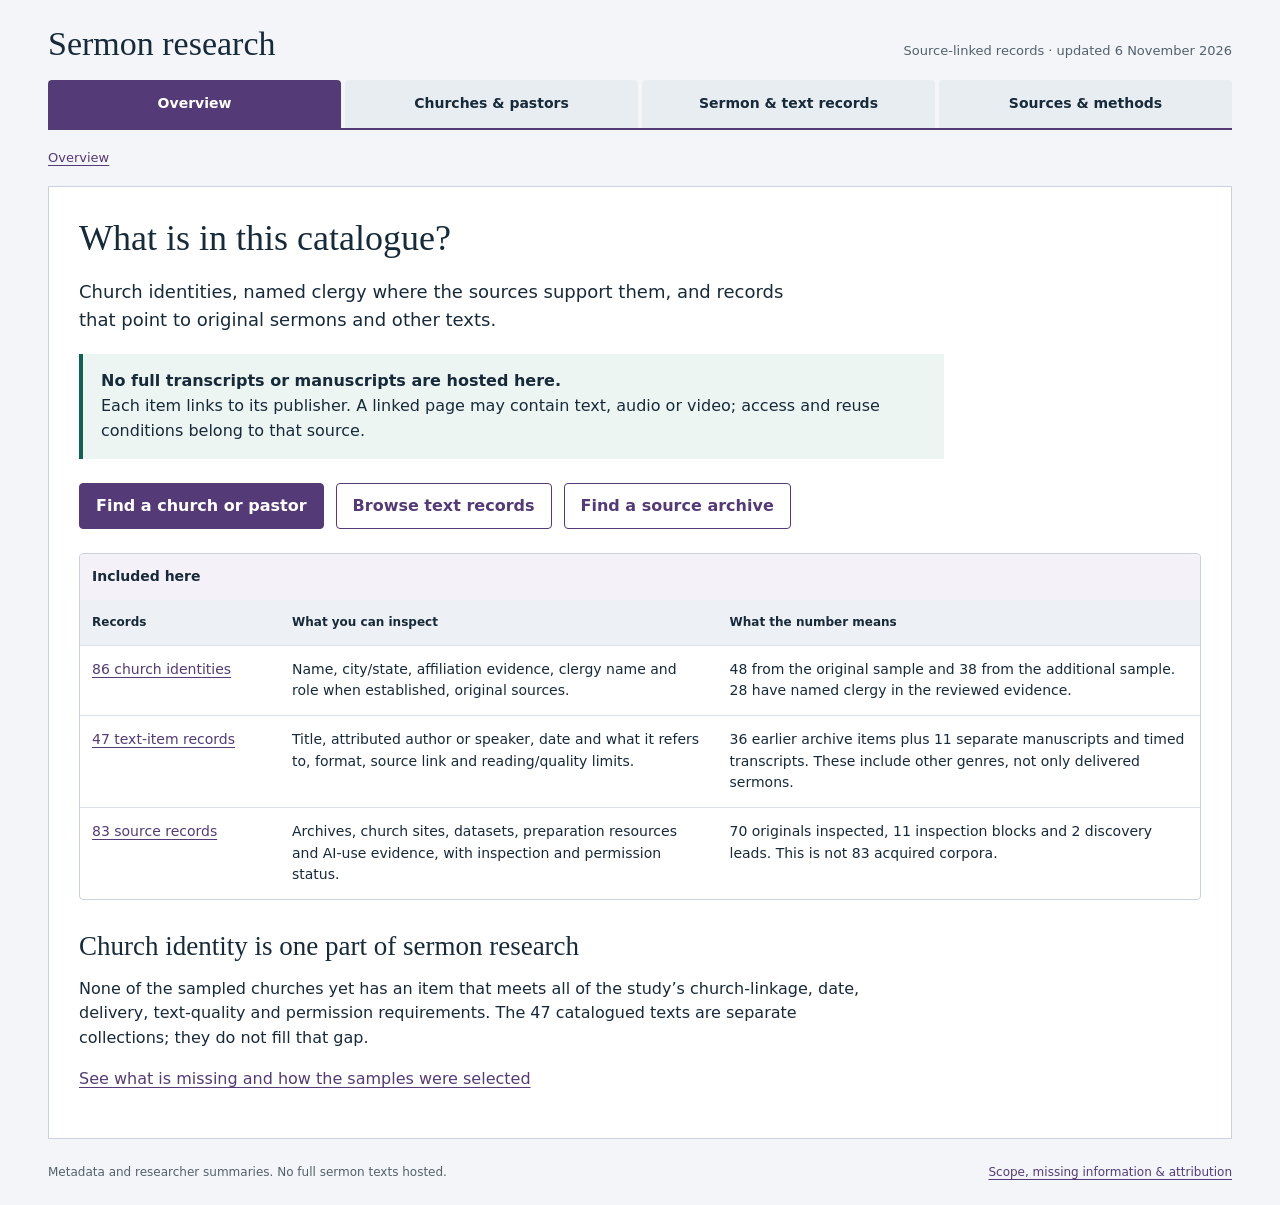
==== index.html @ 2535812f "Publish the approved sermon research catalogue and metadata" ====
<!doctype html>
<html lang="en"><head><meta charset="utf-8"><meta name="viewport" content="width=device-width,initial-scale=1"><meta name="description" content="Church and clergy evidence, sermon-item metadata, and links to original sources. No full sermon texts are hosted here."><title>Sermon research</title>
<style>
:root{--ink:#172a3a;--muted:#52616b;--paper:#f3f5f8;--line:#cbd2db;--plum:#543b77;--green:#0e6251;--amber:#805710;--rose:#923d4e}*{box-sizing:border-box}html{scroll-behavior:auto}body{margin:0;background:var(--paper);color:var(--ink);font:16px/1.55 Verdana,system-ui,sans-serif}a{color:var(--plum);text-underline-offset:3px}a:hover{text-decoration-thickness:2px}button,input,select{font:inherit}button,a,input,select,summary{touch-action:manipulation}button,.action{cursor:pointer}button:focus-visible,a:focus-visible,input:focus-visible,select:focus-visible,summary:focus-visible,[tabindex]:focus-visible{outline:3px solid #b46a00;outline-offset:3px}button{color:var(--ink);background:white;border:1px solid #a9b3c2;border-radius:4px;padding:.6rem .85rem}button:hover{background:#ece6f5}.shell{max-width:1240px;margin:auto;padding:0 28px}.mast{display:flex;align-items:baseline;justify-content:space-between;gap:20px;padding:25px 0 18px}.brand{font:34px/1.1 Georgia,serif;text-decoration:none;color:var(--ink)}.mast p{color:var(--muted);font-size:13px;margin:0}.skip{position:absolute;left:-10000px}.skip:focus{left:20px;top:12px;background:white;padding:12px;z-index:9}nav.main{display:flex;border-bottom:2px solid var(--plum);gap:4px}nav.main a{flex:1;text-align:center;padding:13px 8px;background:#e8edf2;text-decoration:none;color:var(--ink);font-weight:700;font-size:14px;border-radius:4px 4px 0 0}nav.main a[aria-current=page]{background:var(--plum);color:white}.breadcrumb{font-size:13px;color:var(--muted);padding:18px 0 6px;overflow-wrap:anywhere}.breadcrumb span{padding:0 8px}main{background:white;border:1px solid var(--line);padding:30px;margin:12px 0 24px;min-height:60vh}h1,h2,h3{font-family:Georgia,serif;font-weight:400;line-height:1.2}h1{font-size:36px;margin:0 0 18px}h2{font-size:27px;margin:30px 0 14px}h3{font-size:22px;margin:20px 0 10px}p{max-width:78ch;margin:0 0 16px}.lead{font-size:18px;max-width:64ch}.muted{color:var(--muted)}.small{font-size:13px}.actions{display:flex;gap:12px;flex-wrap:wrap;margin:24px 0}.action{display:inline-block;padding:10px 16px;border:1px solid var(--plum);border-radius:4px;text-decoration:none;font-weight:700}.action.primary{background:var(--plum);color:white}.note{padding:15px 18px;border-left:4px solid var(--green);background:#edf5f2;max-width:85ch;margin:20px 0}.notice{padding:12px 16px;border-left:4px solid var(--amber);background:#fff7e7}.grid{display:grid;grid-template-columns:1.15fr 1fr;gap:34px}.filters{display:flex;gap:14px;flex-wrap:wrap;align-items:end;background:#f3f5f8;padding:16px;margin:20px 0}.filters label{display:flex;flex-direction:column;gap:5px;font-size:13px;flex:1;min-width:150px}.filters input,.filters select{width:100%;padding:10px;border:1px solid #9aa7b9;border-radius:3px;background:white;color:var(--ink)}.filters label.search{flex:2;min-width:210px}.toolbar{display:flex;justify-content:space-between;gap:16px;align-items:center;margin:16px 0}.status{font-size:14px}.table-wrap{width:100%;overflow:auto;border:1px solid var(--line);border-radius:4px}table{border-collapse:collapse;width:100%;font-size:14px;min-width:680px}caption{text-align:left;font-weight:700;padding:12px;background:#f4f1f8}th,td{padding:13px 12px;border-bottom:1px solid #dce1e7;text-align:left;vertical-align:top}th{background:#edf0f4;font-size:12px;font-weight:700}th button{border:0;padding:0;background:none;font-size:12px;font-weight:700;text-align:left}tbody tr:last-child td{border-bottom:0}td:first-child{min-width:200px}td .sub{display:block;color:var(--muted);font-size:12px;margin-top:4px}.name-link{font-weight:700}.tag{display:inline-block;font-size:12px;padding:3px 7px;background:#edf0f3;border-radius:3px;color:#46535d}.tag.known{background:#e5f3ed;color:var(--green)}.tag.caution{background:#fff1d8;color:var(--amber)}.tag.blocked{background:#f7e7eb;color:var(--rose)}.facts{display:grid;grid-template-columns:minmax(120px,190px) 1fr;gap:0;margin:16px 0;max-width:900px}.facts dt,.facts dd{margin:0;padding:12px 0;border-bottom:1px solid #dce1e7;overflow-wrap:anywhere}.facts dt{font-weight:700;font-size:13px;padding-right:16px}.facts dd{font-size:15px}.source-list{padding-left:20px;max-width:85ch}.source-list li{margin:8px 0;overflow-wrap:anywhere}.back{display:inline-block;margin-bottom:22px;font-size:14px}.people{border-left:3px solid var(--plum);padding-left:18px;margin:22px 0}.people h3{font-family:Verdana,system-ui,sans-serif;font-size:18px;font-weight:700;margin:0 0 4px}.people p{margin-bottom:8px}details{margin:18px 0}summary{cursor:pointer;font-weight:700;color:var(--plum);padding:8px 0}pre.license{white-space:pre-wrap;font:12px/1.6 Verdana,sans-serif;max-height:360px;overflow:auto;background:#f5f6f8;padding:14px}.map{max-width:780px;margin:12px auto}.map svg{width:100%;height:auto}.map path{stroke:white;stroke-width:1;cursor:pointer}.map path[aria-pressed=true]{stroke:var(--plum);stroke-width:3}.legend{display:flex;justify-content:center;gap:14px;flex-wrap:wrap;font-size:12px}.legend i{display:inline-block;width:14px;height:14px;margin-right:5px;vertical-align:middle}.pager{display:flex;gap:16px;align-items:center;justify-content:center;margin-top:18px}.empty{padding:28px;background:#f5f6f8}.method-table table{min-width:520px}footer{font-size:12px;color:var(--muted);padding:0 0 24px;display:flex;gap:14px;justify-content:space-between;flex-wrap:wrap}.link-label{font-size:12px;color:var(--muted)}.result-note{font-size:13px;max-width:85ch}.item-title{max-width:38ch}.section-head{display:flex;justify-content:space-between;align-items:baseline;gap:16px}.section-head h1{margin-bottom:12px}
@media(max-width:700px){.shell{padding:0 12px}.mast{display:block;padding:20px 4px 14px}.mast p{margin-top:10px}.brand{font-size:30px}nav.main{display:grid;grid-template-columns:1fr 1fr;gap:3px}nav.main a{font-size:12px;padding:12px 5px;border-radius:0}main{padding:20px 16px}h1{font-size:29px}h2{font-size:25px}.lead{font-size:16px}.grid{display:block}.filters{padding:12px;gap:12px}.filters label,.filters label.search{flex:1 1 100%;min-width:0}.facts{grid-template-columns:1fr}.facts dt{border:0;padding-bottom:0}.facts dd{padding-top:5px}.toolbar{align-items:start}.toolbar button{font-size:12px}.actions{gap:8px}.action{font-size:13px;padding:10px 12px}.source-list{padding-left:16px}.breadcrumb{font-size:12px}.tag{white-space:normal}table{font-size:13px}.section-head{display:block}.map{margin:8px -4px}}
</style></head><body><a class="skip" href="#main">Skip to content</a><div class="shell"><header class="mast"><a class="brand" href="#view=overview">Sermon research</a><p>Source-linked records · updated 6 November 2026</p></header><nav class="main" aria-label="Main navigation"><a href="#view=overview" data-nav="overview">Overview</a><a href="#view=churches" data-nav="churches">Churches &amp; pastors</a><a href="#view=items" data-nav="items">Sermon &amp; text records</a><a href="#view=sources" data-nav="sources">Sources &amp; methods</a></nav><div id="crumb" class="breadcrumb" aria-label="Current location"></div><main id="main" tabindex="-1"></main><footer><span>Metadata and researcher summaries. No full sermon texts hosted.</span><a href="#view=about">Scope, missing information &amp; attribution</a></footer></div>
<script id="public-data" type="application/json">{"schema_version":1,"checked_on":"6 November 2026","churches":[{"id":"overture:c7bdcf3d-9067-4cf0-89fe-155140efef6d","name":"St. Christina Orthodox Church","city":"Fremont","state":"CA","state_name":"California","division":"Pacific","sample":"Original sample","affiliation":"Orthodox Church in America","affiliation_as_stated":"Orthodox Church in America","affiliation_scope":"Local church’s own affiliation statement","identity_status":"Supported by church pages","checked_on":"2026-11-05","source_urls":["https://stchristinaorthodox.org/","https://stchristinaorthodox.org/our-parish","https://stchristinaorthodox.org/parish-history"],"people":[],"pastor_status":"No named local clergy role was established in the inspected reviewed pages.","sermon_status":"No study-eligible sermon text linked to this sampled church","eligible_sermons":0},{"id":"overture:865bbf1a-a940-4512-a270-7361c284e90f","name":"Living Water Church","city":"Aurora","state":"CO","state_name":"Colorado","division":"Mountain","sample":"Original sample","affiliation":"Not established","affiliation_as_stated":"Not established","affiliation_scope":"Exact denomination not established","identity_status":"Supported by church pages","checked_on":"2026-11-05","source_urls":["https://www.lwcweb.org/","https://www.lwcweb.org/lwc-kids-videos","https://www.lwcweb.org/about-lwc","https://www.lwcweb.org/contact"],"people":[{"name":"Ken Urban","role_verbatim":"Senior Pastors","role_english":"Senior Pastors","relationship_status":"advertised_local_clergy","name_completeness":"full_as_displayed","temporal_limit":"Advertised in the saved page; page publication date and present appointment have not been independently verified.","evidence_paraphrase":"The church's staff list identifies Ken and Amy Urban together as senior pastors.","checked_on":"2026-11-06","source_captured_at":"2026-11-05T04:10:43+00:00","source_url":"https://www.lwcweb.org/about-lwc"},{"name":"Amy Urban","role_verbatim":"Senior Pastors","role_english":"Senior Pastors","relationship_status":"advertised_local_clergy","name_completeness":"full_as_displayed","temporal_limit":"Advertised in the saved page; page publication date and present appointment have not been independently verified.","evidence_paraphrase":"The church's staff list identifies Ken and Amy Urban together as senior pastors.","checked_on":"2026-11-06","source_captured_at":"2026-11-05T04:10:43+00:00","source_url":"https://www.lwcweb.org/about-lwc"},{"name":"Jorge Benitez","role_verbatim":"Associate Pastors","role_english":"Associate Pastors","relationship_status":"advertised_local_clergy","name_completeness":"full_as_displayed","temporal_limit":"Advertised in the saved page; page publication date and present appointment have not been independently verified.","evidence_paraphrase":"The church's staff list identifies Jorge and Melanie Benitez together as associate pastors.","checked_on":"2026-11-06","source_captured_at":"2026-11-05T04:10:43+00:00","source_url":"https://www.lwcweb.org/about-lwc"},{"name":"Melanie Benitez","role_verbatim":"Associate Pastors","role_english":"Associate Pastors","relationship_status":"advertised_local_clergy","name_completeness":"full_as_displayed","temporal_limit":"Advertised in the saved page; page publication date and present appointment have not been independently verified.","evidence_paraphrase":"The church's staff list identifies Jorge and Melanie Benitez together as associate pastors.","checked_on":"2026-11-06","source_captured_at":"2026-11-05T04:10:43+00:00","source_url":"https://www.lwcweb.org/about-lwc"}],"pastor_status":"Named role in a church or official directory page","sermon_status":"No study-eligible sermon text linked to this sampled church","eligible_sermons":0},{"id":"overture:c36ab924-c329-4ea6-a920-cd4206105a33","name":"St. Anthony of Padua Catholic Church","city":"Wailuku","state":"HI","state_name":"Hawaii","division":"Pacific","sample":"Original sample","affiliation":"Catholic Church","affiliation_as_stated":"Catholic Church","affiliation_scope":"Local church’s own affiliation statement","identity_status":"Supported by church pages","checked_on":"2026-11-05","source_urls":["https://www.stanthonymaui.org/","https://www.stanthonymaui.org/our-history","https://www.stanthonymaui.org/parish-life"],"people":[],"pastor_status":"Only historical clergy names were found; no present local role was established.","sermon_status":"No study-eligible sermon text linked to this sampled church","eligible_sermons":0},{"id":"overture:0e44ab62-0c94-4680-b6ee-ee06a4a2e493","name":"United Lutheran Church, Langdon","city":"Langdon","state":"ND","state_name":"North Dakota","division":"West North Central","sample":"Original sample","affiliation":"Evangelical Lutheran Church in America","affiliation_as_stated":"Evangelical Lutheran Church in America","affiliation_scope":"Local church’s own affiliation statement","identity_status":"Supported by church pages","checked_on":"2026-11-05","source_urls":["https://www.unitedlangdon.org/","https://www.unitedlangdon.org/about.html","https://www.unitedlangdon.org/mission--values.html"],"people":[],"pastor_status":"No named local clergy role was established in the inspected reviewed pages.","sermon_status":"No study-eligible sermon text linked to this sampled church","eligible_sermons":0},{"id":"overture:10f4edd4-7d9a-47e8-a452-7ffd87cdb590","name":"Sacred Heart Catholic Church, Lincoln","city":"Lincoln","state":"NE","state_name":"Nebraska","division":"West North Central","sample":"Original sample","affiliation":"Catholic Church","affiliation_as_stated":"Catholic Church","affiliation_scope":"Local church’s own affiliation statement","identity_status":"Supported by church pages","checked_on":"2026-11-05","source_urls":["https://sacredheartlincoln.org/","https://sacredheartlincoln.org/about-us/parish-history","https://sacredheartlincoln.org/about-us/contact-us-directions"],"people":[{"name":"Leo Kosch","role_verbatim":"Frs.","role_english":"Priest named in parish history","relationship_status":"history_page_current_claim","name_completeness":"full_as_displayed","temporal_limit":"The history says 2015 to present, but its revision date is unknown. This is not confirmation of a November 2026 appointment.","evidence_paraphrase":"The parish history lists Leo Kosch among the succeeding priests, with a tenure beginning in 2015 and described as continuing at the time of writing.","checked_on":"2026-11-06","source_captured_at":"2026-11-05T04:10:54+00:00","source_url":"https://sacredheartlincoln.org/about-us/parish-history"}],"pastor_status":"Named role in a church or official directory page","sermon_status":"No study-eligible sermon text linked to this sampled church","eligible_sermons":0},{"id":"overture:fbbcfa77-724b-4c2e-84fe-09db6957101c","name":"Grace Lutheran Church, Nashua","city":"Nashua","state":"NH","state_name":"New Hampshire","division":"New England","sample":"Original sample","affiliation":"Lutheran Church–Missouri Synod","affiliation_as_stated":"Lutheran Church—Missouri Synod","affiliation_scope":"Local church’s own affiliation statement","identity_status":"Supported by church pages","checked_on":"2026-11-05","source_urls":["https://www.gracelutherannashua.org/","https://www.gracelutherannashua.org/about-us","https://www.gracelutherannashua.org/our-history"],"people":[{"name":"George Ruwisch","role_verbatim":"Senior Pastor","role_english":"Senior Pastor","relationship_status":"history_page_current_claim","name_completeness":"full_as_displayed","temporal_limit":"The undated history looks forward to 2025. Its present-tense account does not establish a November 2026 appointment.","evidence_paraphrase":"The parish history reports Ruwisch's installation as senior pastor in January 2017 and describes him working with Chen.","checked_on":"2026-11-06","source_captured_at":"2026-11-05T04:10:59+00:00","source_url":"https://www.gracelutherannashua.org/our-history"},{"name":"Lesley Chen","role_verbatim":"Associate Pastor","role_english":"Associate Pastor","relationship_status":"history_page_current_claim","name_completeness":"full_as_displayed","temporal_limit":"The undated history looks forward to 2025. Its present-tense account does not establish a November 2026 appointment.","evidence_paraphrase":"The parish history reports Chen's July 2022 installation as associate pastor and describes his work with Ruwisch.","checked_on":"2026-11-06","source_captured_at":"2026-11-05T04:10:59+00:00","source_url":"https://www.gracelutherannashua.org/our-history"}],"pastor_status":"Named role in a church or official directory page","sermon_status":"No study-eligible sermon text linked to this sampled church","eligible_sermons":0},{"id":"overture:56387751-fca8-4760-9aee-3cbeb35c1bcb","name":"Miranda Street church of Christ","city":"Las Cruces","state":"NM","state_name":"New Mexico","division":"Mountain","sample":"Original sample","affiliation":"Not established","affiliation_as_stated":"Not established","affiliation_scope":"Exact denomination not established","identity_status":"Supported by church pages","checked_on":"2026-11-05","source_urls":["https://www.churchofchristmiranda.com/","https://www.churchofchristmiranda.com/who-are-we/","https://www.churchofchristmiranda.com/plan-your-visit/"],"people":[],"pastor_status":"No named local clergy role was established in the inspected reviewed pages.","sermon_status":"No study-eligible sermon text linked to this sampled church","eligible_sermons":0},{"id":"overture:1aeb6def-7980-4740-b52a-93fd73f40dbb","name":"Wells Bridge Baptist Church","city":"Wells Bridge","state":"NY","state_name":"New York","division":"Middle Atlantic","sample":"Original sample","affiliation":"Not established","affiliation_as_stated":"Not established","affiliation_scope":"Exact denomination not established","identity_status":"Supported by church pages","checked_on":"2026-11-05","source_urls":["https://wellsbridgebaptistny.org/","https://wellsbridgebaptistny.org/about/","https://wellsbridgebaptistny.org/privacy-terms/"],"people":[],"pastor_status":"No named local clergy role was established in the inspected reviewed pages.","sermon_status":"No study-eligible sermon text linked to this sampled church","eligible_sermons":0},{"id":"overture:28831ffe-594f-4b81-8757-9677e1cd8827","name":"North Ridge Baptist Church","city":"Friedens","state":"PA","state_name":"Pennsylvania","division":"Middle Atlantic","sample":"Original sample","affiliation":"Not established","affiliation_as_stated":"Not established","affiliation_scope":"Exact denomination not established","identity_status":"Supported by church pages","checked_on":"2026-11-05","source_urls":["https://www.northridgebc.com/","https://www.northridgebc.com/about-2/","https://www.northridgebc.com/about-2/service-times/"],"people":[],"pastor_status":"No named local clergy role was established in the inspected reviewed pages.","sermon_status":"No study-eligible sermon text linked to this sampled church","eligible_sermons":0},{"id":"overture:0eea253c-b9bc-42f8-a2a6-46bbf80fbdd8","name":"Resurrection Lutheran Church","city":"Pierre","state":"SD","state_name":"South Dakota","division":"West North Central","sample":"Original sample","affiliation":"Lutheran Congregations in Mission for Christ","affiliation_as_stated":"Lutheran Congregations in Mission for Christ","affiliation_scope":"Local church’s own affiliation statement","identity_status":"Supported by church pages","checked_on":"2026-11-05","source_urls":["https://rlcpierre.com/","https://rlcpierre.com/about/history/","https://rlcpierre.com/about/services/"],"people":[],"pastor_status":"The inspected pages discuss unnamed current pastoral functions and named historical clergy; no current name is established.","sermon_status":"No study-eligible sermon text linked to this sampled church","eligible_sermons":0},{"id":"overture:12969480-3ceb-4438-aa40-af0e52e1dd5a","name":"Saints Constantine and Helen Orthodox Christian Church","city":"Cheyenne","state":"WY","state_name":"Wyoming","division":"Mountain","sample":"Original sample","affiliation":"Not established","affiliation_as_stated":"Not established","affiliation_scope":"Exact denomination not established","identity_status":"Supported by church pages","checked_on":"2026-11-05","source_urls":["https://www.orthodoxcheyenne.org/","https://www.orthodoxcheyenne.org/about_us/"],"people":[],"pastor_status":"No named local clergy role was established in the inspected reviewed pages.","sermon_status":"No study-eligible sermon text linked to this sampled church","eligible_sermons":0},{"id":"overture:9b17bab3-3dde-4292-8090-c12145d7f89d","name":"Covington First United Methodist Church","city":"Covington","state":"TN","state_name":"Tennessee","division":"East South Central","sample":"Original sample","affiliation":"United Methodist Church","affiliation_as_stated":"United Methodist Church","affiliation_scope":"Local church’s own affiliation statement","identity_status":"Supported by church pages","checked_on":"2026-11-05","source_urls":["https://covingtonfumc.com/","https://covingtonfumc.com/about-us","https://covingtonfumc.com/about-us/plan-my-visit"],"people":[],"pastor_status":"No named local clergy role was established in the inspected reviewed pages.","sermon_status":"No study-eligible sermon text linked to this sampled church","eligible_sermons":0},{"id":"overture:ed304212-cf7c-4695-bff5-87b69d2efba1","name":"Protection of the Holy Virgin Mary Orthodox Church","city":"Clarksville","state":"TN","state_name":"Tennessee","division":"East South Central","sample":"Original sample","affiliation":"Not established","affiliation_as_stated":"Not established","affiliation_scope":"Exact denomination not established","identity_status":"Supported by church pages","checked_on":"2026-11-05","source_urls":["https://orthodoxclarksville.org/"],"people":[],"pastor_status":"A recommended book author is named, not a local clergy appointment.","sermon_status":"No study-eligible sermon text linked to this sampled church","eligible_sermons":0},{"id":"overture:219b71c6-1f83-4bdc-97c4-ea6ba7392f35","name":"St. Helena Catholic Church","city":"Fort Morgan","state":"CO","state_name":"Colorado","division":"Mountain","sample":"Original sample","affiliation":"Catholic Church","affiliation_as_stated":"Roman Catholic Church","affiliation_scope":"Local church’s own affiliation statement","identity_status":"Supported by church pages","checked_on":"2026-11-05","source_urls":["https://www.sthelenachurch.org/","https://www.sthelenachurch.org/home/history","https://www.sthelenachurch.org/parish-life"],"people":[{"name":"Francisco J. Garcia","role_verbatim":"Reverend","role_english":"Pastor (history page's description)","relationship_status":"history_page_current_claim","name_completeness":"full_as_displayed","temporal_limit":"The history carries a 2010 newspaper copyright notice but includes an undated succession update. The date of this appointment claim is unresolved; no November 2026 appointment is asserted.","evidence_paraphrase":"The parish history calls Francisco J. Garcia its current pastor.","checked_on":"2026-11-06","source_captured_at":"2026-11-05T04:31:41+00:00","source_url":"https://www.sthelenachurch.org/home/history"}],"pastor_status":"Named role in a church or official directory page","sermon_status":"No study-eligible sermon text linked to this sampled church","eligible_sermons":0},{"id":"overture:d79e1ab2-c141-463c-a341-35070423c769","name":"Laestadian Lutheran Church of Prescott Valley","city":"Prescott Valley","state":"AZ","state_name":"Arizona","division":"Mountain","sample":"Original sample","affiliation":"Not established","affiliation_as_stated":"Not established","affiliation_scope":"Exact denomination not established","identity_status":"Supported by church pages","checked_on":"2026-11-05","source_urls":["https://pvllchurch.info/","https://pvllchurch.info/about/","https://pvllchurch.info/join-us/"],"people":[],"pastor_status":"No named local clergy role was established in the inspected reviewed pages.","sermon_status":"No study-eligible sermon text linked to this sampled church","eligible_sermons":0},{"id":"overture:07f7bdf6-4191-4529-be4a-6b2258279ec9","name":"North Scottsdale United Methodist Church","city":"Scottsdale","state":"AZ","state_name":"Arizona","division":"Mountain","sample":"Original sample","affiliation":"United Methodist Church","affiliation_as_stated":"United Methodist Church","affiliation_scope":"Local church’s own affiliation statement","identity_status":"Supported by church pages","checked_on":"2026-11-05","source_urls":["https://www.nsumc.com/","https://www.nsumc.com/who-we-are/","https://www.nsumc.com/worship/"],"people":[{"name":"Christopher Wurpts","role_verbatim":"Lead Pastor","role_english":"Lead Pastor","relationship_status":"advertised_local_clergy","name_completeness":"full_as_displayed","temporal_limit":"Advertised in the saved page; page publication date and present appointment have not been independently verified.","evidence_paraphrase":"The church's Our Pastors section lists Christopher Wurpts as lead pastor.","checked_on":"2026-11-06","source_captured_at":"2026-11-05T04:31:46+00:00","source_url":"https://www.nsumc.com/who-we-are/"},{"name":"Leah Bergstrom","role_verbatim":"Pastor of Congregational Care","role_english":"Pastor of Congregational Care","relationship_status":"advertised_local_clergy","name_completeness":"full_as_displayed","temporal_limit":"Advertised in the saved page; page publication date and present appointment have not been independently verified.","evidence_paraphrase":"The church's Our Pastors section lists Leah Bergstrom as pastor of congregational care.","checked_on":"2026-11-06","source_captured_at":"2026-11-05T04:31:46+00:00","source_url":"https://www.nsumc.com/who-we-are/"}],"pastor_status":"Named role in a church or official directory page","sermon_status":"No study-eligible sermon text linked to this sampled church","eligible_sermons":0},{"id":"overture:906240dd-9119-4bf8-a04b-7ea9fcc84ec0","name":"All Saints of North America Orthodox Church","city":"Sun City","state":"AZ","state_name":"Arizona","division":"Mountain","sample":"Original sample","affiliation":"Russian Orthodox Church Outside of Russia","affiliation_as_stated":"Russian Orthodox Church Outside of Russia","affiliation_scope":"Local church’s own affiliation statement","identity_status":"Supported by church pages","checked_on":"2026-11-05","source_urls":["https://arizonaorthodox.com/","https://arizonaorthodox.com/becoming-orthodox/catechumen-lecture-series/","https://arizonaorthodox.com/about-us/","https://arizonaorthodox.com/orthodox-visitors-information/"],"people":[],"pastor_status":"The reviewed pages name article authors, a website designer and the diocesan bishop. None establishes a local pastoral appointment.","sermon_status":"No study-eligible sermon text linked to this sampled church","eligible_sermons":0},{"id":"overture:2f6f3261-9b78-4e79-bda3-9e038b3265fa","name":"Prince of Peace Lutheran Church","city":"Phoenix","state":"AZ","state_name":"Arizona","division":"Mountain","sample":"Original sample","affiliation":"Evangelical Lutheran Church in America","affiliation_as_stated":"Evangelical Lutheran Church in America","affiliation_scope":"Local church’s own affiliation statement","identity_status":"Supported by church pages","checked_on":"2026-11-05","source_urls":["https://www.popphoenix.org/","https://www.popphoenix.org/church-staff","https://www.popphoenix.org/worship"],"people":[{"name":"Rick Sherril","role_verbatim":"PASTOR","role_english":"PASTOR","relationship_status":"advertised_local_clergy","name_completeness":"full_as_displayed","temporal_limit":"The appointment is advertised in an undated staff page. A source spelling discrepancy remains; no independent identity or current-appointment check was made.","evidence_paraphrase":"The staff page lists Rick Sherril as pastor. The worship page instead spells the surname Sherrill; the staff-page spelling is retained.","checked_on":"2026-11-06","source_captured_at":"2026-11-05T04:31:56+00:00","source_url":"https://www.popphoenix.org/church-staff"},{"name":"Paul Nelson","role_verbatim":"Visitation Pastor","role_english":"Visitation Pastor","relationship_status":"advertised_local_clergy","name_completeness":"full_as_displayed","temporal_limit":"Advertised in the saved page; page publication date and present appointment have not been independently verified.","evidence_paraphrase":"The staff page lists Paul Nelson as visitation pastor and says he joined in 2015.","checked_on":"2026-11-06","source_captured_at":"2026-11-05T04:31:56+00:00","source_url":"https://www.popphoenix.org/church-staff"}],"pastor_status":"Named role in a church or official directory page","sermon_status":"No study-eligible sermon text linked to this sampled church","eligible_sermons":0},{"id":"overture:da2d11fb-81a8-4a48-ab00-4f3b2ea241d0","name":"St. Mary’s Indian Orthodox Church of Boston","city":"Maynard","state":"MA","state_name":"Massachusetts","division":"New England","sample":"Original sample","affiliation":"Malankara Orthodox Syrian Church","affiliation_as_stated":"Malankara Orthodox Syrian Church","affiliation_scope":"Local church’s own affiliation statement","identity_status":"Supported by church pages","checked_on":"2026-11-05","source_urls":["https://stmarysboston.org/","https://stmarysboston.org/auth/request-link/","https://stmarysboston.org/about/history/","https://stmarysboston.org/worship-services/timing/"],"people":[],"pastor_status":"The history ends with a 2009 vicar appointment. The saved current-role navigation does not supply a name.","sermon_status":"No study-eligible sermon text linked to this sampled church","eligible_sermons":0},{"id":"overture:ec2df8ef-2e53-41bd-9416-f8b567ee28d5","name":"Eucharist Church","city":"San Francisco","state":"CA","state_name":"California","division":"Pacific","sample":"Original sample","affiliation":"Not established","affiliation_as_stated":"Not established","affiliation_scope":"Exact denomination not established","identity_status":"Supported by church pages","checked_on":"2026-11-05","source_urls":["https://eucharistsf.org/","https://eucharistsf.org/vision","https://eucharistsf.org/sundays"],"people":[],"pastor_status":"A link says Meet our New Rector, but the inspected pages do not give that rector's name.","sermon_status":"No study-eligible sermon text linked to this sampled church","eligible_sermons":0},{"id":"overture:e1e5cf13-41e8-4020-a3b5-4874258e3e23","name":"Unity African Methodist Episcopal Church","city":"Seffner","state":"FL","state_name":"Florida","division":"South Atlantic","sample":"Original sample","affiliation":"African Methodist Episcopal Church","affiliation_as_stated":"African Methodist Episcopal Church","affiliation_scope":"Local church’s own affiliation statement","identity_status":"Supported by church pages","checked_on":"2026-11-05","source_urls":["https://unityame.org/","https://unityame.org/who-we-are"],"people":[{"name":"Patricia A. Mosley","role_verbatim":"Pastor","role_english":"Pastor","relationship_status":"advertised_local_clergy","name_completeness":"full_as_displayed","temporal_limit":"Advertised in the saved page; page publication date and present appointment have not been independently verified.","evidence_paraphrase":"The church's Who We Are page signs its welcome with Patricia A. Mosley's name and pastor role.","checked_on":"2026-11-06","source_captured_at":"2026-11-05T04:31:58+00:00","source_url":"https://unityame.org/who-we-are"}],"pastor_status":"Named role in a church or official directory page","sermon_status":"No study-eligible sermon text linked to this sampled church","eligible_sermons":0},{"id":"overture:f4d76c5d-7642-4a99-8961-c7b93aed675d","name":"Holy Spirit Orthodox Church","city":"Huntington","state":"WV","state_name":"West Virginia","division":"South Atlantic","sample":"Original sample","affiliation":"Antiochian Orthodox Christian Archdiocese of North America","affiliation_as_stated":"Antiochian Orthodox Christian Archdiocese of North America","affiliation_scope":"Local church’s own affiliation statement","identity_status":"Supported by church pages","checked_on":"2026-11-05","source_urls":["https://www.holyspiritwv.org/","https://www.holyspiritwv.org/pages/about-us","https://www.holyspiritwv.org/pages/parish-history"],"people":[],"pastor_status":"The history reports a 2001 local appointment and later service, and names parish sons serving other churches. It does not securely establish today's local clergy.","sermon_status":"No study-eligible sermon text linked to this sampled church","eligible_sermons":0},{"id":"overture:d2841965-5f21-4c38-a042-d8d646424eb7","name":"Sacred Heart Catholic Church — Pratt","city":"Pratt","state":"KS","state_name":"Kansas","division":"West North Central","sample":"Original sample","affiliation":"Catholic Church","affiliation_as_stated":"Roman Catholic Church","affiliation_scope":"Local church’s own affiliation statement","identity_status":"Supported by church pages","checked_on":"2026-11-05","source_urls":["https://sacredheartpratt.com/","https://sacredheartpratt.com/about/father-s-welcome","https://sacredheartpratt.com/about/history-heritage"],"people":[{"name":"Charles Atuah","role_verbatim":"Fr.","role_english":"Father; precise parish office not stated","relationship_status":"local_clergy_listing_office_unspecified","name_completeness":"full_as_displayed","temporal_limit":"Advertised in the saved page; page publication date and present appointment have not been independently verified.","evidence_paraphrase":"The parish's Father's Welcome is signed by Fr. Charles Atuah, MSP. A more specific office title is not stated.","checked_on":"2026-11-06","source_captured_at":"2026-11-05T04:32:03+00:00","source_url":"https://sacredheartpratt.com/about/father-s-welcome"}],"pastor_status":"Named role in a church or official directory page","sermon_status":"No study-eligible sermon text linked to this sampled church","eligible_sermons":0},{"id":"overture:c9374968-f41b-4552-8bb2-8a0c0df6707b","name":"Faribault Fourth Avenue United Methodist Church","city":"Faribault","state":"MN","state_name":"Minnesota","division":"West North Central","sample":"Original sample","affiliation":"United Methodist Church","affiliation_as_stated":"United Methodist Church","affiliation_scope":"Local church’s own affiliation statement","identity_status":"Supported by church pages","checked_on":"2026-11-05","source_urls":["https://fourthaveumc.org/","https://fourthaveumc.org/about-us"],"people":[{"name":"Shawn Stoll","role_verbatim":"Pastor","role_english":"Pastor","relationship_status":"advertised_local_clergy","name_completeness":"full_as_displayed","temporal_limit":"The source reports a July 1, 2025 start and advertises him in its pastor section. Continuation beyond the saved capture was not checked.","evidence_paraphrase":"The Meet Our Pastor section names Shawn Stoll and says his appointment began July 1, 2025, shared with Hope Church in Faribault.","checked_on":"2026-11-06","source_captured_at":"2026-11-05T04:32:06+00:00","source_url":"https://fourthaveumc.org/about-us"}],"pastor_status":"Named role in a church or official directory page","sermon_status":"No study-eligible sermon text linked to this sampled church","eligible_sermons":0},{"id":"overture:07110af6-945e-4898-b24b-97b47cc0fb97","name":"St. Sava Serbian Orthodox Church — South St. Paul","city":"South St Paul","state":"MN","state_name":"Minnesota","division":"West North Central","sample":"Original sample","affiliation":"Not established","affiliation_as_stated":"Not established","affiliation_scope":"Exact denomination not established","identity_status":"Supported by church pages","checked_on":"2026-11-05","source_urls":["https://www.stsavamn.org/","https://www.stsavamn.org/our-history","https://www.stsavamn.org/visit-us"],"people":[],"pastor_status":"The only named parish priest is in the church's 1950 founding history.","sermon_status":"No study-eligible sermon text linked to this sampled church","eligible_sermons":0},{"id":"overture:8eabc047-d2d2-4a94-9ea7-a900dd00bda0","name":"New Hope Baptist Church — Little Rock","city":"Little Rock","state":"AR","state_name":"Arkansas","division":"West South Central","sample":"Original sample","affiliation":"Not established","affiliation_as_stated":"Not established","affiliation_scope":"Exact denomination not established","identity_status":"Supported by church pages","checked_on":"2026-11-05","source_urls":["https://www.newhopelr.com/","https://www.newhopelr.com/about-us"],"people":[{"name":"AJ","role_verbatim":"Youth Pastor","role_english":"Youth Pastor","relationship_status":"advertised_local_clergy","name_completeness":"partial","temporal_limit":"Advertised in the saved page; page publication date and present appointment have not been independently verified.","evidence_paraphrase":"The church explicitly calls AJ its youth pastor, but the saved page gives no full name.","checked_on":"2026-11-06","source_captured_at":"2026-11-05T03:42:33+00:00","source_url":"https://www.newhopelr.com/"}],"pastor_status":"Named role in a church or official directory page","sermon_status":"No study-eligible sermon text linked to this sampled church","eligible_sermons":0},{"id":"overture:619a5b07-92fd-41f9-840d-08860d1b1c88","name":"Grace Lutheran Church — Lowell","city":"Lowell","state":"AR","state_name":"Arkansas","division":"West South Central","sample":"Original sample","affiliation":"Not established","affiliation_as_stated":"Not established","affiliation_scope":"Exact denomination not established","identity_status":"Supported by church pages","checked_on":"2026-11-05","source_urls":["https://gracelutherannwa.com/","https://gracelutherannwa.com/who-we-are/"],"people":[{"name":"Chuck Huebner","role_verbatim":"Pastor","role_english":"Pastor","relationship_status":"advertised_local_clergy","name_completeness":"full_as_displayed","temporal_limit":"Advertised in the saved page; page publication date and present appointment have not been independently verified.","evidence_paraphrase":"In the church's Who We Are statement, Huebner describes himself as this church's pastor and signs with that role.","checked_on":"2026-11-06","source_captured_at":"2026-11-05T04:32:15+00:00","source_url":"https://gracelutherannwa.com/who-we-are/"}],"pastor_status":"Named role in a church or official directory page","sermon_status":"No study-eligible sermon text linked to this sampled church","eligible_sermons":0},{"id":"overture:1d8dd8d0-3a23-45bf-bb97-7fa78572aaa0","name":"First Assembly of God — Troup","city":"Troup","state":"TX","state_name":"Texas","division":"West South Central","sample":"Original sample","affiliation":"Not established","affiliation_as_stated":"Not established","affiliation_scope":"Exact denomination not established","identity_status":"Supported by church pages","checked_on":"2026-11-05","source_urls":["https://troupag.wixsite.com/firstassemblyofgodtr"],"people":[],"pastor_status":"No named local clergy role was established in the inspected reviewed pages.","sermon_status":"No study-eligible sermon text linked to this sampled church","eligible_sermons":0},{"id":"overture:c4f7abb1-e1b6-429c-ac30-d93fe8486d78","name":"Church in Yarnell","city":"Yarnell","state":"AZ","state_name":"Arizona","division":"Mountain","sample":"Original sample","affiliation":"Not established","affiliation_as_stated":"Not established","affiliation_scope":"Exact denomination not established","identity_status":"Supported by church pages","checked_on":"2026-11-05","source_urls":["https://www.churchinyarnell.org/contact/","https://www.churchinyarnell.org/our-church-history-bill/","https://www.churchinyarnell.org/"],"people":[{"name":"Dale Cook","role_verbatim":"Pastor","role_english":"Pastor","relationship_status":"advertised_local_clergy","name_completeness":"full_as_displayed","temporal_limit":"Advertised in the saved page; page publication date and present appointment have not been independently verified.","evidence_paraphrase":"The church's contact page lists Dale Cook with the role Pastor.","checked_on":"2026-11-06","source_captured_at":"2026-11-05T05:05:23+00:00","source_url":"https://www.churchinyarnell.org/contact/"}],"pastor_status":"Named role in a church or official directory page","sermon_status":"No study-eligible sermon text linked to this sampled church","eligible_sermons":0},{"id":"overture:d9c875ff-aa1f-46d3-9101-2389bd3c9428","name":"Zion United Methodist Church","city":"Hooppole","state":"IL","state_name":"Illinois","division":"East North Central","sample":"Original sample","affiliation":"United Methodist Church","affiliation_as_stated":"The United Methodist Church","affiliation_scope":"Official directory evidence","identity_status":"Named in an official directory","checked_on":"2026-11-05","source_urls":["https://www.umc.org/en/find-a-church/church?id=001Um00000PFOhDIAX"],"people":[],"pastor_status":"No named local clergy role was established in the inspected reviewed pages.","sermon_status":"No study-eligible sermon text linked to this sampled church","eligible_sermons":0},{"id":"overture:7f726562-60d8-4f3c-b08f-13ca5e91f11e","name":"Asher Glade","city":"Friendsville","state":"MD","state_name":"Maryland","division":"South Atlantic","sample":"Original sample","affiliation":"Covenant Brethren Church","affiliation_as_stated":"Covenant Brethren Church","affiliation_scope":"Official directory evidence","identity_status":"Named in an official directory","checked_on":"2026-11-05","source_urls":["https://churches.covenantbrethren.org/churches/united-states/maryland/friendsville/asher-glade/"],"people":[],"pastor_status":"The previously cited page could not be rechecked from the available evidence, so no clergy name is published.","sermon_status":"No study-eligible sermon text linked to this sampled church","eligible_sermons":0},{"id":"overture:b9accdb9-f748-4425-8cea-995a949718ec","name":"Beth-El A.M.E. Zion Church","city":"Cleveland","state":"OH","state_name":"Ohio","division":"East North Central","sample":"Original sample","affiliation":"African Methodist Episcopal Zion Church","affiliation_as_stated":"African Methodist Episcopal Zion Church","affiliation_scope":"Official directory evidence","identity_status":"Named in an official directory","checked_on":"2026-11-05","source_urls":["https://amezion.org/location/beth-el/"],"people":[],"pastor_status":"The previously cited page could not be rechecked from the available evidence, so no clergy name is published.","sermon_status":"No study-eligible sermon text linked to this sampled church","eligible_sermons":0},{"id":"overture:1bc713df-0392-4e37-993b-2aa72142aa11","name":"Warren United Church","city":"Warren","state":"VT","state_name":"Vermont","division":"New England","sample":"Original sample","affiliation":"United Church of Christ","affiliation_as_stated":"United Church of Christ","affiliation_scope":"Local church’s own affiliation statement","identity_status":"Supported by church pages","checked_on":"2026-11-05","source_urls":["https://warrenunitedchurch.wordpress.com/home-2/about-2/","https://warrenunitedchurch.wordpress.com/contact/","https://warrenunitedchurch.wordpress.com/"],"people":[],"pastor_status":"No named local clergy role was established in the inspected reviewed pages.","sermon_status":"No study-eligible sermon text linked to this sampled church","eligible_sermons":0},{"id":"overture:579f64c0-15fe-4829-890a-b7ffc6feb9a0","name":"Bethany Evangelical Lutheran Church","city":"Milwaukee","state":"WI","state_name":"Wisconsin","division":"East North Central","sample":"Original sample","affiliation":"Lutheran Church–Missouri Synod","affiliation_as_stated":"Lutheran Church–Missouri Synod","affiliation_scope":"Official directory evidence","identity_status":"Named in an official directory","checked_on":"2026-11-05","source_urls":["https://locator.lcms.org/church/C/586658","https://myemail.constantcontact.com/December-2025---SWD-Mission-Moments.html?aid=IVlke18INlE\u0026soid=1113164881404"],"people":[],"pastor_status":"The previously cited page could not be rechecked from the available evidence, so no clergy name is published.","sermon_status":"No study-eligible sermon text linked to this sampled church","eligible_sermons":0},{"id":"overture:e7fa7ff5-9262-41c6-95dd-01d63c5e3c65","name":"Saint Demetrios Greek Orthodox Church","city":"Jamaica","state":"NY","state_name":"New York","division":"Middle Atlantic","sample":"Original sample","affiliation":"Not established","affiliation_as_stated":"Not established","affiliation_scope":"Exact denomination not established","identity_status":"Supported by church pages","checked_on":"2026-11-05","source_urls":["https://www.stdemetrios.ny.goarch.org/index/about_us","https://www.stdemetrios.ny.goarch.org/contact_us/","https://www.stdemetrios.ny.goarch.org/"],"people":[],"pastor_status":"No named local clergy role was established in the inspected reviewed pages.","sermon_status":"No study-eligible sermon text linked to this sampled church","eligible_sermons":0},{"id":"overture:95ea6168-210a-4d6a-881c-99fd9f8a8bd8","name":"Grace Reformation Bible Church","city":"Barre","state":"MA","state_name":"Massachusetts","division":"New England","sample":"Original sample","affiliation":"Not established","affiliation_as_stated":"Not established","affiliation_scope":"Exact denomination not established","identity_status":"Supported by church pages","checked_on":"2026-11-05","source_urls":["https://gracereformation.net/about/","https://gracereformation.net/contact/","https://gracereformation.net/service-time-directions/","https://gracereformation.net/"],"people":[],"pastor_status":"No named local clergy role was established in the inspected reviewed pages.","sermon_status":"No study-eligible sermon text linked to this sampled church","eligible_sermons":0},{"id":"overture:2aaecd5b-ca9e-43f2-90d0-ed9d6e961476","name":"West Hartland Church / West Hartland Methodist Church","city":"Norwalk","state":"OH","state_name":"Ohio","division":"East North Central","sample":"Original sample","affiliation":"Global Methodist Church","affiliation_as_stated":"Global Methodist Church","affiliation_scope":"Church statement with directory corroboration","identity_status":"Supported by church pages","checked_on":"2026-11-05","source_urls":["https://www.west-hartland-church.com/contact-us/","https://www.west-hartland-church.com/","https://alleghenywestgmc.org/find-a-church-map/","https://www.umdata.org/church?church=656361","https://www.eocumc.com/journal/_pdf2023/2023Journal-2.pdf","https://www.eocumc.com/eoac23/_pdf/23DisaffiliatingChurches-2.pdf"],"people":[],"pastor_status":"The previously cited page could not be rechecked from the available evidence, so no clergy name is published.","sermon_status":"No study-eligible sermon text linked to this sampled church","eligible_sermons":0},{"id":"overture:c175b357-3b4c-45c9-9579-ea0067f6c973","name":"St Nikola Serbian Orthodox Church","city":"Cudahy","state":"WI","state_name":"Wisconsin","division":"East North Central","sample":"Original sample","affiliation":"Serbian Orthodox Church","affiliation_as_stated":"Serbian Orthodox Church","affiliation_scope":"Official directory evidence","identity_status":"Named in an official directory","checked_on":"2026-11-05","source_urls":["https://www.serborth.org/parishes?id=264\u0026type=details","https://www.assemblyofbishops.org/directories/parishes?city=\u0026clergy=a\u0026parish=\u0026searchType=parish\u0026state=-1"],"people":[],"pastor_status":"The previously cited page could not be rechecked from the available evidence, so no clergy name is published.","sermon_status":"No study-eligible sermon text linked to this sampled church","eligible_sermons":0},{"id":"overture:984b6ca6-b7e5-4cd1-8e3a-81c49d4d0924","name":"Lake Pointe Baptist Church","city":"Dadeville","state":"AL","state_name":"Alabama","division":"East South Central","sample":"Original sample","affiliation":"Not established","affiliation_as_stated":"Not established","affiliation_scope":"Exact denomination not established","identity_status":"Supported by church pages","checked_on":"2026-11-05","source_urls":["https://lakepointebaptist.churchtrac.com/connect"],"people":[],"pastor_status":"No named local clergy role was established in the inspected reviewed pages.","sermon_status":"No study-eligible sermon text linked to this sampled church","eligible_sermons":0},{"id":"overture:64123dbc-fd6b-4303-b08b-441afeb6744a","name":"Evans Memorial A.M.E.Z. Church","city":"Norwich","state":"CT","state_name":"Connecticut","division":"New England","sample":"Original sample","affiliation":"Not established","affiliation_as_stated":"Not established","affiliation_scope":"Local church’s own affiliation statement","identity_status":"Supported by church pages","checked_on":"2026-11-05","source_urls":["https://www.evansmemorialamez.org/","https://www.evansmemorialamez.org/visit-us"],"people":[],"pastor_status":"The previously cited page could not be rechecked from the available evidence, so no clergy name is published.","sermon_status":"No study-eligible sermon text linked to this sampled church","eligible_sermons":0},{"id":"overture:1f90bf2a-37a9-420e-b0e8-2f3f4e486b23","name":"Faunce Memorial Union Church (Faunce Church / Chapel in the Forest)","city":"Plymouth","state":"MA","state_name":"Massachusetts","division":"New England","sample":"Original sample","affiliation":"Not established","affiliation_as_stated":"Not established","affiliation_scope":"Exact denomination not established","identity_status":"Supported by church pages","checked_on":"2026-11-05","source_urls":["https://chapelintheforest.org"],"people":[{"name":"Mark Broderick","role_verbatim":"OUR PASTOR","role_english":"OUR PASTOR","relationship_status":"advertised_local_clergy","name_completeness":"full_as_displayed","temporal_limit":"Advertised in the saved page; page publication date and present appointment have not been independently verified.","evidence_paraphrase":"The church's Our Pastor section profiles Mark Broderick and says he came to serve Faunce in 2013. His spouse is not assigned a clergy role.","checked_on":"2026-11-06","source_captured_at":"2026-11-05T05:55:44+00:00","source_url":"https://chapelintheforest.org"}],"pastor_status":"Named role in a church or official directory page","sermon_status":"No study-eligible sermon text linked to this sampled church","eligible_sermons":0},{"id":"overture:d6e744e0-91a4-40dc-8206-1678afc69706","name":"Bethel AME Church","city":"Davenport","state":"IA","state_name":"Iowa","division":"West North Central","sample":"Original sample","affiliation":"African Methodist Episcopal Church","affiliation_as_stated":"African Methodist Episcopal Church","affiliation_scope":"Official directory evidence","identity_status":"Named in an official directory","checked_on":"2026-11-05","source_urls":["https://ame4th.org/illinois/"],"people":[],"pastor_status":"The previously cited page could not be rechecked from the available evidence, so no clergy name is published.","sermon_status":"No study-eligible sermon text linked to this sampled church","eligible_sermons":0},{"id":"overture:b2c8c14b-24a3-4600-8fc4-c6caaf43be34","name":"Palmer Pentecostal Church","city":"Palmer","state":"AK","state_name":"Alaska","division":"Pacific","sample":"Original sample","affiliation":"United Pentecostal Church International","affiliation_as_stated":"United Pentecostal Church International","affiliation_scope":"Official directory evidence","identity_status":"Named in an official directory","checked_on":"2026-11-05","source_urls":["https://www.akydistrict.com/find-a-church","https://www.akydistrict.com/"],"people":[],"pastor_status":"The previously cited page could not be rechecked from the available evidence, so no clergy name is published.","sermon_status":"No study-eligible sermon text linked to this sampled church","eligible_sermons":0},{"id":"overture:ea1e6ece-dc3a-4297-ae4d-67ff8bd6a19a","name":"Alcolu Church Of God Of Prophecy","city":"Alcolu","state":"SC","state_name":"South Carolina","division":"South Atlantic","sample":"Original sample","affiliation":"Church of God of Prophecy","affiliation_as_stated":"Church of God of Prophecy","affiliation_scope":"Official directory evidence","identity_status":"Named in an official directory","checked_on":"2026-11-05","source_urls":["https://www.sccogop.org/connect/churches","https://www.sccogop.org/connect/church-locator"],"people":[],"pastor_status":"The previously cited page could not be rechecked from the available evidence, so no clergy name is published.","sermon_status":"No study-eligible sermon text linked to this sampled church","eligible_sermons":0},{"id":"overture:2700b973-0459-4d69-ac96-33abe15fd14d","name":"St Spyridon Greek Orthodox Church","city":"Upland","state":"CA","state_name":"California","division":"Pacific","sample":"Original sample","affiliation":"Not established","affiliation_as_stated":"Not established","affiliation_scope":"Local church names its Orthodox metropolis","identity_status":"Supported by church pages","checked_on":"2026-11-05","source_urls":["http://www.saintspyridon.org/"],"people":[{"name":"Iustinian","role_verbatim":"Father","role_english":"Father; precise parish office not stated","relationship_status":"local_clergy_listing_office_unspecified","name_completeness":"partial","temporal_limit":"Advertised in the saved page; page publication date and present appointment have not been independently verified.","evidence_paraphrase":"The parish directs requests for sacraments, funerals and visitation to Father Iustinian; no surname or exact appointment title is supplied.","checked_on":"2026-11-06","source_captured_at":"2026-11-05T10:22:33+00:00","source_url":"http://www.saintspyridon.org/"}],"pastor_status":"Named role in a church or official directory page","sermon_status":"No study-eligible sermon text linked to this sampled church","eligible_sermons":0},{"id":"overture:67c05038-c8cd-4eda-856f-f9767001aa6a","name":"St. Paul's Episcopal Church","city":"Paterson","state":"NJ","state_name":"New Jersey","division":"Middle Atlantic","sample":"Original sample","affiliation":"The Episcopal Church","affiliation_as_stated":"The Episcopal Church","affiliation_scope":"Local church’s own affiliation statement","identity_status":"Supported by church pages","checked_on":"2026-11-05","source_urls":["https://www.stpaulspaterson.org/","https://dioceseofnewark.org/heat-waves-hospitality-and-hallelujahs/"],"people":[],"pastor_status":"The pages identify scheduled celebrants and preachers, including a shared summer service. They do not resolve a current local appointment.","sermon_status":"No study-eligible sermon text linked to this sampled church","eligible_sermons":0},{"id":"overture:e2617cfa-869e-49b4-ba3c-9ae2dd4e37f6","name":"Friedens Evangelical Lutheran Church","city":"Hegins","state":"PA","state_name":"Pennsylvania","division":"Middle Atlantic","sample":"Original sample","affiliation":"Evangelical Lutheran Church in America","affiliation_as_stated":"Evangelical Lutheran Church in America","affiliation_scope":"Local church’s own affiliation statement","identity_status":"Supported by church pages","checked_on":"2026-11-05","source_urls":["https://www.thefriedenslutheran.com/","https://www.lutheransalive.org/congregations-in-smd"],"people":[],"pastor_status":"The church advertises a pastoral vacancy, a directory lists a designated pastor, and the homepage schedules another preacher. The current appointment is not established.","sermon_status":"No study-eligible sermon text linked to this sampled church","eligible_sermons":0},{"id":"overture:77126313-be17-40b4-837b-0c58f42cac1c","name":"Immaculate Heart of Mary Church","city":"Sedro-Woolley","state":"WA","state_name":"Washington","division":"Pacific","sample":"Original sample","affiliation":"Catholic Church","affiliation_as_stated":"Roman Catholic Church","affiliation_scope":"Official directory evidence","identity_status":"Named in an official directory","checked_on":"2026-11-05","source_urls":["https://archseattle.org/parish/immaculate-heart-of-mary-sedro-woolley-98284/"],"people":[{"name":"Thomas G. McMichael","role_verbatim":"Pastor","role_english":"Pastor","relationship_status":"advertised_local_clergy","name_completeness":"full_as_displayed","temporal_limit":"Advertised in the saved page; page publication date and present appointment have not been independently verified.","evidence_paraphrase":"The archdiocese's parish page lists Thomas G. McMichael as pastor in its Clergy section; the page describes shared parish-family leadership.","checked_on":"2026-11-06","source_captured_at":"2026-11-05T14:20:40+00:00","source_url":"https://archseattle.org/parish/immaculate-heart-of-mary-sedro-woolley-98284/"},{"name":"Victor Raj Anas Dass","role_verbatim":"Parochial Vicar","role_english":"Parochial Vicar","relationship_status":"advertised_local_clergy","name_completeness":"full_as_displayed","temporal_limit":"Advertised in the saved page; page publication date and present appointment have not been independently verified.","evidence_paraphrase":"The archdiocese's parish page lists Victor Raj Anas Dass, H.G.N., as parochial vicar.","checked_on":"2026-11-06","source_captured_at":"2026-11-05T14:20:40+00:00","source_url":"https://archseattle.org/parish/immaculate-heart-of-mary-sedro-woolley-98284/"},{"name":"Francisco J. Cancino","role_verbatim":"Parochial Vicar","role_english":"Parochial Vicar","relationship_status":"advertised_local_clergy","name_completeness":"full_as_displayed","temporal_limit":"Advertised in the saved page; page publication date and present appointment have not been independently verified.","evidence_paraphrase":"The archdiocese's parish page lists Francisco J. Cancino as parochial vicar.","checked_on":"2026-11-06","source_captured_at":"2026-11-05T14:20:40+00:00","source_url":"https://archseattle.org/parish/immaculate-heart-of-mary-sedro-woolley-98284/"},{"name":"Antonio Cavazos","role_verbatim":"Deacon","role_english":"Deacon","relationship_status":"advertised_local_clergy","name_completeness":"full_as_displayed","temporal_limit":"Advertised in the saved page; page publication date and present appointment have not been independently verified.","evidence_paraphrase":"The archdiocese's parish page includes Antonio Cavazos as deacon in its Clergy section.","checked_on":"2026-11-06","source_captured_at":"2026-11-05T14:20:40+00:00","source_url":"https://archseattle.org/parish/immaculate-heart-of-mary-sedro-woolley-98284/"}],"pastor_status":"Named role in a church or official directory page","sermon_status":"No study-eligible sermon text linked to this sampled church","eligible_sermons":0},{"id":"overture:c49a2db6-0d63-49d5-aab3-63cb188d6b7c","name":"Holy Trinity Anglican Church","city":"Broomfield","state":"CO","state_name":"Colorado","division":"Mountain","sample":"Additional sample","affiliation":"Not established","affiliation_as_stated":"Not established","affiliation_scope":"Exact denomination not established","identity_status":"Supported by church pages","checked_on":"2026-11-05","source_urls":["https://www.holytrinitybroomfield.com/"],"people":[],"pastor_status":"No named local clergy role was established in the inspected reviewed pages.","sermon_status":"No study-eligible sermon text linked to this sampled church","eligible_sermons":0},{"id":"overture:fdb9f9a7-6f73-4a6f-a3ef-1d736bc72221","name":"Lane Memorial CME Church","city":"Washington","state":"DC","state_name":"District of Columbia","division":"South Atlantic","sample":"Additional sample","affiliation":"Not established","affiliation_as_stated":"Not established","affiliation_scope":"Exact denomination not established","identity_status":"Supported by church pages","checked_on":"2026-11-05","source_urls":["https://lanememorialdc.cmechurches.org/"],"people":[],"pastor_status":"No named local clergy role was established in the inspected reviewed pages.","sermon_status":"No study-eligible sermon text linked to this sampled church","eligible_sermons":0},{"id":"overture:790842b9-508f-4f40-85d7-e6907e4d33c8","name":"King of Kings Anglican Church","city":"Mountain View","state":"MO","state_name":"Missouri","division":"West North Central","sample":"Additional sample","affiliation":"Not established","affiliation_as_stated":"Not established","affiliation_scope":"Exact denomination not established","identity_status":"Supported by church pages","checked_on":"2026-11-05","source_urls":["https://www.kingofkingsmv.com/"],"people":[],"pastor_status":"No named local clergy role was established in the inspected reviewed pages.","sermon_status":"No study-eligible sermon text linked to this sampled church","eligible_sermons":0},{"id":"overture:2a011a37-48c1-4d74-ba91-54dd3d06d072","name":"St Alban's Episcopal Church","city":"McCook","state":"NE","state_name":"Nebraska","division":"West North Central","sample":"Additional sample","affiliation":"The Episcopal Church","affiliation_as_stated":"The Episcopal Church","affiliation_scope":"Local parish statement; diocese not established","identity_status":"Supported by church pages","checked_on":"2026-11-05","source_urls":["https://www.stalbansmccook.org/"],"people":[],"pastor_status":"No named local clergy role was established in the inspected reviewed pages.","sermon_status":"No study-eligible sermon text linked to this sampled church","eligible_sermons":0},{"id":"overture:700751a9-fdf5-446c-badd-91bf7d5404d8","name":"Bethel AME Church","city":"Providence","state":"RI","state_name":"Rhode Island","division":"New England","sample":"Additional sample","affiliation":"African Methodist Episcopal Church","affiliation_as_stated":"African Methodist Episcopal Church","affiliation_scope":"Local church statement; district not established","identity_status":"Supported by church pages","checked_on":"2026-11-05","source_urls":["https://bethelameprov.org/"],"people":[{"name":"Wayne S. Daley","role_verbatim":"Pastor","role_english":"Pastor","relationship_status":"advertised_local_clergy","name_completeness":"full_as_displayed","temporal_limit":"Advertised in the saved page; page publication date and present appointment have not been independently verified.","evidence_paraphrase":"The church names Rev. Wayne S. Daley in its ministerial navigation and advertises its Bible study with Pastor Daley; no more specific office is stated.","checked_on":"2026-11-06","source_captured_at":"2026-11-05T15:44:22+00:00","source_url":"https://bethelameprov.org/"}],"pastor_status":"Named role in a church or official directory page","sermon_status":"No study-eligible sermon text linked to this sampled church","eligible_sermons":0},{"id":"overture:81cbb10c-5419-4801-8731-71a272ef9cae","name":"Holy Trinity United Baptist Church","city":"Washington","state":"DC","state_name":"District of Columbia","division":"South Atlantic","sample":"Additional sample","affiliation":"Not established","affiliation_as_stated":"Not established","affiliation_scope":"Exact denomination not established","identity_status":"Supported by church pages","checked_on":"2026-11-05","source_urls":["https://www.holytrinityunitedbaptistchurch.com/"],"people":[],"pastor_status":"Navigation links name ministers, but the reviewed page does not establish a sufficiently clear, dated local office; older event labels are not appointment evidence.","sermon_status":"No study-eligible sermon text linked to this sampled church","eligible_sermons":0},{"id":"overture:65de25f8-c207-4e80-9060-99eba9b9b039","name":"Calvary Baptist Church","city":"Idaho Falls","state":"ID","state_name":"Idaho","division":"Mountain","sample":"Additional sample","affiliation":"Not established","affiliation_as_stated":"Not established","affiliation_scope":"Exact denomination not established","identity_status":"Supported by church pages","checked_on":"2026-11-05","source_urls":["https://www.calvaryidahofalls.org/"],"people":[],"pastor_status":"No named local clergy role was established in the inspected reviewed pages.","sermon_status":"No study-eligible sermon text linked to this sampled church","eligible_sermons":0},{"id":"overture:88826f4b-7b85-4c09-ae19-18f1312c3b6d","name":"First Baptist Church of Yarmouth","city":"Yarmouth","state":"ME","state_name":"Maine","division":"New England","sample":"Additional sample","affiliation":"Not established","affiliation_as_stated":"Not established","affiliation_scope":"Exact denomination not established","identity_status":"Supported by church pages","checked_on":"2026-11-05","source_urls":["https://www.firstbaptistyarmouth.org/"],"people":[{"name":"Stephen Woody","role_verbatim":"new pastor","role_english":"new pastor","relationship_status":"advertised_local_clergy","name_completeness":"full_as_displayed","temporal_limit":"Advertised in the saved page; page publication date and present appointment have not been independently verified.","evidence_paraphrase":"The church introduces a greeting from its new pastor, Stephen Woody.","checked_on":"2026-11-06","source_captured_at":"2026-11-05T15:45:26+00:00","source_url":"https://www.firstbaptistyarmouth.org/"}],"pastor_status":"Named role in a church or official directory page","sermon_status":"No study-eligible sermon text linked to this sampled church","eligible_sermons":0},{"id":"overture:8be9f142-7da1-4baa-9cdc-499d5ea66bc7","name":"Capitol Heights Baptist Church","city":"Pierre","state":"SD","state_name":"South Dakota","division":"West North Central","sample":"Additional sample","affiliation":"Not established","affiliation_as_stated":"Not established","affiliation_scope":"Exact denomination not established","identity_status":"Supported by church pages","checked_on":"2026-11-05","source_urls":["https://www.mycapitolheights.com/"],"people":[],"pastor_status":"No named local clergy role was established in the inspected reviewed pages.","sermon_status":"No study-eligible sermon text linked to this sampled church","eligible_sermons":0},{"id":"overture:045a2b2b-93cd-416c-a03a-4ae703eca54d","name":"Reedy Baptist Church","city":"Ruther Glen","state":"VA","state_name":"Virginia","division":"South Atlantic","sample":"Additional sample","affiliation":"Not established","affiliation_as_stated":"Not established","affiliation_scope":"Exact denomination not established","identity_status":"Supported by church pages","checked_on":"2026-11-05","source_urls":["https://reedybaptistchurch.com/"],"people":[],"pastor_status":"No named local clergy role was established in the inspected reviewed pages.","sermon_status":"No study-eligible sermon text linked to this sampled church","eligible_sermons":0},{"id":"overture:572ac890-84a4-4e0b-85a7-7e107a5ed598","name":"St Mark Catholic Church","city":"Westminster","state":"CO","state_name":"Colorado","division":"Mountain","sample":"Additional sample","affiliation":"Not established","affiliation_as_stated":"Not established","affiliation_scope":"Exact denomination not established","identity_status":"Supported by church pages","checked_on":"2026-11-05","source_urls":["https://www.saintmarkcc.org/"],"people":[],"pastor_status":"No named local clergy role was established in the inspected reviewed pages.","sermon_status":"No study-eligible sermon text linked to this sampled church","eligible_sermons":0},{"id":"overture:27992171-cb68-4126-805c-a9704e5abf81","name":"St Aloysius Catholic Church","city":"Calmar","state":"IA","state_name":"Iowa","division":"West North Central","sample":"Additional sample","affiliation":"Not established","affiliation_as_stated":"Not established","affiliation_scope":"Exact denomination not established","identity_status":"Named in an official directory","checked_on":"2026-11-05","source_urls":["https://cfosparishes.org/st-aloysius"],"people":[{"name":"Tyler Raymond","role_verbatim":"Pastor","role_english":"Pastor","relationship_status":"advertised_local_clergy","name_completeness":"full_as_displayed","temporal_limit":"Advertised in the saved page; page publication date and present appointment have not been independently verified.","evidence_paraphrase":"The shared parish site's St. Aloysius page lists Tyler Raymond as pastor; this is not evidence of an exclusive appointment to one church.","checked_on":"2026-11-06","source_captured_at":"2026-11-05T15:47:29+00:00","source_url":"https://cfosparishes.org/st-aloysius"},{"name":"Thiet Hoang","role_verbatim":"Parochial Vicar","role_english":"Parochial Vicar","relationship_status":"advertised_local_clergy","name_completeness":"full_as_displayed","temporal_limit":"Advertised in the saved page; page publication date and present appointment have not been independently verified.","evidence_paraphrase":"The shared parish site's St. Aloysius page lists Thiet Hoang as parochial vicar; this is not evidence of an exclusive appointment to one church.","checked_on":"2026-11-06","source_captured_at":"2026-11-05T15:47:29+00:00","source_url":"https://cfosparishes.org/st-aloysius"}],"pastor_status":"Named role in a church or official directory page","sermon_status":"No study-eligible sermon text linked to this sampled church","eligible_sermons":0},{"id":"overture:8a08295f-9f33-4642-adc9-70abc4e0e95d","name":"Sacred Heart Catholic Church","city":"Hattiesburg","state":"MS","state_name":"Mississippi","division":"East South Central","sample":"Additional sample","affiliation":"Not established","affiliation_as_stated":"Not established","affiliation_scope":"Exact denomination not established","identity_status":"Supported by church pages","checked_on":"2026-11-05","source_urls":["https://www.sacredhearthburg.com/"],"people":[],"pastor_status":"A quotation is attributed to Fr. Sergio, but it does not supply a full name or a clear local appointment.","sermon_status":"No study-eligible sermon text linked to this sampled church","eligible_sermons":0},{"id":"overture:3477d140-ce4f-43c7-b2c1-7bedb646259c","name":"Love Lutheran Church","city":"New Orleans","state":"LA","state_name":"Louisiana","division":"West South Central","sample":"Additional sample","affiliation":"Evangelical Lutheran Church in America","affiliation_as_stated":"Evangelical Lutheran Church in America (ELCA)","affiliation_scope":"Local church’s own affiliation statement","identity_status":"Supported by church pages","checked_on":"2026-11-05","source_urls":["https://www.lovelutheran.org/"],"people":[{"name":"Anders Nilsen","role_verbatim":"interim pastor","role_english":"interim pastor","relationship_status":"advertised_local_clergy","name_completeness":"full_as_displayed","temporal_limit":"The notice says Sunday, August 10, without a year. The interim role is source-advertised; an exact appointment date or later continuation is unverified.","evidence_paraphrase":"The church welcomes Anders Nilsen as interim pastor and describes a concurrent chaplaincy elsewhere.","checked_on":"2026-11-06","source_captured_at":"2026-11-05T15:49:10+00:00","source_url":"https://www.lovelutheran.org/"}],"pastor_status":"Named role in a church or official directory page","sermon_status":"No study-eligible sermon text linked to this sampled church","eligible_sermons":0},{"id":"overture:06ee3fbc-ad92-4781-aec7-09be12ea32b3","name":"Trinity Lutheran Church","city":"Westbrook","state":"ME","state_name":"Maine","division":"New England","sample":"Additional sample","affiliation":"Not established","affiliation_as_stated":"Not established","affiliation_scope":"Exact denomination not established","identity_status":"Supported by church pages","checked_on":"2026-11-05","source_urls":["https://www.trinitywestbrook.com/"],"people":[],"pastor_status":"An unnamed Message from our Pastor appears; a name embedded in a contact address is not used as identity evidence.","sermon_status":"No study-eligible sermon text linked to this sampled church","eligible_sermons":0},{"id":"overture:4eea7af2-cdc1-4ea8-929d-766a87ea83fe","name":"St John Lutheran Church","city":"Libby","state":"MT","state_name":"Montana","division":"Mountain","sample":"Additional sample","affiliation":"Not established","affiliation_as_stated":"Not established","affiliation_scope":"Exact denomination not established","identity_status":"Supported by church pages","checked_on":"2026-11-05","source_urls":["https://www.sjlc-libbymt.org/home-2"],"people":[{"name":"Steven C. Thomas","role_verbatim":"Rev.","role_english":"Reverend; precise church office not stated","relationship_status":"local_clergy_listing_office_unspecified","name_completeness":"full_as_displayed","temporal_limit":"Advertised in the saved page; page publication date and present appointment have not been independently verified.","evidence_paraphrase":"The church homepage lists Rev. Steven C. Thomas immediately below its office hours. It does not explicitly specify a pastor or other appointment title.","checked_on":"2026-11-06","source_captured_at":"2026-11-05T15:49:27+00:00","source_url":"https://www.sjlc-libbymt.org/home-2"}],"pastor_status":"Named role in a church or official directory page","sermon_status":"No study-eligible sermon text linked to this sampled church","eligible_sermons":0},{"id":"overture:cd8633fe-d62d-4970-b764-1198cc0b81ef","name":"St Mark's Lutheran Church","city":"Milford","state":"OH","state_name":"Ohio","division":"East North Central","sample":"Additional sample","affiliation":"Lutheran Church–Missouri Synod","affiliation_as_stated":"Lutheran Church—Missouri Synod (LCMS)","affiliation_scope":"Local church’s own affiliation statement","identity_status":"Supported by church pages","checked_on":"2026-11-05","source_urls":["https://stmarksmilford.org/"],"people":[{"name":"Mark Etter","role_verbatim":"Vacancy Pastor","role_english":"Vacancy Pastor","relationship_status":"advertised_local_clergy","name_completeness":"full_as_displayed","temporal_limit":"Advertised in the saved page; page publication date and present appointment have not been independently verified.","evidence_paraphrase":"The Church Clergy section names Mark Etter as vacancy pastor during the call process.","checked_on":"2026-11-06","source_captured_at":"2026-11-05T15:49:18+00:00","source_url":"https://stmarksmilford.org/"},{"name":"William Fenker","role_verbatim":"Pastor Emeritus","role_english":"Pastor Emeritus","relationship_status":"former_local_clergy","name_completeness":"full_as_displayed","temporal_limit":"The source explicitly describes retirement in 2024. He is not presented here as the incumbent pastor.","evidence_paraphrase":"The church identifies William Fenker as pastor emeritus after retirement on July 1, 2024, with senior-pastor service from 2002 to 2024.","checked_on":"2026-11-06","source_captured_at":"2026-11-05T15:49:18+00:00","source_url":"https://stmarksmilford.org/"}],"pastor_status":"Named role in a church or official directory page","sermon_status":"No study-eligible sermon text linked to this sampled church","eligible_sermons":0},{"id":"overture:921cf7f7-ec6b-4d5e-b0c0-8f0bfd8fe7e1","name":"Payson United Methodist Church","city":"Payson","state":"AZ","state_name":"Arizona","division":"Mountain","sample":"Additional sample","affiliation":"Not established","affiliation_as_stated":"Not established","affiliation_scope":"Exact denomination not established","identity_status":"Supported by church pages","checked_on":"2026-11-05","source_urls":["https://www.paysonumc.org/"],"people":[],"pastor_status":"No named local clergy role was established in the inspected reviewed pages.","sermon_status":"No study-eligible sermon text linked to this sampled church","eligible_sermons":0},{"id":"overture:e8775ef2-7a5f-4fd2-80c6-c313381815a0","name":"United Methodist Church Of Waterbury","city":"Waterbury","state":"CT","state_name":"Connecticut","division":"New England","sample":"Additional sample","affiliation":"Not established","affiliation_as_stated":"Not established","affiliation_scope":"Exact denomination not established","identity_status":"Supported by church pages","checked_on":"2026-11-05","source_urls":["http://www.unitedmethodistwaterbury.com/"],"people":[],"pastor_status":"The page credits Pastor Jane with devotional posts but does not give a full name or clearly establish a local appointment.","sermon_status":"No study-eligible sermon text linked to this sampled church","eligible_sermons":0},{"id":"overture:3a3976a6-d823-478b-9f5b-dee8f2cbf92b","name":"Stevensville United Methodist Church","city":"Stevensville","state":"MT","state_name":"Montana","division":"Mountain","sample":"Additional sample","affiliation":"Not established","affiliation_as_stated":"Not established","affiliation_scope":"Exact denomination not established","identity_status":"Supported by church pages","checked_on":"2026-11-05","source_urls":["https://www.steviumc.org/"],"people":[],"pastor_status":"No named local clergy role was established in the inspected reviewed pages.","sermon_status":"No study-eligible sermon text linked to this sampled church","eligible_sermons":0},{"id":"overture:f22d27d1-93f2-4b5c-bafa-7e35692efe0f","name":"Riverside United Methodist Church","city":"New Bern","state":"NC","state_name":"North Carolina","division":"South Atlantic","sample":"Additional sample","affiliation":"Not established","affiliation_as_stated":"Not established","affiliation_scope":"Exact denomination not established","identity_status":"Supported by church pages","checked_on":"2026-11-05","source_urls":["http://riversideunitedmethodistchurch.weebly.com/"],"people":[],"pastor_status":"No named local clergy role was established in the inspected reviewed pages.","sermon_status":"No study-eligible sermon text linked to this sampled church","eligible_sermons":0},{"id":"overture:141d3c4e-78c4-43a7-9637-ee29d4677ed3","name":"St. Mary's Holy Dormition Orthodox Church","city":"Calhan","state":"CO","state_name":"Colorado","division":"Mountain","sample":"Additional sample","affiliation":"Orthodox Church in America","affiliation_as_stated":"Orthodox Church in America (OCA)","affiliation_scope":"Local church’s own affiliation statement","identity_status":"Supported by church pages","checked_on":"2026-11-05","source_urls":["https://holydormition.net/"],"people":[{"name":"Tikhon Krueger","role_verbatim":"Rector","role_english":"Rector","relationship_status":"advertised_local_clergy","name_completeness":"full_as_displayed","temporal_limit":"Advertised in the saved page; page publication date and present appointment have not been independently verified.","evidence_paraphrase":"The parish homepage explicitly lists Fr. Tikhon Krueger as rector in its parish contact section.","checked_on":"2026-11-06","source_captured_at":"2026-11-05T15:50:56+00:00","source_url":"https://holydormition.net/"}],"pastor_status":"Named role in a church or official directory page","sermon_status":"No study-eligible sermon text linked to this sampled church","eligible_sermons":0},{"id":"overture:5f674bdf-b5d5-4aa7-88da-61e7d77a5668","name":"St. Ambrose Orthodox Church","city":"Salem","state":"VA","state_name":"Virginia","division":"South Atlantic","sample":"Additional sample","affiliation":"Not established","affiliation_as_stated":"Not established","affiliation_scope":"Exact denomination not established","identity_status":"Supported by church pages","checked_on":"2026-11-05","source_urls":["https://www.stambrosechurch.org/"],"people":[{"name":"Jeremy McKemy","role_verbatim":"Priest-in-charge","role_english":"Priest-in-charge","relationship_status":"advertised_local_clergy","name_completeness":"full_as_displayed","temporal_limit":"Advertised in the saved page; page publication date and present appointment have not been independently verified.","evidence_paraphrase":"The church's clergy section lists Jeremy McKemy as priest-in-charge; its diocesan bishop and reader are not treated as the local pastor.","checked_on":"2026-11-06","source_captured_at":"2026-11-05T15:52:42+00:00","source_url":"https://www.stambrosechurch.org/"}],"pastor_status":"Named role in a church or official directory page","sermon_status":"No study-eligible sermon text linked to this sampled church","eligible_sermons":0},{"id":"overture:30d73b4b-b82a-48b7-9999-74ff5c071696","name":"Westside Christian Church","city":"Yukon","state":"OK","state_name":"Oklahoma","division":"West South Central","sample":"Additional sample","affiliation":"Not established","affiliation_as_stated":"Not established","affiliation_scope":"Exact denomination not established","identity_status":"Supported by church pages","checked_on":"2026-11-05","source_urls":["https://www.wschristianchurch.org/"],"people":[],"pastor_status":"No named local clergy role was established in the inspected reviewed pages.","sermon_status":"No study-eligible sermon text linked to this sampled church","eligible_sermons":0},{"id":"overture:b36cdcac-b51e-4b7a-b44d-7242568f118b","name":"Rock Spring Church","city":"Kearneysville","state":"WV","state_name":"West Virginia","division":"South Atlantic","sample":"Additional sample","affiliation":"Not established","affiliation_as_stated":"Not established","affiliation_scope":"Exact denomination not established","identity_status":"Supported by church pages","checked_on":"2026-11-05","source_urls":["https://www.rockspring.net/"],"people":[],"pastor_status":"No named local clergy role was established in the inspected reviewed pages.","sermon_status":"No study-eligible sermon text linked to this sampled church","eligible_sermons":0},{"id":"overture:ac9e03f0-a89b-4f79-bd0e-37e9fc088a7a","name":"St Andrew's Church","city":"Cheyenne","state":"WY","state_name":"Wyoming","division":"Mountain","sample":"Additional sample","affiliation":"Episcopal Missionary Church","affiliation_as_stated":"Episcopal Missionary Church","affiliation_scope":"Local church’s own affiliation statement","identity_status":"Supported by church pages","checked_on":"2026-11-05","source_urls":["http://standrewscheyenne.com/"],"people":[{"name":"Dave Ivester","role_verbatim":"Father","role_english":"Father; precise church office not stated","relationship_status":"local_clergy_listing_office_unspecified","name_completeness":"full_as_displayed","temporal_limit":"Advertised in the saved page; page publication date and present appointment have not been independently verified.","evidence_paraphrase":"The homepage names Father Dave Ivester in its sermon index and directs ministerial enquiries to Fr. Dave. His precise local office is not stated.","checked_on":"2026-11-06","source_captured_at":"2026-11-05T15:55:35+00:00","source_url":"http://standrewscheyenne.com/"},{"name":"Timothy Davies","role_verbatim":"former rector","role_english":"former rector","relationship_status":"former_local_clergy","name_completeness":"full_as_displayed","temporal_limit":"Explicitly former and retired; no current local appointment is asserted.","evidence_paraphrase":"A church video description explicitly calls Timothy Davies its former, retired rector.","checked_on":"2026-11-06","source_captured_at":"2026-11-05T15:55:35+00:00","source_url":"http://standrewscheyenne.com/"}],"pastor_status":"Named role in a church or official directory page","sermon_status":"No study-eligible sermon text linked to this sampled church","eligible_sermons":0},{"id":"overture:4d56fd93-ccf0-47c7-90d7-dd7067b47261","name":"Lighthouse Baptist Church","city":"Camanche","state":"IA","state_name":"Iowa","division":"West North Central","sample":"Additional sample","affiliation":"Not established","affiliation_as_stated":"Not established","affiliation_scope":"Exact denomination not established","identity_status":"Supported by church pages","checked_on":"2026-11-05","source_urls":["https://www.lighthousecamanche.org/"],"people":[],"pastor_status":"No named local clergy role was established in the inspected reviewed pages.","sermon_status":"No study-eligible sermon text linked to this sampled church","eligible_sermons":0},{"id":"overture:3ff9f57f-c5f2-4364-b2d3-88e7a3aed8b7","name":"Heritage Baptist Church","city":"Lawrence","state":"KS","state_name":"Kansas","division":"West North Central","sample":"Additional sample","affiliation":"Not established","affiliation_as_stated":"Not established","affiliation_scope":"Exact denomination not established","identity_status":"Supported by church pages","checked_on":"2026-11-05","source_urls":["https://heritagebaptistchurch.cc/"],"people":[],"pastor_status":"No named local clergy role was established in the inspected reviewed pages.","sermon_status":"No study-eligible sermon text linked to this sampled church","eligible_sermons":0},{"id":"overture:3cf19863-4994-499b-bbe2-3f3eca82cf38","name":"Park Lane Baptist Church of Omaha","city":"Omaha","state":"NE","state_name":"Nebraska","division":"West North Central","sample":"Additional sample","affiliation":"Not established","affiliation_as_stated":"Not established","affiliation_scope":"Exact denomination not established","identity_status":"Supported by church pages","checked_on":"2026-11-05","source_urls":["http://www.parklanebaptistchurch.org/"],"people":[],"pastor_status":"No named local clergy role was established in the inspected reviewed pages.","sermon_status":"No study-eligible sermon text linked to this sampled church","eligible_sermons":0},{"id":"overture:d48376db-4458-402e-8f40-d6b09d3653df","name":"Christ our Redeemer Anglican Church","city":"Oklahoma City","state":"OK","state_name":"Oklahoma","division":"West South Central","sample":"Additional sample","affiliation":"Not established","affiliation_as_stated":"Not established","affiliation_scope":"Exact denomination not established","identity_status":"Supported by church pages","checked_on":"2026-11-05","source_urls":["https://www.corokc.org/"],"people":[],"pastor_status":"No named local clergy role was established in the inspected reviewed pages.","sermon_status":"No study-eligible sermon text linked to this sampled church","eligible_sermons":0},{"id":"overture:720fd86d-ad7b-40b9-b999-f6ea639f3ae2","name":"St Elizabeth's Episcopal Church","city":"Burien","state":"WA","state_name":"Washington","division":"Pacific","sample":"Additional sample","affiliation":"Not established","affiliation_as_stated":"Not established","affiliation_scope":"Exact denomination not established","identity_status":"Supported by church pages","checked_on":"2026-11-05","source_urls":["https://stelizabethburien.org/"],"people":[{"name":"John Forman","role_verbatim":"Rector","role_english":"Rector","relationship_status":"advertised_local_clergy","name_completeness":"full_as_displayed","temporal_limit":"The saved homepage contains June 2022 event listings. Its dated components are stale; the rector statement is undated and does not establish a current appointment at the November 2026 capture.","evidence_paraphrase":"The church welcome is signed by John Forman as rector, and the homepage lists his office hours.","checked_on":"2026-11-06","source_captured_at":"2026-11-05T15:56:40+00:00","source_url":"https://stelizabethburien.org/"}],"pastor_status":"Named role in a church or official directory page","sermon_status":"No study-eligible sermon text linked to this sampled church","eligible_sermons":0},{"id":"overture:062203ea-4af0-458d-a340-f3384724112a","name":"Friendship Baptist Church","city":"Colorado Springs","state":"CO","state_name":"Colorado","division":"Mountain","sample":"Additional sample","affiliation":"Not established","affiliation_as_stated":"Not established","affiliation_scope":"Exact denomination not established","identity_status":"Supported by church pages","checked_on":"2026-11-05","source_urls":["http://friendshipbccs.com/"],"people":[{"name":"Dana Ramsey","role_verbatim":"Interim Pastor","role_english":"Interim Pastor","relationship_status":"dated_interim_role_announcement","name_completeness":"full_as_displayed","temporal_limit":"A role claim attached to the November 1, 2026 service listing, not independent proof of service delivery or an appointment beyond the saved capture.","evidence_paraphrase":"The church's November 1, 2026 service listing identifies Dana Ramsey as interim pastor. The same homepage describes a search for a new pastor.","checked_on":"2026-11-06","source_captured_at":"2026-11-05T15:57:03+00:00","source_url":"http://friendshipbccs.com/"}],"pastor_status":"Named role in a church or official directory page","sermon_status":"No study-eligible sermon text linked to this sampled church","eligible_sermons":0},{"id":"overture:fb27ff93-78f5-4ea9-b586-15120f4057a4","name":"Delaware Korean United Methodist Church","city":"Hockessin","state":"DE","state_name":"Delaware","division":"South Atlantic","sample":"Additional sample","affiliation":"Not established","affiliation_as_stated":"Not established","affiliation_scope":"Exact denomination not established","identity_status":"Supported by church pages","checked_on":"2026-11-05","source_urls":["https://www.dkumc.org/"],"people":[{"name":"정범구","role_verbatim":"담임목사","role_english":"Senior pastor","relationship_status":"advertised_local_clergy","name_completeness":"full_as_displayed","temporal_limit":"The label occurs in a dated sermon listing. It establishes the publisher's role description, not authenticated sermon delivery or a later appointment.","evidence_paraphrase":"The church's October 25, 2026 Sunday-sermon listing labels 정범구 as senior pastor. The source's Korean name is preserved; no unverified English spelling is substituted.","checked_on":"2026-11-06","source_captured_at":"2026-11-05T15:57:22+00:00","source_url":"https://www.dkumc.org/"}],"pastor_status":"Named role in a church or official directory page","sermon_status":"No study-eligible sermon text linked to this sampled church","eligible_sermons":0},{"id":"overture:ed6142cb-7f92-4798-9f13-c318b8ce6689","name":"Rock Ridge Baptist Church","city":"Ferrum","state":"VA","state_name":"Virginia","division":"South Atlantic","sample":"Additional sample","affiliation":"Not established","affiliation_as_stated":"Not established","affiliation_scope":"Exact denomination not established","identity_status":"Supported by church pages","checked_on":"2026-11-05","source_urls":["https://www.rockridgebaptistchurch.com/"],"people":[{"name":"Roy D. Gunn","role_verbatim":"Pastor","role_english":"Pastor","relationship_status":"advertised_local_clergy","name_completeness":"full_as_displayed","temporal_limit":"Advertised in the saved page; page publication date and present appointment have not been independently verified.","evidence_paraphrase":"The church homepage explicitly lists Roy D. Gunn as pastor.","checked_on":"2026-11-06","source_captured_at":"2026-11-05T15:58:46+00:00","source_url":"https://www.rockridgebaptistchurch.com/"},{"name":"Frances J. Davis","role_verbatim":"Associate Minister","role_english":"Associate Minister","relationship_status":"advertised_local_clergy","name_completeness":"full_as_displayed","temporal_limit":"Advertised in the saved page; page publication date and present appointment have not been independently verified.","evidence_paraphrase":"The church homepage explicitly lists Frances J. Davis as associate minister.","checked_on":"2026-11-06","source_captured_at":"2026-11-05T15:58:46+00:00","source_url":"https://www.rockridgebaptistchurch.com/"}],"pastor_status":"Named role in a church or official directory page","sermon_status":"No study-eligible sermon text linked to this sampled church","eligible_sermons":0},{"id":"overture:36853d24-8092-47ee-9215-787b4037b34e","name":"St. Bernard of Clairvaux Catholic Church","city":"Scottsdale","state":"AZ","state_name":"Arizona","division":"Mountain","sample":"Additional sample","affiliation":"Not established","affiliation_as_stated":"Not established","affiliation_scope":"Exact denomination not established","identity_status":"Supported by church pages","checked_on":"2026-11-05","source_urls":["https://www.stboc.org/"],"people":[],"pastor_status":"An article author and an event leader are named. Those bylines do not establish their local appointments.","sermon_status":"No study-eligible sermon text linked to this sampled church","eligible_sermons":0},{"id":"overture:672fe520-c90c-404e-a451-acaee9f6adf4","name":"Our Redeemer Lutheran Church","city":"New Ipswich","state":"NH","state_name":"New Hampshire","division":"New England","sample":"Additional sample","affiliation":"Lutheran Church–Missouri Synod","affiliation_as_stated":"Lutheran Church—Missouri Synod (LCMS)","affiliation_scope":"Local church’s own affiliation statement","identity_status":"Supported by church pages","checked_on":"2026-11-05","source_urls":["https://www.ourredeemernh.org/"],"people":[],"pastor_status":"No named local clergy role was established in the inspected reviewed pages.","sermon_status":"No study-eligible sermon text linked to this sampled church","eligible_sermons":0},{"id":"overture:e1ed1467-230a-476c-82df-43c7162b1e58","name":"Our Lady Queen of Angels","city":"Rio Rancho","state":"NM","state_name":"New Mexico","division":"Mountain","sample":"Additional sample","affiliation":"The Liberal Catholic Church","affiliation_as_stated":"The Liberal Catholic Church","affiliation_scope":"Local church’s own affiliation statement","identity_status":"Supported by church pages","checked_on":"2026-11-05","source_urls":["http://www.ourladyqueenofangels.com/"],"people":[],"pastor_status":"The named clergy reference is a requiem gallery; it is not a current appointment.","sermon_status":"No study-eligible sermon text linked to this sampled church","eligible_sermons":0},{"id":"overture:0d0824db-5798-4b71-b30c-975cc68df0e5","name":"Mary Queen of the Apostles Catholic Parish","city":"Brook Park","state":"OH","state_name":"Ohio","division":"East North Central","sample":"Additional sample","affiliation":"Catholic Church","affiliation_as_stated":"Roman Catholic Church","affiliation_scope":"Local church’s own affiliation statement","identity_status":"Supported by church pages","checked_on":"2026-11-05","source_urls":["https://www.mqabrookpark.org/"],"people":[],"pastor_status":"No named local clergy role was established in the inspected reviewed pages.","sermon_status":"No study-eligible sermon text linked to this sampled church","eligible_sermons":0}],"items":[{"id":"bNYXAnWWtxMDwN7L","title":"He Is a New Creature","person":"A.B. Simpson","person_role":"Publisher-attributed speaker; current church role not established","collection":"Earlier archive collection","kind":"short devotional or excerpt","format":"Publisher text","dates":[],"source_url":"https://www.sermonindex.net/speakers/ab-simpson/he-is-a-new-creature/","checked_on":"2026-11-04","text_available":"Text was inspected at the publisher; no full text is hosted here","media":"Recording availability varies by item; no audio or video is hosted here","quality":"Brief devotional thought ending in verse; delivered-sermon status unestablished.","church":"Not established for this item","church_context":"Speaker attribution does not establish a congregation or current pastoral role","church_sources":[],"ai":"Unknown","rights":"Private retention conditions do not grant public republication or further research use","delivery":"Not independently confirmed","publication":null,"modification":null,"source_notes":[],"license_url":null},{"id":"NIFlTX14e3UFnVeX","title":"Redeeming the Time","person":"William B. Riley","person_role":"Publisher-attributed speaker; current church role not established","collection":"Earlier archive collection","kind":"broadcast clip","format":"Publisher text","dates":[],"source_url":"https://www.sermonindex.net/speakers/william-b-riley/redeeming-the-time/","checked_on":"2026-11-04","text_available":"Text was inspected at the publisher; no full text is hosted here","media":"Recording availability varies by item; no audio or video is hosted here","quality":"Begins mid-story; publisher duration 1:12. Treat as a clip.","church":"Not established for this item","church_context":"Speaker attribution does not establish a congregation or current pastoral role","church_sources":[],"ai":"Unknown","rights":"Private retention conditions do not grant public republication or further research use","delivery":"Not independently confirmed","publication":null,"modification":null,"source_notes":[],"license_url":null},{"id":"a55738e30cd18858","title":"Baptism in Water (Video)","person":"Anton Bosch","person_role":"Publisher-attributed speaker; current church role not established","collection":"Earlier archive collection","kind":"sermon or teaching candidate","format":"Publisher text","dates":[],"source_url":"https://www.sermonindex.net/speakers/anton-bosch/baptism-in-water-video/","checked_on":"2026-11-04","text_available":"Text was inspected at the publisher; no full text is hosted here","media":"Recording availability varies by item; no audio or video is hosted here","quality":"Scripture opening and closing prayer; boundaries still require recording verification.","church":"Not established for this item","church_context":"Speaker attribution does not establish a congregation or current pastoral role","church_sources":[],"ai":"Unknown","rights":"Private retention conditions do not grant public republication or further research use","delivery":"Not independently confirmed","publication":null,"modification":null,"source_notes":[],"license_url":null},{"id":"rT3w6XmwM5UQJyHU","title":"Very Man","person":"Horatius Bonar","person_role":"Publisher-attributed speaker; current church role not established","collection":"Earlier archive collection","kind":"written exposition","format":"Publisher text","dates":[],"source_url":"https://www.sermonindex.net/speakers/horatius-bonar/very-man/","checked_on":"2026-11-04","text_available":"Text was inspected at the publisher; no full text is hosted here","media":"Recording availability varies by item; no audio or video is hosted here","quality":"Exposition of Matthew 1:1; no verified delivery provenance.","church":"Not established for this item","church_context":"Speaker attribution does not establish a congregation or current pastoral role","church_sources":[],"ai":"Unknown","rights":"Private retention conditions do not grant public republication or further research use","delivery":"Not independently confirmed","publication":null,"modification":null,"source_notes":[],"license_url":null},{"id":"fVqnNwI0f06uwqZc","title":"The True Discipleship Broadcast-1983-15 True Discipleship","person":"William MacDonald","person_role":"Publisher-attributed speaker; current church role not established","collection":"Earlier archive collection","kind":"broadcast teaching","format":"Publisher text","dates":[{"value":"1983","type":"title year"}],"source_url":"https://www.sermonindex.net/speakers/william-macdonald/the-true-discipleship-broadcast-1983-15-true-discipleship/","checked_on":"2026-11-04","text_available":"Text was inspected at the publisher; no full text is hosted here","media":"Recording availability varies by item; no audio or video is hosted here","quality":"Teaching episode; original full-sermon boundaries unestablished.","church":"Not established for this item","church_context":"Speaker attribution does not establish a congregation or current pastoral role","church_sources":[],"ai":"Unknown","rights":"Private retention conditions do not grant public republication or further research use","delivery":"Not independently confirmed","publication":null,"modification":null,"source_notes":[],"license_url":null},{"id":"1d9237a2da4f4f28","title":"The Distinctive of the Church： Fellowship","person":"Donny Coulter","person_role":"Publisher-attributed speaker; current church role not established","collection":"Earlier archive collection","kind":"sermon or teaching candidate","format":"Publisher text","dates":[],"source_url":"https://www.sermonindex.net/speakers/donny-coulter/the-distinctive-of-the-church-fellowship/","checked_on":"2026-11-04","text_available":"Text was inspected at the publisher; no full text is hosted here","media":"Recording availability varies by item; no audio or video is hosted here","quality":"Final sentence ends after an unfinished wish; compare recording before completeness analysis.","church":"Not established for this item","church_context":"Speaker attribution does not establish a congregation or current pastoral role","church_sources":[],"ai":"Unknown","rights":"Private retention conditions do not grant public republication or further research use","delivery":"Not independently confirmed","publication":null,"modification":null,"source_notes":[],"license_url":null},{"id":"OdC5Fhpcm-fxAhn6","title":"Questions for 'Down-Grade' Doubters (March, 1889)","person":"C.H. Spurgeon","person_role":"Publisher-attributed speaker; current church role not established","collection":"Earlier archive collection","kind":"letter editorial","format":"Publisher text","dates":[{"value":"1889-03","type":"title publication month"}],"source_url":"https://www.sermonindex.net/speakers/ch-spurgeon/questions-for-down-grade-doubters-march-1889/","checked_on":"2026-11-04","text_available":"Text was inspected at the publisher; no full text is hosted here","media":"Recording availability varies by item; no audio or video is hosted here","quality":"Addressed to an editor, followed by editorial comment; date in title concerns publication.","church":"Not established for this item","church_context":"Speaker attribution does not establish a congregation or current pastoral role","church_sources":[],"ai":"Unknown","rights":"Private retention conditions do not grant public republication or further research use","delivery":"Not independently confirmed","publication":null,"modification":null,"source_notes":[],"license_url":null},{"id":"f5qdIrI-R-XB1xRk","title":"Father","person":"Jim Cymbala","person_role":"Publisher-attributed speaker; current church role not established","collection":"Earlier archive collection","kind":"sermon or teaching candidate","format":"Publisher text","dates":[],"source_url":"https://www.sermonindex.net/speakers/jim-cymbala/father/","checked_on":"2026-11-04","text_available":"Text was inspected at the publisher; no full text is hosted here","media":"Recording availability varies by item; no audio or video is hosted here","quality":"Ends during an invitation transition; compare recording boundary.","church":"Not established for this item","church_context":"Speaker attribution does not establish a congregation or current pastoral role","church_sources":[],"ai":"Unknown","rights":"Private retention conditions do not grant public republication or further research use","delivery":"Not independently confirmed","publication":null,"modification":null,"source_notes":[],"license_url":null},{"id":"71058f874cf7ebdb","title":"Don't Get Drunk With Worldliness","person":"Zac Poonen","person_role":"Publisher-attributed speaker; current church role not established","collection":"Earlier archive collection","kind":"sermon or teaching candidate","format":"Publisher text","dates":[],"source_url":"https://www.sermonindex.net/speakers/zac-poonen/dont-get-drunk-with-worldliness/","checked_on":"2026-11-04","text_available":"Text was inspected at the publisher; no full text is hosted here","media":"Recording availability varies by item; no audio or video is hosted here","quality":"Extended teaching with closing prayer; no obvious boundary defect in screening.","church":"Not established for this item","church_context":"Speaker attribution does not establish a congregation or current pastoral role","church_sources":[],"ai":"Unknown","rights":"Private retention conditions do not grant public republication or further research use","delivery":"Not independently confirmed","publication":null,"modification":null,"source_notes":[],"license_url":null},{"id":"LajqEEegrwL4v8Kd","title":"Christmas 365 Days a Year","person":"Jack Hyles","person_role":"Publisher-attributed speaker; current church role not established","collection":"Earlier archive collection","kind":"written sermon style address","format":"Publisher text","dates":[],"source_url":"https://www.sermonindex.net/speakers/jack-hyles/christmas-365-days-a-year/","checked_on":"2026-11-04","text_available":"Text was inspected at the publisher; no full text is hosted here","media":"Recording availability varies by item; no audio or video is hosted here","quality":"Addresses listeners this morning; written sermon-style unit without delivery record.","church":"Not established for this item","church_context":"Speaker attribution does not establish a congregation or current pastoral role","church_sources":[],"ai":"Unknown","rights":"Private retention conditions do not grant public republication or further research use","delivery":"Not independently confirmed","publication":null,"modification":null,"source_notes":[],"license_url":null},{"id":"o5VFt05vpJeQ0HhC","title":"Marriage Q\u0026a","person":"Shane Idleman","person_role":"Publisher-attributed speaker; current church role not established","collection":"Earlier archive collection","kind":"question and answer session","format":"Publisher text","dates":[],"source_url":"https://www.sermonindex.net/speakers/shane-idleman/marriage-qa/","checked_on":"2026-11-04","text_available":"Text was inspected at the publisher; no full text is hosted here","media":"Recording availability varies by item; no audio or video is hosted here","quality":"Marriage Q\u0026A announces its format; attributed speaker does not identify every voice.","church":"Not established for this item","church_context":"Speaker attribution does not establish a congregation or current pastoral role","church_sources":[],"ai":"Unknown","rights":"Private retention conditions do not grant public republication or further research use","delivery":"Not independently confirmed","publication":null,"modification":null,"source_notes":[],"license_url":null},{"id":"cb177a3c19b2f249","title":"Messianic Community Tzaneen - Session 1","person":"Art Katz","person_role":"Publisher-attributed speaker; current church role not established","collection":"Earlier archive collection","kind":"sermon or teaching candidate","format":"Publisher text","dates":[],"source_url":"https://www.sermonindex.net/speakers/art-katz/messianic-community-tzaneen---session-1/","checked_on":"2026-11-04","text_available":"Text was inspected at the publisher; no full text is hosted here","media":"Recording availability varies by item; no audio or video is hosted here","quality":"Conference teaching ends in an unfinished prayer-like passage.","church":"Not established for this item","church_context":"Speaker attribution does not establish a congregation or current pastoral role","church_sources":[],"ai":"Unknown","rights":"Private retention conditions do not grant public republication or further research use","delivery":"Not independently confirmed","publication":null,"modification":null,"source_notes":[],"license_url":null},{"id":"nzdmHNGF5Dd-drIN","title":"Justified!","person":"J.C. Ryle","person_role":"Publisher-attributed speaker; current church role not established","collection":"Earlier archive collection","kind":"written paper","format":"Publisher text","dates":[],"source_url":"https://www.sermonindex.net/speakers/jc-ryle/justified/","checked_on":"2026-11-04","text_available":"Text was inspected at the publisher; no full text is hosted here","media":"Recording availability varies by item; no audio or video is hosted here","quality":"Explicitly calls itself a paper; literal HTML entities remain in the publisher text.","church":"Not established for this item","church_context":"Speaker attribution does not establish a congregation or current pastoral role","church_sources":[],"ai":"Unknown","rights":"Private retention conditions do not grant public republication or further research use","delivery":"Not independently confirmed","publication":null,"modification":null,"source_notes":[],"license_url":null},{"id":"0ag_x4TmZlA9C8W5","title":"True Gratitude","person":"Basilea Schlink","person_role":"Publisher-attributed speaker; current church role not established","collection":"Earlier archive collection","kind":"broadcast meditation","format":"Publisher text","dates":[],"source_url":"https://www.sermonindex.net/speakers/basilea-schlink/true-gratitude/","checked_on":"2026-11-04","text_available":"Text was inspected at the publisher; no full text is hosted here","media":"Recording availability varies by item; no audio or video is hosted here","quality":"Program describes a written meditation and includes a host/outro; transcribed names differ from publisher attribution.","church":"Not established for this item","church_context":"Speaker attribution does not establish a congregation or current pastoral role","church_sources":[],"ai":"Unknown","rights":"Private retention conditions do not grant public republication or further research use","delivery":"Not independently confirmed","publication":null,"modification":null,"source_notes":[],"license_url":null},{"id":"d14a9d8bf32c02a2","title":"The Christian is Marked by Eternity","person":"Mack Tomlinson","person_role":"Publisher-attributed speaker; current church role not established","collection":"Earlier archive collection","kind":"sermon or teaching candidate","format":"Publisher text","dates":[],"source_url":"https://www.sermonindex.net/speakers/mack-tomlinson/the-christian-is-marked-by-eternity/","checked_on":"2026-11-04","text_available":"Text was inspected at the publisher; no full text is hosted here","media":"Recording availability varies by item; no audio or video is hosted here","quality":"Transcript includes a notice of poor audio until 2:30; closing prayer. The recording was not checked.","church":"Not established for this item","church_context":"Speaker attribution does not establish a congregation or current pastoral role","church_sources":[],"ai":"Unknown","rights":"Private retention conditions do not grant public republication or further research use","delivery":"Not independently confirmed","publication":null,"modification":null,"source_notes":[],"license_url":null},{"id":"PUjh3qPHFlb0AlBF","title":"In the Secret of His Presence","person":"F.B. Meyer","person_role":"Publisher-attributed speaker; current church role not established","collection":"Earlier archive collection","kind":"written exposition","format":"Publisher text","dates":[],"source_url":"https://www.sermonindex.net/speakers/fb-meyer/in-the-secret-of-his-presence/","checked_on":"2026-11-04","text_available":"Text was inspected at the publisher; no full text is hosted here","media":"Recording availability varies by item; no audio or video is hosted here","quality":"Written exposition with biblical references; no delivery provenance.","church":"Not established for this item","church_context":"Speaker attribution does not establish a congregation or current pastoral role","church_sources":[],"ai":"Unknown","rights":"Private retention conditions do not grant public republication or further research use","delivery":"Not independently confirmed","publication":null,"modification":null,"source_notes":[],"license_url":null},{"id":"wM0uNcLJR8jrLHwl","title":"The Missing Missionary","person":"Warren Wiersbe","person_role":"Publisher-attributed speaker; current church role not established","collection":"Earlier archive collection","kind":"sermon or teaching candidate","format":"Publisher text","dates":[],"source_url":"https://www.sermonindex.net/speakers/warren-wiersbe/the-missing-missionary/","checked_on":"2026-11-04","text_available":"Text was inspected at the publisher; no full text is hosted here","media":"Recording availability varies by item; no audio or video is hosted here","quality":"Scripture opening and closing prayer; no obvious boundary defect in screening.","church":"Not established for this item","church_context":"Speaker attribution does not establish a congregation or current pastoral role","church_sources":[],"ai":"Unknown","rights":"Private retention conditions do not grant public republication or further research use","delivery":"Not independently confirmed","publication":null,"modification":null,"source_notes":[],"license_url":null},{"id":"5050e361e0252a83","title":"Dying To Self And Entering Into Rest","person":"Zac Poonen","person_role":"Publisher-attributed speaker; current church role not established","collection":"Earlier archive collection","kind":"sermon or teaching candidate","format":"Publisher text","dates":[],"source_url":"https://www.sermonindex.net/speakers/zac-poonen/dying-to-self-and-entering-into-rest/","checked_on":"2026-11-04","text_available":"Text was inspected at the publisher; no full text is hosted here","media":"Recording availability varies by item; no audio or video is hosted here","quality":"Extended teaching with closing prayer; no obvious boundary defect in screening.","church":"Not established for this item","church_context":"Speaker attribution does not establish a congregation or current pastoral role","church_sources":[],"ai":"Unknown","rights":"Private retention conditions do not grant public republication or further research use","delivery":"Not independently confirmed","publication":null,"modification":null,"source_notes":[],"license_url":null},{"id":"v1HrdYvRg85XQlWP","title":"A Curious Meditation","person":"James Smith","person_role":"Publisher-attributed speaker; current church role not established","collection":"Earlier archive collection","kind":"written meditation","format":"Publisher text","dates":[],"source_url":"https://www.sermonindex.net/speakers/james-smith/a-curious-meditation/","checked_on":"2026-11-04","text_available":"Text was inspected at the publisher; no full text is hosted here","media":"Recording availability varies by item; no audio or video is hosted here","quality":"Opening explicitly describes thoughts later written down.","church":"Not established for this item","church_context":"Speaker attribution does not establish a congregation or current pastoral role","church_sources":[],"ai":"Unknown","rights":"Private retention conditions do not grant public republication or further research use","delivery":"Not independently confirmed","publication":null,"modification":null,"source_notes":[],"license_url":null},{"id":"sH8kSFOWhQq-xGaq","title":"Paul the New Covenant Man","person":"Art Katz","person_role":"Publisher-attributed speaker; current church role not established","collection":"Earlier archive collection","kind":"sermon or teaching candidate","format":"Publisher text","dates":[],"source_url":"https://www.sermonindex.net/speakers/art-katz/paul-the-new-covenant-man/","checked_on":"2026-11-04","text_available":"Text was inspected at the publisher; no full text is hosted here","media":"Recording availability varies by item; no audio or video is hosted here","quality":"Long loosely punctuated passages; opening prayer language recurs at the end. Editing or delivery cause unknown.","church":"Not established for this item","church_context":"Speaker attribution does not establish a congregation or current pastoral role","church_sources":[],"ai":"Unknown","rights":"Private retention conditions do not grant public republication or further research use","delivery":"Not independently confirmed","publication":null,"modification":null,"source_notes":[],"license_url":null},{"id":"bb0b531e1328d907","title":"Revival Forum 89 - Part 4","person":"Leonard Ravenhill","person_role":"Publisher-attributed speaker; current church role not established","collection":"Earlier archive collection","kind":"forum segment","format":"Publisher text","dates":[],"source_url":"https://www.sermonindex.net/speakers/leonard-ravenhill/revival-forum-89---part-4/","checked_on":"2026-11-04","text_available":"Text was inspected at the publisher; no full text is hosted here","media":"Recording availability varies by item; no audio or video is hosted here","quality":"Part 4, 8:29; opens within an exposition and ends within a story.","church":"Not established for this item","church_context":"Speaker attribution does not establish a congregation or current pastoral role","church_sources":[],"ai":"Unknown","rights":"Private retention conditions do not grant public republication or further research use","delivery":"Not independently confirmed","publication":null,"modification":null,"source_notes":[],"license_url":null},{"id":"Ls5uHTiQFBfCUXJG","title":"Of the Prophetic Office of Christ.","person":"John Gill","person_role":"Publisher-attributed speaker; current church role not established","collection":"Earlier archive collection","kind":"book chapter","format":"Publisher text","dates":[],"source_url":"https://www.sermonindex.net/speakers/john-gill/of-the-prophetic-office-of-christ/","checked_on":"2026-11-04","text_available":"Text was inspected at the publisher; no full text is hosted here","media":"Recording availability varies by item; no audio or video is hosted here","quality":"Explicit title, book and chapter headings identify a doctrinal-book chapter.","church":"Not established for this item","church_context":"Speaker attribution does not establish a congregation or current pastoral role","church_sources":[],"ai":"Unknown","rights":"Private retention conditions do not grant public republication or further research use","delivery":"Not independently confirmed","publication":null,"modification":null,"source_notes":[],"license_url":null},{"id":"5kwJ74aGJ61Csp7E","title":"Living as Jesus Did","person":"K.P. Yohannan","person_role":"Publisher-attributed speaker; current church role not established","collection":"Earlier archive collection","kind":"sermon or teaching candidate","format":"Publisher text","dates":[],"source_url":"https://www.sermonindex.net/speakers/kp-yohannan/living-as-jesus-did/","checked_on":"2026-11-04","text_available":"Text was inspected at the publisher; no full text is hosted here","media":"Recording availability varies by item; no audio or video is hosted here","quality":"Guest introduction and offering instructions surround the message.","church":"Not established for this item","church_context":"Speaker attribution does not establish a congregation or current pastoral role","church_sources":[],"ai":"Unknown","rights":"Private retention conditions do not grant public republication or further research use","delivery":"Not independently confirmed","publication":null,"modification":null,"source_notes":[],"license_url":null},{"id":"BMCtHbuQyY_EvtsQ","title":"Donkeys vs Horses - Being a Difference","person":"Sandeep Poonen","person_role":"Publisher-attributed speaker; current church role not established","collection":"Earlier archive collection","kind":"sermon or teaching candidate","format":"Publisher text","dates":[],"source_url":"https://www.sermonindex.net/speakers/sandeep-poonen/donkeys-vs-horses-being-a-difference/","checked_on":"2026-11-04","text_available":"Text was inspected at the publisher; no full text is hosted here","media":"Recording availability varies by item; no audio or video is hosted here","quality":"Conference teaching with concluding prayer; no obvious boundary defect in screening.","church":"Not established for this item","church_context":"Speaker attribution does not establish a congregation or current pastoral role","church_sources":[],"ai":"Unknown","rights":"Private retention conditions do not grant public republication or further research use","delivery":"Not independently confirmed","publication":null,"modification":null,"source_notes":[],"license_url":null},{"id":"F-1YH08dewRv14n9","title":"Beyond Empty Profession","person":"A.W. Tozer","person_role":"Publisher-attributed speaker; current church role not established","collection":"Earlier archive collection","kind":"short devotional or excerpt","format":"Publisher text","dates":[],"source_url":"https://www.sermonindex.net/speakers/aw-tozer/beyond-empty-profession/","checked_on":"2026-11-04","text_available":"Text was inspected at the publisher; no full text is hosted here","media":"Recording availability varies by item; no audio or video is hosted here","quality":"Brief devotional prose; no full delivered-sermon provenance.","church":"Not established for this item","church_context":"Speaker attribution does not establish a congregation or current pastoral role","church_sources":[],"ai":"Unknown","rights":"Private retention conditions do not grant public republication or further research use","delivery":"Not independently confirmed","publication":null,"modification":null,"source_notes":[],"license_url":null},{"id":"h_vnIUUcLHsi_Wy4","title":"No Stone Too Large (6am Service)","person":"Stewart Ruch","person_role":"Publisher-attributed speaker; current church role not established","collection":"Earlier archive collection","kind":"sermon or teaching candidate","format":"Publisher text","dates":[{"value":"2018","type":"transcript event year"}],"source_url":"https://www.sermonindex.net/speakers/stewart-ruch/no-stone-too-large-6am-service/","checked_on":"2026-11-04","text_available":"Text was inspected at the publisher; no full text is hosted here","media":"Recording availability varies by item; no audio or video is hosted here","quality":"Podcast intro/outro. Spoken-text name spelling differs from metadata; internal event-year reference retained separately.","church":"Not established for this item","church_context":"Speaker attribution does not establish a congregation or current pastoral role","church_sources":[],"ai":"Unknown","rights":"Private retention conditions do not grant public republication or further research use","delivery":"Not independently confirmed","publication":null,"modification":null,"source_notes":[],"license_url":null},{"id":"ad669ceb2eccdb85","title":"Draw Near To God - Part 3","person":"Tim Conway","person_role":"Publisher-attributed speaker; current church role not established","collection":"Earlier archive collection","kind":"sermon or teaching candidate","format":"Publisher text","dates":[],"source_url":"https://www.sermonindex.net/speakers/tim-conway/draw-near-to-god---part-3/","checked_on":"2026-11-04","text_available":"Text was inspected at the publisher; no full text is hosted here","media":"Recording availability varies by item; no audio or video is hosted here","quality":"Third message in a series with closing prayer; part number alone does not establish an excerpt.","church":"Not established for this item","church_context":"Speaker attribution does not establish a congregation or current pastoral role","church_sources":[],"ai":"Unknown","rights":"Private retention conditions do not grant public republication or further research use","delivery":"Not independently confirmed","publication":null,"modification":null,"source_notes":[],"license_url":null},{"id":"CQSC8tAEXTPxmlBQ","title":"The One Before Whom All Shall Bow","person":"A.W. Tozer","person_role":"Publisher-attributed speaker; current church role not established","collection":"Earlier archive collection","kind":"short devotional or excerpt","format":"Publisher text","dates":[],"source_url":"https://www.sermonindex.net/speakers/aw-tozer/the-one-before-whom-all-shall-bow/","checked_on":"2026-11-04","text_available":"Text was inspected at the publisher; no full text is hosted here","media":"Recording availability varies by item; no audio or video is hosted here","quality":"Short devotional prose contains question marks in places where quotation/apostrophe punctuation may be expected; no corrections made.","church":"Not established for this item","church_context":"Speaker attribution does not establish a congregation or current pastoral role","church_sources":[],"ai":"Unknown","rights":"Private retention conditions do not grant public republication or further research use","delivery":"Not independently confirmed","publication":null,"modification":null,"source_notes":[],"license_url":null},{"id":"1iH2SBJySYCdSlGo","title":"Jesus Is Precious Because His Biblical Portrait Is True, Part 2","person":"John Piper","person_role":"Publisher-attributed speaker; current church role not established","collection":"Earlier archive collection","kind":"sermon or teaching candidate","format":"Publisher text","dates":[{"value":"1982-02-14","type":"publisher message date"}],"source_url":"https://www.sermonindex.net/speakers/john-piper/jesus-is-precious-because-his-biblical-portrait-is-true-part-2/","checked_on":"2026-11-04","text_available":"Text was inspected at the publisher; no full text is hosted here","media":"Recording availability varies by item; no audio or video is hosted here","quality":"Scripture reading, exposition and concluding argument; matched to original ministry title, speaker and scripture, with publisher date recorded separately.","church":"Not established for this item","church_context":"Speaker attribution does not establish a congregation or current pastoral role","church_sources":[],"ai":"Unknown","rights":"Private retention conditions do not grant public republication or further research use","delivery":"Not independently confirmed","publication":null,"modification":null,"source_notes":[],"license_url":null},{"id":"yiYsUrsJE_DgsZSb","title":"Separated From Our Loved Ones","person":"Keith Daniel","person_role":"Publisher-attributed speaker; current church role not established","collection":"Earlier archive collection","kind":"sermon or teaching candidate","format":"Publisher text","dates":[],"source_url":"https://www.sermonindex.net/speakers/keith-daniel/separated-from-our-loved-ones-2/","checked_on":"2026-11-04","text_available":"Text was inspected at the publisher; no full text is hosted here","media":"Recording availability varies by item; no audio or video is hosted here","quality":"Repetitions and unusual closing wording require recording comparison; no claimed transcription correction.","church":"Not established for this item","church_context":"Speaker attribution does not establish a congregation or current pastoral role","church_sources":[],"ai":"Unknown","rights":"Private retention conditions do not grant public republication or further research use","delivery":"Not independently confirmed","publication":null,"modification":null,"source_notes":[],"license_url":null},{"id":"MDCc48r9-aWYWgaF","title":"Stephen Your Witness","person":"Tom Macartney","person_role":"Publisher-attributed speaker; current church role not established","collection":"Earlier archive collection","kind":"written exposition","format":"Publisher text","dates":[],"source_url":"https://www.sermonindex.net/speakers/tom-macartney/stephen-your-witness/","checked_on":"2026-11-04","text_available":"Text was inspected at the publisher; no full text is hosted here","media":"Recording availability varies by item; no audio or video is hosted here","quality":"Written exposition of Stephen and Acts; no delivery provenance.","church":"Not established for this item","church_context":"Speaker attribution does not establish a congregation or current pastoral role","church_sources":[],"ai":"Unknown","rights":"Private retention conditions do not grant public republication or further research use","delivery":"Not independently confirmed","publication":null,"modification":null,"source_notes":[],"license_url":null},{"id":"8edlWQXbSCbUhqr8","title":"Battling With God","person":"Alan Redpath","person_role":"Publisher-attributed speaker; current church role not established","collection":"Earlier archive collection","kind":"sermon or teaching candidate","format":"Publisher text","dates":[],"source_url":"https://www.sermonindex.net/speakers/alan-redpath/battling-with-god/","checked_on":"2026-11-04","text_available":"Text was inspected at the publisher; no full text is hosted here","media":"Recording availability varies by item; no audio or video is hosted here","quality":"Prayer and exposition; unusual word choices require recording comparison.","church":"Not established for this item","church_context":"Speaker attribution does not establish a congregation or current pastoral role","church_sources":[],"ai":"Unknown","rights":"Private retention conditions do not grant public republication or further research use","delivery":"Not independently confirmed","publication":null,"modification":null,"source_notes":[],"license_url":null},{"id":"fe809cb3e75638e6","title":"Revival Conference 2007 - Richard Sipley - Part 1","person":"Richard Sipley","person_role":"Publisher-attributed speaker; current church role not established","collection":"Earlier archive collection","kind":"conference segment","format":"Publisher text","dates":[{"value":"2007","type":"title event year"}],"source_url":"https://www.sermonindex.net/speakers/richard-sipley/revival-conference-2007---richard-sipley---part-1/","checked_on":"2026-11-04","text_available":"Text was inspected at the publisher; no full text is hosted here","media":"Recording availability varies by item; no audio or video is hosted here","quality":"Part 1, 9:43; stops during exposition without an evident conclusion.","church":"Not established for this item","church_context":"Speaker attribution does not establish a congregation or current pastoral role","church_sources":[],"ai":"Unknown","rights":"Private retention conditions do not grant public republication or further research use","delivery":"Not independently confirmed","publication":null,"modification":null,"source_notes":[],"license_url":null},{"id":"tDwElbvzMYfE7mEN","title":"Seven Progressions of Truth","person":"Chip Brogden","person_role":"Publisher-attributed speaker; current church role not established","collection":"Earlier archive collection","kind":"written exposition","format":"Publisher text","dates":[],"source_url":"https://www.sermonindex.net/speakers/chip-brogden/seven-progressions-of-truth/","checked_on":"2026-11-04","text_available":"Text was inspected at the publisher; no full text is hosted here","media":"Recording availability varies by item; no audio or video is hosted here","quality":"Structured written teaching with seven numbered stages; no delivery provenance.","church":"Not established for this item","church_context":"Speaker attribution does not establish a congregation or current pastoral role","church_sources":[],"ai":"Unknown","rights":"Private retention conditions do not grant public republication or further research use","delivery":"Not independently confirmed","publication":null,"modification":null,"source_notes":[],"license_url":null},{"id":"CeeWX8JyQEXIL8DR","title":"God Wants to Make Covenant With You!","person":"David Wilkerson","person_role":"Publisher-attributed speaker; current church role not established","collection":"Earlier archive collection","kind":"sermon or teaching candidate","format":"Publisher text","dates":[],"source_url":"https://www.sermonindex.net/speakers/david-wilkerson/god-wants-to-make-covenant-with-you/","checked_on":"2026-11-04","text_available":"Text was inspected at the publisher; no full text is hosted here","media":"Recording availability varies by item; no audio or video is hosted here","quality":"Congregational address and concluding exhortation; no obvious boundary defect in screening.","church":"Not established for this item","church_context":"Speaker attribution does not establish a congregation or current pastoral role","church_sources":[],"ai":"Unknown","rights":"Private retention conditions do not grant public republication or further research use","delivery":"Not independently confirmed","publication":null,"modification":null,"source_notes":[],"license_url":null},{"id":"hSGV8eSeD5te8PO-","title":"The Definition and Hope of Revival","person":"Richard Owen Roberts","person_role":"Publisher-attributed speaker; current church role not established","collection":"Earlier archive collection","kind":"sermon or teaching candidate","format":"Publisher text","dates":[],"source_url":"https://www.sermonindex.net/speakers/richard-owen-roberts/the-definition-and-hope-of-revival/","checked_on":"2026-11-04","text_available":"Text was inspected at the publisher; no full text is hosted here","media":"Recording availability varies by item; no audio or video is hosted here","quality":"Conference teaching with explicit concluding passage; no obvious boundary defect in screening.","church":"Not established for this item","church_context":"Speaker attribution does not establish a congregation or current pastoral role","church_sources":[],"ai":"Unknown","rights":"Private retention conditions do not grant public republication or further research use","delivery":"Not independently confirmed","publication":null,"modification":null,"source_notes":[],"license_url":null},{"id":"audioverse:29714","title":"The “Why” of the Health Message","person":"Eric Walsh","person_role":"Publisher-attributed speaker","collection":"Separate 11-item collection","kind":"Teaching / sermon transcript","format":"Publisher transcript","dates":[{"value":"2022-09-03 11:30:00","type":"Publisher recording date"}],"publication":null,"modification":null,"source_url":"https://www.audioverse.org/en/teachings/29714/the-why-of-the-health-message","checked_on":"2026-11-05","text_available":"Publisher transcript was inspected; no full text is hosted here","media":"Publisher audio is linked from the original item; caption production and spoken fidelity are not independently established","quality":"Timing labels checked; recording fidelity unknown","church":"Not established for this item","church_context":"Publisher sponsor: Newington Three Angels Church. A sponsor is not a verified delivery venue.","church_sources":[],"ai":"Unknown","rights":"Retention was reviewed for bounded private use. Full text is not cleared for public republication here; third-party quotations retain their own rights.","delivery":"Not independently confirmed","source_notes":[],"license_url":"https://creativecommons.org/licenses/by-nc-nd/3.0/us/"},{"id":"audioverse:42598","title":"01 The Gift of Struggle","person":"Christian Martin","person_role":"Publisher-attributed speaker","collection":"Separate 11-item collection","kind":"Teaching / sermon transcript","format":"Publisher transcript","dates":[{"value":"2024-10-12 11:30:00","type":"Publisher recording date"}],"publication":null,"modification":null,"source_url":"https://www.audioverse.org/en/teachings/42598/01-the-gift-of-struggle","checked_on":"2026-11-05","text_available":"Publisher transcript was inspected; no full text is hosted here","media":"Publisher audio is linked from the original item; caption production and spoken fidelity are not independently established","quality":"Timing labels checked; recording fidelity unknown","church":"Not established for this item","church_context":"Publisher sponsor: Living Hope SDA Church. A sponsor is not a verified delivery venue.","church_sources":[],"ai":"Unknown","rights":"Retention was reviewed for bounded private use. Full text is not cleared for public republication here; third-party quotations retain their own rights.","delivery":"Not independently confirmed","source_notes":[],"license_url":"https://creativecommons.org/licenses/by-nc-nd/3.0/us/"},{"id":"audioverse:42647","title":"The Gospel and the Flood","person":"Eric Walsh","person_role":"Publisher-attributed speaker","collection":"Separate 11-item collection","kind":"Teaching / sermon transcript","format":"Publisher transcript","dates":[{"value":"2024-10-26 11:30:00","type":"Publisher recording date"}],"publication":null,"modification":null,"source_url":"https://www.audioverse.org/en/teachings/42647/the-gospel-and-the-flood","checked_on":"2026-11-05","text_available":"Publisher transcript was inspected; no full text is hosted here","media":"Publisher audio is linked from the original item; caption production and spoken fidelity are not independently established","quality":"Timing labels checked; recording fidelity unknown","church":"Not established for this item","church_context":"Publisher sponsor: Newington Three Angels Church. A sponsor is not a verified delivery venue.","church_sources":[],"ai":"Unknown","rights":"Retention was reviewed for bounded private use. Full text is not cleared for public republication here; third-party quotations retain their own rights.","delivery":"Not independently confirmed","source_notes":[],"license_url":"https://creativecommons.org/licenses/by-nc-nd/3.0/us/"},{"id":"audioverse:45835","title":"Walk in Love: Love Your Neighbor as Yourself","person":"Christian Martin","person_role":"Publisher-attributed speaker","collection":"Separate 11-item collection","kind":"Teaching / sermon transcript","format":"Publisher transcript","dates":[{"value":"2026-07-04 11:00:00","type":"Publisher recording date"}],"publication":null,"modification":null,"source_url":"https://www.audioverse.org/en/teachings/45835/walk-in-love-love-your-neighbor-as-yourself","checked_on":"2026-11-05","text_available":"Publisher transcript was inspected; no full text is hosted here","media":"Publisher audio is linked from the original item; caption production and spoken fidelity are not independently established","quality":"Timing labels checked; recording fidelity unknown","church":"Not established for this item","church_context":"Publisher sponsor: Living Hope SDA Church. A sponsor is not a verified delivery venue.","church_sources":[],"ai":"Unknown","rights":"Retention was reviewed for bounded private use. Full text is not cleared for public republication here; third-party quotations retain their own rights.","delivery":"Not independently confirmed","source_notes":[],"license_url":"https://creativecommons.org/licenses/by-nc-nd/3.0/us/"},{"id":"manuscript:charlesworth-2026-10-25","title":"30th Sunday in Ordinary Time","person":"Fr Matthew Charlesworth SJ","person_role":"Named manuscript author; a church role is not inferred from authorship","collection":"Separate 11-item collection","kind":"Published sermon manuscript","format":"Publisher manuscript","dates":[{"value":"2026-10-25","type":"Author-reported delivery date"}],"publication":null,"modification":null,"source_url":"https://sj.mcharlesworth.fr/homilies/2026-10oct-25-ya-ot-30/","checked_on":"2026-11-05","text_available":"Author manuscript was inspected; open the original page to read it","media":"Manuscript is not a recording; spoken wording is not verified","quality":"Published manuscript; delivery fidelity unverified","church":"Not established for this item","church_context":"Author context does not establish a sampled congregation.","church_sources":[],"ai":"Disclosed assistance; task unspecified","rights":"Retention was reviewed for bounded private use. Full text is not cleared for public republication here; third-party quotations retain their own rights.","delivery":"Not independently confirmed","source_notes":[],"license_url":"https://creativecommons.org/licenses/by-nc-nd/4.0/"},{"id":"manuscript:vandermeulen-2025-07-13","title":"Sermon: Amos and the Good Samaritan","person":"Allen Vander Meulen III","person_role":"Manuscript author; official church profile lists Streaming Worship Producer and occasional preacher","collection":"Separate 11-item collection","kind":"Published sermon manuscript","format":"Publisher manuscript","dates":[{"value":"2025-07-13","type":"Author-reported delivery date"}],"publication":"2025-07-15","modification":null,"source_url":"https://thehereandthehereafter.org/2025/07/15/sermon-amos-and-the-good-samaritan/","checked_on":"2026-11-05","text_available":"Author manuscript was inspected; open the original page to read it","media":"Manuscript is not a recording; spoken wording is not verified","quality":"Published manuscript; delivery fidelity unverified","church":"Memorial Congregational Church of Sudbury","church_context":"The author names Memorial Congregational Church as the delivery venue. The church confirms an author affiliation, but the event, date and spoken wording are not independently confirmed. The institutional profile does not establish the author’s appointment on the manuscript’s reported delivery date.","church_sources":["https://www.mccsudbury.org/","https://www.mccsudbury.org/about/ministry-team/","https://www.mccsudbury.org/about/denomination-2/"],"ai":"Unknown","rights":"Retention was reviewed for bounded private use. Full text is not cleared for public republication here; third-party quotations retain their own rights.","delivery":"Not independently confirmed","source_notes":[],"license_url":"https://creativecommons.org/licenses/by-nc/4.0/"},{"id":"manuscript:thomas-2026-10-18","title":"The Haiti Partnership","person":"Adam Thomas","person_role":"Manuscript author; official church profile lists rector of St. Mark’s, Mystic","collection":"Separate 11-item collection","kind":"Published sermon manuscript","format":"Publisher manuscript","dates":[{"value":"2026-10-18","type":"Author-reported delivery date"}],"publication":"2026-10-19","modification":null,"source_url":"https://wherethewind.com/2026/10/19/the-haiti-partnership/","checked_on":"2026-11-05","text_available":"Author manuscript was inspected; open the original page to read it","media":"Manuscript is not a recording; spoken wording is not verified","quality":"Published manuscript; delivery fidelity unverified","church":"St. Mark's Episcopal Church","church_context":"The manuscript discusses the church’s mission work. The author’s official church profile supports the association, but the item does not explicitly name a delivery venue. Its relative date wording is inconsistent; delivery remains unconfirmed. The institutional profile does not establish the author’s appointment on the manuscript’s reported delivery date.","church_sources":["https://www.stmarksmystic.org/contact-us","https://www.stmarksmystic.org/sermons","https://www.stmarksmystic.org/haiti-partnership"],"ai":"Unknown","rights":"Retention was reviewed for bounded private use. Full text is not cleared for public republication here; third-party quotations retain their own rights.","delivery":"Not independently confirmed","source_notes":[],"license_url":"https://creativecommons.org/licenses/by-nc-nd/3.0/"},{"id":"manuscript:thomas-2022-11-20","title":"NIMBY and the Reign of Christ","person":"Adam Thomas","person_role":"Manuscript author; official church profile lists rector of St. Mark’s, Mystic","collection":"Separate 11-item collection","kind":"Published sermon manuscript","format":"Publisher manuscript","dates":[{"value":"2022-11-20","type":"Author-reported delivery date"}],"publication":"2022-11-21","modification":"2022-12-19","source_url":"https://wherethewind.com/2022/11/21/nimby-and-the-reign-of-christ/","checked_on":"2026-11-05","text_available":"Author manuscript was inspected; open the original page to read it","media":"Manuscript is not a recording; spoken wording is not verified","quality":"Published manuscript; delivery fidelity unverified","church":"St. Mark's Episcopal Church","church_context":"The church is identified in a postscript, which is separate from the sermon body. Its inclusion in a delivered sermon is unknown. The page was modified on December 19, 2022; the current wording is not established as the November version. The institutional profile does not establish the author’s appointment on the manuscript’s reported delivery date.","church_sources":["https://www.stmarksmystic.org/contact-us","https://www.stmarksmystic.org/sermons"],"ai":"Unknown","rights":"Retention was reviewed for bounded private use. Full text is not cleared for public republication here; third-party quotations retain their own rights.","delivery":"Not independently confirmed","source_notes":["Publisher HTML declarations; exact upload time and historical wording at delivery not independently verified."],"license_url":"https://creativecommons.org/licenses/by-nc-nd/3.0/"},{"id":"manuscript:thomas-2024-03-24","title":"Humble Triumph","person":"Adam Thomas","person_role":"Manuscript author; official church profile lists rector of St. Mark’s, Mystic","collection":"Separate 11-item collection","kind":"Published sermon manuscript","format":"Publisher manuscript","dates":[{"value":"2024-03-24","type":"Author-reported delivery date"}],"publication":"2024-03-25","modification":"2024-04-15","source_url":"https://wherethewind.com/2024/03/25/humble-triumph/","checked_on":"2026-11-05","text_available":"Author manuscript was inspected; open the original page to read it","media":"Manuscript is not a recording; spoken wording is not verified","quality":"Published manuscript; delivery fidelity unverified","church":"St. Mark's Episcopal Church","church_context":"The manuscript describes church worship, and an official profile links the author to St. Mark’s in Mystic. The delivery venue and event remain unconfirmed. The page was modified on April 15, 2024. The institutional profile does not establish the author’s appointment on the manuscript’s reported delivery date.","church_sources":["https://www.stmarksmystic.org/contact-us","https://www.stmarksmystic.org/sermons"],"ai":"Unknown","rights":"Retention was reviewed for bounded private use. Full text is not cleared for public republication here; third-party quotations retain their own rights.","delivery":"Not independently confirmed","source_notes":["Publisher HTML declarations; exact upload time and historical wording at delivery not independently verified."],"license_url":"https://creativecommons.org/licenses/by-nc-nd/3.0/"},{"id":"manuscript:vandermeulen-2022-05-29","title":"Sermon: “The Ocean of Memory”","person":"Allen Vander Meulen III","person_role":"Manuscript author; official church profile lists Streaming Worship Producer and occasional preacher","collection":"Separate 11-item collection","kind":"Published sermon manuscript","format":"Publisher manuscript","dates":[{"value":"2022-05-29","type":"Author-reported delivery date"}],"publication":"2022-05-30","modification":"2022-06-01","source_url":"https://thehereandthehereafter.org/2022/05/30/sermon-the-ocean-of-memory/","checked_on":"2026-11-05","text_available":"Author manuscript was inspected; open the original page to read it","media":"Manuscript is not a recording; spoken wording is not verified","quality":"Published manuscript; delivery fidelity unverified","church":"Memorial Congregational Church of Sudbury","church_context":"The author names the venue and delivery date. The page was modified on June 1, 2022; the text as originally delivered is not established. The church profile supports an author affiliation, not the historical event. The institutional profile does not establish the author’s appointment on the manuscript’s reported delivery date.","church_sources":["https://www.mccsudbury.org/","https://www.mccsudbury.org/about/ministry-team/","https://www.mccsudbury.org/about/denomination-2/"],"ai":"Unknown","rights":"Retention was reviewed for bounded private use. Full text is not cleared for public republication here; third-party quotations retain their own rights.","delivery":"Not independently confirmed","source_notes":["Publisher HTML declarations; exact upload time and historical wording at delivery not independently verified."],"license_url":"https://creativecommons.org/licenses/by-nc/4.0/"},{"id":"manuscript:vandermeulen-2025-04-27","title":"Sermon: What’s Missing?","person":"Allen Vander Meulen III","person_role":"Manuscript author; official church profile lists Streaming Worship Producer and occasional preacher","collection":"Separate 11-item collection","kind":"Published sermon manuscript","format":"Publisher manuscript","dates":[{"value":"2025-04-27","type":"Author-reported delivery date"}],"publication":"2025-04-27","modification":null,"source_url":"https://thehereandthehereafter.org/2025/04/27/sermon-whats-missing/","checked_on":"2026-11-05","text_available":"Author manuscript was inspected; open the original page to read it","media":"Manuscript is not a recording; spoken wording is not verified","quality":"Published manuscript; delivery fidelity unverified","church":"Memorial Congregational Church of Sudbury","church_context":"The author names the venue and delivery date. The church profile supports an author affiliation. Matching publication and update timestamps do not confirm the event or spoken wording. The institutional profile does not establish the author’s appointment on the manuscript’s reported delivery date.","church_sources":["https://www.mccsudbury.org/","https://www.mccsudbury.org/about/ministry-team/","https://www.mccsudbury.org/about/denomination-2/"],"ai":"Unknown","rights":"Retention was reviewed for bounded private use. Full text is not cleared for public republication here; third-party quotations retain their own rights.","delivery":"Not independently confirmed","source_notes":["Publisher HTML declarations; exact upload time and historical wording at delivery not independently verified."],"license_url":"https://creativecommons.org/licenses/by-nc/4.0/"}],"sources":[{"id":"desiring-god","name":"Desiring God","type":"ministry archive and podcasts","status":"Original source inspected","url":"https://www.desiringgod.org/","formats":"HTML, RSS, audio/video","unit":"Messages/sermon rebroadcasts; distinguish interviews, articles, devotionals and study videos.","languages":"English observed","regions":"United States-oriented; audience can be international","checked_on":"2026-11-04","text":"Some text resources and media; feed summaries not full sermon transcripts.","permission":"Custom rights by author/content category.","permission_url":"https://www.desiringgod.org/permissions","collection":"Metadata sample only","ai":"Unknown"},{"id":"gospel-in-life","name":"Gospel in Life / Timothy Keller sermons","type":"single-ministry sermon archive and podcast","status":"Original source inspected","url":"https://gospelinlife.com/","formats":"HTML metadata, audio download/stream, podcast","unit":"Sermons and talks, plus podcast rebroadcasts.","languages":"English observed, Site offers Spanish, French, Portuguese, Indonesian and Mandarin sections; sermon parity unverified","regions":"New York City, United States; global translations","checked_on":"2026-11-04","text":"No transcript shown on inspected sermon item.","permission":"Copyright retained; no open-data license.","permission_url":"https://gospelinlife.com/permissions/","collection":"Permission needed for collection","ai":"Unknown"},{"id":"grace-to-you","name":"Grace to You","type":"single-ministry sermon/broadcast archive","status":"Original source inspected","url":"https://www.gty.org/","formats":"HTML catalog, audio player","unit":"Historical sermons plus radio/TV edits and devotionals.","languages":"English observed","regions":"United States-oriented; audience can be international","checked_on":"2026-11-04","text":"Transcript coverage not inspected after robots restriction.","permission":"Unknown; do not assume open licensing.","permission_url":null,"collection":"Collection blocked","ai":"Unknown"},{"id":"lets-church","name":"Let's Church","type":"Christian media hosting and transcript platform","status":"Original source inspected","url":"https://lets.church/","formats":"audio/video, searchable transcript","unit":"Media episodes, including sermons and non-sermon teaching; mirrored corpus must deduplicate.","languages":"Unknown complete mix","regions":"International ministries claimed; actual distribution unverified","checked_on":"2026-11-04","text":"Searchable transcripts advertised; ASR/editorial method unverified.","permission":"Code public domain per about page; media licenses vary/unknown.","permission_url":null,"collection":"Collection blocked","ai":"Unknown"},{"id":"ligonier-sermons","name":"Ligonier: R.C. Sproul sermons","type":"single-ministry sermon archive","status":"Original source inspected","url":"https://learn.ligonier.org/sermons","formats":"HTML transcript, audio player","unit":"Sermons by R.C. Sproul, separate from other teaching/conference materials.","languages":"English observed","regions":"Saint Andrew's Chapel, Central Florida, United States","checked_on":"2026-11-04","text":"Published sermon transcript; ASR/editorial method not specified.","permission":"Custom limited personal/noncommercial use; not open corpus licensing.","permission_url":"https://www.ligonier.org/terms","collection":"Permission needed for collection","ai":"Policy / tool only"},{"id":"logos-sermons","name":"Logos Sermons / Faithlife Sermons","type":"contributed sermon hosting platform","status":"Original source inspected","url":"https://sermons.logos.com/","formats":"HTML, audio/video attachments, optional notes/transcript","unit":"Contributed sermon, media and notes; church-service label may include more than sermon.","languages":"English observed","regions":"United States-oriented; audience can be international","checked_on":"2026-11-04","text":"Sample has Transcript tab but no notes; text availability cannot be inferred from tab.","permission":"No open corpus license.","permission_url":"https://www.logos.com/terms","collection":"Permission needed for collection","ai":"Unknown"},{"id":"mlj-trust","name":"Martyn Lloyd-Jones Trust","type":"historical audio sermon archive","status":"Original source inspected","url":"https://www.mljtrust.org/","formats":"audio downloads, HTML descriptions","unit":"Recorded sermons; published books/transcripts have separate rights.","languages":"English observed","regions":"United Kingdom preaching; US-based archive operator","checked_on":"2026-11-04","text":"FAQ says Trust holds audio rights; text rights held by publishers. Current transcript coverage not verified.","permission":"Limited audio license; text rights separate.","permission_url":"https://www.mljtrust.org/terms-use/","collection":"Permission needed for collection","ai":"Unknown"},{"id":"oneplace","name":"OnePlace","type":"Christian radio/podcast aggregator","status":"Original source inspected","url":"https://www.oneplace.com/","formats":"HTML, streaming audio, app downloads","unit":"Radio episodes, sermon edits, interviews, counseling, political and devotional programs.","languages":"English observed","regions":"United States-oriented; audience can be international","checked_on":"2026-11-04","text":"Not established; audio-first portal.","permission":"Proprietary/third-party content, no corpus license.","permission_url":"https://www.salemwebnetwork.com/terms/","collection":"Permission needed for collection","ai":"Unknown"},{"id":"preaching-today","name":"Preaching Today / CT Pastors","type":"editorial preaching resources","status":"Original source inspected","url":"https://www.christianitytoday.com/pastors/","formats":"HTML","unit":"Sermon/preparation articles, illustrations and guides; not a census of delivered sermons.","languages":"English observed","regions":"United States-oriented; audience can be international","checked_on":"2026-11-04","text":"Editorial and contributed text; transcript status varies.","permission":"Unknown; do not assume open licensing.","permission_url":null,"collection":"Collection blocked","ai":"Unknown"},{"id":"sermonaudio","name":"SermonAudio","type":"sermon aggregator","status":"Discovery lead","url":"https://www.sermonaudio.com/","formats":"API documentation, RSS discovery","unit":"Individual sermon or teaching resource; validate per item.","languages":"English observed","regions":"Unknown actual geographic distribution","checked_on":"2026-11-04","text":"Transcript availability not verified in this pass.","permission":"Unknown; do not assume open licensing.","permission_url":"https://api.sermonaudio.com/","collection":"API key required","ai":"Unconfirmed"},{"id":"sermoncentral","name":"SermonCentral","type":"contributed sermon/preparation aggregator","status":"Original source inspected","url":"https://sermoncentral.com/","formats":"HTML, paginated sermon text","unit":"Contributed sermon text, outline, illustration and other ministry media; not proof of delivery.","languages":"English observed","regions":"United States-oriented; audience can be international","checked_on":"2026-11-04","text":"Submitted sermon/preparation text; not necessarily delivered transcript.","permission":"Copyright retained by contributors; limited ministry license, not an open-data license.","permission_url":"https://sermoncentral.com/content/termsandconditions","collection":"Permission needed for collection","ai":"Policy / tool only"},{"id":"sermonindex","name":"SermonIndex","type":"historic sermon archive and API","status":"Original source inspected","url":"https://sermonindex.net/","formats":"HTML, JSON, SQLite, JSONL gzip, MP3/MP4 links, SRT/VTT links, PDF/TXT links","unit":"Audio/video sermons and text-only entries; derived outlines, summaries, captions and Bible content separately.","languages":"English observed; complete language mix unknown","regions":"International speakers; actual coverage not counted","checked_on":"2026-11-04","text":"Full transcript/text and derived summary/outline fields; original-manuscript versus ASR provenance not established.","permission":"Custom permission; not a universal Creative Commons license for all sermons.","permission_url":"https://sermonindex.net/md/copying-permissions/","collection":"Limited text sample retained privately","ai":"Unknown"},{"id":"sermonsearch","name":"SermonSearch","type":"subscription preaching-resource aggregator","status":"Original source inspected","url":"https://www.sermonsearch.com/","formats":"HTML, subscriber downloads","unit":"Outlines and illustrations for sermon preparation, not delivered speech.","languages":"English observed","regions":"United States-oriented; audience can be international","checked_on":"2026-11-04","text":"Authored outlines; not necessarily manuscript/transcript.","permission":"Proprietary content.","permission_url":"https://www.salemchurchproducts.com/terms/","collection":"Permission needed for collection","ai":"Unknown"},{"id":"gospel-coalition-sermons","name":"The Gospel Coalition sermon archive","type":"ministry/conference sermon aggregator","status":"Original inspection blocked","url":"https://www.thegospelcoalition.org/sermons/","formats":"HTML","unit":"Sermon collection; item-level mix not verified.","languages":"English observed","regions":"United States-oriented; audience can be international","checked_on":"2026-11-04","text":"Unknown; inspect item-level provenance.","permission":"Unknown; do not assume open licensing.","permission_url":null,"collection":"Collection blocked","ai":"Unconfirmed"},{"id":"spurgeon-library","name":"The Spurgeon Library","type":"historical published sermon archive","status":"Original source inspected","url":"https://www.spurgeon.org/","formats":"HTML, PDF link","unit":"Historical published sermon text; modern editorial pages separate.","languages":"English observed","regions":"London, United Kingdom","checked_on":"2026-11-04","text":"Digitized historical publication; OCR/editorial method not stated.","permission":"Historical text may be public domain, but current edition/site rights require verification.","permission_url":null,"collection":"Manual inspection only","ai":"Unknown"},{"id":"truth-for-life","name":"Truth For Life","type":"ministry sermon archive and RSS broadcaster","status":"Original source inspected","url":"https://www.truthforlife.org/","formats":"HTML transcript, RSS, audio/video","unit":"Full sermons distinct from edited daily/weekend radio programs and devotionals.","languages":"English observed","regions":"United States-oriented; audience can be international","checked_on":"2026-11-04","text":"Published sermon transcript on inspected item; transcript creation method unspecified.","permission":"Custom permission, not blanket open license.","permission_url":"https://www.truthforlife.org/about/policies/","collection":"Collection blocked","ai":"Unknown"},{"id":"ai-exponential-2025","name":"AIforChurchLeaders / Exponential: State of AI in the Church 2025","type":"survey","status":"Original source inspected","url":"https://exponential.org/product/ai-in-the-church-2025/","formats":"HTML","unit":"Church leader survey report","languages":"English","regions":"United States","checked_on":"2026-11-04","text":"Publisher-authored report; not a sermon transcript","permission":"No open content license verified","permission_url":"https://exponential.org/terms-and-conditions/","collection":"Permission needed for collection","ai":"Survey self-report"},{"id":"ai-aligned-survey-2026","name":"AlignedAI: 2026 Pastors \u0026 AI Survey","type":"survey","status":"Original source inspected","url":"https://aligned.church/pastors-and-ai","formats":"HTML, PDF","unit":"Existing-product-user survey","languages":"English","regions":"United States","checked_on":"2026-11-04","text":"Publisher-authored report; not a sermon transcript","permission":"No open content license verified","permission_url":"https://aligned.church/terms","collection":"Manual inspection only","ai":"Survey self-report"},{"id":"ai-barna-pastors-2024","name":"Barna / Gloo: pastor comfort with AI, 2024","type":"survey","status":"Original source inspected","url":"https://www.barna.com/research/pastors-use-ai/","formats":"HTML","unit":"Respondent attitude survey","languages":"English","regions":"United States","checked_on":"2026-11-04","text":"Publisher-authored report; not a sermon transcript","permission":"No open content license verified","permission_url":"https://www.barna.com/permissions/","collection":"Manual inspection only","ai":"Survey self-report"},{"id":"ai-barna-pastors-2026","name":"Barna / Gloo: reported AI ministry use, 2026","type":"survey","status":"Original source inspected","url":"https://www.barna.com/research/pastors-using-ai-ministry/","formats":"HTML","unit":"Respondent self-report survey","languages":"English","regions":"United States","checked_on":"2026-11-04","text":"Publisher-authored report; not a sermon transcript","permission":"No open content license verified","permission_url":"https://www.barna.com/permissions/","collection":"Manual inspection only","ai":"Survey self-report"},{"id":"ai-barna-pushpay-2026","name":"Barna / Pushpay: State of Church Tech 2026","type":"survey","status":"Original source inspected","url":"https://www.barna.com/research/church-leaders-ai-usage-concerns/","formats":"HTML","unit":"Church leader respondent; church-use report","languages":"English","regions":"United States","checked_on":"2026-11-04","text":"Publisher-authored report; not a sermon transcript","permission":"No open content license verified","permission_url":"https://www.barna.com/permissions/","collection":"Manual inspection only","ai":"Survey self-report"},{"id":"ai-cheong-liu-interviews-lead","name":"Cheong and Liu: generative AI collaboration in pastoral leadership","type":"research study","status":"Original inspection blocked","url":"https://stars.library.ucf.edu/cgi/viewcontent.cgi?article=1200\u0026context=hmc","formats":"PDF","unit":"Qualitative pastor-interview study, not sermon corpus","languages":"English","regions":"United States","checked_on":"2026-11-04","text":"Research paper; full text not accessed","permission":"Unknown","permission_url":null,"collection":"Collection blocked","ai":"Unconfirmed"},{"id":"ai-cofe-guide-2026","name":"Church of England: practical AI guide (new research context)","type":"policy guidance","status":"Original source inspected","url":"https://www.churchofengland.org/resources/parishes/communications/digital-communications-news-and-blog/practical-guide-churches","formats":"HTML, PDF","unit":"Guidance, explicitly not a policy","languages":"English","regions":"England","checked_on":"2026-11-04","text":"Publisher-authored report; not a sermon transcript","permission":"No open content license verified","permission_url":null,"collection":"Manual inspection only","ai":"Policy / tool only"},{"id":"ai-church-tech-migration","name":"Church.tech to Gloo Content Studio: access/migration caveat","type":"AI tool","status":"Original inspection blocked","url":"https://church.tech/pricing","formats":"HTML","unit":"Migrated product entrypoint","languages":"English","regions":"United States","checked_on":"2026-11-04","text":"Sign-in/migration page only","permission":"No open content license verified","permission_url":null,"collection":"Collection blocked","ai":"Unconfirmed"},{"id":"ai-bossen-houston-2024","name":"Colin Bossen: Silicon Gods — disclosed generated reading","type":"AI disclosure","status":"Original source inspected","url":"https://colinbossen.com/silicon-gods-artificial-intelligence-and-religion/","formats":"HTML","unit":"Service reading embedded beside a sermon and pulpit editorial","languages":"English","regions":"United States","checked_on":"2026-11-04","text":"Author-posted manuscript with identified AI reading; not audio-aligned transcript","permission":"No open content license verified","permission_url":null,"collection":"Manual inspection only","ai":"Disclosed draft / passage"},{"id":"ai-helsinki-2025-lead","name":"Helsinki St Paul AI service: primary artifact still needed","type":"AI event","status":"Discovery lead","url":"https://apnews.com/article/64135cc5e58578a89dcbaf0c227d9e3e","formats":"HTML","unit":"Reported worship service","languages":"Finnish event, English report","regions":"Finland","checked_on":"2026-11-04","text":"Publisher-authored report; not a sermon transcript","permission":"No open content license verified","permission_url":null,"collection":"Collection permission not assessed","ai":"Unconfirmed"},{"id":"ai-kirchentag-2023","name":"Kirchentag: Alexa, starte den Gottesdienst! (AI worship service)","type":"AI event","status":"Original source inspected","url":"https://www.kirchentag.de/meldungen/donnerstag/ki-gottesdienst","formats":"HTML","unit":"Full worship service including sermon and generated avatars","languages":"German","regions":"Germany","checked_on":"2026-11-04","text":"Publisher-authored report; not a sermon transcript","permission":"No open content license verified","permission_url":"https://www.kirchentag.de/impressum","collection":"Permission needed for collection","ai":"Disclosed event only"},{"id":"ai-lifeway-2026","name":"Lifeway Research: pastor and churchgoer AI views","type":"survey","status":"Original inspection blocked","url":"https://research.lifeway.com/2026/04/21/pastors-churchgoers-see-ai-as-concerning-and-confusing/","formats":"HTML","unit":"Pastor/churchgoer attitudes survey","languages":"English","regions":"United States","checked_on":"2026-11-04","text":"Publisher-authored report; not a sermon transcript","permission":"No open content license verified","permission_url":null,"collection":"Collection blocked","ai":"Unconfirmed"},{"id":"ai-pulpit-ai","name":"Pulpit AI by Subsplash: capability and access evidence","type":"AI tool","status":"Original source inspected","url":"https://www.pulpitai.com/","formats":"HTML","unit":"Product feature page; not a sermon archive","languages":"English","regions":"United States","checked_on":"2026-11-04","text":"Marketing documentation; advertised transcript input/output","permission":"No open content license verified","permission_url":"https://www.subsplash.com/legal/terms-and-conditions","collection":"Permission needed for collection","ai":"Policy / tool only"},{"id":"ai-pushpay-2025","name":"Pushpay: State of Church Technology 2025 landing evidence","type":"survey","status":"Original source inspected","url":"https://pushpay.com/blog/introducing-the-state-of-church-technology-2025-report/","formats":"HTML","unit":"Report landing article","languages":"English","regions":"United States","checked_on":"2026-11-04","text":"Publisher-authored report; not a sermon transcript","permission":"No open content license verified","permission_url":null,"collection":"Manual inspection only","ai":"Survey self-report"},{"id":"ai-sermonary-assistant","name":"Sermonary AI Assistant: use-stage distinctions","type":"AI tool","status":"Original source inspected","url":"https://sermonary.com/ai-assistant/","formats":"HTML","unit":"Product feature and FAQ page","languages":"English","regions":"United States","checked_on":"2026-11-04","text":"Marketing and workflow description; no customer sermons","permission":"No open content license verified","permission_url":"https://sermonary.com/terms-of-service/","collection":"Permission needed for collection","ai":"Policy / tool only"},{"id":"ai-mockingbird-2022","name":"Todd Brewer: I Asked A.I. to Write My Christmas Sermon","type":"AI disclosure","status":"Original source inspected","url":"https://mbird.com/science/technology/i-asked-a-i-to-write-my-christmas-sermon/","formats":"HTML","unit":"Published generated sermon draft","languages":"English","regions":"United States","checked_on":"2026-11-04","text":"Author-published AI-generated example plus commentary; delivery not established","permission":"No open content license verified","permission_url":null,"collection":"Manual inspection only","ai":"Disclosed draft / passage"},{"id":"ai-ucc-patchogue-2024","name":"UCC News: Patchogue AI-generated service","type":"AI event","status":"Original source inspected","url":"https://www.ucc.org/artificial-intelligence-in-the-pulpit-a-church-service-written-entirely-by-ai/","formats":"HTML","unit":"Local worship event, including sermon","languages":"English","regions":"United States","checked_on":"2026-11-04","text":"Publisher-authored report; not a sermon transcript","permission":"No open content license verified","permission_url":"https://www.ucc.org/how-to-share-our-content/","collection":"Permission needed for collection","ai":"Disclosed event only"},{"id":"ai-violet-crown-2023","name":"Violet Crown City Church: disclosed AI-generated service","type":"AI event","status":"Original source inspected","url":"https://www.umnews.org/en/news/artificial-intelligence-and-church","formats":"HTML","unit":"Full worship service, including sermon","languages":"English","regions":"United States; Austin, Texas","checked_on":"2026-11-04","text":"Publisher-authored report; not a sermon transcript","permission":"No open content license verified","permission_url":"https://www.umc.org/en/content/united-methodist-church-global-terms-of-service","collection":"Permission needed for collection","ai":"Disclosed event only"},{"id":"sermon-for-every-sunday","name":"A Sermon for Every Sunday","type":"ecumenical prepared video sermons","status":"Original inspection blocked","url":"https://asermonforeverysunday.com/sermons/","formats":"video (discovered)","unit":"Lectionary based prepared video sermons for congregational and study use (discovery only).","languages":"English","regions":"United States","checked_on":"2026-11-04","text":"Prepared videos; transcript availability unknown.","permission":"Unknown; public access does not establish reuse rights.","permission_url":null,"collection":"Collection blocked","ai":"Unconfirmed"},{"id":"day1","name":"Day 1 / The Protestant Hour","type":"ecumenical broadcast archive","status":"Original source inspected","url":"https://day1.org/archives","formats":"HTML transcript, audio, video","unit":"Broadcast sermon/transcript and radio episode, potentially including host introductions/interviews.","languages":"English","regions":"United States","checked_on":"2026-11-04","text":"Publisher-described transcripts; verbatim fidelity to broadcast untested.","permission":"All rights reserved; individual sermon copyright retained.","permission_url":"https://day1.org/terms-of-service","collection":"Permission needed for collection","ai":"Unknown"},{"id":"disciples-proclamation-library","name":"Disciples Proclamation Project resource library","type":"denominational resource library","status":"Original source inspected","url":"https://disciplespreaching.org/resource-library/","formats":"HTML, video, paid linked resources","unit":"Mixed resources including sermons, sermon series, scholar articles, keynotes and recommendations.","languages":"English, Spanish, Korean","regions":"United States","checked_on":"2026-11-04","text":"Sermon recordings and preparation material; text availability item-specific.","permission":"Copyright Christian Church; research reuse unknown.","permission_url":"https://disciplespreaching.org/terms-of-use/","collection":"Metadata sample only","ai":"Unknown"},{"id":"duke-chapel-contemporary","name":"Duke Chapel contemporary sermons and worship, 2004 onward","type":"university contemporary archive","status":"Original source inspected","url":"https://chapel.duke.edu/christian-worship/archives-recordings/","formats":"HTML metadata, PDF links, audio podcast, video","unit":"Sermons alongside full worship services, special services, bulletins, ceremonies and concerts.","languages":"English","regions":"United States","checked_on":"2026-11-04","text":"Sermon manuscripts or prepared text when available; recording is separate. Do not assume every video has transcript.","permission":"Unknown; public access does not establish reuse rights.","permission_url":null,"collection":"Metadata sample only","ai":"Unknown"},{"id":"duke-chapel-historical","name":"Duke Chapel historical recordings, 1946–2002","type":"university historical archive","status":"Original source inspected","url":"https://repository.duke.edu/dc/dukechapel","formats":"HTML metadata, audio, video, manuscripts","unit":"Historical sermon manuscripts and audio/video of sermons or full services.","languages":"English","regions":"United States","checked_on":"2026-11-04","text":"Manuscript and recorded delivery are separate representations; OCR/transcription coverage unverified.","permission":"Unknown; public access does not establish reuse rights.","permission_url":null,"collection":"Collection blocked","ai":"Unknown"},{"id":"goarch-sunday-sermons","name":"Greek Orthodox Archdiocese Sunday Sermon Series","type":"denominational prepared sermons","status":"Original inspection blocked","url":"https://www.goarch.org/departments/religioused/sermons/sunday","formats":"downloadable documents (discovered), HTML","unit":"Weekly prepared Sunday Gospel sermon resource, not proof of delivery.","languages":"English (discovered)","regions":"United States","checked_on":"2026-11-04","text":"Prepared sermon text; original not retrieved.","permission":"Unknown; copyright restrictions indicated by search preview.","permission_url":"https://www.goarch.org/documents/legal","collection":"Collection blocked","ai":"Unconfirmed"},{"id":"vatican-papal-homilies","name":"Holy See papal homilies","type":"papal text archive","status":"Original source inspected","url":"https://www.vatican.va/content/leo-xiv/en/homilies/2026.index.html","formats":"HTML, PDF print option, multimedia links","unit":"Official homily texts with translations and multimedia links; author may be different from person reading.","languages":"Italian, English, Spanish, French, German, Portuguese, Polish, Arabic","regions":"Vatican City, International","checked_on":"2026-11-04","text":"Official published homily and translation; not necessarily verbatim ASR.","permission":"Copyright DPC/LEV; no open research corpus grant.","permission_url":"https://www.vatican.va/content/vatican/en/legal-notes.html","collection":"Permission needed for collection","ai":"Unknown"},{"id":"saint-marks-seattle","name":"Saint Mark’s Cathedral Seattle sermon archive","type":"local church archive","status":"Original inspection blocked","url":"https://saintmarks.org/worship/sermons/archive/","formats":"video, text/PDF links discovered","unit":"Cathedral sermons with watch/read options.","languages":"English","regions":"United States, Washington State","checked_on":"2026-11-04","text":"Manuscript or transcript kind unverified because original reader unavailable.","permission":"Unknown; public access does not establish reuse rights.","permission_url":null,"collection":"Collection blocked","ai":"Unconfirmed"},{"id":"episcopal-sermons-that-work","name":"Sermons That Work","type":"denominational prepared sermons","status":"Original source inspected","url":"https://www.episcopalchurch.org/worship-prayer/sermons-that-work/","formats":"HTML, podcast (discovered)","unit":"Ready-to-preach contributed sermons and Bible-study resources; use in a congregation is not evidence of actual delivery.","languages":"English, Spanish","regions":"United States","checked_on":"2026-11-04","text":"Prepared sermon text; not ASR.","permission":"2012 owner statement offers Sermons That Work sermons to public domain; current coverage of this dedication unconfirmed.","permission_url":"https://www.episcopalchurch.org/terms-of-service/","collection":"Collection blocked","ai":"Unknown"},{"id":"sneucc-sermon-bank","name":"Southern New England UCC sermon bank","type":"regional sermon bank","status":"Original source inspected","url":"https://www.sneucc.org/worship-resources","formats":"video (Vimeo), HTML description","unit":"Regional staff sermon videos for local church worship; full service collection separate.","languages":"English (observed description)","regions":"United States, Southern New England","checked_on":"2026-11-04","text":"Recorded prepared sermons; transcript availability unknown.","permission":"Conditional local church worship use; research rights unknown.","permission_url":"https://www.sneucc.org/worship-resources","collection":"Permission needed for collection","ai":"Unknown"},{"id":"riverside-church","name":"The Riverside Church sermons","type":"local church broadcast archive","status":"Original source inspected","url":"https://www.trcnyc.org/sermonpodcast/","formats":"HTML, PDF manuscript links, audio, video","unit":"Weekly sermon podcast; manuscript selection and full worship separate.","languages":"English","regions":"United States, New York City","checked_on":"2026-11-04","text":"Church-labeled manuscripts and recordings; not assumed verbatim or complete pairing.","permission":"Unknown; public access does not establish reuse rights.","permission_url":null,"collection":"Metadata sample only","ai":"Unknown"},{"id":"ucc-sermon-seeds","name":"UCC Sermon Seeds and related Worship Ways","type":"denominational preparation resource","status":"Original source inspected","url":"https://www.ucc.org/what-we-believe/worship/sermon-seeds/","formats":"HTML, linked documents, podcast adaptation discovered","unit":"Lectionary reflection, questions and prayers for preparation; related Worship Ways are liturgies.","languages":"English, Spanish (related Worship Ways)","regions":"United States","checked_on":"2026-11-04","text":"Preparation reflection; not observed delivered sermon.","permission":"Copyright National Setting; conditional sharing, explicit generative AI-upload restriction.","permission_url":"https://www.ucc.org/how-to-share-our-content/","collection":"Permission needed for collection","ai":"Unknown"},{"id":"umc-preaching-resources","name":"United Methodist Discipleship Ministries preaching resources","type":"denominational preparation resource","status":"Original source inspected","url":"https://www.umcdiscipleship.org/worship-planning/preaching-resources","formats":"HTML, linked audio/video, calendar resources","unit":"Sermon starters, worship planning, webinars and articles; not an archive of all Methodist preaching.","languages":"English","regions":"United States","checked_on":"2026-11-04","text":"Prepared guidance and teaching; actual delivered sermons require item-level identification.","permission":"Rights reserved; no training license.","permission_url":"https://www.umcdiscipleship.org/worship-planning/preaching-resources","collection":"Manual inspection only","ai":"Unknown"},{"id":"upc-chapel-hill","name":"University Presbyterian Church, Chapel Hill sermons","type":"local church archive","status":"Original source inspected","url":"https://upcch.org/worship/sermons-2/","formats":"HTML manuscript links, RSS, audio, Vimeo video","unit":"Local sermon manuscripts/podcast; Vimeo full worship separate.","languages":"English","regions":"United States, North Carolina","checked_on":"2026-11-04","text":"Church-labeled manuscripts; not assumed verbatim transcripts.","permission":"Podcast creator retains content; no cache permission.","permission_url":"https://rss.com/terms-of-service/","collection":"Permission needed for collection","ai":"Unknown"},{"id":"usccb-daily-reflections","name":"USCCB daily video reflections","type":"denominational reflection video","status":"Original source inspected","url":"https://www.usccb.org/offices/new-american-bible/daily-reflections-video","formats":"video, HTML index","unit":"Scripture-reflection videos, not necessarily homilies delivered during Mass.","languages":"English","regions":"United States","checked_on":"2026-11-04","text":"Video; transcript/caption availability unverified.","permission":"Unknown; public access does not establish reuse rights.","permission_url":null,"collection":"Collection blocked","ai":"Unknown"},{"id":"vanderbilt-rcl","name":"Vanderbilt Revised Common Lectionary","type":"lectionary reference","status":"Original source inspected","url":"https://lectionary.library.vanderbilt.edu/","formats":"HTML, PDF, Word, Excel, iCalendar","unit":"Lections, scripture readings, prayers, art and liturgical calendar; not sermons.","languages":"English","regions":"United States, Canada, International users","checked_on":"2026-11-04","text":"Published biblical/liturgical reference texts, not preacher-authored sermon text.","permission":"Conditional nonprofit use; third-party scripture/lectionary rights retained.","permission_url":"https://lectionary.library.vanderbilt.edu/faq/","collection":"Metadata sample only","ai":"Unknown"},{"id":"washington-national-cathedral","name":"Washington National Cathedral sermons","type":"cathedral archive","status":"Original inspection blocked","url":"https://cathedral.org/sermons/","formats":"HTML, video (discovered)","unit":"Cathedral sermons, guest preachers and special services.","languages":"English","regions":"United States, Washington DC","checked_on":"2026-11-04","text":"Text availability not directly verified.","permission":"Unknown; public access does not establish reuse rights.","permission_url":null,"collection":"Collection blocked","ai":"Unconfirmed"},{"id":"westminster-abbey","name":"Westminster Abbey sermons and podcast","type":"cathedral archive","status":"Original source inspected","url":"https://www.westminster-abbey.org/worship-and-music/sermons","formats":"HTML transcript, audio, video, RSS","unit":"Transcripts of delivered Abbey sermons; podcast mixes sermons, services, reflections and lectures.","languages":"English","regions":"United Kingdom","checked_on":"2026-11-04","text":"Owner calls transcripts; original manuscript versus edited transcript unverified.","permission":"Rights reserved; personal noncommercial viewing/printing only under reviewed terms.","permission_url":"https://www.westminster-abbey.org/terms-and-conditions/","collection":"Permission needed for collection","ai":"Unknown"},{"id":"working-preacher","name":"Working Preacher preparation resources","type":"preparation resource","status":"Original source inspected","url":"https://www.workingpreacher.org/","formats":"HTML, audio podcast, video","unit":"Exegetical commentaries and preaching conversations, explicitly not ready-made sermons/outlines.","languages":"English, Spanish","regions":"United States, International readership","checked_on":"2026-11-04","text":"Authored commentary and discussion; not delivered sermon transcripts.","permission":"Articles: rights reserved/permission. Podcast/video: CC BY-NC-ND 3.0.","permission_url":"https://www.workingpreacher.org/copyright","collection":"Permission needed for collection","ai":"Unknown"},{"id":"apple-itunes-search","name":"Apple iTunes Search API — podcast discovery lead","type":"podcast directory API","status":"Original source inspected","url":"https://performance-partners.apple.com/search-api","formats":"JSON, publisher RSS discovery","unit":"Store podcast/show metadata.","languages":"Store localized; English/Japanese result language parameters","regions":"Country/store filtered","checked_on":"2026-11-04","text":"No verified transcript availability.","permission":"No universal podcast content license.","permission_url":"https://performance-partners.apple.com/search-api","collection":"Collection blocked","ai":"Unknown"},{"id":"danish-sermons-11955","name":"Danish corpus of 11,955 sermons — research and access lead","type":"prior corpus study","status":"Original inspection blocked","url":"https://culturalanalytics.org/article/18238-sermons-as-data-introducing-a-corpus-of-11-955-danish-sermons","formats":"Paper, conference abstract","unit":"Sermon manuscripts in research project.","languages":"Danish","regions":"Denmark","checked_on":"2026-11-04","text":"Manuscripts described; full corpus format/access unknown.","permission":"Unknown underlying manuscripts.","permission_url":null,"collection":"Collection blocked","ai":"Unconfirmed"},{"id":"dpla-api","name":"Digital Public Library of America — API discovery lead","type":"cultural heritage metadata API","status":"Original inspection blocked","url":"https://pro.dp.la/developers/api-codex","formats":"API documentation lead","unit":"Historical objects; sermon relevance not item-verified.","languages":"Unknown","regions":"United States cultural heritage; sermon coverage unverified","checked_on":"2026-11-04","text":"No sermon text verified.","permission":"Unknown.","permission_url":null,"collection":"Collection blocked","ai":"Unconfirmed"},{"id":"europeana-api","name":"Europeana — cultural-heritage metadata and historical-sermon discovery","type":"cultural heritage metadata API","status":"Original source inspected","url":"https://api.europeana.eu/","formats":"JSON, OAI-PMH, SPARQL, IIIF, dataset exports","unit":"Digitized object/book/manuscript; not necessarily individual sermon.","languages":"Multilingual metadata","regions":"Europe and contributing collections","checked_on":"2026-11-04","text":"Original scans/OCR depend on provider; metadata alone is not sermon text.","permission":"CC0 metadata; linked content varies.","permission_url":"https://www.europeana.eu/en/rights/terms-of-use","collection":"API key required","ai":"Unknown"},{"id":"hcc-sermon-transcripts","name":"Hope Community Church — machine transcripts and summaries","type":"third party transcript dataset","status":"Original source inspected","url":"https://huggingface.co/datasets/willtheorangeguy/All-HCC-Transcripts","formats":"Text, Git repository, HF dataset","unit":"Mixed transcript lines and summaries.","languages":"English","regions":"Local congregation; location not established here","checked_on":"2026-11-04","text":"Whisper ASR, Llama summaries and LanguageTool correction; not verbatim audited transcripts.","permission":"MIT code only; transcript copyright not licensed by compiler.","permission_url":"https://github.com/willtheorangeguy/HCC-Sermon-Transcripts/blob/main/CONTENT_LICENSE.md","collection":"Metadata sample only","ai":"AI processing / research only"},{"id":"internet-archive","name":"Internet Archive — item metadata API","type":"public metadata API","status":"Original source inspected","url":"https://archive.org/developers/metadata.html","formats":"JSON metadata, audio, video, PDF, OCR text depending item","unit":"Item may be one recording, book, collection or duplicate upload.","languages":"Multiple; item-dependent","regions":"Global uploads; not a population frame","checked_on":"2026-11-04","text":"Manuscript scans/OCR/recordings vary by item.","permission":"Item-specific; licenseurl is a claim requiring verification.","permission_url":"https://archive.org/about/terms.php","collection":"Metadata sample only","ai":"Unknown"},{"id":"pew-digital-pulpit-2019","name":"Pew Digital Pulpit — 2019 corpus study","type":"prior corpus study","status":"Original source inspected","url":"https://www.pewresearch.org/data-labs/2019/12/16/the-digital-pulpit-a-nationwide-analysis-of-online-sermons/","formats":"HTML report, PDF report, underlying audio/video/text files described","unit":"Dated media containing sermon; may include other service portions.","languages":"English analysis","regions":"United States","checked_on":"2026-11-04","text":"Media transcription by Amazon Transcribe; original text files also included.","permission":"Report reuse conditions; underlying sermons not licensed by this report.","permission_url":"https://www.pewresearch.org/about/terms-and-conditions/","collection":"Manual inspection only","ai":"Unknown"},{"id":"pew-religious-radio","name":"Pew Religious Radio Corpus","type":"open research dataset","status":"Original source inspected","url":"https://huggingface.co/datasets/pew-data-labs/religious-radio-corpus","formats":"Parquet, dataset card, linked paper","unit":"15-minute recording segment, not whole sermon.","languages":"English","regions":"United States","checked_on":"2026-11-04","text":"ASR and speaker diarization; LLM format/topic labels; raw audio excluded.","permission":"CC-BY-4.0 for creator components; no underlying broadcast rights.","permission_url":"https://huggingface.co/datasets/pew-data-labs/religious-radio-corpus#license","collection":"Metadata sample only","ai":"AI processing / research only"},{"id":"pew-sermons-election-2020","name":"Pew sermons around the 2020 election — corpus study","type":"prior corpus study","status":"Original source inspected","url":"https://www.pewresearch.org/data-labs/2021/07/08/pastors-often-discussed-election-pandemic-and-racism-in-fall-of-2020/","formats":"HTML report, PDF report, transcripts described","unit":"Sermon, homily or worship service.","languages":"English analysis","regions":"United States","checked_on":"2026-11-04","text":"Automated transcriptions and text/media extraction.","permission":"Underlying sermon rights unknown.","permission_url":"https://www.pewresearch.org/about/terms-and-conditions/","collection":"Manual inspection only","ai":"Unknown"},{"id":"podcast-index-api","name":"Podcast Index — feed discovery and episode metadata","type":"podcast directory API","status":"Original source inspected","url":"https://podcastindex-org.github.io/docs-api/","formats":"JSON API, Open API specification, compressed SQLite feed database, RSS links","unit":"Podcast feed/show and episode, not necessarily sermon.","languages":"Multiple; feed declared","regions":"Global; declared metadata incomplete","checked_on":"2026-11-04","text":"No universal transcript field; optional publisher transcript links require item inspection.","permission":"Third-party publisher content remains separately licensed.","permission_url":"https://github.com/Podcastindex-org/legal/blob/main/TermsOfService.md","collection":"API key required","ai":"Unknown"},{"id":"preaching-occupied-land","name":"Preaching in Occupied Land — code and derived results","type":"reproducible research repository","status":"Original source inspected","url":"https://github.com/mmtmf/preaching_in_occupied_land","formats":"Python, CSV topic outputs, PDF reference overview","unit":"Historical sermon text analysis.","languages":"Danish","regions":"Denmark","checked_on":"2026-11-04","text":"Original sermon texts withheld.","permission":"MIT tooling; original sermons not supplied.","permission_url":"https://github.com/mmtmf/preaching_in_occupied_land#data","collection":"Metadata sample only","ai":"AI processing / research only"},{"id":"sermon-pair-dataset","name":"Sermon-pair — Bible-reference extraction dataset","type":"third party transcript dataset","status":"Original source inspected","url":"https://huggingface.co/datasets/odunola/sermon-pair","formats":"CSV, Parquet viewer","unit":"Short text segment paired with Bible reference.","languages":"English","regions":"Unreported","checked_on":"2026-11-04","text":"Transcribed YouTube segments; transcription system not specified.","permission":"Uploader badge Apache-2.0; underlying rights unknown.","permission_url":"https://huggingface.co/datasets/odunola/sermon-pair","collection":"Permission needed for collection","ai":"Unknown"},{"id":"spotify-web-api","name":"Spotify Web API — restricted research route","type":"podcast platform API","status":"Original source inspected","url":"https://developer.spotify.com/documentation/web-api/tutorials/getting-started","formats":"JSON API, streaming","unit":"Show/episode catalog; not a sermon corpus.","languages":"Multiple","regions":"Market-dependent global catalog","checked_on":"2026-11-04","text":"Transcript access not verified through Web API.","permission":"Spotify terms; publisher copyright separate.","permission_url":"https://developer.spotify.com/policy","collection":"Collection blocked","ai":"Unknown"},{"id":"vimeo-api","name":"Vimeo — official API route only","type":"public media platform API","status":"Original inspection blocked","url":"https://developer.vimeo.com/api/guides/start","formats":"JSON API, streaming video","unit":"Video/service/excerpt.","languages":"Multiple","regions":"Global","checked_on":"2026-11-04","text":"Caption/export availability not tested.","permission":"Platform terms; creator rights.","permission_url":"https://vimeo.com/terms#acceptable_use_policy","collection":"API key required","ai":"Unconfirmed"},{"id":"youtube-data-api","name":"YouTube Data API — metadata and authorized captions","type":"public media platform API","status":"Original source inspected","url":"https://developers.google.com/youtube/data/reference/rest","formats":"JSON metadata, caption tracks when authorized, streaming video","unit":"Video may be sermon, excerpt, full service or discussion.","languages":"Multiple","regions":"Global; country/channel selection needed","checked_on":"2026-11-04","text":"Captions can be manual or ASR; no unrestricted public transcript API.","permission":"YouTube/API terms; creator rights remain.","permission_url":"https://developers.google.com/youtube/terms/developer-policies","collection":"API key required","ai":"Unknown"},{"id":"alcbc-hong-kong","name":"Ap Lei Chau Baptist Church sermon page","type":"local church sermon index","status":"Original source inspected","url":"https://www.alcbc.org.hk/sermon","formats":"HTML metadata","unit":"Sermon index metadata; recording/text destination completeness not verified.","languages":"Traditional Chinese metadata, Cantonese delivery not independently checked","regions":"Hong Kong","checked_on":"2026-11-04","text":"No full transcript established from index; do not mistake scripture reference for sermon text.","permission":"Unknown.","permission_url":null,"collection":"Manual inspection only","ai":"Unknown"},{"id":"anglican-cape-town","name":"Archbishop of Cape Town sermon and address blog","type":"episcopal blog archive","status":"Original source inspected","url":"https://archbishop.anglicanchurchsa.org/","formats":"HTML, Atom feed advertised","unit":"Published sermon/address text mixed with pastoral letters and news.","languages":"English","regions":"South Africa, Southern Africa","checked_on":"2026-11-04","text":"Prepared institutional text; not guaranteed verbatim delivery transcript.","permission":"Unknown; ask permission.","permission_url":null,"collection":"Collection blocked","ai":"Unknown"},{"id":"cfc-india","name":"Christian Fellowship Church Bangalore sermon library","type":"church multilingual teaching archive","status":"Original source inspected","url":"https://www.cfcindia.com/sermons/all/zac-poonen","formats":"HTML metadata, audio, video, download options","unit":"Sermons, Sunday messages, series and biblical teaching.","languages":"English, Hindi, Kannada, Tamil, Malayalam, Telugu language portals advertised","regions":"India, international translated distribution","checked_on":"2026-11-04","text":"Audio/video teaching with optional translations; text transcript coverage unknown.","permission":"Unknown for sermon recordings; book rights vary.","permission_url":null,"collection":"Manual inspection only","ai":"Unknown"},{"id":"citam-woodley","name":"CITAM Woodley sermon archive","type":"local church recording archive","status":"Original source inspected","url":"https://woodley.citam.org/sermon-archive/series/","formats":"HTML metadata, YouTube links","unit":"Sermon recordings, broadcast services and children/ministry material.","languages":"English metadata; recording languages unverified","regions":"Kenya","checked_on":"2026-11-04","text":"Recording archive; transcripts not established.","permission":"Unknown; permissions needed for recording/text redistribution.","permission_url":null,"collection":"Manual inspection only","ai":"Unknown"},{"id":"domradio","name":"DOMRADIO German Catholic sermon media","type":"religious broadcaster archive","status":"Original source inspected","url":"https://www.domradio.de/mediathek","formats":"HTML metadata, video, audio/podcast links","unit":"Sermon clips, full worship services and other religious news/podcasts.","languages":"German","regions":"Germany, Cologne","checked_on":"2026-11-04","text":"Recorded preaching with editorial summary; summary is not verbatim transcript.","permission":"Copyrighted unless separately stated; TDM rights reserved.","permission_url":"https://www.domradio.de/impressum","collection":"Permission needed for collection","ai":"Unknown"},{"id":"emci-francophone","name":"EMCI TV French-language teaching archive","type":"francophone religious broadcaster","status":"Original source inspected","url":"https://emcitv.com/ressources/","formats":"HTML metadata, audio, video, some text","unit":"Broadcast teaching, church messages, prayer, music and other programs.","languages":"French","regions":"Canada, France, Francophone international ministries","checked_on":"2026-11-04","text":"Teaching/program text may not be sermon transcript; audio/video counterparts are duplicate manifestations.","permission":"Permission required; no open research license.","permission_url":"https://emcitv.com/page/texte/politique-de-confidentialite-87971.html","collection":"Permission needed for collection","ai":"Unknown"},{"id":"goettinger-predigten","name":"Göttinger Predigten im Internet (GPI)","type":"multilingual sermon manuscript archive","status":"Original source inspected","url":"https://www.theologie.uzh.ch/apps/gpi/","formats":"HTML, RSS advertised","unit":"Manuscript/preparation sermons; translations and special-occasion texts.","languages":"German, Danish, English, Spanish, Portuguese","regions":"Switzerland, Germany, international contributors","checked_on":"2026-11-04","text":"Published manuscripts; no universal delivery or transcription provenance.","permission":"Unknown; permission needed for republishing text.","permission_url":null,"collection":"Manual inspection only","ai":"Unknown"},{"id":"iglesia-chile-homilies","name":"Iglesia.cl episcopal homily documents","type":"national episcopal document archive","status":"Original source inspected","url":"https://www.iglesia.cl/documentos_c.php?a=2025\u0026id=23","formats":"HTML, document links","unit":"Episcopal homily texts mixed into wider official document archive.","languages":"Spanish","regions":"Chile","checked_on":"2026-11-04","text":"Institutionally published homily document, delivery fidelity not independently checked.","permission":"Unknown; research text reuse requires permission review.","permission_url":null,"collection":"Permission needed for collection","ai":"Unknown"},{"id":"monergismo-portuguese","name":"Monergismo Portuguese sermon translations","type":"publisher translation archive","status":"Original source inspected","url":"https://monergismo.com/category/sermoes/","formats":"HTML","unit":"Translated historic sermon texts and some articles about preaching.","languages":"Portuguese","regions":"Brazil, translations of British sources","checked_on":"2026-11-04","text":"Portuguese translations of historical published sermons; do not infer machine/human translation method.","permission":"Unknown translation license; do not republish translated text.","permission_url":null,"collection":"Manual inspection only","ai":"Unknown"},{"id":"oratoire-louvre","name":"Oratoire du Louvre sermon archive","type":"local church archive","status":"Original source inspected","url":"https://oratoiredulouvre.epudf.org/celebrer-prier/nos-cultes/","formats":"HTML, PDF links, embedded video","unit":"Sermon manuscript plus parts/full order of Sunday worship and embedded recording.","languages":"French","regions":"France","checked_on":"2026-11-04","text":"Prepared sermon text within worship material; not proven verbatim recording transcript.","permission":"Permission required; no open corpus license.","permission_url":"https://oratoiredulouvre.epudf.org/mentions-legales/","collection":"Permission needed for collection","ai":"Unknown"},{"id":"predigten-evangelisch-de","name":"Predigten auf evangelisch.de (German sermon manuscripts)","type":"edited sermon manuscript portal","status":"Original source inspected","url":"https://predigten.evangelisch.de/predigten","formats":"HTML","unit":"Edited sermon manuscript published for reading/preparation and possible delivery; not a transcript of verified delivery.","languages":"German","regions":"Germany","checked_on":"2026-11-04","text":"Author manuscript with coaching, not ASR/OCR.","permission":"No open corpus license; rights retained by portal/authors.","permission_url":"https://predigten.evangelisch.de/faq","collection":"Permission needed for collection","ai":"Unknown"},{"id":"predigtforum","name":"Predigtforum German Catholic preaching resources","type":"lectionary preparation archive","status":"Original source inspected","url":"https://www.predigtforum.com/site/suche","formats":"HTML, RTF export, Word export, legacy PDF","unit":"Prepared sermon, liturgical reading/commentary, prayer and contextual resource blocks.","languages":"German","regions":"Austria, German-speaking Europe","checked_on":"2026-11-04","text":"Sermon/preparation manuscripts; not verified delivered recordings.","permission":"Unknown; multiple authors and third-party readings.","permission_url":"https://www.predigtforum.com/site/impressum","collection":"Permission needed for collection","ai":"Unknown"},{"id":"sarang-korean","name":"SaRang Church Korean sermon recordings","type":"local church video archive","status":"Original source inspected","url":"https://sarang.org/tv/sermon.asp?db_idx=25556\u0026playType=0\u0026sflag=sun","formats":"HTML metadata, video, audio options","unit":"Sunday sermon recording with Korean and translated English titles; separate event/service categories.","languages":"Korean, English title translations","regions":"South Korea","checked_on":"2026-11-04","text":"Recording available; scripture text/sermon notes are not automatically verbatim sermon transcript.","permission":"All rights reserved; item rights/permission needed.","permission_url":"https://www.sarang.org/help/policy.asp?t=1","collection":"Permission needed for collection","ai":"Unknown"},{"id":"sermon-online","name":"Sermon-Online multilingual library","type":"multilingual sermon aggregator","status":"Original source inspected","url":"https://www.sermon-online.com/home","formats":"HTML metadata, MP3, PDF, HTML text, DOC, EPUB, MOBI, video for some items","unit":"Sermons, full services, Bible studies, books, songs and scripture; type filtering necessary.","languages":"German, English, Chinese, Spanish, Portuguese, other catalogue languages; item coverage varies","regions":"Switzerland, Germany, international contributors","checked_on":"2026-11-04","text":"Mixed manuscript, digitized cassette recording and typed text; item-specific provenance needed.","permission":"Conditional free download/distribution; not a standard open license or AI-training grant.","permission_url":"https://www.sermon-online.com/faq","collection":"Metadata sample only","ai":"Unknown"},{"id":"st-takla-coptic","name":"St-Takla Coptic Orthodox sermon transcripts","type":"coptic library transcript archive","status":"Original source inspected","url":"https://st-takla.org/Full-Free-Coptic-Books/His-Holiness-Pope-Shenouda-III-Books-Online/Pope-Shenoda-Books-Written-Sermons-Weekly_.html","formats":"HTML, audio/video links elsewhere","unit":"Written versions of Pope Shenouda III sermons/lectures; broader library also includes books and patristic material.","languages":"Arabic, English library material; not the same sermon series","regions":"Egypt","checked_on":"2026-11-04","text":"Site-described typed full text, not ASR; editor/transcription fidelity not independently verified.","permission":"No blanket open license established; item rights vary.","permission_url":"https://st-takla.org/Full-Free-Coptic-Books/00-English-Christian-Books/Christian-Coptic-Library-00-index.html","collection":"Permission needed for collection","ai":"Unknown"}],"counts":{"churches":86,"original_churches":48,"additional_churches":38,"churches_with_named_clergy":28,"named_clergy_records":41,"affiliation_not_established":48,"items":47,"earlier_items":36,"separate_items":11,"full_texts_hosted":0,"source_records":83,"eligible_formal_sermons":0},"map":{"paths":[{"code":"AL","name":"Alabama","d":"M647.96,492.44L651.82,491.51L651.89,491.01L652.91,491.78L652.33,492.31L651.58,492.05L648.98,492.65L647.96,492.44ZM641.60,383.98L641.53,383.71L655.89,382.59L666.47,381.85L685.22,380.02L689.24,379.66L689.95,382.44L693.26,393.95L702.45,427.02L703.08,427.37L702.89,428.12L703.86,428.88L704.51,431.76L705.34,433.08L706.68,434.29L707.09,435.86L707.77,436.49L707.31,438.85L708.67,439.24L709.55,439.93L708.94,441.02L707.51,442.08L706.72,443.19L707.07,444.26L707.13,445.95L706.85,447.67L705.92,450.09L706.63,452.45L706.60,453.32L708.08,454.86L708.61,457.14L708.22,458.33L708.42,459.16L708.10,460.76L708.32,462.30L707.90,462.77L708.27,464.79L709.86,466.40L710.78,468.75L693.62,470.84L681.54,472.09L669.54,473.10L660.71,473.96L660.95,474.69L660.27,477.00L662.04,478.67L662.50,479.60L665.08,480.93L665.42,481.91L664.62,484.73L665.37,485.88L666.27,486.41L665.25,486.98L664.89,488.46L664.07,489.17L664.67,489.48L663.71,490.06L661.08,491.00L657.58,491.81L655.16,491.97L655.61,491.20L656.49,491.63L658.91,490.89L659.08,490.22L657.16,488.43L655.91,487.80L655.23,486.08L655.67,484.90L655.38,483.14L654.83,482.23L653.39,481.73L652.43,482.72L652.65,483.45L651.93,485.85L652.05,488.86L651.59,490.19L650.53,490.36L650.53,489.65L649.06,488.99L647.99,489.36L647.65,488.97L646.47,489.49L645.11,478.26L642.72,459.46L642.19,455.02L642.48,443.88L643.03,413.15L643.42,396.06L643.69,386.19L642.58,385.58L641.60,383.98Z","fips":"01"},{"code":"AK","name":"Alaska","d":"M104.17,551.60L104.65,550.28L105.09,550.46L104.17,551.60ZM99.10,569.89L99.53,569.27L100.15,569.68L100.13,568.66L101.76,567.44L102.42,566.55L102.18,565.85L103.45,565.24L102.92,567.51L103.49,566.95L104.41,567.94L105.03,567.49L104.69,569.07L103.71,568.56L103.92,569.23L102.52,568.92L102.30,569.87L100.94,570.50L99.10,569.89ZM95.08,582.01L96.28,581.44L96.88,582.29L95.65,582.42L95.08,582.01ZM93.34,575.44L94.00,574.30L95.71,573.10L96.75,573.20L97.14,574.35L97.26,573.19L96.94,571.90L97.84,571.27L98.47,571.74L99.52,571.60L98.97,570.69L100.50,571.45L99.73,570.72L101.40,570.91L101.34,571.62L102.08,571.51L103.09,570.63L103.86,572.34L103.24,572.11L103.17,573.53L104.50,573.33L103.75,574.92L102.02,574.30L102.65,575.26L101.73,576.21L100.25,576.91L101.53,577.13L100.05,577.74L99.69,578.43L99.23,577.72L99.46,576.82L98.03,579.44L97.09,580.19L96.03,580.39L97.33,578.83L96.77,578.73L97.50,577.12L95.38,579.59L94.40,578.43L94.38,576.90L93.27,576.05L93.34,575.44ZM93.13,582.85L94.34,581.54L94.96,581.91L93.44,583.09L93.13,582.85ZM88.88,587.61L89.60,586.94L89.57,588.13L88.88,587.61ZM71.79,593.66L71.88,592.76L72.39,593.50L71.79,593.66ZM71.04,591.67L71.72,591.22L71.63,592.90L71.00,592.79L71.04,591.67ZM68.19,593.49L68.99,592.58L68.62,592.03L69.25,591.43L70.33,591.71L70.04,592.34L68.19,593.49ZM65.75,590.14L66.48,589.55L68.17,590.11L68.02,590.90L67.22,590.09L67.09,591.79L66.41,591.08L65.88,591.63L65.75,590.14ZM67.51,564.15L67.71,563.27L69.33,562.54L68.33,564.31L67.51,564.15ZM60.87,591.21L61.27,590.76L62.33,591.49L61.55,591.79L60.87,591.21ZM58.28,592.39L59.21,592.25L58.70,593.26L58.28,592.39ZM66.15,523.92L67.27,523.72L67.30,524.32L66.15,523.92ZM55.97,595.92L56.04,595.58L58.08,596.68L57.54,596.99L55.97,595.92ZM44.61,596.99L45.95,596.94L45.80,597.39L44.61,596.99ZM42.68,595.46L42.96,595.13L43.91,595.98L43.11,596.65L42.68,595.46ZM40.63,595.94L41.77,595.57L42.53,596.67L40.73,596.77L40.63,595.94ZM44.19,547.47L46.20,547.93L47.18,547.11L48.54,547.14L49.51,546.66L49.61,547.61L50.40,547.58L50.87,548.53L50.96,551.20L49.16,551.26L48.35,552.01L47.65,551.06L46.85,550.93L44.39,548.67L44.19,547.47ZM31.27,600.79L33.31,600.18L33.75,600.42L35.86,598.47L36.68,599.05L36.86,598.54L35.80,598.15L35.37,597.49L36.06,596.67L37.95,596.48L37.79,597.19L38.48,597.55L39.17,596.76L39.81,597.49L37.98,598.90L40.12,598.18L40.05,598.80L39.12,599.38L37.77,599.61L36.60,600.85L34.78,600.62L33.86,601.15L32.23,601.52L31.27,600.79ZM50.71,504.55L52.86,503.66L55.49,502.33L59.13,500.74L61.25,500.05L63.86,499.55L65.68,499.74L65.71,500.84L64.92,502.84L65.25,503.92L67.15,504.22L68.52,504.15L69.61,504.79L70.46,504.49L71.38,505.05L72.50,503.45L74.27,503.69L73.93,502.84L72.72,502.22L71.45,502.49L71.72,501.19L70.69,499.42L70.03,499.23L69.71,498.24L70.74,497.63L71.54,499.03L71.23,500.07L72.61,501.88L73.42,501.65L71.89,499.57L72.32,498.31L73.23,497.60L72.42,496.99L70.22,497.29L66.54,495.60L66.66,494.58L66.23,492.28L62.93,487.90L61.42,486.89L60.83,485.72L59.36,484.41L60.38,484.20L60.96,483.26L61.51,480.76L64.02,481.37L67.17,481.31L69.46,479.98L70.46,478.83L71.05,476.49L71.66,474.99L74.00,472.21L75.26,471.38L76.83,471.82L78.19,471.34L79.94,470.08L81.61,468.40L82.93,467.88L84.24,468.66L86.66,468.12L87.62,467.39L89.34,465.06L90.08,465.03L92.50,466.05L92.69,466.65L91.43,467.66L91.52,468.63L92.29,468.75L92.66,467.86L93.56,467.20L93.96,466.28L95.04,467.23L95.14,468.78L96.19,469.24L96.96,468.33L98.70,468.03L101.41,468.74L100.77,469.81L100.92,470.43L102.83,470.79L102.43,471.77L104.42,472.12L104.93,471.45L106.38,471.38L106.54,471.76L108.92,470.77L110.81,471.53L111.27,471.34L112.06,472.20L112.42,471.82L113.94,472.84L115.41,473.05L116.13,472.73L118.95,472.56L120.31,473.45L121.63,473.84L122.53,473.63L124.35,472.17L126.04,471.66L131.63,474.29L132.89,474.44L147.28,547.06L149.21,547.34L149.31,546.62L151.37,547.20L152.23,545.75L154.53,545.10L154.57,547.27L155.39,547.87L156.82,548.23L157.38,549.24L162.34,552.36L163.62,554.78L165.56,552.22L166.51,551.92L166.71,550.88L166.31,549.50L166.98,549.32L166.50,548.33L167.93,547.41L169.44,545.86L171.68,547.16L171.84,548.29L172.57,549.25L173.65,549.20L175.39,550.44L176.31,551.64L178.23,552.14L180.75,553.84L180.54,554.26L182.25,555.69L183.01,556.70L184.23,557.61L186.33,559.76L188.30,561.52L188.12,562.59L189.55,562.48L189.69,563.91L190.92,564.07L191.60,565.55L192.61,565.10L195.20,565.93L196.56,565.76L198.22,566.23L198.66,566.91L200.06,566.59L200.95,567.97L200.85,569.27L201.45,570.62L202.91,572.65L202.40,575.86L201.42,577.93L200.74,577.30L200.28,577.75L198.44,575.01L199.11,573.92L198.46,572.12L197.58,570.58L196.83,570.22L198.10,571.89L198.45,574.23L198.13,575.08L196.88,575.17L195.42,574.72L194.36,573.68L194.59,572.67L194.06,570.69L194.05,572.56L193.62,573.15L193.89,574.04L192.75,573.67L192.30,572.88L192.54,571.70L192.05,570.06L192.21,568.78L191.59,570.15L192.03,570.82L191.11,571.79L190.24,570.51L189.21,570.47L188.91,569.69L189.35,568.58L190.17,568.22L189.58,567.21L190.42,567.17L188.48,566.35L188.23,565.39L187.14,565.08L185.74,563.91L183.24,563.50L183.07,562.06L182.32,560.45L181.52,560.31L181.39,559.61L183.62,559.95L181.62,559.00L180.98,559.08L178.98,557.46L178.41,555.79L178.27,556.53L176.22,556.75L175.02,555.08L172.81,552.79L171.52,550.29L170.28,549.56L170.00,550.11L171.38,551.19L171.77,552.40L173.35,554.53L174.65,557.70L173.31,557.41L172.68,556.53L171.83,556.53L170.83,557.21L170.30,555.39L169.17,554.07L168.68,554.72L167.53,554.33L167.06,553.39L166.72,554.10L165.76,553.79L165.69,554.31L167.04,554.40L168.38,555.31L168.97,555.31L170.29,557.37L169.07,558.39L168.41,558.40L167.98,559.32L166.64,558.24L165.97,558.42L163.76,557.38L161.95,556.25L161.77,555.57L160.00,554.48L158.49,554.22L157.16,553.56L154.96,552.99L152.98,552.14L153.31,551.24L153.93,551.35L153.26,549.32L153.35,547.93L152.79,549.82L150.96,551.30L148.59,551.38L146.31,550.74L146.77,549.66L145.51,550.20L141.67,549.90L140.59,550.00L135.31,551.63L133.99,553.45L134.42,552.23L135.18,551.31L135.82,551.20L134.66,550.40L132.28,550.27L132.89,549.83L131.96,549.60L132.33,548.47L130.84,549.73L128.81,548.68L128.00,548.94L128.79,547.81L127.37,548.90L127.55,549.72L125.26,550.63L125.41,549.00L126.03,549.09L128.44,547.77L127.91,546.87L126.92,547.71L127.36,546.70L125.66,547.41L124.83,547.01L126.73,545.95L125.33,546.40L124.47,545.32L124.84,543.98L123.63,545.59L123.13,544.17L122.83,545.69L122.13,546.20L121.63,545.61L120.82,546.81L119.24,547.12L119.79,544.85L118.97,544.97L118.41,547.44L119.43,547.56L118.75,549.73L119.61,548.70L120.28,549.85L119.70,551.56L121.05,552.87L120.26,553.90L119.42,554.02L118.92,552.42L118.65,554.01L117.92,554.29L115.96,553.92L114.89,555.03L115.20,554.05L114.69,552.87L114.64,554.50L113.53,554.34L113.67,556.81L112.47,555.68L112.91,556.61L111.35,558.72L111.00,558.84L110.45,557.38L110.34,558.70L109.78,558.73L108.81,560.38L107.58,560.55L107.15,560.01L106.44,560.98L105.80,561.02L104.85,560.29L105.17,558.95L106.63,558.39L108.68,555.92L108.16,555.99L106.66,557.20L105.15,556.17L105.74,554.05L106.86,552.45L107.29,549.87L106.70,548.53L108.15,547.86L110.54,545.81L111.30,546.87L112.07,547.12L112.90,546.24L115.48,546.77L112.99,545.84L111.64,544.81L112.95,542.90L113.94,542.34L113.22,542.02L112.28,542.95L111.94,544.14L110.11,544.19L109.41,543.81L108.02,544.82L107.52,545.90L106.33,546.23L105.14,547.52L105.55,548.48L104.99,548.49L103.25,550.35L103.57,551.24L101.65,553.03L102.32,553.83L101.40,555.40L99.79,555.54L100.64,555.82L100.45,556.90L97.63,558.11L97.76,558.97L96.20,559.53L96.03,562.30L96.41,561.87L97.68,562.02L99.12,562.70L99.59,563.52L99.12,564.48L98.00,565.53L97.09,565.58L96.43,566.51L96.68,567.41L95.79,569.32L94.73,569.94L93.67,569.95L91.98,570.73L92.05,571.44L91.08,571.70L91.15,572.55L89.87,572.09L89.31,573.90L87.99,573.74L88.06,574.74L87.25,574.44L85.75,575.84L86.69,575.52L86.65,576.74L85.64,578.29L84.22,578.40L82.77,579.89L82.04,579.10L80.65,581.03L80.41,580.49L79.60,581.25L79.72,582.06L78.70,581.62L77.73,581.86L76.96,582.94L78.53,583.93L76.89,584.96L76.68,585.81L76.08,584.82L76.03,585.93L75.16,585.51L74.88,586.04L72.22,586.46L71.95,587.95L70.97,588.63L71.70,586.76L70.61,586.43L69.63,587.30L68.06,588.10L67.32,589.05L65.88,588.49L64.11,589.66L62.87,589.48L63.74,587.53L62.62,587.50L61.94,589.26L60.95,590.52L60.32,590.28L60.60,591.26L59.67,590.76L59.21,591.78L58.24,591.40L58.26,589.80L57.80,589.33L57.31,589.94L57.83,590.67L57.71,591.98L56.42,592.17L55.57,590.57L54.83,591.02L55.58,591.93L53.90,592.83L54.73,593.15L55.16,594.13L53.99,593.26L52.72,594.18L50.45,593.77L49.23,594.30L49.04,594.80L47.64,595.17L46.74,594.81L46.46,593.49L47.67,593.00L48.58,591.62L51.81,590.61L53.45,590.77L54.23,592.24L54.52,590.30L56.52,590.13L58.11,588.18L59.80,586.51L61.98,585.16L64.88,584.53L66.46,584.56L65.79,586.12L66.32,586.85L66.50,585.69L67.80,585.99L68.70,586.86L68.99,586.36L67.48,585.01L68.60,582.97L71.30,580.85L72.56,580.34L75.20,578.75L76.40,579.27L76.48,577.75L77.85,575.86L79.23,574.99L80.94,573.45L81.69,569.01L82.49,568.66L81.91,567.80L82.40,566.01L84.13,564.45L84.35,563.15L83.92,563.20L79.62,564.98L78.07,563.49L78.39,561.82L77.17,562.82L76.70,564.13L77.22,565.87L76.37,566.55L75.70,566.23L74.57,563.44L73.29,561.98L72.46,563.12L71.95,562.22L70.90,561.58L71.01,560.65L69.12,561.75L66.60,562.83L66.39,563.42L64.73,564.14L64.07,563.23L64.87,562.37L64.99,560.83L64.18,558.31L64.71,557.49L65.80,556.74L64.66,552.96L63.80,551.06L63.32,551.20L63.12,552.33L62.31,552.29L60.69,553.11L58.35,553.31L56.62,552.72L56.54,551.19L55.85,550.66L54.91,548.74L53.95,548.23L53.43,547.38L54.22,546.75L52.63,546.65L54.44,545.20L54.49,543.99L53.90,543.09L54.70,542.91L53.82,541.40L53.39,542.12L52.70,541.93L52.70,540.50L51.82,539.81L51.79,539.12L52.52,538.61L52.02,538.05L51.07,538.22L51.29,537.24L52.56,537.20L51.75,535.89L53.43,535.95L53.20,534.65L53.72,533.63L57.47,529.86L57.46,529.06L58.72,526.74L59.61,525.96L60.67,525.74L62.05,526.32L63.33,527.92L64.33,527.86L65.84,526.72L67.49,524.86L68.31,525.28L69.86,525.47L71.49,525.19L73.01,523.20L72.63,520.63L72.67,519.46L71.82,518.08L71.02,517.79L71.51,516.97L72.76,517.35L73.57,516.57L73.71,515.73L72.51,513.97L71.76,515.07L70.80,514.84L69.01,515.49L67.61,516.51L66.54,518.02L66.50,516.62L65.58,515.37L65.06,515.71L65.91,516.71L65.13,516.67L64.07,515.77L61.28,515.49L59.12,516.03L55.23,514.13L54.63,512.81L55.06,511.87L54.31,510.72L53.91,509.39L54.68,509.75L55.87,508.66L55.31,508.05L52.42,506.87L50.75,505.19L50.71,504.55ZM24.88,603.04L26.61,601.75L26.80,600.88L27.71,600.35L28.89,600.70L28.59,600.05L29.26,599.05L30.97,598.69L31.89,599.25L31.43,600.25L29.20,600.93L28.01,602.18L24.59,603.29L24.88,603.04ZM28.45,573.26L29.64,573.61L29.19,574.10L28.45,573.26ZM20.40,602.11L21.57,602.00L21.70,602.86L20.49,602.59L20.40,602.11ZM26.84,568.34L28.05,568.15L27.34,568.80L26.84,568.34ZM16.04,603.03L17.17,602.52L17.12,603.29L16.14,603.54L16.04,603.03ZM34.44,517.80L35.28,516.08L35.51,517.00L37.68,518.46L39.41,517.86L40.54,518.85L40.46,519.84L42.05,521.24L44.82,522.44L43.95,523.47L42.15,523.02L40.84,524.46L40.43,523.20L38.97,521.14L37.51,519.71L36.72,519.43L35.23,519.99L34.41,519.28L34.44,517.80ZM7.04,603.03L8.05,602.56L8.57,602.91L7.96,603.48L7.04,603.03ZM23.43,539.88L24.22,539.27L24.11,540.03L26.18,542.25L24.38,541.35L23.43,539.88ZM-0.02,602.28L1.06,602.84L2.01,602.75L3.13,603.55L5.00,604.12L2.80,604.01L0.32,603.01L-0.02,602.28ZM-6.25,601.16L-4.61,601.43L-1.00,601.30L-1.04,600.46L0.01,599.93L0.71,600.92L-0.57,601.60L-0.18,602.27L-1.98,602.53L-3.54,602.21L-6.25,601.16ZM-10.17,599.39L-9.22,600.03L-9.80,600.76L-10.37,600.42L-10.17,599.39ZM-11.00,601.22L-9.64,600.97L-9.67,601.51L-10.78,601.77L-11.00,601.22ZM-15.04,601.44L-13.60,600.38L-13.13,599.30L-12.04,599.48L-12.54,600.54L-11.13,600.79L-11.46,601.76L-12.31,601.42L-14.19,601.87L-15.04,601.44ZM-18.14,599.64L-15.56,599.71L-15.21,598.89L-14.56,599.35L-15.37,600.47L-16.15,600.60L-16.61,599.99L-18.14,599.64ZM-20.05,597.46L-18.70,597.68L-18.33,598.85L-19.47,600.03L-20.00,598.99L-19.30,599.10L-20.05,597.46ZM-30.22,592.50L-29.28,592.55L-28.94,593.14L-29.97,593.56L-30.22,592.50ZM-35.19,593.34L-33.99,594.05L-33.12,596.19L-34.00,594.67L-35.19,593.34ZM-40.75,588.59L-39.12,588.50L-38.41,587.71L-38.09,588.25L-40.51,589.32L-40.75,588.59ZM-55.81,576.59L-54.28,576.49L-54.41,577.77L-55.81,576.59ZM-57.63,570.89L-56.65,570.77L-54.67,571.92L-53.94,573.79L-54.67,573.16L-55.16,573.43L-56.40,573.07L-56.89,571.32L-57.63,570.89ZM197.39,577.43L198.22,576.73L198.73,577.21L198.22,577.91L197.39,577.43ZM196.48,577.03L196.62,576.08L196.16,575.05L197.09,575.34L197.65,576.82L196.48,577.03ZM194.66,574.89L194.80,574.44L195.77,575.00L195.80,576.49L194.66,574.89ZM187.59,570.02L187.76,569.62L188.62,570.66L187.59,570.02ZM187.10,569.13L187.43,568.17L188.88,568.24L189.00,569.18L188.19,569.74L187.10,569.13ZM186.23,576.90L186.23,576.06L187.57,575.54L188.24,576.04L187.98,576.94L187.02,577.93L186.95,576.92L186.23,576.90ZM184.91,573.10L185.53,571.21L184.89,571.04L184.96,569.84L186.79,569.55L188.64,571.43L190.00,571.80L191.05,572.62L192.73,574.48L191.37,574.24L191.21,575.05L191.99,574.57L193.40,575.34L193.61,576.49L194.40,575.87L194.68,576.43L194.51,578.13L195.05,577.59L195.78,579.33L195.70,580.11L194.45,580.39L193.41,580.22L193.94,579.45L192.51,578.97L192.13,577.42L191.55,577.89L191.83,578.94L190.99,578.82L190.50,577.60L189.61,577.54L191.47,579.90L192.05,579.35L192.97,580.40L192.25,580.27L192.94,581.22L192.04,581.34L190.15,579.81L189.21,577.86L188.25,578.25L188.00,577.49L189.39,576.28L188.21,575.35L185.82,574.30L186.32,573.73L186.14,572.27L185.49,573.51L184.91,573.10ZM182.69,574.23L183.71,574.04L183.24,574.74L182.69,574.23ZM180.32,567.15L180.71,566.31L181.67,566.12L182.38,566.88L182.09,565.66L181.40,565.31L181.91,564.58L184.41,564.59L185.35,564.26L186.67,565.52L188.72,566.67L187.80,567.73L186.37,567.88L186.31,568.61L185.30,568.55L184.39,569.23L183.93,568.52L183.99,572.32L183.44,573.20L182.66,572.48L181.97,570.76L181.96,569.29L181.39,569.27L180.32,567.15ZM174.55,555.95L175.77,556.67L176.12,557.46L176.62,557.07L178.24,556.87L178.40,557.51L180.16,559.21L180.76,560.56L179.63,559.28L178.73,558.92L179.29,559.88L180.49,560.72L181.36,562.58L179.56,565.87L179.12,565.97L178.49,564.56L178.87,563.07L177.99,562.33L177.02,560.89L176.88,560.04L175.16,557.34L174.55,555.95ZM173.88,564.77L174.57,562.91L176.34,563.60L177.24,563.41L177.64,564.63L179.69,568.34L180.74,571.87L180.83,572.66L180.08,572.31L177.54,569.39L175.48,568.45L176.08,568.37L176.04,566.99L175.30,566.59L175.49,565.26L174.75,565.60L173.88,564.77ZM173.50,565.89L173.65,564.98L174.85,565.74L174.89,567.41L174.01,567.77L174.16,566.67L173.50,565.89ZM169.10,561.43L168.86,560.26L169.48,559.50L169.08,558.59L169.94,559.18L170.94,558.66L171.53,557.79L173.19,558.58L175.32,558.68L175.78,559.59L175.03,560.11L175.90,560.43L177.14,562.69L176.09,563.25L173.71,562.25L174.15,563.68L173.80,564.76L172.98,564.66L171.65,563.51L171.19,563.60L170.16,561.96L169.10,561.43ZM120.81,555.09L121.19,553.95L122.63,552.25L123.59,550.04L124.26,550.94L122.39,553.79L122.87,554.14L120.81,555.09ZM120.39,551.45L120.84,549.54L121.63,548.63L121.59,550.33L121.17,552.09L120.39,551.45Z","fips":"02"},{"code":"AZ","name":"Arizona","d":"M145.07,407.05L145.73,406.74L147.09,407.10L148.83,406.90L148.89,406.12L150.30,405.14L150.68,403.76L150.17,400.82L148.64,400.62L147.41,400.08L146.98,398.61L147.79,397.33L148.33,394.86L147.47,393.94L148.32,392.74L148.02,391.68L149.90,391.50L150.16,390.88L151.67,389.43L152.39,389.10L152.85,386.23L153.55,385.95L153.61,382.44L154.19,382.09L153.88,380.48L156.12,378.75L156.84,377.03L158.71,376.68L160.09,376.13L162.18,374.57L162.77,373.63L162.26,372.46L161.44,371.91L159.81,369.63L158.91,369.28L159.33,367.69L158.71,366.12L158.90,365.72L158.49,363.25L157.26,361.75L156.95,360.08L156.25,359.07L156.85,356.18L157.69,354.65L157.09,354.03L158.40,353.54L158.71,352.79L158.96,349.06L158.78,347.05L158.23,345.08L159.20,342.44L158.73,341.40L158.72,340.00L159.09,339.03L159.02,337.85L159.50,336.80L160.14,336.46L159.30,334.68L159.70,332.80L159.51,331.38L159.93,331.06L162.18,330.91L163.06,330.59L164.14,330.81L164.17,331.31L166.58,331.48L167.47,333.24L167.25,333.59L168.40,334.83L169.95,334.91L172.17,331.69L172.60,331.45L173.48,327.03L174.53,321.05L176.02,313.30L184.70,314.96L202.71,318.21L222.63,321.57L238.81,324.07L239.33,324.30L254.32,326.52L264.64,327.96L259.48,365.06L257.65,378.50L252.85,412.94L251.39,423.62L246.82,456.25L228.65,453.63L219.88,452.32L208.15,450.49L176.30,432.08L171.73,429.46L142.32,411.72L142.91,410.52L142.95,408.99L143.92,408.43L145.07,407.05Z","fips":"04"},{"code":"AR","name":"Arkansas","d":"M522.99,355.27L535.85,355.05L549.94,354.70L564.68,354.19L586.03,353.23L603.61,352.24L603.87,353.90L605.05,354.37L605.41,355.36L605.17,357.32L604.46,358.34L602.81,359.47L602.60,360.52L601.16,361.75L600.22,363.97L611.92,363.12L612.22,363.84L613.67,365.21L613.11,365.68L612.39,365.25L611.49,365.65L611.56,366.41L612.68,367.25L611.33,367.65L610.80,368.71L609.69,369.21L609.14,368.84L608.36,369.36L608.33,370.47L608.99,371.23L610.12,370.84L610.21,371.63L608.44,372.87L609.36,373.68L609.25,374.46L607.90,373.49L607.01,373.82L606.90,374.83L607.50,375.70L606.89,377.13L606.61,375.72L605.68,375.72L604.81,376.85L604.68,377.70L605.49,377.84L605.79,377.02L606.59,377.60L606.08,379.45L605.09,379.71L605.36,380.62L606.34,380.66L606.85,381.55L606.09,382.14L607.13,383.15L606.50,383.74L605.77,383.39L605.16,383.79L604.63,385.92L603.09,385.67L602.83,386.74L603.99,387.69L604.04,388.69L602.45,389.86L600.95,390.55L600.61,389.42L599.85,389.49L600.35,390.84L600.52,392.43L600.23,393.05L599.40,393.04L599.31,391.39L598.43,393.01L598.86,393.70L600.17,393.66L600.38,394.25L599.66,395.15L598.92,395.31L598.76,394.02L598.12,394.46L598.21,395.72L599.09,397.46L598.34,398.71L598.85,399.84L598.61,400.39L597.21,401.27L597.29,402.38L596.63,402.53L596.75,401.46L595.30,401.63L595.77,402.94L595.35,403.56L594.11,403.92L593.91,405.33L592.78,404.54L592.32,405.23L593.19,405.93L594.52,405.84L594.20,406.89L592.80,406.33L592.01,406.99L592.14,407.61L593.64,408.18L593.36,409.41L591.52,409.75L592.06,410.62L591.36,410.97L590.97,410.14L589.72,410.85L589.91,411.32L591.21,411.91L590.16,413.31L590.75,414.51L591.80,415.10L588.94,415.50L588.95,416.58L589.47,417.04L590.39,416.74L591.07,417.69L589.97,418.09L588.66,417.04L587.42,417.78L589.17,418.88L589.30,419.59L587.56,420.35L588.49,421.82L587.59,423.23L588.80,422.86L588.85,421.82L589.61,422.35L589.53,423.33L588.21,423.71L588.95,424.51L589.92,424.16L590.36,422.80L590.92,423.29L589.46,425.14L589.50,426.32L590.36,427.68L590.92,426.53L591.37,426.90L590.53,428.07L590.70,429.79L590.40,430.12L588.89,429.96L588.59,430.71L590.09,431.67L589.38,433.08L574.54,433.70L569.42,433.87L547.60,434.40L535.02,434.68L534.75,422.51L533.63,422.11L533.24,422.54L532.11,421.65L531.32,422.56L529.96,422.05L528.84,422.83L528.47,422.11L526.96,421.60L526.92,420.53L526.42,420.70L526.62,393.49L526.78,380.52L523.63,359.83L522.99,355.27Z","fips":"05"},{"code":"CA","name":"California","d":"M77.19,374.30L78.25,374.65L79.81,376.09L81.11,376.91L81.79,378.75L81.33,379.51L80.53,378.82L78.90,378.29L78.64,377.51L78.98,376.10L77.77,375.49L77.19,374.30ZM74.75,384.22L75.33,384.28L76.38,387.13L78.27,389.98L76.83,390.13L75.79,388.68L74.75,384.22ZM65.17,358.36L66.36,358.73L66.24,359.30L65.12,359.09L65.17,358.36ZM58.28,374.31L59.25,374.40L60.73,376.12L59.80,376.18L58.64,375.46L58.28,374.31ZM56.62,355.05L58.29,356.05L59.46,356.26L60.49,357.39L61.69,357.78L62.35,357.16L63.58,357.83L62.64,358.51L60.73,358.26L59.53,358.57L56.89,357.41L57.13,356.25L56.62,355.05ZM50.25,355.18L51.73,355.42L54.14,355.39L53.94,356.31L55.00,356.85L54.86,357.78L51.92,358.12L51.19,357.38L50.25,355.18ZM46.82,353.44L48.60,353.06L49.39,354.44L48.33,354.37L46.82,353.44ZM32.60,159.95L40.33,162.33L46.45,164.11L49.75,164.84L51.34,165.45L57.95,167.32L62.11,168.40L68.16,170.24L83.67,174.77L95.79,177.99L100.45,179.17L94.05,204.00L91.97,212.28L88.83,224.32L84.51,240.50L83.30,245.52L94.77,262.76L101.46,272.87L116.58,295.61L132.09,318.98L144.40,337.50L156.85,356.18L156.25,359.07L156.95,360.08L157.26,361.75L158.49,363.25L158.90,365.72L158.71,366.12L159.33,367.69L158.91,369.28L159.81,369.63L161.44,371.91L162.26,372.46L162.77,373.63L162.18,374.57L160.09,376.13L158.71,376.68L156.84,377.03L156.12,378.75L153.88,380.48L154.19,382.09L153.61,382.44L153.55,385.95L152.85,386.23L152.39,389.10L151.67,389.43L150.16,390.88L149.90,391.50L148.02,391.68L148.32,392.74L147.47,393.94L148.33,394.86L147.79,397.33L146.98,398.61L147.41,400.08L148.64,400.62L150.17,400.82L150.68,403.76L150.30,405.14L148.89,406.12L148.83,406.90L147.09,407.10L145.73,406.74L145.07,407.05L99.50,401.66L99.70,399.53L98.95,397.91L97.93,398.14L98.34,395.10L98.07,394.60L98.87,393.56L99.03,390.36L98.72,387.73L96.53,382.25L95.15,380.70L94.52,379.29L93.35,378.55L92.49,376.45L91.07,374.93L90.23,374.42L89.14,373.02L87.92,370.96L86.42,369.82L86.17,370.70L84.70,370.80L82.12,369.28L81.98,368.48L82.76,367.97L82.99,367.17L82.61,364.74L81.67,362.47L80.85,361.94L77.61,361.37L76.35,361.79L75.63,360.84L74.17,360.26L71.75,358.37L71.01,358.15L69.70,356.74L69.32,354.12L67.88,352.19L67.51,352.14L66.55,350.57L65.00,349.26L62.99,348.68L62.21,348.97L60.79,348.08L59.32,347.91L57.19,346.15L54.88,345.24L51.96,344.63L48.81,344.26L48.52,342.41L46.45,340.49L47.90,338.24L47.63,336.66L48.64,334.87L48.31,333.40L47.91,333.22L49.56,329.93L49.76,328.14L48.39,326.85L47.90,327.15L46.39,325.66L45.92,324.55L46.91,322.94L47.33,321.24L46.91,320.05L45.29,319.34L44.08,316.92L43.45,314.70L41.59,313.28L41.31,312.27L41.42,310.64L39.75,307.75L39.73,305.02L38.70,304.23L38.21,301.89L37.17,299.68L35.72,298.36L34.83,296.12L35.09,294.67L35.04,292.19L35.66,290.59L35.14,289.90L36.27,288.99L36.68,289.88L38.13,288.97L39.67,285.91L39.17,282.73L38.28,281.38L37.40,281.70L35.10,281.02L33.73,279.25L32.66,276.50L32.13,276.33L31.96,274.96L31.45,274.27L31.55,273.04L32.55,270.69L32.29,268.78L32.43,267.76L31.58,266.54L32.96,263.01L33.26,260.84L35.28,260.69L35.34,262.53L34.87,263.05L34.55,264.62L34.71,265.74L36.25,266.65L37.44,268.62L37.95,268.68L38.48,270.10L39.27,270.26L38.44,268.82L38.33,266.87L38.56,265.04L37.46,263.44L37.73,262.76L36.41,261.67L37.32,260.41L37.30,259.02L36.21,258.60L35.85,257.24L37.00,257.21L37.16,256.55L38.34,256.81L39.21,256.25L38.92,254.73L37.60,253.44L35.71,253.75L35.04,255.67L35.66,256.67L34.83,256.91L34.38,257.64L35.19,259.01L34.20,258.42L34.23,259.89L33.25,259.93L32.90,259.05L31.61,257.42L30.76,257.43L29.75,255.77L29.40,254.58L28.55,253.65L27.61,253.22L26.77,253.92L26.21,253.49L27.76,251.34L28.29,250.27L28.02,248.53L28.48,247.85L27.97,246.68L27.25,246.66L27.54,245.37L27.09,243.08L25.45,241.15L24.41,239.54L23.23,235.57L20.94,231.82L20.11,229.85L20.13,228.98L21.38,227.74L21.56,226.93L21.19,221.53L21.41,219.44L22.11,217.79L23.61,215.70L23.61,214.46L24.05,212.69L23.69,211.65L24.05,209.15L23.33,208.19L23.27,207.06L22.21,204.26L21.59,203.68L21.58,201.91L20.50,200.93L18.49,197.19L19.10,196.10L19.21,194.26L18.92,193.09L19.91,191.45L21.43,189.59L24.78,186.09L26.64,183.78L27.72,181.66L27.22,180.90L27.73,178.92L29.15,177.28L31.26,172.90L31.67,170.44L31.62,165.83L31.18,165.79L30.44,164.45L31.92,162.38L32.60,159.95Z","fips":"06"},{"code":"CO","name":"Colorado","d":"M277.10,237.16L285.90,238.38L301.09,240.26L320.85,242.57L324.83,243.10L333.15,244.00L347.85,245.41L350.89,245.63L361.42,246.55L370.83,247.31L382.18,248.16L395.33,249.04L393.86,271.87L392.16,300.42L391.13,316.63L390.56,326.64L389.65,340.70L377.91,339.86L372.47,339.35L348.55,337.57L336.72,336.49L334.58,336.24L315.28,334.30L303.35,333.01L303.24,332.82L292.47,331.55L278.79,329.86L264.64,327.96L265.81,319.43L266.37,315.90L268.36,301.51L268.38,298.95L269.79,288.87L271.20,279.67L275.51,248.51L275.94,245.82L277.10,237.16Z","fips":"08"},{"code":"CT","name":"Connecticut","d":"M871.15,183.97L878.99,182.31L882.17,181.58L882.33,182.45L883.11,182.13L883.11,181.35L898.67,177.68L898.78,178.02L901.01,185.76L902.21,191.09L901.56,191.38L902.10,192.83L901.74,193.50L900.25,193.47L899.12,194.26L898.07,194.46L897.37,195.12L896.53,194.78L896.13,195.63L893.45,197.00L892.29,196.90L890.88,197.92L890.39,197.63L888.73,198.07L888.49,198.65L887.38,198.41L885.02,199.44L884.71,198.39L883.45,200.86L882.84,200.87L881.87,202.61L880.98,202.35L879.85,203.79L879.39,203.65L878.11,204.53L878.11,205.61L876.42,206.25L875.18,207.66L874.77,207.43L874.05,208.31L873.95,207.71L872.28,206.01L875.71,202.55L874.15,200.98L872.91,193.66L871.15,183.97Z","fips":"09"},{"code":"DE","name":"Delaware","d":"M849.18,245.83L849.35,246.35L849.18,245.83ZM844.86,244.60L845.59,242.98L846.50,241.92L847.97,241.19L849.20,241.05L850.78,241.44L850.21,242.41L849.74,244.38L848.60,245.45L848.45,246.75L849.45,247.35L849.34,249.32L851.75,251.99L852.78,252.46L854.08,254.73L854.02,255.87L854.76,258.01L856.43,259.28L856.85,260.68L859.51,262.85L860.60,263.19L861.28,262.69L862.38,265.64L863.71,270.26L857.79,271.56L852.59,272.51L845.81,248.42L844.86,244.60Z","fips":"10"},{"code":"DC","name":"District of Columbia","d":"M825.88,267.00L826.96,265.34L829.68,267.19L827.91,269.92L827.77,268.56L826.95,267.60L825.88,267.00Z","fips":"11"},{"code":"FL","name":"Florida","d":"M814.58,594.45L815.49,593.12L815.89,593.70L815.05,594.69L814.58,594.45ZM812.73,595.97L813.30,595.12L813.83,595.60L812.73,595.97ZM807.43,599.00L811.02,596.66L811.55,597.17L808.46,599.23L807.43,599.00ZM793.70,604.25L794.77,602.03L797.83,599.82L799.43,598.31L800.48,597.68L803.54,598.52L803.95,599.47L805.09,600.12L802.00,601.74L801.69,601.26L799.73,601.67L799.61,602.16L796.35,604.08L793.76,604.76L793.70,604.25ZM789.59,605.45L792.15,604.40L791.78,605.48L789.63,605.93L789.59,605.45ZM786.42,605.45L786.77,604.72L787.59,604.72L787.46,605.62L786.42,605.45ZM777.45,558.30L777.86,558.59L779.84,562.42L781.80,563.21L782.28,562.80L783.33,563.05L781.70,563.91L779.52,562.71L777.56,559.27L777.45,558.30ZM770.28,606.18L771.36,605.79L771.76,606.17L770.31,606.57L770.28,606.18ZM720.44,495.22L722.38,494.06L722.12,495.04L720.65,495.69L720.44,495.22ZM710.78,468.75L711.32,470.20L712.34,471.23L712.55,472.75L713.20,474.19L714.20,474.98L740.75,473.17L747.93,472.71L765.78,471.45L765.46,472.05L766.32,473.29L766.35,474.68L767.34,476.05L769.69,475.60L769.90,472.91L769.84,470.98L768.69,469.03L768.74,466.01L769.73,466.05L770.03,464.88L771.09,464.87L771.70,465.43L772.91,465.32L774.73,466.08L776.04,465.93L778.28,466.26L779.22,465.82L780.15,466.05L780.51,466.27L780.55,468.49L781.00,470.23L781.59,471.07L782.80,475.67L785.35,482.28L786.59,484.64L787.00,486.26L789.62,491.12L792.79,496.30L794.93,499.64L801.37,507.58L804.64,510.98L806.09,513.63L805.03,514.92L804.99,517.20L805.84,520.12L806.60,521.89L808.21,524.49L811.54,529.22L814.23,534.26L815.47,536.81L818.01,540.66L818.16,541.31L820.01,544.31L822.11,549.04L822.82,554.10L822.85,556.94L823.13,561.01L823.19,565.05L823.91,570.54L823.84,574.54L823.45,573.33L822.68,572.94L821.83,573.71L821.47,575.60L821.05,576.20L821.21,577.22L820.80,578.08L820.87,579.60L821.35,581.05L821.79,581.29L821.38,582.40L820.66,583.00L820.95,583.68L822.37,582.67L823.95,577.82L823.78,580.27L821.96,584.91L821.59,586.58L817.93,591.72L816.37,593.25L816.11,593.05L819.13,589.40L819.55,588.31L819.72,586.07L817.62,586.02L815.19,586.86L813.62,588.02L812.17,587.38L810.91,587.85L810.51,588.70L806.91,589.74L805.50,588.95L804.65,587.75L804.76,585.22L805.28,585.00L803.88,582.39L802.93,581.60L802.93,580.94L801.94,579.61L801.25,579.38L800.61,577.81L799.38,577.95L798.40,576.13L796.58,575.80L793.11,574.20L791.91,575.39L790.32,573.19L788.84,570.50L787.51,566.01L786.50,564.25L785.48,563.30L783.20,562.19L783.04,561.34L781.97,561.46L782.31,562.25L781.36,562.61L780.21,559.29L779.17,558.43L780.25,557.87L781.02,558.53L781.34,555.37L781.01,553.73L780.33,553.55L780.39,551.96L779.58,552.17L778.53,553.18L779.52,555.92L777.53,556.83L777.32,557.83L777.06,556.40L776.53,555.50L775.01,553.88L772.63,550.75L771.74,549.04L769.39,545.80L766.48,542.88L765.15,540.91L766.07,541.72L767.04,541.01L768.13,539.19L769.77,535.53L770.58,535.00L771.17,533.24L770.56,531.87L768.99,531.68L769.65,533.81L767.94,533.46L768.33,532.74L767.56,530.80L764.66,529.83L764.94,531.06L764.23,531.70L765.40,532.35L766.27,532.28L767.39,534.26L766.79,535.19L766.79,536.77L765.22,537.26L765.63,538.88L765.10,539.23L764.72,537.15L763.41,535.40L762.54,534.82L761.89,533.44L761.94,530.39L761.37,529.18L760.67,526.07L761.29,525.95L761.53,527.74L762.12,529.41L762.73,529.45L762.53,527.85L761.90,527.31L762.62,525.75L763.62,520.69L763.59,517.11L763.00,515.90L762.97,514.80L762.03,514.36L762.19,513.51L761.27,511.51L761.90,510.15L760.13,508.25L760.26,507.62L759.58,506.63L758.85,506.67L758.87,505.06L758.39,504.86L755.01,504.87L754.04,506.09L753.09,504.26L752.92,503.14L751.27,502.82L750.98,501.62L749.92,500.02L748.36,499.83L747.92,499.03L746.06,498.33L745.78,496.17L745.32,494.91L744.50,494.89L742.76,494.05L741.63,492.79L741.55,492.18L740.32,490.64L739.27,489.92L737.11,488.97L734.16,487.93L732.17,486.72L730.25,487.24L729.67,487.73L727.42,487.44L727.47,488.11L725.78,489.68L726.65,491.51L726.42,492.16L724.74,492.15L724.33,491.68L722.75,492.30L720.35,494.45L719.92,494.50L716.28,497.36L716.45,496.20L715.68,496.05L714.33,497.76L711.82,498.04L712.85,498.87L713.02,499.61L714.20,499.89L718.17,497.61L719.88,495.76L720.08,495.99L718.63,497.78L713.65,500.77L709.96,499.12L708.59,499.13L707.44,499.82L706.35,498.10L705.73,496.14L706.21,494.96L706.45,496.98L707.04,498.71L707.60,499.07L708.18,498.24L708.09,496.61L706.62,494.44L705.70,493.64L704.04,493.30L702.91,492.64L701.58,491.41L699.62,490.69L697.95,489.52L695.81,488.39L693.30,487.40L688.80,486.21L685.97,485.78L680.70,485.82L678.42,486.14L675.19,486.94L670.68,488.34L668.52,488.82L667.97,488.69L663.71,490.06L664.67,489.48L664.07,489.17L664.89,488.46L665.25,486.98L666.27,486.41L665.37,485.88L664.62,484.73L665.42,481.91L665.08,480.93L662.50,479.60L662.04,478.67L660.27,477.00L660.95,474.69L660.71,473.96L669.54,473.10L681.54,472.09L693.62,470.84L710.78,468.75Z","fips":"12"},{"code":"GA","name":"Georgia","d":"M689.24,379.66L693.28,379.26L701.42,378.21L712.72,376.84L725.56,375.24L725.54,375.12L734.86,373.68L734.83,375.05L732.86,376.83L732.49,378.14L731.57,379.00L731.22,380.45L731.67,381.50L733.80,382.81L734.97,382.82L736.75,384.61L738.43,385.39L739.53,384.92L741.09,385.36L741.89,387.41L742.70,387.86L743.80,389.40L744.38,391.41L745.51,392.27L746.39,393.62L747.37,394.38L748.33,396.17L748.94,396.13L751.07,397.66L752.58,398.13L754.52,399.56L756.04,402.32L757.34,403.06L757.82,402.87L759.04,403.43L760.42,405.01L761.93,405.83L761.60,407.66L762.40,408.46L763.61,408.68L763.69,409.96L764.68,410.70L765.41,410.52L765.68,411.77L766.92,412.58L768.67,412.81L769.60,413.61L771.28,414.42L771.31,416.02L772.17,416.87L772.02,417.32L773.18,418.12L773.24,419.31L773.71,420.13L773.54,421.14L774.34,422.23L773.96,422.75L775.11,423.78L776.80,424.00L778.74,425.80L778.58,426.50L780.79,429.58L780.25,430.67L781.16,431.79L781.44,433.40L782.48,433.86L783.58,433.44L785.31,434.54L786.11,434.57L786.95,434.68L786.78,435.97L785.95,436.69L785.20,436.50L784.97,437.49L785.64,437.54L784.72,438.88L783.27,438.66L783.24,439.77L783.96,439.80L783.61,441.11L782.58,442.33L781.37,442.28L782.12,443.13L782.68,442.94L782.89,444.58L782.37,446.21L780.83,446.45L780.73,447.01L781.93,446.70L782.43,447.10L781.02,450.77L781.38,452.51L781.31,454.44L780.91,454.46L780.12,456.23L779.53,456.38L779.54,459.08L778.27,460.18L779.63,460.45L779.90,459.92L780.21,461.48L779.75,463.80L779.74,465.38L780.15,466.05L779.22,465.82L778.28,466.26L776.04,465.93L774.73,466.08L772.91,465.32L771.70,465.43L771.09,464.87L770.03,464.88L769.73,466.05L768.74,466.01L768.69,469.03L769.84,470.98L769.90,472.91L769.69,475.60L767.34,476.05L766.35,474.68L766.32,473.29L765.46,472.05L765.78,471.45L747.93,472.71L740.75,473.17L714.20,474.98L713.20,474.19L712.55,472.75L712.34,471.23L711.32,470.20L710.78,468.75L709.86,466.40L708.27,464.79L707.90,462.77L708.32,462.30L708.10,460.76L708.42,459.16L708.22,458.33L708.61,457.14L708.08,454.86L706.60,453.32L706.63,452.45L705.92,450.09L706.85,447.67L707.13,445.95L707.07,444.26L706.72,443.19L707.51,442.08L708.94,441.02L709.55,439.93L708.67,439.24L707.31,438.85L707.77,436.49L707.09,435.86L706.68,434.29L705.34,433.08L704.51,431.76L703.86,428.88L702.89,428.12L703.08,427.37L702.45,427.02L693.26,393.95L689.95,382.44L689.24,379.66Z","fips":"13"},{"code":"HI","name":"Hawaii","d":"M305.43,584.50L305.58,583.64L307.40,581.95L308.23,581.86L308.93,580.20L310.16,579.20L310.30,577.86L309.47,576.88L308.77,575.37L308.62,574.03L308.94,572.89L309.75,572.53L312.02,573.40L312.32,574.00L314.02,574.86L315.16,575.77L316.05,575.65L318.00,576.26L322.24,578.26L325.24,580.68L326.25,581.96L326.08,584.49L327.94,584.45L328.50,585.54L328.45,586.65L330.18,588.24L332.09,589.14L331.92,590.25L328.56,593.26L325.29,594.95L323.75,595.30L321.80,595.19L320.43,596.50L319.22,596.98L318.45,597.80L317.33,598.13L316.21,599.40L316.27,600.03L315.28,601.90L313.78,603.14L312.61,601.97L310.88,600.97L309.26,600.46L308.40,598.55L309.11,593.66L308.33,590.46L307.68,590.23L307.14,587.53L305.28,584.77L305.43,584.50ZM291.62,557.92L292.36,555.98L293.92,555.39L294.90,556.02L296.43,558.51L298.32,557.94L299.62,557.24L301.64,557.65L301.64,557.97L303.73,559.24L304.09,560.00L306.49,560.71L306.84,562.35L305.43,563.90L303.53,564.60L302.46,564.42L300.12,565.46L298.52,565.63L297.13,564.84L296.66,561.05L295.77,560.65L295.09,561.13L293.09,560.17L292.08,559.05L291.62,557.92ZM291.58,566.69L294.26,565.01L294.98,565.61L294.84,566.95L293.69,566.86L292.00,567.26L291.58,566.69ZM283.90,558.30L285.45,557.67L287.42,558.05L288.70,559.21L289.29,560.44L288.68,561.45L287.17,562.01L285.92,562.11L285.00,559.42L283.90,558.30ZM278.61,553.85L279.77,552.28L279.62,551.16L285.25,552.03L286.02,551.36L286.38,552.17L288.04,552.43L290.10,552.08L291.42,552.56L290.78,553.63L289.44,554.62L287.85,555.03L283.20,553.80L279.85,554.16L278.61,553.85ZM258.06,543.03L261.30,542.86L263.59,540.32L264.65,540.04L265.59,541.93L267.43,544.17L267.34,545.76L268.67,546.83L268.97,545.72L269.86,545.77L269.51,547.00L270.14,548.15L271.37,549.39L270.12,550.21L268.94,549.83L267.75,550.24L266.28,549.20L264.34,548.98L261.54,549.28L260.97,547.66L260.14,546.97L259.87,545.98L259.01,545.08L258.99,543.90L258.06,543.03ZM226.06,532.62L226.16,531.84L226.99,531.11L227.31,530.16L230.97,528.25L231.98,528.78L232.48,528.20L234.29,528.15L235.40,528.56L236.58,530.16L236.51,531.04L235.73,532.25L235.77,534.29L234.54,535.56L233.31,536.32L232.66,536.01L229.95,535.76L228.58,534.37L226.52,533.60L226.06,532.62ZM216.32,536.58L216.62,535.74L218.63,534.36L219.16,533.33L220.02,533.15L219.85,535.56L218.08,536.25L217.13,538.15L216.21,537.34L216.32,536.58Z","fips":"15"},{"code":"ID","name":"Idaho","d":"M170.52,102.36L170.37,99.92L171.27,98.45L170.94,95.56L170.11,94.15L170.75,92.42L174.51,75.76L178.31,58.67L180.46,49.65L183.59,35.90L198.07,39.04L193.26,61.52L193.52,61.67L194.86,64.95L195.56,65.75L195.58,67.20L196.84,68.74L196.45,69.62L196.89,71.08L195.83,71.78L196.44,72.54L196.41,73.51L197.01,74.21L195.28,74.28L197.84,76.94L197.99,78.04L199.57,79.27L200.80,79.71L201.59,82.31L202.32,82.91L203.48,85.12L203.75,86.92L204.47,87.01L205.32,88.39L204.78,89.67L205.46,90.98L206.83,91.94L206.82,93.82L208.05,93.07L209.11,94.04L208.66,94.60L208.90,95.55L211.14,96.18L211.91,95.66L212.93,95.67L213.44,96.28L212.37,99.27L211.54,99.33L211.70,100.64L210.75,101.74L210.66,102.91L210.07,104.16L209.48,104.26L209.45,106.41L208.37,106.34L208.08,107.26L208.91,108.07L208.19,109.09L208.30,110.29L209.15,111.38L208.64,111.75L209.08,113.07L208.61,113.69L207.22,113.43L205.84,114.93L206.57,116.27L206.42,117.47L205.33,117.93L205.55,118.74L205.16,119.73L206.55,119.99L207.03,121.27L208.09,122.65L209.37,122.06L209.80,120.98L210.62,121.36L211.61,121.06L212.97,119.71L213.82,119.38L213.99,118.39L214.55,118.23L215.67,119.84L216.93,121.05L216.14,122.78L217.22,122.99L216.65,124.39L217.17,125.94L216.87,127.43L217.36,129.18L218.44,130.83L218.57,132.30L219.47,132.78L219.28,133.25L220.22,134.21L219.93,136.44L219.08,136.55L219.36,138.52L220.73,139.83L220.81,140.66L222.47,140.08L224.09,141.54L224.32,143.32L224.72,143.81L224.71,145.15L224.15,145.49L225.06,147.41L224.64,148.01L224.81,149.11L226.46,150.67L226.97,151.64L227.54,151.28L227.36,150.22L228.48,148.98L229.54,148.72L230.40,149.30L232.14,149.63L232.86,150.26L233.36,149.96L234.60,150.91L235.37,149.18L236.68,148.49L237.36,148.62L238.16,149.56L239.34,150.05L240.62,149.67L241.41,150.04L243.27,149.72L243.84,151.08L245.66,150.59L245.90,150.25L247.29,150.74L247.80,150.50L249.06,151.24L249.61,151.05L248.90,149.72L249.96,148.50L249.91,147.52L251.07,147.63L251.54,146.75L252.56,147.56L253.77,150.09L253.59,151.04L254.73,152.26L254.91,153.26L256.02,153.88L249.82,193.32L248.98,198.21L247.17,209.57L239.53,208.38L228.54,206.60L228.24,206.44L200.17,201.66L197.75,201.06L188.61,199.26L184.83,198.32L181.50,197.80L176.88,196.85L159.60,193.19L148.87,190.73L157.91,150.47L158.26,149.36L158.91,149.30L159.19,148.26L160.44,146.06L160.07,144.48L160.85,144.32L161.69,143.28L161.44,142.31L160.72,142.02L160.92,141.16L159.70,141.03L159.07,139.75L157.89,139.94L157.26,138.90L157.97,138.18L157.45,136.63L158.03,136.05L158.18,134.76L159.55,133.95L159.83,133.16L161.94,129.94L164.23,129.13L166.57,126.18L166.39,125.07L166.77,124.14L167.75,123.48L169.17,121.94L170.96,118.11L172.88,115.72L173.50,115.39L173.82,114.36L175.66,112.31L174.97,110.64L175.03,109.03L174.44,108.27L173.34,107.94L173.04,106.99L171.99,106.84L170.90,104.27L170.52,102.36Z","fips":"16"},{"code":"IL","name":"Illinois","d":"M576.47,264.70L577.16,264.41L577.28,261.88L576.51,260.93L577.41,259.36L579.11,258.61L580.17,258.57L581.21,257.77L581.54,255.54L581.47,254.52L583.03,252.23L583.62,251.82L583.83,249.21L583.69,247.88L582.88,246.57L581.99,246.38L580.68,244.72L581.26,243.22L581.60,240.79L582.79,240.20L583.56,240.45L584.75,239.67L586.77,239.62L588.13,239.26L589.16,238.05L591.33,237.68L592.09,236.67L593.23,236.09L593.25,233.99L593.50,232.72L594.07,231.93L595.54,231.02L595.97,228.62L595.75,227.38L596.06,226.40L595.60,225.54L595.52,223.84L594.58,222.99L591.56,221.59L590.83,220.43L591.03,219.40L590.04,218.18L588.70,217.47L588.30,216.84L587.00,216.22L587.01,215.38L596.45,214.82L610.11,214.15L617.82,213.72L628.93,212.73L634.16,212.39L634.29,214.84L633.97,216.77L634.72,218.85L635.86,220.58L637.17,222.07L637.26,222.73L638.50,225.76L638.81,227.24L640.33,229.82L641.12,239.17L642.82,258.22L644.04,273.08L645.01,283.64L644.22,283.88L643.91,285.74L644.53,286.66L643.49,287.94L643.76,289.30L644.89,290.33L644.93,291.90L646.15,292.59L645.67,294.81L646.78,296.57L646.55,298.47L645.32,299.26L644.91,299.94L644.40,302.25L644.53,303.01L643.15,303.88L643.37,304.51L642.65,306.32L642.20,306.53L641.52,308.61L641.00,308.00L640.59,308.84L640.24,308.19L639.37,310.30L640.50,311.78L639.82,312.05L639.25,313.20L639.97,312.77L639.95,313.53L638.69,314.31L639.32,315.66L638.50,317.04L639.46,317.53L637.99,317.40L639.39,319.74L638.87,321.17L637.89,321.92L637.32,323.07L637.95,325.03L639.31,326.27L639.02,327.28L635.54,328.03L634.15,329.31L633.33,328.84L632.20,329.80L631.69,332.21L633.05,333.95L633.55,335.15L633.08,336.93L631.54,337.14L629.93,336.10L628.07,335.71L626.68,334.79L624.37,334.07L623.14,334.23L621.71,335.69L621.35,336.78L620.62,337.53L620.29,339.11L621.19,339.94L620.13,340.07L619.96,339.35L618.77,338.23L617.91,338.16L618.84,339.16L618.57,339.98L616.70,338.94L616.68,338.00L614.95,335.39L614.89,334.22L613.80,333.40L614.25,332.36L615.19,332.04L615.38,331.04L614.98,329.93L613.45,327.77L613.30,326.73L614.07,326.36L613.31,325.46L613.30,324.34L611.99,323.79L611.33,323.00L610.42,322.84L610.51,322.21L609.01,320.92L608.25,320.79L607.07,319.70L606.11,320.59L605.19,320.34L604.75,319.53L605.56,318.55L604.29,318.56L603.11,317.43L602.60,317.46L601.79,316.44L601.05,316.32L599.73,315.41L599.11,314.41L597.64,313.21L597.19,311.68L597.58,309.28L598.38,308.28L598.85,305.92L599.96,304.23L600.14,303.22L599.44,301.44L600.87,299.61L600.98,298.43L598.49,296.97L597.45,296.92L594.93,296.07L593.42,298.28L592.74,298.46L591.30,297.26L590.85,295.59L590.22,294.36L590.72,293.54L589.75,289.86L587.67,287.93L584.10,285.64L582.92,283.63L582.08,283.52L581.36,282.19L580.38,281.67L578.07,279.51L578.08,278.05L576.88,277.07L576.53,276.17L576.97,275.01L575.54,272.59L575.18,270.50L575.13,268.02L575.78,265.56L576.47,264.70Z","fips":"17"},{"code":"IN","name":"Indiana","d":"M640.33,229.82L641.30,230.55L642.47,230.33L642.15,231.16L644.91,231.43L647.23,230.63L650.19,228.88L651.92,227.55L669.20,225.81L685.64,223.92L685.82,225.38L688.49,247.36L689.59,257.03L690.74,268.22L692.54,284.29L691.35,285.66L692.51,286.93L692.67,287.68L692.22,289.06L693.69,289.27L693.20,290.35L693.50,291.58L692.19,291.50L690.66,292.03L687.52,294.50L686.12,293.65L685.05,293.55L682.86,294.08L682.56,295.04L683.64,298.21L682.38,300.15L680.56,301.01L680.03,303.66L678.68,305.14L677.71,304.80L677.07,305.14L676.82,306.40L675.97,307.92L676.19,309.63L676.05,310.97L675.59,311.54L674.20,312.05L674.10,312.80L672.81,311.66L671.57,311.84L669.78,310.73L669.64,309.12L668.17,307.95L667.83,308.70L668.65,308.84L667.37,310.09L666.31,309.89L666.90,310.58L666.67,311.44L665.54,311.73L665.57,313.44L665.99,314.26L664.56,314.63L664.43,316.09L663.40,316.22L663.56,315.01L662.33,315.49L661.71,315.09L660.77,313.44L659.69,313.58L658.97,314.60L656.74,315.72L656.31,318.17L655.34,318.65L654.57,317.43L653.90,317.43L650.56,315.62L649.30,315.61L648.30,316.50L646.73,315.04L646.23,316.06L646.93,317.07L646.67,318.32L645.62,318.51L645.27,316.83L642.73,317.68L641.32,316.69L640.82,317.47L641.51,319.37L640.91,320.16L639.39,319.74L637.99,317.40L639.46,317.53L638.50,317.04L639.32,315.66L638.69,314.31L639.95,313.53L639.97,312.77L639.25,313.20L639.82,312.05L640.50,311.78L639.37,310.30L640.24,308.19L640.59,308.84L641.00,308.00L641.52,308.61L642.20,306.53L642.65,306.32L643.37,304.51L643.15,303.88L644.53,303.01L644.40,302.25L644.91,299.94L645.32,299.26L646.55,298.47L646.78,296.57L645.67,294.81L646.15,292.59L644.93,291.90L644.89,290.33L643.76,289.30L643.49,287.94L644.53,286.66L643.91,285.74L644.22,283.88L645.01,283.64L644.04,273.08L642.82,258.22L641.12,239.17L640.33,229.82Z","fips":"18"},{"code":"IA","name":"Iowa","d":"M490.59,195.24L502.27,195.26L515.80,195.16L534.12,194.86L549.28,194.43L567.81,193.69L576.33,193.28L576.12,194.27L576.70,195.20L576.53,196.35L578.36,197.45L579.24,198.73L577.42,201.65L577.57,203.77L578.12,205.46L578.21,206.77L578.98,207.25L579.92,210.51L581.91,211.66L585.55,212.44L586.62,214.04L587.01,215.38L587.00,216.22L588.30,216.84L588.70,217.47L590.04,218.18L591.03,219.40L590.83,220.43L591.56,221.59L594.58,222.99L595.52,223.84L595.60,225.54L596.06,226.40L595.75,227.38L595.97,228.62L595.54,231.02L594.07,231.93L593.50,232.72L593.25,233.99L593.23,236.09L592.09,236.67L591.33,237.68L589.16,238.05L588.13,239.26L586.77,239.62L584.75,239.67L583.56,240.45L582.79,240.20L581.60,240.79L581.26,243.22L580.68,244.72L581.99,246.38L582.88,246.57L583.69,247.88L583.83,249.21L583.62,251.82L583.03,252.23L581.47,254.52L581.54,255.54L581.21,257.77L580.17,258.57L579.11,258.61L577.41,259.36L576.51,260.93L577.28,261.88L577.16,264.41L576.47,264.70L575.35,264.63L574.63,264.05L574.51,262.95L573.91,262.93L572.96,261.97L572.77,261.09L571.80,260.92L570.93,259.57L564.67,260.11L553.40,260.83L544.81,261.28L539.90,261.43L530.63,261.81L521.39,262.01L502.02,261.85L502.27,261.31L501.62,260.16L500.70,259.75L499.91,258.50L500.70,257.60L500.62,255.44L501.15,255.12L500.73,253.74L500.94,253.00L500.24,252.16L500.35,250.34L499.99,248.83L500.66,248.24L499.55,248.15L499.21,245.85L499.88,246.00L500.09,245.22L498.92,244.73L499.33,241.95L497.94,241.57L498.15,240.66L497.56,239.99L497.12,240.73L496.40,239.86L496.65,239.23L496.07,238.15L496.38,237.74L496.04,236.49L496.86,234.00L496.28,233.68L495.30,231.66L495.85,230.15L494.18,229.63L494.25,228.70L493.48,228.47L493.56,226.98L492.30,225.83L492.08,224.58L492.62,224.24L491.87,222.45L491.06,221.46L491.10,220.34L491.69,219.29L491.44,218.43L490.61,218.28L489.86,217.60L490.10,216.78L489.10,214.51L487.57,213.35L487.54,211.92L489.02,210.04L489.08,208.37L489.76,207.58L489.61,205.51L490.39,205.21L490.83,203.90L490.34,203.22L490.04,201.53L488.81,201.53L488.49,199.84L489.39,199.57L489.47,197.85L488.28,196.74L488.21,195.22L490.59,195.24Z","fips":"19"},{"code":"KS","name":"Kansas","d":"M393.86,271.87L404.77,272.55L422.44,273.47L432.36,273.91L443.44,274.30L453.92,274.61L464.76,274.87L479.94,275.13L495.36,275.25L509.93,275.22L511.72,277.30L512.82,277.53L513.06,278.07L514.62,278.25L515.04,277.46L516.49,277.70L516.27,278.34L517.41,279.18L516.58,279.97L516.82,280.66L517.56,280.34L517.31,281.40L516.07,280.98L515.82,282.34L514.85,282.83L514.23,284.86L513.49,284.95L513.51,285.77L514.49,286.68L514.66,287.39L515.69,287.97L516.54,289.23L517.32,289.06L516.96,290.00L517.15,291.17L518.09,291.89L518.50,293.23L519.30,293.36L520.03,294.14L520.89,293.80L521.33,294.38L522.56,294.43L522.31,295.24L522.39,306.93L522.57,322.00L522.57,326.09L522.83,343.82L506.79,343.98L489.04,343.99L471.78,343.81L458.94,343.58L443.30,343.12L432.55,342.73L428.49,342.52L414.15,341.93L401.92,341.36L389.65,340.70L390.56,326.64L391.13,316.63L392.16,300.42L393.86,271.87Z","fips":"20"},{"code":"KY","name":"Kentucky","d":"M621.19,339.94L620.29,339.11L620.62,337.53L621.35,336.78L621.71,335.69L623.14,334.23L624.37,334.07L626.68,334.79L628.07,335.71L629.93,336.10L631.54,337.14L633.08,336.93L633.55,335.15L633.05,333.95L631.69,332.21L632.20,329.80L633.33,328.84L634.15,329.31L635.54,328.03L639.02,327.28L639.31,326.27L637.95,325.03L637.32,323.07L637.89,321.92L638.87,321.17L639.39,319.74L640.91,320.16L641.51,319.37L640.82,317.47L641.32,316.69L642.73,317.68L645.27,316.83L645.62,318.51L646.67,318.32L646.93,317.07L646.23,316.06L646.73,315.04L648.30,316.50L649.30,315.61L650.56,315.62L653.90,317.43L654.57,317.43L655.34,318.65L656.31,318.17L656.74,315.72L658.97,314.60L659.69,313.58L660.77,313.44L661.71,315.09L662.33,315.49L663.56,315.01L663.40,316.22L664.43,316.09L664.56,314.63L665.99,314.26L665.57,313.44L665.54,311.73L666.67,311.44L666.90,310.58L666.31,309.89L667.37,310.09L668.65,308.84L667.83,308.70L668.17,307.95L669.64,309.12L669.78,310.73L671.57,311.84L672.81,311.66L674.10,312.80L674.20,312.05L675.59,311.54L676.05,310.97L676.19,309.63L675.97,307.92L676.82,306.40L677.07,305.14L677.71,304.80L678.68,305.14L680.03,303.66L680.56,301.01L682.38,300.15L683.64,298.21L682.56,295.04L682.86,294.08L685.05,293.55L686.12,293.65L687.52,294.50L690.66,292.03L692.19,291.50L693.50,291.58L693.20,290.35L693.69,289.27L692.22,289.06L692.67,287.68L692.51,286.93L691.35,285.66L692.54,284.29L693.74,283.18L694.89,284.13L696.40,284.55L697.95,283.91L698.55,283.20L699.21,283.56L699.43,284.55L700.94,284.86L701.74,285.46L702.17,286.58L703.28,287.88L703.90,289.83L706.45,290.32L708.02,289.74L710.19,290.16L710.59,290.86L711.68,291.38L711.99,292.21L713.89,292.66L714.64,291.26L716.22,290.62L717.23,291.12L719.04,291.27L720.62,292.43L721.35,291.65L723.04,291.50L723.42,290.38L724.38,289.69L724.67,288.96L725.56,288.83L726.95,287.93L728.43,291.67L729.20,292.09L730.53,292.03L732.79,293.71L733.25,294.79L733.42,296.54L733.97,297.14L734.08,298.33L733.51,299.05L733.74,300.51L733.17,300.73L733.76,301.69L735.11,302.65L735.94,304.14L736.90,304.38L736.42,305.64L737.01,306.32L738.05,306.59L738.13,307.38L739.74,308.57L740.93,311.08L741.93,311.14L742.58,311.89L744.05,312.41L744.43,313.14L747.11,313.24L741.18,320.42L739.59,321.14L737.93,322.29L735.15,324.64L735.39,326.34L734.44,327.33L733.02,328.24L733.35,329.30L733.09,330.27L731.57,331.21L729.76,331.53L728.93,333.33L728.97,334.21L727.94,334.44L726.02,335.35L724.07,336.62L722.14,336.93L720.19,338.17L719.76,338.73L719.55,339.18L714.21,339.71L704.24,340.79L698.85,341.22L695.56,341.28L692.49,341.50L687.26,342.33L681.07,342.84L677.46,343.04L672.03,343.17L668.88,343.40L667.92,343.94L667.41,343.55L658.01,344.69L652.45,345.24L644.77,346.09L644.77,345.39L640.78,345.40L641.73,348.48L641.43,349.51L627.35,350.49L618.95,351.01L616.85,351.34L617.42,348.62L618.27,348.19L619.61,349.64L620.16,349.49L620.60,348.09L621.24,347.19L620.43,346.10L620.94,345.07L621.84,344.71L620.67,343.99L621.32,343.03L621.81,340.30L621.19,339.94ZM615.64,351.46L614.66,351.52L613.99,350.31L614.41,349.65L615.60,349.80L615.93,350.55L615.64,351.46Z","fips":"21"},{"code":"LA","name":"Louisiana","d":"M637.52,497.39L638.55,498.56L638.99,499.99L638.87,502.51L638.15,504.03L638.69,501.12L638.52,499.39L637.52,497.39ZM628.51,497.92L631.30,495.38L630.70,496.94L631.83,498.04L630.80,499.09L630.55,498.19L628.64,498.34L628.51,497.92ZM623.73,510.17L624.94,509.89L624.30,510.76L623.73,510.17ZM609.54,520.76L610.17,520.27L611.02,521.42L610.42,521.73L609.54,520.76ZM605.95,521.30L608.74,521.80L607.39,522.02L605.95,521.30ZM602.18,522.38L603.93,521.91L604.14,522.22L602.25,522.73L602.18,522.38ZM576.55,511.47L578.29,510.45L579.86,510.51L582.59,512.02L581.60,512.76L581.58,513.54L580.04,513.86L576.33,511.90L576.55,511.47ZM535.02,434.68L547.60,434.40L569.42,433.87L574.54,433.70L589.38,433.08L588.56,434.81L589.78,435.40L590.13,434.81L589.99,433.61L590.92,433.64L591.32,435.62L589.99,436.69L589.69,437.45L589.83,439.02L591.78,439.32L591.36,440.14L590.06,441.35L590.77,442.59L592.05,442.02L592.46,441.10L592.93,441.62L591.53,443.21L593.35,444.47L593.16,444.81L591.17,443.93L590.94,444.91L592.64,445.95L593.30,445.53L593.86,446.17L593.35,446.59L593.55,447.78L595.36,448.22L594.63,449.12L593.82,449.02L594.00,450.01L593.57,450.92L593.03,450.44L590.36,451.47L590.46,452.94L592.56,453.02L592.55,451.78L593.42,452.23L592.87,453.60L591.78,454.79L591.18,454.18L590.57,454.60L592.26,455.49L590.16,456.87L590.37,457.84L588.76,459.40L587.42,459.51L587.01,461.38L588.96,461.36L588.74,461.86L587.22,462.03L586.45,462.75L586.48,464.83L585.93,465.06L584.59,464.35L584.25,465.09L584.89,465.68L586.08,465.38L586.40,465.99L585.62,466.71L584.37,466.97L584.50,468.94L585.35,470.00L585.25,470.71L584.53,470.62L583.91,469.22L583.30,470.02L584.75,471.92L584.58,472.78L583.52,473.16L582.22,473.09L582.20,473.83L583.33,475.05L582.69,476.10L583.86,477.50L583.95,478.20L582.59,479.17L593.76,478.63L605.82,477.95L619.07,477.08L619.55,477.24L619.08,478.41L618.37,481.89L617.88,482.49L618.01,483.45L617.65,484.94L618.34,485.50L618.75,487.21L619.69,488.34L621.23,489.47L621.30,490.51L622.45,491.95L622.26,493.14L622.86,494.47L623.86,495.48L624.75,495.41L623.57,496.17L622.96,496.08L621.86,497.25L621.80,497.99L620.95,498.35L621.23,499.12L619.21,498.90L618.50,499.83L618.95,501.14L620.20,501.25L621.11,500.71L620.89,501.87L621.94,502.70L623.77,502.29L624.10,500.49L623.92,499.70L625.56,498.53L625.74,497.65L627.95,498.47L626.81,499.20L626.85,499.86L627.93,500.13L628.23,501.29L629.24,500.96L629.96,499.30L631.07,499.70L630.89,500.79L629.93,500.87L629.17,501.78L630.75,501.62L630.53,502.20L628.04,502.96L629.40,504.01L630.17,503.53L629.71,504.71L628.07,504.10L627.32,505.23L627.34,507.17L626.72,507.31L626.18,505.66L625.44,505.70L625.36,507.48L622.80,507.78L624.10,508.44L624.13,509.07L622.46,508.22L623.37,509.27L622.55,509.61L623.51,510.90L624.92,511.02L625.79,511.86L626.29,513.38L628.81,513.08L630.05,513.65L630.16,513.07L631.70,514.73L632.43,513.83L634.27,515.85L634.84,517.21L636.09,516.57L636.59,517.34L634.92,517.77L634.81,518.40L635.96,518.40L635.49,519.45L634.68,519.04L633.97,520.44L634.15,521.80L632.60,521.21L632.57,520.46L631.85,519.88L629.80,522.72L628.75,523.58L630.07,520.69L630.71,520.24L630.59,519.19L631.23,518.69L631.09,517.70L630.34,517.30L629.82,518.97L628.65,519.09L627.07,517.22L624.56,516.55L623.85,515.73L619.80,515.35L619.01,515.67L615.73,518.68L612.59,521.11L612.32,520.14L611.44,519.87L611.68,519.00L610.75,517.11L609.81,516.29L608.83,517.96L608.93,516.47L608.11,515.43L607.26,516.72L606.30,516.51L605.78,516.97L604.90,516.60L605.13,517.73L604.33,518.66L604.10,519.71L603.52,519.62L603.22,520.75L602.63,520.53L601.19,521.52L600.98,522.75L599.87,522.50L599.97,521.61L597.86,519.77L597.11,520.07L595.23,519.76L594.50,519.16L593.10,519.10L591.50,518.58L590.34,517.48L591.17,517.16L591.64,516.00L593.08,517.19L593.53,516.72L593.59,518.05L594.60,518.34L594.28,516.32L592.54,515.16L592.50,514.34L591.72,514.25L591.16,515.07L590.25,515.38L590.30,514.58L589.63,514.75L590.42,513.40L589.65,512.65L587.66,513.72L586.88,512.19L586.20,512.39L585.66,510.12L583.78,510.19L584.17,509.52L584.21,507.85L581.92,507.64L579.67,508.69L579.13,508.58L579.12,507.60L579.63,506.78L580.09,507.07L580.00,505.91L578.84,505.81L577.91,506.29L577.24,505.91L577.13,506.70L574.48,508.19L574.05,507.57L572.81,507.94L573.47,509.12L574.77,509.23L574.14,509.84L574.75,511.03L576.18,510.57L575.61,511.22L576.08,511.59L573.79,511.80L571.98,512.83L570.58,513.07L564.78,512.05L562.27,511.31L558.14,509.48L556.47,508.90L553.58,508.22L551.24,508.18L550.25,508.49L547.71,508.41L542.48,509.29L540.61,510.37L538.89,507.50L540.21,506.42L541.46,503.54L543.06,502.05L542.48,501.28L543.31,500.07L542.64,498.53L542.72,496.61L541.69,495.74L541.81,494.52L542.97,493.28L542.60,491.51L542.08,491.04L542.31,490.25L543.22,489.65L543.14,488.72L544.32,487.45L544.33,486.38L545.55,484.47L545.24,483.03L546.01,481.85L545.17,480.46L546.14,479.93L545.54,478.60L545.43,476.23L544.44,476.50L544.00,474.35L542.67,473.50L543.12,472.34L542.36,470.59L541.40,469.91L541.84,469.09L540.02,467.98L539.60,466.98L540.23,464.99L539.69,463.64L539.83,463.00L538.80,461.93L538.10,460.31L536.78,459.58L535.96,458.13L535.50,457.94L535.02,434.68Z","fips":"22"},{"code":"ME","name":"Maine","d":"M939.76,114.82L940.57,114.40L940.29,115.22L939.76,114.82ZM937.96,116.14L937.88,114.47L939.80,115.71L939.21,116.81L937.96,116.14ZM936.33,112.24L936.51,111.29L937.26,112.56L936.33,112.24ZM932.19,116.03L932.93,115.78L933.34,116.48L932.19,116.03ZM933.50,124.75L933.78,123.90L934.20,125.30L933.50,124.75ZM931.35,119.21L931.55,118.31L932.74,117.06L933.17,118.11L934.35,119.36L933.99,120.26L933.02,120.80L932.19,120.55L931.93,119.11L931.35,119.21ZM930.11,116.27L930.49,114.79L930.30,113.22L931.05,113.33L930.96,116.24L930.11,116.27ZM910.18,150.13L907.83,149.18L907.46,147.18L904.53,145.16L903.58,143.54L903.33,140.38L902.88,140.05L901.30,135.23L897.68,123.28L894.85,114.27L890.89,102.40L891.96,101.79L891.77,101.18L893.40,101.57L894.10,102.97L894.84,103.13L895.09,101.35L894.87,99.93L894.30,99.25L895.21,98.34L896.10,98.99L897.33,98.82L896.75,97.58L895.44,96.88L895.21,96.30L895.84,93.97L896.89,92.25L899.07,90.07L898.20,88.89L898.99,87.34L900.02,86.14L899.99,84.90L898.70,84.79L899.01,83.96L898.36,83.58L898.73,82.71L898.19,82.56L898.79,80.45L897.69,79.71L897.91,77.89L898.36,76.99L898.13,76.31L898.87,75.46L899.34,74.14L899.90,73.81L899.10,67.49L905.90,47.61L908.26,47.76L908.78,47.52L909.46,50.36L909.99,51.46L912.48,52.30L914.80,50.15L915.67,50.00L916.53,49.20L916.57,48.53L917.42,48.08L919.57,47.61L919.18,46.44L919.70,45.89L922.61,45.83L923.07,46.38L926.46,47.71L928.17,49.40L929.71,49.75L932.82,59.85L935.05,66.76L937.29,74.03L937.92,74.44L937.34,75.42L938.47,76.50L937.90,77.16L938.71,79.89L940.07,79.83L940.10,79.42L941.52,80.55L943.92,80.44L944.57,79.86L945.75,81.86L944.52,82.57L945.40,83.82L946.29,84.32L946.56,85.49L946.11,86.99L947.25,87.97L948.23,89.25L949.45,89.69L949.95,89.03L949.79,88.11L950.98,88.31L951.99,88.05L953.65,89.73L955.29,92.16L956.34,92.61L957.06,94.79L955.01,99.39L953.84,100.28L952.76,98.61L951.45,99.64L952.43,100.51L952.03,101.54L951.37,101.47L950.96,102.78L949.65,103.07L949.95,103.68L951.09,104.14L950.21,105.60L949.22,104.95L948.55,104.00L947.47,105.25L946.76,104.25L946.71,105.54L946.31,105.95L946.27,107.47L945.29,107.51L944.46,108.80L943.99,108.40L943.85,110.31L942.83,109.97L942.55,109.16L941.43,109.74L941.94,110.95L941.47,112.55L942.22,112.99L940.38,113.87L938.90,113.67L937.44,111.92L937.61,111.26L938.66,110.41L938.09,109.69L937.72,110.56L937.25,109.72L935.42,111.33L936.00,112.09L935.91,113.01L937.02,114.04L937.12,114.92L936.27,116.76L936.32,117.59L937.24,118.45L937.34,119.82L936.54,120.27L935.88,118.74L935.73,117.58L934.54,117.02L933.94,115.88L934.52,114.68L933.20,114.24L932.80,113.64L931.90,114.32L931.37,112.18L931.72,111.18L931.03,110.09L930.34,112.03L929.51,111.60L928.52,112.62L929.75,113.92L929.85,114.87L929.27,115.51L929.10,117.00L929.27,118.42L928.95,118.67L929.28,120.47L930.21,120.35L929.62,121.08L930.39,121.84L930.17,122.85L928.62,123.23L928.32,124.79L927.47,125.05L927.66,126.17L927.10,126.52L927.01,124.74L926.44,124.60L925.78,125.66L925.71,124.36L924.79,124.80L925.09,125.78L924.41,126.73L924.37,127.75L923.45,126.98L923.58,127.90L922.94,128.73L922.08,128.44L922.31,129.73L921.40,128.90L921.02,130.93L919.68,132.24L919.01,130.75L918.07,130.90L917.34,132.76L916.57,132.75L916.08,134.01L915.15,134.05L914.59,135.35L915.15,136.81L914.82,137.54L913.97,137.19L912.77,138.31L912.60,139.15L913.31,140.30L912.58,141.68L912.93,142.25L911.19,143.31L910.79,145.49L911.24,146.01L911.03,148.13L910.61,149.77L910.18,150.13Z","fips":"23"},{"code":"MD","name":"Maryland","d":"M849.85,284.97L848.94,285.17L848.64,283.38L849.66,283.41L849.85,284.97ZM847.27,281.50L847.07,279.96L847.71,279.57L849.05,282.24L847.27,281.50ZM782.28,256.87L798.25,253.95L816.41,250.53L824.51,248.91L837.33,246.22L844.86,244.60L845.81,248.42L852.59,272.51L857.79,271.56L863.71,270.26L863.72,273.24L863.49,273.60L862.99,278.76L862.50,280.49L856.05,282.68L855.48,283.82L854.60,283.41L853.39,283.76L852.33,285.27L851.64,285.25L851.39,284.15L851.56,282.71L852.48,281.94L851.23,281.83L851.86,280.32L850.57,280.42L849.92,281.21L849.62,279.54L851.17,278.67L849.69,277.75L850.16,275.39L849.37,276.04L848.89,278.33L847.94,277.16L848.58,276.55L847.69,275.57L847.20,277.32L847.71,277.77L847.61,278.70L847.02,278.58L846.08,279.25L845.51,279.12L844.02,277.63L841.37,274.15L842.57,273.63L841.81,272.25L841.80,271.31L842.45,270.73L842.97,271.13L843.59,270.47L843.81,271.14L845.17,271.05L846.36,271.35L845.07,270.27L843.95,270.22L842.88,269.65L841.62,268.38L841.46,268.96L840.61,268.75L840.74,269.90L840.27,269.84L840.09,267.85L840.80,265.86L841.88,266.55L842.28,266.06L841.60,263.89L841.05,263.68L840.19,264.79L839.44,264.87L839.72,265.78L839.01,266.26L838.85,264.22L839.40,261.75L840.08,262.94L841.41,262.88L841.93,262.15L841.37,261.18L841.81,259.99L840.86,260.36L841.12,262.08L840.45,261.78L840.32,260.35L839.29,259.28L839.75,256.47L840.25,254.72L841.08,253.61L842.94,253.32L842.29,253.02L842.99,251.43L842.36,251.44L842.57,248.95L840.54,249.86L840.37,250.86L841.56,251.74L840.92,252.16L839.24,254.45L838.66,253.95L838.89,252.82L838.32,252.38L838.13,254.34L838.76,254.88L838.51,255.85L837.74,254.10L836.79,254.00L837.63,255.68L836.87,256.75L837.65,257.02L836.26,258.76L835.20,258.66L835.06,258.16L833.50,257.79L834.71,259.20L836.80,260.14L836.99,261.94L837.95,262.72L836.77,263.87L837.32,265.29L836.73,265.34L836.50,266.48L837.12,266.93L836.25,268.78L837.02,269.62L837.14,270.68L837.79,272.01L838.12,273.97L838.74,274.92L840.98,276.68L840.75,278.24L839.87,278.29L840.31,279.03L841.08,278.44L841.64,278.68L841.38,279.60L841.83,280.48L843.32,282.03L843.10,282.51L843.78,284.15L841.73,283.12L841.16,281.95L840.66,282.23L840.79,283.34L839.72,282.88L839.07,281.77L838.30,281.29L836.77,281.14L834.61,281.53L834.33,280.56L833.04,279.00L833.76,281.29L832.23,280.73L831.03,279.67L829.88,277.61L826.97,280.20L826.13,279.83L825.26,277.69L825.58,275.99L827.06,273.75L826.85,272.89L828.20,271.57L827.91,269.92L829.68,267.19L826.96,265.34L825.88,267.00L825.29,266.41L823.43,266.28L823.37,265.49L821.53,264.86L819.38,264.98L818.20,264.16L818.18,262.74L818.75,261.55L817.32,261.04L816.58,260.16L815.76,260.40L813.90,260.33L813.23,260.16L812.89,258.14L812.28,257.33L810.60,256.45L810.15,255.41L810.88,255.09L810.78,254.41L808.79,254.43L807.73,254.95L805.73,253.48L804.50,253.40L803.33,255.41L801.76,255.21L801.24,256.54L800.41,256.61L800.83,257.28L800.37,258.26L798.62,258.61L797.02,258.55L794.67,257.44L795.37,256.98L794.22,256.68L794.31,257.42L792.29,261.57L790.85,261.24L789.72,261.36L789.21,262.91L787.57,264.41L787.14,265.82L786.71,265.78L785.62,266.88L784.91,268.13L784.15,268.52L782.28,256.87Z","fips":"24"},{"code":"MA","name":"Massachusetts","d":"M927.68,186.76L928.55,187.00L930.24,186.44L931.16,185.84L931.50,184.32L933.01,186.03L932.37,187.18L930.65,187.55L928.12,187.17L927.68,186.76ZM918.32,188.31L919.37,188.03L920.01,186.02L921.29,184.45L922.02,184.56L922.60,185.67L923.81,186.03L924.15,185.12L924.59,186.72L920.41,188.02L919.58,189.22L918.32,188.31ZM871.00,167.64L884.06,164.85L891.80,163.19L902.92,160.66L903.42,159.45L904.47,159.29L904.09,158.14L904.76,157.23L905.95,157.27L906.16,155.96L907.66,154.94L909.07,155.14L909.49,154.75L911.18,158.52L912.85,159.02L913.34,158.03L914.32,158.45L913.84,160.43L913.37,160.27L911.32,161.85L910.58,162.17L911.21,162.63L910.72,164.15L909.98,164.56L909.49,165.75L910.44,166.86L909.59,167.15L910.00,168.56L910.85,168.61L911.01,167.83L911.81,167.45L912.56,168.21L913.97,168.28L915.00,168.97L915.36,169.80L917.04,171.24L917.06,173.05L916.37,173.35L917.45,174.16L919.41,174.36L920.29,175.80L920.29,176.82L921.75,177.71L923.44,177.78L924.83,177.50L925.47,177.80L926.38,176.65L928.81,175.12L929.03,174.57L927.85,172.03L927.26,172.84L926.74,171.00L926.16,170.04L925.13,169.64L924.53,170.35L923.56,170.04L924.35,169.38L926.71,169.71L928.44,171.38L930.11,174.24L930.97,176.79L930.94,178.50L930.61,179.78L930.44,177.84L929.70,177.62L927.00,179.01L926.21,179.62L924.67,179.87L923.25,180.99L922.66,182.42L920.47,183.35L918.47,186.07L916.11,187.59L916.32,187.01L918.18,185.80L920.02,183.35L920.06,182.40L919.15,180.31L919.63,179.77L917.89,179.37L918.18,180.49L917.55,180.44L917.70,181.65L916.91,181.52L917.08,182.22L915.43,182.79L915.40,185.27L914.09,186.11L912.78,186.40L911.64,182.88L910.51,182.80L909.83,182.14L908.99,181.37L907.75,181.04L906.88,178.48L906.22,178.78L905.48,176.01L898.78,178.02L898.67,177.68L883.11,181.35L883.11,182.13L882.33,182.45L882.17,181.58L878.99,182.31L871.15,183.97L870.61,183.24L871.00,167.64Z","fips":"25"},{"code":"MI","name":"Michigan","d":"M677.10,130.84L677.78,130.79L678.17,131.56L681.98,132.33L681.14,133.58L679.80,133.38L677.10,130.84ZM663.46,133.17L664.71,133.79L664.59,134.50L663.42,133.90L663.46,133.17ZM662.36,138.58L662.56,136.64L662.99,135.92L662.96,134.81L664.01,134.83L664.53,138.07L663.51,139.04L662.36,138.58ZM660.89,135.59L661.66,135.35L661.46,136.43L660.89,135.59ZM658.75,142.49L659.54,142.75L659.68,143.89L658.75,142.49ZM656.59,149.65L656.86,149.18L657.99,149.54L658.17,151.26L657.59,151.29L656.74,150.44L656.59,149.65ZM655.43,152.73L655.96,151.81L656.62,152.15L655.83,153.00L655.43,152.73ZM645.54,139.89L646.81,141.02L646.40,141.49L645.54,139.89ZM651.92,227.55L653.59,226.03L655.06,224.17L656.78,218.85L658.61,215.54L659.35,213.08L659.85,210.22L660.00,204.72L659.38,200.20L658.88,198.04L657.81,195.39L655.51,191.50L653.69,187.11L652.88,185.79L652.40,184.28L652.51,183.51L653.45,181.84L653.79,180.14L652.91,176.76L651.89,174.87L653.12,173.33L654.20,170.25L655.19,167.96L655.35,166.21L655.19,164.81L655.45,162.87L654.72,161.09L654.93,159.74L657.15,158.70L657.33,158.03L657.12,154.95L658.50,154.79L659.12,153.30L660.17,153.86L661.15,153.51L661.87,151.12L662.80,150.07L663.56,147.84L664.75,147.17L664.97,147.90L663.78,149.17L664.72,150.63L663.60,152.69L664.27,152.23L664.48,153.68L664.11,153.85L663.92,155.91L664.46,157.32L665.00,157.23L665.70,154.39L665.15,154.32L665.66,152.47L666.33,152.00L666.16,155.30L665.43,156.24L665.30,157.40L666.11,157.58L667.76,153.22L667.74,148.97L667.10,146.33L667.28,145.50L669.62,143.27L670.63,142.85L672.42,142.85L674.18,141.92L674.01,141.28L672.08,141.16L671.23,140.34L670.50,138.33L671.04,136.89L671.93,136.28L672.88,134.41L671.65,133.83L675.08,133.73L675.38,132.73L679.03,134.28L680.65,135.22L681.36,134.74L682.70,134.69L684.58,135.14L686.14,136.60L686.62,137.85L689.83,137.88L691.63,139.18L692.99,139.13L695.10,140.24L696.72,139.92L698.80,141.67L698.37,142.26L699.46,144.01L700.22,144.69L701.29,146.96L699.11,146.18L698.36,147.17L698.80,147.65L698.76,148.93L699.70,149.94L700.94,150.29L701.41,151.39L701.71,153.27L702.19,153.94L701.88,156.71L702.16,157.94L702.38,162.49L701.90,162.73L701.08,164.22L699.75,164.37L699.25,165.50L699.19,169.43L697.70,170.08L697.83,171.04L695.44,171.47L694.37,173.23L694.42,176.47L694.10,177.11L695.05,178.78L696.06,179.29L696.54,178.57L696.91,179.26L698.09,179.52L698.96,180.16L699.49,179.78L700.86,177.24L701.97,176.59L701.46,175.66L702.14,172.98L702.52,173.92L703.74,172.56L702.44,172.14L703.89,172.00L704.64,170.61L705.92,170.24L707.97,169.19L708.23,168.48L709.90,167.66L712.03,168.45L713.00,169.09L714.31,171.34L715.21,172.42L715.85,174.44L716.47,177.50L718.00,181.09L718.94,185.84L719.95,188.53L721.54,191.19L721.02,192.42L720.96,195.16L721.35,196.18L720.93,199.80L719.78,201.32L719.17,201.26L718.54,202.19L718.44,200.91L717.85,200.46L719.05,198.67L717.75,198.36L716.28,199.38L716.05,200.29L716.78,201.40L715.95,201.41L715.43,202.51L715.72,204.14L715.14,206.50L712.94,207.59L712.13,209.53L712.51,212.95L711.65,213.57L711.82,214.94L710.71,216.63L709.80,217.08L709.68,218.13L709.04,218.43L708.27,220.42L708.74,221.47L708.26,221.72L693.23,224.24L685.82,225.38L685.64,223.92L669.20,225.81L651.92,227.55ZM601.38,92.39L602.46,90.99L607.49,87.87L607.89,87.87L610.08,85.81L611.70,84.88L612.05,85.07L613.55,84.37L613.20,85.02L611.38,86.94L611.40,87.53L610.10,88.69L606.70,90.26L605.19,91.38L606.62,91.67L603.47,93.31L602.46,93.32L601.38,92.39ZM585.32,123.06L589.18,121.03L591.26,120.25L592.87,118.65L593.88,117.33L594.75,116.76L596.55,116.30L597.41,116.57L599.02,115.94L600.55,115.79L603.04,114.27L604.91,112.08L606.95,111.86L607.85,110.78L608.30,109.42L610.13,108.03L611.68,106.33L612.91,105.77L613.96,104.62L615.09,102.77L618.58,100.53L621.66,99.78L624.40,99.68L625.78,100.32L625.93,101.07L624.36,101.69L622.17,101.82L622.55,102.81L620.83,103.95L619.31,105.93L618.57,106.15L618.38,107.60L617.52,108.04L617.45,108.75L616.64,109.48L616.51,110.62L615.41,111.77L615.05,114.99L615.62,116.58L616.57,114.81L618.59,112.49L620.08,111.53L620.02,112.05L618.69,113.48L618.16,114.73L619.71,112.96L621.13,112.48L622.64,112.68L623.96,112.49L626.52,113.28L626.73,114.03L628.29,114.33L628.94,114.93L629.24,116.09L630.25,116.96L630.65,117.85L631.69,118.77L632.62,118.91L633.06,120.82L634.78,121.09L637.13,120.70L638.46,119.72L639.10,119.82L639.68,121.00L640.73,121.59L641.80,121.58L642.15,120.63L642.96,120.61L643.63,121.38L643.73,120.01L643.23,119.02L644.07,118.56L644.53,119.13L644.33,120.23L645.33,120.65L646.95,118.48L648.75,117.69L651.82,115.22L652.47,115.57L655.83,114.39L657.14,114.48L660.37,114.27L662.00,113.96L665.31,111.92L666.58,111.55L668.29,111.48L670.00,111.02L669.00,112.77L669.11,114.96L669.42,116.24L669.00,116.67L669.77,117.65L670.95,117.29L673.21,118.00L674.98,116.84L675.73,116.82L676.46,118.32L678.47,117.49L678.96,116.06L681.54,115.75L681.89,114.95L683.41,114.84L683.75,115.40L683.46,117.38L684.16,119.66L684.41,121.47L682.84,121.72L682.50,123.04L684.46,122.70L684.93,123.31L686.13,123.59L685.54,124.56L686.99,125.74L687.71,125.68L689.00,126.35L689.27,125.61L690.16,126.18L690.31,124.89L689.38,123.82L690.23,124.00L692.33,123.43L693.22,123.64L694.20,125.30L695.22,125.78L694.80,127.10L694.04,127.58L692.45,127.04L690.74,127.56L688.88,126.98L686.77,127.45L685.25,127.20L681.88,128.13L681.22,128.76L679.38,127.71L678.67,128.22L678.01,126.86L677.31,127.08L676.50,126.59L676.00,127.23L676.26,128.42L675.49,129.14L676.33,131.16L675.66,131.64L674.24,130.97L674.00,130.40L672.73,129.81L671.19,128.27L668.74,127.54L668.04,127.75L665.76,126.92L665.07,127.24L662.85,127.28L661.71,128.79L660.92,130.32L660.42,130.53L658.59,130.28L657.33,130.70L657.00,131.79L654.86,131.08L652.57,131.30L651.34,131.90L650.70,132.79L650.33,135.47L649.51,135.47L649.32,136.08L648.05,136.56L647.73,137.60L647.04,137.74L647.10,138.61L646.47,138.84L646.76,140.01L645.23,139.19L645.03,138.42L645.78,137.93L646.15,136.07L646.90,136.08L647.59,134.31L647.32,133.49L646.64,133.36L645.80,134.93L643.59,134.55L643.84,135.63L643.17,136.63L643.00,137.74L641.40,138.50L640.74,138.33L640.46,135.98L639.91,135.38L639.36,136.04L639.55,138.39L637.87,139.61L636.66,142.22L635.77,144.69L635.92,145.06L634.98,146.54L634.03,148.81L632.02,152.21L632.41,153.01L631.25,152.82L629.94,151.49L630.45,148.57L631.00,147.57L630.16,146.49L629.29,147.50L628.00,147.57L627.30,147.03L627.41,145.72L628.13,144.98L628.37,144.03L627.67,142.64L628.18,142.75L628.41,141.66L627.59,140.86L628.21,140.21L627.66,139.40L626.11,138.44L625.18,138.54L624.60,137.74L623.07,138.10L622.35,137.39L623.22,136.28L622.67,135.03L620.34,134.28L619.58,134.62L618.18,133.81L617.67,134.22L616.13,133.36L614.61,133.54L614.47,134.20L612.46,133.45L611.91,133.75L610.70,133.29L606.74,131.35L590.30,127.96L589.42,125.68L588.32,124.16L586.95,123.97L586.69,123.27L585.76,123.80L585.32,123.06Z","fips":"26"},{"code":"MN","name":"Minnesota","d":"M479.50,70.68L491.91,70.80L507.54,70.82L510.78,70.79L510.70,62.16L512.14,62.84L513.73,62.48L515.20,63.46L515.65,64.12L516.48,68.00L516.83,68.46L517.90,73.28L517.64,74.46L517.82,75.65L518.59,76.47L520.16,77.31L521.67,77.46L522.00,77.10L524.30,77.33L524.93,78.43L528.23,78.50L530.70,78.76L531.32,80.07L531.52,81.29L533.78,81.20L536.46,80.50L536.48,79.46L538.11,78.97L538.23,78.63L540.34,78.21L540.79,78.63L543.73,78.53L547.69,80.30L549.09,80.17L549.10,81.15L548.17,81.28L547.98,82.00L548.86,82.56L551.11,82.23L551.92,83.25L551.76,84.36L553.40,87.26L554.90,86.58L554.28,85.06L554.92,84.17L555.77,84.35L558.06,83.95L558.94,84.77L558.89,86.02L559.66,86.73L560.64,86.58L561.11,87.24L563.39,87.32L563.28,87.97L564.64,89.56L565.86,89.25L565.81,90.71L566.99,90.10L567.91,90.50L568.78,89.99L570.61,89.57L572.26,88.02L574.62,86.32L575.98,85.65L576.69,85.75L576.83,86.89L577.75,87.44L577.46,87.96L578.05,88.86L579.88,88.64L580.75,88.13L581.18,88.73L587.64,88.00L589.33,88.49L590.28,90.02L591.80,90.57L592.54,89.86L593.61,89.60L594.37,89.94L596.22,90.05L597.60,89.53L596.15,90.73L594.52,91.40L593.13,92.61L591.18,93.40L590.45,94.16L586.32,95.72L585.07,96.39L583.47,96.82L581.99,97.55L579.04,99.49L577.08,101.12L574.80,103.32L572.65,105.65L572.40,106.26L569.93,109.39L568.16,111.31L566.71,112.19L565.35,113.96L564.77,114.19L563.25,115.88L562.09,116.56L558.93,119.36L560.23,121.15L559.03,120.23L557.50,121.01L557.35,122.43L555.94,122.30L556.44,135.61L555.91,135.82L555.61,136.95L554.25,136.90L553.71,138.02L552.92,137.79L552.49,138.53L551.10,139.01L550.06,139.92L549.19,141.48L548.95,142.92L547.64,144.03L547.40,145.81L547.52,147.25L549.27,147.36L551.28,149.87L551.36,151.14L550.64,152.57L549.72,153.64L549.66,155.93L550.08,157.78L549.36,158.45L549.83,159.60L550.12,161.66L549.77,162.69L549.96,163.86L549.34,165.92L550.51,166.65L553.30,169.14L553.65,169.92L556.92,170.06L557.47,170.48L558.03,171.83L559.16,172.68L561.80,173.41L563.93,174.87L564.87,177.81L565.85,178.64L567.63,179.56L569.80,181.58L572.28,182.16L574.85,185.45L575.59,187.07L575.26,188.56L575.36,190.71L575.99,191.41L575.85,192.20L576.33,193.28L567.81,193.69L549.28,194.43L534.12,194.86L515.80,195.16L502.27,195.26L490.59,195.24L490.76,167.86L490.80,154.34L490.23,153.00L488.19,151.83L487.13,151.74L486.38,150.71L485.93,149.39L484.40,147.31L484.81,146.27L487.69,144.14L488.80,142.49L489.12,139.88L488.97,137.55L489.28,136.51L488.65,133.43L488.60,130.93L487.55,129.90L486.50,127.55L486.37,125.58L485.55,123.33L485.86,121.93L485.55,119.84L485.93,118.13L485.27,116.50L485.26,112.24L485.04,111.22L485.09,108.18L484.70,106.41L484.91,102.47L482.97,97.57L482.42,94.99L481.76,94.00L481.60,92.03L481.15,91.56L480.51,89.38L481.00,86.89L480.55,85.07L480.81,82.83L480.53,80.75L481.22,78.96L481.39,77.73L480.83,76.82L480.26,74.00L479.33,71.40L479.50,70.68Z","fips":"27"},{"code":"MS","name":"Mississippi","d":"M644.49,493.13L646.48,492.93L645.64,493.67L644.49,493.13ZM639.34,492.88L640.43,492.53L642.98,493.20L641.33,493.23L639.34,492.88ZM635.16,493.86L636.99,493.53L635.53,494.18L635.16,493.86ZM631.78,493.59L633.24,493.51L632.83,494.26L631.78,493.59ZM589.38,433.08L590.09,431.67L588.59,430.71L588.89,429.96L590.40,430.12L590.70,429.79L590.53,428.07L591.37,426.90L590.92,426.53L590.36,427.68L589.50,426.32L589.46,425.14L590.92,423.29L590.36,422.80L589.92,424.16L588.95,424.51L588.21,423.71L589.53,423.33L589.61,422.35L588.85,421.82L588.80,422.86L587.59,423.23L588.49,421.82L587.56,420.35L589.30,419.59L589.17,418.88L587.42,417.78L588.66,417.04L589.97,418.09L591.07,417.69L590.39,416.74L589.47,417.04L588.95,416.58L588.94,415.50L591.80,415.10L590.75,414.51L590.16,413.31L591.21,411.91L589.91,411.32L589.72,410.85L590.97,410.14L591.36,410.97L592.06,410.62L591.52,409.75L593.36,409.41L593.64,408.18L592.14,407.61L592.01,406.99L592.80,406.33L594.20,406.89L594.52,405.84L593.19,405.93L592.32,405.23L592.78,404.54L593.91,405.33L594.11,403.92L595.35,403.56L595.77,402.94L595.30,401.63L596.75,401.46L596.63,402.53L597.29,402.38L597.21,401.27L598.61,400.39L598.85,399.84L598.34,398.71L599.09,397.46L598.21,395.72L598.12,394.46L598.76,394.02L598.92,395.31L599.66,395.15L600.38,394.25L600.17,393.66L598.86,393.70L598.43,393.01L599.31,391.39L599.40,393.04L600.23,393.05L600.52,392.43L600.35,390.84L599.85,389.49L600.61,389.42L600.95,390.55L602.45,389.86L604.04,388.69L603.99,387.69L602.83,386.74L618.91,385.74L630.16,384.90L641.60,383.98L642.58,385.58L643.69,386.19L643.42,396.06L643.03,413.15L642.48,443.88L642.19,455.02L642.72,459.46L645.11,478.26L646.47,489.49L644.42,490.75L643.76,490.31L642.89,490.65L642.50,490.10L641.24,490.08L639.64,490.53L638.32,489.78L638.22,490.34L636.15,489.74L633.06,490.55L629.11,492.31L629.26,491.24L628.53,490.71L627.57,491.30L628.36,492.37L626.69,493.60L626.23,495.20L624.75,495.41L623.86,495.48L622.86,494.47L622.26,493.14L622.45,491.95L621.30,490.51L621.23,489.47L619.69,488.34L618.75,487.21L618.34,485.50L617.65,484.94L618.01,483.45L617.88,482.49L618.37,481.89L619.08,478.41L619.55,477.24L619.07,477.08L605.82,477.95L593.76,478.63L582.59,479.17L583.95,478.20L583.86,477.50L582.69,476.10L583.33,475.05L582.20,473.83L582.22,473.09L583.52,473.16L584.58,472.78L584.75,471.92L583.30,470.02L583.91,469.22L584.53,470.62L585.25,470.71L585.35,470.00L584.50,468.94L584.37,466.97L585.62,466.71L586.40,465.99L586.08,465.38L584.89,465.68L584.25,465.09L584.59,464.35L585.93,465.06L586.48,464.83L586.45,462.75L587.22,462.03L588.74,461.86L588.96,461.36L587.01,461.38L587.42,459.51L588.76,459.40L590.37,457.84L590.16,456.87L592.26,455.49L590.57,454.60L591.18,454.18L591.78,454.79L592.87,453.60L593.42,452.23L592.55,451.78L592.56,453.02L590.46,452.94L590.36,451.47L593.03,450.44L593.57,450.92L594.00,450.01L593.82,449.02L594.63,449.12L595.36,448.22L593.55,447.78L593.35,446.59L593.86,446.17L593.30,445.53L592.64,445.95L590.94,444.91L591.17,443.93L593.16,444.81L593.35,444.47L591.53,443.21L592.93,441.62L592.46,441.10L592.05,442.02L590.77,442.59L590.06,441.35L591.36,440.14L591.78,439.32L589.83,439.02L589.69,437.45L589.99,436.69L591.32,435.62L590.92,433.64L589.99,433.61L590.13,434.81L589.78,435.40L588.56,434.81L589.38,433.08Z","fips":"28"},{"code":"MO","name":"Missouri","d":"M502.02,261.85L521.39,262.01L530.63,261.81L539.90,261.43L544.81,261.28L553.40,260.83L564.67,260.11L570.93,259.57L571.80,260.92L572.77,261.09L572.96,261.97L573.91,262.93L574.51,262.95L574.63,264.05L575.35,264.63L576.47,264.70L575.78,265.56L575.13,268.02L575.18,270.50L575.54,272.59L576.97,275.01L576.53,276.17L576.88,277.07L578.08,278.05L578.07,279.51L580.38,281.67L581.36,282.19L582.08,283.52L582.92,283.63L584.10,285.64L587.67,287.93L589.75,289.86L590.72,293.54L590.22,294.36L590.85,295.59L591.30,297.26L592.74,298.46L593.42,298.28L594.93,296.07L597.45,296.92L598.49,296.97L600.98,298.43L600.87,299.61L599.44,301.44L600.14,303.22L599.96,304.23L598.85,305.92L598.38,308.28L597.58,309.28L597.19,311.68L597.64,313.21L599.11,314.41L599.73,315.41L601.05,316.32L601.79,316.44L602.60,317.46L603.11,317.43L604.29,318.56L605.56,318.55L604.75,319.53L605.19,320.34L606.11,320.59L607.07,319.70L608.25,320.79L609.01,320.92L610.51,322.21L610.42,322.84L611.33,323.00L611.99,323.79L613.30,324.34L613.31,325.46L614.07,326.36L613.30,326.73L613.45,327.77L614.98,329.93L615.38,331.04L615.19,332.04L614.25,332.36L613.80,333.40L614.89,334.22L614.95,335.39L616.68,338.00L616.70,338.94L618.57,339.98L618.84,339.16L617.91,338.16L618.77,338.23L619.96,339.35L620.13,340.07L621.19,339.94L621.81,340.30L621.32,343.03L620.67,343.99L621.84,344.71L620.94,345.07L620.43,346.10L621.24,347.19L620.60,348.09L620.16,349.49L619.61,349.64L618.27,348.19L617.42,348.62L616.85,351.34L616.27,352.25L615.64,351.46L615.93,350.55L615.60,349.80L614.41,349.65L613.99,350.31L614.66,351.52L615.06,352.01L614.65,352.97L615.37,354.21L614.93,355.18L613.61,355.20L613.65,355.92L615.09,356.71L614.19,357.48L612.22,357.31L612.06,357.69L613.73,358.88L614.24,360.05L612.75,361.18L612.40,363.08L611.92,363.12L600.22,363.97L601.16,361.75L602.60,360.52L602.81,359.47L604.46,358.34L605.17,357.32L605.41,355.36L605.05,354.37L603.87,353.90L603.61,352.24L586.03,353.23L564.68,354.19L549.94,354.70L535.85,355.05L522.99,355.27L522.83,343.82L522.57,326.09L522.57,322.00L522.39,306.93L522.31,295.24L522.56,294.43L521.33,294.38L520.89,293.80L520.03,294.14L519.30,293.36L518.50,293.23L518.09,291.89L517.15,291.17L516.96,290.00L517.32,289.06L516.54,289.23L515.69,287.97L514.66,287.39L514.49,286.68L513.51,285.77L513.49,284.95L514.23,284.86L514.85,282.83L515.82,282.34L516.07,280.98L517.31,281.40L517.56,280.34L516.82,280.66L516.58,279.97L517.41,279.18L516.27,278.34L516.49,277.70L515.04,277.46L514.62,278.25L513.06,278.07L512.82,277.53L511.72,277.30L509.93,275.22L509.27,274.57L508.23,274.47L507.97,273.87L508.36,272.33L506.97,270.98L507.13,270.02L505.64,269.04L505.69,268.57L504.65,268.05L503.27,264.50L503.15,263.68L503.81,263.40L503.63,262.37L503.20,263.15L502.08,263.15L502.02,261.85Z","fips":"29"},{"code":"MT","name":"Montana","d":"M198.07,39.04L210.48,41.68L222.78,44.10L232.87,46.12L243.01,47.97L265.41,51.87L272.80,53.06L284.55,54.84L302.77,57.47L314.10,58.97L325.99,60.46L340.38,62.13L352.82,63.45L364.43,64.60L376.85,65.69L375.01,88.16L374.80,91.16L373.75,102.81L371.91,124.41L371.08,134.30L370.00,148.08L369.36,155.67L369.06,155.72L357.78,154.67L339.47,152.83L339.22,152.97L333.88,152.40L320.80,150.86L320.03,150.69L298.30,147.98L289.06,146.73L288.75,146.55L278.48,145.18L272.78,144.29L271.34,144.25L263.32,143.11L262.09,142.67L257.81,142.03L256.46,150.48L256.02,153.88L254.91,153.26L254.73,152.26L253.59,151.04L253.77,150.09L252.56,147.56L251.54,146.75L251.07,147.63L249.91,147.52L249.96,148.50L248.90,149.72L249.61,151.05L249.06,151.24L247.80,150.50L247.29,150.74L245.90,150.25L245.66,150.59L243.84,151.08L243.27,149.72L241.41,150.04L240.62,149.67L239.34,150.05L238.16,149.56L237.36,148.62L236.68,148.49L235.37,149.18L234.60,150.91L233.36,149.96L232.86,150.26L232.14,149.63L230.40,149.30L229.54,148.72L228.48,148.98L227.36,150.22L227.54,151.28L226.97,151.64L226.46,150.67L224.81,149.11L224.64,148.01L225.06,147.41L224.15,145.49L224.71,145.15L224.72,143.81L224.32,143.32L224.09,141.54L222.47,140.08L220.81,140.66L220.73,139.83L219.36,138.52L219.08,136.55L219.93,136.44L220.22,134.21L219.28,133.25L219.47,132.78L218.57,132.30L218.44,130.83L217.36,129.18L216.87,127.43L217.17,125.94L216.65,124.39L217.22,122.99L216.14,122.78L216.93,121.05L215.67,119.84L214.55,118.23L213.99,118.39L213.82,119.38L212.97,119.71L211.61,121.06L210.62,121.36L209.80,120.98L209.37,122.06L208.09,122.65L207.03,121.27L206.55,119.99L205.16,119.73L205.55,118.74L205.33,117.93L206.42,117.47L206.57,116.27L205.84,114.93L207.22,113.43L208.61,113.69L209.08,113.07L208.64,111.75L209.15,111.38L208.30,110.29L208.19,109.09L208.91,108.07L208.08,107.26L208.37,106.34L209.45,106.41L209.48,104.26L210.07,104.16L210.66,102.91L210.75,101.74L211.70,100.64L211.54,99.33L212.37,99.27L213.44,96.28L212.93,95.67L211.91,95.66L211.14,96.18L208.90,95.55L208.66,94.60L209.11,94.04L208.05,93.07L206.82,93.82L206.83,91.94L205.46,90.98L204.78,89.67L205.32,88.39L204.47,87.01L203.75,86.92L203.48,85.12L202.32,82.91L201.59,82.31L200.80,79.71L199.57,79.27L197.99,78.04L197.84,76.94L195.28,74.28L197.01,74.21L196.41,73.51L196.44,72.54L195.83,71.78L196.89,71.08L196.45,69.62L196.84,68.74L195.58,67.20L195.56,65.75L194.86,64.95L193.52,61.67L193.26,61.52L198.07,39.04Z","fips":"30"},{"code":"NE","name":"Nebraska","d":"M365.29,201.03L375.96,201.90L391.05,203.03L401.55,203.72L403.79,203.91L421.62,204.85L434.18,205.42L448.16,205.92L456.80,206.16L457.28,207.34L460.70,209.09L462.80,210.35L464.33,211.69L465.73,211.59L466.78,210.53L467.01,209.59L467.79,209.37L468.67,209.83L470.43,210.01L471.51,209.68L474.22,209.98L474.59,209.55L476.42,209.54L477.86,210.06L477.99,210.89L479.29,211.76L481.76,212.05L482.06,212.97L483.00,212.67L484.66,213.36L484.73,214.09L485.95,214.22L486.61,214.71L486.22,215.57L487.43,216.86L487.99,217.95L489.19,217.71L489.69,218.46L490.61,218.28L491.44,218.43L491.69,219.29L491.10,220.34L491.06,221.46L491.87,222.45L492.62,224.24L492.08,224.58L492.30,225.83L493.56,226.98L493.48,228.47L494.25,228.70L494.18,229.63L495.85,230.15L495.30,231.66L496.28,233.68L496.86,234.00L496.04,236.49L496.38,237.74L496.07,238.15L496.65,239.23L496.40,239.86L497.12,240.73L497.56,239.99L498.15,240.66L497.94,241.57L499.33,241.95L498.92,244.73L500.09,245.22L499.88,246.00L499.21,245.85L499.55,248.15L500.66,248.24L499.99,248.83L500.35,250.34L500.24,252.16L500.94,253.00L500.73,253.74L501.15,255.12L500.62,255.44L500.70,257.60L499.91,258.50L500.70,259.75L501.62,260.16L502.27,261.31L502.02,261.85L502.08,263.15L503.20,263.15L503.63,262.37L503.81,263.40L503.15,263.68L503.27,264.50L504.65,268.05L505.69,268.57L505.64,269.04L507.13,270.02L506.97,270.98L508.36,272.33L507.97,273.87L508.23,274.47L509.27,274.57L509.93,275.22L495.36,275.25L479.94,275.13L464.76,274.87L453.92,274.61L443.44,274.30L432.36,273.91L422.44,273.47L404.77,272.55L393.86,271.87L395.33,249.04L382.18,248.16L370.83,247.31L361.42,246.55L365.29,201.03Z","fips":"31"},{"code":"NV","name":"Nevada","d":"M100.45,179.17L104.90,180.26L113.28,182.45L121.60,184.53L124.80,185.22L139.07,188.53L148.87,190.73L159.60,193.19L176.88,196.85L181.50,197.80L184.83,198.32L188.61,199.26L197.75,201.06L197.31,203.51L192.26,229.52L190.91,236.29L182.51,279.57L180.35,290.82L176.43,310.97L176.02,313.30L174.53,321.05L173.48,327.03L172.60,331.45L172.17,331.69L169.95,334.91L168.40,334.83L167.25,333.59L167.47,333.24L166.58,331.48L164.17,331.31L164.14,330.81L163.06,330.59L162.18,330.91L159.93,331.06L159.51,331.38L159.70,332.80L159.30,334.68L160.14,336.46L159.50,336.80L159.02,337.85L159.09,339.03L158.72,340.00L158.73,341.40L159.20,342.44L158.23,345.08L158.78,347.05L158.96,349.06L158.71,352.79L158.40,353.54L157.09,354.03L157.69,354.65L156.85,356.18L144.40,337.50L132.09,318.98L116.58,295.61L101.46,272.87L94.77,262.76L83.30,245.52L84.51,240.50L88.83,224.32L91.97,212.28L94.05,204.00L100.45,179.17Z","fips":"32"},{"code":"NH","name":"New Hampshire","d":"M886.14,110.52L885.86,109.25L886.62,107.67L886.64,105.92L885.76,105.42L886.65,105.22L887.82,103.29L888.99,104.22L890.50,103.92L890.89,102.40L894.85,114.27L897.68,123.28L901.30,135.23L902.88,140.05L903.33,140.38L903.58,143.54L904.53,145.16L907.46,147.18L907.83,149.18L910.18,150.13L909.46,153.16L909.49,154.75L909.07,155.14L907.66,154.94L906.16,155.96L905.95,157.27L904.76,157.23L904.09,158.14L904.47,159.29L903.42,159.45L902.92,160.66L891.80,163.19L884.06,164.85L882.26,163.38L881.67,161.73L881.61,160.10L882.45,159.48L882.70,158.51L882.10,157.62L882.28,156.05L881.74,155.56L881.46,152.99L881.79,151.63L881.23,150.60L881.08,147.97L880.63,147.27L880.58,145.79L881.24,144.95L881.07,142.64L882.24,140.74L882.02,138.80L882.86,136.20L882.36,135.45L883.14,132.98L882.05,130.94L882.06,129.80L881.57,129.16L881.83,127.93L883.73,126.80L885.07,126.29L884.91,125.69L886.40,124.59L887.01,122.95L887.90,122.09L887.29,120.99L887.85,120.60L887.53,119.12L886.87,118.65L885.63,116.77L886.26,115.84L886.27,114.04L886.86,112.74L885.75,111.31L886.14,110.52Z","fips":"33"},{"code":"NJ","name":"New Jersey","d":"M849.18,245.83L849.74,244.38L850.21,242.41L850.78,241.44L851.96,240.08L852.97,239.84L854.83,238.65L854.80,236.88L857.57,233.68L858.65,233.11L859.12,231.96L859.82,231.94L860.62,230.82L859.53,229.78L858.16,229.27L857.50,228.37L856.08,227.69L855.36,226.46L853.75,226.38L853.31,225.56L852.91,223.61L852.26,223.15L850.68,223.35L849.91,220.78L850.05,218.71L850.66,218.68L851.51,216.15L849.69,214.27L849.64,213.81L851.13,212.34L851.81,211.12L851.52,210.64L852.81,208.66L853.22,205.91L854.10,204.48L855.00,204.01L862.42,206.64L869.76,208.95L870.07,208.97L870.06,211.50L869.15,216.40L868.93,217.15L866.89,218.33L867.02,220.00L866.58,221.42L866.75,222.27L868.01,222.53L868.94,221.94L871.42,222.43L871.50,221.54L872.37,224.84L872.41,228.98L872.73,233.89L873.18,237.26L872.81,239.08L871.20,244.58L869.93,247.48L868.33,248.95L867.11,250.86L866.05,254.03L865.36,257.19L864.41,258.62L863.29,259.15L862.57,259.04L862.55,257.61L863.06,254.87L862.92,253.82L861.49,253.41L860.38,253.58L860.28,253.14L858.85,253.48L858.56,254.26L857.57,253.06L855.44,252.43L854.25,251.31L853.89,251.56L852.28,250.48L851.71,249.75L850.40,249.53L850.04,247.73L850.23,246.81L849.35,246.35L849.18,245.83Z","fips":"34"},{"code":"NM","name":"New Mexico","d":"M264.64,327.96L278.79,329.86L292.47,331.55L303.24,332.82L303.35,333.01L315.28,334.30L334.58,336.24L336.72,336.49L348.55,337.57L372.47,339.35L371.62,350.77L370.91,350.72L370.18,360.88L366.67,407.53L364.64,429.58L362.87,453.28L350.29,452.30L338.72,451.33L327.49,450.30L317.76,449.35L295.11,446.96L294.79,448.90L294.32,449.30L294.92,450.90L296.27,452.07L279.22,450.08L264.24,448.22L262.93,458.38L246.82,456.25L251.39,423.62L252.85,412.94L257.65,378.50L259.48,365.06L264.64,327.96Z","fips":"35"},{"code":"NY","name":"New York","d":"M899.25,195.67L899.41,195.19L900.82,194.45L899.80,195.59L899.25,195.67ZM896.72,198.04L897.57,197.48L897.09,198.47L896.72,198.04ZM868.93,217.15L869.51,218.36L868.49,220.33L866.58,221.42L867.02,220.00L866.89,218.33L868.93,217.15ZM815.51,153.83L816.17,152.69L816.12,153.61L815.51,153.83ZM814.16,153.74L814.65,152.82L815.22,152.81L814.16,153.74ZM767.51,200.26L769.24,198.90L772.35,195.74L773.38,194.16L774.99,192.88L776.44,192.11L776.81,190.66L777.46,189.82L777.52,188.77L779.46,187.30L780.32,186.06L779.99,184.79L778.34,182.44L776.93,182.02L776.63,180.23L775.53,180.12L775.79,178.55L774.85,175.96L778.45,174.03L781.51,172.54L783.79,171.72L787.92,171.08L789.99,170.54L792.08,170.29L795.75,170.32L797.67,171.28L799.79,171.91L801.91,170.52L806.36,169.36L807.70,169.48L809.01,169.23L809.69,168.60L811.38,167.84L812.77,166.74L813.53,164.98L816.55,161.80L818.42,161.64L819.32,161.07L819.63,159.94L819.39,158.25L818.14,154.92L816.87,154.39L817.27,153.29L818.06,152.92L818.29,153.52L819.32,152.48L819.00,151.70L817.68,151.04L816.53,151.57L816.57,150.67L815.61,150.17L814.75,150.34L814.50,148.79L814.96,146.40L816.00,146.07L817.12,145.00L816.97,144.07L819.19,142.05L820.49,141.29L821.64,139.55L822.10,137.51L825.28,132.41L828.64,127.90L831.08,125.88L832.28,124.38L833.28,124.15L834.40,123.14L836.01,123.37L836.70,122.99L842.19,121.91L845.13,121.24L849.32,120.03L857.56,117.82L858.13,119.87L857.91,121.78L858.79,122.35L858.65,123.85L859.21,127.28L860.87,128.96L861.42,130.51L861.13,131.90L862.01,133.98L861.98,134.69L861.21,136.12L861.25,139.53L861.77,139.83L862.31,141.90L863.17,143.07L863.16,144.29L864.10,145.28L863.61,148.58L863.90,149.72L864.44,149.94L864.55,148.63L865.65,148.29L865.94,149.12L867.07,150.29L868.36,156.24L870.29,165.67L870.28,166.50L871.00,167.64L870.61,183.24L871.15,183.97L872.91,193.66L874.15,200.98L875.71,202.55L872.28,206.01L873.95,207.71L874.05,208.31L873.82,209.21L872.80,210.31L873.00,211.86L872.22,212.00L873.01,213.03L873.73,211.09L874.72,211.00L874.91,210.15L877.01,209.17L877.10,208.48L878.55,208.75L878.45,207.98L879.39,208.40L881.56,208.38L882.75,207.52L882.68,206.66L884.31,206.35L888.73,205.18L890.93,204.25L893.14,202.03L894.67,199.57L896.49,198.72L895.57,200.55L896.76,201.35L897.96,201.27L898.34,200.67L899.53,201.78L901.56,199.98L901.55,199.43L903.07,198.90L903.06,199.49L899.57,202.29L895.53,205.81L892.90,207.73L889.96,209.68L885.74,212.97L883.38,214.38L881.82,215.01L881.42,214.81L877.83,216.88L874.20,217.55L871.70,219.27L871.68,218.50L870.35,218.84L869.58,217.84L869.80,216.98L869.15,216.40L870.06,211.50L870.07,208.97L869.76,208.95L862.42,206.64L855.00,204.01L854.05,203.20L853.91,202.55L853.10,202.94L852.63,202.55L851.26,202.93L850.82,202.19L849.66,202.35L848.49,200.65L847.50,199.89L847.88,199.56L847.11,196.53L846.17,196.24L846.29,195.34L844.53,194.30L843.22,194.84L842.49,193.20L840.88,192.14L834.62,193.54L824.78,195.63L815.29,197.51L811.96,198.24L800.35,200.55L787.76,202.90L783.19,203.80L768.57,206.36L767.51,200.26Z","fips":"36"},{"code":"NC","name":"North Carolina","d":"M864.26,329.14L865.54,329.25L866.60,330.50L866.85,331.40L865.85,331.43L865.80,330.53L864.26,329.14ZM863.30,349.65L863.59,348.40L870.91,343.24L870.72,338.30L870.33,335.71L868.58,332.06L869.20,332.59L870.69,335.69L871.04,338.36L871.27,344.07L869.79,344.54L867.15,346.22L863.30,349.65ZM755.51,333.98L760.95,333.45L764.49,332.97L770.57,332.30L772.94,331.84L780.30,331.06L794.23,328.75L812.07,325.52L840.30,319.96L842.20,319.41L858.81,315.92L860.59,320.06L862.02,322.75L863.55,325.13L865.06,326.99L868.43,331.72L867.84,331.57L865.59,328.43L864.84,327.66L863.99,327.63L862.64,324.43L861.02,321.66L860.37,321.33L860.45,320.53L859.73,318.88L858.55,317.58L856.91,317.65L856.83,316.93L855.90,317.48L856.54,318.56L857.76,319.27L858.41,318.93L858.71,320.36L862.09,325.47L862.30,326.37L860.84,325.41L860.74,324.68L859.30,323.00L858.50,322.92L858.93,324.15L859.99,324.72L857.90,324.65L855.37,322.81L854.39,322.78L856.01,324.40L856.71,324.59L857.32,325.64L855.32,326.67L853.29,325.65L855.17,327.08L854.79,327.44L850.12,326.36L851.84,327.47L853.30,327.61L852.94,328.08L851.42,328.55L850.81,329.93L849.91,330.56L848.72,330.77L847.96,330.21L846.85,330.31L845.57,328.13L845.36,326.97L845.83,325.29L845.47,325.10L844.86,326.76L845.03,328.25L845.91,329.96L847.03,331.48L846.80,332.17L847.39,332.73L849.94,331.99L852.07,330.61L852.91,331.42L855.98,329.58L858.02,329.15L859.05,329.77L859.21,330.59L858.66,332.28L859.12,333.28L859.89,336.56L860.44,336.20L860.44,333.90L859.98,330.97L860.68,329.82L860.25,329.55L861.88,328.72L863.27,329.36L864.87,331.93L864.84,332.88L865.67,334.51L865.27,335.10L865.71,336.10L865.12,337.31L863.01,337.91L861.68,340.49L861.47,342.10L860.80,342.32L860.86,343.11L859.74,344.34L857.98,344.20L856.11,344.68L853.38,344.67L852.22,343.99L850.94,341.96L852.89,341.49L853.07,340.55L851.37,341.40L850.55,341.35L850.06,342.11L850.89,343.09L851.62,344.67L849.10,344.25L848.25,344.62L846.84,344.23L844.72,344.06L843.05,343.43L843.12,343.99L844.44,344.96L845.80,344.77L850.30,345.91L853.35,345.83L854.22,347.07L853.36,349.46L853.45,350.46L852.73,351.90L849.58,354.97L845.86,353.48L846.22,354.71L847.95,355.46L850.48,355.81L852.47,353.79L854.78,352.89L854.99,351.38L855.75,351.51L856.20,352.73L856.86,353.21L858.02,353.06L857.14,351.76L858.65,352.12L859.15,353.55L858.21,355.33L857.13,355.81L856.02,358.81L855.89,360.26L854.70,360.11L854.45,358.56L853.68,358.33L854.08,359.89L853.08,360.24L856.05,360.92L857.46,357.67L858.70,355.48L860.01,353.70L862.26,349.72L862.95,349.96L861.46,351.94L857.91,357.44L856.54,360.59L856.13,362.40L855.62,361.17L853.09,360.58L851.37,360.84L846.81,362.61L843.83,364.52L842.08,366.49L839.81,368.44L837.95,370.45L835.63,373.89L834.48,376.67L833.42,382.71L833.43,384.08L832.54,384.12L832.20,383.50L829.16,383.47L825.43,384.46L822.76,386.15L807.42,375.12L804.95,373.24L798.15,368.41L794.58,369.01L777.64,371.49L777.50,368.83L774.10,365.40L772.38,367.12L771.97,364.75L759.64,365.99L752.82,366.74L749.42,367.02L747.55,367.59L747.22,366.98L746.60,368.17L745.64,368.20L741.53,370.60L740.71,371.40L740.52,370.93L734.86,373.68L725.54,375.12L725.56,375.24L712.72,376.84L712.64,371.38L713.95,370.28L714.24,370.76L716.09,370.45L717.30,369.18L716.88,367.98L717.37,367.41L717.02,366.71L717.45,365.88L718.81,364.83L719.22,363.82L720.23,363.54L721.09,362.54L726.27,361.73L726.86,360.64L728.21,359.84L728.71,359.16L729.41,359.24L730.22,357.54L731.21,357.33L731.58,356.47L732.96,355.71L734.58,355.85L735.02,355.42L735.91,353.39L735.72,351.74L736.54,351.53L737.17,352.07L737.70,351.30L737.75,350.18L740.14,348.33L740.92,349.05L740.84,350.50L741.83,350.67L743.41,349.20L744.16,347.24L746.07,345.85L746.84,345.85L747.22,345.20L748.57,345.17L749.02,346.10L750.73,345.53L752.36,341.08L754.19,339.52L755.74,339.83L755.03,338.16L755.60,336.75L755.18,335.47L755.51,333.98Z","fips":"37"},{"code":"ND","name":"North Dakota","d":"M376.85,65.69L386.96,66.53L404.38,67.79L420.81,68.76L431.21,69.27L444.89,69.85L454.79,70.16L468.63,70.50L479.50,70.68L479.33,71.40L480.26,74.00L480.83,76.82L481.39,77.73L481.22,78.96L480.53,80.75L480.81,82.83L480.55,85.07L481.00,86.89L480.51,89.38L481.15,91.56L481.60,92.03L481.76,94.00L482.42,94.99L482.97,97.57L484.91,102.47L484.70,106.41L485.09,108.18L485.04,111.22L485.26,112.24L485.27,116.50L485.93,118.13L485.55,119.84L485.86,121.93L485.55,123.33L486.37,125.58L486.50,127.55L487.55,129.90L488.60,130.93L488.65,133.43L489.28,136.51L488.97,137.55L489.12,139.88L477.18,139.77L459.88,139.40L442.85,138.78L432.16,138.30L412.45,137.28L403.71,136.74L392.19,135.95L378.74,134.94L371.08,134.30L371.91,124.41L373.75,102.81L374.80,91.16L375.01,88.16L376.85,65.69Z","fips":"38"},{"code":"OH","name":"Ohio","d":"M720.64,223.01L721.55,222.55L721.26,223.34L720.64,223.01ZM718.70,222.27L718.65,220.85L719.56,221.07L718.70,222.27ZM685.82,225.38L693.23,224.24L708.26,221.72L708.48,222.29L709.70,222.59L710.47,222.14L712.23,223.22L715.14,223.96L716.43,225.09L717.60,225.49L718.79,224.54L719.04,223.60L720.00,224.55L721.12,224.36L721.13,224.94L723.18,226.69L725.59,227.43L727.45,226.12L729.21,225.69L730.13,224.86L732.99,223.25L734.30,223.61L737.54,223.23L739.70,221.20L741.93,218.25L744.21,215.89L744.84,215.77L748.46,213.05L750.23,212.43L756.14,208.95L761.11,239.16L759.25,239.99L758.86,241.04L759.66,241.79L760.45,243.15L760.41,244.75L760.93,246.64L760.76,247.96L760.31,248.43L759.75,250.61L759.86,251.87L759.47,252.49L759.82,254.86L759.76,256.19L758.90,256.58L759.32,257.43L758.82,258.02L758.99,258.99L758.48,260.13L759.18,260.80L758.72,261.63L758.77,263.01L757.82,263.44L755.83,266.05L754.93,267.87L754.16,268.29L753.67,269.41L752.87,269.54L751.69,270.65L750.87,270.63L749.76,269.45L748.11,271.36L748.14,273.01L746.38,273.08L746.19,274.23L745.24,275.45L745.70,277.31L744.63,277.81L745.69,279.43L745.53,280.42L746.00,281.29L745.03,280.93L743.98,282.75L743.24,282.23L743.57,281.34L742.84,280.29L742.12,280.29L741.42,279.53L740.18,280.96L739.51,282.86L739.67,284.17L738.57,285.37L739.46,287.33L739.94,289.26L739.72,289.85L738.24,290.09L738.00,290.47L737.85,293.49L736.47,293.92L734.41,295.01L733.25,294.79L732.79,293.71L730.53,292.03L729.20,292.09L728.43,291.67L726.95,287.93L725.56,288.83L724.67,288.96L724.38,289.69L723.42,290.38L723.04,291.50L721.35,291.65L720.62,292.43L719.04,291.27L717.23,291.12L716.22,290.62L714.64,291.26L713.89,292.66L711.99,292.21L711.68,291.38L710.59,290.86L710.19,290.16L708.02,289.74L706.45,290.32L703.90,289.83L703.28,287.88L702.17,286.58L701.74,285.46L700.94,284.86L699.43,284.55L699.21,283.56L698.55,283.20L697.95,283.91L696.40,284.55L694.89,284.13L693.74,283.18L692.54,284.29L690.74,268.22L689.59,257.03L688.49,247.36L685.82,225.38Z","fips":"39"},{"code":"OK","name":"Oklahoma","d":"M372.47,339.35L377.91,339.86L389.65,340.70L401.92,341.36L414.15,341.93L428.49,342.52L432.55,342.73L443.30,343.12L458.94,343.58L471.78,343.81L489.04,343.99L506.79,343.98L522.83,343.82L522.99,355.27L523.63,359.83L526.78,380.52L526.62,393.49L526.42,420.70L525.77,421.20L524.52,419.79L523.40,420.03L523.15,419.51L522.20,419.62L520.96,418.10L519.58,418.48L518.25,417.42L517.30,415.73L515.81,415.67L514.26,414.02L512.40,413.49L511.42,415.39L509.10,415.67L506.52,415.37L506.23,414.20L503.37,415.27L502.57,415.10L502.63,415.93L501.75,415.82L500.95,416.33L499.23,415.23L499.12,415.82L498.23,415.70L497.66,416.30L496.15,416.13L494.74,416.88L494.85,417.91L493.89,418.42L492.83,417.91L492.22,419.26L491.60,419.79L490.11,417.75L488.65,417.83L488.17,416.72L487.30,416.75L486.24,416.02L487.08,415.16L485.40,414.68L485.10,416.04L483.77,416.61L483.17,415.58L482.12,416.07L481.51,415.59L481.11,413.78L479.45,413.72L479.60,415.15L477.66,416.91L477.47,418.75L476.07,418.52L475.46,417.05L476.20,416.17L475.97,414.98L475.40,414.43L474.52,415.62L473.03,415.38L472.33,416.59L471.33,416.58L470.65,416.06L470.73,414.64L469.97,414.27L469.02,414.75L468.19,414.37L468.33,413.47L467.52,412.82L466.50,412.68L465.95,413.56L463.72,415.57L463.12,415.75L460.94,414.62L461.69,412.55L461.21,412.15L460.17,412.40L459.04,412.10L458.50,410.28L459.07,409.25L458.46,408.68L457.59,409.58L455.16,409.06L453.99,408.52L452.94,410.18L451.65,410.62L450.01,408.60L448.70,408.21L447.89,408.90L446.65,409.06L445.73,408.31L443.84,407.77L442.52,406.81L441.36,407.22L439.61,406.67L438.66,406.76L438.35,403.96L435.29,401.09L434.92,402.88L434.11,402.94L432.72,401.97L431.56,401.87L431.15,402.82L429.37,402.60L428.33,401.64L425.86,398.50L424.93,397.89L423.90,398.28L425.77,353.92L415.92,353.49L406.19,353.00L396.47,352.44L385.17,351.71L371.62,350.77L372.47,339.35Z","fips":"40"},{"code":"OR","name":"Oregon","d":"M70.95,70.24L72.05,70.33L72.57,71.43L72.22,72.44L72.88,73.48L74.25,73.92L76.25,73.47L76.99,73.77L79.55,76.91L79.61,78.17L80.14,79.98L80.00,82.14L79.47,83.35L79.68,84.11L78.99,86.82L80.10,88.06L82.90,89.81L84.33,90.27L84.90,91.09L86.17,91.46L87.35,91.08L88.64,91.31L92.03,90.60L92.89,89.92L93.82,89.86L94.91,90.46L98.20,90.61L100.01,91.90L101.05,91.90L102.72,93.14L102.82,94.70L103.64,94.84L104.58,94.20L106.80,94.59L107.46,95.09L108.24,94.63L111.04,94.34L112.05,93.90L113.16,94.36L113.76,95.42L115.32,95.85L118.44,96.04L119.26,95.41L120.93,95.30L122.76,94.86L125.39,94.99L127.47,95.30L128.45,94.41L129.35,94.17L130.53,94.92L134.26,95.07L136.23,95.72L138.28,95.15L138.73,94.78L151.93,97.97L170.52,102.36L170.90,104.27L171.99,106.84L173.04,106.99L173.34,107.94L174.44,108.27L175.03,109.03L174.97,110.64L175.66,112.31L173.82,114.36L173.50,115.39L172.88,115.72L170.96,118.11L169.17,121.94L167.75,123.48L166.77,124.14L166.39,125.07L166.57,126.18L164.23,129.13L161.94,129.94L159.83,133.16L159.55,133.95L158.18,134.76L158.03,136.05L157.45,136.63L157.97,138.18L157.26,138.90L157.89,139.94L159.07,139.75L159.70,141.03L160.92,141.16L160.72,142.02L161.44,142.31L161.69,143.28L160.85,144.32L160.07,144.48L160.44,146.06L159.19,148.26L158.91,149.30L158.26,149.36L157.91,150.47L148.87,190.73L139.07,188.53L124.80,185.22L121.60,184.53L113.28,182.45L104.90,180.26L100.45,179.17L95.79,177.99L83.67,174.77L68.16,170.24L62.11,168.40L57.95,167.32L51.34,165.45L49.75,164.84L46.45,164.11L40.33,162.33L32.60,159.95L31.55,158.35L31.06,156.70L31.43,155.24L31.10,153.47L31.36,151.61L32.00,149.21L33.62,146.49L33.81,144.57L33.34,144.00L33.35,142.64L32.73,142.35L32.84,139.91L35.42,136.88L36.56,134.47L37.53,133.13L38.40,131.36L38.32,130.49L39.59,129.80L41.02,128.21L42.66,125.83L45.36,120.66L48.04,114.43L49.63,109.92L50.90,107.29L51.27,105.98L52.70,102.67L53.71,98.88L54.70,97.53L57.18,92.47L58.27,89.60L58.60,87.94L59.30,86.35L59.44,84.99L59.86,84.63L61.14,81.42L61.50,79.85L61.13,79.06L61.95,77.52L62.32,75.96L62.18,75.00L63.24,74.59L63.59,73.93L64.00,71.53L63.75,68.92L64.02,68.72L64.99,70.58L65.66,71.06L65.73,70.32L67.49,70.29L67.93,70.99L68.89,70.59L69.59,70.87L70.95,70.24Z","fips":"41"},{"code":"PA","name":"Pennsylvania","d":"M756.14,208.95L759.04,207.11L761.65,204.85L762.06,203.59L763.07,203.92L764.97,202.16L767.51,200.26L768.57,206.36L783.19,203.80L787.76,202.90L800.35,200.55L811.96,198.24L815.29,197.51L824.78,195.63L834.62,193.54L840.88,192.14L842.49,193.20L843.22,194.84L844.53,194.30L846.29,195.34L846.17,196.24L847.11,196.53L847.88,199.56L847.50,199.89L848.49,200.65L849.66,202.35L850.82,202.19L851.26,202.93L852.63,202.55L853.10,202.94L853.91,202.55L854.05,203.20L855.00,204.01L854.10,204.48L853.22,205.91L852.81,208.66L851.52,210.64L851.81,211.12L851.13,212.34L849.64,213.81L849.69,214.27L851.51,216.15L850.66,218.68L850.05,218.71L849.91,220.78L850.68,223.35L852.26,223.15L852.91,223.61L853.31,225.56L853.75,226.38L855.36,226.46L856.08,227.69L857.50,228.37L858.16,229.27L859.53,229.78L860.62,230.82L859.82,231.94L859.12,231.96L858.65,233.11L857.57,233.68L854.80,236.88L854.83,238.65L852.97,239.84L851.96,240.08L850.78,241.44L849.20,241.05L847.97,241.19L846.50,241.92L845.59,242.98L844.86,244.60L837.33,246.22L824.51,248.91L816.41,250.53L798.25,253.95L782.28,256.87L775.87,258.00L764.50,259.88L761.11,239.16L756.14,208.95Z","fips":"42"},{"code":"RI","name":"Rhode Island","d":"M910.51,182.80L911.64,182.88L912.78,186.40L911.84,187.58L910.99,185.73L910.47,183.98L910.11,184.22L910.98,187.21L910.02,187.44L910.04,188.14L909.06,188.27L909.64,185.35L909.55,184.37L910.51,182.80ZM908.44,188.41L908.13,186.23L908.54,186.13L908.96,187.75L908.44,188.41ZM906.71,195.98L906.97,194.30L907.77,195.91L906.71,195.98ZM901.74,193.50L902.10,192.83L901.56,191.38L902.21,191.09L901.01,185.76L898.78,178.02L905.48,176.01L906.22,178.78L906.88,178.48L907.75,181.04L908.99,181.37L909.83,182.14L909.89,183.04L909.28,184.03L908.79,182.60L906.71,181.24L907.29,183.44L906.32,183.62L907.11,183.99L907.64,185.59L906.97,185.98L907.73,186.86L908.07,188.24L907.61,190.75L905.36,191.59L903.96,192.65L901.87,193.79L901.74,193.50Z","fips":"44"},{"code":"SC","name":"South Carolina","d":"M734.86,373.68L740.52,370.93L740.71,371.40L741.53,370.60L745.64,368.20L746.60,368.17L747.22,366.98L747.55,367.59L749.42,367.02L752.82,366.74L759.64,365.99L771.97,364.75L772.38,367.12L774.10,365.40L777.50,368.83L777.64,371.49L794.58,369.01L798.15,368.41L804.95,373.24L807.42,375.12L822.76,386.15L819.78,387.88L818.20,389.49L816.31,392.24L815.07,394.93L814.24,396.24L813.50,398.82L813.40,401.72L813.58,403.55L812.69,404.84L811.27,405.90L811.04,407.87L809.83,407.90L808.77,408.40L807.90,407.76L806.93,408.60L806.48,410.11L807.37,410.21L807.42,410.84L805.41,412.49L805.00,413.58L802.91,415.12L802.09,414.50L801.42,415.39L802.62,415.64L802.50,416.83L800.99,418.13L800.63,418.96L799.21,419.27L797.97,420.05L797.47,421.03L797.00,420.74L794.90,422.89L794.24,422.58L793.41,423.31L793.11,422.72L792.21,422.90L792.11,423.75L793.41,425.18L792.98,426.88L791.17,428.23L789.97,428.85L789.72,428.06L788.28,427.50L787.43,428.40L788.43,428.83L789.53,429.81L788.76,431.24L787.22,432.66L786.38,433.02L785.67,434.24L786.11,434.57L785.31,434.54L783.58,433.44L782.48,433.86L781.44,433.40L781.16,431.79L780.25,430.67L780.79,429.58L778.58,426.50L778.74,425.80L776.80,424.00L775.11,423.78L773.96,422.75L774.34,422.23L773.54,421.14L773.71,420.13L773.24,419.31L773.18,418.12L772.02,417.32L772.17,416.87L771.31,416.02L771.28,414.42L769.60,413.61L768.67,412.81L766.92,412.58L765.68,411.77L765.41,410.52L764.68,410.70L763.69,409.96L763.61,408.68L762.40,408.46L761.60,407.66L761.93,405.83L760.42,405.01L759.04,403.43L757.82,402.87L757.34,403.06L756.04,402.32L754.52,399.56L752.58,398.13L751.07,397.66L748.94,396.13L748.33,396.17L747.37,394.38L746.39,393.62L745.51,392.27L744.38,391.41L743.80,389.40L742.70,387.86L741.89,387.41L741.09,385.36L739.53,384.92L738.43,385.39L736.75,384.61L734.97,382.82L733.80,382.81L731.67,381.50L731.22,380.45L731.57,379.00L732.49,378.14L732.86,376.83L734.83,375.05L734.86,373.68Z","fips":"45"},{"code":"SD","name":"South Dakota","d":"M369.06,155.72L369.36,155.67L370.00,148.08L371.08,134.30L378.74,134.94L392.19,135.95L403.71,136.74L412.45,137.28L432.16,138.30L442.85,138.78L459.88,139.40L477.18,139.77L489.12,139.88L488.80,142.49L487.69,144.14L484.81,146.27L484.40,147.31L485.93,149.39L486.38,150.71L487.13,151.74L488.19,151.83L490.23,153.00L490.80,154.34L490.76,167.86L490.59,195.24L488.21,195.22L488.28,196.74L489.47,197.85L489.39,199.57L488.49,199.84L488.81,201.53L490.04,201.53L490.34,203.22L490.83,203.90L490.39,205.21L489.61,205.51L489.76,207.58L489.08,208.37L489.02,210.04L487.54,211.92L487.57,213.35L489.10,214.51L490.10,216.78L489.86,217.60L490.61,218.28L489.69,218.46L489.19,217.71L487.99,217.95L487.43,216.86L486.22,215.57L486.61,214.71L485.95,214.22L484.73,214.09L484.66,213.36L483.00,212.67L482.06,212.97L481.76,212.05L479.29,211.76L477.99,210.89L477.86,210.06L476.42,209.54L474.59,209.55L474.22,209.98L471.51,209.68L470.43,210.01L468.67,209.83L467.79,209.37L467.01,209.59L466.78,210.53L465.73,211.59L464.33,211.69L462.80,210.35L460.70,209.09L457.28,207.34L456.80,206.16L448.16,205.92L434.18,205.42L421.62,204.85L403.79,203.91L401.55,203.72L391.05,203.03L375.96,201.90L365.29,201.03L366.33,188.35L367.47,175.13L369.06,155.72Z","fips":"46"},{"code":"TN","name":"Tennessee","d":"M611.92,363.12L612.40,363.08L612.75,361.18L614.24,360.05L613.73,358.88L612.06,357.69L612.22,357.31L614.19,357.48L615.09,356.71L613.65,355.92L613.61,355.20L614.93,355.18L615.37,354.21L614.65,352.97L615.06,352.01L614.66,351.52L615.64,351.46L616.27,352.25L616.85,351.34L618.95,351.01L627.35,350.49L641.43,349.51L641.73,348.48L640.78,345.40L644.77,345.39L644.77,346.09L652.45,345.24L658.01,344.69L667.41,343.55L667.92,343.94L668.88,343.40L672.03,343.17L677.46,343.04L681.07,342.84L687.26,342.33L692.49,341.50L695.56,341.28L698.85,341.22L704.24,340.79L714.21,339.71L719.55,339.18L719.76,338.73L726.91,337.84L727.20,337.91L737.31,336.52L750.90,334.53L751.03,334.00L755.97,333.36L755.51,333.98L755.18,335.47L755.60,336.75L755.03,338.16L755.74,339.83L754.19,339.52L752.36,341.08L750.73,345.53L749.02,346.10L748.57,345.17L747.22,345.20L746.84,345.85L746.07,345.85L744.16,347.24L743.41,349.20L741.83,350.67L740.84,350.50L740.92,349.05L740.14,348.33L737.75,350.18L737.70,351.30L737.17,352.07L736.54,351.53L735.72,351.74L735.91,353.39L735.02,355.42L734.58,355.85L732.96,355.71L731.58,356.47L731.21,357.33L730.22,357.54L729.41,359.24L728.71,359.16L728.21,359.84L726.86,360.64L726.27,361.73L721.09,362.54L720.23,363.54L719.22,363.82L718.81,364.83L717.45,365.88L717.02,366.71L717.37,367.41L716.88,367.98L717.30,369.18L716.09,370.45L714.24,370.76L713.95,370.28L712.64,371.38L712.72,376.84L701.42,378.21L693.28,379.26L689.24,379.66L685.22,380.02L666.47,381.85L655.89,382.59L641.53,383.71L641.60,383.98L630.16,384.90L618.91,385.74L602.83,386.74L603.09,385.67L604.63,385.92L605.16,383.79L605.77,383.39L606.50,383.74L607.13,383.15L606.09,382.14L606.85,381.55L606.34,380.66L605.36,380.62L605.09,379.71L606.08,379.45L606.59,377.60L605.79,377.02L605.49,377.84L604.68,377.70L604.81,376.85L605.68,375.72L606.61,375.72L606.89,377.13L607.50,375.70L606.90,374.83L607.01,373.82L607.90,373.49L609.25,374.46L609.36,373.68L608.44,372.87L610.21,371.63L610.12,370.84L608.99,371.23L608.33,370.47L608.36,369.36L609.14,368.84L609.69,369.21L610.80,368.71L611.33,367.65L612.68,367.25L611.56,366.41L611.49,365.65L612.39,365.25L613.11,365.68L613.67,365.21L612.22,363.84L611.92,363.12Z","fips":"47"},{"code":"TX","name":"Texas","d":"M371.62,350.77L385.17,351.71L396.47,352.44L406.19,353.00L415.92,353.49L425.77,353.92L423.90,398.28L424.93,397.89L425.86,398.50L428.33,401.64L429.37,402.60L431.15,402.82L431.56,401.87L432.72,401.97L434.11,402.94L434.92,402.88L435.29,401.09L438.35,403.96L438.66,406.76L439.61,406.67L441.36,407.22L442.52,406.81L443.84,407.77L445.73,408.31L446.65,409.06L447.89,408.90L448.70,408.21L450.01,408.60L451.65,410.62L452.94,410.18L453.99,408.52L455.16,409.06L457.59,409.58L458.46,408.68L459.07,409.25L458.50,410.28L459.04,412.10L460.17,412.40L461.21,412.15L461.69,412.55L460.94,414.62L463.12,415.75L463.72,415.57L465.95,413.56L466.50,412.68L467.52,412.82L468.33,413.47L468.19,414.37L469.02,414.75L469.97,414.27L470.73,414.64L470.65,416.06L471.33,416.58L472.33,416.59L473.03,415.38L474.52,415.62L475.40,414.43L475.97,414.98L476.20,416.17L475.46,417.05L476.07,418.52L477.47,418.75L477.66,416.91L479.60,415.15L479.45,413.72L481.11,413.78L481.51,415.59L482.12,416.07L483.17,415.58L483.77,416.61L485.10,416.04L485.40,414.68L487.08,415.16L486.24,416.02L487.30,416.75L488.17,416.72L488.65,417.83L490.11,417.75L491.60,419.79L492.22,419.26L492.83,417.91L493.89,418.42L494.85,417.91L494.74,416.88L496.15,416.13L497.66,416.30L498.23,415.70L499.12,415.82L499.23,415.23L500.95,416.33L501.75,415.82L502.63,415.93L502.57,415.10L503.37,415.27L506.23,414.20L506.52,415.37L509.10,415.67L511.42,415.39L512.40,413.49L514.26,414.02L515.81,415.67L517.30,415.73L518.25,417.42L519.58,418.48L520.96,418.10L522.20,419.62L523.15,419.51L523.40,420.03L524.52,419.79L525.77,421.20L526.42,420.70L526.92,420.53L526.96,421.60L528.47,422.11L528.84,422.83L529.96,422.05L531.32,422.56L532.11,421.65L533.24,422.54L533.63,422.11L534.75,422.51L535.02,434.68L535.50,457.94L535.96,458.13L536.78,459.58L538.10,460.31L538.80,461.93L539.83,463.00L539.69,463.64L540.23,464.99L539.60,466.98L540.02,467.98L541.84,469.09L541.40,469.91L542.36,470.59L543.12,472.34L542.67,473.50L544.00,474.35L544.44,476.50L545.43,476.23L545.54,478.60L546.14,479.93L545.17,480.46L546.01,481.85L545.24,483.03L545.55,484.47L544.33,486.38L544.32,487.45L543.14,488.72L543.22,489.65L542.31,490.25L542.08,491.04L542.60,491.51L542.97,493.28L541.81,494.52L541.69,495.74L542.72,496.61L542.64,498.53L543.31,500.07L542.48,501.28L543.06,502.05L541.46,503.54L540.21,506.42L538.89,507.50L540.61,510.37L540.62,510.63L537.40,510.65L534.81,511.48L525.07,516.09L523.83,516.92L523.12,517.98L522.18,518.17L522.41,517.44L524.25,515.52L525.78,515.16L526.32,514.24L527.73,514.38L526.70,513.33L522.89,514.43L522.08,514.32L523.49,512.17L523.77,510.59L523.69,509.16L522.49,508.64L521.33,509.21L520.24,511.17L519.28,511.47L518.39,510.53L517.48,512.15L518.08,512.77L517.39,513.84L518.13,514.82L519.56,515.13L519.15,516.19L519.94,516.56L519.91,519.41L518.75,519.83L515.88,522.50L514.70,522.16L514.58,523.88L514.99,524.39L517.77,522.24L520.21,519.91L521.28,519.44L521.55,518.36L523.13,518.83L521.71,520.04L517.33,523.07L515.38,524.91L513.14,526.72L510.31,529.51L509.17,529.68L501.76,534.11L496.47,536.56L494.14,537.79L491.95,539.15L490.21,540.50L489.15,541.95L485.34,544.08L482.12,546.59L480.21,548.38L477.83,551.12L476.98,552.78L475.01,555.42L473.53,558.12L471.79,561.92L470.46,566.24L469.99,570.18L470.18,574.12L470.53,576.14L471.54,580.17L472.37,582.76L473.48,587.22L474.20,592.25L473.71,591.33L473.37,588.48L471.76,581.86L470.06,581.53L471.32,581.03L469.70,576.03L469.49,573.97L469.59,568.93L470.44,563.60L471.65,560.11L473.08,557.25L474.08,555.92L474.82,554.24L475.44,553.57L475.26,552.65L476.24,551.00L477.56,550.27L480.36,546.16L481.58,545.84L482.17,544.82L483.28,544.79L486.02,542.48L489.20,541.38L488.96,539.66L486.38,541.13L485.59,541.90L484.32,542.00L483.81,539.90L482.49,539.91L481.80,542.52L482.25,543.31L481.97,544.02L479.25,546.27L477.41,545.69L477.22,544.85L474.87,546.00L473.64,547.03L475.17,547.73L477.43,546.51L477.41,548.10L476.94,548.54L474.11,552.99L473.33,552.94L472.84,551.79L471.33,551.96L471.02,551.60L468.74,551.79L467.96,551.54L467.51,552.28L468.36,552.90L470.25,552.62L469.93,553.86L470.43,554.80L472.73,555.85L471.31,558.66L470.38,561.37L470.29,562.23L469.39,564.28L467.44,565.29L466.66,564.92L467.66,564.54L467.90,563.40L467.35,563.34L465.40,565.02L464.98,565.97L466.72,566.31L468.61,565.59L469.17,565.71L468.64,571.80L468.13,575.80L467.87,575.86L468.48,580.31L469.05,581.58L469.10,583.21L469.77,583.24L471.76,587.98L471.12,588.88L471.50,591.72L471.89,592.13L473.36,592.36L473.43,593.05L474.33,592.71L474.42,595.11L471.73,595.15L471.72,595.53L469.71,596.13L469.72,597.64L468.23,597.40L468.16,596.91L466.66,596.56L466.18,595.48L465.44,595.38L464.10,593.47L461.84,593.20L460.98,592.55L459.23,592.38L457.56,592.67L456.31,592.31L456.08,592.88L455.33,592.26L453.87,592.64L451.78,592.06L450.05,590.57L450.03,589.92L449.00,590.09L447.43,588.60L446.78,588.79L444.98,587.81L443.24,588.17L441.54,586.12L440.84,585.95L440.15,585.05L438.78,585.31L437.24,584.35L435.78,583.97L434.90,584.31L434.33,583.62L434.76,582.49L434.06,581.38L433.18,581.01L433.10,579.20L432.67,578.38L432.54,576.84L431.92,576.34L431.42,574.12L430.22,573.26L430.39,572.65L429.24,571.99L429.32,571.10L428.57,570.10L427.95,569.94L428.35,568.42L428.18,567.07L428.48,566.51L428.23,564.83L427.13,564.31L427.20,563.59L426.33,563.27L427.02,562.80L427.64,559.49L426.68,559.15L427.08,557.69L426.24,556.53L425.29,555.87L424.55,556.18L423.98,555.41L423.25,555.50L421.99,553.70L419.89,552.09L419.48,550.62L419.55,549.53L418.83,548.86L418.98,547.95L417.79,547.60L417.33,545.99L416.64,545.51L416.09,544.14L413.64,542.98L412.01,540.78L412.15,540.05L411.02,538.06L411.30,537.16L410.73,536.35L411.35,535.82L410.35,535.46L409.95,534.63L410.24,533.90L409.29,533.30L409.33,532.55L408.28,532.05L408.22,530.27L407.74,529.73L407.53,528.30L407.06,528.27L406.52,526.53L405.94,526.48L405.74,524.57L405.11,521.72L403.38,520.21L403.58,519.73L403.03,518.53L401.52,517.71L401.34,517.05L398.96,515.55L398.09,513.46L396.30,512.95L395.92,512.07L394.22,511.47L394.60,510.76L394.18,509.35L393.64,510.64L393.26,510.08L393.29,508.72L392.30,508.47L391.47,506.32L390.32,505.71L389.17,506.01L388.94,505.26L388.34,505.73L385.75,505.85L384.40,505.16L382.94,504.79L381.41,504.97L380.56,504.45L379.04,504.92L377.76,504.68L376.54,503.38L375.64,503.37L374.24,502.51L373.45,502.64L372.40,504.90L370.39,504.38L369.38,505.05L368.88,504.79L366.41,505.50L366.23,506.54L365.32,507.27L365.20,508.22L364.63,508.28L364.50,509.32L363.71,509.86L362.77,513.53L362.05,513.59L361.36,515.66L362.02,516.12L361.02,517.21L359.40,517.50L358.99,518.54L357.19,519.95L356.77,521.57L354.55,521.26L353.48,521.39L352.56,520.41L350.68,519.80L349.91,519.13L349.32,517.95L348.29,517.05L346.58,516.82L345.07,515.96L343.93,514.37L342.99,513.81L340.32,513.19L337.18,510.93L335.05,507.78L333.61,507.52L332.51,506.22L331.27,505.27L329.97,503.63L329.65,501.45L328.88,500.27L327.73,497.76L327.84,496.62L327.46,494.86L327.97,494.11L328.11,491.98L326.92,489.10L325.20,486.90L325.40,486.27L324.82,482.75L324.38,481.93L323.48,481.72L322.97,479.94L321.90,479.83L321.09,478.45L320.29,478.19L319.13,476.93L318.29,476.93L315.80,475.37L315.82,474.61L313.00,472.01L312.32,469.82L311.53,468.98L309.25,467.58L307.68,464.63L306.54,463.95L306.24,462.74L305.33,462.01L303.90,461.71L301.65,459.93L301.07,458.15L300.46,457.60L300.16,456.23L298.96,453.54L297.70,452.65L296.93,452.94L296.27,452.07L294.92,450.90L294.32,449.30L294.79,448.90L295.11,446.96L317.76,449.35L327.49,450.30L338.72,451.33L350.29,452.30L362.87,453.28L364.64,429.58L366.67,407.53L370.18,360.88L370.91,350.72L371.62,350.77Z","fips":"48"},{"code":"UT","name":"Utah","d":"M197.75,201.06L200.17,201.66L228.24,206.44L228.54,206.60L239.53,208.38L247.17,209.57L243.54,232.23L252.70,233.74L268.93,236.07L277.10,237.16L275.94,245.82L275.51,248.51L271.20,279.67L269.79,288.87L268.38,298.95L268.36,301.51L266.37,315.90L265.81,319.43L264.64,327.96L254.32,326.52L239.33,324.30L238.81,324.07L222.63,321.57L202.71,318.21L184.70,314.96L176.02,313.30L176.43,310.97L180.35,290.82L182.51,279.57L190.91,236.29L192.26,229.52L197.31,203.51L197.75,201.06Z","fips":"49"},{"code":"VT","name":"Vermont","d":"M857.56,117.82L865.26,115.79L873.66,113.98L886.14,110.52L885.75,111.31L886.86,112.74L886.27,114.04L886.26,115.84L885.63,116.77L886.87,118.65L887.53,119.12L887.85,120.60L887.29,120.99L887.90,122.09L887.01,122.95L886.40,124.59L884.91,125.69L885.07,126.29L883.73,126.80L881.83,127.93L881.57,129.16L882.06,129.80L882.05,130.94L883.14,132.98L882.36,135.45L882.86,136.20L882.02,138.80L882.24,140.74L881.07,142.64L881.24,144.95L880.58,145.79L880.63,147.27L881.08,147.97L881.23,150.60L881.79,151.63L881.46,152.99L881.74,155.56L882.28,156.05L882.10,157.62L882.70,158.51L882.45,159.48L881.61,160.10L881.67,161.73L882.26,163.38L884.06,164.85L871.00,167.64L870.28,166.50L870.29,165.67L868.36,156.24L867.07,150.29L865.94,149.12L865.65,148.29L864.55,148.63L864.44,149.94L863.90,149.72L863.61,148.58L864.10,145.28L863.16,144.29L863.17,143.07L862.31,141.90L861.77,139.83L861.25,139.53L861.21,136.12L861.98,134.69L862.01,133.98L861.13,131.90L861.42,130.51L860.87,128.96L859.21,127.28L858.65,123.85L858.79,122.35L857.91,121.78L858.13,119.87L857.56,117.82Z","fips":"50"},{"code":"VA","name":"Virginia","d":"M855.48,283.82L856.05,282.68L862.50,280.49L861.34,284.32L860.88,284.95L859.87,284.77L859.18,285.79L858.38,288.22L858.10,291.26L858.52,292.16L857.60,294.79L858.11,294.95L857.31,297.85L856.41,298.96L856.70,300.05L856.58,301.33L855.70,303.10L854.52,303.51L854.22,304.22L853.94,302.75L852.62,300.69L852.47,298.97L852.77,298.05L852.55,296.56L852.90,292.07L854.08,288.54L853.68,287.94L854.91,287.33L855.57,285.89L855.03,285.09L854.19,285.20L855.48,283.82ZM849.85,284.97L849.36,285.98L848.94,285.17L849.85,284.97ZM747.11,313.24L747.94,313.66L746.82,314.70L748.04,315.45L748.20,316.72L749.99,318.60L751.13,318.51L753.39,320.09L755.45,319.65L757.20,317.90L757.76,317.76L758.49,316.15L761.28,318.10L763.11,316.80L766.73,315.38L767.51,314.51L766.78,313.77L767.03,312.67L768.82,313.71L769.87,313.02L772.28,310.80L772.97,310.49L773.81,311.72L776.59,309.28L776.80,308.65L775.95,308.74L775.87,308.10L777.52,306.34L776.64,306.07L775.97,305.12L776.59,304.13L776.40,303.55L776.88,302.23L778.89,298.81L779.96,297.45L780.85,294.65L780.43,294.15L781.72,291.40L782.59,290.61L782.10,289.83L783.06,288.53L783.70,286.61L783.36,285.68L783.77,282.88L785.85,283.44L787.30,285.38L790.32,285.91L791.76,283.76L791.71,283.04L792.61,279.73L793.12,279.64L792.95,278.68L793.38,276.51L794.05,275.04L796.55,276.61L797.45,273.61L798.39,272.36L798.60,272.94L799.92,270.88L800.33,271.22L800.98,269.86L800.55,269.61L802.87,266.02L802.15,265.45L802.61,264.28L802.22,264.04L803.16,261.63L802.57,259.12L812.87,264.94L813.52,261.15L813.90,260.33L815.76,260.40L816.58,260.16L817.32,261.04L818.75,261.55L818.18,262.74L818.20,264.16L819.38,264.98L821.53,264.86L823.37,265.49L823.43,266.28L825.29,266.41L825.88,267.00L826.95,267.60L827.77,268.56L827.91,269.92L828.20,271.57L826.85,272.89L827.06,273.75L825.90,274.40L825.14,274.05L825.25,275.15L824.59,277.54L824.53,278.61L825.81,280.91L827.80,280.36L829.05,279.59L829.62,278.71L830.28,279.19L830.24,280.67L831.68,281.66L831.86,282.62L834.24,283.32L835.58,282.97L836.38,283.49L836.65,283.00L838.20,282.86L838.60,283.67L839.91,284.35L840.45,285.24L841.32,285.36L842.47,286.22L843.81,286.39L845.94,287.31L845.95,288.62L845.08,289.28L845.75,292.03L845.25,292.91L846.18,293.18L845.08,294.02L842.90,293.17L842.35,293.84L840.47,291.27L838.19,290.48L836.02,288.53L835.32,288.46L834.89,287.63L833.92,287.24L833.96,287.84L836.02,289.20L837.73,291.14L838.92,291.88L839.97,291.93L841.22,293.97L842.20,294.60L843.79,294.23L844.37,294.83L846.39,294.88L845.54,296.05L846.20,296.49L846.98,296.02L847.76,297.27L848.18,298.60L848.00,300.43L846.67,299.45L845.13,298.88L844.78,299.79L846.28,301.38L846.89,301.51L844.48,302.59L845.01,303.26L846.33,302.77L846.54,304.24L847.38,303.83L848.58,304.61L849.15,305.47L848.96,307.46L848.26,307.28L847.25,308.72L846.02,307.46L844.03,306.71L842.90,305.96L842.95,305.00L841.87,303.80L840.48,304.25L840.12,304.84L839.30,304.08L838.13,304.09L837.78,303.66L836.59,304.65L837.43,305.13L839.30,304.85L840.48,305.73L841.06,305.67L841.34,304.42L842.26,306.32L842.25,307.38L842.80,307.93L843.87,307.88L845.97,309.23L846.31,310.48L847.97,310.05L848.46,309.40L849.26,310.11L848.76,308.48L849.77,308.15L850.44,308.46L853.07,308.75L854.40,307.96L854.89,308.32L856.34,311.52L857.99,314.22L858.81,315.92L842.20,319.41L840.30,319.96L812.07,325.52L794.23,328.75L780.30,331.06L772.94,331.84L770.57,332.30L764.49,332.97L760.95,333.45L755.51,333.98L755.97,333.36L751.03,334.00L750.90,334.53L737.31,336.52L727.20,337.91L726.91,337.84L719.76,338.73L720.19,338.17L722.14,336.93L724.07,336.62L726.02,335.35L727.94,334.44L728.97,334.21L728.93,333.33L729.76,331.53L731.57,331.21L733.09,330.27L733.35,329.30L733.02,328.24L734.44,327.33L735.39,326.34L735.15,324.64L737.93,322.29L739.59,321.14L741.18,320.42L747.11,313.24Z","fips":"51"},{"code":"WA","name":"Washington","d":"M93.21,50.86L93.97,48.95L94.92,47.78L95.26,48.92L94.83,50.18L95.67,50.86L94.19,51.50L93.16,51.44L93.21,50.86ZM98.74,24.58L98.97,23.84L99.82,24.91L98.79,25.13L98.74,24.58ZM98.87,20.35L99.22,20.17L99.98,22.69L99.26,21.65L98.87,20.35ZM97.69,23.46L98.22,23.03L98.60,24.08L97.68,24.47L97.69,23.46ZM95.03,31.02L97.23,28.69L97.66,27.72L98.52,27.73L98.52,29.09L99.34,30.62L98.47,30.74L97.97,30.21L95.81,31.56L97.07,31.73L97.44,32.69L97.47,34.25L97.15,34.57L97.12,36.58L98.29,35.08L98.87,36.40L99.61,36.86L99.49,38.72L98.75,39.66L98.07,39.22L97.91,37.45L96.69,37.59L96.93,36.98L96.19,35.96L96.82,34.27L96.84,33.15L95.90,32.97L95.03,31.02ZM95.55,17.94L97.55,19.67L96.09,19.01L95.55,17.94ZM93.61,19.56L94.64,19.34L94.52,19.96L93.61,19.56ZM95.22,12.98L96.07,13.80L95.15,13.56L95.22,12.98ZM91.02,21.23L91.55,20.78L92.58,21.07L93.10,22.47L93.96,22.89L93.43,21.35L95.90,19.92L96.51,20.12L98.14,21.76L96.90,22.41L97.10,23.79L96.66,24.91L95.98,25.21L95.63,26.64L94.70,26.47L94.20,25.32L92.55,24.87L91.59,23.82L91.02,21.23ZM91.12,19.09L91.83,19.39L92.68,20.84L91.12,19.09ZM183.59,35.90L180.46,49.65L178.31,58.67L174.51,75.76L170.75,92.42L170.11,94.15L170.94,95.56L171.27,98.45L170.37,99.92L170.52,102.36L151.93,97.97L138.73,94.78L138.28,95.15L136.23,95.72L134.26,95.07L130.53,94.92L129.35,94.17L128.45,94.41L127.47,95.30L125.39,94.99L122.76,94.86L120.93,95.30L119.26,95.41L118.44,96.04L115.32,95.85L113.76,95.42L113.16,94.36L112.05,93.90L111.04,94.34L108.24,94.63L107.46,95.09L106.80,94.59L104.58,94.20L103.64,94.84L102.82,94.70L102.72,93.14L101.05,91.90L100.01,91.90L98.20,90.61L94.91,90.46L93.82,89.86L92.89,89.92L92.03,90.60L88.64,91.31L87.35,91.08L86.17,91.46L84.90,91.09L84.33,90.27L82.90,89.81L80.10,88.06L78.99,86.82L79.68,84.11L79.47,83.35L80.00,82.14L80.14,79.98L79.61,78.17L79.55,76.91L76.99,73.77L76.25,73.47L74.25,73.92L72.88,73.48L72.22,72.44L72.57,71.43L72.05,70.33L70.95,70.24L69.16,69.53L68.56,68.54L67.86,68.94L67.22,68.54L65.88,69.18L65.42,68.91L64.70,67.18L64.21,66.88L62.98,67.65L64.11,65.17L64.83,62.86L65.54,59.84L65.92,61.08L65.22,62.91L64.70,65.53L65.62,65.81L65.54,64.22L65.88,63.09L66.42,63.73L67.55,62.65L67.21,60.20L68.01,59.59L69.65,59.00L68.97,58.05L68.45,58.45L67.00,58.58L65.91,57.21L66.26,55.80L66.33,53.58L66.97,53.88L66.81,54.62L68.81,53.92L70.75,53.91L70.34,53.23L68.66,52.27L68.82,51.39L67.47,50.71L66.90,51.02L66.79,52.81L65.84,52.94L66.87,49.95L67.25,47.52L67.39,44.89L66.62,43.04L67.34,38.78L67.57,34.12L67.04,33.41L67.16,32.33L66.43,30.94L65.65,30.18L65.48,28.33L66.16,25.38L65.99,23.64L66.48,23.46L68.12,20.52L67.40,19.11L68.61,19.26L69.73,20.15L71.86,22.76L73.24,23.90L73.78,23.88L75.49,25.47L75.30,25.81L76.91,27.13L78.63,27.89L80.99,28.31L82.42,29.48L84.69,30.01L85.15,30.78L87.31,31.39L88.86,30.67L90.02,32.07L90.17,33.04L92.01,33.33L91.70,33.83L92.32,34.46L92.03,35.57L92.59,35.60L93.05,34.68L92.49,33.84L92.74,33.09L94.65,32.89L94.65,33.50L93.69,33.91L93.93,35.00L95.31,34.01L95.18,36.00L94.34,35.97L94.73,37.23L94.71,38.48L95.25,39.05L93.90,39.12L93.75,39.93L92.69,40.35L92.19,41.48L90.98,42.69L90.79,42.26L92.01,40.34L91.10,40.43L89.70,42.43L88.20,43.40L85.22,46.21L83.84,48.21L85.68,48.87L87.68,48.55L88.47,47.97L85.40,48.37L84.61,47.60L88.10,44.06L90.14,43.15L91.78,43.11L92.40,41.77L93.61,40.66L95.09,39.72L95.61,39.85L95.68,37.93L96.58,39.01L96.16,42.68L95.20,42.36L95.61,43.34L95.14,44.56L95.12,46.01L94.19,46.51L93.93,47.20L94.61,47.71L93.83,48.45L93.06,49.98L93.16,50.44L92.26,51.53L92.44,52.36L91.19,53.60L90.20,51.75L91.10,50.06L90.07,50.62L89.38,51.69L89.49,52.68L90.53,53.70L89.91,53.85L89.12,55.20L88.36,53.96L87.86,51.70L88.73,51.20L89.09,50.08L87.64,51.33L87.63,52.78L87.04,53.61L87.81,53.51L88.04,54.90L89.37,55.74L90.46,54.56L91.12,54.50L92.78,52.31L92.85,51.74L93.86,53.20L94.49,52.16L96.15,51.94L96.42,48.90L96.12,46.60L97.46,46.20L96.50,44.76L97.77,43.48L97.99,41.70L98.99,41.08L100.11,38.99L101.47,38.74L101.71,37.56L101.11,36.92L100.34,34.93L100.77,33.60L100.52,32.57L99.67,32.33L99.06,33.11L99.23,34.49L100.02,36.34L98.86,34.40L98.23,34.14L98.17,32.95L98.68,31.55L99.78,31.38L100.51,32.03L101.24,31.40L100.94,30.41L99.73,29.17L99.29,28.08L99.55,27.37L97.86,27.55L97.48,26.35L98.04,25.31L99.12,25.34L99.73,25.82L99.92,26.84L100.90,27.03L101.01,24.86L101.91,25.00L102.38,24.44L101.63,22.91L101.71,21.60L102.36,20.90L101.85,20.17L100.94,20.02L99.59,20.52L100.22,19.75L99.39,19.23L99.62,17.74L98.91,16.78L99.75,15.96L98.77,15.48L100.04,14.37L109.60,17.10L114.60,18.62L122.21,20.62L129.67,22.65L140.10,25.39L152.80,28.59L166.49,31.92L183.59,35.90Z","fips":"53"},{"code":"WV","name":"West Virginia","d":"M733.25,294.79L734.41,295.01L736.47,293.92L737.85,293.49L738.00,290.47L738.24,290.09L739.72,289.85L739.94,289.26L739.46,287.33L738.57,285.37L739.67,284.17L739.51,282.86L740.18,280.96L741.42,279.53L742.12,280.29L742.84,280.29L743.57,281.34L743.24,282.23L743.98,282.75L745.03,280.93L746.00,281.29L745.53,280.42L745.69,279.43L744.63,277.81L745.70,277.31L745.24,275.45L746.19,274.23L746.38,273.08L748.14,273.01L748.11,271.36L749.76,269.45L750.87,270.63L751.69,270.65L752.87,269.54L753.67,269.41L754.16,268.29L754.93,267.87L755.83,266.05L757.82,263.44L758.77,263.01L758.72,261.63L759.18,260.80L758.48,260.13L758.99,258.99L758.82,258.02L759.32,257.43L758.90,256.58L759.76,256.19L759.82,254.86L759.47,252.49L759.86,251.87L759.75,250.61L760.31,248.43L760.76,247.96L760.93,246.64L760.41,244.75L760.45,243.15L759.66,241.79L758.86,241.04L759.25,239.99L761.11,239.16L764.50,259.88L775.87,258.00L782.28,256.87L784.15,268.52L784.91,268.13L785.62,266.88L786.71,265.78L787.14,265.82L787.57,264.41L789.21,262.91L789.72,261.36L790.85,261.24L792.29,261.57L794.31,257.42L794.22,256.68L795.37,256.98L794.67,257.44L797.02,258.55L798.62,258.61L800.37,258.26L800.83,257.28L800.41,256.61L801.24,256.54L801.76,255.21L803.33,255.41L804.50,253.40L805.73,253.48L807.73,254.95L808.79,254.43L810.78,254.41L810.88,255.09L810.15,255.41L810.60,256.45L812.28,257.33L812.89,258.14L813.23,260.16L813.90,260.33L813.52,261.15L812.87,264.94L802.57,259.12L803.16,261.63L802.22,264.04L802.61,264.28L802.15,265.45L802.87,266.02L800.55,269.61L800.98,269.86L800.33,271.22L799.92,270.88L798.60,272.94L798.39,272.36L797.45,273.61L796.55,276.61L794.05,275.04L793.38,276.51L792.95,278.68L793.12,279.64L792.61,279.73L791.71,283.04L791.76,283.76L790.32,285.91L787.30,285.38L785.85,283.44L783.77,282.88L783.36,285.68L783.70,286.61L783.06,288.53L782.10,289.83L782.59,290.61L781.72,291.40L780.43,294.15L780.85,294.65L779.96,297.45L778.89,298.81L776.88,302.23L776.40,303.55L776.59,304.13L775.97,305.12L776.64,306.07L777.52,306.34L775.87,308.10L775.95,308.74L776.80,308.65L776.59,309.28L773.81,311.72L772.97,310.49L772.28,310.80L769.87,313.02L768.82,313.71L767.03,312.67L766.78,313.77L767.51,314.51L766.73,315.38L763.11,316.80L761.28,318.10L758.49,316.15L757.76,317.76L757.20,317.90L755.45,319.65L753.39,320.09L751.13,318.51L749.99,318.60L748.20,316.72L748.04,315.45L746.82,314.70L747.94,313.66L747.11,313.24L744.43,313.14L744.05,312.41L742.58,311.89L741.93,311.14L740.93,311.08L739.74,308.57L738.13,307.38L738.05,306.59L737.01,306.32L736.42,305.64L736.90,304.38L735.94,304.14L735.11,302.65L733.76,301.69L733.17,300.73L733.74,300.51L733.51,299.05L734.08,298.33L733.97,297.14L733.42,296.54L733.25,294.79Z","fips":"54"},{"code":"WI","name":"Wisconsin","d":"M641.95,146.28L642.15,144.68L643.92,144.86L642.91,146.86L641.95,146.28ZM635.61,150.35L636.24,150.01L636.47,151.23L635.61,150.35ZM584.01,113.25L584.36,111.63L585.00,111.51L584.80,112.97L584.01,113.25ZM583.24,116.16L584.41,115.44L584.17,116.18L583.24,116.16ZM581.21,115.16L583.07,114.08L582.82,115.30L581.46,115.57L581.21,115.16ZM579.62,117.21L580.84,115.81L580.91,116.19L579.62,117.21ZM579.79,114.36L580.65,115.37L579.90,115.48L579.79,114.36ZM579.15,113.04L581.07,112.24L581.78,113.28L582.48,112.56L582.65,113.41L581.79,113.64L580.87,114.65L579.15,113.04ZM579.22,118.45L580.11,118.06L581.83,116.28L582.60,116.85L580.98,117.59L581.30,118.25L580.39,118.38L579.30,119.17L579.22,118.45ZM576.01,114.08L576.82,113.70L576.81,114.56L576.01,114.08ZM560.23,121.15L561.38,121.70L563.29,121.39L567.06,119.69L568.04,119.65L572.64,116.97L573.29,117.41L575.23,116.30L576.19,115.08L577.02,115.26L578.29,114.60L579.72,116.09L579.06,117.60L577.80,119.18L578.37,120.43L577.44,121.41L576.96,122.83L577.69,123.09L579.95,121.55L580.17,120.49L582.65,122.45L585.32,123.06L585.76,123.80L586.69,123.27L586.95,123.97L588.32,124.16L589.42,125.68L590.30,127.96L606.74,131.35L610.70,133.29L611.91,133.75L612.46,133.45L614.47,134.20L614.61,133.54L616.13,133.36L617.67,134.22L618.18,133.81L619.58,134.62L620.34,134.28L622.67,135.03L623.22,136.28L622.35,137.39L623.07,138.10L624.60,137.74L625.18,138.54L626.11,138.44L627.66,139.40L628.21,140.21L627.59,140.86L628.41,141.66L628.18,142.75L627.67,142.64L628.37,144.03L628.13,144.98L627.41,145.72L627.30,147.03L628.00,147.57L629.29,147.50L630.16,146.49L631.00,147.57L630.45,148.57L629.94,151.49L631.25,152.82L632.41,153.01L631.94,154.20L632.00,155.75L629.03,156.60L629.02,157.96L627.96,159.51L627.45,161.18L626.85,162.05L626.59,163.97L626.82,164.59L626.19,165.61L626.84,166.18L628.08,166.15L628.40,165.09L629.82,163.71L630.64,163.35L631.06,161.59L632.60,158.86L635.26,157.38L635.83,158.08L635.73,157.07L636.28,155.12L637.61,152.86L637.86,150.88L638.55,150.91L639.70,150.16L639.73,148.66L640.47,147.77L641.64,147.60L641.77,149.40L641.02,149.33L641.05,152.37L639.95,153.17L639.76,154.23L639.06,155.30L639.41,156.11L638.76,156.94L639.00,157.43L638.06,158.17L637.55,159.18L636.98,161.58L635.45,165.14L634.68,170.48L635.46,172.50L635.38,173.65L633.48,175.53L632.48,180.75L632.77,182.32L633.28,183.26L633.36,185.27L632.34,187.67L632.13,190.37L631.33,191.98L630.84,195.30L631.50,197.08L631.25,197.86L631.93,199.24L631.52,200.01L631.73,200.95L632.58,202.17L632.60,203.42L633.11,204.61L634.14,205.68L634.03,207.45L633.59,209.60L634.16,212.39L628.93,212.73L617.82,213.72L610.11,214.15L596.45,214.82L587.01,215.38L586.62,214.04L585.55,212.44L581.91,211.66L579.92,210.51L578.98,207.25L578.21,206.77L578.12,205.46L577.57,203.77L577.42,201.65L579.24,198.73L578.36,197.45L576.53,196.35L576.70,195.20L576.12,194.27L576.33,193.28L575.85,192.20L575.99,191.41L575.36,190.71L575.26,188.56L575.59,187.07L574.85,185.45L572.28,182.16L569.80,181.58L567.63,179.56L565.85,178.64L564.87,177.81L563.93,174.87L561.80,173.41L559.16,172.68L558.03,171.83L557.47,170.48L556.92,170.06L553.65,169.92L553.30,169.14L550.51,166.65L549.34,165.92L549.96,163.86L549.77,162.69L550.12,161.66L549.83,159.60L549.36,158.45L550.08,157.78L549.66,155.93L549.72,153.64L550.64,152.57L551.36,151.14L551.28,149.87L549.27,147.36L547.52,147.25L547.40,145.81L547.64,144.03L548.95,142.92L549.19,141.48L550.06,139.92L551.10,139.01L552.49,138.53L552.92,137.79L553.71,138.02L554.25,136.90L555.61,136.95L555.91,135.82L556.44,135.61L555.94,122.30L557.35,122.43L557.50,121.01L559.03,120.23L560.23,121.15Z","fips":"55"},{"code":"WY","name":"Wyoming","d":"M369.06,155.72L367.47,175.13L366.33,188.35L365.29,201.03L361.42,246.55L350.89,245.63L347.85,245.41L333.15,244.00L324.83,243.10L320.85,242.57L301.09,240.26L285.90,238.38L277.10,237.16L268.93,236.07L252.70,233.74L243.54,232.23L247.17,209.57L248.98,198.21L249.82,193.32L256.02,153.88L256.46,150.48L257.81,142.03L262.09,142.67L263.32,143.11L271.34,144.25L272.78,144.29L278.48,145.18L288.75,146.55L289.06,146.73L298.30,147.98L320.03,150.69L320.80,150.86L333.88,152.40L339.22,152.97L339.47,152.83L357.78,154.67L369.06,155.72Z","fips":"56"}],"viewBox":"-65.63 4.98 1030.69 609.59","source_url":"https://cdn.jsdelivr.net/npm/us-atlas@3/states-albers-10m.json","attribution":"U.S. Census Bureau 2017 state boundaries, redistributed by topojson/us-atlas 3.0.1. ISC license, Michael Bostock."},"licenses":[{"title":"CDLA Permissive 2.0","text":"Community Data License Agreement - Permissive - Version 2.0\n\nThis is the Community Data License Agreement - Permissive, Version 2.0 (the \"agreement\"). Data Provider(s) and Data Recipient(s) agree as follows:\n\n1. Provision of the Data\n\n1.1. A Data Recipient may use, modify, and share the Data made available by Data Provider(s) under this agreement if that Data Recipient follows the terms of this agreement.\n\n1.2. This agreement does not impose any restriction on a Data Recipient's use, modification, or sharing of any portions of the Data that are in the public domain or that may be used, modified, or shared under any other legal exception or limitation.\n\n2. Conditions for Sharing Data\n\n2.1. A Data Recipient may share Data, with or without modifications, so long as the Data Recipient makes available the text of this agreement with the shared Data.\n\n3. No Restrictions on Results\n\n3.1. This agreement does not impose any restriction or obligations with respect to the use, modification, or sharing of Results.\n\n4. No Warranty; Limitation of Liability\n\n4.1. All Data Recipients receive the Data subject to the following terms:\n\nTHE DATA IS PROVIDED ON AN \"AS IS\" BASIS, WITHOUT REPRESENTATIONS, WARRANTIES OR CONDITIONS OF ANY KIND, EITHER EXPRESS OR IMPLIED INCLUDING, WITHOUT LIMITATION, ANY WARRANTIES OR CONDITIONS OF TITLE, NON-INFRINGEMENT, MERCHANTABILITY OR FITNESS FOR A PARTICULAR PURPOSE.\n\nNO DATA PROVIDER SHALL HAVE ANY LIABILITY FOR ANY DIRECT, INDIRECT, INCIDENTAL, SPECIAL, EXEMPLARY, OR CONSEQUENTIAL DAMAGES (INCLUDING WITHOUT LIMITATION LOST PROFITS), HOWEVER CAUSED AND ON ANY THEORY OF LIABILITY, WHETHER IN CONTRACT, STRICT LIABILITY, OR TORT (INCLUDING NEGLIGENCE OR OTHERWISE) ARISING IN ANY WAY OUT OF THE DATA OR RESULTS, EVEN IF ADVISED OF THE POSSIBILITY OF SUCH DAMAGES.\n\n5. Definitions\n\n5.1. \"Data\" means the material received by a Data Recipient under this agreement.\n\n5.2. \"Data Provider\" means any person who is the source of Data provided under this agreement and in reliance on a Data Recipient's agreement to its terms.\n\n5.3. \"Data Recipient\" means any person who receives Data directly or indirectly from a Data Provider and agrees to the terms of this agreement.\n\n5.4. \"Results\" means any outcome obtained by computational analysis of Data, including for example machine learning models and models' insights.\n"},{"title":"Apache License 2.0","text":"\n                                 Apache License\n                           Version 2.0, January 2004\n                        http://www.apache.org/licenses/\n\n   TERMS AND CONDITIONS FOR USE, REPRODUCTION, AND DISTRIBUTION\n\n   1. Definitions.\n\n      \"License\" shall mean the terms and conditions for use, reproduction,\n      and distribution as defined by Sections 1 through 9 of this document.\n\n      \"Licensor\" shall mean the copyright owner or entity authorized by\n      the copyright owner that is granting the License.\n\n      \"Legal Entity\" shall mean the union of the acting entity and all\n      other entities that control, are controlled by, or are under common\n      control with that entity. For the purposes of this definition,\n      \"control\" means (i) the power, direct or indirect, to cause the\n      direction or management of such entity, whether by contract or\n      otherwise, or (ii) ownership of fifty percent (50%) or more of the\n      outstanding shares, or (iii) beneficial ownership of such entity.\n\n      \"You\" (or \"Your\") shall mean an individual or Legal Entity\n      exercising permissions granted by this License.\n\n      \"Source\" form shall mean the preferred form for making modifications,\n      including but not limited to software source code, documentation\n      source, and configuration files.\n\n      \"Object\" form shall mean any form resulting from mechanical\n      transformation or translation of a Source form, including but\n      not limited to compiled object code, generated documentation,\n      and conversions to other media types.\n\n      \"Work\" shall mean the work of authorship, whether in Source or\n      Object form, made available under the License, as indicated by a\n      copyright notice that is included in or attached to the work\n      (an example is provided in the Appendix below).\n\n      \"Derivative Works\" shall mean any work, whether in Source or Object\n      form, that is based on (or derived from) the Work and for which the\n      editorial revisions, annotations, elaborations, or other modifications\n      represent, as a whole, an original work of authorship. For the purposes\n      of this License, Derivative Works shall not include works that remain\n      separable from, or merely link (or bind by name) to the interfaces of,\n      the Work and Derivative Works thereof.\n\n      \"Contribution\" shall mean any work of authorship, including\n      the original version of the Work and any modifications or additions\n      to that Work or Derivative Works thereof, that is intentionally\n      submitted to Licensor for inclusion in the Work by the copyright owner\n      or by an individual or Legal Entity authorized to submit on behalf of\n      the copyright owner. For the purposes of this definition, \"submitted\"\n      means any form of electronic, verbal, or written communication sent\n      to the Licensor or its representatives, including but not limited to\n      communication on electronic mailing lists, source code control systems,\n      and issue tracking systems that are managed by, or on behalf of, the\n      Licensor for the purpose of discussing and improving the Work, but\n      excluding communication that is conspicuously marked or otherwise\n      designated in writing by the copyright owner as \"Not a Contribution.\"\n\n      \"Contributor\" shall mean Licensor and any individual or Legal Entity\n      on behalf of whom a Contribution has been received by Licensor and\n      subsequently incorporated within the Work.\n\n   2. Grant of Copyright License. Subject to the terms and conditions of\n      this License, each Contributor hereby grants to You a perpetual,\n      worldwide, non-exclusive, no-charge, royalty-free, irrevocable\n      copyright license to reproduce, prepare Derivative Works of,\n      publicly display, publicly perform, sublicense, and distribute the\n      Work and such Derivative Works in Source or Object form.\n\n   3. Grant of Patent License. Subject to the terms and conditions of\n      this License, each Contributor hereby grants to You a perpetual,\n      worldwide, non-exclusive, no-charge, royalty-free, irrevocable\n      (except as stated in this section) patent license to make, have made,\n      use, offer to sell, sell, import, and otherwise transfer the Work,\n      where such license applies only to those patent claims licensable\n      by such Contributor that are necessarily infringed by their\n      Contribution(s) alone or by combination of their Contribution(s)\n      with the Work to which such Contribution(s) was submitted. If You\n      institute patent litigation against any entity (including a\n      cross-claim or counterclaim in a lawsuit) alleging that the Work\n      or a Contribution incorporated within the Work constitutes direct\n      or contributory patent infringement, then any patent licenses\n      granted to You under this License for that Work shall terminate\n      as of the date such litigation is filed.\n\n   4. Redistribution. You may reproduce and distribute copies of the\n      Work or Derivative Works thereof in any medium, with or without\n      modifications, and in Source or Object form, provided that You\n      meet the following conditions:\n\n      (a) You must give any other recipients of the Work or\n          Derivative Works a copy of this License; and\n\n      (b) You must cause any modified files to carry prominent notices\n          stating that You changed the files; and\n\n      (c) You must retain, in the Source form of any Derivative Works\n          that You distribute, all copyright, patent, trademark, and\n          attribution notices from the Source form of the Work,\n          excluding those notices that do not pertain to any part of\n          the Derivative Works; and\n\n      (d) If the Work includes a \"NOTICE\" text file as part of its\n          distribution, then any Derivative Works that You distribute must\n          include a readable copy of the attribution notices contained\n          within such NOTICE file, excluding those notices that do not\n          pertain to any part of the Derivative Works, in at least one\n          of the following places: within a NOTICE text file distributed\n          as part of the Derivative Works; within the Source form or\n          documentation, if provided along with the Derivative Works; or,\n          within a display generated by the Derivative Works, if and\n          wherever such third-party notices normally appear. The contents\n          of the NOTICE file are for informational purposes only and\n          do not modify the License. You may add Your own attribution\n          notices within Derivative Works that You distribute, alongside\n          or as an addendum to the NOTICE text from the Work, provided\n          that such additional attribution notices cannot be construed\n          as modifying the License.\n\n      You may add Your own copyright statement to Your modifications and\n      may provide additional or different license terms and conditions\n      for use, reproduction, or distribution of Your modifications, or\n      for any such Derivative Works as a whole, provided Your use,\n      reproduction, and distribution of the Work otherwise complies with\n      the conditions stated in this License.\n\n   5. Submission of Contributions. Unless You explicitly state otherwise,\n      any Contribution intentionally submitted for inclusion in the Work\n      by You to the Licensor shall be under the terms and conditions of\n      this License, without any additional terms or conditions.\n      Notwithstanding the above, nothing herein shall supersede or modify\n      the terms of any separate license agreement you may have executed\n      with Licensor regarding such Contributions.\n\n   6. Trademarks. This License does not grant permission to use the trade\n      names, trademarks, service marks, or product names of the Licensor,\n      except as required for reasonable and customary use in describing the\n      origin of the Work and reproducing the content of the NOTICE file.\n\n   7. Disclaimer of Warranty. Unless required by applicable law or\n      agreed to in writing, Licensor provides the Work (and each\n      Contributor provides its Contributions) on an \"AS IS\" BASIS,\n      WITHOUT WARRANTIES OR CONDITIONS OF ANY KIND, either express or\n      implied, including, without limitation, any warranties or conditions\n      of TITLE, NON-INFRINGEMENT, MERCHANTABILITY, or FITNESS FOR A\n      PARTICULAR PURPOSE. You are solely responsible for determining the\n      appropriateness of using or redistributing the Work and assume any\n      risks associated with Your exercise of permissions under this License.\n\n   8. Limitation of Liability. In no event and under no legal theory,\n      whether in tort (including negligence), contract, or otherwise,\n      unless required by applicable law (such as deliberate and grossly\n      negligent acts) or agreed to in writing, shall any Contributor be\n      liable to You for damages, including any direct, indirect, special,\n      incidental, or consequential damages of any character arising as a\n      result of this License or out of the use or inability to use the\n      Work (including but not limited to damages for loss of goodwill,\n      work stoppage, computer failure or malfunction, or any and all\n      other commercial damages or losses), even if such Contributor\n      has been advised of the possibility of such damages.\n\n   9. Accepting Warranty or Additional Liability. While redistributing\n      the Work or Derivative Works thereof, You may choose to offer,\n      and charge a fee for, acceptance of support, warranty, indemnity,\n      or other liability obligations and/or rights consistent with this\n      License. However, in accepting such obligations, You may act only\n      on Your own behalf and on Your sole responsibility, not on behalf\n      of any other Contributor, and only if You agree to indemnify,\n      defend, and hold each Contributor harmless for any liability\n      incurred by, or claims asserted against, such Contributor by reason\n      of your accepting any such warranty or additional liability.\n\n   END OF TERMS AND CONDITIONS\n\n   APPENDIX: How to apply the Apache License to your work.\n\n      To apply the Apache License to your work, attach the following\n      boilerplate notice, with the fields enclosed by brackets \"[]\"\n      replaced with your own identifying information. (Don't include\n      the brackets!)  The text should be enclosed in the appropriate\n      comment syntax for the file format. We also recommend that a\n      file or class name and description of purpose be included on the\n      same \"printed page\" as the copyright notice for easier\n      identification within third-party archives.\n\n   Copyright [yyyy] [name of copyright owner]\n\n   Licensed under the Apache License, Version 2.0 (the \"License\");\n   you may not use this file except in compliance with the License.\n   You may obtain a copy of the License at\n\n       http://www.apache.org/licenses/LICENSE-2.0\n\n   Unless required by applicable law or agreed to in writing, software\n   distributed under the License is distributed on an \"AS IS\" BASIS,\n   WITHOUT WARRANTIES OR CONDITIONS OF ANY KIND, either express or implied.\n   See the License for the specific language governing permissions and\n   limitations under the License.\n"},{"title":"Foursquare NOTICE","text":"© 2026 Foursquare Labs, Inc. All rights reserved. \n\nThe Foursquare OS Places dataset (the “Data”) is licensed under the Apache License, Version 2.0 (the “License”). You may not use, modify, or distribute the Data except in compliance with the License. \n\nAs set forth more fully in the License, if you use, modify, or distribute the Data, you must: \n– provide recipients with a copy of the License. \n– if applicable, include prominent notices to the extent you’ve changed the Data. \n– preserve attribution to Foursquare, including preserving the full content of this NOTICE.txt file. \n\nTo ensure appropriate attribution to Foursquare, we recommend the following:\n– if using/distributing the Data in flat file form as-is or after making changes/modifications: include this NOTICE.txt file, which may be modified to include an additional notice of your changes/modifications, if any. \n– if using/distributing the Data in API form as-is or after making changes/modifications: include a copy of the content from this NOTICE.txt file prominently in your developer documentation for such API, which may be modified to include an additional notice of your changes/modifications, if any. \n\nYou may obtain a copy of the License at: http://www.apache.org/licenses/LICENSE-2.0. Unless required by applicable law or agreed to in writing, the Data distributed under the License is distributed on an “AS IS” BASIS, WITHOUT WARRANTIES OR CONDITIONS OF ANY KIND, either express or implied. \n\nSee the License for the specific language governing permissions and limitations under the License. \n\nWe also encourage you to join our Placemaker community where you can contribute and provide suggestions to improve the accuracy of the Data for future releases for yourself and others.\n"},{"title":"Map geometry ISC license","text":"Copyright 2013-2019 Michael Bostock\n\nPermission to use, copy, modify, and/or distribute this software for any purpose\nwith or without fee is hereby granted, provided that the above copyright notice\nand this permission notice appear in all copies.\n\nTHE SOFTWARE IS PROVIDED \"AS IS\" AND THE AUTHOR DISCLAIMS ALL WARRANTIES WITH\nREGARD TO THIS SOFTWARE INCLUDING ALL IMPLIED WARRANTIES OF MERCHANTABILITY AND\nFITNESS. IN NO EVENT SHALL THE AUTHOR BE LIABLE FOR ANY SPECIAL, DIRECT,\nINDIRECT, OR CONSEQUENTIAL DAMAGES OR ANY DAMAGES WHATSOEVER RESULTING FROM LOSS\nOF USE, DATA OR PROFITS, WHETHER IN AN ACTION OF CONTRACT, NEGLIGENCE OR OTHER\nTORTIOUS ACTION, ARISING OUT OF OR IN CONNECTION WITH THE USE OR PERFORMANCE OF\nTHIS SOFTWARE.\n"}]}</script>
<script>
'use strict';
const D=JSON.parse(document.getElementById('public-data').textContent), main=document.getElementById('main');
const esc=v=>String(v??'').replace(/[&<>"']/g,c=>({'&':'&amp;','<':'&lt;','>':'&gt;','"':'&quot;',"'":'&#39;'}[c]));
const ext=(u,label)=>u?`<a href="${esc(u)}" target="_blank" rel="noopener noreferrer">${esc(label)}</a>`:'<span class="muted">No public source link recorded</span>';
const tag=(t,cls='')=>`<span class="tag ${cls}">${esc(t)}</span>`;
const path=(view,extra={})=>'#'+new URLSearchParams({view,...extra});
const label={overview:'Overview',churches:'Churches & pastors',items:'Sermon & text records',sources:'Sources & methods',about:'Scope & attribution'};
const roleLabel=p=>p.role_english||p.role_verbatim;
const roleStatus=p=>({advertised_local_clergy:'Listed by church or official directory',history_page_current_claim:'Undated history claim; current appointment unconfirmed',local_clergy_listing_office_unspecified:'Clergy named; precise office not stated',dated_interim_role_announcement:'Dated interim-role listing',former_local_clergy:'Former or retired clergy'})[p.relationship_status]||'Source-stated role';
const oldViews={map:'churches',roster:'churches',formal:'churches',licensed:'items',texts:'items',screened:'items',corpus:'items',evidence:'sources',methods:'sources',datasets:'sources',analysis:'about',design:'about',sampling:'about'};
let state={}, shown=[], currentView='overview', filterTimer=null;
function facts(rows){return '<dl class="facts">'+rows.map(([k,v])=>`<dt>${esc(k)}</dt><dd>${v}</dd>`).join('')+'</dl>'}
function sources(urls){return '<ul class="source-list">'+[...new Set(urls.filter(Boolean))].map((u,i)=>`<li>${ext(u,(urls.length>1?'Source '+(i+1)+': ':'')+new URL(u).hostname.replace(/^www\./,''))}<br><span class="link-label">${esc(u)}</span></li>`).join('')+'</ul>'}
function crumb(view,name){document.getElementById('crumb').innerHTML=`<a href="#view=overview">Overview</a>${view==='overview'?'':`<span>/</span><a href="${path(view)}">${esc(label[view])}</a>`}${name?`<span>/</span>${esc(name)}`:''}`}
function nav(view){document.querySelectorAll('[data-nav]').forEach(a=>{if(a.dataset.nav===(view==='about'?'sources':view))a.setAttribute('aria-current','page');else a.removeAttribute('aria-current')})}
function detailLink(view,r){return path(view,{id:r.id,back:location.hash.slice(1)})}
function backLink(view){const b=new URLSearchParams(state.back||'');const v=b.get('view');return v===view?'#'+b.toString():path(view)}
function overview(){main.innerHTML=`<h1>What is in this catalogue?</h1><p class="lead">Church identities, named clergy where the sources support them, and records that point to original sermons and other texts.</p><div class="note"><strong>No full transcripts or manuscripts are hosted here.</strong><br>Each item links to its publisher. A linked page may contain text, audio or video; access and reuse conditions belong to that source.</div><div class="actions"><a class="action primary" href="#view=churches">Find a church or pastor</a><a class="action" href="#view=items">Browse text records</a><a class="action" href="#view=sources">Find a source archive</a></div><div class="table-wrap method-table"><table><caption>Included here</caption><thead><tr><th>Records</th><th>What you can inspect</th><th>What the number means</th></tr></thead><tbody><tr><td><a href="#view=churches">86 church identities</a></td><td>Name, city/state, affiliation evidence, clergy name and role when established, original sources.</td><td>48 from the original sample and 38 from the additional sample. ${D.counts.churches_with_named_clergy} have named clergy in the reviewed evidence.</td></tr><tr><td><a href="#view=items">47 text-item records</a></td><td>Title, attributed author or speaker, date and what it refers to, format, source link and reading/quality limits.</td><td>36 earlier archive items plus 11 separate manuscripts and timed transcripts. These include other genres, not only delivered sermons.</td></tr><tr><td><a href="#view=sources">83 source records</a></td><td>Archives, church sites, datasets, preparation resources and AI-use evidence, with inspection and permission status.</td><td>70 originals inspected, 11 inspection blocks and 2 discovery leads. This is not 83 acquired corpora.</td></tr></tbody></table></div><h2>Church identity is one part of sermon research</h2><p>None of the sampled churches yet has an item that meets all of the study’s church-linkage, date, delivery, text-quality and permission requirements. The 47 catalogued texts are separate collections; they do not fill that gap.</p><p><a href="#view=about">See what is missing and how the samples were selected</a></p>`}
function filterControls(view){const options=(vals,selected)=>'<option value="">All</option>'+vals.map(v=>`<option value="${esc(v)}" ${v===selected?'selected':''}>${esc(v)}</option>`).join('');return `<form class="filters" id="filters"><label class="search">${view==='churches'?'Church, clergy name or city':view==='items'?'Title, author or speaker':'Source name or topic'}<input type="search" name="q" value="${esc(state.q||'')}" autocomplete="off"></label>${view==='churches'?`<label>State / DC<select name="region">${options([...new Set(D.churches.map(r=>r.state_name))].sort(),state.region)}</select></label><label>Affiliation evidence<select name="body">${options([...new Set(D.churches.map(r=>r.affiliation))].sort(),state.body)}</select></label><label>Clergy information<select name="clergy">${options(['Name in reviewed source','Name not established'],state.clergy)}</select></label>`:view==='items'?`<label>Collection<select name="collection">${options(['Earlier archive collection','Separate 11-item collection'],state.collection)}</select></label><label>Text format<select name="format">${options([...new Set(D.items.map(r=>r.format))].sort(),state.format)}</select></label>`:`<label>Source inspection<select name="status">${options([...new Set(D.sources.map(r=>r.status))].sort(),state.status)}</select></label>`}<button type="button" id="reset">Clear filters</button></form>`}
function setFilters(){const f=document.getElementById('filters');f.addEventListener('submit',e=>{e.preventDefault();updateFilters()});f.addEventListener('change',updateFilters);f.elements.namedItem('q').addEventListener('input',()=>{clearTimeout(filterTimer);filterTimer=setTimeout(updateFilters,250)});document.getElementById('reset').onclick=()=>{location.hash=path(currentView)}}
function updateFilters(){clearTimeout(filterTimer);const form=document.getElementById('filters');if(!form)return;const active=document.activeElement;const focused=active?.name;const cursor=active?.selectionStart;const next={view:currentView};for(const [k,v]of new FormData(form))if(v)next[k]=v;if(state.sort)next.sort=state.sort;history.replaceState(null,'',path(currentView,next));render(false);if(focused){const e=document.querySelector(`[name="${focused}"]`);e?.focus();if(cursor!==null&&e?.type==='search')e.setSelectionRange(cursor,cursor)}}
function filtered(view){const list=view==='churches'?D.churches:view==='items'?D.items:D.sources;const q=(state.q||'').toLowerCase();return list.filter(r=>{const text=view==='churches'?[r.name,r.city,r.state_name,r.affiliation,...r.people.flatMap(p=>[p.name,p.role_verbatim])]:view==='items'?[r.title,r.person,r.kind,r.church]:[r.name,r.type,r.unit,r.languages,r.regions];return (!q||text.join(' ').toLowerCase().includes(q))&&(!state.region||r.state_name===state.region)&&(!state.body||r.affiliation===state.body)&&(!state.clergy||(state.clergy==='Name in reviewed source')===!!r.people?.length)&&(!state.collection||r.collection===state.collection)&&(!state.format||r.format===state.format)&&(!state.status||r.status===state.status)})}
function mapMarkup(rows){const counts={};rows.forEach(r=>counts[r.state]=(counts[r.state]||0)+1);const colors=n=>n===0?'#e9edf1':n<3?'#cbded7':n<5?'#83b4a4':'#246857';return `<details id="map-section"><summary>Map and state counts</summary><p class="small">${rows.length} source-supported identities under the current filters. Shading counts these records; it is not church-population coverage. Alaska and Hawaii are repositioned.</p><div class="map"><svg viewBox="${D.map.viewBox}" role="group" aria-label="Accepted church identities by state">${D.map.paths.map(p=>`<path d="${p.d}" fill="${colors(counts[p.code]||0)}" role="button" tabindex="0" aria-label="${p.name}: ${counts[p.code]||0} listed identities. Filter this state." data-state="${p.name}" aria-pressed="${state.region===p.name}"><title>${p.name}: ${counts[p.code]||0}</title></path>`).join('')}</svg><div class="legend">${[[0,'0'],[1,'1–2'],[3,'3–4'],[5,'5 or more']].map(([n,t])=>`<span><i style="background:${colors(n)}"></i>${t}</span>`).join('')}</div></div><p class="small">State filter above provides the same selection without using the map. <a href="#view=about">Map and location attribution</a>.</p></details>`}
function affiliationCounts(rows){const counts={};rows.forEach(r=>counts[r.affiliation]=(counts[r.affiliation]||0)+1);return `<details><summary>Affiliation counts</summary><p class="small">${rows.length} accepted identities under the current filters. These are source-supported labels, not national denomination totals. Unknown affiliation is kept separate.</p><div class="table-wrap method-table"><table><caption>Affiliation within the displayed church records</caption><thead><tr><th>Affiliation</th><th>Church identities</th></tr></thead><tbody>${Object.entries(counts).sort((a,b)=>b[1]-a[1]||a[0].localeCompare(b[0])).map(([body,n])=>`<tr><td><a href="${path('churches',{...state,body,page:1})}">${esc(body)}</a></td><td>${n}</td></tr>`).join('')}</tbody></table></div></details>`}
function listing(view){const headings={churches:['Churches & pastors','86 identities supported by church pages or official directories. A clergy name is shown only when reviewed evidence states the person’s role.'],items:['Sermon & text records','47 records with links to their original publishers. These include manuscripts, transcripts, devotional pieces and excerpts. No full texts are hosted here.'],sources:['Sources & methods','83 sources considered for sermon research. Inspection, usable text and permission are separate questions.']};let rows=filtered(view);const key=state.sort||((view==='items')?'title':'name');rows.sort((a,b)=>String(a[key]||'').localeCompare(String(b[key]||'')));shown=rows;const page=Math.max(1,Math.min(Number(state.page)||1,Math.ceil(rows.length/20)||1));const pageRows=rows.slice((page-1)*20,page*20);const columns=view==='churches'?['Church','City / state','Affiliation','Clergy in reviewed sources','Details']:view==='items'?['Title','Author / speaker','Date evidence','Format','Details']:['Source','Inspection','Material','Collection / permission','Details'];main.innerHTML=`<div class="section-head"><h1>${headings[view][0]}</h1>${view==='sources'?'<a href="#view=about">How to read the evidence</a>':''}</div><p>${headings[view][1]}</p>${filterControls(view)}${view==='churches'?mapMarkup(rows)+affiliationCounts(rows):''}<div class="toolbar"><div class="status" role="status">${rows.length} of ${view==='churches'?86:view==='items'?47:83} records match. ${rows.length?`Showing ${(page-1)*20+1}–${Math.min(page*20,rows.length)}.`:''}</div><div><label class="small">Sort <select id="sort"><option value="${view==='items'?'title':'name'}">Name / title</option>${view==='churches'?'<option value="state_name">State</option>':view==='items'?'<option value="person">Author / speaker</option>':'<option value="status">Inspection status</option>'}</select></label> <button id="export">Export this list</button></div></div>${rows.length?`<div class="table-wrap" role="region" tabindex="0" aria-label="${headings[view][0]} table; scroll horizontally on small screens"><table><caption>${headings[view][0]}</caption><thead><tr>${columns.map(t=>`<th scope="col">${t}</th>`).join('')}</tr></thead><tbody>${pageRows.map(r=>view==='churches'?`<tr><td><a class="name-link" href="${detailLink(view,r)}">${esc(r.name)}</a><span class="sub">${esc(r.identity_status)}</span></td><td>${esc(r.city||'City not established')}<br>${esc(r.state_name)}</td><td>${esc(r.affiliation)}</td><td>${r.people.length?r.people.map(p=>`${esc(p.name)}<span class="sub">${esc(roleLabel(p))}${p.relationship_status==='former_local_clergy'?' · Former':p.relationship_status==='history_page_current_claim'?' · History page':''}</span>`).join('<br>'):tag('Name not established')}</td><td><a href="${detailLink(view,r)}">Church & source details</a></td></tr>`:view==='items'?`<tr><td class="item-title"><a class="name-link" href="${detailLink(view,r)}">${esc(r.title)}</a><span class="sub">${esc(r.kind)}</span></td><td>${esc(r.person)}<span class="sub">${esc(r.person_role)}</span></td><td>${r.dates.length?r.dates.map(d=>`${esc(d.value)}<span class="sub">${esc(d.type)}</span>`).join('<br>'):tag('Date not established')}</td><td>${esc(r.format)}</td><td><a href="${detailLink(view,r)}">Item & original source</a></td></tr>`:`<tr><td><a class="name-link" href="${detailLink(view,r)}">${esc(r.name)}</a><span class="sub">${esc(r.type)}</span></td><td>${tag(r.status,r.status.includes('blocked')?'blocked':r.status.includes('lead')?'caution':'known')}</td><td>${esc(r.formats)}</td><td>${esc(r.collection)}</td><td><a href="${detailLink(view,r)}">Source details</a></td></tr>`).join('')}</tbody></table></div><div class="pager"><button id="prev" ${page===1?'disabled':''}>Previous page</button><span class="small">Page ${page} of ${Math.ceil(rows.length/20)}</span><button id="next" ${page*20>=rows.length?'disabled':''}>Next page</button></div>`:'<div class="empty"><h2>No matching records</h2><p>Try fewer filters or a broader search term.</p><a href="'+path(view)+'">Show all records in this section</a></div>'}<p class="result-note">${view==='churches'?'Affiliation comes from the stated church or directory evidence. It is not inferred from a provider category. Sources were checked on the dates shown in each record.':view==='items'?'A manuscript date, publication date and recording date can differ. Neither a title nor a date proves that a sermon was delivered as written.':'An inspected source can still require permission or have no usable sermon text. Availability may have changed since the recorded check.'}</p>`;setFilters();document.getElementById('sort').value=key;document.getElementById('sort').onchange=e=>{location.hash=path(view,{...state,sort:e.target.value,page:1})};for(const [id,step]of [['prev',-1],['next',1]]){const e=document.getElementById(id);if(e)e.onclick=()=>location.hash=path(view,{...state,page:page+step})}document.getElementById('export').onclick=()=>exportCsv(view);document.querySelectorAll('[data-state]').forEach(el=>{const go=()=>{location.hash=path(view,{...state,region:el.dataset.state,page:1})};el.onclick=go;el.onkeydown=e=>{if(e.key==='Enter'||e.key===' '){e.preventDefault();go()}}})}
function church(r){main.innerHTML=`<a class="back" href="${backLink('churches')}">Back to church results</a><h1>${esc(r.name)}</h1><p class="lead">${esc(r.city||'City not established')}, ${esc(r.state_name)}</p>${tag(r.identity_status,'known')}${facts([['Affiliation',esc(r.affiliation)],['Source wording',esc(r.affiliation_as_stated)],['Affiliation evidence',esc(r.affiliation_scope||'Exact body not established')],['Church source checked',esc(r.checked_on)],['Sample',esc(r.sample)],['Study-eligible sermon text','None linked to this sampled church']])}<h2>Pastor / clergy identity</h2>${r.people.length?r.people.map(p=>`<article class="people"><h3>${esc(p.name)}</h3><p>${esc(roleLabel(p))}</p><p class="small">${tag(roleStatus(p),p.relationship_status==='former_local_clergy'||p.relationship_status==='history_page_current_claim'?'caution':'known')}</p><p>${esc(p.evidence_paraphrase)}</p><p class="small muted">${esc(p.temporal_limit)} Page captured ${esc(p.source_captured_at.slice(0,10))}; role reviewed ${esc(p.checked_on)}.</p>${ext(p.source_url,'Open the source for this person and role')}</article>`).join(''):`<p class="notice">${esc(r.pastor_status||'No clergy name was established in the reviewed sources.')} This does not mean the church has no clergy.</p>`}<h2>Original church evidence</h2>${sources(r.source_urls)}<h2>Sermon evidence</h2><p>No sermon text from this sampled church currently meets every study requirement. Church identity does not establish a preacher-to-sermon link, delivery date, spoken wording or reuse rights.</p><p><a href="#view=items">Browse the separate text-item collections</a></p>`}
function item(r){main.innerHTML=`<a class="back" href="${backLink('items')}">Back to item results</a><h1>${esc(r.title)}</h1><p class="lead">${esc(r.person)}</p><p>${esc(r.person_role)}</p><div class="actions">${r.source_url?`<a class="action primary" href="${esc(r.source_url)}" target="_blank" rel="noopener noreferrer">Open original publisher page</a>`:''}</div><p class="notice">${esc(r.text_available.replace(/\.$/,''))}. There is no full-text download on this public site.</p>${facts([['Collection',esc(r.collection)],['Material',esc(r.kind)+' · '+esc(r.format)],['Date evidence',r.dates.length?r.dates.map(d=>`${esc(d.value)} (${esc(d.type)})`).join('<br>'):'Date not established'],['Publication date',esc(r.publication||'Not recorded')],['Modification date',esc(r.modification||'Not established; absence of a date does not prove unchanged text')],['Delivery confirmation',esc(r.delivery)],['Audio / video',esc(r.media)],['Source checked',esc(r.checked_on)]])}<h2>Church and role context</h2><p><strong>${esc(r.church)}</strong></p><p>${esc(r.church_context)}</p>${sources(r.church_sources)}<h2>What was checked</h2><p>${esc(r.quality)}</p>${r.source_notes.map(p=>`<p>${esc(p)}</p>`).join('')}<h2>AI-use evidence</h2><p>${esc(r.ai)}${r.ai==='Unknown'?'. No disclosure is not evidence of non-use.':'. The author reports assistance; task, extent and generated fraction are not established.'}</p><h2>Text reuse</h2><p>${esc(r.rights)}</p>${r.license_url?'<p>'+ext(r.license_url,'Publisher-associated license — read the item-specific limits above')+'</p>':''}`}
function source(r){main.innerHTML=`<a class="back" href="${backLink('sources')}">Back to source results</a><h1>${esc(r.name)}</h1><p>${esc(r.type)}</p>${tag(r.status,r.status.includes('blocked')?'blocked':'')}<div class="actions">${r.url?`<a class="action primary" href="${esc(r.url)}" target="_blank" rel="noopener noreferrer">Open original source</a>`:'<p>No unrestricted public link was recorded.</p>'}</div>${facts([['Material',esc(r.unit)],['Formats',esc(r.formats)],['Text availability',esc(r.text)],['Languages',esc(r.languages)],['Geographic scope',esc(r.regions)],['Source checked',esc(r.checked_on)],['Collection assessment',esc(r.collection)],['Permission',esc(r.permission)],['AI evidence category',esc(r.ai)]])}<p>A source-level assessment does not establish permission for a particular sermon or AI use by its preacher.</p>${r.permission_url?'<p>'+ext(r.permission_url,'Read the source’s terms or permission statement')+'</p>':''}<p><a href="#view=about">Definitions and study limits</a></p>`}
function about(){main.innerHTML=`<h1>Scope and missing information</h1><h2>What is public?</h2><p>This site publishes factual metadata, researcher summaries and original-source links. It includes no full transcripts, manuscript bodies, captions, recording files or quoted sermon passages. The separately retained texts remain private.</p><div class="table-wrap method-table"><table><caption>How precise is a record?</caption><thead><tr><th>Field</th><th>Meaning</th></tr></thead><tbody><tr><td>Church</td><td>A congregation identity supported by the reviewed church pages or official directory. Location is shown at city/state level.</td></tr><tr><td>Pastor / clergy</td><td>A person and role explicitly stated in the linked source. This is dated source evidence, not a guarantee of a current appointment.</td></tr><tr><td>Item</td><td>One publisher item or manuscript. Speaker attribution, title, material type and dates retain the publisher’s stated scope.</td></tr><tr><td>Date</td><td>Recording label, reported delivery, publication and modification are separate. Unknown dates are not filled in.</td></tr><tr><td>Text quality</td><td>Reading and screening limits are stated on each item. Manuscripts and transcripts are not certified as complete spoken sermons.</td></tr><tr><td>Permission</td><td>Private retention, public reading and research reuse are different uses. Location-data licenses do not cover sermon content.</td></tr></tbody></table></div><h2>Why information is missing</h2><p>The church catalogue lists only the 86 accepted identities. The original 128 and the additional 6,000 location candidates remain separate research samples.</p><div class="table-wrap method-table"><table><caption>Identity review outcomes in the two samples</caption><thead><tr><th>Outcome</th><th>Original 128</th><th>Additional 6,000</th><th>Meaning</th></tr></thead><tbody><tr><td>Identity supported</td><td>48</td><td>38</td><td>Listed in the church catalogue.</td></tr><tr><td>Identity needs more evidence</td><td>36</td><td>78</td><td>A name, address, source match, current activity or shared-site relationship remains unsettled.</td></tr><tr><td>Excluded from the current count</td><td>1</td><td>5</td><td>Closure or a non-congregation institution; this does not decide historical eligibility.</td></tr><tr><td>Identity not yet reviewed</td><td>43</td><td>5,879</td><td>No completed identity decision. This is not evidence of failure.</td></tr></tbody></table></div><p>Among the 86 accepted identities, ${86-D.counts.churches_with_named_clergy} have no clergy name established in the reviewed pages and ${D.counts.affiliation_not_established} lack an exact denominational affiliation. All 86 still lack a sermon that clears every study requirement. These gaps overlap; do not add them. A source can be publicly readable while research reuse permission remains unknown.</p><h2>What the study can claim</h2><p>The records support source discovery and evidence review. They are not a representative U.S. church sample or a measure of AI adoption. The goal of at least 1,000 audited churches has not been reached. No formal sermon unit yet meets all eligibility requirements. The counts include only completed identity decisions.</p><p>Of the 36 earlier archive texts, 18 were screened as sermon/teaching candidates: 11 provisionally suitable for text analysis and seven requiring more review. The other 18 contain other or mixed genres. The separate 11-item collection contains four publisher timed transcripts and seven manuscripts. One manuscript reports AI preparation assistance; the other ten have unknown AI use. Six manuscripts have church/author context corroborated by official sources; that does not independently confirm delivery or spoken wording.</p><h2>Attribution</h2><p>Church-location selection derives from Overture Maps Places release 2026-10-21.0, including applicable Foursquare and AllThePlaces data. Locations were filtered, normalized, sampled and independently reviewed. These changes are not endorsed by the providers. Individual source links support the displayed church facts.</p><p>${ext('https://docs.overturemaps.org/attribution/','Overture attribution')} · ${ext('https://creativecommons.org/publicdomain/zero/1.0/','CC0 for applicable AllThePlaces records')}</p><p>${esc(D.map.attribution)} ${ext(D.map.source_url,'Map geometry source')}</p>${D.licenses.map(l=>`<details><summary>${esc(l.title)}</summary><pre class="license">${esc(l.text)}</pre></details>`).join('')}<h2>Dates and updates</h2><p>The church and item evidence was checked on the dates shown in each record. The public view was updated on 6 November 2026. Source links may change. The separate church-policy comparison retains its 23 October 2026 evidence cutoff.</p><div class="actions"><a class="action" href="#view=churches">Browse churches</a><a class="action" href="#view=items">Browse item records</a></div>`}
function exportCsv(view){const fields=view==='churches'?['name','city','state_name','affiliation','identity_status','checked_on']:view==='items'?['title','person','person_role','format','collection','source_url','checked_on']:['name','type','status','formats','permission','url','checked_on'];const values=shown.map(r=>fields.map(k=>r[k]));const quote=s=>'"'+String(s??'').replace(/^[=+@-]/,'\t$&').replaceAll('"','""')+'"';const csv='\uFEFF'+[fields.map(k=>({name:'Name',city:'City',state_name:'State',affiliation:'Affiliation',identity_status:'Identity evidence',checked_on:'Source checked',title:'Title',person:'Author or speaker',person_role:'Role evidence',format:'Text format',collection:'Collection',source_url:'Original source URL',type:'Source type',status:'Inspection status',formats:'Formats',permission:'Permission notes',url:'Original source URL'})[k]),...values].map(r=>r.map(quote).join(',')).join('\r\n');const blob=new Blob([csv],{type:'text/csv;charset=utf-8'}),u=URL.createObjectURL(blob),a=document.createElement('a');a.href=u;a.download='sermon-research-'+view+'.csv';a.click();setTimeout(()=>URL.revokeObjectURL(u),1000)}
function render(focus=true){clearTimeout(filterTimer);state=Object.fromEntries(new URLSearchParams(location.hash.slice(1)));let view=state.view||'overview';if(oldViews[view]){view=oldViews[view];state={view};history.replaceState(null,'',path(view))}if(!label[view])view='overview';currentView=view;nav(view);let record;if(state.id){record=(view==='churches'?D.churches:view==='items'?D.items:D.sources).find(r=>r.id===state.id)}crumb(view,record?.name||record?.title);if(record){if(view==='churches')church(record);else if(view==='items')item(record);else source(record)}else if(view==='overview')overview();else if(view==='about')about();else listing(view);document.title=(record?.name||record?.title||label[view])+' | Sermon research';if(focus){main.focus({preventScroll:true});window.scrollTo(0,0)}}
document.querySelector('.skip').addEventListener('click',e=>{e.preventDefault();main.focus();main.scrollIntoView()});
addEventListener('hashchange',()=>render());render(false);
</script></body></html>
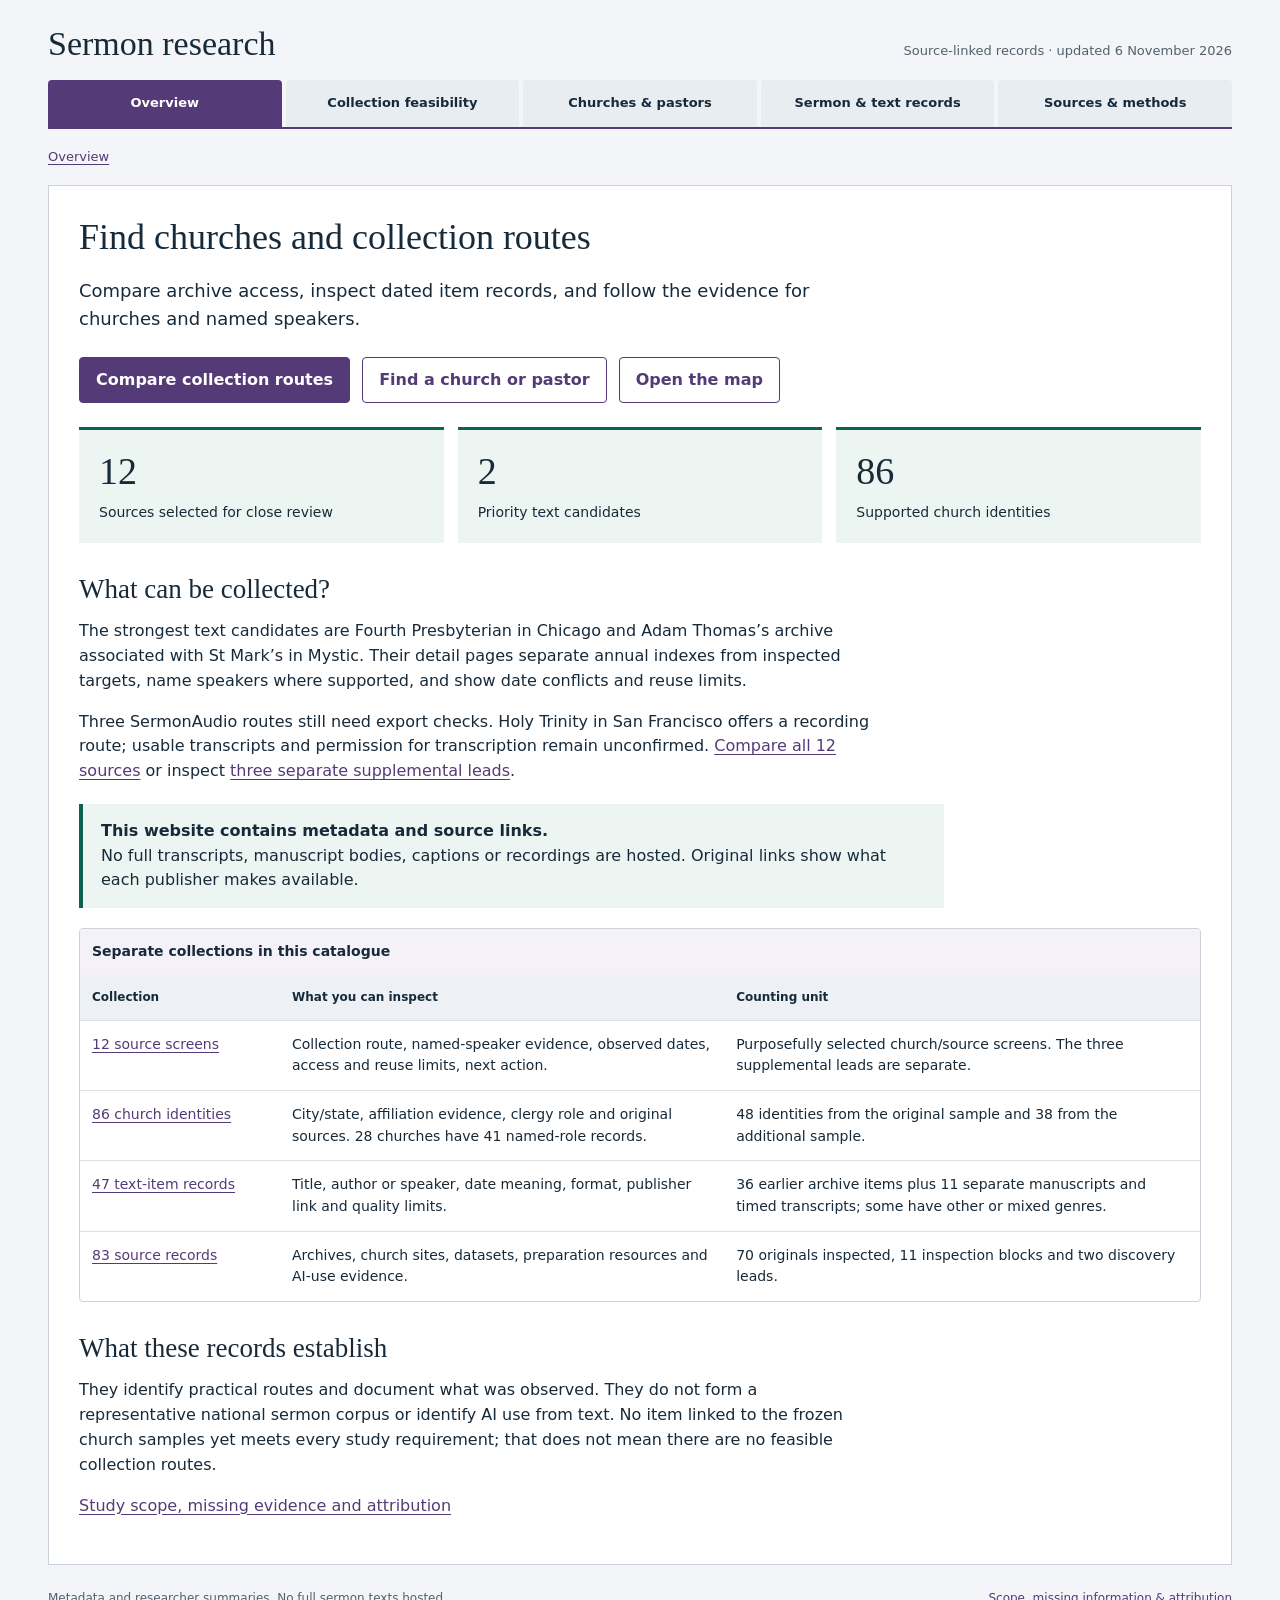
==== commit 72a987f5: "Add reviewed collection routes and nested source evidence" ====
--- a/index.html
+++ b/index.html
@@ -3,16 +3,21 @@
 <style>
 :root{--ink:#172a3a;--muted:#52616b;--paper:#f3f5f8;--line:#cbd2db;--plum:#543b77;--green:#0e6251;--amber:#805710;--rose:#923d4e}*{box-sizing:border-box}html{scroll-behavior:auto}body{margin:0;background:var(--paper);color:var(--ink);font:16px/1.55 Verdana,system-ui,sans-serif}a{color:var(--plum);text-underline-offset:3px}a:hover{text-decoration-thickness:2px}button,input,select{font:inherit}button,a,input,select,summary{touch-action:manipulation}button,.action{cursor:pointer}button:focus-visible,a:focus-visible,input:focus-visible,select:focus-visible,summary:focus-visible,[tabindex]:focus-visible{outline:3px solid #b46a00;outline-offset:3px}button{color:var(--ink);background:white;border:1px solid #a9b3c2;border-radius:4px;padding:.6rem .85rem}button:hover{background:#ece6f5}.shell{max-width:1240px;margin:auto;padding:0 28px}.mast{display:flex;align-items:baseline;justify-content:space-between;gap:20px;padding:25px 0 18px}.brand{font:34px/1.1 Georgia,serif;text-decoration:none;color:var(--ink)}.mast p{color:var(--muted);font-size:13px;margin:0}.skip{position:absolute;left:-10000px}.skip:focus{left:20px;top:12px;background:white;padding:12px;z-index:9}nav.main{display:flex;border-bottom:2px solid var(--plum);gap:4px}nav.main a{flex:1;text-align:center;padding:13px 8px;background:#e8edf2;text-decoration:none;color:var(--ink);font-weight:700;font-size:14px;border-radius:4px 4px 0 0}nav.main a[aria-current=page]{background:var(--plum);color:white}.breadcrumb{font-size:13px;color:var(--muted);padding:18px 0 6px;overflow-wrap:anywhere}.breadcrumb span{padding:0 8px}main{background:white;border:1px solid var(--line);padding:30px;margin:12px 0 24px;min-height:60vh}h1,h2,h3{font-family:Georgia,serif;font-weight:400;line-height:1.2}h1{font-size:36px;margin:0 0 18px}h2{font-size:27px;margin:30px 0 14px}h3{font-size:22px;margin:20px 0 10px}p{max-width:78ch;margin:0 0 16px}.lead{font-size:18px;max-width:64ch}.muted{color:var(--muted)}.small{font-size:13px}.actions{display:flex;gap:12px;flex-wrap:wrap;margin:24px 0}.action{display:inline-block;padding:10px 16px;border:1px solid var(--plum);border-radius:4px;text-decoration:none;font-weight:700}.action.primary{background:var(--plum);color:white}.note{padding:15px 18px;border-left:4px solid var(--green);background:#edf5f2;max-width:85ch;margin:20px 0}.notice{padding:12px 16px;border-left:4px solid var(--amber);background:#fff7e7}.grid{display:grid;grid-template-columns:1.15fr 1fr;gap:34px}.filters{display:flex;gap:14px;flex-wrap:wrap;align-items:end;background:#f3f5f8;padding:16px;margin:20px 0}.filters label{display:flex;flex-direction:column;gap:5px;font-size:13px;flex:1;min-width:150px}.filters input,.filters select{width:100%;padding:10px;border:1px solid #9aa7b9;border-radius:3px;background:white;color:var(--ink)}.filters label.search{flex:2;min-width:210px}.toolbar{display:flex;justify-content:space-between;gap:16px;align-items:center;margin:16px 0}.status{font-size:14px}.table-wrap{width:100%;overflow:auto;border:1px solid var(--line);border-radius:4px}table{border-collapse:collapse;width:100%;font-size:14px;min-width:680px}caption{text-align:left;font-weight:700;padding:12px;background:#f4f1f8}th,td{padding:13px 12px;border-bottom:1px solid #dce1e7;text-align:left;vertical-align:top}th{background:#edf0f4;font-size:12px;font-weight:700}th button{border:0;padding:0;background:none;font-size:12px;font-weight:700;text-align:left}tbody tr:last-child td{border-bottom:0}td:first-child{min-width:200px}td .sub{display:block;color:var(--muted);font-size:12px;margin-top:4px}.name-link{font-weight:700}.tag{display:inline-block;font-size:12px;padding:3px 7px;background:#edf0f3;border-radius:3px;color:#46535d}.tag.known{background:#e5f3ed;color:var(--green)}.tag.caution{background:#fff1d8;color:var(--amber)}.tag.blocked{background:#f7e7eb;color:var(--rose)}.facts{display:grid;grid-template-columns:minmax(120px,190px) 1fr;gap:0;margin:16px 0;max-width:900px}.facts dt,.facts dd{margin:0;padding:12px 0;border-bottom:1px solid #dce1e7;overflow-wrap:anywhere}.facts dt{font-weight:700;font-size:13px;padding-right:16px}.facts dd{font-size:15px}.source-list{padding-left:20px;max-width:85ch}.source-list li{margin:8px 0;overflow-wrap:anywhere}.back{display:inline-block;margin-bottom:22px;font-size:14px}.people{border-left:3px solid var(--plum);padding-left:18px;margin:22px 0}.people h3{font-family:Verdana,system-ui,sans-serif;font-size:18px;font-weight:700;margin:0 0 4px}.people p{margin-bottom:8px}details{margin:18px 0}summary{cursor:pointer;font-weight:700;color:var(--plum);padding:8px 0}pre.license{white-space:pre-wrap;font:12px/1.6 Verdana,sans-serif;max-height:360px;overflow:auto;background:#f5f6f8;padding:14px}.map{max-width:780px;margin:12px auto}.map svg{width:100%;height:auto}.map path{stroke:white;stroke-width:1;cursor:pointer}.map path[aria-pressed=true]{stroke:var(--plum);stroke-width:3}.legend{display:flex;justify-content:center;gap:14px;flex-wrap:wrap;font-size:12px}.legend i{display:inline-block;width:14px;height:14px;margin-right:5px;vertical-align:middle}.pager{display:flex;gap:16px;align-items:center;justify-content:center;margin-top:18px}.empty{padding:28px;background:#f5f6f8}.method-table table{min-width:520px}footer{font-size:12px;color:var(--muted);padding:0 0 24px;display:flex;gap:14px;justify-content:space-between;flex-wrap:wrap}.link-label{font-size:12px;color:var(--muted)}.result-note{font-size:13px;max-width:85ch}.item-title{max-width:38ch}.section-head{display:flex;justify-content:space-between;align-items:baseline;gap:16px}.section-head h1{margin-bottom:12px}
 @media(max-width:700px){.shell{padding:0 12px}.mast{display:block;padding:20px 4px 14px}.mast p{margin-top:10px}.brand{font-size:30px}nav.main{display:grid;grid-template-columns:1fr 1fr;gap:3px}nav.main a{font-size:12px;padding:12px 5px;border-radius:0}main{padding:20px 16px}h1{font-size:29px}h2{font-size:25px}.lead{font-size:16px}.grid{display:block}.filters{padding:12px;gap:12px}.filters label,.filters label.search{flex:1 1 100%;min-width:0}.facts{grid-template-columns:1fr}.facts dt{border:0;padding-bottom:0}.facts dd{padding-top:5px}.toolbar{align-items:start}.toolbar button{font-size:12px}.actions{gap:8px}.action{font-size:13px;padding:10px 12px}.source-list{padding-left:16px}.breadcrumb{font-size:12px}.tag{white-space:normal}table{font-size:13px}.section-head{display:block}.map{margin:8px -4px}}
-</style></head><body><a class="skip" href="#main">Skip to content</a><div class="shell"><header class="mast"><a class="brand" href="#view=overview">Sermon research</a><p>Source-linked records · updated 6 November 2026</p></header><nav class="main" aria-label="Main navigation"><a href="#view=overview" data-nav="overview">Overview</a><a href="#view=churches" data-nav="churches">Churches &amp; pastors</a><a href="#view=items" data-nav="items">Sermon &amp; text records</a><a href="#view=sources" data-nav="sources">Sources &amp; methods</a></nav><div id="crumb" class="breadcrumb" aria-label="Current location"></div><main id="main" tabindex="-1"></main><footer><span>Metadata and researcher summaries. No full sermon texts hosted.</span><a href="#view=about">Scope, missing information &amp; attribution</a></footer></div>
-<script id="public-data" type="application/json">{"schema_version":1,"checked_on":"6 November 2026","churches":[{"id":"overture:c7bdcf3d-9067-4cf0-89fe-155140efef6d","name":"St. Christina Orthodox Church","city":"Fremont","state":"CA","state_name":"California","division":"Pacific","sample":"Original sample","affiliation":"Orthodox Church in America","affiliation_as_stated":"Orthodox Church in America","affiliation_scope":"Local church’s own affiliation statement","identity_status":"Supported by church pages","checked_on":"2026-11-05","source_urls":["https://stchristinaorthodox.org/","https://stchristinaorthodox.org/our-parish","https://stchristinaorthodox.org/parish-history"],"people":[],"pastor_status":"No named local clergy role was established in the inspected reviewed pages.","sermon_status":"No study-eligible sermon text linked to this sampled church","eligible_sermons":0},{"id":"overture:865bbf1a-a940-4512-a270-7361c284e90f","name":"Living Water Church","city":"Aurora","state":"CO","state_name":"Colorado","division":"Mountain","sample":"Original sample","affiliation":"Not established","affiliation_as_stated":"Not established","affiliation_scope":"Exact denomination not established","identity_status":"Supported by church pages","checked_on":"2026-11-05","source_urls":["https://www.lwcweb.org/","https://www.lwcweb.org/lwc-kids-videos","https://www.lwcweb.org/about-lwc","https://www.lwcweb.org/contact"],"people":[{"name":"Ken Urban","role_verbatim":"Senior Pastors","role_english":"Senior Pastors","relationship_status":"advertised_local_clergy","name_completeness":"full_as_displayed","temporal_limit":"Advertised in the saved page; page publication date and present appointment have not been independently verified.","evidence_paraphrase":"The church's staff list identifies Ken and Amy Urban together as senior pastors.","checked_on":"2026-11-06","source_captured_at":"2026-11-05T04:10:43+00:00","source_url":"https://www.lwcweb.org/about-lwc"},{"name":"Amy Urban","role_verbatim":"Senior Pastors","role_english":"Senior Pastors","relationship_status":"advertised_local_clergy","name_completeness":"full_as_displayed","temporal_limit":"Advertised in the saved page; page publication date and present appointment have not been independently verified.","evidence_paraphrase":"The church's staff list identifies Ken and Amy Urban together as senior pastors.","checked_on":"2026-11-06","source_captured_at":"2026-11-05T04:10:43+00:00","source_url":"https://www.lwcweb.org/about-lwc"},{"name":"Jorge Benitez","role_verbatim":"Associate Pastors","role_english":"Associate Pastors","relationship_status":"advertised_local_clergy","name_completeness":"full_as_displayed","temporal_limit":"Advertised in the saved page; page publication date and present appointment have not been independently verified.","evidence_paraphrase":"The church's staff list identifies Jorge and Melanie Benitez together as associate pastors.","checked_on":"2026-11-06","source_captured_at":"2026-11-05T04:10:43+00:00","source_url":"https://www.lwcweb.org/about-lwc"},{"name":"Melanie Benitez","role_verbatim":"Associate Pastors","role_english":"Associate Pastors","relationship_status":"advertised_local_clergy","name_completeness":"full_as_displayed","temporal_limit":"Advertised in the saved page; page publication date and present appointment have not been independently verified.","evidence_paraphrase":"The church's staff list identifies Jorge and Melanie Benitez together as associate pastors.","checked_on":"2026-11-06","source_captured_at":"2026-11-05T04:10:43+00:00","source_url":"https://www.lwcweb.org/about-lwc"}],"pastor_status":"Named role in a church or official directory page","sermon_status":"No study-eligible sermon text linked to this sampled church","eligible_sermons":0},{"id":"overture:c36ab924-c329-4ea6-a920-cd4206105a33","name":"St. Anthony of Padua Catholic Church","city":"Wailuku","state":"HI","state_name":"Hawaii","division":"Pacific","sample":"Original sample","affiliation":"Catholic Church","affiliation_as_stated":"Catholic Church","affiliation_scope":"Local church’s own affiliation statement","identity_status":"Supported by church pages","checked_on":"2026-11-05","source_urls":["https://www.stanthonymaui.org/","https://www.stanthonymaui.org/our-history","https://www.stanthonymaui.org/parish-life"],"people":[],"pastor_status":"Only historical clergy names were found; no present local role was established.","sermon_status":"No study-eligible sermon text linked to this sampled church","eligible_sermons":0},{"id":"overture:0e44ab62-0c94-4680-b6ee-ee06a4a2e493","name":"United Lutheran Church, Langdon","city":"Langdon","state":"ND","state_name":"North Dakota","division":"West North Central","sample":"Original sample","affiliation":"Evangelical Lutheran Church in America","affiliation_as_stated":"Evangelical Lutheran Church in America","affiliation_scope":"Local church’s own affiliation statement","identity_status":"Supported by church pages","checked_on":"2026-11-05","source_urls":["https://www.unitedlangdon.org/","https://www.unitedlangdon.org/about.html","https://www.unitedlangdon.org/mission--values.html"],"people":[],"pastor_status":"No named local clergy role was established in the inspected reviewed pages.","sermon_status":"No study-eligible sermon text linked to this sampled church","eligible_sermons":0},{"id":"overture:10f4edd4-7d9a-47e8-a452-7ffd87cdb590","name":"Sacred Heart Catholic Church, Lincoln","city":"Lincoln","state":"NE","state_name":"Nebraska","division":"West North Central","sample":"Original sample","affiliation":"Catholic Church","affiliation_as_stated":"Catholic Church","affiliation_scope":"Local church’s own affiliation statement","identity_status":"Supported by church pages","checked_on":"2026-11-05","source_urls":["https://sacredheartlincoln.org/","https://sacredheartlincoln.org/about-us/parish-history","https://sacredheartlincoln.org/about-us/contact-us-directions"],"people":[{"name":"Leo Kosch","role_verbatim":"Frs.","role_english":"Priest named in parish history","relationship_status":"history_page_current_claim","name_completeness":"full_as_displayed","temporal_limit":"The history says 2015 to present, but its revision date is unknown. This is not confirmation of a November 2026 appointment.","evidence_paraphrase":"The parish history lists Leo Kosch among the succeeding priests, with a tenure beginning in 2015 and described as continuing at the time of writing.","checked_on":"2026-11-06","source_captured_at":"2026-11-05T04:10:54+00:00","source_url":"https://sacredheartlincoln.org/about-us/parish-history"}],"pastor_status":"Named role in a church or official directory page","sermon_status":"No study-eligible sermon text linked to this sampled church","eligible_sermons":0},{"id":"overture:fbbcfa77-724b-4c2e-84fe-09db6957101c","name":"Grace Lutheran Church, Nashua","city":"Nashua","state":"NH","state_name":"New Hampshire","division":"New England","sample":"Original sample","affiliation":"Lutheran Church–Missouri Synod","affiliation_as_stated":"Lutheran Church—Missouri Synod","affiliation_scope":"Local church’s own affiliation statement","identity_status":"Supported by church pages","checked_on":"2026-11-05","source_urls":["https://www.gracelutherannashua.org/","https://www.gracelutherannashua.org/about-us","https://www.gracelutherannashua.org/our-history"],"people":[{"name":"George Ruwisch","role_verbatim":"Senior Pastor","role_english":"Senior Pastor","relationship_status":"history_page_current_claim","name_completeness":"full_as_displayed","temporal_limit":"The undated history looks forward to 2025. Its present-tense account does not establish a November 2026 appointment.","evidence_paraphrase":"The parish history reports Ruwisch's installation as senior pastor in January 2017 and describes him working with Chen.","checked_on":"2026-11-06","source_captured_at":"2026-11-05T04:10:59+00:00","source_url":"https://www.gracelutherannashua.org/our-history"},{"name":"Lesley Chen","role_verbatim":"Associate Pastor","role_english":"Associate Pastor","relationship_status":"history_page_current_claim","name_completeness":"full_as_displayed","temporal_limit":"The undated history looks forward to 2025. Its present-tense account does not establish a November 2026 appointment.","evidence_paraphrase":"The parish history reports Chen's July 2022 installation as associate pastor and describes his work with Ruwisch.","checked_on":"2026-11-06","source_captured_at":"2026-11-05T04:10:59+00:00","source_url":"https://www.gracelutherannashua.org/our-history"}],"pastor_status":"Named role in a church or official directory page","sermon_status":"No study-eligible sermon text linked to this sampled church","eligible_sermons":0},{"id":"overture:56387751-fca8-4760-9aee-3cbeb35c1bcb","name":"Miranda Street church of Christ","city":"Las Cruces","state":"NM","state_name":"New Mexico","division":"Mountain","sample":"Original sample","affiliation":"Not established","affiliation_as_stated":"Not established","affiliation_scope":"Exact denomination not established","identity_status":"Supported by church pages","checked_on":"2026-11-05","source_urls":["https://www.churchofchristmiranda.com/","https://www.churchofchristmiranda.com/who-are-we/","https://www.churchofchristmiranda.com/plan-your-visit/"],"people":[],"pastor_status":"No named local clergy role was established in the inspected reviewed pages.","sermon_status":"No study-eligible sermon text linked to this sampled church","eligible_sermons":0},{"id":"overture:1aeb6def-7980-4740-b52a-93fd73f40dbb","name":"Wells Bridge Baptist Church","city":"Wells Bridge","state":"NY","state_name":"New York","division":"Middle Atlantic","sample":"Original sample","affiliation":"Not established","affiliation_as_stated":"Not established","affiliation_scope":"Exact denomination not established","identity_status":"Supported by church pages","checked_on":"2026-11-05","source_urls":["https://wellsbridgebaptistny.org/","https://wellsbridgebaptistny.org/about/","https://wellsbridgebaptistny.org/privacy-terms/"],"people":[],"pastor_status":"No named local clergy role was established in the inspected reviewed pages.","sermon_status":"No study-eligible sermon text linked to this sampled church","eligible_sermons":0},{"id":"overture:28831ffe-594f-4b81-8757-9677e1cd8827","name":"North Ridge Baptist Church","city":"Friedens","state":"PA","state_name":"Pennsylvania","division":"Middle Atlantic","sample":"Original sample","affiliation":"Not established","affiliation_as_stated":"Not established","affiliation_scope":"Exact denomination not established","identity_status":"Supported by church pages","checked_on":"2026-11-05","source_urls":["https://www.northridgebc.com/","https://www.northridgebc.com/about-2/","https://www.northridgebc.com/about-2/service-times/"],"people":[],"pastor_status":"No named local clergy role was established in the inspected reviewed pages.","sermon_status":"No study-eligible sermon text linked to this sampled church","eligible_sermons":0},{"id":"overture:0eea253c-b9bc-42f8-a2a6-46bbf80fbdd8","name":"Resurrection Lutheran Church","city":"Pierre","state":"SD","state_name":"South Dakota","division":"West North Central","sample":"Original sample","affiliation":"Lutheran Congregations in Mission for Christ","affiliation_as_stated":"Lutheran Congregations in Mission for Christ","affiliation_scope":"Local church’s own affiliation statement","identity_status":"Supported by church pages","checked_on":"2026-11-05","source_urls":["https://rlcpierre.com/","https://rlcpierre.com/about/history/","https://rlcpierre.com/about/services/"],"people":[],"pastor_status":"The inspected pages discuss unnamed current pastoral functions and named historical clergy; no current name is established.","sermon_status":"No study-eligible sermon text linked to this sampled church","eligible_sermons":0},{"id":"overture:12969480-3ceb-4438-aa40-af0e52e1dd5a","name":"Saints Constantine and Helen Orthodox Christian Church","city":"Cheyenne","state":"WY","state_name":"Wyoming","division":"Mountain","sample":"Original sample","affiliation":"Not established","affiliation_as_stated":"Not established","affiliation_scope":"Exact denomination not established","identity_status":"Supported by church pages","checked_on":"2026-11-05","source_urls":["https://www.orthodoxcheyenne.org/","https://www.orthodoxcheyenne.org/about_us/"],"people":[],"pastor_status":"No named local clergy role was established in the inspected reviewed pages.","sermon_status":"No study-eligible sermon text linked to this sampled church","eligible_sermons":0},{"id":"overture:9b17bab3-3dde-4292-8090-c12145d7f89d","name":"Covington First United Methodist Church","city":"Covington","state":"TN","state_name":"Tennessee","division":"East South Central","sample":"Original sample","affiliation":"United Methodist Church","affiliation_as_stated":"United Methodist Church","affiliation_scope":"Local church’s own affiliation statement","identity_status":"Supported by church pages","checked_on":"2026-11-05","source_urls":["https://covingtonfumc.com/","https://covingtonfumc.com/about-us","https://covingtonfumc.com/about-us/plan-my-visit"],"people":[],"pastor_status":"No named local clergy role was established in the inspected reviewed pages.","sermon_status":"No study-eligible sermon text linked to this sampled church","eligible_sermons":0},{"id":"overture:ed304212-cf7c-4695-bff5-87b69d2efba1","name":"Protection of the Holy Virgin Mary Orthodox Church","city":"Clarksville","state":"TN","state_name":"Tennessee","division":"East South Central","sample":"Original sample","affiliation":"Not established","affiliation_as_stated":"Not established","affiliation_scope":"Exact denomination not established","identity_status":"Supported by church pages","checked_on":"2026-11-05","source_urls":["https://orthodoxclarksville.org/"],"people":[],"pastor_status":"A recommended book author is named, not a local clergy appointment.","sermon_status":"No study-eligible sermon text linked to this sampled church","eligible_sermons":0},{"id":"overture:219b71c6-1f83-4bdc-97c4-ea6ba7392f35","name":"St. Helena Catholic Church","city":"Fort Morgan","state":"CO","state_name":"Colorado","division":"Mountain","sample":"Original sample","affiliation":"Catholic Church","affiliation_as_stated":"Roman Catholic Church","affiliation_scope":"Local church’s own affiliation statement","identity_status":"Supported by church pages","checked_on":"2026-11-05","source_urls":["https://www.sthelenachurch.org/","https://www.sthelenachurch.org/home/history","https://www.sthelenachurch.org/parish-life"],"people":[{"name":"Francisco J. Garcia","role_verbatim":"Reverend","role_english":"Pastor (history page's description)","relationship_status":"history_page_current_claim","name_completeness":"full_as_displayed","temporal_limit":"The history carries a 2010 newspaper copyright notice but includes an undated succession update. The date of this appointment claim is unresolved; no November 2026 appointment is asserted.","evidence_paraphrase":"The parish history calls Francisco J. Garcia its current pastor.","checked_on":"2026-11-06","source_captured_at":"2026-11-05T04:31:41+00:00","source_url":"https://www.sthelenachurch.org/home/history"}],"pastor_status":"Named role in a church or official directory page","sermon_status":"No study-eligible sermon text linked to this sampled church","eligible_sermons":0},{"id":"overture:d79e1ab2-c141-463c-a341-35070423c769","name":"Laestadian Lutheran Church of Prescott Valley","city":"Prescott Valley","state":"AZ","state_name":"Arizona","division":"Mountain","sample":"Original sample","affiliation":"Not established","affiliation_as_stated":"Not established","affiliation_scope":"Exact denomination not established","identity_status":"Supported by church pages","checked_on":"2026-11-05","source_urls":["https://pvllchurch.info/","https://pvllchurch.info/about/","https://pvllchurch.info/join-us/"],"people":[],"pastor_status":"No named local clergy role was established in the inspected reviewed pages.","sermon_status":"No study-eligible sermon text linked to this sampled church","eligible_sermons":0},{"id":"overture:07f7bdf6-4191-4529-be4a-6b2258279ec9","name":"North Scottsdale United Methodist Church","city":"Scottsdale","state":"AZ","state_name":"Arizona","division":"Mountain","sample":"Original sample","affiliation":"United Methodist Church","affiliation_as_stated":"United Methodist Church","affiliation_scope":"Local church’s own affiliation statement","identity_status":"Supported by church pages","checked_on":"2026-11-05","source_urls":["https://www.nsumc.com/","https://www.nsumc.com/who-we-are/","https://www.nsumc.com/worship/"],"people":[{"name":"Christopher Wurpts","role_verbatim":"Lead Pastor","role_english":"Lead Pastor","relationship_status":"advertised_local_clergy","name_completeness":"full_as_displayed","temporal_limit":"Advertised in the saved page; page publication date and present appointment have not been independently verified.","evidence_paraphrase":"The church's Our Pastors section lists Christopher Wurpts as lead pastor.","checked_on":"2026-11-06","source_captured_at":"2026-11-05T04:31:46+00:00","source_url":"https://www.nsumc.com/who-we-are/"},{"name":"Leah Bergstrom","role_verbatim":"Pastor of Congregational Care","role_english":"Pastor of Congregational Care","relationship_status":"advertised_local_clergy","name_completeness":"full_as_displayed","temporal_limit":"Advertised in the saved page; page publication date and present appointment have not been independently verified.","evidence_paraphrase":"The church's Our Pastors section lists Leah Bergstrom as pastor of congregational care.","checked_on":"2026-11-06","source_captured_at":"2026-11-05T04:31:46+00:00","source_url":"https://www.nsumc.com/who-we-are/"}],"pastor_status":"Named role in a church or official directory page","sermon_status":"No study-eligible sermon text linked to this sampled church","eligible_sermons":0},{"id":"overture:906240dd-9119-4bf8-a04b-7ea9fcc84ec0","name":"All Saints of North America Orthodox Church","city":"Sun City","state":"AZ","state_name":"Arizona","division":"Mountain","sample":"Original sample","affiliation":"Russian Orthodox Church Outside of Russia","affiliation_as_stated":"Russian Orthodox Church Outside of Russia","affiliation_scope":"Local church’s own affiliation statement","identity_status":"Supported by church pages","checked_on":"2026-11-05","source_urls":["https://arizonaorthodox.com/","https://arizonaorthodox.com/becoming-orthodox/catechumen-lecture-series/","https://arizonaorthodox.com/about-us/","https://arizonaorthodox.com/orthodox-visitors-information/"],"people":[],"pastor_status":"The reviewed pages name article authors, a website designer and the diocesan bishop. None establishes a local pastoral appointment.","sermon_status":"No study-eligible sermon text linked to this sampled church","eligible_sermons":0},{"id":"overture:2f6f3261-9b78-4e79-bda3-9e038b3265fa","name":"Prince of Peace Lutheran Church","city":"Phoenix","state":"AZ","state_name":"Arizona","division":"Mountain","sample":"Original sample","affiliation":"Evangelical Lutheran Church in America","affiliation_as_stated":"Evangelical Lutheran Church in America","affiliation_scope":"Local church’s own affiliation statement","identity_status":"Supported by church pages","checked_on":"2026-11-05","source_urls":["https://www.popphoenix.org/","https://www.popphoenix.org/church-staff","https://www.popphoenix.org/worship"],"people":[{"name":"Rick Sherril","role_verbatim":"PASTOR","role_english":"PASTOR","relationship_status":"advertised_local_clergy","name_completeness":"full_as_displayed","temporal_limit":"The appointment is advertised in an undated staff page. A source spelling discrepancy remains; no independent identity or current-appointment check was made.","evidence_paraphrase":"The staff page lists Rick Sherril as pastor. The worship page instead spells the surname Sherrill; the staff-page spelling is retained.","checked_on":"2026-11-06","source_captured_at":"2026-11-05T04:31:56+00:00","source_url":"https://www.popphoenix.org/church-staff"},{"name":"Paul Nelson","role_verbatim":"Visitation Pastor","role_english":"Visitation Pastor","relationship_status":"advertised_local_clergy","name_completeness":"full_as_displayed","temporal_limit":"Advertised in the saved page; page publication date and present appointment have not been independently verified.","evidence_paraphrase":"The staff page lists Paul Nelson as visitation pastor and says he joined in 2015.","checked_on":"2026-11-06","source_captured_at":"2026-11-05T04:31:56+00:00","source_url":"https://www.popphoenix.org/church-staff"}],"pastor_status":"Named role in a church or official directory page","sermon_status":"No study-eligible sermon text linked to this sampled church","eligible_sermons":0},{"id":"overture:da2d11fb-81a8-4a48-ab00-4f3b2ea241d0","name":"St. Mary’s Indian Orthodox Church of Boston","city":"Maynard","state":"MA","state_name":"Massachusetts","division":"New England","sample":"Original sample","affiliation":"Malankara Orthodox Syrian Church","affiliation_as_stated":"Malankara Orthodox Syrian Church","affiliation_scope":"Local church’s own affiliation statement","identity_status":"Supported by church pages","checked_on":"2026-11-05","source_urls":["https://stmarysboston.org/","https://stmarysboston.org/auth/request-link/","https://stmarysboston.org/about/history/","https://stmarysboston.org/worship-services/timing/"],"people":[],"pastor_status":"The history ends with a 2009 vicar appointment. The saved current-role navigation does not supply a name.","sermon_status":"No study-eligible sermon text linked to this sampled church","eligible_sermons":0},{"id":"overture:ec2df8ef-2e53-41bd-9416-f8b567ee28d5","name":"Eucharist Church","city":"San Francisco","state":"CA","state_name":"California","division":"Pacific","sample":"Original sample","affiliation":"Not established","affiliation_as_stated":"Not established","affiliation_scope":"Exact denomination not established","identity_status":"Supported by church pages","checked_on":"2026-11-05","source_urls":["https://eucharistsf.org/","https://eucharistsf.org/vision","https://eucharistsf.org/sundays"],"people":[],"pastor_status":"A link says Meet our New Rector, but the inspected pages do not give that rector's name.","sermon_status":"No study-eligible sermon text linked to this sampled church","eligible_sermons":0},{"id":"overture:e1e5cf13-41e8-4020-a3b5-4874258e3e23","name":"Unity African Methodist Episcopal Church","city":"Seffner","state":"FL","state_name":"Florida","division":"South Atlantic","sample":"Original sample","affiliation":"African Methodist Episcopal Church","affiliation_as_stated":"African Methodist Episcopal Church","affiliation_scope":"Local church’s own affiliation statement","identity_status":"Supported by church pages","checked_on":"2026-11-05","source_urls":["https://unityame.org/","https://unityame.org/who-we-are"],"people":[{"name":"Patricia A. Mosley","role_verbatim":"Pastor","role_english":"Pastor","relationship_status":"advertised_local_clergy","name_completeness":"full_as_displayed","temporal_limit":"Advertised in the saved page; page publication date and present appointment have not been independently verified.","evidence_paraphrase":"The church's Who We Are page signs its welcome with Patricia A. Mosley's name and pastor role.","checked_on":"2026-11-06","source_captured_at":"2026-11-05T04:31:58+00:00","source_url":"https://unityame.org/who-we-are"}],"pastor_status":"Named role in a church or official directory page","sermon_status":"No study-eligible sermon text linked to this sampled church","eligible_sermons":0},{"id":"overture:f4d76c5d-7642-4a99-8961-c7b93aed675d","name":"Holy Spirit Orthodox Church","city":"Huntington","state":"WV","state_name":"West Virginia","division":"South Atlantic","sample":"Original sample","affiliation":"Antiochian Orthodox Christian Archdiocese of North America","affiliation_as_stated":"Antiochian Orthodox Christian Archdiocese of North America","affiliation_scope":"Local church’s own affiliation statement","identity_status":"Supported by church pages","checked_on":"2026-11-05","source_urls":["https://www.holyspiritwv.org/","https://www.holyspiritwv.org/pages/about-us","https://www.holyspiritwv.org/pages/parish-history"],"people":[],"pastor_status":"The history reports a 2001 local appointment and later service, and names parish sons serving other churches. It does not securely establish today's local clergy.","sermon_status":"No study-eligible sermon text linked to this sampled church","eligible_sermons":0},{"id":"overture:d2841965-5f21-4c38-a042-d8d646424eb7","name":"Sacred Heart Catholic Church — Pratt","city":"Pratt","state":"KS","state_name":"Kansas","division":"West North Central","sample":"Original sample","affiliation":"Catholic Church","affiliation_as_stated":"Roman Catholic Church","affiliation_scope":"Local church’s own affiliation statement","identity_status":"Supported by church pages","checked_on":"2026-11-05","source_urls":["https://sacredheartpratt.com/","https://sacredheartpratt.com/about/father-s-welcome","https://sacredheartpratt.com/about/history-heritage"],"people":[{"name":"Charles Atuah","role_verbatim":"Fr.","role_english":"Father; precise parish office not stated","relationship_status":"local_clergy_listing_office_unspecified","name_completeness":"full_as_displayed","temporal_limit":"Advertised in the saved page; page publication date and present appointment have not been independently verified.","evidence_paraphrase":"The parish's Father's Welcome is signed by Fr. Charles Atuah, MSP. A more specific office title is not stated.","checked_on":"2026-11-06","source_captured_at":"2026-11-05T04:32:03+00:00","source_url":"https://sacredheartpratt.com/about/father-s-welcome"}],"pastor_status":"Named role in a church or official directory page","sermon_status":"No study-eligible sermon text linked to this sampled church","eligible_sermons":0},{"id":"overture:c9374968-f41b-4552-8bb2-8a0c0df6707b","name":"Faribault Fourth Avenue United Methodist Church","city":"Faribault","state":"MN","state_name":"Minnesota","division":"West North Central","sample":"Original sample","affiliation":"United Methodist Church","affiliation_as_stated":"United Methodist Church","affiliation_scope":"Local church’s own affiliation statement","identity_status":"Supported by church pages","checked_on":"2026-11-05","source_urls":["https://fourthaveumc.org/","https://fourthaveumc.org/about-us"],"people":[{"name":"Shawn Stoll","role_verbatim":"Pastor","role_english":"Pastor","relationship_status":"advertised_local_clergy","name_completeness":"full_as_displayed","temporal_limit":"The source reports a July 1, 2025 start and advertises him in its pastor section. Continuation beyond the saved capture was not checked.","evidence_paraphrase":"The Meet Our Pastor section names Shawn Stoll and says his appointment began July 1, 2025, shared with Hope Church in Faribault.","checked_on":"2026-11-06","source_captured_at":"2026-11-05T04:32:06+00:00","source_url":"https://fourthaveumc.org/about-us"}],"pastor_status":"Named role in a church or official directory page","sermon_status":"No study-eligible sermon text linked to this sampled church","eligible_sermons":0},{"id":"overture:07110af6-945e-4898-b24b-97b47cc0fb97","name":"St. Sava Serbian Orthodox Church — South St. Paul","city":"South St Paul","state":"MN","state_name":"Minnesota","division":"West North Central","sample":"Original sample","affiliation":"Not established","affiliation_as_stated":"Not established","affiliation_scope":"Exact denomination not established","identity_status":"Supported by church pages","checked_on":"2026-11-05","source_urls":["https://www.stsavamn.org/","https://www.stsavamn.org/our-history","https://www.stsavamn.org/visit-us"],"people":[],"pastor_status":"The only named parish priest is in the church's 1950 founding history.","sermon_status":"No study-eligible sermon text linked to this sampled church","eligible_sermons":0},{"id":"overture:8eabc047-d2d2-4a94-9ea7-a900dd00bda0","name":"New Hope Baptist Church — Little Rock","city":"Little Rock","state":"AR","state_name":"Arkansas","division":"West South Central","sample":"Original sample","affiliation":"Not established","affiliation_as_stated":"Not established","affiliation_scope":"Exact denomination not established","identity_status":"Supported by church pages","checked_on":"2026-11-05","source_urls":["https://www.newhopelr.com/","https://www.newhopelr.com/about-us"],"people":[{"name":"AJ","role_verbatim":"Youth Pastor","role_english":"Youth Pastor","relationship_status":"advertised_local_clergy","name_completeness":"partial","temporal_limit":"Advertised in the saved page; page publication date and present appointment have not been independently verified.","evidence_paraphrase":"The church explicitly calls AJ its youth pastor, but the saved page gives no full name.","checked_on":"2026-11-06","source_captured_at":"2026-11-05T03:42:33+00:00","source_url":"https://www.newhopelr.com/"}],"pastor_status":"Named role in a church or official directory page","sermon_status":"No study-eligible sermon text linked to this sampled church","eligible_sermons":0},{"id":"overture:619a5b07-92fd-41f9-840d-08860d1b1c88","name":"Grace Lutheran Church — Lowell","city":"Lowell","state":"AR","state_name":"Arkansas","division":"West South Central","sample":"Original sample","affiliation":"Not established","affiliation_as_stated":"Not established","affiliation_scope":"Exact denomination not established","identity_status":"Supported by church pages","checked_on":"2026-11-05","source_urls":["https://gracelutherannwa.com/","https://gracelutherannwa.com/who-we-are/"],"people":[{"name":"Chuck Huebner","role_verbatim":"Pastor","role_english":"Pastor","relationship_status":"advertised_local_clergy","name_completeness":"full_as_displayed","temporal_limit":"Advertised in the saved page; page publication date and present appointment have not been independently verified.","evidence_paraphrase":"In the church's Who We Are statement, Huebner describes himself as this church's pastor and signs with that role.","checked_on":"2026-11-06","source_captured_at":"2026-11-05T04:32:15+00:00","source_url":"https://gracelutherannwa.com/who-we-are/"}],"pastor_status":"Named role in a church or official directory page","sermon_status":"No study-eligible sermon text linked to this sampled church","eligible_sermons":0},{"id":"overture:1d8dd8d0-3a23-45bf-bb97-7fa78572aaa0","name":"First Assembly of God — Troup","city":"Troup","state":"TX","state_name":"Texas","division":"West South Central","sample":"Original sample","affiliation":"Not established","affiliation_as_stated":"Not established","affiliation_scope":"Exact denomination not established","identity_status":"Supported by church pages","checked_on":"2026-11-05","source_urls":["https://troupag.wixsite.com/firstassemblyofgodtr"],"people":[],"pastor_status":"No named local clergy role was established in the inspected reviewed pages.","sermon_status":"No study-eligible sermon text linked to this sampled church","eligible_sermons":0},{"id":"overture:c4f7abb1-e1b6-429c-ac30-d93fe8486d78","name":"Church in Yarnell","city":"Yarnell","state":"AZ","state_name":"Arizona","division":"Mountain","sample":"Original sample","affiliation":"Not established","affiliation_as_stated":"Not established","affiliation_scope":"Exact denomination not established","identity_status":"Supported by church pages","checked_on":"2026-11-05","source_urls":["https://www.churchinyarnell.org/contact/","https://www.churchinyarnell.org/our-church-history-bill/","https://www.churchinyarnell.org/"],"people":[{"name":"Dale Cook","role_verbatim":"Pastor","role_english":"Pastor","relationship_status":"advertised_local_clergy","name_completeness":"full_as_displayed","temporal_limit":"Advertised in the saved page; page publication date and present appointment have not been independently verified.","evidence_paraphrase":"The church's contact page lists Dale Cook with the role Pastor.","checked_on":"2026-11-06","source_captured_at":"2026-11-05T05:05:23+00:00","source_url":"https://www.churchinyarnell.org/contact/"}],"pastor_status":"Named role in a church or official directory page","sermon_status":"No study-eligible sermon text linked to this sampled church","eligible_sermons":0},{"id":"overture:d9c875ff-aa1f-46d3-9101-2389bd3c9428","name":"Zion United Methodist Church","city":"Hooppole","state":"IL","state_name":"Illinois","division":"East North Central","sample":"Original sample","affiliation":"United Methodist Church","affiliation_as_stated":"The United Methodist Church","affiliation_scope":"Official directory evidence","identity_status":"Named in an official directory","checked_on":"2026-11-05","source_urls":["https://www.umc.org/en/find-a-church/church?id=001Um00000PFOhDIAX"],"people":[],"pastor_status":"No named local clergy role was established in the inspected reviewed pages.","sermon_status":"No study-eligible sermon text linked to this sampled church","eligible_sermons":0},{"id":"overture:7f726562-60d8-4f3c-b08f-13ca5e91f11e","name":"Asher Glade","city":"Friendsville","state":"MD","state_name":"Maryland","division":"South Atlantic","sample":"Original sample","affiliation":"Covenant Brethren Church","affiliation_as_stated":"Covenant Brethren Church","affiliation_scope":"Official directory evidence","identity_status":"Named in an official directory","checked_on":"2026-11-05","source_urls":["https://churches.covenantbrethren.org/churches/united-states/maryland/friendsville/asher-glade/"],"people":[],"pastor_status":"The previously cited page could not be rechecked from the available evidence, so no clergy name is published.","sermon_status":"No study-eligible sermon text linked to this sampled church","eligible_sermons":0},{"id":"overture:b9accdb9-f748-4425-8cea-995a949718ec","name":"Beth-El A.M.E. Zion Church","city":"Cleveland","state":"OH","state_name":"Ohio","division":"East North Central","sample":"Original sample","affiliation":"African Methodist Episcopal Zion Church","affiliation_as_stated":"African Methodist Episcopal Zion Church","affiliation_scope":"Official directory evidence","identity_status":"Named in an official directory","checked_on":"2026-11-05","source_urls":["https://amezion.org/location/beth-el/"],"people":[],"pastor_status":"The previously cited page could not be rechecked from the available evidence, so no clergy name is published.","sermon_status":"No study-eligible sermon text linked to this sampled church","eligible_sermons":0},{"id":"overture:1bc713df-0392-4e37-993b-2aa72142aa11","name":"Warren United Church","city":"Warren","state":"VT","state_name":"Vermont","division":"New England","sample":"Original sample","affiliation":"United Church of Christ","affiliation_as_stated":"United Church of Christ","affiliation_scope":"Local church’s own affiliation statement","identity_status":"Supported by church pages","checked_on":"2026-11-05","source_urls":["https://warrenunitedchurch.wordpress.com/home-2/about-2/","https://warrenunitedchurch.wordpress.com/contact/","https://warrenunitedchurch.wordpress.com/"],"people":[],"pastor_status":"No named local clergy role was established in the inspected reviewed pages.","sermon_status":"No study-eligible sermon text linked to this sampled church","eligible_sermons":0},{"id":"overture:579f64c0-15fe-4829-890a-b7ffc6feb9a0","name":"Bethany Evangelical Lutheran Church","city":"Milwaukee","state":"WI","state_name":"Wisconsin","division":"East North Central","sample":"Original sample","affiliation":"Lutheran Church–Missouri Synod","affiliation_as_stated":"Lutheran Church–Missouri Synod","affiliation_scope":"Official directory evidence","identity_status":"Named in an official directory","checked_on":"2026-11-05","source_urls":["https://locator.lcms.org/church/C/586658","https://myemail.constantcontact.com/December-2025---SWD-Mission-Moments.html?aid=IVlke18INlE\u0026soid=1113164881404"],"people":[],"pastor_status":"The previously cited page could not be rechecked from the available evidence, so no clergy name is published.","sermon_status":"No study-eligible sermon text linked to this sampled church","eligible_sermons":0},{"id":"overture:e7fa7ff5-9262-41c6-95dd-01d63c5e3c65","name":"Saint Demetrios Greek Orthodox Church","city":"Jamaica","state":"NY","state_name":"New York","division":"Middle Atlantic","sample":"Original sample","affiliation":"Not established","affiliation_as_stated":"Not established","affiliation_scope":"Exact denomination not established","identity_status":"Supported by church pages","checked_on":"2026-11-05","source_urls":["https://www.stdemetrios.ny.goarch.org/index/about_us","https://www.stdemetrios.ny.goarch.org/contact_us/","https://www.stdemetrios.ny.goarch.org/"],"people":[],"pastor_status":"No named local clergy role was established in the inspected reviewed pages.","sermon_status":"No study-eligible sermon text linked to this sampled church","eligible_sermons":0},{"id":"overture:95ea6168-210a-4d6a-881c-99fd9f8a8bd8","name":"Grace Reformation Bible Church","city":"Barre","state":"MA","state_name":"Massachusetts","division":"New England","sample":"Original sample","affiliation":"Not established","affiliation_as_stated":"Not established","affiliation_scope":"Exact denomination not established","identity_status":"Supported by church pages","checked_on":"2026-11-05","source_urls":["https://gracereformation.net/about/","https://gracereformation.net/contact/","https://gracereformation.net/service-time-directions/","https://gracereformation.net/"],"people":[],"pastor_status":"No named local clergy role was established in the inspected reviewed pages.","sermon_status":"No study-eligible sermon text linked to this sampled church","eligible_sermons":0},{"id":"overture:2aaecd5b-ca9e-43f2-90d0-ed9d6e961476","name":"West Hartland Church / West Hartland Methodist Church","city":"Norwalk","state":"OH","state_name":"Ohio","division":"East North Central","sample":"Original sample","affiliation":"Global Methodist Church","affiliation_as_stated":"Global Methodist Church","affiliation_scope":"Church statement with directory corroboration","identity_status":"Supported by church pages","checked_on":"2026-11-05","source_urls":["https://www.west-hartland-church.com/contact-us/","https://www.west-hartland-church.com/","https://alleghenywestgmc.org/find-a-church-map/","https://www.umdata.org/church?church=656361","https://www.eocumc.com/journal/_pdf2023/2023Journal-2.pdf","https://www.eocumc.com/eoac23/_pdf/23DisaffiliatingChurches-2.pdf"],"people":[],"pastor_status":"The previously cited page could not be rechecked from the available evidence, so no clergy name is published.","sermon_status":"No study-eligible sermon text linked to this sampled church","eligible_sermons":0},{"id":"overture:c175b357-3b4c-45c9-9579-ea0067f6c973","name":"St Nikola Serbian Orthodox Church","city":"Cudahy","state":"WI","state_name":"Wisconsin","division":"East North Central","sample":"Original sample","affiliation":"Serbian Orthodox Church","affiliation_as_stated":"Serbian Orthodox Church","affiliation_scope":"Official directory evidence","identity_status":"Named in an official directory","checked_on":"2026-11-05","source_urls":["https://www.serborth.org/parishes?id=264\u0026type=details","https://www.assemblyofbishops.org/directories/parishes?city=\u0026clergy=a\u0026parish=\u0026searchType=parish\u0026state=-1"],"people":[],"pastor_status":"The previously cited page could not be rechecked from the available evidence, so no clergy name is published.","sermon_status":"No study-eligible sermon text linked to this sampled church","eligible_sermons":0},{"id":"overture:984b6ca6-b7e5-4cd1-8e3a-81c49d4d0924","name":"Lake Pointe Baptist Church","city":"Dadeville","state":"AL","state_name":"Alabama","division":"East South Central","sample":"Original sample","affiliation":"Not established","affiliation_as_stated":"Not established","affiliation_scope":"Exact denomination not established","identity_status":"Supported by church pages","checked_on":"2026-11-05","source_urls":["https://lakepointebaptist.churchtrac.com/connect"],"people":[],"pastor_status":"No named local clergy role was established in the inspected reviewed pages.","sermon_status":"No study-eligible sermon text linked to this sampled church","eligible_sermons":0},{"id":"overture:64123dbc-fd6b-4303-b08b-441afeb6744a","name":"Evans Memorial A.M.E.Z. Church","city":"Norwich","state":"CT","state_name":"Connecticut","division":"New England","sample":"Original sample","affiliation":"Not established","affiliation_as_stated":"Not established","affiliation_scope":"Local church’s own affiliation statement","identity_status":"Supported by church pages","checked_on":"2026-11-05","source_urls":["https://www.evansmemorialamez.org/","https://www.evansmemorialamez.org/visit-us"],"people":[],"pastor_status":"The previously cited page could not be rechecked from the available evidence, so no clergy name is published.","sermon_status":"No study-eligible sermon text linked to this sampled church","eligible_sermons":0},{"id":"overture:1f90bf2a-37a9-420e-b0e8-2f3f4e486b23","name":"Faunce Memorial Union Church (Faunce Church / Chapel in the Forest)","city":"Plymouth","state":"MA","state_name":"Massachusetts","division":"New England","sample":"Original sample","affiliation":"Not established","affiliation_as_stated":"Not established","affiliation_scope":"Exact denomination not established","identity_status":"Supported by church pages","checked_on":"2026-11-05","source_urls":["https://chapelintheforest.org"],"people":[{"name":"Mark Broderick","role_verbatim":"OUR PASTOR","role_english":"OUR PASTOR","relationship_status":"advertised_local_clergy","name_completeness":"full_as_displayed","temporal_limit":"Advertised in the saved page; page publication date and present appointment have not been independently verified.","evidence_paraphrase":"The church's Our Pastor section profiles Mark Broderick and says he came to serve Faunce in 2013. His spouse is not assigned a clergy role.","checked_on":"2026-11-06","source_captured_at":"2026-11-05T05:55:44+00:00","source_url":"https://chapelintheforest.org"}],"pastor_status":"Named role in a church or official directory page","sermon_status":"No study-eligible sermon text linked to this sampled church","eligible_sermons":0},{"id":"overture:d6e744e0-91a4-40dc-8206-1678afc69706","name":"Bethel AME Church","city":"Davenport","state":"IA","state_name":"Iowa","division":"West North Central","sample":"Original sample","affiliation":"African Methodist Episcopal Church","affiliation_as_stated":"African Methodist Episcopal Church","affiliation_scope":"Official directory evidence","identity_status":"Named in an official directory","checked_on":"2026-11-05","source_urls":["https://ame4th.org/illinois/"],"people":[],"pastor_status":"The previously cited page could not be rechecked from the available evidence, so no clergy name is published.","sermon_status":"No study-eligible sermon text linked to this sampled church","eligible_sermons":0},{"id":"overture:b2c8c14b-24a3-4600-8fc4-c6caaf43be34","name":"Palmer Pentecostal Church","city":"Palmer","state":"AK","state_name":"Alaska","division":"Pacific","sample":"Original sample","affiliation":"United Pentecostal Church International","affiliation_as_stated":"United Pentecostal Church International","affiliation_scope":"Official directory evidence","identity_status":"Named in an official directory","checked_on":"2026-11-05","source_urls":["https://www.akydistrict.com/find-a-church","https://www.akydistrict.com/"],"people":[],"pastor_status":"The previously cited page could not be rechecked from the available evidence, so no clergy name is published.","sermon_status":"No study-eligible sermon text linked to this sampled church","eligible_sermons":0},{"id":"overture:ea1e6ece-dc3a-4297-ae4d-67ff8bd6a19a","name":"Alcolu Church Of God Of Prophecy","city":"Alcolu","state":"SC","state_name":"South Carolina","division":"South Atlantic","sample":"Original sample","affiliation":"Church of God of Prophecy","affiliation_as_stated":"Church of God of Prophecy","affiliation_scope":"Official directory evidence","identity_status":"Named in an official directory","checked_on":"2026-11-05","source_urls":["https://www.sccogop.org/connect/churches","https://www.sccogop.org/connect/church-locator"],"people":[],"pastor_status":"The previously cited page could not be rechecked from the available evidence, so no clergy name is published.","sermon_status":"No study-eligible sermon text linked to this sampled church","eligible_sermons":0},{"id":"overture:2700b973-0459-4d69-ac96-33abe15fd14d","name":"St Spyridon Greek Orthodox Church","city":"Upland","state":"CA","state_name":"California","division":"Pacific","sample":"Original sample","affiliation":"Not established","affiliation_as_stated":"Not established","affiliation_scope":"Local church names its Orthodox metropolis","identity_status":"Supported by church pages","checked_on":"2026-11-05","source_urls":["http://www.saintspyridon.org/"],"people":[{"name":"Iustinian","role_verbatim":"Father","role_english":"Father; precise parish office not stated","relationship_status":"local_clergy_listing_office_unspecified","name_completeness":"partial","temporal_limit":"Advertised in the saved page; page publication date and present appointment have not been independently verified.","evidence_paraphrase":"The parish directs requests for sacraments, funerals and visitation to Father Iustinian; no surname or exact appointment title is supplied.","checked_on":"2026-11-06","source_captured_at":"2026-11-05T10:22:33+00:00","source_url":"http://www.saintspyridon.org/"}],"pastor_status":"Named role in a church or official directory page","sermon_status":"No study-eligible sermon text linked to this sampled church","eligible_sermons":0},{"id":"overture:67c05038-c8cd-4eda-856f-f9767001aa6a","name":"St. Paul's Episcopal Church","city":"Paterson","state":"NJ","state_name":"New Jersey","division":"Middle Atlantic","sample":"Original sample","affiliation":"The Episcopal Church","affiliation_as_stated":"The Episcopal Church","affiliation_scope":"Local church’s own affiliation statement","identity_status":"Supported by church pages","checked_on":"2026-11-05","source_urls":["https://www.stpaulspaterson.org/","https://dioceseofnewark.org/heat-waves-hospitality-and-hallelujahs/"],"people":[],"pastor_status":"The pages identify scheduled celebrants and preachers, including a shared summer service. They do not resolve a current local appointment.","sermon_status":"No study-eligible sermon text linked to this sampled church","eligible_sermons":0},{"id":"overture:e2617cfa-869e-49b4-ba3c-9ae2dd4e37f6","name":"Friedens Evangelical Lutheran Church","city":"Hegins","state":"PA","state_name":"Pennsylvania","division":"Middle Atlantic","sample":"Original sample","affiliation":"Evangelical Lutheran Church in America","affiliation_as_stated":"Evangelical Lutheran Church in America","affiliation_scope":"Local church’s own affiliation statement","identity_status":"Supported by church pages","checked_on":"2026-11-05","source_urls":["https://www.thefriedenslutheran.com/","https://www.lutheransalive.org/congregations-in-smd"],"people":[],"pastor_status":"The church advertises a pastoral vacancy, a directory lists a designated pastor, and the homepage schedules another preacher. The current appointment is not established.","sermon_status":"No study-eligible sermon text linked to this sampled church","eligible_sermons":0},{"id":"overture:77126313-be17-40b4-837b-0c58f42cac1c","name":"Immaculate Heart of Mary Church","city":"Sedro-Woolley","state":"WA","state_name":"Washington","division":"Pacific","sample":"Original sample","affiliation":"Catholic Church","affiliation_as_stated":"Roman Catholic Church","affiliation_scope":"Official directory evidence","identity_status":"Named in an official directory","checked_on":"2026-11-05","source_urls":["https://archseattle.org/parish/immaculate-heart-of-mary-sedro-woolley-98284/"],"people":[{"name":"Thomas G. McMichael","role_verbatim":"Pastor","role_english":"Pastor","relationship_status":"advertised_local_clergy","name_completeness":"full_as_displayed","temporal_limit":"Advertised in the saved page; page publication date and present appointment have not been independently verified.","evidence_paraphrase":"The archdiocese's parish page lists Thomas G. McMichael as pastor in its Clergy section; the page describes shared parish-family leadership.","checked_on":"2026-11-06","source_captured_at":"2026-11-05T14:20:40+00:00","source_url":"https://archseattle.org/parish/immaculate-heart-of-mary-sedro-woolley-98284/"},{"name":"Victor Raj Anas Dass","role_verbatim":"Parochial Vicar","role_english":"Parochial Vicar","relationship_status":"advertised_local_clergy","name_completeness":"full_as_displayed","temporal_limit":"Advertised in the saved page; page publication date and present appointment have not been independently verified.","evidence_paraphrase":"The archdiocese's parish page lists Victor Raj Anas Dass, H.G.N., as parochial vicar.","checked_on":"2026-11-06","source_captured_at":"2026-11-05T14:20:40+00:00","source_url":"https://archseattle.org/parish/immaculate-heart-of-mary-sedro-woolley-98284/"},{"name":"Francisco J. Cancino","role_verbatim":"Parochial Vicar","role_english":"Parochial Vicar","relationship_status":"advertised_local_clergy","name_completeness":"full_as_displayed","temporal_limit":"Advertised in the saved page; page publication date and present appointment have not been independently verified.","evidence_paraphrase":"The archdiocese's parish page lists Francisco J. Cancino as parochial vicar.","checked_on":"2026-11-06","source_captured_at":"2026-11-05T14:20:40+00:00","source_url":"https://archseattle.org/parish/immaculate-heart-of-mary-sedro-woolley-98284/"},{"name":"Antonio Cavazos","role_verbatim":"Deacon","role_english":"Deacon","relationship_status":"advertised_local_clergy","name_completeness":"full_as_displayed","temporal_limit":"Advertised in the saved page; page publication date and present appointment have not been independently verified.","evidence_paraphrase":"The archdiocese's parish page includes Antonio Cavazos as deacon in its Clergy section.","checked_on":"2026-11-06","source_captured_at":"2026-11-05T14:20:40+00:00","source_url":"https://archseattle.org/parish/immaculate-heart-of-mary-sedro-woolley-98284/"}],"pastor_status":"Named role in a church or official directory page","sermon_status":"No study-eligible sermon text linked to this sampled church","eligible_sermons":0},{"id":"overture:c49a2db6-0d63-49d5-aab3-63cb188d6b7c","name":"Holy Trinity Anglican Church","city":"Broomfield","state":"CO","state_name":"Colorado","division":"Mountain","sample":"Additional sample","affiliation":"Not established","affiliation_as_stated":"Not established","affiliation_scope":"Exact denomination not established","identity_status":"Supported by church pages","checked_on":"2026-11-05","source_urls":["https://www.holytrinitybroomfield.com/"],"people":[],"pastor_status":"No named local clergy role was established in the inspected reviewed pages.","sermon_status":"No study-eligible sermon text linked to this sampled church","eligible_sermons":0},{"id":"overture:fdb9f9a7-6f73-4a6f-a3ef-1d736bc72221","name":"Lane Memorial CME Church","city":"Washington","state":"DC","state_name":"District of Columbia","division":"South Atlantic","sample":"Additional sample","affiliation":"Not established","affiliation_as_stated":"Not established","affiliation_scope":"Exact denomination not established","identity_status":"Supported by church pages","checked_on":"2026-11-05","source_urls":["https://lanememorialdc.cmechurches.org/"],"people":[],"pastor_status":"No named local clergy role was established in the inspected reviewed pages.","sermon_status":"No study-eligible sermon text linked to this sampled church","eligible_sermons":0},{"id":"overture:790842b9-508f-4f40-85d7-e6907e4d33c8","name":"King of Kings Anglican Church","city":"Mountain View","state":"MO","state_name":"Missouri","division":"West North Central","sample":"Additional sample","affiliation":"Not established","affiliation_as_stated":"Not established","affiliation_scope":"Exact denomination not established","identity_status":"Supported by church pages","checked_on":"2026-11-05","source_urls":["https://www.kingofkingsmv.com/"],"people":[],"pastor_status":"No named local clergy role was established in the inspected reviewed pages.","sermon_status":"No study-eligible sermon text linked to this sampled church","eligible_sermons":0},{"id":"overture:2a011a37-48c1-4d74-ba91-54dd3d06d072","name":"St Alban's Episcopal Church","city":"McCook","state":"NE","state_name":"Nebraska","division":"West North Central","sample":"Additional sample","affiliation":"The Episcopal Church","affiliation_as_stated":"The Episcopal Church","affiliation_scope":"Local parish statement; diocese not established","identity_status":"Supported by church pages","checked_on":"2026-11-05","source_urls":["https://www.stalbansmccook.org/"],"people":[],"pastor_status":"No named local clergy role was established in the inspected reviewed pages.","sermon_status":"No study-eligible sermon text linked to this sampled church","eligible_sermons":0},{"id":"overture:700751a9-fdf5-446c-badd-91bf7d5404d8","name":"Bethel AME Church","city":"Providence","state":"RI","state_name":"Rhode Island","division":"New England","sample":"Additional sample","affiliation":"African Methodist Episcopal Church","affiliation_as_stated":"African Methodist Episcopal Church","affiliation_scope":"Local church statement; district not established","identity_status":"Supported by church pages","checked_on":"2026-11-05","source_urls":["https://bethelameprov.org/"],"people":[{"name":"Wayne S. Daley","role_verbatim":"Pastor","role_english":"Pastor","relationship_status":"advertised_local_clergy","name_completeness":"full_as_displayed","temporal_limit":"Advertised in the saved page; page publication date and present appointment have not been independently verified.","evidence_paraphrase":"The church names Rev. Wayne S. Daley in its ministerial navigation and advertises its Bible study with Pastor Daley; no more specific office is stated.","checked_on":"2026-11-06","source_captured_at":"2026-11-05T15:44:22+00:00","source_url":"https://bethelameprov.org/"}],"pastor_status":"Named role in a church or official directory page","sermon_status":"No study-eligible sermon text linked to this sampled church","eligible_sermons":0},{"id":"overture:81cbb10c-5419-4801-8731-71a272ef9cae","name":"Holy Trinity United Baptist Church","city":"Washington","state":"DC","state_name":"District of Columbia","division":"South Atlantic","sample":"Additional sample","affiliation":"Not established","affiliation_as_stated":"Not established","affiliation_scope":"Exact denomination not established","identity_status":"Supported by church pages","checked_on":"2026-11-05","source_urls":["https://www.holytrinityunitedbaptistchurch.com/"],"people":[],"pastor_status":"Navigation links name ministers, but the reviewed page does not establish a sufficiently clear, dated local office; older event labels are not appointment evidence.","sermon_status":"No study-eligible sermon text linked to this sampled church","eligible_sermons":0},{"id":"overture:65de25f8-c207-4e80-9060-99eba9b9b039","name":"Calvary Baptist Church","city":"Idaho Falls","state":"ID","state_name":"Idaho","division":"Mountain","sample":"Additional sample","affiliation":"Not established","affiliation_as_stated":"Not established","affiliation_scope":"Exact denomination not established","identity_status":"Supported by church pages","checked_on":"2026-11-05","source_urls":["https://www.calvaryidahofalls.org/"],"people":[],"pastor_status":"No named local clergy role was established in the inspected reviewed pages.","sermon_status":"No study-eligible sermon text linked to this sampled church","eligible_sermons":0},{"id":"overture:88826f4b-7b85-4c09-ae19-18f1312c3b6d","name":"First Baptist Church of Yarmouth","city":"Yarmouth","state":"ME","state_name":"Maine","division":"New England","sample":"Additional sample","affiliation":"Not established","affiliation_as_stated":"Not established","affiliation_scope":"Exact denomination not established","identity_status":"Supported by church pages","checked_on":"2026-11-05","source_urls":["https://www.firstbaptistyarmouth.org/"],"people":[{"name":"Stephen Woody","role_verbatim":"new pastor","role_english":"new pastor","relationship_status":"advertised_local_clergy","name_completeness":"full_as_displayed","temporal_limit":"Advertised in the saved page; page publication date and present appointment have not been independently verified.","evidence_paraphrase":"The church introduces a greeting from its new pastor, Stephen Woody.","checked_on":"2026-11-06","source_captured_at":"2026-11-05T15:45:26+00:00","source_url":"https://www.firstbaptistyarmouth.org/"}],"pastor_status":"Named role in a church or official directory page","sermon_status":"No study-eligible sermon text linked to this sampled church","eligible_sermons":0},{"id":"overture:8be9f142-7da1-4baa-9cdc-499d5ea66bc7","name":"Capitol Heights Baptist Church","city":"Pierre","state":"SD","state_name":"South Dakota","division":"West North Central","sample":"Additional sample","affiliation":"Not established","affiliation_as_stated":"Not established","affiliation_scope":"Exact denomination not established","identity_status":"Supported by church pages","checked_on":"2026-11-05","source_urls":["https://www.mycapitolheights.com/"],"people":[],"pastor_status":"No named local clergy role was established in the inspected reviewed pages.","sermon_status":"No study-eligible sermon text linked to this sampled church","eligible_sermons":0},{"id":"overture:045a2b2b-93cd-416c-a03a-4ae703eca54d","name":"Reedy Baptist Church","city":"Ruther Glen","state":"VA","state_name":"Virginia","division":"South Atlantic","sample":"Additional sample","affiliation":"Not established","affiliation_as_stated":"Not established","affiliation_scope":"Exact denomination not established","identity_status":"Supported by church pages","checked_on":"2026-11-05","source_urls":["https://reedybaptistchurch.com/"],"people":[],"pastor_status":"No named local clergy role was established in the inspected reviewed pages.","sermon_status":"No study-eligible sermon text linked to this sampled church","eligible_sermons":0},{"id":"overture:572ac890-84a4-4e0b-85a7-7e107a5ed598","name":"St Mark Catholic Church","city":"Westminster","state":"CO","state_name":"Colorado","division":"Mountain","sample":"Additional sample","affiliation":"Not established","affiliation_as_stated":"Not established","affiliation_scope":"Exact denomination not established","identity_status":"Supported by church pages","checked_on":"2026-11-05","source_urls":["https://www.saintmarkcc.org/"],"people":[],"pastor_status":"No named local clergy role was established in the inspected reviewed pages.","sermon_status":"No study-eligible sermon text linked to this sampled church","eligible_sermons":0},{"id":"overture:27992171-cb68-4126-805c-a9704e5abf81","name":"St Aloysius Catholic Church","city":"Calmar","state":"IA","state_name":"Iowa","division":"West North Central","sample":"Additional sample","affiliation":"Not established","affiliation_as_stated":"Not established","affiliation_scope":"Exact denomination not established","identity_status":"Named in an official directory","checked_on":"2026-11-05","source_urls":["https://cfosparishes.org/st-aloysius"],"people":[{"name":"Tyler Raymond","role_verbatim":"Pastor","role_english":"Pastor","relationship_status":"advertised_local_clergy","name_completeness":"full_as_displayed","temporal_limit":"Advertised in the saved page; page publication date and present appointment have not been independently verified.","evidence_paraphrase":"The shared parish site's St. Aloysius page lists Tyler Raymond as pastor; this is not evidence of an exclusive appointment to one church.","checked_on":"2026-11-06","source_captured_at":"2026-11-05T15:47:29+00:00","source_url":"https://cfosparishes.org/st-aloysius"},{"name":"Thiet Hoang","role_verbatim":"Parochial Vicar","role_english":"Parochial Vicar","relationship_status":"advertised_local_clergy","name_completeness":"full_as_displayed","temporal_limit":"Advertised in the saved page; page publication date and present appointment have not been independently verified.","evidence_paraphrase":"The shared parish site's St. Aloysius page lists Thiet Hoang as parochial vicar; this is not evidence of an exclusive appointment to one church.","checked_on":"2026-11-06","source_captured_at":"2026-11-05T15:47:29+00:00","source_url":"https://cfosparishes.org/st-aloysius"}],"pastor_status":"Named role in a church or official directory page","sermon_status":"No study-eligible sermon text linked to this sampled church","eligible_sermons":0},{"id":"overture:8a08295f-9f33-4642-adc9-70abc4e0e95d","name":"Sacred Heart Catholic Church","city":"Hattiesburg","state":"MS","state_name":"Mississippi","division":"East South Central","sample":"Additional sample","affiliation":"Not established","affiliation_as_stated":"Not established","affiliation_scope":"Exact denomination not established","identity_status":"Supported by church pages","checked_on":"2026-11-05","source_urls":["https://www.sacredhearthburg.com/"],"people":[],"pastor_status":"A quotation is attributed to Fr. Sergio, but it does not supply a full name or a clear local appointment.","sermon_status":"No study-eligible sermon text linked to this sampled church","eligible_sermons":0},{"id":"overture:3477d140-ce4f-43c7-b2c1-7bedb646259c","name":"Love Lutheran Church","city":"New Orleans","state":"LA","state_name":"Louisiana","division":"West South Central","sample":"Additional sample","affiliation":"Evangelical Lutheran Church in America","affiliation_as_stated":"Evangelical Lutheran Church in America (ELCA)","affiliation_scope":"Local church’s own affiliation statement","identity_status":"Supported by church pages","checked_on":"2026-11-05","source_urls":["https://www.lovelutheran.org/"],"people":[{"name":"Anders Nilsen","role_verbatim":"interim pastor","role_english":"interim pastor","relationship_status":"advertised_local_clergy","name_completeness":"full_as_displayed","temporal_limit":"The notice says Sunday, August 10, without a year. The interim role is source-advertised; an exact appointment date or later continuation is unverified.","evidence_paraphrase":"The church welcomes Anders Nilsen as interim pastor and describes a concurrent chaplaincy elsewhere.","checked_on":"2026-11-06","source_captured_at":"2026-11-05T15:49:10+00:00","source_url":"https://www.lovelutheran.org/"}],"pastor_status":"Named role in a church or official directory page","sermon_status":"No study-eligible sermon text linked to this sampled church","eligible_sermons":0},{"id":"overture:06ee3fbc-ad92-4781-aec7-09be12ea32b3","name":"Trinity Lutheran Church","city":"Westbrook","state":"ME","state_name":"Maine","division":"New England","sample":"Additional sample","affiliation":"Not established","affiliation_as_stated":"Not established","affiliation_scope":"Exact denomination not established","identity_status":"Supported by church pages","checked_on":"2026-11-05","source_urls":["https://www.trinitywestbrook.com/"],"people":[],"pastor_status":"An unnamed Message from our Pastor appears; a name embedded in a contact address is not used as identity evidence.","sermon_status":"No study-eligible sermon text linked to this sampled church","eligible_sermons":0},{"id":"overture:4eea7af2-cdc1-4ea8-929d-766a87ea83fe","name":"St John Lutheran Church","city":"Libby","state":"MT","state_name":"Montana","division":"Mountain","sample":"Additional sample","affiliation":"Not established","affiliation_as_stated":"Not established","affiliation_scope":"Exact denomination not established","identity_status":"Supported by church pages","checked_on":"2026-11-05","source_urls":["https://www.sjlc-libbymt.org/home-2"],"people":[{"name":"Steven C. Thomas","role_verbatim":"Rev.","role_english":"Reverend; precise church office not stated","relationship_status":"local_clergy_listing_office_unspecified","name_completeness":"full_as_displayed","temporal_limit":"Advertised in the saved page; page publication date and present appointment have not been independently verified.","evidence_paraphrase":"The church homepage lists Rev. Steven C. Thomas immediately below its office hours. It does not explicitly specify a pastor or other appointment title.","checked_on":"2026-11-06","source_captured_at":"2026-11-05T15:49:27+00:00","source_url":"https://www.sjlc-libbymt.org/home-2"}],"pastor_status":"Named role in a church or official directory page","sermon_status":"No study-eligible sermon text linked to this sampled church","eligible_sermons":0},{"id":"overture:cd8633fe-d62d-4970-b764-1198cc0b81ef","name":"St Mark's Lutheran Church","city":"Milford","state":"OH","state_name":"Ohio","division":"East North Central","sample":"Additional sample","affiliation":"Lutheran Church–Missouri Synod","affiliation_as_stated":"Lutheran Church—Missouri Synod (LCMS)","affiliation_scope":"Local church’s own affiliation statement","identity_status":"Supported by church pages","checked_on":"2026-11-05","source_urls":["https://stmarksmilford.org/"],"people":[{"name":"Mark Etter","role_verbatim":"Vacancy Pastor","role_english":"Vacancy Pastor","relationship_status":"advertised_local_clergy","name_completeness":"full_as_displayed","temporal_limit":"Advertised in the saved page; page publication date and present appointment have not been independently verified.","evidence_paraphrase":"The Church Clergy section names Mark Etter as vacancy pastor during the call process.","checked_on":"2026-11-06","source_captured_at":"2026-11-05T15:49:18+00:00","source_url":"https://stmarksmilford.org/"},{"name":"William Fenker","role_verbatim":"Pastor Emeritus","role_english":"Pastor Emeritus","relationship_status":"former_local_clergy","name_completeness":"full_as_displayed","temporal_limit":"The source explicitly describes retirement in 2024. He is not presented here as the incumbent pastor.","evidence_paraphrase":"The church identifies William Fenker as pastor emeritus after retirement on July 1, 2024, with senior-pastor service from 2002 to 2024.","checked_on":"2026-11-06","source_captured_at":"2026-11-05T15:49:18+00:00","source_url":"https://stmarksmilford.org/"}],"pastor_status":"Named role in a church or official directory page","sermon_status":"No study-eligible sermon text linked to this sampled church","eligible_sermons":0},{"id":"overture:921cf7f7-ec6b-4d5e-b0c0-8f0bfd8fe7e1","name":"Payson United Methodist Church","city":"Payson","state":"AZ","state_name":"Arizona","division":"Mountain","sample":"Additional sample","affiliation":"Not established","affiliation_as_stated":"Not established","affiliation_scope":"Exact denomination not established","identity_status":"Supported by church pages","checked_on":"2026-11-05","source_urls":["https://www.paysonumc.org/"],"people":[],"pastor_status":"No named local clergy role was established in the inspected reviewed pages.","sermon_status":"No study-eligible sermon text linked to this sampled church","eligible_sermons":0},{"id":"overture:e8775ef2-7a5f-4fd2-80c6-c313381815a0","name":"United Methodist Church Of Waterbury","city":"Waterbury","state":"CT","state_name":"Connecticut","division":"New England","sample":"Additional sample","affiliation":"Not established","affiliation_as_stated":"Not established","affiliation_scope":"Exact denomination not established","identity_status":"Supported by church pages","checked_on":"2026-11-05","source_urls":["http://www.unitedmethodistwaterbury.com/"],"people":[],"pastor_status":"The page credits Pastor Jane with devotional posts but does not give a full name or clearly establish a local appointment.","sermon_status":"No study-eligible sermon text linked to this sampled church","eligible_sermons":0},{"id":"overture:3a3976a6-d823-478b-9f5b-dee8f2cbf92b","name":"Stevensville United Methodist Church","city":"Stevensville","state":"MT","state_name":"Montana","division":"Mountain","sample":"Additional sample","affiliation":"Not established","affiliation_as_stated":"Not established","affiliation_scope":"Exact denomination not established","identity_status":"Supported by church pages","checked_on":"2026-11-05","source_urls":["https://www.steviumc.org/"],"people":[],"pastor_status":"No named local clergy role was established in the inspected reviewed pages.","sermon_status":"No study-eligible sermon text linked to this sampled church","eligible_sermons":0},{"id":"overture:f22d27d1-93f2-4b5c-bafa-7e35692efe0f","name":"Riverside United Methodist Church","city":"New Bern","state":"NC","state_name":"North Carolina","division":"South Atlantic","sample":"Additional sample","affiliation":"Not established","affiliation_as_stated":"Not established","affiliation_scope":"Exact denomination not established","identity_status":"Supported by church pages","checked_on":"2026-11-05","source_urls":["http://riversideunitedmethodistchurch.weebly.com/"],"people":[],"pastor_status":"No named local clergy role was established in the inspected reviewed pages.","sermon_status":"No study-eligible sermon text linked to this sampled church","eligible_sermons":0},{"id":"overture:141d3c4e-78c4-43a7-9637-ee29d4677ed3","name":"St. Mary's Holy Dormition Orthodox Church","city":"Calhan","state":"CO","state_name":"Colorado","division":"Mountain","sample":"Additional sample","affiliation":"Orthodox Church in America","affiliation_as_stated":"Orthodox Church in America (OCA)","affiliation_scope":"Local church’s own affiliation statement","identity_status":"Supported by church pages","checked_on":"2026-11-05","source_urls":["https://holydormition.net/"],"people":[{"name":"Tikhon Krueger","role_verbatim":"Rector","role_english":"Rector","relationship_status":"advertised_local_clergy","name_completeness":"full_as_displayed","temporal_limit":"Advertised in the saved page; page publication date and present appointment have not been independently verified.","evidence_paraphrase":"The parish homepage explicitly lists Fr. Tikhon Krueger as rector in its parish contact section.","checked_on":"2026-11-06","source_captured_at":"2026-11-05T15:50:56+00:00","source_url":"https://holydormition.net/"}],"pastor_status":"Named role in a church or official directory page","sermon_status":"No study-eligible sermon text linked to this sampled church","eligible_sermons":0},{"id":"overture:5f674bdf-b5d5-4aa7-88da-61e7d77a5668","name":"St. Ambrose Orthodox Church","city":"Salem","state":"VA","state_name":"Virginia","division":"South Atlantic","sample":"Additional sample","affiliation":"Not established","affiliation_as_stated":"Not established","affiliation_scope":"Exact denomination not established","identity_status":"Supported by church pages","checked_on":"2026-11-05","source_urls":["https://www.stambrosechurch.org/"],"people":[{"name":"Jeremy McKemy","role_verbatim":"Priest-in-charge","role_english":"Priest-in-charge","relationship_status":"advertised_local_clergy","name_completeness":"full_as_displayed","temporal_limit":"Advertised in the saved page; page publication date and present appointment have not been independently verified.","evidence_paraphrase":"The church's clergy section lists Jeremy McKemy as priest-in-charge; its diocesan bishop and reader are not treated as the local pastor.","checked_on":"2026-11-06","source_captured_at":"2026-11-05T15:52:42+00:00","source_url":"https://www.stambrosechurch.org/"}],"pastor_status":"Named role in a church or official directory page","sermon_status":"No study-eligible sermon text linked to this sampled church","eligible_sermons":0},{"id":"overture:30d73b4b-b82a-48b7-9999-74ff5c071696","name":"Westside Christian Church","city":"Yukon","state":"OK","state_name":"Oklahoma","division":"West South Central","sample":"Additional sample","affiliation":"Not established","affiliation_as_stated":"Not established","affiliation_scope":"Exact denomination not established","identity_status":"Supported by church pages","checked_on":"2026-11-05","source_urls":["https://www.wschristianchurch.org/"],"people":[],"pastor_status":"No named local clergy role was established in the inspected reviewed pages.","sermon_status":"No study-eligible sermon text linked to this sampled church","eligible_sermons":0},{"id":"overture:b36cdcac-b51e-4b7a-b44d-7242568f118b","name":"Rock Spring Church","city":"Kearneysville","state":"WV","state_name":"West Virginia","division":"South Atlantic","sample":"Additional sample","affiliation":"Not established","affiliation_as_stated":"Not established","affiliation_scope":"Exact denomination not established","identity_status":"Supported by church pages","checked_on":"2026-11-05","source_urls":["https://www.rockspring.net/"],"people":[],"pastor_status":"No named local clergy role was established in the inspected reviewed pages.","sermon_status":"No study-eligible sermon text linked to this sampled church","eligible_sermons":0},{"id":"overture:ac9e03f0-a89b-4f79-bd0e-37e9fc088a7a","name":"St Andrew's Church","city":"Cheyenne","state":"WY","state_name":"Wyoming","division":"Mountain","sample":"Additional sample","affiliation":"Episcopal Missionary Church","affiliation_as_stated":"Episcopal Missionary Church","affiliation_scope":"Local church’s own affiliation statement","identity_status":"Supported by church pages","checked_on":"2026-11-05","source_urls":["http://standrewscheyenne.com/"],"people":[{"name":"Dave Ivester","role_verbatim":"Father","role_english":"Father; precise church office not stated","relationship_status":"local_clergy_listing_office_unspecified","name_completeness":"full_as_displayed","temporal_limit":"Advertised in the saved page; page publication date and present appointment have not been independently verified.","evidence_paraphrase":"The homepage names Father Dave Ivester in its sermon index and directs ministerial enquiries to Fr. Dave. His precise local office is not stated.","checked_on":"2026-11-06","source_captured_at":"2026-11-05T15:55:35+00:00","source_url":"http://standrewscheyenne.com/"},{"name":"Timothy Davies","role_verbatim":"former rector","role_english":"former rector","relationship_status":"former_local_clergy","name_completeness":"full_as_displayed","temporal_limit":"Explicitly former and retired; no current local appointment is asserted.","evidence_paraphrase":"A church video description explicitly calls Timothy Davies its former, retired rector.","checked_on":"2026-11-06","source_captured_at":"2026-11-05T15:55:35+00:00","source_url":"http://standrewscheyenne.com/"}],"pastor_status":"Named role in a church or official directory page","sermon_status":"No study-eligible sermon text linked to this sampled church","eligible_sermons":0},{"id":"overture:4d56fd93-ccf0-47c7-90d7-dd7067b47261","name":"Lighthouse Baptist Church","city":"Camanche","state":"IA","state_name":"Iowa","division":"West North Central","sample":"Additional sample","affiliation":"Not established","affiliation_as_stated":"Not established","affiliation_scope":"Exact denomination not established","identity_status":"Supported by church pages","checked_on":"2026-11-05","source_urls":["https://www.lighthousecamanche.org/"],"people":[],"pastor_status":"No named local clergy role was established in the inspected reviewed pages.","sermon_status":"No study-eligible sermon text linked to this sampled church","eligible_sermons":0},{"id":"overture:3ff9f57f-c5f2-4364-b2d3-88e7a3aed8b7","name":"Heritage Baptist Church","city":"Lawrence","state":"KS","state_name":"Kansas","division":"West North Central","sample":"Additional sample","affiliation":"Not established","affiliation_as_stated":"Not established","affiliation_scope":"Exact denomination not established","identity_status":"Supported by church pages","checked_on":"2026-11-05","source_urls":["https://heritagebaptistchurch.cc/"],"people":[],"pastor_status":"No named local clergy role was established in the inspected reviewed pages.","sermon_status":"No study-eligible sermon text linked to this sampled church","eligible_sermons":0},{"id":"overture:3cf19863-4994-499b-bbe2-3f3eca82cf38","name":"Park Lane Baptist Church of Omaha","city":"Omaha","state":"NE","state_name":"Nebraska","division":"West North Central","sample":"Additional sample","affiliation":"Not established","affiliation_as_stated":"Not established","affiliation_scope":"Exact denomination not established","identity_status":"Supported by church pages","checked_on":"2026-11-05","source_urls":["http://www.parklanebaptistchurch.org/"],"people":[],"pastor_status":"No named local clergy role was established in the inspected reviewed pages.","sermon_status":"No study-eligible sermon text linked to this sampled church","eligible_sermons":0},{"id":"overture:d48376db-4458-402e-8f40-d6b09d3653df","name":"Christ our Redeemer Anglican Church","city":"Oklahoma City","state":"OK","state_name":"Oklahoma","division":"West South Central","sample":"Additional sample","affiliation":"Not established","affiliation_as_stated":"Not established","affiliation_scope":"Exact denomination not established","identity_status":"Supported by church pages","checked_on":"2026-11-05","source_urls":["https://www.corokc.org/"],"people":[],"pastor_status":"No named local clergy role was established in the inspected reviewed pages.","sermon_status":"No study-eligible sermon text linked to this sampled church","eligible_sermons":0},{"id":"overture:720fd86d-ad7b-40b9-b999-f6ea639f3ae2","name":"St Elizabeth's Episcopal Church","city":"Burien","state":"WA","state_name":"Washington","division":"Pacific","sample":"Additional sample","affiliation":"Not established","affiliation_as_stated":"Not established","affiliation_scope":"Exact denomination not established","identity_status":"Supported by church pages","checked_on":"2026-11-05","source_urls":["https://stelizabethburien.org/"],"people":[{"name":"John Forman","role_verbatim":"Rector","role_english":"Rector","relationship_status":"advertised_local_clergy","name_completeness":"full_as_displayed","temporal_limit":"The saved homepage contains June 2022 event listings. Its dated components are stale; the rector statement is undated and does not establish a current appointment at the November 2026 capture.","evidence_paraphrase":"The church welcome is signed by John Forman as rector, and the homepage lists his office hours.","checked_on":"2026-11-06","source_captured_at":"2026-11-05T15:56:40+00:00","source_url":"https://stelizabethburien.org/"}],"pastor_status":"Named role in a church or official directory page","sermon_status":"No study-eligible sermon text linked to this sampled church","eligible_sermons":0},{"id":"overture:062203ea-4af0-458d-a340-f3384724112a","name":"Friendship Baptist Church","city":"Colorado Springs","state":"CO","state_name":"Colorado","division":"Mountain","sample":"Additional sample","affiliation":"Not established","affiliation_as_stated":"Not established","affiliation_scope":"Exact denomination not established","identity_status":"Supported by church pages","checked_on":"2026-11-05","source_urls":["http://friendshipbccs.com/"],"people":[{"name":"Dana Ramsey","role_verbatim":"Interim Pastor","role_english":"Interim Pastor","relationship_status":"dated_interim_role_announcement","name_completeness":"full_as_displayed","temporal_limit":"A role claim attached to the November 1, 2026 service listing, not independent proof of service delivery or an appointment beyond the saved capture.","evidence_paraphrase":"The church's November 1, 2026 service listing identifies Dana Ramsey as interim pastor. The same homepage describes a search for a new pastor.","checked_on":"2026-11-06","source_captured_at":"2026-11-05T15:57:03+00:00","source_url":"http://friendshipbccs.com/"}],"pastor_status":"Named role in a church or official directory page","sermon_status":"No study-eligible sermon text linked to this sampled church","eligible_sermons":0},{"id":"overture:fb27ff93-78f5-4ea9-b586-15120f4057a4","name":"Delaware Korean United Methodist Church","city":"Hockessin","state":"DE","state_name":"Delaware","division":"South Atlantic","sample":"Additional sample","affiliation":"Not established","affiliation_as_stated":"Not established","affiliation_scope":"Exact denomination not established","identity_status":"Supported by church pages","checked_on":"2026-11-05","source_urls":["https://www.dkumc.org/"],"people":[{"name":"정범구","role_verbatim":"담임목사","role_english":"Senior pastor","relationship_status":"advertised_local_clergy","name_completeness":"full_as_displayed","temporal_limit":"The label occurs in a dated sermon listing. It establishes the publisher's role description, not authenticated sermon delivery or a later appointment.","evidence_paraphrase":"The church's October 25, 2026 Sunday-sermon listing labels 정범구 as senior pastor. The source's Korean name is preserved; no unverified English spelling is substituted.","checked_on":"2026-11-06","source_captured_at":"2026-11-05T15:57:22+00:00","source_url":"https://www.dkumc.org/"}],"pastor_status":"Named role in a church or official directory page","sermon_status":"No study-eligible sermon text linked to this sampled church","eligible_sermons":0},{"id":"overture:ed6142cb-7f92-4798-9f13-c318b8ce6689","name":"Rock Ridge Baptist Church","city":"Ferrum","state":"VA","state_name":"Virginia","division":"South Atlantic","sample":"Additional sample","affiliation":"Not established","affiliation_as_stated":"Not established","affiliation_scope":"Exact denomination not established","identity_status":"Supported by church pages","checked_on":"2026-11-05","source_urls":["https://www.rockridgebaptistchurch.com/"],"people":[{"name":"Roy D. Gunn","role_verbatim":"Pastor","role_english":"Pastor","relationship_status":"advertised_local_clergy","name_completeness":"full_as_displayed","temporal_limit":"Advertised in the saved page; page publication date and present appointment have not been independently verified.","evidence_paraphrase":"The church homepage explicitly lists Roy D. Gunn as pastor.","checked_on":"2026-11-06","source_captured_at":"2026-11-05T15:58:46+00:00","source_url":"https://www.rockridgebaptistchurch.com/"},{"name":"Frances J. Davis","role_verbatim":"Associate Minister","role_english":"Associate Minister","relationship_status":"advertised_local_clergy","name_completeness":"full_as_displayed","temporal_limit":"Advertised in the saved page; page publication date and present appointment have not been independently verified.","evidence_paraphrase":"The church homepage explicitly lists Frances J. Davis as associate minister.","checked_on":"2026-11-06","source_captured_at":"2026-11-05T15:58:46+00:00","source_url":"https://www.rockridgebaptistchurch.com/"}],"pastor_status":"Named role in a church or official directory page","sermon_status":"No study-eligible sermon text linked to this sampled church","eligible_sermons":0},{"id":"overture:36853d24-8092-47ee-9215-787b4037b34e","name":"St. Bernard of Clairvaux Catholic Church","city":"Scottsdale","state":"AZ","state_name":"Arizona","division":"Mountain","sample":"Additional sample","affiliation":"Not established","affiliation_as_stated":"Not established","affiliation_scope":"Exact denomination not established","identity_status":"Supported by church pages","checked_on":"2026-11-05","source_urls":["https://www.stboc.org/"],"people":[],"pastor_status":"An article author and an event leader are named. Those bylines do not establish their local appointments.","sermon_status":"No study-eligible sermon text linked to this sampled church","eligible_sermons":0},{"id":"overture:672fe520-c90c-404e-a451-acaee9f6adf4","name":"Our Redeemer Lutheran Church","city":"New Ipswich","state":"NH","state_name":"New Hampshire","division":"New England","sample":"Additional sample","affiliation":"Lutheran Church–Missouri Synod","affiliation_as_stated":"Lutheran Church—Missouri Synod (LCMS)","affiliation_scope":"Local church’s own affiliation statement","identity_status":"Supported by church pages","checked_on":"2026-11-05","source_urls":["https://www.ourredeemernh.org/"],"people":[],"pastor_status":"No named local clergy role was established in the inspected reviewed pages.","sermon_status":"No study-eligible sermon text linked to this sampled church","eligible_sermons":0},{"id":"overture:e1ed1467-230a-476c-82df-43c7162b1e58","name":"Our Lady Queen of Angels","city":"Rio Rancho","state":"NM","state_name":"New Mexico","division":"Mountain","sample":"Additional sample","affiliation":"The Liberal Catholic Church","affiliation_as_stated":"The Liberal Catholic Church","affiliation_scope":"Local church’s own affiliation statement","identity_status":"Supported by church pages","checked_on":"2026-11-05","source_urls":["http://www.ourladyqueenofangels.com/"],"people":[],"pastor_status":"The named clergy reference is a requiem gallery; it is not a current appointment.","sermon_status":"No study-eligible sermon text linked to this sampled church","eligible_sermons":0},{"id":"overture:0d0824db-5798-4b71-b30c-975cc68df0e5","name":"Mary Queen of the Apostles Catholic Parish","city":"Brook Park","state":"OH","state_name":"Ohio","division":"East North Central","sample":"Additional sample","affiliation":"Catholic Church","affiliation_as_stated":"Roman Catholic Church","affiliation_scope":"Local church’s own affiliation statement","identity_status":"Supported by church pages","checked_on":"2026-11-05","source_urls":["https://www.mqabrookpark.org/"],"people":[],"pastor_status":"No named local clergy role was established in the inspected reviewed pages.","sermon_status":"No study-eligible sermon text linked to this sampled church","eligible_sermons":0}],"items":[{"id":"bNYXAnWWtxMDwN7L","title":"He Is a New Creature","person":"A.B. Simpson","person_role":"Publisher-attributed speaker; current church role not established","collection":"Earlier archive collection","kind":"short devotional or excerpt","format":"Publisher text","dates":[],"source_url":"https://www.sermonindex.net/speakers/ab-simpson/he-is-a-new-creature/","checked_on":"2026-11-04","text_available":"Text was inspected at the publisher; no full text is hosted here","media":"Recording availability varies by item; no audio or video is hosted here","quality":"Brief devotional thought ending in verse; delivered-sermon status unestablished.","church":"Not established for this item","church_context":"Speaker attribution does not establish a congregation or current pastoral role","church_sources":[],"ai":"Unknown","rights":"Private retention conditions do not grant public republication or further research use","delivery":"Not independently confirmed","publication":null,"modification":null,"source_notes":[],"license_url":null},{"id":"NIFlTX14e3UFnVeX","title":"Redeeming the Time","person":"William B. Riley","person_role":"Publisher-attributed speaker; current church role not established","collection":"Earlier archive collection","kind":"broadcast clip","format":"Publisher text","dates":[],"source_url":"https://www.sermonindex.net/speakers/william-b-riley/redeeming-the-time/","checked_on":"2026-11-04","text_available":"Text was inspected at the publisher; no full text is hosted here","media":"Recording availability varies by item; no audio or video is hosted here","quality":"Begins mid-story; publisher duration 1:12. Treat as a clip.","church":"Not established for this item","church_context":"Speaker attribution does not establish a congregation or current pastoral role","church_sources":[],"ai":"Unknown","rights":"Private retention conditions do not grant public republication or further research use","delivery":"Not independently confirmed","publication":null,"modification":null,"source_notes":[],"license_url":null},{"id":"a55738e30cd18858","title":"Baptism in Water (Video)","person":"Anton Bosch","person_role":"Publisher-attributed speaker; current church role not established","collection":"Earlier archive collection","kind":"sermon or teaching candidate","format":"Publisher text","dates":[],"source_url":"https://www.sermonindex.net/speakers/anton-bosch/baptism-in-water-video/","checked_on":"2026-11-04","text_available":"Text was inspected at the publisher; no full text is hosted here","media":"Recording availability varies by item; no audio or video is hosted here","quality":"Scripture opening and closing prayer; boundaries still require recording verification.","church":"Not established for this item","church_context":"Speaker attribution does not establish a congregation or current pastoral role","church_sources":[],"ai":"Unknown","rights":"Private retention conditions do not grant public republication or further research use","delivery":"Not independently confirmed","publication":null,"modification":null,"source_notes":[],"license_url":null},{"id":"rT3w6XmwM5UQJyHU","title":"Very Man","person":"Horatius Bonar","person_role":"Publisher-attributed speaker; current church role not established","collection":"Earlier archive collection","kind":"written exposition","format":"Publisher text","dates":[],"source_url":"https://www.sermonindex.net/speakers/horatius-bonar/very-man/","checked_on":"2026-11-04","text_available":"Text was inspected at the publisher; no full text is hosted here","media":"Recording availability varies by item; no audio or video is hosted here","quality":"Exposition of Matthew 1:1; no verified delivery provenance.","church":"Not established for this item","church_context":"Speaker attribution does not establish a congregation or current pastoral role","church_sources":[],"ai":"Unknown","rights":"Private retention conditions do not grant public republication or further research use","delivery":"Not independently confirmed","publication":null,"modification":null,"source_notes":[],"license_url":null},{"id":"fVqnNwI0f06uwqZc","title":"The True Discipleship Broadcast-1983-15 True Discipleship","person":"William MacDonald","person_role":"Publisher-attributed speaker; current church role not established","collection":"Earlier archive collection","kind":"broadcast teaching","format":"Publisher text","dates":[{"value":"1983","type":"title year"}],"source_url":"https://www.sermonindex.net/speakers/william-macdonald/the-true-discipleship-broadcast-1983-15-true-discipleship/","checked_on":"2026-11-04","text_available":"Text was inspected at the publisher; no full text is hosted here","media":"Recording availability varies by item; no audio or video is hosted here","quality":"Teaching episode; original full-sermon boundaries unestablished.","church":"Not established for this item","church_context":"Speaker attribution does not establish a congregation or current pastoral role","church_sources":[],"ai":"Unknown","rights":"Private retention conditions do not grant public republication or further research use","delivery":"Not independently confirmed","publication":null,"modification":null,"source_notes":[],"license_url":null},{"id":"1d9237a2da4f4f28","title":"The Distinctive of the Church： Fellowship","person":"Donny Coulter","person_role":"Publisher-attributed speaker; current church role not established","collection":"Earlier archive collection","kind":"sermon or teaching candidate","format":"Publisher text","dates":[],"source_url":"https://www.sermonindex.net/speakers/donny-coulter/the-distinctive-of-the-church-fellowship/","checked_on":"2026-11-04","text_available":"Text was inspected at the publisher; no full text is hosted here","media":"Recording availability varies by item; no audio or video is hosted here","quality":"Final sentence ends after an unfinished wish; compare recording before completeness analysis.","church":"Not established for this item","church_context":"Speaker attribution does not establish a congregation or current pastoral role","church_sources":[],"ai":"Unknown","rights":"Private retention conditions do not grant public republication or further research use","delivery":"Not independently confirmed","publication":null,"modification":null,"source_notes":[],"license_url":null},{"id":"OdC5Fhpcm-fxAhn6","title":"Questions for 'Down-Grade' Doubters (March, 1889)","person":"C.H. Spurgeon","person_role":"Publisher-attributed speaker; current church role not established","collection":"Earlier archive collection","kind":"letter editorial","format":"Publisher text","dates":[{"value":"1889-03","type":"title publication month"}],"source_url":"https://www.sermonindex.net/speakers/ch-spurgeon/questions-for-down-grade-doubters-march-1889/","checked_on":"2026-11-04","text_available":"Text was inspected at the publisher; no full text is hosted here","media":"Recording availability varies by item; no audio or video is hosted here","quality":"Addressed to an editor, followed by editorial comment; date in title concerns publication.","church":"Not established for this item","church_context":"Speaker attribution does not establish a congregation or current pastoral role","church_sources":[],"ai":"Unknown","rights":"Private retention conditions do not grant public republication or further research use","delivery":"Not independently confirmed","publication":null,"modification":null,"source_notes":[],"license_url":null},{"id":"f5qdIrI-R-XB1xRk","title":"Father","person":"Jim Cymbala","person_role":"Publisher-attributed speaker; current church role not established","collection":"Earlier archive collection","kind":"sermon or teaching candidate","format":"Publisher text","dates":[],"source_url":"https://www.sermonindex.net/speakers/jim-cymbala/father/","checked_on":"2026-11-04","text_available":"Text was inspected at the publisher; no full text is hosted here","media":"Recording availability varies by item; no audio or video is hosted here","quality":"Ends during an invitation transition; compare recording boundary.","church":"Not established for this item","church_context":"Speaker attribution does not establish a congregation or current pastoral role","church_sources":[],"ai":"Unknown","rights":"Private retention conditions do not grant public republication or further research use","delivery":"Not independently confirmed","publication":null,"modification":null,"source_notes":[],"license_url":null},{"id":"71058f874cf7ebdb","title":"Don't Get Drunk With Worldliness","person":"Zac Poonen","person_role":"Publisher-attributed speaker; current church role not established","collection":"Earlier archive collection","kind":"sermon or teaching candidate","format":"Publisher text","dates":[],"source_url":"https://www.sermonindex.net/speakers/zac-poonen/dont-get-drunk-with-worldliness/","checked_on":"2026-11-04","text_available":"Text was inspected at the publisher; no full text is hosted here","media":"Recording availability varies by item; no audio or video is hosted here","quality":"Extended teaching with closing prayer; no obvious boundary defect in screening.","church":"Not established for this item","church_context":"Speaker attribution does not establish a congregation or current pastoral role","church_sources":[],"ai":"Unknown","rights":"Private retention conditions do not grant public republication or further research use","delivery":"Not independently confirmed","publication":null,"modification":null,"source_notes":[],"license_url":null},{"id":"LajqEEegrwL4v8Kd","title":"Christmas 365 Days a Year","person":"Jack Hyles","person_role":"Publisher-attributed speaker; current church role not established","collection":"Earlier archive collection","kind":"written sermon style address","format":"Publisher text","dates":[],"source_url":"https://www.sermonindex.net/speakers/jack-hyles/christmas-365-days-a-year/","checked_on":"2026-11-04","text_available":"Text was inspected at the publisher; no full text is hosted here","media":"Recording availability varies by item; no audio or video is hosted here","quality":"Addresses listeners this morning; written sermon-style unit without delivery record.","church":"Not established for this item","church_context":"Speaker attribution does not establish a congregation or current pastoral role","church_sources":[],"ai":"Unknown","rights":"Private retention conditions do not grant public republication or further research use","delivery":"Not independently confirmed","publication":null,"modification":null,"source_notes":[],"license_url":null},{"id":"o5VFt05vpJeQ0HhC","title":"Marriage Q\u0026a","person":"Shane Idleman","person_role":"Publisher-attributed speaker; current church role not established","collection":"Earlier archive collection","kind":"question and answer session","format":"Publisher text","dates":[],"source_url":"https://www.sermonindex.net/speakers/shane-idleman/marriage-qa/","checked_on":"2026-11-04","text_available":"Text was inspected at the publisher; no full text is hosted here","media":"Recording availability varies by item; no audio or video is hosted here","quality":"Marriage Q\u0026A announces its format; attributed speaker does not identify every voice.","church":"Not established for this item","church_context":"Speaker attribution does not establish a congregation or current pastoral role","church_sources":[],"ai":"Unknown","rights":"Private retention conditions do not grant public republication or further research use","delivery":"Not independently confirmed","publication":null,"modification":null,"source_notes":[],"license_url":null},{"id":"cb177a3c19b2f249","title":"Messianic Community Tzaneen - Session 1","person":"Art Katz","person_role":"Publisher-attributed speaker; current church role not established","collection":"Earlier archive collection","kind":"sermon or teaching candidate","format":"Publisher text","dates":[],"source_url":"https://www.sermonindex.net/speakers/art-katz/messianic-community-tzaneen---session-1/","checked_on":"2026-11-04","text_available":"Text was inspected at the publisher; no full text is hosted here","media":"Recording availability varies by item; no audio or video is hosted here","quality":"Conference teaching ends in an unfinished prayer-like passage.","church":"Not established for this item","church_context":"Speaker attribution does not establish a congregation or current pastoral role","church_sources":[],"ai":"Unknown","rights":"Private retention conditions do not grant public republication or further research use","delivery":"Not independently confirmed","publication":null,"modification":null,"source_notes":[],"license_url":null},{"id":"nzdmHNGF5Dd-drIN","title":"Justified!","person":"J.C. Ryle","person_role":"Publisher-attributed speaker; current church role not established","collection":"Earlier archive collection","kind":"written paper","format":"Publisher text","dates":[],"source_url":"https://www.sermonindex.net/speakers/jc-ryle/justified/","checked_on":"2026-11-04","text_available":"Text was inspected at the publisher; no full text is hosted here","media":"Recording availability varies by item; no audio or video is hosted here","quality":"Explicitly calls itself a paper; literal HTML entities remain in the publisher text.","church":"Not established for this item","church_context":"Speaker attribution does not establish a congregation or current pastoral role","church_sources":[],"ai":"Unknown","rights":"Private retention conditions do not grant public republication or further research use","delivery":"Not independently confirmed","publication":null,"modification":null,"source_notes":[],"license_url":null},{"id":"0ag_x4TmZlA9C8W5","title":"True Gratitude","person":"Basilea Schlink","person_role":"Publisher-attributed speaker; current church role not established","collection":"Earlier archive collection","kind":"broadcast meditation","format":"Publisher text","dates":[],"source_url":"https://www.sermonindex.net/speakers/basilea-schlink/true-gratitude/","checked_on":"2026-11-04","text_available":"Text was inspected at the publisher; no full text is hosted here","media":"Recording availability varies by item; no audio or video is hosted here","quality":"Program describes a written meditation and includes a host/outro; transcribed names differ from publisher attribution.","church":"Not established for this item","church_context":"Speaker attribution does not establish a congregation or current pastoral role","church_sources":[],"ai":"Unknown","rights":"Private retention conditions do not grant public republication or further research use","delivery":"Not independently confirmed","publication":null,"modification":null,"source_notes":[],"license_url":null},{"id":"d14a9d8bf32c02a2","title":"The Christian is Marked by Eternity","person":"Mack Tomlinson","person_role":"Publisher-attributed speaker; current church role not established","collection":"Earlier archive collection","kind":"sermon or teaching candidate","format":"Publisher text","dates":[],"source_url":"https://www.sermonindex.net/speakers/mack-tomlinson/the-christian-is-marked-by-eternity/","checked_on":"2026-11-04","text_available":"Text was inspected at the publisher; no full text is hosted here","media":"Recording availability varies by item; no audio or video is hosted here","quality":"Transcript includes a notice of poor audio until 2:30; closing prayer. The recording was not checked.","church":"Not established for this item","church_context":"Speaker attribution does not establish a congregation or current pastoral role","church_sources":[],"ai":"Unknown","rights":"Private retention conditions do not grant public republication or further research use","delivery":"Not independently confirmed","publication":null,"modification":null,"source_notes":[],"license_url":null},{"id":"PUjh3qPHFlb0AlBF","title":"In the Secret of His Presence","person":"F.B. Meyer","person_role":"Publisher-attributed speaker; current church role not established","collection":"Earlier archive collection","kind":"written exposition","format":"Publisher text","dates":[],"source_url":"https://www.sermonindex.net/speakers/fb-meyer/in-the-secret-of-his-presence/","checked_on":"2026-11-04","text_available":"Text was inspected at the publisher; no full text is hosted here","media":"Recording availability varies by item; no audio or video is hosted here","quality":"Written exposition with biblical references; no delivery provenance.","church":"Not established for this item","church_context":"Speaker attribution does not establish a congregation or current pastoral role","church_sources":[],"ai":"Unknown","rights":"Private retention conditions do not grant public republication or further research use","delivery":"Not independently confirmed","publication":null,"modification":null,"source_notes":[],"license_url":null},{"id":"wM0uNcLJR8jrLHwl","title":"The Missing Missionary","person":"Warren Wiersbe","person_role":"Publisher-attributed speaker; current church role not established","collection":"Earlier archive collection","kind":"sermon or teaching candidate","format":"Publisher text","dates":[],"source_url":"https://www.sermonindex.net/speakers/warren-wiersbe/the-missing-missionary/","checked_on":"2026-11-04","text_available":"Text was inspected at the publisher; no full text is hosted here","media":"Recording availability varies by item; no audio or video is hosted here","quality":"Scripture opening and closing prayer; no obvious boundary defect in screening.","church":"Not established for this item","church_context":"Speaker attribution does not establish a congregation or current pastoral role","church_sources":[],"ai":"Unknown","rights":"Private retention conditions do not grant public republication or further research use","delivery":"Not independently confirmed","publication":null,"modification":null,"source_notes":[],"license_url":null},{"id":"5050e361e0252a83","title":"Dying To Self And Entering Into Rest","person":"Zac Poonen","person_role":"Publisher-attributed speaker; current church role not established","collection":"Earlier archive collection","kind":"sermon or teaching candidate","format":"Publisher text","dates":[],"source_url":"https://www.sermonindex.net/speakers/zac-poonen/dying-to-self-and-entering-into-rest/","checked_on":"2026-11-04","text_available":"Text was inspected at the publisher; no full text is hosted here","media":"Recording availability varies by item; no audio or video is hosted here","quality":"Extended teaching with closing prayer; no obvious boundary defect in screening.","church":"Not established for this item","church_context":"Speaker attribution does not establish a congregation or current pastoral role","church_sources":[],"ai":"Unknown","rights":"Private retention conditions do not grant public republication or further research use","delivery":"Not independently confirmed","publication":null,"modification":null,"source_notes":[],"license_url":null},{"id":"v1HrdYvRg85XQlWP","title":"A Curious Meditation","person":"James Smith","person_role":"Publisher-attributed speaker; current church role not established","collection":"Earlier archive collection","kind":"written meditation","format":"Publisher text","dates":[],"source_url":"https://www.sermonindex.net/speakers/james-smith/a-curious-meditation/","checked_on":"2026-11-04","text_available":"Text was inspected at the publisher; no full text is hosted here","media":"Recording availability varies by item; no audio or video is hosted here","quality":"Opening explicitly describes thoughts later written down.","church":"Not established for this item","church_context":"Speaker attribution does not establish a congregation or current pastoral role","church_sources":[],"ai":"Unknown","rights":"Private retention conditions do not grant public republication or further research use","delivery":"Not independently confirmed","publication":null,"modification":null,"source_notes":[],"license_url":null},{"id":"sH8kSFOWhQq-xGaq","title":"Paul the New Covenant Man","person":"Art Katz","person_role":"Publisher-attributed speaker; current church role not established","collection":"Earlier archive collection","kind":"sermon or teaching candidate","format":"Publisher text","dates":[],"source_url":"https://www.sermonindex.net/speakers/art-katz/paul-the-new-covenant-man/","checked_on":"2026-11-04","text_available":"Text was inspected at the publisher; no full text is hosted here","media":"Recording availability varies by item; no audio or video is hosted here","quality":"Long loosely punctuated passages; opening prayer language recurs at the end. Editing or delivery cause unknown.","church":"Not established for this item","church_context":"Speaker attribution does not establish a congregation or current pastoral role","church_sources":[],"ai":"Unknown","rights":"Private retention conditions do not grant public republication or further research use","delivery":"Not independently confirmed","publication":null,"modification":null,"source_notes":[],"license_url":null},{"id":"bb0b531e1328d907","title":"Revival Forum 89 - Part 4","person":"Leonard Ravenhill","person_role":"Publisher-attributed speaker; current church role not established","collection":"Earlier archive collection","kind":"forum segment","format":"Publisher text","dates":[],"source_url":"https://www.sermonindex.net/speakers/leonard-ravenhill/revival-forum-89---part-4/","checked_on":"2026-11-04","text_available":"Text was inspected at the publisher; no full text is hosted here","media":"Recording availability varies by item; no audio or video is hosted here","quality":"Part 4, 8:29; opens within an exposition and ends within a story.","church":"Not established for this item","church_context":"Speaker attribution does not establish a congregation or current pastoral role","church_sources":[],"ai":"Unknown","rights":"Private retention conditions do not grant public republication or further research use","delivery":"Not independently confirmed","publication":null,"modification":null,"source_notes":[],"license_url":null},{"id":"Ls5uHTiQFBfCUXJG","title":"Of the Prophetic Office of Christ.","person":"John Gill","person_role":"Publisher-attributed speaker; current church role not established","collection":"Earlier archive collection","kind":"book chapter","format":"Publisher text","dates":[],"source_url":"https://www.sermonindex.net/speakers/john-gill/of-the-prophetic-office-of-christ/","checked_on":"2026-11-04","text_available":"Text was inspected at the publisher; no full text is hosted here","media":"Recording availability varies by item; no audio or video is hosted here","quality":"Explicit title, book and chapter headings identify a doctrinal-book chapter.","church":"Not established for this item","church_context":"Speaker attribution does not establish a congregation or current pastoral role","church_sources":[],"ai":"Unknown","rights":"Private retention conditions do not grant public republication or further research use","delivery":"Not independently confirmed","publication":null,"modification":null,"source_notes":[],"license_url":null},{"id":"5kwJ74aGJ61Csp7E","title":"Living as Jesus Did","person":"K.P. Yohannan","person_role":"Publisher-attributed speaker; current church role not established","collection":"Earlier archive collection","kind":"sermon or teaching candidate","format":"Publisher text","dates":[],"source_url":"https://www.sermonindex.net/speakers/kp-yohannan/living-as-jesus-did/","checked_on":"2026-11-04","text_available":"Text was inspected at the publisher; no full text is hosted here","media":"Recording availability varies by item; no audio or video is hosted here","quality":"Guest introduction and offering instructions surround the message.","church":"Not established for this item","church_context":"Speaker attribution does not establish a congregation or current pastoral role","church_sources":[],"ai":"Unknown","rights":"Private retention conditions do not grant public republication or further research use","delivery":"Not independently confirmed","publication":null,"modification":null,"source_notes":[],"license_url":null},{"id":"BMCtHbuQyY_EvtsQ","title":"Donkeys vs Horses - Being a Difference","person":"Sandeep Poonen","person_role":"Publisher-attributed speaker; current church role not established","collection":"Earlier archive collection","kind":"sermon or teaching candidate","format":"Publisher text","dates":[],"source_url":"https://www.sermonindex.net/speakers/sandeep-poonen/donkeys-vs-horses-being-a-difference/","checked_on":"2026-11-04","text_available":"Text was inspected at the publisher; no full text is hosted here","media":"Recording availability varies by item; no audio or video is hosted here","quality":"Conference teaching with concluding prayer; no obvious boundary defect in screening.","church":"Not established for this item","church_context":"Speaker attribution does not establish a congregation or current pastoral role","church_sources":[],"ai":"Unknown","rights":"Private retention conditions do not grant public republication or further research use","delivery":"Not independently confirmed","publication":null,"modification":null,"source_notes":[],"license_url":null},{"id":"F-1YH08dewRv14n9","title":"Beyond Empty Profession","person":"A.W. Tozer","person_role":"Publisher-attributed speaker; current church role not established","collection":"Earlier archive collection","kind":"short devotional or excerpt","format":"Publisher text","dates":[],"source_url":"https://www.sermonindex.net/speakers/aw-tozer/beyond-empty-profession/","checked_on":"2026-11-04","text_available":"Text was inspected at the publisher; no full text is hosted here","media":"Recording availability varies by item; no audio or video is hosted here","quality":"Brief devotional prose; no full delivered-sermon provenance.","church":"Not established for this item","church_context":"Speaker attribution does not establish a congregation or current pastoral role","church_sources":[],"ai":"Unknown","rights":"Private retention conditions do not grant public republication or further research use","delivery":"Not independently confirmed","publication":null,"modification":null,"source_notes":[],"license_url":null},{"id":"h_vnIUUcLHsi_Wy4","title":"No Stone Too Large (6am Service)","person":"Stewart Ruch","person_role":"Publisher-attributed speaker; current church role not established","collection":"Earlier archive collection","kind":"sermon or teaching candidate","format":"Publisher text","dates":[{"value":"2018","type":"transcript event year"}],"source_url":"https://www.sermonindex.net/speakers/stewart-ruch/no-stone-too-large-6am-service/","checked_on":"2026-11-04","text_available":"Text was inspected at the publisher; no full text is hosted here","media":"Recording availability varies by item; no audio or video is hosted here","quality":"Podcast intro/outro. Spoken-text name spelling differs from metadata; internal event-year reference retained separately.","church":"Not established for this item","church_context":"Speaker attribution does not establish a congregation or current pastoral role","church_sources":[],"ai":"Unknown","rights":"Private retention conditions do not grant public republication or further research use","delivery":"Not independently confirmed","publication":null,"modification":null,"source_notes":[],"license_url":null},{"id":"ad669ceb2eccdb85","title":"Draw Near To God - Part 3","person":"Tim Conway","person_role":"Publisher-attributed speaker; current church role not established","collection":"Earlier archive collection","kind":"sermon or teaching candidate","format":"Publisher text","dates":[],"source_url":"https://www.sermonindex.net/speakers/tim-conway/draw-near-to-god---part-3/","checked_on":"2026-11-04","text_available":"Text was inspected at the publisher; no full text is hosted here","media":"Recording availability varies by item; no audio or video is hosted here","quality":"Third message in a series with closing prayer; part number alone does not establish an excerpt.","church":"Not established for this item","church_context":"Speaker attribution does not establish a congregation or current pastoral role","church_sources":[],"ai":"Unknown","rights":"Private retention conditions do not grant public republication or further research use","delivery":"Not independently confirmed","publication":null,"modification":null,"source_notes":[],"license_url":null},{"id":"CQSC8tAEXTPxmlBQ","title":"The One Before Whom All Shall Bow","person":"A.W. Tozer","person_role":"Publisher-attributed speaker; current church role not established","collection":"Earlier archive collection","kind":"short devotional or excerpt","format":"Publisher text","dates":[],"source_url":"https://www.sermonindex.net/speakers/aw-tozer/the-one-before-whom-all-shall-bow/","checked_on":"2026-11-04","text_available":"Text was inspected at the publisher; no full text is hosted here","media":"Recording availability varies by item; no audio or video is hosted here","quality":"Short devotional prose contains question marks in places where quotation/apostrophe punctuation may be expected; no corrections made.","church":"Not established for this item","church_context":"Speaker attribution does not establish a congregation or current pastoral role","church_sources":[],"ai":"Unknown","rights":"Private retention conditions do not grant public republication or further research use","delivery":"Not independently confirmed","publication":null,"modification":null,"source_notes":[],"license_url":null},{"id":"1iH2SBJySYCdSlGo","title":"Jesus Is Precious Because His Biblical Portrait Is True, Part 2","person":"John Piper","person_role":"Publisher-attributed speaker; current church role not established","collection":"Earlier archive collection","kind":"sermon or teaching candidate","format":"Publisher text","dates":[{"value":"1982-02-14","type":"publisher message date"}],"source_url":"https://www.sermonindex.net/speakers/john-piper/jesus-is-precious-because-his-biblical-portrait-is-true-part-2/","checked_on":"2026-11-04","text_available":"Text was inspected at the publisher; no full text is hosted here","media":"Recording availability varies by item; no audio or video is hosted here","quality":"Scripture reading, exposition and concluding argument; matched to original ministry title, speaker and scripture, with publisher date recorded separately.","church":"Not established for this item","church_context":"Speaker attribution does not establish a congregation or current pastoral role","church_sources":[],"ai":"Unknown","rights":"Private retention conditions do not grant public republication or further research use","delivery":"Not independently confirmed","publication":null,"modification":null,"source_notes":[],"license_url":null},{"id":"yiYsUrsJE_DgsZSb","title":"Separated From Our Loved Ones","person":"Keith Daniel","person_role":"Publisher-attributed speaker; current church role not established","collection":"Earlier archive collection","kind":"sermon or teaching candidate","format":"Publisher text","dates":[],"source_url":"https://www.sermonindex.net/speakers/keith-daniel/separated-from-our-loved-ones-2/","checked_on":"2026-11-04","text_available":"Text was inspected at the publisher; no full text is hosted here","media":"Recording availability varies by item; no audio or video is hosted here","quality":"Repetitions and unusual closing wording require recording comparison; no claimed transcription correction.","church":"Not established for this item","church_context":"Speaker attribution does not establish a congregation or current pastoral role","church_sources":[],"ai":"Unknown","rights":"Private retention conditions do not grant public republication or further research use","delivery":"Not independently confirmed","publication":null,"modification":null,"source_notes":[],"license_url":null},{"id":"MDCc48r9-aWYWgaF","title":"Stephen Your Witness","person":"Tom Macartney","person_role":"Publisher-attributed speaker; current church role not established","collection":"Earlier archive collection","kind":"written exposition","format":"Publisher text","dates":[],"source_url":"https://www.sermonindex.net/speakers/tom-macartney/stephen-your-witness/","checked_on":"2026-11-04","text_available":"Text was inspected at the publisher; no full text is hosted here","media":"Recording availability varies by item; no audio or video is hosted here","quality":"Written exposition of Stephen and Acts; no delivery provenance.","church":"Not established for this item","church_context":"Speaker attribution does not establish a congregation or current pastoral role","church_sources":[],"ai":"Unknown","rights":"Private retention conditions do not grant public republication or further research use","delivery":"Not independently confirmed","publication":null,"modification":null,"source_notes":[],"license_url":null},{"id":"8edlWQXbSCbUhqr8","title":"Battling With God","person":"Alan Redpath","person_role":"Publisher-attributed speaker; current church role not established","collection":"Earlier archive collection","kind":"sermon or teaching candidate","format":"Publisher text","dates":[],"source_url":"https://www.sermonindex.net/speakers/alan-redpath/battling-with-god/","checked_on":"2026-11-04","text_available":"Text was inspected at the publisher; no full text is hosted here","media":"Recording availability varies by item; no audio or video is hosted here","quality":"Prayer and exposition; unusual word choices require recording comparison.","church":"Not established for this item","church_context":"Speaker attribution does not establish a congregation or current pastoral role","church_sources":[],"ai":"Unknown","rights":"Private retention conditions do not grant public republication or further research use","delivery":"Not independently confirmed","publication":null,"modification":null,"source_notes":[],"license_url":null},{"id":"fe809cb3e75638e6","title":"Revival Conference 2007 - Richard Sipley - Part 1","person":"Richard Sipley","person_role":"Publisher-attributed speaker; current church role not established","collection":"Earlier archive collection","kind":"conference segment","format":"Publisher text","dates":[{"value":"2007","type":"title event year"}],"source_url":"https://www.sermonindex.net/speakers/richard-sipley/revival-conference-2007---richard-sipley---part-1/","checked_on":"2026-11-04","text_available":"Text was inspected at the publisher; no full text is hosted here","media":"Recording availability varies by item; no audio or video is hosted here","quality":"Part 1, 9:43; stops during exposition without an evident conclusion.","church":"Not established for this item","church_context":"Speaker attribution does not establish a congregation or current pastoral role","church_sources":[],"ai":"Unknown","rights":"Private retention conditions do not grant public republication or further research use","delivery":"Not independently confirmed","publication":null,"modification":null,"source_notes":[],"license_url":null},{"id":"tDwElbvzMYfE7mEN","title":"Seven Progressions of Truth","person":"Chip Brogden","person_role":"Publisher-attributed speaker; current church role not established","collection":"Earlier archive collection","kind":"written exposition","format":"Publisher text","dates":[],"source_url":"https://www.sermonindex.net/speakers/chip-brogden/seven-progressions-of-truth/","checked_on":"2026-11-04","text_available":"Text was inspected at the publisher; no full text is hosted here","media":"Recording availability varies by item; no audio or video is hosted here","quality":"Structured written teaching with seven numbered stages; no delivery provenance.","church":"Not established for this item","church_context":"Speaker attribution does not establish a congregation or current pastoral role","church_sources":[],"ai":"Unknown","rights":"Private retention conditions do not grant public republication or further research use","delivery":"Not independently confirmed","publication":null,"modification":null,"source_notes":[],"license_url":null},{"id":"CeeWX8JyQEXIL8DR","title":"God Wants to Make Covenant With You!","person":"David Wilkerson","person_role":"Publisher-attributed speaker; current church role not established","collection":"Earlier archive collection","kind":"sermon or teaching candidate","format":"Publisher text","dates":[],"source_url":"https://www.sermonindex.net/speakers/david-wilkerson/god-wants-to-make-covenant-with-you/","checked_on":"2026-11-04","text_available":"Text was inspected at the publisher; no full text is hosted here","media":"Recording availability varies by item; no audio or video is hosted here","quality":"Congregational address and concluding exhortation; no obvious boundary defect in screening.","church":"Not established for this item","church_context":"Speaker attribution does not establish a congregation or current pastoral role","church_sources":[],"ai":"Unknown","rights":"Private retention conditions do not grant public republication or further research use","delivery":"Not independently confirmed","publication":null,"modification":null,"source_notes":[],"license_url":null},{"id":"hSGV8eSeD5te8PO-","title":"The Definition and Hope of Revival","person":"Richard Owen Roberts","person_role":"Publisher-attributed speaker; current church role not established","collection":"Earlier archive collection","kind":"sermon or teaching candidate","format":"Publisher text","dates":[],"source_url":"https://www.sermonindex.net/speakers/richard-owen-roberts/the-definition-and-hope-of-revival/","checked_on":"2026-11-04","text_available":"Text was inspected at the publisher; no full text is hosted here","media":"Recording availability varies by item; no audio or video is hosted here","quality":"Conference teaching with explicit concluding passage; no obvious boundary defect in screening.","church":"Not established for this item","church_context":"Speaker attribution does not establish a congregation or current pastoral role","church_sources":[],"ai":"Unknown","rights":"Private retention conditions do not grant public republication or further research use","delivery":"Not independently confirmed","publication":null,"modification":null,"source_notes":[],"license_url":null},{"id":"audioverse:29714","title":"The “Why” of the Health Message","person":"Eric Walsh","person_role":"Publisher-attributed speaker","collection":"Separate 11-item collection","kind":"Teaching / sermon transcript","format":"Publisher transcript","dates":[{"value":"2022-09-03 11:30:00","type":"Publisher recording date"}],"publication":null,"modification":null,"source_url":"https://www.audioverse.org/en/teachings/29714/the-why-of-the-health-message","checked_on":"2026-11-05","text_available":"Publisher transcript was inspected; no full text is hosted here","media":"Publisher audio is linked from the original item; caption production and spoken fidelity are not independently established","quality":"Timing labels checked; recording fidelity unknown","church":"Not established for this item","church_context":"Publisher sponsor: Newington Three Angels Church. A sponsor is not a verified delivery venue.","church_sources":[],"ai":"Unknown","rights":"Retention was reviewed for bounded private use. Full text is not cleared for public republication here; third-party quotations retain their own rights.","delivery":"Not independently confirmed","source_notes":[],"license_url":"https://creativecommons.org/licenses/by-nc-nd/3.0/us/"},{"id":"audioverse:42598","title":"01 The Gift of Struggle","person":"Christian Martin","person_role":"Publisher-attributed speaker","collection":"Separate 11-item collection","kind":"Teaching / sermon transcript","format":"Publisher transcript","dates":[{"value":"2024-10-12 11:30:00","type":"Publisher recording date"}],"publication":null,"modification":null,"source_url":"https://www.audioverse.org/en/teachings/42598/01-the-gift-of-struggle","checked_on":"2026-11-05","text_available":"Publisher transcript was inspected; no full text is hosted here","media":"Publisher audio is linked from the original item; caption production and spoken fidelity are not independently established","quality":"Timing labels checked; recording fidelity unknown","church":"Not established for this item","church_context":"Publisher sponsor: Living Hope SDA Church. A sponsor is not a verified delivery venue.","church_sources":[],"ai":"Unknown","rights":"Retention was reviewed for bounded private use. Full text is not cleared for public republication here; third-party quotations retain their own rights.","delivery":"Not independently confirmed","source_notes":[],"license_url":"https://creativecommons.org/licenses/by-nc-nd/3.0/us/"},{"id":"audioverse:42647","title":"The Gospel and the Flood","person":"Eric Walsh","person_role":"Publisher-attributed speaker","collection":"Separate 11-item collection","kind":"Teaching / sermon transcript","format":"Publisher transcript","dates":[{"value":"2024-10-26 11:30:00","type":"Publisher recording date"}],"publication":null,"modification":null,"source_url":"https://www.audioverse.org/en/teachings/42647/the-gospel-and-the-flood","checked_on":"2026-11-05","text_available":"Publisher transcript was inspected; no full text is hosted here","media":"Publisher audio is linked from the original item; caption production and spoken fidelity are not independently established","quality":"Timing labels checked; recording fidelity unknown","church":"Not established for this item","church_context":"Publisher sponsor: Newington Three Angels Church. A sponsor is not a verified delivery venue.","church_sources":[],"ai":"Unknown","rights":"Retention was reviewed for bounded private use. Full text is not cleared for public republication here; third-party quotations retain their own rights.","delivery":"Not independently confirmed","source_notes":[],"license_url":"https://creativecommons.org/licenses/by-nc-nd/3.0/us/"},{"id":"audioverse:45835","title":"Walk in Love: Love Your Neighbor as Yourself","person":"Christian Martin","person_role":"Publisher-attributed speaker","collection":"Separate 11-item collection","kind":"Teaching / sermon transcript","format":"Publisher transcript","dates":[{"value":"2026-07-04 11:00:00","type":"Publisher recording date"}],"publication":null,"modification":null,"source_url":"https://www.audioverse.org/en/teachings/45835/walk-in-love-love-your-neighbor-as-yourself","checked_on":"2026-11-05","text_available":"Publisher transcript was inspected; no full text is hosted here","media":"Publisher audio is linked from the original item; caption production and spoken fidelity are not independently established","quality":"Timing labels checked; recording fidelity unknown","church":"Not established for this item","church_context":"Publisher sponsor: Living Hope SDA Church. A sponsor is not a verified delivery venue.","church_sources":[],"ai":"Unknown","rights":"Retention was reviewed for bounded private use. Full text is not cleared for public republication here; third-party quotations retain their own rights.","delivery":"Not independently confirmed","source_notes":[],"license_url":"https://creativecommons.org/licenses/by-nc-nd/3.0/us/"},{"id":"manuscript:charlesworth-2026-10-25","title":"30th Sunday in Ordinary Time","person":"Fr Matthew Charlesworth SJ","person_role":"Named manuscript author; a church role is not inferred from authorship","collection":"Separate 11-item collection","kind":"Published sermon manuscript","format":"Publisher manuscript","dates":[{"value":"2026-10-25","type":"Author-reported delivery date"}],"publication":null,"modification":null,"source_url":"https://sj.mcharlesworth.fr/homilies/2026-10oct-25-ya-ot-30/","checked_on":"2026-11-05","text_available":"Author manuscript was inspected; open the original page to read it","media":"Manuscript is not a recording; spoken wording is not verified","quality":"Published manuscript; delivery fidelity unverified","church":"Not established for this item","church_context":"Author context does not establish a sampled congregation.","church_sources":[],"ai":"Disclosed assistance; task unspecified","rights":"Retention was reviewed for bounded private use. Full text is not cleared for public republication here; third-party quotations retain their own rights.","delivery":"Not independently confirmed","source_notes":[],"license_url":"https://creativecommons.org/licenses/by-nc-nd/4.0/"},{"id":"manuscript:vandermeulen-2025-07-13","title":"Sermon: Amos and the Good Samaritan","person":"Allen Vander Meulen III","person_role":"Manuscript author; official church profile lists Streaming Worship Producer and occasional preacher","collection":"Separate 11-item collection","kind":"Published sermon manuscript","format":"Publisher manuscript","dates":[{"value":"2025-07-13","type":"Author-reported delivery date"}],"publication":"2025-07-15","modification":null,"source_url":"https://thehereandthehereafter.org/2025/07/15/sermon-amos-and-the-good-samaritan/","checked_on":"2026-11-05","text_available":"Author manuscript was inspected; open the original page to read it","media":"Manuscript is not a recording; spoken wording is not verified","quality":"Published manuscript; delivery fidelity unverified","church":"Memorial Congregational Church of Sudbury","church_context":"The author names Memorial Congregational Church as the delivery venue. The church confirms an author affiliation, but the event, date and spoken wording are not independently confirmed. The institutional profile does not establish the author’s appointment on the manuscript’s reported delivery date.","church_sources":["https://www.mccsudbury.org/","https://www.mccsudbury.org/about/ministry-team/","https://www.mccsudbury.org/about/denomination-2/"],"ai":"Unknown","rights":"Retention was reviewed for bounded private use. Full text is not cleared for public republication here; third-party quotations retain their own rights.","delivery":"Not independently confirmed","source_notes":[],"license_url":"https://creativecommons.org/licenses/by-nc/4.0/"},{"id":"manuscript:thomas-2026-10-18","title":"The Haiti Partnership","person":"Adam Thomas","person_role":"Manuscript author; official church profile lists rector of St. Mark’s, Mystic","collection":"Separate 11-item collection","kind":"Published sermon manuscript","format":"Publisher manuscript","dates":[{"value":"2026-10-18","type":"Author-reported delivery date"}],"publication":"2026-10-19","modification":null,"source_url":"https://wherethewind.com/2026/10/19/the-haiti-partnership/","checked_on":"2026-11-05","text_available":"Author manuscript was inspected; open the original page to read it","media":"Manuscript is not a recording; spoken wording is not verified","quality":"Published manuscript; delivery fidelity unverified","church":"St. Mark's Episcopal Church","church_context":"The manuscript discusses the church’s mission work. The author’s official church profile supports the association, but the item does not explicitly name a delivery venue. Its relative date wording is inconsistent; delivery remains unconfirmed. The institutional profile does not establish the author’s appointment on the manuscript’s reported delivery date.","church_sources":["https://www.stmarksmystic.org/contact-us","https://www.stmarksmystic.org/sermons","https://www.stmarksmystic.org/haiti-partnership"],"ai":"Unknown","rights":"Retention was reviewed for bounded private use. Full text is not cleared for public republication here; third-party quotations retain their own rights.","delivery":"Not independently confirmed","source_notes":[],"license_url":"https://creativecommons.org/licenses/by-nc-nd/3.0/"},{"id":"manuscript:thomas-2022-11-20","title":"NIMBY and the Reign of Christ","person":"Adam Thomas","person_role":"Manuscript author; official church profile lists rector of St. Mark’s, Mystic","collection":"Separate 11-item collection","kind":"Published sermon manuscript","format":"Publisher manuscript","dates":[{"value":"2022-11-20","type":"Author-reported delivery date"}],"publication":"2022-11-21","modification":"2022-12-19","source_url":"https://wherethewind.com/2022/11/21/nimby-and-the-reign-of-christ/","checked_on":"2026-11-05","text_available":"Author manuscript was inspected; open the original page to read it","media":"Manuscript is not a recording; spoken wording is not verified","quality":"Published manuscript; delivery fidelity unverified","church":"St. Mark's Episcopal Church","church_context":"The church is identified in a postscript, which is separate from the sermon body. Its inclusion in a delivered sermon is unknown. The page was modified on December 19, 2022; the current wording is not established as the November version. The institutional profile does not establish the author’s appointment on the manuscript’s reported delivery date.","church_sources":["https://www.stmarksmystic.org/contact-us","https://www.stmarksmystic.org/sermons"],"ai":"Unknown","rights":"Retention was reviewed for bounded private use. Full text is not cleared for public republication here; third-party quotations retain their own rights.","delivery":"Not independently confirmed","source_notes":["Publisher HTML declarations; exact upload time and historical wording at delivery not independently verified."],"license_url":"https://creativecommons.org/licenses/by-nc-nd/3.0/"},{"id":"manuscript:thomas-2024-03-24","title":"Humble Triumph","person":"Adam Thomas","person_role":"Manuscript author; official church profile lists rector of St. Mark’s, Mystic","collection":"Separate 11-item collection","kind":"Published sermon manuscript","format":"Publisher manuscript","dates":[{"value":"2024-03-24","type":"Author-reported delivery date"}],"publication":"2024-03-25","modification":"2024-04-15","source_url":"https://wherethewind.com/2024/03/25/humble-triumph/","checked_on":"2026-11-05","text_available":"Author manuscript was inspected; open the original page to read it","media":"Manuscript is not a recording; spoken wording is not verified","quality":"Published manuscript; delivery fidelity unverified","church":"St. Mark's Episcopal Church","church_context":"The manuscript describes church worship, and an official profile links the author to St. Mark’s in Mystic. The delivery venue and event remain unconfirmed. The page was modified on April 15, 2024. The institutional profile does not establish the author’s appointment on the manuscript’s reported delivery date.","church_sources":["https://www.stmarksmystic.org/contact-us","https://www.stmarksmystic.org/sermons"],"ai":"Unknown","rights":"Retention was reviewed for bounded private use. Full text is not cleared for public republication here; third-party quotations retain their own rights.","delivery":"Not independently confirmed","source_notes":["Publisher HTML declarations; exact upload time and historical wording at delivery not independently verified."],"license_url":"https://creativecommons.org/licenses/by-nc-nd/3.0/"},{"id":"manuscript:vandermeulen-2022-05-29","title":"Sermon: “The Ocean of Memory”","person":"Allen Vander Meulen III","person_role":"Manuscript author; official church profile lists Streaming Worship Producer and occasional preacher","collection":"Separate 11-item collection","kind":"Published sermon manuscript","format":"Publisher manuscript","dates":[{"value":"2022-05-29","type":"Author-reported delivery date"}],"publication":"2022-05-30","modification":"2022-06-01","source_url":"https://thehereandthehereafter.org/2022/05/30/sermon-the-ocean-of-memory/","checked_on":"2026-11-05","text_available":"Author manuscript was inspected; open the original page to read it","media":"Manuscript is not a recording; spoken wording is not verified","quality":"Published manuscript; delivery fidelity unverified","church":"Memorial Congregational Church of Sudbury","church_context":"The author names the venue and delivery date. The page was modified on June 1, 2022; the text as originally delivered is not established. The church profile supports an author affiliation, not the historical event. The institutional profile does not establish the author’s appointment on the manuscript’s reported delivery date.","church_sources":["https://www.mccsudbury.org/","https://www.mccsudbury.org/about/ministry-team/","https://www.mccsudbury.org/about/denomination-2/"],"ai":"Unknown","rights":"Retention was reviewed for bounded private use. Full text is not cleared for public republication here; third-party quotations retain their own rights.","delivery":"Not independently confirmed","source_notes":["Publisher HTML declarations; exact upload time and historical wording at delivery not independently verified."],"license_url":"https://creativecommons.org/licenses/by-nc/4.0/"},{"id":"manuscript:vandermeulen-2025-04-27","title":"Sermon: What’s Missing?","person":"Allen Vander Meulen III","person_role":"Manuscript author; official church profile lists Streaming Worship Producer and occasional preacher","collection":"Separate 11-item collection","kind":"Published sermon manuscript","format":"Publisher manuscript","dates":[{"value":"2025-04-27","type":"Author-reported delivery date"}],"publication":"2025-04-27","modification":null,"source_url":"https://thehereandthehereafter.org/2025/04/27/sermon-whats-missing/","checked_on":"2026-11-05","text_available":"Author manuscript was inspected; open the original page to read it","media":"Manuscript is not a recording; spoken wording is not verified","quality":"Published manuscript; delivery fidelity unverified","church":"Memorial Congregational Church of Sudbury","church_context":"The author names the venue and delivery date. The church profile supports an author affiliation. Matching publication and update timestamps do not confirm the event or spoken wording. The institutional profile does not establish the author’s appointment on the manuscript’s reported delivery date.","church_sources":["https://www.mccsudbury.org/","https://www.mccsudbury.org/about/ministry-team/","https://www.mccsudbury.org/about/denomination-2/"],"ai":"Unknown","rights":"Retention was reviewed for bounded private use. Full text is not cleared for public republication here; third-party quotations retain their own rights.","delivery":"Not independently confirmed","source_notes":["Publisher HTML declarations; exact upload time and historical wording at delivery not independently verified."],"license_url":"https://creativecommons.org/licenses/by-nc/4.0/"}],"sources":[{"id":"desiring-god","name":"Desiring God","type":"ministry archive and podcasts","status":"Original source inspected","url":"https://www.desiringgod.org/","formats":"HTML, RSS, audio/video","unit":"Messages/sermon rebroadcasts; distinguish interviews, articles, devotionals and study videos.","languages":"English observed","regions":"United States-oriented; audience can be international","checked_on":"2026-11-04","text":"Some text resources and media; feed summaries not full sermon transcripts.","permission":"Custom rights by author/content category.","permission_url":"https://www.desiringgod.org/permissions","collection":"Metadata sample only","ai":"Unknown"},{"id":"gospel-in-life","name":"Gospel in Life / Timothy Keller sermons","type":"single-ministry sermon archive and podcast","status":"Original source inspected","url":"https://gospelinlife.com/","formats":"HTML metadata, audio download/stream, podcast","unit":"Sermons and talks, plus podcast rebroadcasts.","languages":"English observed, Site offers Spanish, French, Portuguese, Indonesian and Mandarin sections; sermon parity unverified","regions":"New York City, United States; global translations","checked_on":"2026-11-04","text":"No transcript shown on inspected sermon item.","permission":"Copyright retained; no open-data license.","permission_url":"https://gospelinlife.com/permissions/","collection":"Permission needed for collection","ai":"Unknown"},{"id":"grace-to-you","name":"Grace to You","type":"single-ministry sermon/broadcast archive","status":"Original source inspected","url":"https://www.gty.org/","formats":"HTML catalog, audio player","unit":"Historical sermons plus radio/TV edits and devotionals.","languages":"English observed","regions":"United States-oriented; audience can be international","checked_on":"2026-11-04","text":"Transcript coverage not inspected after robots restriction.","permission":"Unknown; do not assume open licensing.","permission_url":null,"collection":"Collection blocked","ai":"Unknown"},{"id":"lets-church","name":"Let's Church","type":"Christian media hosting and transcript platform","status":"Original source inspected","url":"https://lets.church/","formats":"audio/video, searchable transcript","unit":"Media episodes, including sermons and non-sermon teaching; mirrored corpus must deduplicate.","languages":"Unknown complete mix","regions":"International ministries claimed; actual distribution unverified","checked_on":"2026-11-04","text":"Searchable transcripts advertised; ASR/editorial method unverified.","permission":"Code public domain per about page; media licenses vary/unknown.","permission_url":null,"collection":"Collection blocked","ai":"Unknown"},{"id":"ligonier-sermons","name":"Ligonier: R.C. Sproul sermons","type":"single-ministry sermon archive","status":"Original source inspected","url":"https://learn.ligonier.org/sermons","formats":"HTML transcript, audio player","unit":"Sermons by R.C. Sproul, separate from other teaching/conference materials.","languages":"English observed","regions":"Saint Andrew's Chapel, Central Florida, United States","checked_on":"2026-11-04","text":"Published sermon transcript; ASR/editorial method not specified.","permission":"Custom limited personal/noncommercial use; not open corpus licensing.","permission_url":"https://www.ligonier.org/terms","collection":"Permission needed for collection","ai":"Policy / tool only"},{"id":"logos-sermons","name":"Logos Sermons / Faithlife Sermons","type":"contributed sermon hosting platform","status":"Original source inspected","url":"https://sermons.logos.com/","formats":"HTML, audio/video attachments, optional notes/transcript","unit":"Contributed sermon, media and notes; church-service label may include more than sermon.","languages":"English observed","regions":"United States-oriented; audience can be international","checked_on":"2026-11-04","text":"Sample has Transcript tab but no notes; text availability cannot be inferred from tab.","permission":"No open corpus license.","permission_url":"https://www.logos.com/terms","collection":"Permission needed for collection","ai":"Unknown"},{"id":"mlj-trust","name":"Martyn Lloyd-Jones Trust","type":"historical audio sermon archive","status":"Original source inspected","url":"https://www.mljtrust.org/","formats":"audio downloads, HTML descriptions","unit":"Recorded sermons; published books/transcripts have separate rights.","languages":"English observed","regions":"United Kingdom preaching; US-based archive operator","checked_on":"2026-11-04","text":"FAQ says Trust holds audio rights; text rights held by publishers. Current transcript coverage not verified.","permission":"Limited audio license; text rights separate.","permission_url":"https://www.mljtrust.org/terms-use/","collection":"Permission needed for collection","ai":"Unknown"},{"id":"oneplace","name":"OnePlace","type":"Christian radio/podcast aggregator","status":"Original source inspected","url":"https://www.oneplace.com/","formats":"HTML, streaming audio, app downloads","unit":"Radio episodes, sermon edits, interviews, counseling, political and devotional programs.","languages":"English observed","regions":"United States-oriented; audience can be international","checked_on":"2026-11-04","text":"Not established; audio-first portal.","permission":"Proprietary/third-party content, no corpus license.","permission_url":"https://www.salemwebnetwork.com/terms/","collection":"Permission needed for collection","ai":"Unknown"},{"id":"preaching-today","name":"Preaching Today / CT Pastors","type":"editorial preaching resources","status":"Original source inspected","url":"https://www.christianitytoday.com/pastors/","formats":"HTML","unit":"Sermon/preparation articles, illustrations and guides; not a census of delivered sermons.","languages":"English observed","regions":"United States-oriented; audience can be international","checked_on":"2026-11-04","text":"Editorial and contributed text; transcript status varies.","permission":"Unknown; do not assume open licensing.","permission_url":null,"collection":"Collection blocked","ai":"Unknown"},{"id":"sermonaudio","name":"SermonAudio","type":"sermon aggregator","status":"Discovery lead","url":"https://www.sermonaudio.com/","formats":"API documentation, RSS discovery","unit":"Individual sermon or teaching resource; validate per item.","languages":"English observed","regions":"Unknown actual geographic distribution","checked_on":"2026-11-04","text":"Transcript availability not verified in this pass.","permission":"Unknown; do not assume open licensing.","permission_url":"https://api.sermonaudio.com/","collection":"API key required","ai":"Unconfirmed"},{"id":"sermoncentral","name":"SermonCentral","type":"contributed sermon/preparation aggregator","status":"Original source inspected","url":"https://sermoncentral.com/","formats":"HTML, paginated sermon text","unit":"Contributed sermon text, outline, illustration and other ministry media; not proof of delivery.","languages":"English observed","regions":"United States-oriented; audience can be international","checked_on":"2026-11-04","text":"Submitted sermon/preparation text; not necessarily delivered transcript.","permission":"Copyright retained by contributors; limited ministry license, not an open-data license.","permission_url":"https://sermoncentral.com/content/termsandconditions","collection":"Permission needed for collection","ai":"Policy / tool only"},{"id":"sermonindex","name":"SermonIndex","type":"historic sermon archive and API","status":"Original source inspected","url":"https://sermonindex.net/","formats":"HTML, JSON, SQLite, JSONL gzip, MP3/MP4 links, SRT/VTT links, PDF/TXT links","unit":"Audio/video sermons and text-only entries; derived outlines, summaries, captions and Bible content separately.","languages":"English observed; complete language mix unknown","regions":"International speakers; actual coverage not counted","checked_on":"2026-11-04","text":"Full transcript/text and derived summary/outline fields; original-manuscript versus ASR provenance not established.","permission":"Custom permission; not a universal Creative Commons license for all sermons.","permission_url":"https://sermonindex.net/md/copying-permissions/","collection":"Limited text sample retained privately","ai":"Unknown"},{"id":"sermonsearch","name":"SermonSearch","type":"subscription preaching-resource aggregator","status":"Original source inspected","url":"https://www.sermonsearch.com/","formats":"HTML, subscriber downloads","unit":"Outlines and illustrations for sermon preparation, not delivered speech.","languages":"English observed","regions":"United States-oriented; audience can be international","checked_on":"2026-11-04","text":"Authored outlines; not necessarily manuscript/transcript.","permission":"Proprietary content.","permission_url":"https://www.salemchurchproducts.com/terms/","collection":"Permission needed for collection","ai":"Unknown"},{"id":"gospel-coalition-sermons","name":"The Gospel Coalition sermon archive","type":"ministry/conference sermon aggregator","status":"Original inspection blocked","url":"https://www.thegospelcoalition.org/sermons/","formats":"HTML","unit":"Sermon collection; item-level mix not verified.","languages":"English observed","regions":"United States-oriented; audience can be international","checked_on":"2026-11-04","text":"Unknown; inspect item-level provenance.","permission":"Unknown; do not assume open licensing.","permission_url":null,"collection":"Collection blocked","ai":"Unconfirmed"},{"id":"spurgeon-library","name":"The Spurgeon Library","type":"historical published sermon archive","status":"Original source inspected","url":"https://www.spurgeon.org/","formats":"HTML, PDF link","unit":"Historical published sermon text; modern editorial pages separate.","languages":"English observed","regions":"London, United Kingdom","checked_on":"2026-11-04","text":"Digitized historical publication; OCR/editorial method not stated.","permission":"Historical text may be public domain, but current edition/site rights require verification.","permission_url":null,"collection":"Manual inspection only","ai":"Unknown"},{"id":"truth-for-life","name":"Truth For Life","type":"ministry sermon archive and RSS broadcaster","status":"Original source inspected","url":"https://www.truthforlife.org/","formats":"HTML transcript, RSS, audio/video","unit":"Full sermons distinct from edited daily/weekend radio programs and devotionals.","languages":"English observed","regions":"United States-oriented; audience can be international","checked_on":"2026-11-04","text":"Published sermon transcript on inspected item; transcript creation method unspecified.","permission":"Custom permission, not blanket open license.","permission_url":"https://www.truthforlife.org/about/policies/","collection":"Collection blocked","ai":"Unknown"},{"id":"ai-exponential-2025","name":"AIforChurchLeaders / Exponential: State of AI in the Church 2025","type":"survey","status":"Original source inspected","url":"https://exponential.org/product/ai-in-the-church-2025/","formats":"HTML","unit":"Church leader survey report","languages":"English","regions":"United States","checked_on":"2026-11-04","text":"Publisher-authored report; not a sermon transcript","permission":"No open content license verified","permission_url":"https://exponential.org/terms-and-conditions/","collection":"Permission needed for collection","ai":"Survey self-report"},{"id":"ai-aligned-survey-2026","name":"AlignedAI: 2026 Pastors \u0026 AI Survey","type":"survey","status":"Original source inspected","url":"https://aligned.church/pastors-and-ai","formats":"HTML, PDF","unit":"Existing-product-user survey","languages":"English","regions":"United States","checked_on":"2026-11-04","text":"Publisher-authored report; not a sermon transcript","permission":"No open content license verified","permission_url":"https://aligned.church/terms","collection":"Manual inspection only","ai":"Survey self-report"},{"id":"ai-barna-pastors-2024","name":"Barna / Gloo: pastor comfort with AI, 2024","type":"survey","status":"Original source inspected","url":"https://www.barna.com/research/pastors-use-ai/","formats":"HTML","unit":"Respondent attitude survey","languages":"English","regions":"United States","checked_on":"2026-11-04","text":"Publisher-authored report; not a sermon transcript","permission":"No open content license verified","permission_url":"https://www.barna.com/permissions/","collection":"Manual inspection only","ai":"Survey self-report"},{"id":"ai-barna-pastors-2026","name":"Barna / Gloo: reported AI ministry use, 2026","type":"survey","status":"Original source inspected","url":"https://www.barna.com/research/pastors-using-ai-ministry/","formats":"HTML","unit":"Respondent self-report survey","languages":"English","regions":"United States","checked_on":"2026-11-04","text":"Publisher-authored report; not a sermon transcript","permission":"No open content license verified","permission_url":"https://www.barna.com/permissions/","collection":"Manual inspection only","ai":"Survey self-report"},{"id":"ai-barna-pushpay-2026","name":"Barna / Pushpay: State of Church Tech 2026","type":"survey","status":"Original source inspected","url":"https://www.barna.com/research/church-leaders-ai-usage-concerns/","formats":"HTML","unit":"Church leader respondent; church-use report","languages":"English","regions":"United States","checked_on":"2026-11-04","text":"Publisher-authored report; not a sermon transcript","permission":"No open content license verified","permission_url":"https://www.barna.com/permissions/","collection":"Manual inspection only","ai":"Survey self-report"},{"id":"ai-cheong-liu-interviews-lead","name":"Cheong and Liu: generative AI collaboration in pastoral leadership","type":"research study","status":"Original inspection blocked","url":"https://stars.library.ucf.edu/cgi/viewcontent.cgi?article=1200\u0026context=hmc","formats":"PDF","unit":"Qualitative pastor-interview study, not sermon corpus","languages":"English","regions":"United States","checked_on":"2026-11-04","text":"Research paper; full text not accessed","permission":"Unknown","permission_url":null,"collection":"Collection blocked","ai":"Unconfirmed"},{"id":"ai-cofe-guide-2026","name":"Church of England: practical AI guide (new research context)","type":"policy guidance","status":"Original source inspected","url":"https://www.churchofengland.org/resources/parishes/communications/digital-communications-news-and-blog/practical-guide-churches","formats":"HTML, PDF","unit":"Guidance, explicitly not a policy","languages":"English","regions":"England","checked_on":"2026-11-04","text":"Publisher-authored report; not a sermon transcript","permission":"No open content license verified","permission_url":null,"collection":"Manual inspection only","ai":"Policy / tool only"},{"id":"ai-church-tech-migration","name":"Church.tech to Gloo Content Studio: access/migration caveat","type":"AI tool","status":"Original inspection blocked","url":"https://church.tech/pricing","formats":"HTML","unit":"Migrated product entrypoint","languages":"English","regions":"United States","checked_on":"2026-11-04","text":"Sign-in/migration page only","permission":"No open content license verified","permission_url":null,"collection":"Collection blocked","ai":"Unconfirmed"},{"id":"ai-bossen-houston-2024","name":"Colin Bossen: Silicon Gods — disclosed generated reading","type":"AI disclosure","status":"Original source inspected","url":"https://colinbossen.com/silicon-gods-artificial-intelligence-and-religion/","formats":"HTML","unit":"Service reading embedded beside a sermon and pulpit editorial","languages":"English","regions":"United States","checked_on":"2026-11-04","text":"Author-posted manuscript with identified AI reading; not audio-aligned transcript","permission":"No open content license verified","permission_url":null,"collection":"Manual inspection only","ai":"Disclosed draft / passage"},{"id":"ai-helsinki-2025-lead","name":"Helsinki St Paul AI service: primary artifact still needed","type":"AI event","status":"Discovery lead","url":"https://apnews.com/article/64135cc5e58578a89dcbaf0c227d9e3e","formats":"HTML","unit":"Reported worship service","languages":"Finnish event, English report","regions":"Finland","checked_on":"2026-11-04","text":"Publisher-authored report; not a sermon transcript","permission":"No open content license verified","permission_url":null,"collection":"Collection permission not assessed","ai":"Unconfirmed"},{"id":"ai-kirchentag-2023","name":"Kirchentag: Alexa, starte den Gottesdienst! (AI worship service)","type":"AI event","status":"Original source inspected","url":"https://www.kirchentag.de/meldungen/donnerstag/ki-gottesdienst","formats":"HTML","unit":"Full worship service including sermon and generated avatars","languages":"German","regions":"Germany","checked_on":"2026-11-04","text":"Publisher-authored report; not a sermon transcript","permission":"No open content license verified","permission_url":"https://www.kirchentag.de/impressum","collection":"Permission needed for collection","ai":"Disclosed event only"},{"id":"ai-lifeway-2026","name":"Lifeway Research: pastor and churchgoer AI views","type":"survey","status":"Original inspection blocked","url":"https://research.lifeway.com/2026/04/21/pastors-churchgoers-see-ai-as-concerning-and-confusing/","formats":"HTML","unit":"Pastor/churchgoer attitudes survey","languages":"English","regions":"United States","checked_on":"2026-11-04","text":"Publisher-authored report; not a sermon transcript","permission":"No open content license verified","permission_url":null,"collection":"Collection blocked","ai":"Unconfirmed"},{"id":"ai-pulpit-ai","name":"Pulpit AI by Subsplash: capability and access evidence","type":"AI tool","status":"Original source inspected","url":"https://www.pulpitai.com/","formats":"HTML","unit":"Product feature page; not a sermon archive","languages":"English","regions":"United States","checked_on":"2026-11-04","text":"Marketing documentation; advertised transcript input/output","permission":"No open content license verified","permission_url":"https://www.subsplash.com/legal/terms-and-conditions","collection":"Permission needed for collection","ai":"Policy / tool only"},{"id":"ai-pushpay-2025","name":"Pushpay: State of Church Technology 2025 landing evidence","type":"survey","status":"Original source inspected","url":"https://pushpay.com/blog/introducing-the-state-of-church-technology-2025-report/","formats":"HTML","unit":"Report landing article","languages":"English","regions":"United States","checked_on":"2026-11-04","text":"Publisher-authored report; not a sermon transcript","permission":"No open content license verified","permission_url":null,"collection":"Manual inspection only","ai":"Survey self-report"},{"id":"ai-sermonary-assistant","name":"Sermonary AI Assistant: use-stage distinctions","type":"AI tool","status":"Original source inspected","url":"https://sermonary.com/ai-assistant/","formats":"HTML","unit":"Product feature and FAQ page","languages":"English","regions":"United States","checked_on":"2026-11-04","text":"Marketing and workflow description; no customer sermons","permission":"No open content license verified","permission_url":"https://sermonary.com/terms-of-service/","collection":"Permission needed for collection","ai":"Policy / tool only"},{"id":"ai-mockingbird-2022","name":"Todd Brewer: I Asked A.I. to Write My Christmas Sermon","type":"AI disclosure","status":"Original source inspected","url":"https://mbird.com/science/technology/i-asked-a-i-to-write-my-christmas-sermon/","formats":"HTML","unit":"Published generated sermon draft","languages":"English","regions":"United States","checked_on":"2026-11-04","text":"Author-published AI-generated example plus commentary; delivery not established","permission":"No open content license verified","permission_url":null,"collection":"Manual inspection only","ai":"Disclosed draft / passage"},{"id":"ai-ucc-patchogue-2024","name":"UCC News: Patchogue AI-generated service","type":"AI event","status":"Original source inspected","url":"https://www.ucc.org/artificial-intelligence-in-the-pulpit-a-church-service-written-entirely-by-ai/","formats":"HTML","unit":"Local worship event, including sermon","languages":"English","regions":"United States","checked_on":"2026-11-04","text":"Publisher-authored report; not a sermon transcript","permission":"No open content license verified","permission_url":"https://www.ucc.org/how-to-share-our-content/","collection":"Permission needed for collection","ai":"Disclosed event only"},{"id":"ai-violet-crown-2023","name":"Violet Crown City Church: disclosed AI-generated service","type":"AI event","status":"Original source inspected","url":"https://www.umnews.org/en/news/artificial-intelligence-and-church","formats":"HTML","unit":"Full worship service, including sermon","languages":"English","regions":"United States; Austin, Texas","checked_on":"2026-11-04","text":"Publisher-authored report; not a sermon transcript","permission":"No open content license verified","permission_url":"https://www.umc.org/en/content/united-methodist-church-global-terms-of-service","collection":"Permission needed for collection","ai":"Disclosed event only"},{"id":"sermon-for-every-sunday","name":"A Sermon for Every Sunday","type":"ecumenical prepared video sermons","status":"Original inspection blocked","url":"https://asermonforeverysunday.com/sermons/","formats":"video (discovered)","unit":"Lectionary based prepared video sermons for congregational and study use (discovery only).","languages":"English","regions":"United States","checked_on":"2026-11-04","text":"Prepared videos; transcript availability unknown.","permission":"Unknown; public access does not establish reuse rights.","permission_url":null,"collection":"Collection blocked","ai":"Unconfirmed"},{"id":"day1","name":"Day 1 / The Protestant Hour","type":"ecumenical broadcast archive","status":"Original source inspected","url":"https://day1.org/archives","formats":"HTML transcript, audio, video","unit":"Broadcast sermon/transcript and radio episode, potentially including host introductions/interviews.","languages":"English","regions":"United States","checked_on":"2026-11-04","text":"Publisher-described transcripts; verbatim fidelity to broadcast untested.","permission":"All rights reserved; individual sermon copyright retained.","permission_url":"https://day1.org/terms-of-service","collection":"Permission needed for collection","ai":"Unknown"},{"id":"disciples-proclamation-library","name":"Disciples Proclamation Project resource library","type":"denominational resource library","status":"Original source inspected","url":"https://disciplespreaching.org/resource-library/","formats":"HTML, video, paid linked resources","unit":"Mixed resources including sermons, sermon series, scholar articles, keynotes and recommendations.","languages":"English, Spanish, Korean","regions":"United States","checked_on":"2026-11-04","text":"Sermon recordings and preparation material; text availability item-specific.","permission":"Copyright Christian Church; research reuse unknown.","permission_url":"https://disciplespreaching.org/terms-of-use/","collection":"Metadata sample only","ai":"Unknown"},{"id":"duke-chapel-contemporary","name":"Duke Chapel contemporary sermons and worship, 2004 onward","type":"university contemporary archive","status":"Original source inspected","url":"https://chapel.duke.edu/christian-worship/archives-recordings/","formats":"HTML metadata, PDF links, audio podcast, video","unit":"Sermons alongside full worship services, special services, bulletins, ceremonies and concerts.","languages":"English","regions":"United States","checked_on":"2026-11-04","text":"Sermon manuscripts or prepared text when available; recording is separate. Do not assume every video has transcript.","permission":"Unknown; public access does not establish reuse rights.","permission_url":null,"collection":"Metadata sample only","ai":"Unknown"},{"id":"duke-chapel-historical","name":"Duke Chapel historical recordings, 1946–2002","type":"university historical archive","status":"Original source inspected","url":"https://repository.duke.edu/dc/dukechapel","formats":"HTML metadata, audio, video, manuscripts","unit":"Historical sermon manuscripts and audio/video of sermons or full services.","languages":"English","regions":"United States","checked_on":"2026-11-04","text":"Manuscript and recorded delivery are separate representations; OCR/transcription coverage unverified.","permission":"Unknown; public access does not establish reuse rights.","permission_url":null,"collection":"Collection blocked","ai":"Unknown"},{"id":"goarch-sunday-sermons","name":"Greek Orthodox Archdiocese Sunday Sermon Series","type":"denominational prepared sermons","status":"Original inspection blocked","url":"https://www.goarch.org/departments/religioused/sermons/sunday","formats":"downloadable documents (discovered), HTML","unit":"Weekly prepared Sunday Gospel sermon resource, not proof of delivery.","languages":"English (discovered)","regions":"United States","checked_on":"2026-11-04","text":"Prepared sermon text; original not retrieved.","permission":"Unknown; copyright restrictions indicated by search preview.","permission_url":"https://www.goarch.org/documents/legal","collection":"Collection blocked","ai":"Unconfirmed"},{"id":"vatican-papal-homilies","name":"Holy See papal homilies","type":"papal text archive","status":"Original source inspected","url":"https://www.vatican.va/content/leo-xiv/en/homilies/2026.index.html","formats":"HTML, PDF print option, multimedia links","unit":"Official homily texts with translations and multimedia links; author may be different from person reading.","languages":"Italian, English, Spanish, French, German, Portuguese, Polish, Arabic","regions":"Vatican City, International","checked_on":"2026-11-04","text":"Official published homily and translation; not necessarily verbatim ASR.","permission":"Copyright DPC/LEV; no open research corpus grant.","permission_url":"https://www.vatican.va/content/vatican/en/legal-notes.html","collection":"Permission needed for collection","ai":"Unknown"},{"id":"saint-marks-seattle","name":"Saint Mark’s Cathedral Seattle sermon archive","type":"local church archive","status":"Original inspection blocked","url":"https://saintmarks.org/worship/sermons/archive/","formats":"video, text/PDF links discovered","unit":"Cathedral sermons with watch/read options.","languages":"English","regions":"United States, Washington State","checked_on":"2026-11-04","text":"Manuscript or transcript kind unverified because original reader unavailable.","permission":"Unknown; public access does not establish reuse rights.","permission_url":null,"collection":"Collection blocked","ai":"Unconfirmed"},{"id":"episcopal-sermons-that-work","name":"Sermons That Work","type":"denominational prepared sermons","status":"Original source inspected","url":"https://www.episcopalchurch.org/worship-prayer/sermons-that-work/","formats":"HTML, podcast (discovered)","unit":"Ready-to-preach contributed sermons and Bible-study resources; use in a congregation is not evidence of actual delivery.","languages":"English, Spanish","regions":"United States","checked_on":"2026-11-04","text":"Prepared sermon text; not ASR.","permission":"2012 owner statement offers Sermons That Work sermons to public domain; current coverage of this dedication unconfirmed.","permission_url":"https://www.episcopalchurch.org/terms-of-service/","collection":"Collection blocked","ai":"Unknown"},{"id":"sneucc-sermon-bank","name":"Southern New England UCC sermon bank","type":"regional sermon bank","status":"Original source inspected","url":"https://www.sneucc.org/worship-resources","formats":"video (Vimeo), HTML description","unit":"Regional staff sermon videos for local church worship; full service collection separate.","languages":"English (observed description)","regions":"United States, Southern New England","checked_on":"2026-11-04","text":"Recorded prepared sermons; transcript availability unknown.","permission":"Conditional local church worship use; research rights unknown.","permission_url":"https://www.sneucc.org/worship-resources","collection":"Permission needed for collection","ai":"Unknown"},{"id":"riverside-church","name":"The Riverside Church sermons","type":"local church broadcast archive","status":"Original source inspected","url":"https://www.trcnyc.org/sermonpodcast/","formats":"HTML, PDF manuscript links, audio, video","unit":"Weekly sermon podcast; manuscript selection and full worship separate.","languages":"English","regions":"United States, New York City","checked_on":"2026-11-04","text":"Church-labeled manuscripts and recordings; not assumed verbatim or complete pairing.","permission":"Unknown; public access does not establish reuse rights.","permission_url":null,"collection":"Metadata sample only","ai":"Unknown"},{"id":"ucc-sermon-seeds","name":"UCC Sermon Seeds and related Worship Ways","type":"denominational preparation resource","status":"Original source inspected","url":"https://www.ucc.org/what-we-believe/worship/sermon-seeds/","formats":"HTML, linked documents, podcast adaptation discovered","unit":"Lectionary reflection, questions and prayers for preparation; related Worship Ways are liturgies.","languages":"English, Spanish (related Worship Ways)","regions":"United States","checked_on":"2026-11-04","text":"Preparation reflection; not observed delivered sermon.","permission":"Copyright National Setting; conditional sharing, explicit generative AI-upload restriction.","permission_url":"https://www.ucc.org/how-to-share-our-content/","collection":"Permission needed for collection","ai":"Unknown"},{"id":"umc-preaching-resources","name":"United Methodist Discipleship Ministries preaching resources","type":"denominational preparation resource","status":"Original source inspected","url":"https://www.umcdiscipleship.org/worship-planning/preaching-resources","formats":"HTML, linked audio/video, calendar resources","unit":"Sermon starters, worship planning, webinars and articles; not an archive of all Methodist preaching.","languages":"English","regions":"United States","checked_on":"2026-11-04","text":"Prepared guidance and teaching; actual delivered sermons require item-level identification.","permission":"Rights reserved; no training license.","permission_url":"https://www.umcdiscipleship.org/worship-planning/preaching-resources","collection":"Manual inspection only","ai":"Unknown"},{"id":"upc-chapel-hill","name":"University Presbyterian Church, Chapel Hill sermons","type":"local church archive","status":"Original source inspected","url":"https://upcch.org/worship/sermons-2/","formats":"HTML manuscript links, RSS, audio, Vimeo video","unit":"Local sermon manuscripts/podcast; Vimeo full worship separate.","languages":"English","regions":"United States, North Carolina","checked_on":"2026-11-04","text":"Church-labeled manuscripts; not assumed verbatim transcripts.","permission":"Podcast creator retains content; no cache permission.","permission_url":"https://rss.com/terms-of-service/","collection":"Permission needed for collection","ai":"Unknown"},{"id":"usccb-daily-reflections","name":"USCCB daily video reflections","type":"denominational reflection video","status":"Original source inspected","url":"https://www.usccb.org/offices/new-american-bible/daily-reflections-video","formats":"video, HTML index","unit":"Scripture-reflection videos, not necessarily homilies delivered during Mass.","languages":"English","regions":"United States","checked_on":"2026-11-04","text":"Video; transcript/caption availability unverified.","permission":"Unknown; public access does not establish reuse rights.","permission_url":null,"collection":"Collection blocked","ai":"Unknown"},{"id":"vanderbilt-rcl","name":"Vanderbilt Revised Common Lectionary","type":"lectionary reference","status":"Original source inspected","url":"https://lectionary.library.vanderbilt.edu/","formats":"HTML, PDF, Word, Excel, iCalendar","unit":"Lections, scripture readings, prayers, art and liturgical calendar; not sermons.","languages":"English","regions":"United States, Canada, International users","checked_on":"2026-11-04","text":"Published biblical/liturgical reference texts, not preacher-authored sermon text.","permission":"Conditional nonprofit use; third-party scripture/lectionary rights retained.","permission_url":"https://lectionary.library.vanderbilt.edu/faq/","collection":"Metadata sample only","ai":"Unknown"},{"id":"washington-national-cathedral","name":"Washington National Cathedral sermons","type":"cathedral archive","status":"Original inspection blocked","url":"https://cathedral.org/sermons/","formats":"HTML, video (discovered)","unit":"Cathedral sermons, guest preachers and special services.","languages":"English","regions":"United States, Washington DC","checked_on":"2026-11-04","text":"Text availability not directly verified.","permission":"Unknown; public access does not establish reuse rights.","permission_url":null,"collection":"Collection blocked","ai":"Unconfirmed"},{"id":"westminster-abbey","name":"Westminster Abbey sermons and podcast","type":"cathedral archive","status":"Original source inspected","url":"https://www.westminster-abbey.org/worship-and-music/sermons","formats":"HTML transcript, audio, video, RSS","unit":"Transcripts of delivered Abbey sermons; podcast mixes sermons, services, reflections and lectures.","languages":"English","regions":"United Kingdom","checked_on":"2026-11-04","text":"Owner calls transcripts; original manuscript versus edited transcript unverified.","permission":"Rights reserved; personal noncommercial viewing/printing only under reviewed terms.","permission_url":"https://www.westminster-abbey.org/terms-and-conditions/","collection":"Permission needed for collection","ai":"Unknown"},{"id":"working-preacher","name":"Working Preacher preparation resources","type":"preparation resource","status":"Original source inspected","url":"https://www.workingpreacher.org/","formats":"HTML, audio podcast, video","unit":"Exegetical commentaries and preaching conversations, explicitly not ready-made sermons/outlines.","languages":"English, Spanish","regions":"United States, International readership","checked_on":"2026-11-04","text":"Authored commentary and discussion; not delivered sermon transcripts.","permission":"Articles: rights reserved/permission. Podcast/video: CC BY-NC-ND 3.0.","permission_url":"https://www.workingpreacher.org/copyright","collection":"Permission needed for collection","ai":"Unknown"},{"id":"apple-itunes-search","name":"Apple iTunes Search API — podcast discovery lead","type":"podcast directory API","status":"Original source inspected","url":"https://performance-partners.apple.com/search-api","formats":"JSON, publisher RSS discovery","unit":"Store podcast/show metadata.","languages":"Store localized; English/Japanese result language parameters","regions":"Country/store filtered","checked_on":"2026-11-04","text":"No verified transcript availability.","permission":"No universal podcast content license.","permission_url":"https://performance-partners.apple.com/search-api","collection":"Collection blocked","ai":"Unknown"},{"id":"danish-sermons-11955","name":"Danish corpus of 11,955 sermons — research and access lead","type":"prior corpus study","status":"Original inspection blocked","url":"https://culturalanalytics.org/article/18238-sermons-as-data-introducing-a-corpus-of-11-955-danish-sermons","formats":"Paper, conference abstract","unit":"Sermon manuscripts in research project.","languages":"Danish","regions":"Denmark","checked_on":"2026-11-04","text":"Manuscripts described; full corpus format/access unknown.","permission":"Unknown underlying manuscripts.","permission_url":null,"collection":"Collection blocked","ai":"Unconfirmed"},{"id":"dpla-api","name":"Digital Public Library of America — API discovery lead","type":"cultural heritage metadata API","status":"Original inspection blocked","url":"https://pro.dp.la/developers/api-codex","formats":"API documentation lead","unit":"Historical objects; sermon relevance not item-verified.","languages":"Unknown","regions":"United States cultural heritage; sermon coverage unverified","checked_on":"2026-11-04","text":"No sermon text verified.","permission":"Unknown.","permission_url":null,"collection":"Collection blocked","ai":"Unconfirmed"},{"id":"europeana-api","name":"Europeana — cultural-heritage metadata and historical-sermon discovery","type":"cultural heritage metadata API","status":"Original source inspected","url":"https://api.europeana.eu/","formats":"JSON, OAI-PMH, SPARQL, IIIF, dataset exports","unit":"Digitized object/book/manuscript; not necessarily individual sermon.","languages":"Multilingual metadata","regions":"Europe and contributing collections","checked_on":"2026-11-04","text":"Original scans/OCR depend on provider; metadata alone is not sermon text.","permission":"CC0 metadata; linked content varies.","permission_url":"https://www.europeana.eu/en/rights/terms-of-use","collection":"API key required","ai":"Unknown"},{"id":"hcc-sermon-transcripts","name":"Hope Community Church — machine transcripts and summaries","type":"third party transcript dataset","status":"Original source inspected","url":"https://huggingface.co/datasets/willtheorangeguy/All-HCC-Transcripts","formats":"Text, Git repository, HF dataset","unit":"Mixed transcript lines and summaries.","languages":"English","regions":"Local congregation; location not established here","checked_on":"2026-11-04","text":"Whisper ASR, Llama summaries and LanguageTool correction; not verbatim audited transcripts.","permission":"MIT code only; transcript copyright not licensed by compiler.","permission_url":"https://github.com/willtheorangeguy/HCC-Sermon-Transcripts/blob/main/CONTENT_LICENSE.md","collection":"Metadata sample only","ai":"AI processing / research only"},{"id":"internet-archive","name":"Internet Archive — item metadata API","type":"public metadata API","status":"Original source inspected","url":"https://archive.org/developers/metadata.html","formats":"JSON metadata, audio, video, PDF, OCR text depending item","unit":"Item may be one recording, book, collection or duplicate upload.","languages":"Multiple; item-dependent","regions":"Global uploads; not a population frame","checked_on":"2026-11-04","text":"Manuscript scans/OCR/recordings vary by item.","permission":"Item-specific; licenseurl is a claim requiring verification.","permission_url":"https://archive.org/about/terms.php","collection":"Metadata sample only","ai":"Unknown"},{"id":"pew-digital-pulpit-2019","name":"Pew Digital Pulpit — 2019 corpus study","type":"prior corpus study","status":"Original source inspected","url":"https://www.pewresearch.org/data-labs/2019/12/16/the-digital-pulpit-a-nationwide-analysis-of-online-sermons/","formats":"HTML report, PDF report, underlying audio/video/text files described","unit":"Dated media containing sermon; may include other service portions.","languages":"English analysis","regions":"United States","checked_on":"2026-11-04","text":"Media transcription by Amazon Transcribe; original text files also included.","permission":"Report reuse conditions; underlying sermons not licensed by this report.","permission_url":"https://www.pewresearch.org/about/terms-and-conditions/","collection":"Manual inspection only","ai":"Unknown"},{"id":"pew-religious-radio","name":"Pew Religious Radio Corpus","type":"open research dataset","status":"Original source inspected","url":"https://huggingface.co/datasets/pew-data-labs/religious-radio-corpus","formats":"Parquet, dataset card, linked paper","unit":"15-minute recording segment, not whole sermon.","languages":"English","regions":"United States","checked_on":"2026-11-04","text":"ASR and speaker diarization; LLM format/topic labels; raw audio excluded.","permission":"CC-BY-4.0 for creator components; no underlying broadcast rights.","permission_url":"https://huggingface.co/datasets/pew-data-labs/religious-radio-corpus#license","collection":"Metadata sample only","ai":"AI processing / research only"},{"id":"pew-sermons-election-2020","name":"Pew sermons around the 2020 election — corpus study","type":"prior corpus study","status":"Original source inspected","url":"https://www.pewresearch.org/data-labs/2021/07/08/pastors-often-discussed-election-pandemic-and-racism-in-fall-of-2020/","formats":"HTML report, PDF report, transcripts described","unit":"Sermon, homily or worship service.","languages":"English analysis","regions":"United States","checked_on":"2026-11-04","text":"Automated transcriptions and text/media extraction.","permission":"Underlying sermon rights unknown.","permission_url":"https://www.pewresearch.org/about/terms-and-conditions/","collection":"Manual inspection only","ai":"Unknown"},{"id":"podcast-index-api","name":"Podcast Index — feed discovery and episode metadata","type":"podcast directory API","status":"Original source inspected","url":"https://podcastindex-org.github.io/docs-api/","formats":"JSON API, Open API specification, compressed SQLite feed database, RSS links","unit":"Podcast feed/show and episode, not necessarily sermon.","languages":"Multiple; feed declared","regions":"Global; declared metadata incomplete","checked_on":"2026-11-04","text":"No universal transcript field; optional publisher transcript links require item inspection.","permission":"Third-party publisher content remains separately licensed.","permission_url":"https://github.com/Podcastindex-org/legal/blob/main/TermsOfService.md","collection":"API key required","ai":"Unknown"},{"id":"preaching-occupied-land","name":"Preaching in Occupied Land — code and derived results","type":"reproducible research repository","status":"Original source inspected","url":"https://github.com/mmtmf/preaching_in_occupied_land","formats":"Python, CSV topic outputs, PDF reference overview","unit":"Historical sermon text analysis.","languages":"Danish","regions":"Denmark","checked_on":"2026-11-04","text":"Original sermon texts withheld.","permission":"MIT tooling; original sermons not supplied.","permission_url":"https://github.com/mmtmf/preaching_in_occupied_land#data","collection":"Metadata sample only","ai":"AI processing / research only"},{"id":"sermon-pair-dataset","name":"Sermon-pair — Bible-reference extraction dataset","type":"third party transcript dataset","status":"Original source inspected","url":"https://huggingface.co/datasets/odunola/sermon-pair","formats":"CSV, Parquet viewer","unit":"Short text segment paired with Bible reference.","languages":"English","regions":"Unreported","checked_on":"2026-11-04","text":"Transcribed YouTube segments; transcription system not specified.","permission":"Uploader badge Apache-2.0; underlying rights unknown.","permission_url":"https://huggingface.co/datasets/odunola/sermon-pair","collection":"Permission needed for collection","ai":"Unknown"},{"id":"spotify-web-api","name":"Spotify Web API — restricted research route","type":"podcast platform API","status":"Original source inspected","url":"https://developer.spotify.com/documentation/web-api/tutorials/getting-started","formats":"JSON API, streaming","unit":"Show/episode catalog; not a sermon corpus.","languages":"Multiple","regions":"Market-dependent global catalog","checked_on":"2026-11-04","text":"Transcript access not verified through Web API.","permission":"Spotify terms; publisher copyright separate.","permission_url":"https://developer.spotify.com/policy","collection":"Collection blocked","ai":"Unknown"},{"id":"vimeo-api","name":"Vimeo — official API route only","type":"public media platform API","status":"Original inspection blocked","url":"https://developer.vimeo.com/api/guides/start","formats":"JSON API, streaming video","unit":"Video/service/excerpt.","languages":"Multiple","regions":"Global","checked_on":"2026-11-04","text":"Caption/export availability not tested.","permission":"Platform terms; creator rights.","permission_url":"https://vimeo.com/terms#acceptable_use_policy","collection":"API key required","ai":"Unconfirmed"},{"id":"youtube-data-api","name":"YouTube Data API — metadata and authorized captions","type":"public media platform API","status":"Original source inspected","url":"https://developers.google.com/youtube/data/reference/rest","formats":"JSON metadata, caption tracks when authorized, streaming video","unit":"Video may be sermon, excerpt, full service or discussion.","languages":"Multiple","regions":"Global; country/channel selection needed","checked_on":"2026-11-04","text":"Captions can be manual or ASR; no unrestricted public transcript API.","permission":"YouTube/API terms; creator rights remain.","permission_url":"https://developers.google.com/youtube/terms/developer-policies","collection":"API key required","ai":"Unknown"},{"id":"alcbc-hong-kong","name":"Ap Lei Chau Baptist Church sermon page","type":"local church sermon index","status":"Original source inspected","url":"https://www.alcbc.org.hk/sermon","formats":"HTML metadata","unit":"Sermon index metadata; recording/text destination completeness not verified.","languages":"Traditional Chinese metadata, Cantonese delivery not independently checked","regions":"Hong Kong","checked_on":"2026-11-04","text":"No full transcript established from index; do not mistake scripture reference for sermon text.","permission":"Unknown.","permission_url":null,"collection":"Manual inspection only","ai":"Unknown"},{"id":"anglican-cape-town","name":"Archbishop of Cape Town sermon and address blog","type":"episcopal blog archive","status":"Original source inspected","url":"https://archbishop.anglicanchurchsa.org/","formats":"HTML, Atom feed advertised","unit":"Published sermon/address text mixed with pastoral letters and news.","languages":"English","regions":"South Africa, Southern Africa","checked_on":"2026-11-04","text":"Prepared institutional text; not guaranteed verbatim delivery transcript.","permission":"Unknown; ask permission.","permission_url":null,"collection":"Collection blocked","ai":"Unknown"},{"id":"cfc-india","name":"Christian Fellowship Church Bangalore sermon library","type":"church multilingual teaching archive","status":"Original source inspected","url":"https://www.cfcindia.com/sermons/all/zac-poonen","formats":"HTML metadata, audio, video, download options","unit":"Sermons, Sunday messages, series and biblical teaching.","languages":"English, Hindi, Kannada, Tamil, Malayalam, Telugu language portals advertised","regions":"India, international translated distribution","checked_on":"2026-11-04","text":"Audio/video teaching with optional translations; text transcript coverage unknown.","permission":"Unknown for sermon recordings; book rights vary.","permission_url":null,"collection":"Manual inspection only","ai":"Unknown"},{"id":"citam-woodley","name":"CITAM Woodley sermon archive","type":"local church recording archive","status":"Original source inspected","url":"https://woodley.citam.org/sermon-archive/series/","formats":"HTML metadata, YouTube links","unit":"Sermon recordings, broadcast services and children/ministry material.","languages":"English metadata; recording languages unverified","regions":"Kenya","checked_on":"2026-11-04","text":"Recording archive; transcripts not established.","permission":"Unknown; permissions needed for recording/text redistribution.","permission_url":null,"collection":"Manual inspection only","ai":"Unknown"},{"id":"domradio","name":"DOMRADIO German Catholic sermon media","type":"religious broadcaster archive","status":"Original source inspected","url":"https://www.domradio.de/mediathek","formats":"HTML metadata, video, audio/podcast links","unit":"Sermon clips, full worship services and other religious news/podcasts.","languages":"German","regions":"Germany, Cologne","checked_on":"2026-11-04","text":"Recorded preaching with editorial summary; summary is not verbatim transcript.","permission":"Copyrighted unless separately stated; TDM rights reserved.","permission_url":"https://www.domradio.de/impressum","collection":"Permission needed for collection","ai":"Unknown"},{"id":"emci-francophone","name":"EMCI TV French-language teaching archive","type":"francophone religious broadcaster","status":"Original source inspected","url":"https://emcitv.com/ressources/","formats":"HTML metadata, audio, video, some text","unit":"Broadcast teaching, church messages, prayer, music and other programs.","languages":"French","regions":"Canada, France, Francophone international ministries","checked_on":"2026-11-04","text":"Teaching/program text may not be sermon transcript; audio/video counterparts are duplicate manifestations.","permission":"Permission required; no open research license.","permission_url":"https://emcitv.com/page/texte/politique-de-confidentialite-87971.html","collection":"Permission needed for collection","ai":"Unknown"},{"id":"goettinger-predigten","name":"Göttinger Predigten im Internet (GPI)","type":"multilingual sermon manuscript archive","status":"Original source inspected","url":"https://www.theologie.uzh.ch/apps/gpi/","formats":"HTML, RSS advertised","unit":"Manuscript/preparation sermons; translations and special-occasion texts.","languages":"German, Danish, English, Spanish, Portuguese","regions":"Switzerland, Germany, international contributors","checked_on":"2026-11-04","text":"Published manuscripts; no universal delivery or transcription provenance.","permission":"Unknown; permission needed for republishing text.","permission_url":null,"collection":"Manual inspection only","ai":"Unknown"},{"id":"iglesia-chile-homilies","name":"Iglesia.cl episcopal homily documents","type":"national episcopal document archive","status":"Original source inspected","url":"https://www.iglesia.cl/documentos_c.php?a=2025\u0026id=23","formats":"HTML, document links","unit":"Episcopal homily texts mixed into wider official document archive.","languages":"Spanish","regions":"Chile","checked_on":"2026-11-04","text":"Institutionally published homily document, delivery fidelity not independently checked.","permission":"Unknown; research text reuse requires permission review.","permission_url":null,"collection":"Permission needed for collection","ai":"Unknown"},{"id":"monergismo-portuguese","name":"Monergismo Portuguese sermon translations","type":"publisher translation archive","status":"Original source inspected","url":"https://monergismo.com/category/sermoes/","formats":"HTML","unit":"Translated historic sermon texts and some articles about preaching.","languages":"Portuguese","regions":"Brazil, translations of British sources","checked_on":"2026-11-04","text":"Portuguese translations of historical published sermons; do not infer machine/human translation method.","permission":"Unknown translation license; do not republish translated text.","permission_url":null,"collection":"Manual inspection only","ai":"Unknown"},{"id":"oratoire-louvre","name":"Oratoire du Louvre sermon archive","type":"local church archive","status":"Original source inspected","url":"https://oratoiredulouvre.epudf.org/celebrer-prier/nos-cultes/","formats":"HTML, PDF links, embedded video","unit":"Sermon manuscript plus parts/full order of Sunday worship and embedded recording.","languages":"French","regions":"France","checked_on":"2026-11-04","text":"Prepared sermon text within worship material; not proven verbatim recording transcript.","permission":"Permission required; no open corpus license.","permission_url":"https://oratoiredulouvre.epudf.org/mentions-legales/","collection":"Permission needed for collection","ai":"Unknown"},{"id":"predigten-evangelisch-de","name":"Predigten auf evangelisch.de (German sermon manuscripts)","type":"edited sermon manuscript portal","status":"Original source inspected","url":"https://predigten.evangelisch.de/predigten","formats":"HTML","unit":"Edited sermon manuscript published for reading/preparation and possible delivery; not a transcript of verified delivery.","languages":"German","regions":"Germany","checked_on":"2026-11-04","text":"Author manuscript with coaching, not ASR/OCR.","permission":"No open corpus license; rights retained by portal/authors.","permission_url":"https://predigten.evangelisch.de/faq","collection":"Permission needed for collection","ai":"Unknown"},{"id":"predigtforum","name":"Predigtforum German Catholic preaching resources","type":"lectionary preparation archive","status":"Original source inspected","url":"https://www.predigtforum.com/site/suche","formats":"HTML, RTF export, Word export, legacy PDF","unit":"Prepared sermon, liturgical reading/commentary, prayer and contextual resource blocks.","languages":"German","regions":"Austria, German-speaking Europe","checked_on":"2026-11-04","text":"Sermon/preparation manuscripts; not verified delivered recordings.","permission":"Unknown; multiple authors and third-party readings.","permission_url":"https://www.predigtforum.com/site/impressum","collection":"Permission needed for collection","ai":"Unknown"},{"id":"sarang-korean","name":"SaRang Church Korean sermon recordings","type":"local church video archive","status":"Original source inspected","url":"https://sarang.org/tv/sermon.asp?db_idx=25556\u0026playType=0\u0026sflag=sun","formats":"HTML metadata, video, audio options","unit":"Sunday sermon recording with Korean and translated English titles; separate event/service categories.","languages":"Korean, English title translations","regions":"South Korea","checked_on":"2026-11-04","text":"Recording available; scripture text/sermon notes are not automatically verbatim sermon transcript.","permission":"All rights reserved; item rights/permission needed.","permission_url":"https://www.sarang.org/help/policy.asp?t=1","collection":"Permission needed for collection","ai":"Unknown"},{"id":"sermon-online","name":"Sermon-Online multilingual library","type":"multilingual sermon aggregator","status":"Original source inspected","url":"https://www.sermon-online.com/home","formats":"HTML metadata, MP3, PDF, HTML text, DOC, EPUB, MOBI, video for some items","unit":"Sermons, full services, Bible studies, books, songs and scripture; type filtering necessary.","languages":"German, English, Chinese, Spanish, Portuguese, other catalogue languages; item coverage varies","regions":"Switzerland, Germany, international contributors","checked_on":"2026-11-04","text":"Mixed manuscript, digitized cassette recording and typed text; item-specific provenance needed.","permission":"Conditional free download/distribution; not a standard open license or AI-training grant.","permission_url":"https://www.sermon-online.com/faq","collection":"Metadata sample only","ai":"Unknown"},{"id":"st-takla-coptic","name":"St-Takla Coptic Orthodox sermon transcripts","type":"coptic library transcript archive","status":"Original source inspected","url":"https://st-takla.org/Full-Free-Coptic-Books/His-Holiness-Pope-Shenouda-III-Books-Online/Pope-Shenoda-Books-Written-Sermons-Weekly_.html","formats":"HTML, audio/video links elsewhere","unit":"Written versions of Pope Shenouda III sermons/lectures; broader library also includes books and patristic material.","languages":"Arabic, English library material; not the same sermon series","regions":"Egypt","checked_on":"2026-11-04","text":"Site-described typed full text, not ASR; editor/transcription fidelity not independently verified.","permission":"No blanket open license established; item rights vary.","permission_url":"https://st-takla.org/Full-Free-Coptic-Books/00-English-Christian-Books/Christian-Coptic-Library-00-index.html","collection":"Permission needed for collection","ai":"Unknown"}],"counts":{"churches":86,"original_churches":48,"additional_churches":38,"churches_with_named_clergy":28,"named_clergy_records":41,"affiliation_not_established":48,"items":47,"earlier_items":36,"separate_items":11,"full_texts_hosted":0,"source_records":83,"eligible_formal_sermons":0},"map":{"paths":[{"code":"AL","name":"Alabama","d":"M647.96,492.44L651.82,491.51L651.89,491.01L652.91,491.78L652.33,492.31L651.58,492.05L648.98,492.65L647.96,492.44ZM641.60,383.98L641.53,383.71L655.89,382.59L666.47,381.85L685.22,380.02L689.24,379.66L689.95,382.44L693.26,393.95L702.45,427.02L703.08,427.37L702.89,428.12L703.86,428.88L704.51,431.76L705.34,433.08L706.68,434.29L707.09,435.86L707.77,436.49L707.31,438.85L708.67,439.24L709.55,439.93L708.94,441.02L707.51,442.08L706.72,443.19L707.07,444.26L707.13,445.95L706.85,447.67L705.92,450.09L706.63,452.45L706.60,453.32L708.08,454.86L708.61,457.14L708.22,458.33L708.42,459.16L708.10,460.76L708.32,462.30L707.90,462.77L708.27,464.79L709.86,466.40L710.78,468.75L693.62,470.84L681.54,472.09L669.54,473.10L660.71,473.96L660.95,474.69L660.27,477.00L662.04,478.67L662.50,479.60L665.08,480.93L665.42,481.91L664.62,484.73L665.37,485.88L666.27,486.41L665.25,486.98L664.89,488.46L664.07,489.17L664.67,489.48L663.71,490.06L661.08,491.00L657.58,491.81L655.16,491.97L655.61,491.20L656.49,491.63L658.91,490.89L659.08,490.22L657.16,488.43L655.91,487.80L655.23,486.08L655.67,484.90L655.38,483.14L654.83,482.23L653.39,481.73L652.43,482.72L652.65,483.45L651.93,485.85L652.05,488.86L651.59,490.19L650.53,490.36L650.53,489.65L649.06,488.99L647.99,489.36L647.65,488.97L646.47,489.49L645.11,478.26L642.72,459.46L642.19,455.02L642.48,443.88L643.03,413.15L643.42,396.06L643.69,386.19L642.58,385.58L641.60,383.98Z","fips":"01"},{"code":"AK","name":"Alaska","d":"M104.17,551.60L104.65,550.28L105.09,550.46L104.17,551.60ZM99.10,569.89L99.53,569.27L100.15,569.68L100.13,568.66L101.76,567.44L102.42,566.55L102.18,565.85L103.45,565.24L102.92,567.51L103.49,566.95L104.41,567.94L105.03,567.49L104.69,569.07L103.71,568.56L103.92,569.23L102.52,568.92L102.30,569.87L100.94,570.50L99.10,569.89ZM95.08,582.01L96.28,581.44L96.88,582.29L95.65,582.42L95.08,582.01ZM93.34,575.44L94.00,574.30L95.71,573.10L96.75,573.20L97.14,574.35L97.26,573.19L96.94,571.90L97.84,571.27L98.47,571.74L99.52,571.60L98.97,570.69L100.50,571.45L99.73,570.72L101.40,570.91L101.34,571.62L102.08,571.51L103.09,570.63L103.86,572.34L103.24,572.11L103.17,573.53L104.50,573.33L103.75,574.92L102.02,574.30L102.65,575.26L101.73,576.21L100.25,576.91L101.53,577.13L100.05,577.74L99.69,578.43L99.23,577.72L99.46,576.82L98.03,579.44L97.09,580.19L96.03,580.39L97.33,578.83L96.77,578.73L97.50,577.12L95.38,579.59L94.40,578.43L94.38,576.90L93.27,576.05L93.34,575.44ZM93.13,582.85L94.34,581.54L94.96,581.91L93.44,583.09L93.13,582.85ZM88.88,587.61L89.60,586.94L89.57,588.13L88.88,587.61ZM71.79,593.66L71.88,592.76L72.39,593.50L71.79,593.66ZM71.04,591.67L71.72,591.22L71.63,592.90L71.00,592.79L71.04,591.67ZM68.19,593.49L68.99,592.58L68.62,592.03L69.25,591.43L70.33,591.71L70.04,592.34L68.19,593.49ZM65.75,590.14L66.48,589.55L68.17,590.11L68.02,590.90L67.22,590.09L67.09,591.79L66.41,591.08L65.88,591.63L65.75,590.14ZM67.51,564.15L67.71,563.27L69.33,562.54L68.33,564.31L67.51,564.15ZM60.87,591.21L61.27,590.76L62.33,591.49L61.55,591.79L60.87,591.21ZM58.28,592.39L59.21,592.25L58.70,593.26L58.28,592.39ZM66.15,523.92L67.27,523.72L67.30,524.32L66.15,523.92ZM55.97,595.92L56.04,595.58L58.08,596.68L57.54,596.99L55.97,595.92ZM44.61,596.99L45.95,596.94L45.80,597.39L44.61,596.99ZM42.68,595.46L42.96,595.13L43.91,595.98L43.11,596.65L42.68,595.46ZM40.63,595.94L41.77,595.57L42.53,596.67L40.73,596.77L40.63,595.94ZM44.19,547.47L46.20,547.93L47.18,547.11L48.54,547.14L49.51,546.66L49.61,547.61L50.40,547.58L50.87,548.53L50.96,551.20L49.16,551.26L48.35,552.01L47.65,551.06L46.85,550.93L44.39,548.67L44.19,547.47ZM31.27,600.79L33.31,600.18L33.75,600.42L35.86,598.47L36.68,599.05L36.86,598.54L35.80,598.15L35.37,597.49L36.06,596.67L37.95,596.48L37.79,597.19L38.48,597.55L39.17,596.76L39.81,597.49L37.98,598.90L40.12,598.18L40.05,598.80L39.12,599.38L37.77,599.61L36.60,600.85L34.78,600.62L33.86,601.15L32.23,601.52L31.27,600.79ZM50.71,504.55L52.86,503.66L55.49,502.33L59.13,500.74L61.25,500.05L63.86,499.55L65.68,499.74L65.71,500.84L64.92,502.84L65.25,503.92L67.15,504.22L68.52,504.15L69.61,504.79L70.46,504.49L71.38,505.05L72.50,503.45L74.27,503.69L73.93,502.84L72.72,502.22L71.45,502.49L71.72,501.19L70.69,499.42L70.03,499.23L69.71,498.24L70.74,497.63L71.54,499.03L71.23,500.07L72.61,501.88L73.42,501.65L71.89,499.57L72.32,498.31L73.23,497.60L72.42,496.99L70.22,497.29L66.54,495.60L66.66,494.58L66.23,492.28L62.93,487.90L61.42,486.89L60.83,485.72L59.36,484.41L60.38,484.20L60.96,483.26L61.51,480.76L64.02,481.37L67.17,481.31L69.46,479.98L70.46,478.83L71.05,476.49L71.66,474.99L74.00,472.21L75.26,471.38L76.83,471.82L78.19,471.34L79.94,470.08L81.61,468.40L82.93,467.88L84.24,468.66L86.66,468.12L87.62,467.39L89.34,465.06L90.08,465.03L92.50,466.05L92.69,466.65L91.43,467.66L91.52,468.63L92.29,468.75L92.66,467.86L93.56,467.20L93.96,466.28L95.04,467.23L95.14,468.78L96.19,469.24L96.96,468.33L98.70,468.03L101.41,468.74L100.77,469.81L100.92,470.43L102.83,470.79L102.43,471.77L104.42,472.12L104.93,471.45L106.38,471.38L106.54,471.76L108.92,470.77L110.81,471.53L111.27,471.34L112.06,472.20L112.42,471.82L113.94,472.84L115.41,473.05L116.13,472.73L118.95,472.56L120.31,473.45L121.63,473.84L122.53,473.63L124.35,472.17L126.04,471.66L131.63,474.29L132.89,474.44L147.28,547.06L149.21,547.34L149.31,546.62L151.37,547.20L152.23,545.75L154.53,545.10L154.57,547.27L155.39,547.87L156.82,548.23L157.38,549.24L162.34,552.36L163.62,554.78L165.56,552.22L166.51,551.92L166.71,550.88L166.31,549.50L166.98,549.32L166.50,548.33L167.93,547.41L169.44,545.86L171.68,547.16L171.84,548.29L172.57,549.25L173.65,549.20L175.39,550.44L176.31,551.64L178.23,552.14L180.75,553.84L180.54,554.26L182.25,555.69L183.01,556.70L184.23,557.61L186.33,559.76L188.30,561.52L188.12,562.59L189.55,562.48L189.69,563.91L190.92,564.07L191.60,565.55L192.61,565.10L195.20,565.93L196.56,565.76L198.22,566.23L198.66,566.91L200.06,566.59L200.95,567.97L200.85,569.27L201.45,570.62L202.91,572.65L202.40,575.86L201.42,577.93L200.74,577.30L200.28,577.75L198.44,575.01L199.11,573.92L198.46,572.12L197.58,570.58L196.83,570.22L198.10,571.89L198.45,574.23L198.13,575.08L196.88,575.17L195.42,574.72L194.36,573.68L194.59,572.67L194.06,570.69L194.05,572.56L193.62,573.15L193.89,574.04L192.75,573.67L192.30,572.88L192.54,571.70L192.05,570.06L192.21,568.78L191.59,570.15L192.03,570.82L191.11,571.79L190.24,570.51L189.21,570.47L188.91,569.69L189.35,568.58L190.17,568.22L189.58,567.21L190.42,567.17L188.48,566.35L188.23,565.39L187.14,565.08L185.74,563.91L183.24,563.50L183.07,562.06L182.32,560.45L181.52,560.31L181.39,559.61L183.62,559.95L181.62,559.00L180.98,559.08L178.98,557.46L178.41,555.79L178.27,556.53L176.22,556.75L175.02,555.08L172.81,552.79L171.52,550.29L170.28,549.56L170.00,550.11L171.38,551.19L171.77,552.40L173.35,554.53L174.65,557.70L173.31,557.41L172.68,556.53L171.83,556.53L170.83,557.21L170.30,555.39L169.17,554.07L168.68,554.72L167.53,554.33L167.06,553.39L166.72,554.10L165.76,553.79L165.69,554.31L167.04,554.40L168.38,555.31L168.97,555.31L170.29,557.37L169.07,558.39L168.41,558.40L167.98,559.32L166.64,558.24L165.97,558.42L163.76,557.38L161.95,556.25L161.77,555.57L160.00,554.48L158.49,554.22L157.16,553.56L154.96,552.99L152.98,552.14L153.31,551.24L153.93,551.35L153.26,549.32L153.35,547.93L152.79,549.82L150.96,551.30L148.59,551.38L146.31,550.74L146.77,549.66L145.51,550.20L141.67,549.90L140.59,550.00L135.31,551.63L133.99,553.45L134.42,552.23L135.18,551.31L135.82,551.20L134.66,550.40L132.28,550.27L132.89,549.83L131.96,549.60L132.33,548.47L130.84,549.73L128.81,548.68L128.00,548.94L128.79,547.81L127.37,548.90L127.55,549.72L125.26,550.63L125.41,549.00L126.03,549.09L128.44,547.77L127.91,546.87L126.92,547.71L127.36,546.70L125.66,547.41L124.83,547.01L126.73,545.95L125.33,546.40L124.47,545.32L124.84,543.98L123.63,545.59L123.13,544.17L122.83,545.69L122.13,546.20L121.63,545.61L120.82,546.81L119.24,547.12L119.79,544.85L118.97,544.97L118.41,547.44L119.43,547.56L118.75,549.73L119.61,548.70L120.28,549.85L119.70,551.56L121.05,552.87L120.26,553.90L119.42,554.02L118.92,552.42L118.65,554.01L117.92,554.29L115.96,553.92L114.89,555.03L115.20,554.05L114.69,552.87L114.64,554.50L113.53,554.34L113.67,556.81L112.47,555.68L112.91,556.61L111.35,558.72L111.00,558.84L110.45,557.38L110.34,558.70L109.78,558.73L108.81,560.38L107.58,560.55L107.15,560.01L106.44,560.98L105.80,561.02L104.85,560.29L105.17,558.95L106.63,558.39L108.68,555.92L108.16,555.99L106.66,557.20L105.15,556.17L105.74,554.05L106.86,552.45L107.29,549.87L106.70,548.53L108.15,547.86L110.54,545.81L111.30,546.87L112.07,547.12L112.90,546.24L115.48,546.77L112.99,545.84L111.64,544.81L112.95,542.90L113.94,542.34L113.22,542.02L112.28,542.95L111.94,544.14L110.11,544.19L109.41,543.81L108.02,544.82L107.52,545.90L106.33,546.23L105.14,547.52L105.55,548.48L104.99,548.49L103.25,550.35L103.57,551.24L101.65,553.03L102.32,553.83L101.40,555.40L99.79,555.54L100.64,555.82L100.45,556.90L97.63,558.11L97.76,558.97L96.20,559.53L96.03,562.30L96.41,561.87L97.68,562.02L99.12,562.70L99.59,563.52L99.12,564.48L98.00,565.53L97.09,565.58L96.43,566.51L96.68,567.41L95.79,569.32L94.73,569.94L93.67,569.95L91.98,570.73L92.05,571.44L91.08,571.70L91.15,572.55L89.87,572.09L89.31,573.90L87.99,573.74L88.06,574.74L87.25,574.44L85.75,575.84L86.69,575.52L86.65,576.74L85.64,578.29L84.22,578.40L82.77,579.89L82.04,579.10L80.65,581.03L80.41,580.49L79.60,581.25L79.72,582.06L78.70,581.62L77.73,581.86L76.96,582.94L78.53,583.93L76.89,584.96L76.68,585.81L76.08,584.82L76.03,585.93L75.16,585.51L74.88,586.04L72.22,586.46L71.95,587.95L70.97,588.63L71.70,586.76L70.61,586.43L69.63,587.30L68.06,588.10L67.32,589.05L65.88,588.49L64.11,589.66L62.87,589.48L63.74,587.53L62.62,587.50L61.94,589.26L60.95,590.52L60.32,590.28L60.60,591.26L59.67,590.76L59.21,591.78L58.24,591.40L58.26,589.80L57.80,589.33L57.31,589.94L57.83,590.67L57.71,591.98L56.42,592.17L55.57,590.57L54.83,591.02L55.58,591.93L53.90,592.83L54.73,593.15L55.16,594.13L53.99,593.26L52.72,594.18L50.45,593.77L49.23,594.30L49.04,594.80L47.64,595.17L46.74,594.81L46.46,593.49L47.67,593.00L48.58,591.62L51.81,590.61L53.45,590.77L54.23,592.24L54.52,590.30L56.52,590.13L58.11,588.18L59.80,586.51L61.98,585.16L64.88,584.53L66.46,584.56L65.79,586.12L66.32,586.85L66.50,585.69L67.80,585.99L68.70,586.86L68.99,586.36L67.48,585.01L68.60,582.97L71.30,580.85L72.56,580.34L75.20,578.75L76.40,579.27L76.48,577.75L77.85,575.86L79.23,574.99L80.94,573.45L81.69,569.01L82.49,568.66L81.91,567.80L82.40,566.01L84.13,564.45L84.35,563.15L83.92,563.20L79.62,564.98L78.07,563.49L78.39,561.82L77.17,562.82L76.70,564.13L77.22,565.87L76.37,566.55L75.70,566.23L74.57,563.44L73.29,561.98L72.46,563.12L71.95,562.22L70.90,561.58L71.01,560.65L69.12,561.75L66.60,562.83L66.39,563.42L64.73,564.14L64.07,563.23L64.87,562.37L64.99,560.83L64.18,558.31L64.71,557.49L65.80,556.74L64.66,552.96L63.80,551.06L63.32,551.20L63.12,552.33L62.31,552.29L60.69,553.11L58.35,553.31L56.62,552.72L56.54,551.19L55.85,550.66L54.91,548.74L53.95,548.23L53.43,547.38L54.22,546.75L52.63,546.65L54.44,545.20L54.49,543.99L53.90,543.09L54.70,542.91L53.82,541.40L53.39,542.12L52.70,541.93L52.70,540.50L51.82,539.81L51.79,539.12L52.52,538.61L52.02,538.05L51.07,538.22L51.29,537.24L52.56,537.20L51.75,535.89L53.43,535.95L53.20,534.65L53.72,533.63L57.47,529.86L57.46,529.06L58.72,526.74L59.61,525.96L60.67,525.74L62.05,526.32L63.33,527.92L64.33,527.86L65.84,526.72L67.49,524.86L68.31,525.28L69.86,525.47L71.49,525.19L73.01,523.20L72.63,520.63L72.67,519.46L71.82,518.08L71.02,517.79L71.51,516.97L72.76,517.35L73.57,516.57L73.71,515.73L72.51,513.97L71.76,515.07L70.80,514.84L69.01,515.49L67.61,516.51L66.54,518.02L66.50,516.62L65.58,515.37L65.06,515.71L65.91,516.71L65.13,516.67L64.07,515.77L61.28,515.49L59.12,516.03L55.23,514.13L54.63,512.81L55.06,511.87L54.31,510.72L53.91,509.39L54.68,509.75L55.87,508.66L55.31,508.05L52.42,506.87L50.75,505.19L50.71,504.55ZM24.88,603.04L26.61,601.75L26.80,600.88L27.71,600.35L28.89,600.70L28.59,600.05L29.26,599.05L30.97,598.69L31.89,599.25L31.43,600.25L29.20,600.93L28.01,602.18L24.59,603.29L24.88,603.04ZM28.45,573.26L29.64,573.61L29.19,574.10L28.45,573.26ZM20.40,602.11L21.57,602.00L21.70,602.86L20.49,602.59L20.40,602.11ZM26.84,568.34L28.05,568.15L27.34,568.80L26.84,568.34ZM16.04,603.03L17.17,602.52L17.12,603.29L16.14,603.54L16.04,603.03ZM34.44,517.80L35.28,516.08L35.51,517.00L37.68,518.46L39.41,517.86L40.54,518.85L40.46,519.84L42.05,521.24L44.82,522.44L43.95,523.47L42.15,523.02L40.84,524.46L40.43,523.20L38.97,521.14L37.51,519.71L36.72,519.43L35.23,519.99L34.41,519.28L34.44,517.80ZM7.04,603.03L8.05,602.56L8.57,602.91L7.96,603.48L7.04,603.03ZM23.43,539.88L24.22,539.27L24.11,540.03L26.18,542.25L24.38,541.35L23.43,539.88ZM-0.02,602.28L1.06,602.84L2.01,602.75L3.13,603.55L5.00,604.12L2.80,604.01L0.32,603.01L-0.02,602.28ZM-6.25,601.16L-4.61,601.43L-1.00,601.30L-1.04,600.46L0.01,599.93L0.71,600.92L-0.57,601.60L-0.18,602.27L-1.98,602.53L-3.54,602.21L-6.25,601.16ZM-10.17,599.39L-9.22,600.03L-9.80,600.76L-10.37,600.42L-10.17,599.39ZM-11.00,601.22L-9.64,600.97L-9.67,601.51L-10.78,601.77L-11.00,601.22ZM-15.04,601.44L-13.60,600.38L-13.13,599.30L-12.04,599.48L-12.54,600.54L-11.13,600.79L-11.46,601.76L-12.31,601.42L-14.19,601.87L-15.04,601.44ZM-18.14,599.64L-15.56,599.71L-15.21,598.89L-14.56,599.35L-15.37,600.47L-16.15,600.60L-16.61,599.99L-18.14,599.64ZM-20.05,597.46L-18.70,597.68L-18.33,598.85L-19.47,600.03L-20.00,598.99L-19.30,599.10L-20.05,597.46ZM-30.22,592.50L-29.28,592.55L-28.94,593.14L-29.97,593.56L-30.22,592.50ZM-35.19,593.34L-33.99,594.05L-33.12,596.19L-34.00,594.67L-35.19,593.34ZM-40.75,588.59L-39.12,588.50L-38.41,587.71L-38.09,588.25L-40.51,589.32L-40.75,588.59ZM-55.81,576.59L-54.28,576.49L-54.41,577.77L-55.81,576.59ZM-57.63,570.89L-56.65,570.77L-54.67,571.92L-53.94,573.79L-54.67,573.16L-55.16,573.43L-56.40,573.07L-56.89,571.32L-57.63,570.89ZM197.39,577.43L198.22,576.73L198.73,577.21L198.22,577.91L197.39,577.43ZM196.48,577.03L196.62,576.08L196.16,575.05L197.09,575.34L197.65,576.82L196.48,577.03ZM194.66,574.89L194.80,574.44L195.77,575.00L195.80,576.49L194.66,574.89ZM187.59,570.02L187.76,569.62L188.62,570.66L187.59,570.02ZM187.10,569.13L187.43,568.17L188.88,568.24L189.00,569.18L188.19,569.74L187.10,569.13ZM186.23,576.90L186.23,576.06L187.57,575.54L188.24,576.04L187.98,576.94L187.02,577.93L186.95,576.92L186.23,576.90ZM184.91,573.10L185.53,571.21L184.89,571.04L184.96,569.84L186.79,569.55L188.64,571.43L190.00,571.80L191.05,572.62L192.73,574.48L191.37,574.24L191.21,575.05L191.99,574.57L193.40,575.34L193.61,576.49L194.40,575.87L194.68,576.43L194.51,578.13L195.05,577.59L195.78,579.33L195.70,580.11L194.45,580.39L193.41,580.22L193.94,579.45L192.51,578.97L192.13,577.42L191.55,577.89L191.83,578.94L190.99,578.82L190.50,577.60L189.61,577.54L191.47,579.90L192.05,579.35L192.97,580.40L192.25,580.27L192.94,581.22L192.04,581.34L190.15,579.81L189.21,577.86L188.25,578.25L188.00,577.49L189.39,576.28L188.21,575.35L185.82,574.30L186.32,573.73L186.14,572.27L185.49,573.51L184.91,573.10ZM182.69,574.23L183.71,574.04L183.24,574.74L182.69,574.23ZM180.32,567.15L180.71,566.31L181.67,566.12L182.38,566.88L182.09,565.66L181.40,565.31L181.91,564.58L184.41,564.59L185.35,564.26L186.67,565.52L188.72,566.67L187.80,567.73L186.37,567.88L186.31,568.61L185.30,568.55L184.39,569.23L183.93,568.52L183.99,572.32L183.44,573.20L182.66,572.48L181.97,570.76L181.96,569.29L181.39,569.27L180.32,567.15ZM174.55,555.95L175.77,556.67L176.12,557.46L176.62,557.07L178.24,556.87L178.40,557.51L180.16,559.21L180.76,560.56L179.63,559.28L178.73,558.92L179.29,559.88L180.49,560.72L181.36,562.58L179.56,565.87L179.12,565.97L178.49,564.56L178.87,563.07L177.99,562.33L177.02,560.89L176.88,560.04L175.16,557.34L174.55,555.95ZM173.88,564.77L174.57,562.91L176.34,563.60L177.24,563.41L177.64,564.63L179.69,568.34L180.74,571.87L180.83,572.66L180.08,572.31L177.54,569.39L175.48,568.45L176.08,568.37L176.04,566.99L175.30,566.59L175.49,565.26L174.75,565.60L173.88,564.77ZM173.50,565.89L173.65,564.98L174.85,565.74L174.89,567.41L174.01,567.77L174.16,566.67L173.50,565.89ZM169.10,561.43L168.86,560.26L169.48,559.50L169.08,558.59L169.94,559.18L170.94,558.66L171.53,557.79L173.19,558.58L175.32,558.68L175.78,559.59L175.03,560.11L175.90,560.43L177.14,562.69L176.09,563.25L173.71,562.25L174.15,563.68L173.80,564.76L172.98,564.66L171.65,563.51L171.19,563.60L170.16,561.96L169.10,561.43ZM120.81,555.09L121.19,553.95L122.63,552.25L123.59,550.04L124.26,550.94L122.39,553.79L122.87,554.14L120.81,555.09ZM120.39,551.45L120.84,549.54L121.63,548.63L121.59,550.33L121.17,552.09L120.39,551.45Z","fips":"02"},{"code":"AZ","name":"Arizona","d":"M145.07,407.05L145.73,406.74L147.09,407.10L148.83,406.90L148.89,406.12L150.30,405.14L150.68,403.76L150.17,400.82L148.64,400.62L147.41,400.08L146.98,398.61L147.79,397.33L148.33,394.86L147.47,393.94L148.32,392.74L148.02,391.68L149.90,391.50L150.16,390.88L151.67,389.43L152.39,389.10L152.85,386.23L153.55,385.95L153.61,382.44L154.19,382.09L153.88,380.48L156.12,378.75L156.84,377.03L158.71,376.68L160.09,376.13L162.18,374.57L162.77,373.63L162.26,372.46L161.44,371.91L159.81,369.63L158.91,369.28L159.33,367.69L158.71,366.12L158.90,365.72L158.49,363.25L157.26,361.75L156.95,360.08L156.25,359.07L156.85,356.18L157.69,354.65L157.09,354.03L158.40,353.54L158.71,352.79L158.96,349.06L158.78,347.05L158.23,345.08L159.20,342.44L158.73,341.40L158.72,340.00L159.09,339.03L159.02,337.85L159.50,336.80L160.14,336.46L159.30,334.68L159.70,332.80L159.51,331.38L159.93,331.06L162.18,330.91L163.06,330.59L164.14,330.81L164.17,331.31L166.58,331.48L167.47,333.24L167.25,333.59L168.40,334.83L169.95,334.91L172.17,331.69L172.60,331.45L173.48,327.03L174.53,321.05L176.02,313.30L184.70,314.96L202.71,318.21L222.63,321.57L238.81,324.07L239.33,324.30L254.32,326.52L264.64,327.96L259.48,365.06L257.65,378.50L252.85,412.94L251.39,423.62L246.82,456.25L228.65,453.63L219.88,452.32L208.15,450.49L176.30,432.08L171.73,429.46L142.32,411.72L142.91,410.52L142.95,408.99L143.92,408.43L145.07,407.05Z","fips":"04"},{"code":"AR","name":"Arkansas","d":"M522.99,355.27L535.85,355.05L549.94,354.70L564.68,354.19L586.03,353.23L603.61,352.24L603.87,353.90L605.05,354.37L605.41,355.36L605.17,357.32L604.46,358.34L602.81,359.47L602.60,360.52L601.16,361.75L600.22,363.97L611.92,363.12L612.22,363.84L613.67,365.21L613.11,365.68L612.39,365.25L611.49,365.65L611.56,366.41L612.68,367.25L611.33,367.65L610.80,368.71L609.69,369.21L609.14,368.84L608.36,369.36L608.33,370.47L608.99,371.23L610.12,370.84L610.21,371.63L608.44,372.87L609.36,373.68L609.25,374.46L607.90,373.49L607.01,373.82L606.90,374.83L607.50,375.70L606.89,377.13L606.61,375.72L605.68,375.72L604.81,376.85L604.68,377.70L605.49,377.84L605.79,377.02L606.59,377.60L606.08,379.45L605.09,379.71L605.36,380.62L606.34,380.66L606.85,381.55L606.09,382.14L607.13,383.15L606.50,383.74L605.77,383.39L605.16,383.79L604.63,385.92L603.09,385.67L602.83,386.74L603.99,387.69L604.04,388.69L602.45,389.86L600.95,390.55L600.61,389.42L599.85,389.49L600.35,390.84L600.52,392.43L600.23,393.05L599.40,393.04L599.31,391.39L598.43,393.01L598.86,393.70L600.17,393.66L600.38,394.25L599.66,395.15L598.92,395.31L598.76,394.02L598.12,394.46L598.21,395.72L599.09,397.46L598.34,398.71L598.85,399.84L598.61,400.39L597.21,401.27L597.29,402.38L596.63,402.53L596.75,401.46L595.30,401.63L595.77,402.94L595.35,403.56L594.11,403.92L593.91,405.33L592.78,404.54L592.32,405.23L593.19,405.93L594.52,405.84L594.20,406.89L592.80,406.33L592.01,406.99L592.14,407.61L593.64,408.18L593.36,409.41L591.52,409.75L592.06,410.62L591.36,410.97L590.97,410.14L589.72,410.85L589.91,411.32L591.21,411.91L590.16,413.31L590.75,414.51L591.80,415.10L588.94,415.50L588.95,416.58L589.47,417.04L590.39,416.74L591.07,417.69L589.97,418.09L588.66,417.04L587.42,417.78L589.17,418.88L589.30,419.59L587.56,420.35L588.49,421.82L587.59,423.23L588.80,422.86L588.85,421.82L589.61,422.35L589.53,423.33L588.21,423.71L588.95,424.51L589.92,424.16L590.36,422.80L590.92,423.29L589.46,425.14L589.50,426.32L590.36,427.68L590.92,426.53L591.37,426.90L590.53,428.07L590.70,429.79L590.40,430.12L588.89,429.96L588.59,430.71L590.09,431.67L589.38,433.08L574.54,433.70L569.42,433.87L547.60,434.40L535.02,434.68L534.75,422.51L533.63,422.11L533.24,422.54L532.11,421.65L531.32,422.56L529.96,422.05L528.84,422.83L528.47,422.11L526.96,421.60L526.92,420.53L526.42,420.70L526.62,393.49L526.78,380.52L523.63,359.83L522.99,355.27Z","fips":"05"},{"code":"CA","name":"California","d":"M77.19,374.30L78.25,374.65L79.81,376.09L81.11,376.91L81.79,378.75L81.33,379.51L80.53,378.82L78.90,378.29L78.64,377.51L78.98,376.10L77.77,375.49L77.19,374.30ZM74.75,384.22L75.33,384.28L76.38,387.13L78.27,389.98L76.83,390.13L75.79,388.68L74.75,384.22ZM65.17,358.36L66.36,358.73L66.24,359.30L65.12,359.09L65.17,358.36ZM58.28,374.31L59.25,374.40L60.73,376.12L59.80,376.18L58.64,375.46L58.28,374.31ZM56.62,355.05L58.29,356.05L59.46,356.26L60.49,357.39L61.69,357.78L62.35,357.16L63.58,357.83L62.64,358.51L60.73,358.26L59.53,358.57L56.89,357.41L57.13,356.25L56.62,355.05ZM50.25,355.18L51.73,355.42L54.14,355.39L53.94,356.31L55.00,356.85L54.86,357.78L51.92,358.12L51.19,357.38L50.25,355.18ZM46.82,353.44L48.60,353.06L49.39,354.44L48.33,354.37L46.82,353.44ZM32.60,159.95L40.33,162.33L46.45,164.11L49.75,164.84L51.34,165.45L57.95,167.32L62.11,168.40L68.16,170.24L83.67,174.77L95.79,177.99L100.45,179.17L94.05,204.00L91.97,212.28L88.83,224.32L84.51,240.50L83.30,245.52L94.77,262.76L101.46,272.87L116.58,295.61L132.09,318.98L144.40,337.50L156.85,356.18L156.25,359.07L156.95,360.08L157.26,361.75L158.49,363.25L158.90,365.72L158.71,366.12L159.33,367.69L158.91,369.28L159.81,369.63L161.44,371.91L162.26,372.46L162.77,373.63L162.18,374.57L160.09,376.13L158.71,376.68L156.84,377.03L156.12,378.75L153.88,380.48L154.19,382.09L153.61,382.44L153.55,385.95L152.85,386.23L152.39,389.10L151.67,389.43L150.16,390.88L149.90,391.50L148.02,391.68L148.32,392.74L147.47,393.94L148.33,394.86L147.79,397.33L146.98,398.61L147.41,400.08L148.64,400.62L150.17,400.82L150.68,403.76L150.30,405.14L148.89,406.12L148.83,406.90L147.09,407.10L145.73,406.74L145.07,407.05L99.50,401.66L99.70,399.53L98.95,397.91L97.93,398.14L98.34,395.10L98.07,394.60L98.87,393.56L99.03,390.36L98.72,387.73L96.53,382.25L95.15,380.70L94.52,379.29L93.35,378.55L92.49,376.45L91.07,374.93L90.23,374.42L89.14,373.02L87.92,370.96L86.42,369.82L86.17,370.70L84.70,370.80L82.12,369.28L81.98,368.48L82.76,367.97L82.99,367.17L82.61,364.74L81.67,362.47L80.85,361.94L77.61,361.37L76.35,361.79L75.63,360.84L74.17,360.26L71.75,358.37L71.01,358.15L69.70,356.74L69.32,354.12L67.88,352.19L67.51,352.14L66.55,350.57L65.00,349.26L62.99,348.68L62.21,348.97L60.79,348.08L59.32,347.91L57.19,346.15L54.88,345.24L51.96,344.63L48.81,344.26L48.52,342.41L46.45,340.49L47.90,338.24L47.63,336.66L48.64,334.87L48.31,333.40L47.91,333.22L49.56,329.93L49.76,328.14L48.39,326.85L47.90,327.15L46.39,325.66L45.92,324.55L46.91,322.94L47.33,321.24L46.91,320.05L45.29,319.34L44.08,316.92L43.45,314.70L41.59,313.28L41.31,312.27L41.42,310.64L39.75,307.75L39.73,305.02L38.70,304.23L38.21,301.89L37.17,299.68L35.72,298.36L34.83,296.12L35.09,294.67L35.04,292.19L35.66,290.59L35.14,289.90L36.27,288.99L36.68,289.88L38.13,288.97L39.67,285.91L39.17,282.73L38.28,281.38L37.40,281.70L35.10,281.02L33.73,279.25L32.66,276.50L32.13,276.33L31.96,274.96L31.45,274.27L31.55,273.04L32.55,270.69L32.29,268.78L32.43,267.76L31.58,266.54L32.96,263.01L33.26,260.84L35.28,260.69L35.34,262.53L34.87,263.05L34.55,264.62L34.71,265.74L36.25,266.65L37.44,268.62L37.95,268.68L38.48,270.10L39.27,270.26L38.44,268.82L38.33,266.87L38.56,265.04L37.46,263.44L37.73,262.76L36.41,261.67L37.32,260.41L37.30,259.02L36.21,258.60L35.85,257.24L37.00,257.21L37.16,256.55L38.34,256.81L39.21,256.25L38.92,254.73L37.60,253.44L35.71,253.75L35.04,255.67L35.66,256.67L34.83,256.91L34.38,257.64L35.19,259.01L34.20,258.42L34.23,259.89L33.25,259.93L32.90,259.05L31.61,257.42L30.76,257.43L29.75,255.77L29.40,254.58L28.55,253.65L27.61,253.22L26.77,253.92L26.21,253.49L27.76,251.34L28.29,250.27L28.02,248.53L28.48,247.85L27.97,246.68L27.25,246.66L27.54,245.37L27.09,243.08L25.45,241.15L24.41,239.54L23.23,235.57L20.94,231.82L20.11,229.85L20.13,228.98L21.38,227.74L21.56,226.93L21.19,221.53L21.41,219.44L22.11,217.79L23.61,215.70L23.61,214.46L24.05,212.69L23.69,211.65L24.05,209.15L23.33,208.19L23.27,207.06L22.21,204.26L21.59,203.68L21.58,201.91L20.50,200.93L18.49,197.19L19.10,196.10L19.21,194.26L18.92,193.09L19.91,191.45L21.43,189.59L24.78,186.09L26.64,183.78L27.72,181.66L27.22,180.90L27.73,178.92L29.15,177.28L31.26,172.90L31.67,170.44L31.62,165.83L31.18,165.79L30.44,164.45L31.92,162.38L32.60,159.95Z","fips":"06"},{"code":"CO","name":"Colorado","d":"M277.10,237.16L285.90,238.38L301.09,240.26L320.85,242.57L324.83,243.10L333.15,244.00L347.85,245.41L350.89,245.63L361.42,246.55L370.83,247.31L382.18,248.16L395.33,249.04L393.86,271.87L392.16,300.42L391.13,316.63L390.56,326.64L389.65,340.70L377.91,339.86L372.47,339.35L348.55,337.57L336.72,336.49L334.58,336.24L315.28,334.30L303.35,333.01L303.24,332.82L292.47,331.55L278.79,329.86L264.64,327.96L265.81,319.43L266.37,315.90L268.36,301.51L268.38,298.95L269.79,288.87L271.20,279.67L275.51,248.51L275.94,245.82L277.10,237.16Z","fips":"08"},{"code":"CT","name":"Connecticut","d":"M871.15,183.97L878.99,182.31L882.17,181.58L882.33,182.45L883.11,182.13L883.11,181.35L898.67,177.68L898.78,178.02L901.01,185.76L902.21,191.09L901.56,191.38L902.10,192.83L901.74,193.50L900.25,193.47L899.12,194.26L898.07,194.46L897.37,195.12L896.53,194.78L896.13,195.63L893.45,197.00L892.29,196.90L890.88,197.92L890.39,197.63L888.73,198.07L888.49,198.65L887.38,198.41L885.02,199.44L884.71,198.39L883.45,200.86L882.84,200.87L881.87,202.61L880.98,202.35L879.85,203.79L879.39,203.65L878.11,204.53L878.11,205.61L876.42,206.25L875.18,207.66L874.77,207.43L874.05,208.31L873.95,207.71L872.28,206.01L875.71,202.55L874.15,200.98L872.91,193.66L871.15,183.97Z","fips":"09"},{"code":"DE","name":"Delaware","d":"M849.18,245.83L849.35,246.35L849.18,245.83ZM844.86,244.60L845.59,242.98L846.50,241.92L847.97,241.19L849.20,241.05L850.78,241.44L850.21,242.41L849.74,244.38L848.60,245.45L848.45,246.75L849.45,247.35L849.34,249.32L851.75,251.99L852.78,252.46L854.08,254.73L854.02,255.87L854.76,258.01L856.43,259.28L856.85,260.68L859.51,262.85L860.60,263.19L861.28,262.69L862.38,265.64L863.71,270.26L857.79,271.56L852.59,272.51L845.81,248.42L844.86,244.60Z","fips":"10"},{"code":"DC","name":"District of Columbia","d":"M825.88,267.00L826.96,265.34L829.68,267.19L827.91,269.92L827.77,268.56L826.95,267.60L825.88,267.00Z","fips":"11"},{"code":"FL","name":"Florida","d":"M814.58,594.45L815.49,593.12L815.89,593.70L815.05,594.69L814.58,594.45ZM812.73,595.97L813.30,595.12L813.83,595.60L812.73,595.97ZM807.43,599.00L811.02,596.66L811.55,597.17L808.46,599.23L807.43,599.00ZM793.70,604.25L794.77,602.03L797.83,599.82L799.43,598.31L800.48,597.68L803.54,598.52L803.95,599.47L805.09,600.12L802.00,601.74L801.69,601.26L799.73,601.67L799.61,602.16L796.35,604.08L793.76,604.76L793.70,604.25ZM789.59,605.45L792.15,604.40L791.78,605.48L789.63,605.93L789.59,605.45ZM786.42,605.45L786.77,604.72L787.59,604.72L787.46,605.62L786.42,605.45ZM777.45,558.30L777.86,558.59L779.84,562.42L781.80,563.21L782.28,562.80L783.33,563.05L781.70,563.91L779.52,562.71L777.56,559.27L777.45,558.30ZM770.28,606.18L771.36,605.79L771.76,606.17L770.31,606.57L770.28,606.18ZM720.44,495.22L722.38,494.06L722.12,495.04L720.65,495.69L720.44,495.22ZM710.78,468.75L711.32,470.20L712.34,471.23L712.55,472.75L713.20,474.19L714.20,474.98L740.75,473.17L747.93,472.71L765.78,471.45L765.46,472.05L766.32,473.29L766.35,474.68L767.34,476.05L769.69,475.60L769.90,472.91L769.84,470.98L768.69,469.03L768.74,466.01L769.73,466.05L770.03,464.88L771.09,464.87L771.70,465.43L772.91,465.32L774.73,466.08L776.04,465.93L778.28,466.26L779.22,465.82L780.15,466.05L780.51,466.27L780.55,468.49L781.00,470.23L781.59,471.07L782.80,475.67L785.35,482.28L786.59,484.64L787.00,486.26L789.62,491.12L792.79,496.30L794.93,499.64L801.37,507.58L804.64,510.98L806.09,513.63L805.03,514.92L804.99,517.20L805.84,520.12L806.60,521.89L808.21,524.49L811.54,529.22L814.23,534.26L815.47,536.81L818.01,540.66L818.16,541.31L820.01,544.31L822.11,549.04L822.82,554.10L822.85,556.94L823.13,561.01L823.19,565.05L823.91,570.54L823.84,574.54L823.45,573.33L822.68,572.94L821.83,573.71L821.47,575.60L821.05,576.20L821.21,577.22L820.80,578.08L820.87,579.60L821.35,581.05L821.79,581.29L821.38,582.40L820.66,583.00L820.95,583.68L822.37,582.67L823.95,577.82L823.78,580.27L821.96,584.91L821.59,586.58L817.93,591.72L816.37,593.25L816.11,593.05L819.13,589.40L819.55,588.31L819.72,586.07L817.62,586.02L815.19,586.86L813.62,588.02L812.17,587.38L810.91,587.85L810.51,588.70L806.91,589.74L805.50,588.95L804.65,587.75L804.76,585.22L805.28,585.00L803.88,582.39L802.93,581.60L802.93,580.94L801.94,579.61L801.25,579.38L800.61,577.81L799.38,577.95L798.40,576.13L796.58,575.80L793.11,574.20L791.91,575.39L790.32,573.19L788.84,570.50L787.51,566.01L786.50,564.25L785.48,563.30L783.20,562.19L783.04,561.34L781.97,561.46L782.31,562.25L781.36,562.61L780.21,559.29L779.17,558.43L780.25,557.87L781.02,558.53L781.34,555.37L781.01,553.73L780.33,553.55L780.39,551.96L779.58,552.17L778.53,553.18L779.52,555.92L777.53,556.83L777.32,557.83L777.06,556.40L776.53,555.50L775.01,553.88L772.63,550.75L771.74,549.04L769.39,545.80L766.48,542.88L765.15,540.91L766.07,541.72L767.04,541.01L768.13,539.19L769.77,535.53L770.58,535.00L771.17,533.24L770.56,531.87L768.99,531.68L769.65,533.81L767.94,533.46L768.33,532.74L767.56,530.80L764.66,529.83L764.94,531.06L764.23,531.70L765.40,532.35L766.27,532.28L767.39,534.26L766.79,535.19L766.79,536.77L765.22,537.26L765.63,538.88L765.10,539.23L764.72,537.15L763.41,535.40L762.54,534.82L761.89,533.44L761.94,530.39L761.37,529.18L760.67,526.07L761.29,525.95L761.53,527.74L762.12,529.41L762.73,529.45L762.53,527.85L761.90,527.31L762.62,525.75L763.62,520.69L763.59,517.11L763.00,515.90L762.97,514.80L762.03,514.36L762.19,513.51L761.27,511.51L761.90,510.15L760.13,508.25L760.26,507.62L759.58,506.63L758.85,506.67L758.87,505.06L758.39,504.86L755.01,504.87L754.04,506.09L753.09,504.26L752.92,503.14L751.27,502.82L750.98,501.62L749.92,500.02L748.36,499.83L747.92,499.03L746.06,498.33L745.78,496.17L745.32,494.91L744.50,494.89L742.76,494.05L741.63,492.79L741.55,492.18L740.32,490.64L739.27,489.92L737.11,488.97L734.16,487.93L732.17,486.72L730.25,487.24L729.67,487.73L727.42,487.44L727.47,488.11L725.78,489.68L726.65,491.51L726.42,492.16L724.74,492.15L724.33,491.68L722.75,492.30L720.35,494.45L719.92,494.50L716.28,497.36L716.45,496.20L715.68,496.05L714.33,497.76L711.82,498.04L712.85,498.87L713.02,499.61L714.20,499.89L718.17,497.61L719.88,495.76L720.08,495.99L718.63,497.78L713.65,500.77L709.96,499.12L708.59,499.13L707.44,499.82L706.35,498.10L705.73,496.14L706.21,494.96L706.45,496.98L707.04,498.71L707.60,499.07L708.18,498.24L708.09,496.61L706.62,494.44L705.70,493.64L704.04,493.30L702.91,492.64L701.58,491.41L699.62,490.69L697.95,489.52L695.81,488.39L693.30,487.40L688.80,486.21L685.97,485.78L680.70,485.82L678.42,486.14L675.19,486.94L670.68,488.34L668.52,488.82L667.97,488.69L663.71,490.06L664.67,489.48L664.07,489.17L664.89,488.46L665.25,486.98L666.27,486.41L665.37,485.88L664.62,484.73L665.42,481.91L665.08,480.93L662.50,479.60L662.04,478.67L660.27,477.00L660.95,474.69L660.71,473.96L669.54,473.10L681.54,472.09L693.62,470.84L710.78,468.75Z","fips":"12"},{"code":"GA","name":"Georgia","d":"M689.24,379.66L693.28,379.26L701.42,378.21L712.72,376.84L725.56,375.24L725.54,375.12L734.86,373.68L734.83,375.05L732.86,376.83L732.49,378.14L731.57,379.00L731.22,380.45L731.67,381.50L733.80,382.81L734.97,382.82L736.75,384.61L738.43,385.39L739.53,384.92L741.09,385.36L741.89,387.41L742.70,387.86L743.80,389.40L744.38,391.41L745.51,392.27L746.39,393.62L747.37,394.38L748.33,396.17L748.94,396.13L751.07,397.66L752.58,398.13L754.52,399.56L756.04,402.32L757.34,403.06L757.82,402.87L759.04,403.43L760.42,405.01L761.93,405.83L761.60,407.66L762.40,408.46L763.61,408.68L763.69,409.96L764.68,410.70L765.41,410.52L765.68,411.77L766.92,412.58L768.67,412.81L769.60,413.61L771.28,414.42L771.31,416.02L772.17,416.87L772.02,417.32L773.18,418.12L773.24,419.31L773.71,420.13L773.54,421.14L774.34,422.23L773.96,422.75L775.11,423.78L776.80,424.00L778.74,425.80L778.58,426.50L780.79,429.58L780.25,430.67L781.16,431.79L781.44,433.40L782.48,433.86L783.58,433.44L785.31,434.54L786.11,434.57L786.95,434.68L786.78,435.97L785.95,436.69L785.20,436.50L784.97,437.49L785.64,437.54L784.72,438.88L783.27,438.66L783.24,439.77L783.96,439.80L783.61,441.11L782.58,442.33L781.37,442.28L782.12,443.13L782.68,442.94L782.89,444.58L782.37,446.21L780.83,446.45L780.73,447.01L781.93,446.70L782.43,447.10L781.02,450.77L781.38,452.51L781.31,454.44L780.91,454.46L780.12,456.23L779.53,456.38L779.54,459.08L778.27,460.18L779.63,460.45L779.90,459.92L780.21,461.48L779.75,463.80L779.74,465.38L780.15,466.05L779.22,465.82L778.28,466.26L776.04,465.93L774.73,466.08L772.91,465.32L771.70,465.43L771.09,464.87L770.03,464.88L769.73,466.05L768.74,466.01L768.69,469.03L769.84,470.98L769.90,472.91L769.69,475.60L767.34,476.05L766.35,474.68L766.32,473.29L765.46,472.05L765.78,471.45L747.93,472.71L740.75,473.17L714.20,474.98L713.20,474.19L712.55,472.75L712.34,471.23L711.32,470.20L710.78,468.75L709.86,466.40L708.27,464.79L707.90,462.77L708.32,462.30L708.10,460.76L708.42,459.16L708.22,458.33L708.61,457.14L708.08,454.86L706.60,453.32L706.63,452.45L705.92,450.09L706.85,447.67L707.13,445.95L707.07,444.26L706.72,443.19L707.51,442.08L708.94,441.02L709.55,439.93L708.67,439.24L707.31,438.85L707.77,436.49L707.09,435.86L706.68,434.29L705.34,433.08L704.51,431.76L703.86,428.88L702.89,428.12L703.08,427.37L702.45,427.02L693.26,393.95L689.95,382.44L689.24,379.66Z","fips":"13"},{"code":"HI","name":"Hawaii","d":"M305.43,584.50L305.58,583.64L307.40,581.95L308.23,581.86L308.93,580.20L310.16,579.20L310.30,577.86L309.47,576.88L308.77,575.37L308.62,574.03L308.94,572.89L309.75,572.53L312.02,573.40L312.32,574.00L314.02,574.86L315.16,575.77L316.05,575.65L318.00,576.26L322.24,578.26L325.24,580.68L326.25,581.96L326.08,584.49L327.94,584.45L328.50,585.54L328.45,586.65L330.18,588.24L332.09,589.14L331.92,590.25L328.56,593.26L325.29,594.95L323.75,595.30L321.80,595.19L320.43,596.50L319.22,596.98L318.45,597.80L317.33,598.13L316.21,599.40L316.27,600.03L315.28,601.90L313.78,603.14L312.61,601.97L310.88,600.97L309.26,600.46L308.40,598.55L309.11,593.66L308.33,590.46L307.68,590.23L307.14,587.53L305.28,584.77L305.43,584.50ZM291.62,557.92L292.36,555.98L293.92,555.39L294.90,556.02L296.43,558.51L298.32,557.94L299.62,557.24L301.64,557.65L301.64,557.97L303.73,559.24L304.09,560.00L306.49,560.71L306.84,562.35L305.43,563.90L303.53,564.60L302.46,564.42L300.12,565.46L298.52,565.63L297.13,564.84L296.66,561.05L295.77,560.65L295.09,561.13L293.09,560.17L292.08,559.05L291.62,557.92ZM291.58,566.69L294.26,565.01L294.98,565.61L294.84,566.95L293.69,566.86L292.00,567.26L291.58,566.69ZM283.90,558.30L285.45,557.67L287.42,558.05L288.70,559.21L289.29,560.44L288.68,561.45L287.17,562.01L285.92,562.11L285.00,559.42L283.90,558.30ZM278.61,553.85L279.77,552.28L279.62,551.16L285.25,552.03L286.02,551.36L286.38,552.17L288.04,552.43L290.10,552.08L291.42,552.56L290.78,553.63L289.44,554.62L287.85,555.03L283.20,553.80L279.85,554.16L278.61,553.85ZM258.06,543.03L261.30,542.86L263.59,540.32L264.65,540.04L265.59,541.93L267.43,544.17L267.34,545.76L268.67,546.83L268.97,545.72L269.86,545.77L269.51,547.00L270.14,548.15L271.37,549.39L270.12,550.21L268.94,549.83L267.75,550.24L266.28,549.20L264.34,548.98L261.54,549.28L260.97,547.66L260.14,546.97L259.87,545.98L259.01,545.08L258.99,543.90L258.06,543.03ZM226.06,532.62L226.16,531.84L226.99,531.11L227.31,530.16L230.97,528.25L231.98,528.78L232.48,528.20L234.29,528.15L235.40,528.56L236.58,530.16L236.51,531.04L235.73,532.25L235.77,534.29L234.54,535.56L233.31,536.32L232.66,536.01L229.95,535.76L228.58,534.37L226.52,533.60L226.06,532.62ZM216.32,536.58L216.62,535.74L218.63,534.36L219.16,533.33L220.02,533.15L219.85,535.56L218.08,536.25L217.13,538.15L216.21,537.34L216.32,536.58Z","fips":"15"},{"code":"ID","name":"Idaho","d":"M170.52,102.36L170.37,99.92L171.27,98.45L170.94,95.56L170.11,94.15L170.75,92.42L174.51,75.76L178.31,58.67L180.46,49.65L183.59,35.90L198.07,39.04L193.26,61.52L193.52,61.67L194.86,64.95L195.56,65.75L195.58,67.20L196.84,68.74L196.45,69.62L196.89,71.08L195.83,71.78L196.44,72.54L196.41,73.51L197.01,74.21L195.28,74.28L197.84,76.94L197.99,78.04L199.57,79.27L200.80,79.71L201.59,82.31L202.32,82.91L203.48,85.12L203.75,86.92L204.47,87.01L205.32,88.39L204.78,89.67L205.46,90.98L206.83,91.94L206.82,93.82L208.05,93.07L209.11,94.04L208.66,94.60L208.90,95.55L211.14,96.18L211.91,95.66L212.93,95.67L213.44,96.28L212.37,99.27L211.54,99.33L211.70,100.64L210.75,101.74L210.66,102.91L210.07,104.16L209.48,104.26L209.45,106.41L208.37,106.34L208.08,107.26L208.91,108.07L208.19,109.09L208.30,110.29L209.15,111.38L208.64,111.75L209.08,113.07L208.61,113.69L207.22,113.43L205.84,114.93L206.57,116.27L206.42,117.47L205.33,117.93L205.55,118.74L205.16,119.73L206.55,119.99L207.03,121.27L208.09,122.65L209.37,122.06L209.80,120.98L210.62,121.36L211.61,121.06L212.97,119.71L213.82,119.38L213.99,118.39L214.55,118.23L215.67,119.84L216.93,121.05L216.14,122.78L217.22,122.99L216.65,124.39L217.17,125.94L216.87,127.43L217.36,129.18L218.44,130.83L218.57,132.30L219.47,132.78L219.28,133.25L220.22,134.21L219.93,136.44L219.08,136.55L219.36,138.52L220.73,139.83L220.81,140.66L222.47,140.08L224.09,141.54L224.32,143.32L224.72,143.81L224.71,145.15L224.15,145.49L225.06,147.41L224.64,148.01L224.81,149.11L226.46,150.67L226.97,151.64L227.54,151.28L227.36,150.22L228.48,148.98L229.54,148.72L230.40,149.30L232.14,149.63L232.86,150.26L233.36,149.96L234.60,150.91L235.37,149.18L236.68,148.49L237.36,148.62L238.16,149.56L239.34,150.05L240.62,149.67L241.41,150.04L243.27,149.72L243.84,151.08L245.66,150.59L245.90,150.25L247.29,150.74L247.80,150.50L249.06,151.24L249.61,151.05L248.90,149.72L249.96,148.50L249.91,147.52L251.07,147.63L251.54,146.75L252.56,147.56L253.77,150.09L253.59,151.04L254.73,152.26L254.91,153.26L256.02,153.88L249.82,193.32L248.98,198.21L247.17,209.57L239.53,208.38L228.54,206.60L228.24,206.44L200.17,201.66L197.75,201.06L188.61,199.26L184.83,198.32L181.50,197.80L176.88,196.85L159.60,193.19L148.87,190.73L157.91,150.47L158.26,149.36L158.91,149.30L159.19,148.26L160.44,146.06L160.07,144.48L160.85,144.32L161.69,143.28L161.44,142.31L160.72,142.02L160.92,141.16L159.70,141.03L159.07,139.75L157.89,139.94L157.26,138.90L157.97,138.18L157.45,136.63L158.03,136.05L158.18,134.76L159.55,133.95L159.83,133.16L161.94,129.94L164.23,129.13L166.57,126.18L166.39,125.07L166.77,124.14L167.75,123.48L169.17,121.94L170.96,118.11L172.88,115.72L173.50,115.39L173.82,114.36L175.66,112.31L174.97,110.64L175.03,109.03L174.44,108.27L173.34,107.94L173.04,106.99L171.99,106.84L170.90,104.27L170.52,102.36Z","fips":"16"},{"code":"IL","name":"Illinois","d":"M576.47,264.70L577.16,264.41L577.28,261.88L576.51,260.93L577.41,259.36L579.11,258.61L580.17,258.57L581.21,257.77L581.54,255.54L581.47,254.52L583.03,252.23L583.62,251.82L583.83,249.21L583.69,247.88L582.88,246.57L581.99,246.38L580.68,244.72L581.26,243.22L581.60,240.79L582.79,240.20L583.56,240.45L584.75,239.67L586.77,239.62L588.13,239.26L589.16,238.05L591.33,237.68L592.09,236.67L593.23,236.09L593.25,233.99L593.50,232.72L594.07,231.93L595.54,231.02L595.97,228.62L595.75,227.38L596.06,226.40L595.60,225.54L595.52,223.84L594.58,222.99L591.56,221.59L590.83,220.43L591.03,219.40L590.04,218.18L588.70,217.47L588.30,216.84L587.00,216.22L587.01,215.38L596.45,214.82L610.11,214.15L617.82,213.72L628.93,212.73L634.16,212.39L634.29,214.84L633.97,216.77L634.72,218.85L635.86,220.58L637.17,222.07L637.26,222.73L638.50,225.76L638.81,227.24L640.33,229.82L641.12,239.17L642.82,258.22L644.04,273.08L645.01,283.64L644.22,283.88L643.91,285.74L644.53,286.66L643.49,287.94L643.76,289.30L644.89,290.33L644.93,291.90L646.15,292.59L645.67,294.81L646.78,296.57L646.55,298.47L645.32,299.26L644.91,299.94L644.40,302.25L644.53,303.01L643.15,303.88L643.37,304.51L642.65,306.32L642.20,306.53L641.52,308.61L641.00,308.00L640.59,308.84L640.24,308.19L639.37,310.30L640.50,311.78L639.82,312.05L639.25,313.20L639.97,312.77L639.95,313.53L638.69,314.31L639.32,315.66L638.50,317.04L639.46,317.53L637.99,317.40L639.39,319.74L638.87,321.17L637.89,321.92L637.32,323.07L637.95,325.03L639.31,326.27L639.02,327.28L635.54,328.03L634.15,329.31L633.33,328.84L632.20,329.80L631.69,332.21L633.05,333.95L633.55,335.15L633.08,336.93L631.54,337.14L629.93,336.10L628.07,335.71L626.68,334.79L624.37,334.07L623.14,334.23L621.71,335.69L621.35,336.78L620.62,337.53L620.29,339.11L621.19,339.94L620.13,340.07L619.96,339.35L618.77,338.23L617.91,338.16L618.84,339.16L618.57,339.98L616.70,338.94L616.68,338.00L614.95,335.39L614.89,334.22L613.80,333.40L614.25,332.36L615.19,332.04L615.38,331.04L614.98,329.93L613.45,327.77L613.30,326.73L614.07,326.36L613.31,325.46L613.30,324.34L611.99,323.79L611.33,323.00L610.42,322.84L610.51,322.21L609.01,320.92L608.25,320.79L607.07,319.70L606.11,320.59L605.19,320.34L604.75,319.53L605.56,318.55L604.29,318.56L603.11,317.43L602.60,317.46L601.79,316.44L601.05,316.32L599.73,315.41L599.11,314.41L597.64,313.21L597.19,311.68L597.58,309.28L598.38,308.28L598.85,305.92L599.96,304.23L600.14,303.22L599.44,301.44L600.87,299.61L600.98,298.43L598.49,296.97L597.45,296.92L594.93,296.07L593.42,298.28L592.74,298.46L591.30,297.26L590.85,295.59L590.22,294.36L590.72,293.54L589.75,289.86L587.67,287.93L584.10,285.64L582.92,283.63L582.08,283.52L581.36,282.19L580.38,281.67L578.07,279.51L578.08,278.05L576.88,277.07L576.53,276.17L576.97,275.01L575.54,272.59L575.18,270.50L575.13,268.02L575.78,265.56L576.47,264.70Z","fips":"17"},{"code":"IN","name":"Indiana","d":"M640.33,229.82L641.30,230.55L642.47,230.33L642.15,231.16L644.91,231.43L647.23,230.63L650.19,228.88L651.92,227.55L669.20,225.81L685.64,223.92L685.82,225.38L688.49,247.36L689.59,257.03L690.74,268.22L692.54,284.29L691.35,285.66L692.51,286.93L692.67,287.68L692.22,289.06L693.69,289.27L693.20,290.35L693.50,291.58L692.19,291.50L690.66,292.03L687.52,294.50L686.12,293.65L685.05,293.55L682.86,294.08L682.56,295.04L683.64,298.21L682.38,300.15L680.56,301.01L680.03,303.66L678.68,305.14L677.71,304.80L677.07,305.14L676.82,306.40L675.97,307.92L676.19,309.63L676.05,310.97L675.59,311.54L674.20,312.05L674.10,312.80L672.81,311.66L671.57,311.84L669.78,310.73L669.64,309.12L668.17,307.95L667.83,308.70L668.65,308.84L667.37,310.09L666.31,309.89L666.90,310.58L666.67,311.44L665.54,311.73L665.57,313.44L665.99,314.26L664.56,314.63L664.43,316.09L663.40,316.22L663.56,315.01L662.33,315.49L661.71,315.09L660.77,313.44L659.69,313.58L658.97,314.60L656.74,315.72L656.31,318.17L655.34,318.65L654.57,317.43L653.90,317.43L650.56,315.62L649.30,315.61L648.30,316.50L646.73,315.04L646.23,316.06L646.93,317.07L646.67,318.32L645.62,318.51L645.27,316.83L642.73,317.68L641.32,316.69L640.82,317.47L641.51,319.37L640.91,320.16L639.39,319.74L637.99,317.40L639.46,317.53L638.50,317.04L639.32,315.66L638.69,314.31L639.95,313.53L639.97,312.77L639.25,313.20L639.82,312.05L640.50,311.78L639.37,310.30L640.24,308.19L640.59,308.84L641.00,308.00L641.52,308.61L642.20,306.53L642.65,306.32L643.37,304.51L643.15,303.88L644.53,303.01L644.40,302.25L644.91,299.94L645.32,299.26L646.55,298.47L646.78,296.57L645.67,294.81L646.15,292.59L644.93,291.90L644.89,290.33L643.76,289.30L643.49,287.94L644.53,286.66L643.91,285.74L644.22,283.88L645.01,283.64L644.04,273.08L642.82,258.22L641.12,239.17L640.33,229.82Z","fips":"18"},{"code":"IA","name":"Iowa","d":"M490.59,195.24L502.27,195.26L515.80,195.16L534.12,194.86L549.28,194.43L567.81,193.69L576.33,193.28L576.12,194.27L576.70,195.20L576.53,196.35L578.36,197.45L579.24,198.73L577.42,201.65L577.57,203.77L578.12,205.46L578.21,206.77L578.98,207.25L579.92,210.51L581.91,211.66L585.55,212.44L586.62,214.04L587.01,215.38L587.00,216.22L588.30,216.84L588.70,217.47L590.04,218.18L591.03,219.40L590.83,220.43L591.56,221.59L594.58,222.99L595.52,223.84L595.60,225.54L596.06,226.40L595.75,227.38L595.97,228.62L595.54,231.02L594.07,231.93L593.50,232.72L593.25,233.99L593.23,236.09L592.09,236.67L591.33,237.68L589.16,238.05L588.13,239.26L586.77,239.62L584.75,239.67L583.56,240.45L582.79,240.20L581.60,240.79L581.26,243.22L580.68,244.72L581.99,246.38L582.88,246.57L583.69,247.88L583.83,249.21L583.62,251.82L583.03,252.23L581.47,254.52L581.54,255.54L581.21,257.77L580.17,258.57L579.11,258.61L577.41,259.36L576.51,260.93L577.28,261.88L577.16,264.41L576.47,264.70L575.35,264.63L574.63,264.05L574.51,262.95L573.91,262.93L572.96,261.97L572.77,261.09L571.80,260.92L570.93,259.57L564.67,260.11L553.40,260.83L544.81,261.28L539.90,261.43L530.63,261.81L521.39,262.01L502.02,261.85L502.27,261.31L501.62,260.16L500.70,259.75L499.91,258.50L500.70,257.60L500.62,255.44L501.15,255.12L500.73,253.74L500.94,253.00L500.24,252.16L500.35,250.34L499.99,248.83L500.66,248.24L499.55,248.15L499.21,245.85L499.88,246.00L500.09,245.22L498.92,244.73L499.33,241.95L497.94,241.57L498.15,240.66L497.56,239.99L497.12,240.73L496.40,239.86L496.65,239.23L496.07,238.15L496.38,237.74L496.04,236.49L496.86,234.00L496.28,233.68L495.30,231.66L495.85,230.15L494.18,229.63L494.25,228.70L493.48,228.47L493.56,226.98L492.30,225.83L492.08,224.58L492.62,224.24L491.87,222.45L491.06,221.46L491.10,220.34L491.69,219.29L491.44,218.43L490.61,218.28L489.86,217.60L490.10,216.78L489.10,214.51L487.57,213.35L487.54,211.92L489.02,210.04L489.08,208.37L489.76,207.58L489.61,205.51L490.39,205.21L490.83,203.90L490.34,203.22L490.04,201.53L488.81,201.53L488.49,199.84L489.39,199.57L489.47,197.85L488.28,196.74L488.21,195.22L490.59,195.24Z","fips":"19"},{"code":"KS","name":"Kansas","d":"M393.86,271.87L404.77,272.55L422.44,273.47L432.36,273.91L443.44,274.30L453.92,274.61L464.76,274.87L479.94,275.13L495.36,275.25L509.93,275.22L511.72,277.30L512.82,277.53L513.06,278.07L514.62,278.25L515.04,277.46L516.49,277.70L516.27,278.34L517.41,279.18L516.58,279.97L516.82,280.66L517.56,280.34L517.31,281.40L516.07,280.98L515.82,282.34L514.85,282.83L514.23,284.86L513.49,284.95L513.51,285.77L514.49,286.68L514.66,287.39L515.69,287.97L516.54,289.23L517.32,289.06L516.96,290.00L517.15,291.17L518.09,291.89L518.50,293.23L519.30,293.36L520.03,294.14L520.89,293.80L521.33,294.38L522.56,294.43L522.31,295.24L522.39,306.93L522.57,322.00L522.57,326.09L522.83,343.82L506.79,343.98L489.04,343.99L471.78,343.81L458.94,343.58L443.30,343.12L432.55,342.73L428.49,342.52L414.15,341.93L401.92,341.36L389.65,340.70L390.56,326.64L391.13,316.63L392.16,300.42L393.86,271.87Z","fips":"20"},{"code":"KY","name":"Kentucky","d":"M621.19,339.94L620.29,339.11L620.62,337.53L621.35,336.78L621.71,335.69L623.14,334.23L624.37,334.07L626.68,334.79L628.07,335.71L629.93,336.10L631.54,337.14L633.08,336.93L633.55,335.15L633.05,333.95L631.69,332.21L632.20,329.80L633.33,328.84L634.15,329.31L635.54,328.03L639.02,327.28L639.31,326.27L637.95,325.03L637.32,323.07L637.89,321.92L638.87,321.17L639.39,319.74L640.91,320.16L641.51,319.37L640.82,317.47L641.32,316.69L642.73,317.68L645.27,316.83L645.62,318.51L646.67,318.32L646.93,317.07L646.23,316.06L646.73,315.04L648.30,316.50L649.30,315.61L650.56,315.62L653.90,317.43L654.57,317.43L655.34,318.65L656.31,318.17L656.74,315.72L658.97,314.60L659.69,313.58L660.77,313.44L661.71,315.09L662.33,315.49L663.56,315.01L663.40,316.22L664.43,316.09L664.56,314.63L665.99,314.26L665.57,313.44L665.54,311.73L666.67,311.44L666.90,310.58L666.31,309.89L667.37,310.09L668.65,308.84L667.83,308.70L668.17,307.95L669.64,309.12L669.78,310.73L671.57,311.84L672.81,311.66L674.10,312.80L674.20,312.05L675.59,311.54L676.05,310.97L676.19,309.63L675.97,307.92L676.82,306.40L677.07,305.14L677.71,304.80L678.68,305.14L680.03,303.66L680.56,301.01L682.38,300.15L683.64,298.21L682.56,295.04L682.86,294.08L685.05,293.55L686.12,293.65L687.52,294.50L690.66,292.03L692.19,291.50L693.50,291.58L693.20,290.35L693.69,289.27L692.22,289.06L692.67,287.68L692.51,286.93L691.35,285.66L692.54,284.29L693.74,283.18L694.89,284.13L696.40,284.55L697.95,283.91L698.55,283.20L699.21,283.56L699.43,284.55L700.94,284.86L701.74,285.46L702.17,286.58L703.28,287.88L703.90,289.83L706.45,290.32L708.02,289.74L710.19,290.16L710.59,290.86L711.68,291.38L711.99,292.21L713.89,292.66L714.64,291.26L716.22,290.62L717.23,291.12L719.04,291.27L720.62,292.43L721.35,291.65L723.04,291.50L723.42,290.38L724.38,289.69L724.67,288.96L725.56,288.83L726.95,287.93L728.43,291.67L729.20,292.09L730.53,292.03L732.79,293.71L733.25,294.79L733.42,296.54L733.97,297.14L734.08,298.33L733.51,299.05L733.74,300.51L733.17,300.73L733.76,301.69L735.11,302.65L735.94,304.14L736.90,304.38L736.42,305.64L737.01,306.32L738.05,306.59L738.13,307.38L739.74,308.57L740.93,311.08L741.93,311.14L742.58,311.89L744.05,312.41L744.43,313.14L747.11,313.24L741.18,320.42L739.59,321.14L737.93,322.29L735.15,324.64L735.39,326.34L734.44,327.33L733.02,328.24L733.35,329.30L733.09,330.27L731.57,331.21L729.76,331.53L728.93,333.33L728.97,334.21L727.94,334.44L726.02,335.35L724.07,336.62L722.14,336.93L720.19,338.17L719.76,338.73L719.55,339.18L714.21,339.71L704.24,340.79L698.85,341.22L695.56,341.28L692.49,341.50L687.26,342.33L681.07,342.84L677.46,343.04L672.03,343.17L668.88,343.40L667.92,343.94L667.41,343.55L658.01,344.69L652.45,345.24L644.77,346.09L644.77,345.39L640.78,345.40L641.73,348.48L641.43,349.51L627.35,350.49L618.95,351.01L616.85,351.34L617.42,348.62L618.27,348.19L619.61,349.64L620.16,349.49L620.60,348.09L621.24,347.19L620.43,346.10L620.94,345.07L621.84,344.71L620.67,343.99L621.32,343.03L621.81,340.30L621.19,339.94ZM615.64,351.46L614.66,351.52L613.99,350.31L614.41,349.65L615.60,349.80L615.93,350.55L615.64,351.46Z","fips":"21"},{"code":"LA","name":"Louisiana","d":"M637.52,497.39L638.55,498.56L638.99,499.99L638.87,502.51L638.15,504.03L638.69,501.12L638.52,499.39L637.52,497.39ZM628.51,497.92L631.30,495.38L630.70,496.94L631.83,498.04L630.80,499.09L630.55,498.19L628.64,498.34L628.51,497.92ZM623.73,510.17L624.94,509.89L624.30,510.76L623.73,510.17ZM609.54,520.76L610.17,520.27L611.02,521.42L610.42,521.73L609.54,520.76ZM605.95,521.30L608.74,521.80L607.39,522.02L605.95,521.30ZM602.18,522.38L603.93,521.91L604.14,522.22L602.25,522.73L602.18,522.38ZM576.55,511.47L578.29,510.45L579.86,510.51L582.59,512.02L581.60,512.76L581.58,513.54L580.04,513.86L576.33,511.90L576.55,511.47ZM535.02,434.68L547.60,434.40L569.42,433.87L574.54,433.70L589.38,433.08L588.56,434.81L589.78,435.40L590.13,434.81L589.99,433.61L590.92,433.64L591.32,435.62L589.99,436.69L589.69,437.45L589.83,439.02L591.78,439.32L591.36,440.14L590.06,441.35L590.77,442.59L592.05,442.02L592.46,441.10L592.93,441.62L591.53,443.21L593.35,444.47L593.16,444.81L591.17,443.93L590.94,444.91L592.64,445.95L593.30,445.53L593.86,446.17L593.35,446.59L593.55,447.78L595.36,448.22L594.63,449.12L593.82,449.02L594.00,450.01L593.57,450.92L593.03,450.44L590.36,451.47L590.46,452.94L592.56,453.02L592.55,451.78L593.42,452.23L592.87,453.60L591.78,454.79L591.18,454.18L590.57,454.60L592.26,455.49L590.16,456.87L590.37,457.84L588.76,459.40L587.42,459.51L587.01,461.38L588.96,461.36L588.74,461.86L587.22,462.03L586.45,462.75L586.48,464.83L585.93,465.06L584.59,464.35L584.25,465.09L584.89,465.68L586.08,465.38L586.40,465.99L585.62,466.71L584.37,466.97L584.50,468.94L585.35,470.00L585.25,470.71L584.53,470.62L583.91,469.22L583.30,470.02L584.75,471.92L584.58,472.78L583.52,473.16L582.22,473.09L582.20,473.83L583.33,475.05L582.69,476.10L583.86,477.50L583.95,478.20L582.59,479.17L593.76,478.63L605.82,477.95L619.07,477.08L619.55,477.24L619.08,478.41L618.37,481.89L617.88,482.49L618.01,483.45L617.65,484.94L618.34,485.50L618.75,487.21L619.69,488.34L621.23,489.47L621.30,490.51L622.45,491.95L622.26,493.14L622.86,494.47L623.86,495.48L624.75,495.41L623.57,496.17L622.96,496.08L621.86,497.25L621.80,497.99L620.95,498.35L621.23,499.12L619.21,498.90L618.50,499.83L618.95,501.14L620.20,501.25L621.11,500.71L620.89,501.87L621.94,502.70L623.77,502.29L624.10,500.49L623.92,499.70L625.56,498.53L625.74,497.65L627.95,498.47L626.81,499.20L626.85,499.86L627.93,500.13L628.23,501.29L629.24,500.96L629.96,499.30L631.07,499.70L630.89,500.79L629.93,500.87L629.17,501.78L630.75,501.62L630.53,502.20L628.04,502.96L629.40,504.01L630.17,503.53L629.71,504.71L628.07,504.10L627.32,505.23L627.34,507.17L626.72,507.31L626.18,505.66L625.44,505.70L625.36,507.48L622.80,507.78L624.10,508.44L624.13,509.07L622.46,508.22L623.37,509.27L622.55,509.61L623.51,510.90L624.92,511.02L625.79,511.86L626.29,513.38L628.81,513.08L630.05,513.65L630.16,513.07L631.70,514.73L632.43,513.83L634.27,515.85L634.84,517.21L636.09,516.57L636.59,517.34L634.92,517.77L634.81,518.40L635.96,518.40L635.49,519.45L634.68,519.04L633.97,520.44L634.15,521.80L632.60,521.21L632.57,520.46L631.85,519.88L629.80,522.72L628.75,523.58L630.07,520.69L630.71,520.24L630.59,519.19L631.23,518.69L631.09,517.70L630.34,517.30L629.82,518.97L628.65,519.09L627.07,517.22L624.56,516.55L623.85,515.73L619.80,515.35L619.01,515.67L615.73,518.68L612.59,521.11L612.32,520.14L611.44,519.87L611.68,519.00L610.75,517.11L609.81,516.29L608.83,517.96L608.93,516.47L608.11,515.43L607.26,516.72L606.30,516.51L605.78,516.97L604.90,516.60L605.13,517.73L604.33,518.66L604.10,519.71L603.52,519.62L603.22,520.75L602.63,520.53L601.19,521.52L600.98,522.75L599.87,522.50L599.97,521.61L597.86,519.77L597.11,520.07L595.23,519.76L594.50,519.16L593.10,519.10L591.50,518.58L590.34,517.48L591.17,517.16L591.64,516.00L593.08,517.19L593.53,516.72L593.59,518.05L594.60,518.34L594.28,516.32L592.54,515.16L592.50,514.34L591.72,514.25L591.16,515.07L590.25,515.38L590.30,514.58L589.63,514.75L590.42,513.40L589.65,512.65L587.66,513.72L586.88,512.19L586.20,512.39L585.66,510.12L583.78,510.19L584.17,509.52L584.21,507.85L581.92,507.64L579.67,508.69L579.13,508.58L579.12,507.60L579.63,506.78L580.09,507.07L580.00,505.91L578.84,505.81L577.91,506.29L577.24,505.91L577.13,506.70L574.48,508.19L574.05,507.57L572.81,507.94L573.47,509.12L574.77,509.23L574.14,509.84L574.75,511.03L576.18,510.57L575.61,511.22L576.08,511.59L573.79,511.80L571.98,512.83L570.58,513.07L564.78,512.05L562.27,511.31L558.14,509.48L556.47,508.90L553.58,508.22L551.24,508.18L550.25,508.49L547.71,508.41L542.48,509.29L540.61,510.37L538.89,507.50L540.21,506.42L541.46,503.54L543.06,502.05L542.48,501.28L543.31,500.07L542.64,498.53L542.72,496.61L541.69,495.74L541.81,494.52L542.97,493.28L542.60,491.51L542.08,491.04L542.31,490.25L543.22,489.65L543.14,488.72L544.32,487.45L544.33,486.38L545.55,484.47L545.24,483.03L546.01,481.85L545.17,480.46L546.14,479.93L545.54,478.60L545.43,476.23L544.44,476.50L544.00,474.35L542.67,473.50L543.12,472.34L542.36,470.59L541.40,469.91L541.84,469.09L540.02,467.98L539.60,466.98L540.23,464.99L539.69,463.64L539.83,463.00L538.80,461.93L538.10,460.31L536.78,459.58L535.96,458.13L535.50,457.94L535.02,434.68Z","fips":"22"},{"code":"ME","name":"Maine","d":"M939.76,114.82L940.57,114.40L940.29,115.22L939.76,114.82ZM937.96,116.14L937.88,114.47L939.80,115.71L939.21,116.81L937.96,116.14ZM936.33,112.24L936.51,111.29L937.26,112.56L936.33,112.24ZM932.19,116.03L932.93,115.78L933.34,116.48L932.19,116.03ZM933.50,124.75L933.78,123.90L934.20,125.30L933.50,124.75ZM931.35,119.21L931.55,118.31L932.74,117.06L933.17,118.11L934.35,119.36L933.99,120.26L933.02,120.80L932.19,120.55L931.93,119.11L931.35,119.21ZM930.11,116.27L930.49,114.79L930.30,113.22L931.05,113.33L930.96,116.24L930.11,116.27ZM910.18,150.13L907.83,149.18L907.46,147.18L904.53,145.16L903.58,143.54L903.33,140.38L902.88,140.05L901.30,135.23L897.68,123.28L894.85,114.27L890.89,102.40L891.96,101.79L891.77,101.18L893.40,101.57L894.10,102.97L894.84,103.13L895.09,101.35L894.87,99.93L894.30,99.25L895.21,98.34L896.10,98.99L897.33,98.82L896.75,97.58L895.44,96.88L895.21,96.30L895.84,93.97L896.89,92.25L899.07,90.07L898.20,88.89L898.99,87.34L900.02,86.14L899.99,84.90L898.70,84.79L899.01,83.96L898.36,83.58L898.73,82.71L898.19,82.56L898.79,80.45L897.69,79.71L897.91,77.89L898.36,76.99L898.13,76.31L898.87,75.46L899.34,74.14L899.90,73.81L899.10,67.49L905.90,47.61L908.26,47.76L908.78,47.52L909.46,50.36L909.99,51.46L912.48,52.30L914.80,50.15L915.67,50.00L916.53,49.20L916.57,48.53L917.42,48.08L919.57,47.61L919.18,46.44L919.70,45.89L922.61,45.83L923.07,46.38L926.46,47.71L928.17,49.40L929.71,49.75L932.82,59.85L935.05,66.76L937.29,74.03L937.92,74.44L937.34,75.42L938.47,76.50L937.90,77.16L938.71,79.89L940.07,79.83L940.10,79.42L941.52,80.55L943.92,80.44L944.57,79.86L945.75,81.86L944.52,82.57L945.40,83.82L946.29,84.32L946.56,85.49L946.11,86.99L947.25,87.97L948.23,89.25L949.45,89.69L949.95,89.03L949.79,88.11L950.98,88.31L951.99,88.05L953.65,89.73L955.29,92.16L956.34,92.61L957.06,94.79L955.01,99.39L953.84,100.28L952.76,98.61L951.45,99.64L952.43,100.51L952.03,101.54L951.37,101.47L950.96,102.78L949.65,103.07L949.95,103.68L951.09,104.14L950.21,105.60L949.22,104.95L948.55,104.00L947.47,105.25L946.76,104.25L946.71,105.54L946.31,105.95L946.27,107.47L945.29,107.51L944.46,108.80L943.99,108.40L943.85,110.31L942.83,109.97L942.55,109.16L941.43,109.74L941.94,110.95L941.47,112.55L942.22,112.99L940.38,113.87L938.90,113.67L937.44,111.92L937.61,111.26L938.66,110.41L938.09,109.69L937.72,110.56L937.25,109.72L935.42,111.33L936.00,112.09L935.91,113.01L937.02,114.04L937.12,114.92L936.27,116.76L936.32,117.59L937.24,118.45L937.34,119.82L936.54,120.27L935.88,118.74L935.73,117.58L934.54,117.02L933.94,115.88L934.52,114.68L933.20,114.24L932.80,113.64L931.90,114.32L931.37,112.18L931.72,111.18L931.03,110.09L930.34,112.03L929.51,111.60L928.52,112.62L929.75,113.92L929.85,114.87L929.27,115.51L929.10,117.00L929.27,118.42L928.95,118.67L929.28,120.47L930.21,120.35L929.62,121.08L930.39,121.84L930.17,122.85L928.62,123.23L928.32,124.79L927.47,125.05L927.66,126.17L927.10,126.52L927.01,124.74L926.44,124.60L925.78,125.66L925.71,124.36L924.79,124.80L925.09,125.78L924.41,126.73L924.37,127.75L923.45,126.98L923.58,127.90L922.94,128.73L922.08,128.44L922.31,129.73L921.40,128.90L921.02,130.93L919.68,132.24L919.01,130.75L918.07,130.90L917.34,132.76L916.57,132.75L916.08,134.01L915.15,134.05L914.59,135.35L915.15,136.81L914.82,137.54L913.97,137.19L912.77,138.31L912.60,139.15L913.31,140.30L912.58,141.68L912.93,142.25L911.19,143.31L910.79,145.49L911.24,146.01L911.03,148.13L910.61,149.77L910.18,150.13Z","fips":"23"},{"code":"MD","name":"Maryland","d":"M849.85,284.97L848.94,285.17L848.64,283.38L849.66,283.41L849.85,284.97ZM847.27,281.50L847.07,279.96L847.71,279.57L849.05,282.24L847.27,281.50ZM782.28,256.87L798.25,253.95L816.41,250.53L824.51,248.91L837.33,246.22L844.86,244.60L845.81,248.42L852.59,272.51L857.79,271.56L863.71,270.26L863.72,273.24L863.49,273.60L862.99,278.76L862.50,280.49L856.05,282.68L855.48,283.82L854.60,283.41L853.39,283.76L852.33,285.27L851.64,285.25L851.39,284.15L851.56,282.71L852.48,281.94L851.23,281.83L851.86,280.32L850.57,280.42L849.92,281.21L849.62,279.54L851.17,278.67L849.69,277.75L850.16,275.39L849.37,276.04L848.89,278.33L847.94,277.16L848.58,276.55L847.69,275.57L847.20,277.32L847.71,277.77L847.61,278.70L847.02,278.58L846.08,279.25L845.51,279.12L844.02,277.63L841.37,274.15L842.57,273.63L841.81,272.25L841.80,271.31L842.45,270.73L842.97,271.13L843.59,270.47L843.81,271.14L845.17,271.05L846.36,271.35L845.07,270.27L843.95,270.22L842.88,269.65L841.62,268.38L841.46,268.96L840.61,268.75L840.74,269.90L840.27,269.84L840.09,267.85L840.80,265.86L841.88,266.55L842.28,266.06L841.60,263.89L841.05,263.68L840.19,264.79L839.44,264.87L839.72,265.78L839.01,266.26L838.85,264.22L839.40,261.75L840.08,262.94L841.41,262.88L841.93,262.15L841.37,261.18L841.81,259.99L840.86,260.36L841.12,262.08L840.45,261.78L840.32,260.35L839.29,259.28L839.75,256.47L840.25,254.72L841.08,253.61L842.94,253.32L842.29,253.02L842.99,251.43L842.36,251.44L842.57,248.95L840.54,249.86L840.37,250.86L841.56,251.74L840.92,252.16L839.24,254.45L838.66,253.95L838.89,252.82L838.32,252.38L838.13,254.34L838.76,254.88L838.51,255.85L837.74,254.10L836.79,254.00L837.63,255.68L836.87,256.75L837.65,257.02L836.26,258.76L835.20,258.66L835.06,258.16L833.50,257.79L834.71,259.20L836.80,260.14L836.99,261.94L837.95,262.72L836.77,263.87L837.32,265.29L836.73,265.34L836.50,266.48L837.12,266.93L836.25,268.78L837.02,269.62L837.14,270.68L837.79,272.01L838.12,273.97L838.74,274.92L840.98,276.68L840.75,278.24L839.87,278.29L840.31,279.03L841.08,278.44L841.64,278.68L841.38,279.60L841.83,280.48L843.32,282.03L843.10,282.51L843.78,284.15L841.73,283.12L841.16,281.95L840.66,282.23L840.79,283.34L839.72,282.88L839.07,281.77L838.30,281.29L836.77,281.14L834.61,281.53L834.33,280.56L833.04,279.00L833.76,281.29L832.23,280.73L831.03,279.67L829.88,277.61L826.97,280.20L826.13,279.83L825.26,277.69L825.58,275.99L827.06,273.75L826.85,272.89L828.20,271.57L827.91,269.92L829.68,267.19L826.96,265.34L825.88,267.00L825.29,266.41L823.43,266.28L823.37,265.49L821.53,264.86L819.38,264.98L818.20,264.16L818.18,262.74L818.75,261.55L817.32,261.04L816.58,260.16L815.76,260.40L813.90,260.33L813.23,260.16L812.89,258.14L812.28,257.33L810.60,256.45L810.15,255.41L810.88,255.09L810.78,254.41L808.79,254.43L807.73,254.95L805.73,253.48L804.50,253.40L803.33,255.41L801.76,255.21L801.24,256.54L800.41,256.61L800.83,257.28L800.37,258.26L798.62,258.61L797.02,258.55L794.67,257.44L795.37,256.98L794.22,256.68L794.31,257.42L792.29,261.57L790.85,261.24L789.72,261.36L789.21,262.91L787.57,264.41L787.14,265.82L786.71,265.78L785.62,266.88L784.91,268.13L784.15,268.52L782.28,256.87Z","fips":"24"},{"code":"MA","name":"Massachusetts","d":"M927.68,186.76L928.55,187.00L930.24,186.44L931.16,185.84L931.50,184.32L933.01,186.03L932.37,187.18L930.65,187.55L928.12,187.17L927.68,186.76ZM918.32,188.31L919.37,188.03L920.01,186.02L921.29,184.45L922.02,184.56L922.60,185.67L923.81,186.03L924.15,185.12L924.59,186.72L920.41,188.02L919.58,189.22L918.32,188.31ZM871.00,167.64L884.06,164.85L891.80,163.19L902.92,160.66L903.42,159.45L904.47,159.29L904.09,158.14L904.76,157.23L905.95,157.27L906.16,155.96L907.66,154.94L909.07,155.14L909.49,154.75L911.18,158.52L912.85,159.02L913.34,158.03L914.32,158.45L913.84,160.43L913.37,160.27L911.32,161.85L910.58,162.17L911.21,162.63L910.72,164.15L909.98,164.56L909.49,165.75L910.44,166.86L909.59,167.15L910.00,168.56L910.85,168.61L911.01,167.83L911.81,167.45L912.56,168.21L913.97,168.28L915.00,168.97L915.36,169.80L917.04,171.24L917.06,173.05L916.37,173.35L917.45,174.16L919.41,174.36L920.29,175.80L920.29,176.82L921.75,177.71L923.44,177.78L924.83,177.50L925.47,177.80L926.38,176.65L928.81,175.12L929.03,174.57L927.85,172.03L927.26,172.84L926.74,171.00L926.16,170.04L925.13,169.64L924.53,170.35L923.56,170.04L924.35,169.38L926.71,169.71L928.44,171.38L930.11,174.24L930.97,176.79L930.94,178.50L930.61,179.78L930.44,177.84L929.70,177.62L927.00,179.01L926.21,179.62L924.67,179.87L923.25,180.99L922.66,182.42L920.47,183.35L918.47,186.07L916.11,187.59L916.32,187.01L918.18,185.80L920.02,183.35L920.06,182.40L919.15,180.31L919.63,179.77L917.89,179.37L918.18,180.49L917.55,180.44L917.70,181.65L916.91,181.52L917.08,182.22L915.43,182.79L915.40,185.27L914.09,186.11L912.78,186.40L911.64,182.88L910.51,182.80L909.83,182.14L908.99,181.37L907.75,181.04L906.88,178.48L906.22,178.78L905.48,176.01L898.78,178.02L898.67,177.68L883.11,181.35L883.11,182.13L882.33,182.45L882.17,181.58L878.99,182.31L871.15,183.97L870.61,183.24L871.00,167.64Z","fips":"25"},{"code":"MI","name":"Michigan","d":"M677.10,130.84L677.78,130.79L678.17,131.56L681.98,132.33L681.14,133.58L679.80,133.38L677.10,130.84ZM663.46,133.17L664.71,133.79L664.59,134.50L663.42,133.90L663.46,133.17ZM662.36,138.58L662.56,136.64L662.99,135.92L662.96,134.81L664.01,134.83L664.53,138.07L663.51,139.04L662.36,138.58ZM660.89,135.59L661.66,135.35L661.46,136.43L660.89,135.59ZM658.75,142.49L659.54,142.75L659.68,143.89L658.75,142.49ZM656.59,149.65L656.86,149.18L657.99,149.54L658.17,151.26L657.59,151.29L656.74,150.44L656.59,149.65ZM655.43,152.73L655.96,151.81L656.62,152.15L655.83,153.00L655.43,152.73ZM645.54,139.89L646.81,141.02L646.40,141.49L645.54,139.89ZM651.92,227.55L653.59,226.03L655.06,224.17L656.78,218.85L658.61,215.54L659.35,213.08L659.85,210.22L660.00,204.72L659.38,200.20L658.88,198.04L657.81,195.39L655.51,191.50L653.69,187.11L652.88,185.79L652.40,184.28L652.51,183.51L653.45,181.84L653.79,180.14L652.91,176.76L651.89,174.87L653.12,173.33L654.20,170.25L655.19,167.96L655.35,166.21L655.19,164.81L655.45,162.87L654.72,161.09L654.93,159.74L657.15,158.70L657.33,158.03L657.12,154.95L658.50,154.79L659.12,153.30L660.17,153.86L661.15,153.51L661.87,151.12L662.80,150.07L663.56,147.84L664.75,147.17L664.97,147.90L663.78,149.17L664.72,150.63L663.60,152.69L664.27,152.23L664.48,153.68L664.11,153.85L663.92,155.91L664.46,157.32L665.00,157.23L665.70,154.39L665.15,154.32L665.66,152.47L666.33,152.00L666.16,155.30L665.43,156.24L665.30,157.40L666.11,157.58L667.76,153.22L667.74,148.97L667.10,146.33L667.28,145.50L669.62,143.27L670.63,142.85L672.42,142.85L674.18,141.92L674.01,141.28L672.08,141.16L671.23,140.34L670.50,138.33L671.04,136.89L671.93,136.28L672.88,134.41L671.65,133.83L675.08,133.73L675.38,132.73L679.03,134.28L680.65,135.22L681.36,134.74L682.70,134.69L684.58,135.14L686.14,136.60L686.62,137.85L689.83,137.88L691.63,139.18L692.99,139.13L695.10,140.24L696.72,139.92L698.80,141.67L698.37,142.26L699.46,144.01L700.22,144.69L701.29,146.96L699.11,146.18L698.36,147.17L698.80,147.65L698.76,148.93L699.70,149.94L700.94,150.29L701.41,151.39L701.71,153.27L702.19,153.94L701.88,156.71L702.16,157.94L702.38,162.49L701.90,162.73L701.08,164.22L699.75,164.37L699.25,165.50L699.19,169.43L697.70,170.08L697.83,171.04L695.44,171.47L694.37,173.23L694.42,176.47L694.10,177.11L695.05,178.78L696.06,179.29L696.54,178.57L696.91,179.26L698.09,179.52L698.96,180.16L699.49,179.78L700.86,177.24L701.97,176.59L701.46,175.66L702.14,172.98L702.52,173.92L703.74,172.56L702.44,172.14L703.89,172.00L704.64,170.61L705.92,170.24L707.97,169.19L708.23,168.48L709.90,167.66L712.03,168.45L713.00,169.09L714.31,171.34L715.21,172.42L715.85,174.44L716.47,177.50L718.00,181.09L718.94,185.84L719.95,188.53L721.54,191.19L721.02,192.42L720.96,195.16L721.35,196.18L720.93,199.80L719.78,201.32L719.17,201.26L718.54,202.19L718.44,200.91L717.85,200.46L719.05,198.67L717.75,198.36L716.28,199.38L716.05,200.29L716.78,201.40L715.95,201.41L715.43,202.51L715.72,204.14L715.14,206.50L712.94,207.59L712.13,209.53L712.51,212.95L711.65,213.57L711.82,214.94L710.71,216.63L709.80,217.08L709.68,218.13L709.04,218.43L708.27,220.42L708.74,221.47L708.26,221.72L693.23,224.24L685.82,225.38L685.64,223.92L669.20,225.81L651.92,227.55ZM601.38,92.39L602.46,90.99L607.49,87.87L607.89,87.87L610.08,85.81L611.70,84.88L612.05,85.07L613.55,84.37L613.20,85.02L611.38,86.94L611.40,87.53L610.10,88.69L606.70,90.26L605.19,91.38L606.62,91.67L603.47,93.31L602.46,93.32L601.38,92.39ZM585.32,123.06L589.18,121.03L591.26,120.25L592.87,118.65L593.88,117.33L594.75,116.76L596.55,116.30L597.41,116.57L599.02,115.94L600.55,115.79L603.04,114.27L604.91,112.08L606.95,111.86L607.85,110.78L608.30,109.42L610.13,108.03L611.68,106.33L612.91,105.77L613.96,104.62L615.09,102.77L618.58,100.53L621.66,99.78L624.40,99.68L625.78,100.32L625.93,101.07L624.36,101.69L622.17,101.82L622.55,102.81L620.83,103.95L619.31,105.93L618.57,106.15L618.38,107.60L617.52,108.04L617.45,108.75L616.64,109.48L616.51,110.62L615.41,111.77L615.05,114.99L615.62,116.58L616.57,114.81L618.59,112.49L620.08,111.53L620.02,112.05L618.69,113.48L618.16,114.73L619.71,112.96L621.13,112.48L622.64,112.68L623.96,112.49L626.52,113.28L626.73,114.03L628.29,114.33L628.94,114.93L629.24,116.09L630.25,116.96L630.65,117.85L631.69,118.77L632.62,118.91L633.06,120.82L634.78,121.09L637.13,120.70L638.46,119.72L639.10,119.82L639.68,121.00L640.73,121.59L641.80,121.58L642.15,120.63L642.96,120.61L643.63,121.38L643.73,120.01L643.23,119.02L644.07,118.56L644.53,119.13L644.33,120.23L645.33,120.65L646.95,118.48L648.75,117.69L651.82,115.22L652.47,115.57L655.83,114.39L657.14,114.48L660.37,114.27L662.00,113.96L665.31,111.92L666.58,111.55L668.29,111.48L670.00,111.02L669.00,112.77L669.11,114.96L669.42,116.24L669.00,116.67L669.77,117.65L670.95,117.29L673.21,118.00L674.98,116.84L675.73,116.82L676.46,118.32L678.47,117.49L678.96,116.06L681.54,115.75L681.89,114.95L683.41,114.84L683.75,115.40L683.46,117.38L684.16,119.66L684.41,121.47L682.84,121.72L682.50,123.04L684.46,122.70L684.93,123.31L686.13,123.59L685.54,124.56L686.99,125.74L687.71,125.68L689.00,126.35L689.27,125.61L690.16,126.18L690.31,124.89L689.38,123.82L690.23,124.00L692.33,123.43L693.22,123.64L694.20,125.30L695.22,125.78L694.80,127.10L694.04,127.58L692.45,127.04L690.74,127.56L688.88,126.98L686.77,127.45L685.25,127.20L681.88,128.13L681.22,128.76L679.38,127.71L678.67,128.22L678.01,126.86L677.31,127.08L676.50,126.59L676.00,127.23L676.26,128.42L675.49,129.14L676.33,131.16L675.66,131.64L674.24,130.97L674.00,130.40L672.73,129.81L671.19,128.27L668.74,127.54L668.04,127.75L665.76,126.92L665.07,127.24L662.85,127.28L661.71,128.79L660.92,130.32L660.42,130.53L658.59,130.28L657.33,130.70L657.00,131.79L654.86,131.08L652.57,131.30L651.34,131.90L650.70,132.79L650.33,135.47L649.51,135.47L649.32,136.08L648.05,136.56L647.73,137.60L647.04,137.74L647.10,138.61L646.47,138.84L646.76,140.01L645.23,139.19L645.03,138.42L645.78,137.93L646.15,136.07L646.90,136.08L647.59,134.31L647.32,133.49L646.64,133.36L645.80,134.93L643.59,134.55L643.84,135.63L643.17,136.63L643.00,137.74L641.40,138.50L640.74,138.33L640.46,135.98L639.91,135.38L639.36,136.04L639.55,138.39L637.87,139.61L636.66,142.22L635.77,144.69L635.92,145.06L634.98,146.54L634.03,148.81L632.02,152.21L632.41,153.01L631.25,152.82L629.94,151.49L630.45,148.57L631.00,147.57L630.16,146.49L629.29,147.50L628.00,147.57L627.30,147.03L627.41,145.72L628.13,144.98L628.37,144.03L627.67,142.64L628.18,142.75L628.41,141.66L627.59,140.86L628.21,140.21L627.66,139.40L626.11,138.44L625.18,138.54L624.60,137.74L623.07,138.10L622.35,137.39L623.22,136.28L622.67,135.03L620.34,134.28L619.58,134.62L618.18,133.81L617.67,134.22L616.13,133.36L614.61,133.54L614.47,134.20L612.46,133.45L611.91,133.75L610.70,133.29L606.74,131.35L590.30,127.96L589.42,125.68L588.32,124.16L586.95,123.97L586.69,123.27L585.76,123.80L585.32,123.06Z","fips":"26"},{"code":"MN","name":"Minnesota","d":"M479.50,70.68L491.91,70.80L507.54,70.82L510.78,70.79L510.70,62.16L512.14,62.84L513.73,62.48L515.20,63.46L515.65,64.12L516.48,68.00L516.83,68.46L517.90,73.28L517.64,74.46L517.82,75.65L518.59,76.47L520.16,77.31L521.67,77.46L522.00,77.10L524.30,77.33L524.93,78.43L528.23,78.50L530.70,78.76L531.32,80.07L531.52,81.29L533.78,81.20L536.46,80.50L536.48,79.46L538.11,78.97L538.23,78.63L540.34,78.21L540.79,78.63L543.73,78.53L547.69,80.30L549.09,80.17L549.10,81.15L548.17,81.28L547.98,82.00L548.86,82.56L551.11,82.23L551.92,83.25L551.76,84.36L553.40,87.26L554.90,86.58L554.28,85.06L554.92,84.17L555.77,84.35L558.06,83.95L558.94,84.77L558.89,86.02L559.66,86.73L560.64,86.58L561.11,87.24L563.39,87.32L563.28,87.97L564.64,89.56L565.86,89.25L565.81,90.71L566.99,90.10L567.91,90.50L568.78,89.99L570.61,89.57L572.26,88.02L574.62,86.32L575.98,85.65L576.69,85.75L576.83,86.89L577.75,87.44L577.46,87.96L578.05,88.86L579.88,88.64L580.75,88.13L581.18,88.73L587.64,88.00L589.33,88.49L590.28,90.02L591.80,90.57L592.54,89.86L593.61,89.60L594.37,89.94L596.22,90.05L597.60,89.53L596.15,90.73L594.52,91.40L593.13,92.61L591.18,93.40L590.45,94.16L586.32,95.72L585.07,96.39L583.47,96.82L581.99,97.55L579.04,99.49L577.08,101.12L574.80,103.32L572.65,105.65L572.40,106.26L569.93,109.39L568.16,111.31L566.71,112.19L565.35,113.96L564.77,114.19L563.25,115.88L562.09,116.56L558.93,119.36L560.23,121.15L559.03,120.23L557.50,121.01L557.35,122.43L555.94,122.30L556.44,135.61L555.91,135.82L555.61,136.95L554.25,136.90L553.71,138.02L552.92,137.79L552.49,138.53L551.10,139.01L550.06,139.92L549.19,141.48L548.95,142.92L547.64,144.03L547.40,145.81L547.52,147.25L549.27,147.36L551.28,149.87L551.36,151.14L550.64,152.57L549.72,153.64L549.66,155.93L550.08,157.78L549.36,158.45L549.83,159.60L550.12,161.66L549.77,162.69L549.96,163.86L549.34,165.92L550.51,166.65L553.30,169.14L553.65,169.92L556.92,170.06L557.47,170.48L558.03,171.83L559.16,172.68L561.80,173.41L563.93,174.87L564.87,177.81L565.85,178.64L567.63,179.56L569.80,181.58L572.28,182.16L574.85,185.45L575.59,187.07L575.26,188.56L575.36,190.71L575.99,191.41L575.85,192.20L576.33,193.28L567.81,193.69L549.28,194.43L534.12,194.86L515.80,195.16L502.27,195.26L490.59,195.24L490.76,167.86L490.80,154.34L490.23,153.00L488.19,151.83L487.13,151.74L486.38,150.71L485.93,149.39L484.40,147.31L484.81,146.27L487.69,144.14L488.80,142.49L489.12,139.88L488.97,137.55L489.28,136.51L488.65,133.43L488.60,130.93L487.55,129.90L486.50,127.55L486.37,125.58L485.55,123.33L485.86,121.93L485.55,119.84L485.93,118.13L485.27,116.50L485.26,112.24L485.04,111.22L485.09,108.18L484.70,106.41L484.91,102.47L482.97,97.57L482.42,94.99L481.76,94.00L481.60,92.03L481.15,91.56L480.51,89.38L481.00,86.89L480.55,85.07L480.81,82.83L480.53,80.75L481.22,78.96L481.39,77.73L480.83,76.82L480.26,74.00L479.33,71.40L479.50,70.68Z","fips":"27"},{"code":"MS","name":"Mississippi","d":"M644.49,493.13L646.48,492.93L645.64,493.67L644.49,493.13ZM639.34,492.88L640.43,492.53L642.98,493.20L641.33,493.23L639.34,492.88ZM635.16,493.86L636.99,493.53L635.53,494.18L635.16,493.86ZM631.78,493.59L633.24,493.51L632.83,494.26L631.78,493.59ZM589.38,433.08L590.09,431.67L588.59,430.71L588.89,429.96L590.40,430.12L590.70,429.79L590.53,428.07L591.37,426.90L590.92,426.53L590.36,427.68L589.50,426.32L589.46,425.14L590.92,423.29L590.36,422.80L589.92,424.16L588.95,424.51L588.21,423.71L589.53,423.33L589.61,422.35L588.85,421.82L588.80,422.86L587.59,423.23L588.49,421.82L587.56,420.35L589.30,419.59L589.17,418.88L587.42,417.78L588.66,417.04L589.97,418.09L591.07,417.69L590.39,416.74L589.47,417.04L588.95,416.58L588.94,415.50L591.80,415.10L590.75,414.51L590.16,413.31L591.21,411.91L589.91,411.32L589.72,410.85L590.97,410.14L591.36,410.97L592.06,410.62L591.52,409.75L593.36,409.41L593.64,408.18L592.14,407.61L592.01,406.99L592.80,406.33L594.20,406.89L594.52,405.84L593.19,405.93L592.32,405.23L592.78,404.54L593.91,405.33L594.11,403.92L595.35,403.56L595.77,402.94L595.30,401.63L596.75,401.46L596.63,402.53L597.29,402.38L597.21,401.27L598.61,400.39L598.85,399.84L598.34,398.71L599.09,397.46L598.21,395.72L598.12,394.46L598.76,394.02L598.92,395.31L599.66,395.15L600.38,394.25L600.17,393.66L598.86,393.70L598.43,393.01L599.31,391.39L599.40,393.04L600.23,393.05L600.52,392.43L600.35,390.84L599.85,389.49L600.61,389.42L600.95,390.55L602.45,389.86L604.04,388.69L603.99,387.69L602.83,386.74L618.91,385.74L630.16,384.90L641.60,383.98L642.58,385.58L643.69,386.19L643.42,396.06L643.03,413.15L642.48,443.88L642.19,455.02L642.72,459.46L645.11,478.26L646.47,489.49L644.42,490.75L643.76,490.31L642.89,490.65L642.50,490.10L641.24,490.08L639.64,490.53L638.32,489.78L638.22,490.34L636.15,489.74L633.06,490.55L629.11,492.31L629.26,491.24L628.53,490.71L627.57,491.30L628.36,492.37L626.69,493.60L626.23,495.20L624.75,495.41L623.86,495.48L622.86,494.47L622.26,493.14L622.45,491.95L621.30,490.51L621.23,489.47L619.69,488.34L618.75,487.21L618.34,485.50L617.65,484.94L618.01,483.45L617.88,482.49L618.37,481.89L619.08,478.41L619.55,477.24L619.07,477.08L605.82,477.95L593.76,478.63L582.59,479.17L583.95,478.20L583.86,477.50L582.69,476.10L583.33,475.05L582.20,473.83L582.22,473.09L583.52,473.16L584.58,472.78L584.75,471.92L583.30,470.02L583.91,469.22L584.53,470.62L585.25,470.71L585.35,470.00L584.50,468.94L584.37,466.97L585.62,466.71L586.40,465.99L586.08,465.38L584.89,465.68L584.25,465.09L584.59,464.35L585.93,465.06L586.48,464.83L586.45,462.75L587.22,462.03L588.74,461.86L588.96,461.36L587.01,461.38L587.42,459.51L588.76,459.40L590.37,457.84L590.16,456.87L592.26,455.49L590.57,454.60L591.18,454.18L591.78,454.79L592.87,453.60L593.42,452.23L592.55,451.78L592.56,453.02L590.46,452.94L590.36,451.47L593.03,450.44L593.57,450.92L594.00,450.01L593.82,449.02L594.63,449.12L595.36,448.22L593.55,447.78L593.35,446.59L593.86,446.17L593.30,445.53L592.64,445.95L590.94,444.91L591.17,443.93L593.16,444.81L593.35,444.47L591.53,443.21L592.93,441.62L592.46,441.10L592.05,442.02L590.77,442.59L590.06,441.35L591.36,440.14L591.78,439.32L589.83,439.02L589.69,437.45L589.99,436.69L591.32,435.62L590.92,433.64L589.99,433.61L590.13,434.81L589.78,435.40L588.56,434.81L589.38,433.08Z","fips":"28"},{"code":"MO","name":"Missouri","d":"M502.02,261.85L521.39,262.01L530.63,261.81L539.90,261.43L544.81,261.28L553.40,260.83L564.67,260.11L570.93,259.57L571.80,260.92L572.77,261.09L572.96,261.97L573.91,262.93L574.51,262.95L574.63,264.05L575.35,264.63L576.47,264.70L575.78,265.56L575.13,268.02L575.18,270.50L575.54,272.59L576.97,275.01L576.53,276.17L576.88,277.07L578.08,278.05L578.07,279.51L580.38,281.67L581.36,282.19L582.08,283.52L582.92,283.63L584.10,285.64L587.67,287.93L589.75,289.86L590.72,293.54L590.22,294.36L590.85,295.59L591.30,297.26L592.74,298.46L593.42,298.28L594.93,296.07L597.45,296.92L598.49,296.97L600.98,298.43L600.87,299.61L599.44,301.44L600.14,303.22L599.96,304.23L598.85,305.92L598.38,308.28L597.58,309.28L597.19,311.68L597.64,313.21L599.11,314.41L599.73,315.41L601.05,316.32L601.79,316.44L602.60,317.46L603.11,317.43L604.29,318.56L605.56,318.55L604.75,319.53L605.19,320.34L606.11,320.59L607.07,319.70L608.25,320.79L609.01,320.92L610.51,322.21L610.42,322.84L611.33,323.00L611.99,323.79L613.30,324.34L613.31,325.46L614.07,326.36L613.30,326.73L613.45,327.77L614.98,329.93L615.38,331.04L615.19,332.04L614.25,332.36L613.80,333.40L614.89,334.22L614.95,335.39L616.68,338.00L616.70,338.94L618.57,339.98L618.84,339.16L617.91,338.16L618.77,338.23L619.96,339.35L620.13,340.07L621.19,339.94L621.81,340.30L621.32,343.03L620.67,343.99L621.84,344.71L620.94,345.07L620.43,346.10L621.24,347.19L620.60,348.09L620.16,349.49L619.61,349.64L618.27,348.19L617.42,348.62L616.85,351.34L616.27,352.25L615.64,351.46L615.93,350.55L615.60,349.80L614.41,349.65L613.99,350.31L614.66,351.52L615.06,352.01L614.65,352.97L615.37,354.21L614.93,355.18L613.61,355.20L613.65,355.92L615.09,356.71L614.19,357.48L612.22,357.31L612.06,357.69L613.73,358.88L614.24,360.05L612.75,361.18L612.40,363.08L611.92,363.12L600.22,363.97L601.16,361.75L602.60,360.52L602.81,359.47L604.46,358.34L605.17,357.32L605.41,355.36L605.05,354.37L603.87,353.90L603.61,352.24L586.03,353.23L564.68,354.19L549.94,354.70L535.85,355.05L522.99,355.27L522.83,343.82L522.57,326.09L522.57,322.00L522.39,306.93L522.31,295.24L522.56,294.43L521.33,294.38L520.89,293.80L520.03,294.14L519.30,293.36L518.50,293.23L518.09,291.89L517.15,291.17L516.96,290.00L517.32,289.06L516.54,289.23L515.69,287.97L514.66,287.39L514.49,286.68L513.51,285.77L513.49,284.95L514.23,284.86L514.85,282.83L515.82,282.34L516.07,280.98L517.31,281.40L517.56,280.34L516.82,280.66L516.58,279.97L517.41,279.18L516.27,278.34L516.49,277.70L515.04,277.46L514.62,278.25L513.06,278.07L512.82,277.53L511.72,277.30L509.93,275.22L509.27,274.57L508.23,274.47L507.97,273.87L508.36,272.33L506.97,270.98L507.13,270.02L505.64,269.04L505.69,268.57L504.65,268.05L503.27,264.50L503.15,263.68L503.81,263.40L503.63,262.37L503.20,263.15L502.08,263.15L502.02,261.85Z","fips":"29"},{"code":"MT","name":"Montana","d":"M198.07,39.04L210.48,41.68L222.78,44.10L232.87,46.12L243.01,47.97L265.41,51.87L272.80,53.06L284.55,54.84L302.77,57.47L314.10,58.97L325.99,60.46L340.38,62.13L352.82,63.45L364.43,64.60L376.85,65.69L375.01,88.16L374.80,91.16L373.75,102.81L371.91,124.41L371.08,134.30L370.00,148.08L369.36,155.67L369.06,155.72L357.78,154.67L339.47,152.83L339.22,152.97L333.88,152.40L320.80,150.86L320.03,150.69L298.30,147.98L289.06,146.73L288.75,146.55L278.48,145.18L272.78,144.29L271.34,144.25L263.32,143.11L262.09,142.67L257.81,142.03L256.46,150.48L256.02,153.88L254.91,153.26L254.73,152.26L253.59,151.04L253.77,150.09L252.56,147.56L251.54,146.75L251.07,147.63L249.91,147.52L249.96,148.50L248.90,149.72L249.61,151.05L249.06,151.24L247.80,150.50L247.29,150.74L245.90,150.25L245.66,150.59L243.84,151.08L243.27,149.72L241.41,150.04L240.62,149.67L239.34,150.05L238.16,149.56L237.36,148.62L236.68,148.49L235.37,149.18L234.60,150.91L233.36,149.96L232.86,150.26L232.14,149.63L230.40,149.30L229.54,148.72L228.48,148.98L227.36,150.22L227.54,151.28L226.97,151.64L226.46,150.67L224.81,149.11L224.64,148.01L225.06,147.41L224.15,145.49L224.71,145.15L224.72,143.81L224.32,143.32L224.09,141.54L222.47,140.08L220.81,140.66L220.73,139.83L219.36,138.52L219.08,136.55L219.93,136.44L220.22,134.21L219.28,133.25L219.47,132.78L218.57,132.30L218.44,130.83L217.36,129.18L216.87,127.43L217.17,125.94L216.65,124.39L217.22,122.99L216.14,122.78L216.93,121.05L215.67,119.84L214.55,118.23L213.99,118.39L213.82,119.38L212.97,119.71L211.61,121.06L210.62,121.36L209.80,120.98L209.37,122.06L208.09,122.65L207.03,121.27L206.55,119.99L205.16,119.73L205.55,118.74L205.33,117.93L206.42,117.47L206.57,116.27L205.84,114.93L207.22,113.43L208.61,113.69L209.08,113.07L208.64,111.75L209.15,111.38L208.30,110.29L208.19,109.09L208.91,108.07L208.08,107.26L208.37,106.34L209.45,106.41L209.48,104.26L210.07,104.16L210.66,102.91L210.75,101.74L211.70,100.64L211.54,99.33L212.37,99.27L213.44,96.28L212.93,95.67L211.91,95.66L211.14,96.18L208.90,95.55L208.66,94.60L209.11,94.04L208.05,93.07L206.82,93.82L206.83,91.94L205.46,90.98L204.78,89.67L205.32,88.39L204.47,87.01L203.75,86.92L203.48,85.12L202.32,82.91L201.59,82.31L200.80,79.71L199.57,79.27L197.99,78.04L197.84,76.94L195.28,74.28L197.01,74.21L196.41,73.51L196.44,72.54L195.83,71.78L196.89,71.08L196.45,69.62L196.84,68.74L195.58,67.20L195.56,65.75L194.86,64.95L193.52,61.67L193.26,61.52L198.07,39.04Z","fips":"30"},{"code":"NE","name":"Nebraska","d":"M365.29,201.03L375.96,201.90L391.05,203.03L401.55,203.72L403.79,203.91L421.62,204.85L434.18,205.42L448.16,205.92L456.80,206.16L457.28,207.34L460.70,209.09L462.80,210.35L464.33,211.69L465.73,211.59L466.78,210.53L467.01,209.59L467.79,209.37L468.67,209.83L470.43,210.01L471.51,209.68L474.22,209.98L474.59,209.55L476.42,209.54L477.86,210.06L477.99,210.89L479.29,211.76L481.76,212.05L482.06,212.97L483.00,212.67L484.66,213.36L484.73,214.09L485.95,214.22L486.61,214.71L486.22,215.57L487.43,216.86L487.99,217.95L489.19,217.71L489.69,218.46L490.61,218.28L491.44,218.43L491.69,219.29L491.10,220.34L491.06,221.46L491.87,222.45L492.62,224.24L492.08,224.58L492.30,225.83L493.56,226.98L493.48,228.47L494.25,228.70L494.18,229.63L495.85,230.15L495.30,231.66L496.28,233.68L496.86,234.00L496.04,236.49L496.38,237.74L496.07,238.15L496.65,239.23L496.40,239.86L497.12,240.73L497.56,239.99L498.15,240.66L497.94,241.57L499.33,241.95L498.92,244.73L500.09,245.22L499.88,246.00L499.21,245.85L499.55,248.15L500.66,248.24L499.99,248.83L500.35,250.34L500.24,252.16L500.94,253.00L500.73,253.74L501.15,255.12L500.62,255.44L500.70,257.60L499.91,258.50L500.70,259.75L501.62,260.16L502.27,261.31L502.02,261.85L502.08,263.15L503.20,263.15L503.63,262.37L503.81,263.40L503.15,263.68L503.27,264.50L504.65,268.05L505.69,268.57L505.64,269.04L507.13,270.02L506.97,270.98L508.36,272.33L507.97,273.87L508.23,274.47L509.27,274.57L509.93,275.22L495.36,275.25L479.94,275.13L464.76,274.87L453.92,274.61L443.44,274.30L432.36,273.91L422.44,273.47L404.77,272.55L393.86,271.87L395.33,249.04L382.18,248.16L370.83,247.31L361.42,246.55L365.29,201.03Z","fips":"31"},{"code":"NV","name":"Nevada","d":"M100.45,179.17L104.90,180.26L113.28,182.45L121.60,184.53L124.80,185.22L139.07,188.53L148.87,190.73L159.60,193.19L176.88,196.85L181.50,197.80L184.83,198.32L188.61,199.26L197.75,201.06L197.31,203.51L192.26,229.52L190.91,236.29L182.51,279.57L180.35,290.82L176.43,310.97L176.02,313.30L174.53,321.05L173.48,327.03L172.60,331.45L172.17,331.69L169.95,334.91L168.40,334.83L167.25,333.59L167.47,333.24L166.58,331.48L164.17,331.31L164.14,330.81L163.06,330.59L162.18,330.91L159.93,331.06L159.51,331.38L159.70,332.80L159.30,334.68L160.14,336.46L159.50,336.80L159.02,337.85L159.09,339.03L158.72,340.00L158.73,341.40L159.20,342.44L158.23,345.08L158.78,347.05L158.96,349.06L158.71,352.79L158.40,353.54L157.09,354.03L157.69,354.65L156.85,356.18L144.40,337.50L132.09,318.98L116.58,295.61L101.46,272.87L94.77,262.76L83.30,245.52L84.51,240.50L88.83,224.32L91.97,212.28L94.05,204.00L100.45,179.17Z","fips":"32"},{"code":"NH","name":"New Hampshire","d":"M886.14,110.52L885.86,109.25L886.62,107.67L886.64,105.92L885.76,105.42L886.65,105.22L887.82,103.29L888.99,104.22L890.50,103.92L890.89,102.40L894.85,114.27L897.68,123.28L901.30,135.23L902.88,140.05L903.33,140.38L903.58,143.54L904.53,145.16L907.46,147.18L907.83,149.18L910.18,150.13L909.46,153.16L909.49,154.75L909.07,155.14L907.66,154.94L906.16,155.96L905.95,157.27L904.76,157.23L904.09,158.14L904.47,159.29L903.42,159.45L902.92,160.66L891.80,163.19L884.06,164.85L882.26,163.38L881.67,161.73L881.61,160.10L882.45,159.48L882.70,158.51L882.10,157.62L882.28,156.05L881.74,155.56L881.46,152.99L881.79,151.63L881.23,150.60L881.08,147.97L880.63,147.27L880.58,145.79L881.24,144.95L881.07,142.64L882.24,140.74L882.02,138.80L882.86,136.20L882.36,135.45L883.14,132.98L882.05,130.94L882.06,129.80L881.57,129.16L881.83,127.93L883.73,126.80L885.07,126.29L884.91,125.69L886.40,124.59L887.01,122.95L887.90,122.09L887.29,120.99L887.85,120.60L887.53,119.12L886.87,118.65L885.63,116.77L886.26,115.84L886.27,114.04L886.86,112.74L885.75,111.31L886.14,110.52Z","fips":"33"},{"code":"NJ","name":"New Jersey","d":"M849.18,245.83L849.74,244.38L850.21,242.41L850.78,241.44L851.96,240.08L852.97,239.84L854.83,238.65L854.80,236.88L857.57,233.68L858.65,233.11L859.12,231.96L859.82,231.94L860.62,230.82L859.53,229.78L858.16,229.27L857.50,228.37L856.08,227.69L855.36,226.46L853.75,226.38L853.31,225.56L852.91,223.61L852.26,223.15L850.68,223.35L849.91,220.78L850.05,218.71L850.66,218.68L851.51,216.15L849.69,214.27L849.64,213.81L851.13,212.34L851.81,211.12L851.52,210.64L852.81,208.66L853.22,205.91L854.10,204.48L855.00,204.01L862.42,206.64L869.76,208.95L870.07,208.97L870.06,211.50L869.15,216.40L868.93,217.15L866.89,218.33L867.02,220.00L866.58,221.42L866.75,222.27L868.01,222.53L868.94,221.94L871.42,222.43L871.50,221.54L872.37,224.84L872.41,228.98L872.73,233.89L873.18,237.26L872.81,239.08L871.20,244.58L869.93,247.48L868.33,248.95L867.11,250.86L866.05,254.03L865.36,257.19L864.41,258.62L863.29,259.15L862.57,259.04L862.55,257.61L863.06,254.87L862.92,253.82L861.49,253.41L860.38,253.58L860.28,253.14L858.85,253.48L858.56,254.26L857.57,253.06L855.44,252.43L854.25,251.31L853.89,251.56L852.28,250.48L851.71,249.75L850.40,249.53L850.04,247.73L850.23,246.81L849.35,246.35L849.18,245.83Z","fips":"34"},{"code":"NM","name":"New Mexico","d":"M264.64,327.96L278.79,329.86L292.47,331.55L303.24,332.82L303.35,333.01L315.28,334.30L334.58,336.24L336.72,336.49L348.55,337.57L372.47,339.35L371.62,350.77L370.91,350.72L370.18,360.88L366.67,407.53L364.64,429.58L362.87,453.28L350.29,452.30L338.72,451.33L327.49,450.30L317.76,449.35L295.11,446.96L294.79,448.90L294.32,449.30L294.92,450.90L296.27,452.07L279.22,450.08L264.24,448.22L262.93,458.38L246.82,456.25L251.39,423.62L252.85,412.94L257.65,378.50L259.48,365.06L264.64,327.96Z","fips":"35"},{"code":"NY","name":"New York","d":"M899.25,195.67L899.41,195.19L900.82,194.45L899.80,195.59L899.25,195.67ZM896.72,198.04L897.57,197.48L897.09,198.47L896.72,198.04ZM868.93,217.15L869.51,218.36L868.49,220.33L866.58,221.42L867.02,220.00L866.89,218.33L868.93,217.15ZM815.51,153.83L816.17,152.69L816.12,153.61L815.51,153.83ZM814.16,153.74L814.65,152.82L815.22,152.81L814.16,153.74ZM767.51,200.26L769.24,198.90L772.35,195.74L773.38,194.16L774.99,192.88L776.44,192.11L776.81,190.66L777.46,189.82L777.52,188.77L779.46,187.30L780.32,186.06L779.99,184.79L778.34,182.44L776.93,182.02L776.63,180.23L775.53,180.12L775.79,178.55L774.85,175.96L778.45,174.03L781.51,172.54L783.79,171.72L787.92,171.08L789.99,170.54L792.08,170.29L795.75,170.32L797.67,171.28L799.79,171.91L801.91,170.52L806.36,169.36L807.70,169.48L809.01,169.23L809.69,168.60L811.38,167.84L812.77,166.74L813.53,164.98L816.55,161.80L818.42,161.64L819.32,161.07L819.63,159.94L819.39,158.25L818.14,154.92L816.87,154.39L817.27,153.29L818.06,152.92L818.29,153.52L819.32,152.48L819.00,151.70L817.68,151.04L816.53,151.57L816.57,150.67L815.61,150.17L814.75,150.34L814.50,148.79L814.96,146.40L816.00,146.07L817.12,145.00L816.97,144.07L819.19,142.05L820.49,141.29L821.64,139.55L822.10,137.51L825.28,132.41L828.64,127.90L831.08,125.88L832.28,124.38L833.28,124.15L834.40,123.14L836.01,123.37L836.70,122.99L842.19,121.91L845.13,121.24L849.32,120.03L857.56,117.82L858.13,119.87L857.91,121.78L858.79,122.35L858.65,123.85L859.21,127.28L860.87,128.96L861.42,130.51L861.13,131.90L862.01,133.98L861.98,134.69L861.21,136.12L861.25,139.53L861.77,139.83L862.31,141.90L863.17,143.07L863.16,144.29L864.10,145.28L863.61,148.58L863.90,149.72L864.44,149.94L864.55,148.63L865.65,148.29L865.94,149.12L867.07,150.29L868.36,156.24L870.29,165.67L870.28,166.50L871.00,167.64L870.61,183.24L871.15,183.97L872.91,193.66L874.15,200.98L875.71,202.55L872.28,206.01L873.95,207.71L874.05,208.31L873.82,209.21L872.80,210.31L873.00,211.86L872.22,212.00L873.01,213.03L873.73,211.09L874.72,211.00L874.91,210.15L877.01,209.17L877.10,208.48L878.55,208.75L878.45,207.98L879.39,208.40L881.56,208.38L882.75,207.52L882.68,206.66L884.31,206.35L888.73,205.18L890.93,204.25L893.14,202.03L894.67,199.57L896.49,198.72L895.57,200.55L896.76,201.35L897.96,201.27L898.34,200.67L899.53,201.78L901.56,199.98L901.55,199.43L903.07,198.90L903.06,199.49L899.57,202.29L895.53,205.81L892.90,207.73L889.96,209.68L885.74,212.97L883.38,214.38L881.82,215.01L881.42,214.81L877.83,216.88L874.20,217.55L871.70,219.27L871.68,218.50L870.35,218.84L869.58,217.84L869.80,216.98L869.15,216.40L870.06,211.50L870.07,208.97L869.76,208.95L862.42,206.64L855.00,204.01L854.05,203.20L853.91,202.55L853.10,202.94L852.63,202.55L851.26,202.93L850.82,202.19L849.66,202.35L848.49,200.65L847.50,199.89L847.88,199.56L847.11,196.53L846.17,196.24L846.29,195.34L844.53,194.30L843.22,194.84L842.49,193.20L840.88,192.14L834.62,193.54L824.78,195.63L815.29,197.51L811.96,198.24L800.35,200.55L787.76,202.90L783.19,203.80L768.57,206.36L767.51,200.26Z","fips":"36"},{"code":"NC","name":"North Carolina","d":"M864.26,329.14L865.54,329.25L866.60,330.50L866.85,331.40L865.85,331.43L865.80,330.53L864.26,329.14ZM863.30,349.65L863.59,348.40L870.91,343.24L870.72,338.30L870.33,335.71L868.58,332.06L869.20,332.59L870.69,335.69L871.04,338.36L871.27,344.07L869.79,344.54L867.15,346.22L863.30,349.65ZM755.51,333.98L760.95,333.45L764.49,332.97L770.57,332.30L772.94,331.84L780.30,331.06L794.23,328.75L812.07,325.52L840.30,319.96L842.20,319.41L858.81,315.92L860.59,320.06L862.02,322.75L863.55,325.13L865.06,326.99L868.43,331.72L867.84,331.57L865.59,328.43L864.84,327.66L863.99,327.63L862.64,324.43L861.02,321.66L860.37,321.33L860.45,320.53L859.73,318.88L858.55,317.58L856.91,317.65L856.83,316.93L855.90,317.48L856.54,318.56L857.76,319.27L858.41,318.93L858.71,320.36L862.09,325.47L862.30,326.37L860.84,325.41L860.74,324.68L859.30,323.00L858.50,322.92L858.93,324.15L859.99,324.72L857.90,324.65L855.37,322.81L854.39,322.78L856.01,324.40L856.71,324.59L857.32,325.64L855.32,326.67L853.29,325.65L855.17,327.08L854.79,327.44L850.12,326.36L851.84,327.47L853.30,327.61L852.94,328.08L851.42,328.55L850.81,329.93L849.91,330.56L848.72,330.77L847.96,330.21L846.85,330.31L845.57,328.13L845.36,326.97L845.83,325.29L845.47,325.10L844.86,326.76L845.03,328.25L845.91,329.96L847.03,331.48L846.80,332.17L847.39,332.73L849.94,331.99L852.07,330.61L852.91,331.42L855.98,329.58L858.02,329.15L859.05,329.77L859.21,330.59L858.66,332.28L859.12,333.28L859.89,336.56L860.44,336.20L860.44,333.90L859.98,330.97L860.68,329.82L860.25,329.55L861.88,328.72L863.27,329.36L864.87,331.93L864.84,332.88L865.67,334.51L865.27,335.10L865.71,336.10L865.12,337.31L863.01,337.91L861.68,340.49L861.47,342.10L860.80,342.32L860.86,343.11L859.74,344.34L857.98,344.20L856.11,344.68L853.38,344.67L852.22,343.99L850.94,341.96L852.89,341.49L853.07,340.55L851.37,341.40L850.55,341.35L850.06,342.11L850.89,343.09L851.62,344.67L849.10,344.25L848.25,344.62L846.84,344.23L844.72,344.06L843.05,343.43L843.12,343.99L844.44,344.96L845.80,344.77L850.30,345.91L853.35,345.83L854.22,347.07L853.36,349.46L853.45,350.46L852.73,351.90L849.58,354.97L845.86,353.48L846.22,354.71L847.95,355.46L850.48,355.81L852.47,353.79L854.78,352.89L854.99,351.38L855.75,351.51L856.20,352.73L856.86,353.21L858.02,353.06L857.14,351.76L858.65,352.12L859.15,353.55L858.21,355.33L857.13,355.81L856.02,358.81L855.89,360.26L854.70,360.11L854.45,358.56L853.68,358.33L854.08,359.89L853.08,360.24L856.05,360.92L857.46,357.67L858.70,355.48L860.01,353.70L862.26,349.72L862.95,349.96L861.46,351.94L857.91,357.44L856.54,360.59L856.13,362.40L855.62,361.17L853.09,360.58L851.37,360.84L846.81,362.61L843.83,364.52L842.08,366.49L839.81,368.44L837.95,370.45L835.63,373.89L834.48,376.67L833.42,382.71L833.43,384.08L832.54,384.12L832.20,383.50L829.16,383.47L825.43,384.46L822.76,386.15L807.42,375.12L804.95,373.24L798.15,368.41L794.58,369.01L777.64,371.49L777.50,368.83L774.10,365.40L772.38,367.12L771.97,364.75L759.64,365.99L752.82,366.74L749.42,367.02L747.55,367.59L747.22,366.98L746.60,368.17L745.64,368.20L741.53,370.60L740.71,371.40L740.52,370.93L734.86,373.68L725.54,375.12L725.56,375.24L712.72,376.84L712.64,371.38L713.95,370.28L714.24,370.76L716.09,370.45L717.30,369.18L716.88,367.98L717.37,367.41L717.02,366.71L717.45,365.88L718.81,364.83L719.22,363.82L720.23,363.54L721.09,362.54L726.27,361.73L726.86,360.64L728.21,359.84L728.71,359.16L729.41,359.24L730.22,357.54L731.21,357.33L731.58,356.47L732.96,355.71L734.58,355.85L735.02,355.42L735.91,353.39L735.72,351.74L736.54,351.53L737.17,352.07L737.70,351.30L737.75,350.18L740.14,348.33L740.92,349.05L740.84,350.50L741.83,350.67L743.41,349.20L744.16,347.24L746.07,345.85L746.84,345.85L747.22,345.20L748.57,345.17L749.02,346.10L750.73,345.53L752.36,341.08L754.19,339.52L755.74,339.83L755.03,338.16L755.60,336.75L755.18,335.47L755.51,333.98Z","fips":"37"},{"code":"ND","name":"North Dakota","d":"M376.85,65.69L386.96,66.53L404.38,67.79L420.81,68.76L431.21,69.27L444.89,69.85L454.79,70.16L468.63,70.50L479.50,70.68L479.33,71.40L480.26,74.00L480.83,76.82L481.39,77.73L481.22,78.96L480.53,80.75L480.81,82.83L480.55,85.07L481.00,86.89L480.51,89.38L481.15,91.56L481.60,92.03L481.76,94.00L482.42,94.99L482.97,97.57L484.91,102.47L484.70,106.41L485.09,108.18L485.04,111.22L485.26,112.24L485.27,116.50L485.93,118.13L485.55,119.84L485.86,121.93L485.55,123.33L486.37,125.58L486.50,127.55L487.55,129.90L488.60,130.93L488.65,133.43L489.28,136.51L488.97,137.55L489.12,139.88L477.18,139.77L459.88,139.40L442.85,138.78L432.16,138.30L412.45,137.28L403.71,136.74L392.19,135.95L378.74,134.94L371.08,134.30L371.91,124.41L373.75,102.81L374.80,91.16L375.01,88.16L376.85,65.69Z","fips":"38"},{"code":"OH","name":"Ohio","d":"M720.64,223.01L721.55,222.55L721.26,223.34L720.64,223.01ZM718.70,222.27L718.65,220.85L719.56,221.07L718.70,222.27ZM685.82,225.38L693.23,224.24L708.26,221.72L708.48,222.29L709.70,222.59L710.47,222.14L712.23,223.22L715.14,223.96L716.43,225.09L717.60,225.49L718.79,224.54L719.04,223.60L720.00,224.55L721.12,224.36L721.13,224.94L723.18,226.69L725.59,227.43L727.45,226.12L729.21,225.69L730.13,224.86L732.99,223.25L734.30,223.61L737.54,223.23L739.70,221.20L741.93,218.25L744.21,215.89L744.84,215.77L748.46,213.05L750.23,212.43L756.14,208.95L761.11,239.16L759.25,239.99L758.86,241.04L759.66,241.79L760.45,243.15L760.41,244.75L760.93,246.64L760.76,247.96L760.31,248.43L759.75,250.61L759.86,251.87L759.47,252.49L759.82,254.86L759.76,256.19L758.90,256.58L759.32,257.43L758.82,258.02L758.99,258.99L758.48,260.13L759.18,260.80L758.72,261.63L758.77,263.01L757.82,263.44L755.83,266.05L754.93,267.87L754.16,268.29L753.67,269.41L752.87,269.54L751.69,270.65L750.87,270.63L749.76,269.45L748.11,271.36L748.14,273.01L746.38,273.08L746.19,274.23L745.24,275.45L745.70,277.31L744.63,277.81L745.69,279.43L745.53,280.42L746.00,281.29L745.03,280.93L743.98,282.75L743.24,282.23L743.57,281.34L742.84,280.29L742.12,280.29L741.42,279.53L740.18,280.96L739.51,282.86L739.67,284.17L738.57,285.37L739.46,287.33L739.94,289.26L739.72,289.85L738.24,290.09L738.00,290.47L737.85,293.49L736.47,293.92L734.41,295.01L733.25,294.79L732.79,293.71L730.53,292.03L729.20,292.09L728.43,291.67L726.95,287.93L725.56,288.83L724.67,288.96L724.38,289.69L723.42,290.38L723.04,291.50L721.35,291.65L720.62,292.43L719.04,291.27L717.23,291.12L716.22,290.62L714.64,291.26L713.89,292.66L711.99,292.21L711.68,291.38L710.59,290.86L710.19,290.16L708.02,289.74L706.45,290.32L703.90,289.83L703.28,287.88L702.17,286.58L701.74,285.46L700.94,284.8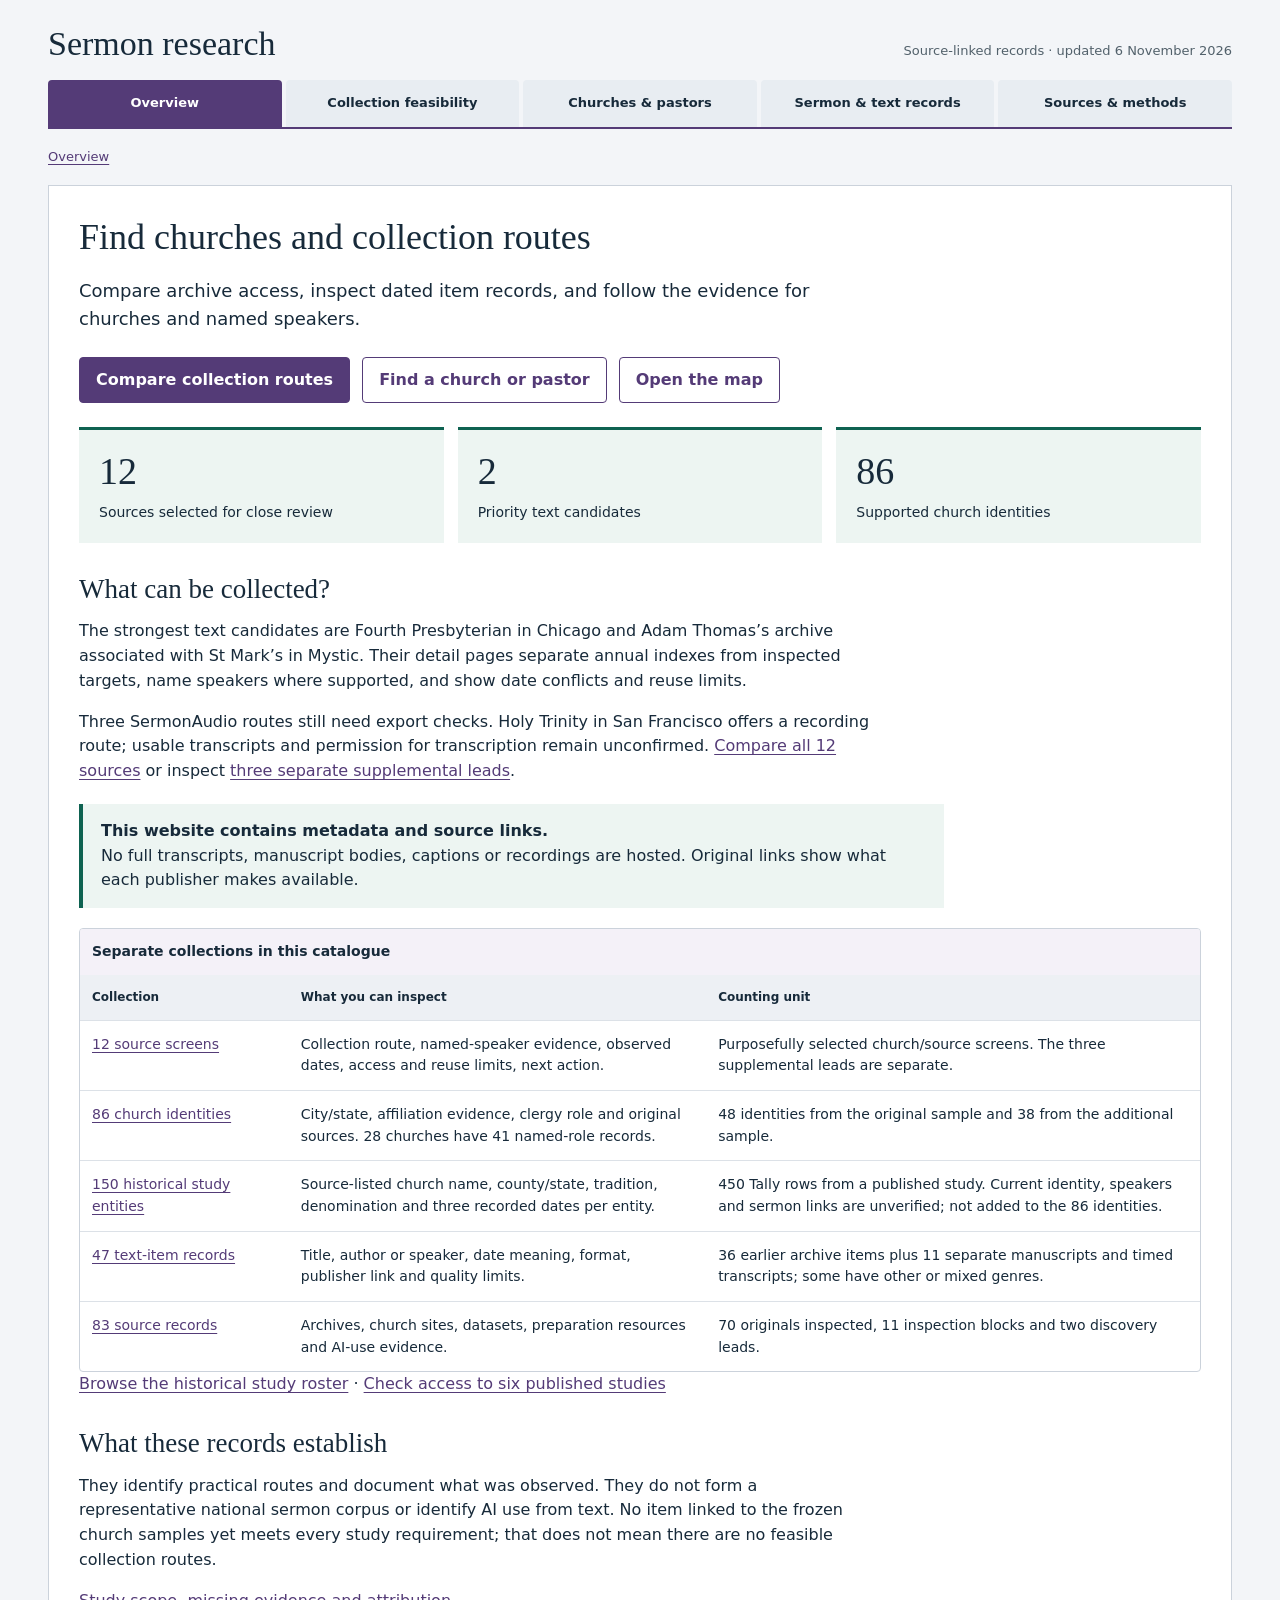
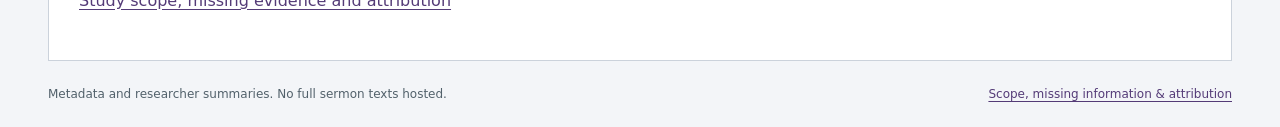
==== commit ba8dd1dc: "Add separate historical study roster and annual archive metadata" ====
--- a/index.html
+++ b/index.html
@@ -6,9 +6,12 @@
 
 .metric-grid{display:grid;grid-template-columns:repeat(3,1fr);gap:14px;margin:24px 0}.metric-grid>a,.metric-grid>div{padding:19px 20px;background:#edf5f2;border-top:3px solid var(--green);color:var(--ink);text-decoration:none;display:flex;flex-direction:column}.metric-grid strong{font:38px/1.2 Georgia,serif}.metric-grid span{font-size:14px;margin-top:7px}.view-switch{display:flex;gap:8px;flex-wrap:wrap;margin:20px 0}.view-switch a{padding:10px 15px;border:1px solid var(--plum);border-radius:4px;text-decoration:none}.view-switch a[aria-current=page]{background:var(--plum);color:white}.category-key{display:flex;flex-wrap:wrap;gap:8px;margin:20px 0}.category-key a{text-decoration:none}.category-key .tag{padding:8px 10px}.feasibility-table td{min-width:170px;max-width:290px;font-size:13px}.feasibility-table td:first-child{min-width:205px}.feasibility-table .tag{margin-top:8px}.feasibility-table table{min-width:950px}.plain-list{padding-left:22px;max-width:90ch}.plain-list li{margin:9px 0}.next-step{padding:16px 20px;background:#edf5f2;border-left:4px solid var(--green)}.study-controls{display:flex;gap:12px;align-items:end;flex-wrap:wrap;margin:20px 0;padding:14px;background:#f3f5f8}.study-controls label{display:flex;flex-direction:column;gap:5px;font-size:13px}.study-controls select{max-width:100%;padding:10px;border:1px solid #9aa7b9;background:white}.study-table{margin:16px 0;max-height:650px;overflow:auto}.study-table th{position:sticky;top:0;z-index:1}.study-table td{min-width:140px;max-width:340px;overflow-wrap:anywhere}.case-study{margin-top:30px;border-top:2px solid var(--line);padding-top:6px}.study-table .sub{display:block;margin-top:8px;color:var(--muted);font-size:12px}nav.main a{font-size:13px}
 @media(max-width:700px){.metric-grid{gap:7px}.metric-grid>a,.metric-grid>div{padding:12px 10px}.metric-grid strong{font-size:29px}.metric-grid span{font-size:11px;overflow-wrap:anywhere}nav.main a:last-child{grid-column:1/-1}.view-switch a{font-size:13px}.study-controls{display:grid;grid-template-columns:1fr}.study-controls select{width:100%}.toolbar{flex-wrap:wrap}.category-key{gap:6px}.category-key .tag{font-size:11px}.study-table{max-height:520px}.feasibility-table td{font-size:13px}}
+
+.study-cards{display:grid;grid-template-columns:1fr 1fr;gap:18px;margin:24px 0}.study-cards article{padding:20px;border:1px solid var(--line);border-top:3px solid var(--plum)}.study-cards h2{font-size:23px;margin:0 0 14px}.study-cards p{font-size:14px;margin-top:14px}.study-cards .tag{margin-bottom:6px}@media(max-width:700px){.study-cards{grid-template-columns:1fr}}
 </style></head><body><a class="skip" href="#main">Skip to content</a><div class="shell"><header class="mast"><a class="brand" href="#view=overview">Sermon research</a><p>Source-linked records · updated 6 November 2026</p></header><nav class="main" aria-label="Main navigation"><a href="#view=overview" data-nav="overview">Overview</a><a href="#view=feasibility" data-nav="feasibility">Collection feasibility</a><a href="#view=churches" data-nav="churches">Churches &amp; pastors</a><a href="#view=items" data-nav="items">Sermon &amp; text records</a><a href="#view=sources" data-nav="sources">Sources &amp; methods</a></nav><div id="crumb" class="breadcrumb" aria-label="Current location"></div><main id="main" tabindex="-1"></main><footer><span>Metadata and researcher summaries. No full sermon texts hosted.</span><a href="#view=about">Scope, missing information &amp; attribution</a></footer></div>
 <script id="public-data" type="application/json">{"schema_version":1,"checked_on":"6 November 2026","churches":[{"id":"overture:c7bdcf3d-9067-4cf0-89fe-155140efef6d","name":"St. Christina Orthodox Church","city":"Fremont","state":"CA","state_name":"California","division":"Pacific","sample":"Original sample","affiliation":"Orthodox Church in America","affiliation_as_stated":"Orthodox Church in America","affiliation_scope":"Local church’s own affiliation statement","identity_status":"Supported by church pages","checked_on":"2026-11-05","source_urls":["https://stchristinaorthodox.org/","https://stchristinaorthodox.org/our-parish","https://stchristinaorthodox.org/parish-history"],"people":[],"pastor_status":"No named local clergy role was established in the inspected reviewed pages.","sermon_status":"No study-eligible sermon text linked to this sampled church","eligible_sermons":0},{"id":"overture:865bbf1a-a940-4512-a270-7361c284e90f","name":"Living Water Church","city":"Aurora","state":"CO","state_name":"Colorado","division":"Mountain","sample":"Original sample","affiliation":"Not established","affiliation_as_stated":"Not established","affiliation_scope":"Exact denomination not established","identity_status":"Supported by church pages","checked_on":"2026-11-05","source_urls":["https://www.lwcweb.org/","https://www.lwcweb.org/lwc-kids-videos","https://www.lwcweb.org/about-lwc","https://www.lwcweb.org/contact"],"people":[{"name":"Ken Urban","role_verbatim":"Senior Pastors","role_english":"Senior Pastors","relationship_status":"advertised_local_clergy","name_completeness":"full_as_displayed","temporal_limit":"Advertised in the saved page; page publication date and present appointment have not been independently verified.","evidence_paraphrase":"The church's staff list identifies Ken and Amy Urban together as senior pastors.","checked_on":"2026-11-06","source_captured_at":"2026-11-05T04:10:43+00:00","source_url":"https://www.lwcweb.org/about-lwc"},{"name":"Amy Urban","role_verbatim":"Senior Pastors","role_english":"Senior Pastors","relationship_status":"advertised_local_clergy","name_completeness":"full_as_displayed","temporal_limit":"Advertised in the saved page; page publication date and present appointment have not been independently verified.","evidence_paraphrase":"The church's staff list identifies Ken and Amy Urban together as senior pastors.","checked_on":"2026-11-06","source_captured_at":"2026-11-05T04:10:43+00:00","source_url":"https://www.lwcweb.org/about-lwc"},{"name":"Jorge Benitez","role_verbatim":"Associate Pastors","role_english":"Associate Pastors","relationship_status":"advertised_local_clergy","name_completeness":"full_as_displayed","temporal_limit":"Advertised in the saved page; page publication date and present appointment have not been independently verified.","evidence_paraphrase":"The church's staff list identifies Jorge and Melanie Benitez together as associate pastors.","checked_on":"2026-11-06","source_captured_at":"2026-11-05T04:10:43+00:00","source_url":"https://www.lwcweb.org/about-lwc"},{"name":"Melanie Benitez","role_verbatim":"Associate Pastors","role_english":"Associate Pastors","relationship_status":"advertised_local_clergy","name_completeness":"full_as_displayed","temporal_limit":"Advertised in the saved page; page publication date and present appointment have not been independently verified.","evidence_paraphrase":"The church's staff list identifies Jorge and Melanie Benitez together as associate pastors.","checked_on":"2026-11-06","source_captured_at":"2026-11-05T04:10:43+00:00","source_url":"https://www.lwcweb.org/about-lwc"}],"pastor_status":"Named role in a church or official directory page","sermon_status":"No study-eligible sermon text linked to this sampled church","eligible_sermons":0},{"id":"overture:c36ab924-c329-4ea6-a920-cd4206105a33","name":"St. Anthony of Padua Catholic Church","city":"Wailuku","state":"HI","state_name":"Hawaii","division":"Pacific","sample":"Original sample","affiliation":"Catholic Church","affiliation_as_stated":"Catholic Church","affiliation_scope":"Local church’s own affiliation statement","identity_status":"Supported by church pages","checked_on":"2026-11-05","source_urls":["https://www.stanthonymaui.org/","https://www.stanthonymaui.org/our-history","https://www.stanthonymaui.org/parish-life"],"people":[],"pastor_status":"Only historical clergy names were found; no present local role was established.","sermon_status":"No study-eligible sermon text linked to this sampled church","eligible_sermons":0},{"id":"overture:0e44ab62-0c94-4680-b6ee-ee06a4a2e493","name":"United Lutheran Church, Langdon","city":"Langdon","state":"ND","state_name":"North Dakota","division":"West North Central","sample":"Original sample","affiliation":"Evangelical Lutheran Church in America","affiliation_as_stated":"Evangelical Lutheran Church in America","affiliation_scope":"Local church’s own affiliation statement","identity_status":"Supported by church pages","checked_on":"2026-11-05","source_urls":["https://www.unitedlangdon.org/","https://www.unitedlangdon.org/about.html","https://www.unitedlangdon.org/mission--values.html"],"people":[],"pastor_status":"No named local clergy role was established in the inspected reviewed pages.","sermon_status":"No study-eligible sermon text linked to this sampled church","eligible_sermons":0},{"id":"overture:10f4edd4-7d9a-47e8-a452-7ffd87cdb590","name":"Sacred Heart Catholic Church, Lincoln","city":"Lincoln","state":"NE","state_name":"Nebraska","division":"West North Central","sample":"Original sample","affiliation":"Catholic Church","affiliation_as_stated":"Catholic Church","affiliation_scope":"Local church’s own affiliation statement","identity_status":"Supported by church pages","checked_on":"2026-11-05","source_urls":["https://sacredheartlincoln.org/","https://sacredheartlincoln.org/about-us/parish-history","https://sacredheartlincoln.org/about-us/contact-us-directions"],"people":[{"name":"Leo Kosch","role_verbatim":"Frs.","role_english":"Priest named in parish history","relationship_status":"history_page_current_claim","name_completeness":"full_as_displayed","temporal_limit":"The history says 2015 to present, but its revision date is unknown. This is not confirmation of a November 2026 appointment.","evidence_paraphrase":"The parish history lists Leo Kosch among the succeeding priests, with a tenure beginning in 2015 and described as continuing at the time of writing.","checked_on":"2026-11-06","source_captured_at":"2026-11-05T04:10:54+00:00","source_url":"https://sacredheartlincoln.org/about-us/parish-history"}],"pastor_status":"Named role in a church or official directory page","sermon_status":"No study-eligible sermon text linked to this sampled church","eligible_sermons":0},{"id":"overture:fbbcfa77-724b-4c2e-84fe-09db6957101c","name":"Grace Lutheran Church, Nashua","city":"Nashua","state":"NH","state_name":"New Hampshire","division":"New England","sample":"Original sample","affiliation":"Lutheran Church–Missouri Synod","affiliation_as_stated":"Lutheran Church—Missouri Synod","affiliation_scope":"Local church’s own affiliation statement","identity_status":"Supported by church pages","checked_on":"2026-11-05","source_urls":["https://www.gracelutherannashua.org/","https://www.gracelutherannashua.org/about-us","https://www.gracelutherannashua.org/our-history"],"people":[{"name":"George Ruwisch","role_verbatim":"Senior Pastor","role_english":"Senior Pastor","relationship_status":"history_page_current_claim","name_completeness":"full_as_displayed","temporal_limit":"The undated history looks forward to 2025. Its present-tense account does not establish a November 2026 appointment.","evidence_paraphrase":"The parish history reports Ruwisch's installation as senior pastor in January 2017 and describes him working with Chen.","checked_on":"2026-11-06","source_captured_at":"2026-11-05T04:10:59+00:00","source_url":"https://www.gracelutherannashua.org/our-history"},{"name":"Lesley Chen","role_verbatim":"Associate Pastor","role_english":"Associate Pastor","relationship_status":"history_page_current_claim","name_completeness":"full_as_displayed","temporal_limit":"The undated history looks forward to 2025. Its present-tense account does not establish a November 2026 appointment.","evidence_paraphrase":"The parish history reports Chen's July 2022 installation as associate pastor and describes his work with Ruwisch.","checked_on":"2026-11-06","source_captured_at":"2026-11-05T04:10:59+00:00","source_url":"https://www.gracelutherannashua.org/our-history"}],"pastor_status":"Named role in a church or official directory page","sermon_status":"No study-eligible sermon text linked to this sampled church","eligible_sermons":0},{"id":"overture:56387751-fca8-4760-9aee-3cbeb35c1bcb","name":"Miranda Street church of Christ","city":"Las Cruces","state":"NM","state_name":"New Mexico","division":"Mountain","sample":"Original sample","affiliation":"Not established","affiliation_as_stated":"Not established","affiliation_scope":"Exact denomination not established","identity_status":"Supported by church pages","checked_on":"2026-11-05","source_urls":["https://www.churchofchristmiranda.com/","https://www.churchofchristmiranda.com/who-are-we/","https://www.churchofchristmiranda.com/plan-your-visit/"],"people":[],"pastor_status":"No named local clergy role was established in the inspected reviewed pages.","sermon_status":"No study-eligible sermon text linked to this sampled church","eligible_sermons":0},{"id":"overture:1aeb6def-7980-4740-b52a-93fd73f40dbb","name":"Wells Bridge Baptist Church","city":"Wells Bridge","state":"NY","state_name":"New York","division":"Middle Atlantic","sample":"Original sample","affiliation":"Not established","affiliation_as_stated":"Not established","affiliation_scope":"Exact denomination not established","identity_status":"Supported by church pages","checked_on":"2026-11-05","source_urls":["https://wellsbridgebaptistny.org/","https://wellsbridgebaptistny.org/about/","https://wellsbridgebaptistny.org/privacy-terms/"],"people":[],"pastor_status":"No named local clergy role was established in the inspected reviewed pages.","sermon_status":"No study-eligible sermon text linked to this sampled church","eligible_sermons":0},{"id":"overture:28831ffe-594f-4b81-8757-9677e1cd8827","name":"North Ridge Baptist Church","city":"Friedens","state":"PA","state_name":"Pennsylvania","division":"Middle Atlantic","sample":"Original sample","affiliation":"Not established","affiliation_as_stated":"Not established","affiliation_scope":"Exact denomination not established","identity_status":"Supported by church pages","checked_on":"2026-11-05","source_urls":["https://www.northridgebc.com/","https://www.northridgebc.com/about-2/","https://www.northridgebc.com/about-2/service-times/"],"people":[],"pastor_status":"No named local clergy role was established in the inspected reviewed pages.","sermon_status":"No study-eligible sermon text linked to this sampled church","eligible_sermons":0},{"id":"overture:0eea253c-b9bc-42f8-a2a6-46bbf80fbdd8","name":"Resurrection Lutheran Church","city":"Pierre","state":"SD","state_name":"South Dakota","division":"West North Central","sample":"Original sample","affiliation":"Lutheran Congregations in Mission for Christ","affiliation_as_stated":"Lutheran Congregations in Mission for Christ","affiliation_scope":"Local church’s own affiliation statement","identity_status":"Supported by church pages","checked_on":"2026-11-05","source_urls":["https://rlcpierre.com/","https://rlcpierre.com/about/history/","https://rlcpierre.com/about/services/"],"people":[],"pastor_status":"The inspected pages discuss unnamed current pastoral functions and named historical clergy; no current name is established.","sermon_status":"No study-eligible sermon text linked to this sampled church","eligible_sermons":0},{"id":"overture:12969480-3ceb-4438-aa40-af0e52e1dd5a","name":"Saints Constantine and Helen Orthodox Christian Church","city":"Cheyenne","state":"WY","state_name":"Wyoming","division":"Mountain","sample":"Original sample","affiliation":"Not established","affiliation_as_stated":"Not established","affiliation_scope":"Exact denomination not established","identity_status":"Supported by church pages","checked_on":"2026-11-05","source_urls":["https://www.orthodoxcheyenne.org/","https://www.orthodoxcheyenne.org/about_us/","https://www.denver.goarch.org/wyoming-parishes"],"people":[],"pastor_status":"No named local clergy role was established in the inspected reviewed pages.","sermon_status":"No study-eligible sermon text linked to this sampled church","eligible_sermons":0,"affiliation_note":"Greek Orthodox, local self-identification. Specific jurisdiction remains unverified; the regional directory returned HTTP 403.","affiliation_checked_on":"2026-11-06"},{"id":"overture:9b17bab3-3dde-4292-8090-c12145d7f89d","name":"Covington First United Methodist Church","city":"Covington","state":"TN","state_name":"Tennessee","division":"East South Central","sample":"Original sample","affiliation":"United Methodist Church","affiliation_as_stated":"United Methodist Church","affiliation_scope":"Local church’s own affiliation statement","identity_status":"Supported by church pages","checked_on":"2026-11-05","source_urls":["https://covingtonfumc.com/","https://covingtonfumc.com/about-us","https://covingtonfumc.com/about-us/plan-my-visit"],"people":[],"pastor_status":"No named local clergy role was established in the inspected reviewed pages.","sermon_status":"No study-eligible sermon text linked to this sampled church","eligible_sermons":0},{"id":"overture:ed304212-cf7c-4695-bff5-87b69d2efba1","name":"Protection of the Holy Virgin Mary Orthodox Church","city":"Clarksville","state":"TN","state_name":"Tennessee","division":"East South Central","sample":"Original sample","affiliation":"Not established","affiliation_as_stated":"Not established","affiliation_scope":"Exact denomination not established","identity_status":"Supported by church pages","checked_on":"2026-11-05","source_urls":["https://orthodoxclarksville.org/"],"people":[],"pastor_status":"A recommended book author is named, not a local clergy appointment.","sermon_status":"No study-eligible sermon text linked to this sampled church","eligible_sermons":0},{"id":"overture:219b71c6-1f83-4bdc-97c4-ea6ba7392f35","name":"St. Helena Catholic Church","city":"Fort Morgan","state":"CO","state_name":"Colorado","division":"Mountain","sample":"Original sample","affiliation":"Catholic Church","affiliation_as_stated":"Roman Catholic Church","affiliation_scope":"Local church’s own affiliation statement","identity_status":"Supported by church pages","checked_on":"2026-11-05","source_urls":["https://www.sthelenachurch.org/","https://www.sthelenachurch.org/home/history","https://www.sthelenachurch.org/parish-life"],"people":[{"name":"Francisco J. Garcia","role_verbatim":"Reverend","role_english":"Pastor (history page's description)","relationship_status":"history_page_current_claim","name_completeness":"full_as_displayed","temporal_limit":"The history carries a 2010 newspaper copyright notice but includes an undated succession update. The date of this appointment claim is unresolved; no November 2026 appointment is asserted.","evidence_paraphrase":"The parish history calls Francisco J. Garcia its current pastor.","checked_on":"2026-11-06","source_captured_at":"2026-11-05T04:31:41+00:00","source_url":"https://www.sthelenachurch.org/home/history"}],"pastor_status":"Named role in a church or official directory page","sermon_status":"No study-eligible sermon text linked to this sampled church","eligible_sermons":0},{"id":"overture:d79e1ab2-c141-463c-a341-35070423c769","name":"Laestadian Lutheran Church of Prescott Valley","city":"Prescott Valley","state":"AZ","state_name":"Arizona","division":"Mountain","sample":"Original sample","affiliation":"Not established","affiliation_as_stated":"Not established","affiliation_scope":"Exact denomination not established","identity_status":"Supported by church pages","checked_on":"2026-11-05","source_urls":["https://pvllchurch.info/","https://pvllchurch.info/about/","https://pvllchurch.info/join-us/"],"people":[],"pastor_status":"No named local clergy role was established in the inspected reviewed pages.","sermon_status":"No study-eligible sermon text linked to this sampled church","eligible_sermons":0},{"id":"overture:07f7bdf6-4191-4529-be4a-6b2258279ec9","name":"North Scottsdale United Methodist Church","city":"Scottsdale","state":"AZ","state_name":"Arizona","division":"Mountain","sample":"Original sample","affiliation":"United Methodist Church","affiliation_as_stated":"United Methodist Church","affiliation_scope":"Local church’s own affiliation statement","identity_status":"Supported by church pages","checked_on":"2026-11-05","source_urls":["https://www.nsumc.com/","https://www.nsumc.com/who-we-are/","https://www.nsumc.com/worship/"],"people":[{"name":"Christopher Wurpts","role_verbatim":"Lead Pastor","role_english":"Lead Pastor","relationship_status":"advertised_local_clergy","name_completeness":"full_as_displayed","temporal_limit":"Advertised in the saved page; page publication date and present appointment have not been independently verified.","evidence_paraphrase":"The church's Our Pastors section lists Christopher Wurpts as lead pastor.","checked_on":"2026-11-06","source_captured_at":"2026-11-05T04:31:46+00:00","source_url":"https://www.nsumc.com/who-we-are/"},{"name":"Leah Bergstrom","role_verbatim":"Pastor of Congregational Care","role_english":"Pastor of Congregational Care","relationship_status":"advertised_local_clergy","name_completeness":"full_as_displayed","temporal_limit":"Advertised in the saved page; page publication date and present appointment have not been independently verified.","evidence_paraphrase":"The church's Our Pastors section lists Leah Bergstrom as pastor of congregational care.","checked_on":"2026-11-06","source_captured_at":"2026-11-05T04:31:46+00:00","source_url":"https://www.nsumc.com/who-we-are/"}],"pastor_status":"Named role in a church or official directory page","sermon_status":"No study-eligible sermon text linked to this sampled church","eligible_sermons":0},{"id":"overture:906240dd-9119-4bf8-a04b-7ea9fcc84ec0","name":"All Saints of North America Orthodox Church","city":"Sun City","state":"AZ","state_name":"Arizona","division":"Mountain","sample":"Original sample","affiliation":"Russian Orthodox Church Outside of Russia","affiliation_as_stated":"Russian Orthodox Church Outside of Russia","affiliation_scope":"Local church’s own affiliation statement","identity_status":"Supported by church pages","checked_on":"2026-11-05","source_urls":["https://arizonaorthodox.com/","https://arizonaorthodox.com/becoming-orthodox/catechumen-lecture-series/","https://arizonaorthodox.com/about-us/","https://arizonaorthodox.com/orthodox-visitors-information/"],"people":[],"pastor_status":"The reviewed pages name article authors, a website designer and the diocesan bishop. None establishes a local pastoral appointment.","sermon_status":"No study-eligible sermon text linked to this sampled church","eligible_sermons":0},{"id":"overture:2f6f3261-9b78-4e79-bda3-9e038b3265fa","name":"Prince of Peace Lutheran Church","city":"Phoenix","state":"AZ","state_name":"Arizona","division":"Mountain","sample":"Original sample","affiliation":"Evangelical Lutheran Church in America","affiliation_as_stated":"Evangelical Lutheran Church in America","affiliation_scope":"Local church’s own affiliation statement","identity_status":"Supported by church pages","checked_on":"2026-11-05","source_urls":["https://www.popphoenix.org/","https://www.popphoenix.org/church-staff","https://www.popphoenix.org/worship"],"people":[{"name":"Rick Sherril","role_verbatim":"PASTOR","role_english":"PASTOR","relationship_status":"advertised_local_clergy","name_completeness":"full_as_displayed","temporal_limit":"The appointment is advertised in an undated staff page. A source spelling discrepancy remains; no independent identity or current-appointment check was made.","evidence_paraphrase":"The staff page lists Rick Sherril as pastor. The worship page instead spells the surname Sherrill; the staff-page spelling is retained.","checked_on":"2026-11-06","source_captured_at":"2026-11-05T04:31:56+00:00","source_url":"https://www.popphoenix.org/church-staff"},{"name":"Paul Nelson","role_verbatim":"Visitation Pastor","role_english":"Visitation Pastor","relationship_status":"advertised_local_clergy","name_completeness":"full_as_displayed","temporal_limit":"Advertised in the saved page; page publication date and present appointment have not been independently verified.","evidence_paraphrase":"The staff page lists Paul Nelson as visitation pastor and says he joined in 2015.","checked_on":"2026-11-06","source_captured_at":"2026-11-05T04:31:56+00:00","source_url":"https://www.popphoenix.org/church-staff"}],"pastor_status":"Named role in a church or official directory page","sermon_status":"No study-eligible sermon text linked to this sampled church","eligible_sermons":0},{"id":"overture:da2d11fb-81a8-4a48-ab00-4f3b2ea241d0","name":"St. Mary’s Indian Orthodox Church of Boston","city":"Maynard","state":"MA","state_name":"Massachusetts","division":"New England","sample":"Original sample","affiliation":"Malankara Orthodox Syrian Church","affiliation_as_stated":"Malankara Orthodox Syrian Church","affiliation_scope":"Local church’s own affiliation statement","identity_status":"Supported by church pages","checked_on":"2026-11-05","source_urls":["https://stmarysboston.org/","https://stmarysboston.org/auth/request-link/","https://stmarysboston.org/about/history/","https://stmarysboston.org/worship-services/timing/"],"people":[],"pastor_status":"The history ends with a 2009 vicar appointment. The saved current-role navigation does not supply a name.","sermon_status":"No study-eligible sermon text linked to this sampled church","eligible_sermons":0},{"id":"overture:ec2df8ef-2e53-41bd-9416-f8b567ee28d5","name":"Eucharist Church","city":"San Francisco","state":"CA","state_name":"California","division":"Pacific","sample":"Original sample","affiliation":"Anglican Church in North America (ACNA)","affiliation_as_stated":"Anglican Church in North America (ACNA)","affiliation_scope":"Local church’s explicit affiliation statement","identity_status":"Supported by church pages","checked_on":"2026-11-05","source_urls":["https://eucharistsf.org/","https://eucharistsf.org/vision","https://eucharistsf.org/sundays","https://eucharistsf.org/affiliation","https://c4so.org/church-locator/"],"people":[],"pastor_status":"A link says Meet our New Rector, but the inspected pages do not give that rector's name.","sermon_status":"No study-eligible sermon text linked to this sampled church","eligible_sermons":0,"affiliation_organization":"Churches for the Sake of Others (C4SO)","affiliation_note":"The church’s Affiliation page identifies ACNA and C4SO as its diocese. The individual C4SO directory entry was not independently rendered.","affiliation_checked_on":"2026-11-06"},{"id":"overture:e1e5cf13-41e8-4020-a3b5-4874258e3e23","name":"Unity African Methodist Episcopal Church","city":"Seffner","state":"FL","state_name":"Florida","division":"South Atlantic","sample":"Original sample","affiliation":"African Methodist Episcopal Church","affiliation_as_stated":"African Methodist Episcopal Church","affiliation_scope":"Local church’s own affiliation statement","identity_status":"Supported by church pages","checked_on":"2026-11-05","source_urls":["https://unityame.org/","https://unityame.org/who-we-are"],"people":[{"name":"Patricia A. Mosley","role_verbatim":"Pastor","role_english":"Pastor","relationship_status":"advertised_local_clergy","name_completeness":"full_as_displayed","temporal_limit":"Advertised in the saved page; page publication date and present appointment have not been independently verified.","evidence_paraphrase":"The church's Who We Are page signs its welcome with Patricia A. Mosley's name and pastor role.","checked_on":"2026-11-06","source_captured_at":"2026-11-05T04:31:58+00:00","source_url":"https://unityame.org/who-we-are"}],"pastor_status":"Named role in a church or official directory page","sermon_status":"No study-eligible sermon text linked to this sampled church","eligible_sermons":0},{"id":"overture:f4d76c5d-7642-4a99-8961-c7b93aed675d","name":"Holy Spirit Orthodox Church","city":"Huntington","state":"WV","state_name":"West Virginia","division":"South Atlantic","sample":"Original sample","affiliation":"Antiochian Orthodox Christian Archdiocese of North America","affiliation_as_stated":"Antiochian Orthodox Christian Archdiocese of North America","affiliation_scope":"Local church’s own affiliation statement","identity_status":"Supported by church pages","checked_on":"2026-11-05","source_urls":["https://www.holyspiritwv.org/","https://www.holyspiritwv.org/pages/about-us","https://www.holyspiritwv.org/pages/parish-history"],"people":[],"pastor_status":"The history reports a 2001 local appointment and later service, and names parish sons serving other churches. It does not securely establish today's local clergy.","sermon_status":"No study-eligible sermon text linked to this sampled church","eligible_sermons":0},{"id":"overture:d2841965-5f21-4c38-a042-d8d646424eb7","name":"Sacred Heart Catholic Church — Pratt","city":"Pratt","state":"KS","state_name":"Kansas","division":"West North Central","sample":"Original sample","affiliation":"Catholic Church","affiliation_as_stated":"Roman Catholic Church","affiliation_scope":"Local church’s own affiliation statement","identity_status":"Supported by church pages","checked_on":"2026-11-05","source_urls":["https://sacredheartpratt.com/","https://sacredheartpratt.com/about/father-s-welcome","https://sacredheartpratt.com/about/history-heritage"],"people":[{"name":"Charles Atuah","role_verbatim":"Fr.","role_english":"Father; precise parish office not stated","relationship_status":"local_clergy_listing_office_unspecified","name_completeness":"full_as_displayed","temporal_limit":"Advertised in the saved page; page publication date and present appointment have not been independently verified.","evidence_paraphrase":"The parish's Father's Welcome is signed by Fr. Charles Atuah, MSP. A more specific office title is not stated.","checked_on":"2026-11-06","source_captured_at":"2026-11-05T04:32:03+00:00","source_url":"https://sacredheartpratt.com/about/father-s-welcome"}],"pastor_status":"Named role in a church or official directory page","sermon_status":"No study-eligible sermon text linked to this sampled church","eligible_sermons":0},{"id":"overture:c9374968-f41b-4552-8bb2-8a0c0df6707b","name":"Faribault Fourth Avenue United Methodist Church","city":"Faribault","state":"MN","state_name":"Minnesota","division":"West North Central","sample":"Original sample","affiliation":"United Methodist Church","affiliation_as_stated":"United Methodist Church","affiliation_scope":"Local church’s own affiliation statement","identity_status":"Supported by church pages","checked_on":"2026-11-05","source_urls":["https://fourthaveumc.org/","https://fourthaveumc.org/about-us"],"people":[{"name":"Shawn Stoll","role_verbatim":"Pastor","role_english":"Pastor","relationship_status":"advertised_local_clergy","name_completeness":"full_as_displayed","temporal_limit":"The source reports a July 1, 2025 start and advertises him in its pastor section. Continuation beyond the saved capture was not checked.","evidence_paraphrase":"The Meet Our Pastor section names Shawn Stoll and says his appointment began July 1, 2025, shared with Hope Church in Faribault.","checked_on":"2026-11-06","source_captured_at":"2026-11-05T04:32:06+00:00","source_url":"https://fourthaveumc.org/about-us"}],"pastor_status":"Named role in a church or official directory page","sermon_status":"No study-eligible sermon text linked to this sampled church","eligible_sermons":0},{"id":"overture:07110af6-945e-4898-b24b-97b47cc0fb97","name":"St. Sava Serbian Orthodox Church — South St. Paul","city":"South St Paul","state":"MN","state_name":"Minnesota","division":"West North Central","sample":"Original sample","affiliation":"Not established","affiliation_as_stated":"Not established","affiliation_scope":"Exact denomination not established","identity_status":"Supported by church pages","checked_on":"2026-11-05","source_urls":["https://www.stsavamn.org/","https://www.stsavamn.org/our-history","https://www.stsavamn.org/visit-us"],"people":[],"pastor_status":"The only named parish priest is in the church's 1950 founding history.","sermon_status":"No study-eligible sermon text linked to this sampled church","eligible_sermons":0,"affiliation_note":"Serbian Orthodox, local self-identification. Current eparchy remains unestablished.","affiliation_checked_on":"2026-11-06"},{"id":"overture:8eabc047-d2d2-4a94-9ea7-a900dd00bda0","name":"New Hope Baptist Church — Little Rock","city":"Little Rock","state":"AR","state_name":"Arkansas","division":"West South Central","sample":"Original sample","affiliation":"Not established","affiliation_as_stated":"Not established","affiliation_scope":"Exact denomination not established","identity_status":"Supported by church pages","checked_on":"2026-11-05","source_urls":["https://www.newhopelr.com/","https://www.newhopelr.com/about-us"],"people":[{"name":"AJ","role_verbatim":"Youth Pastor","role_english":"Youth Pastor","relationship_status":"advertised_local_clergy","name_completeness":"partial","temporal_limit":"Advertised in the saved page; page publication date and present appointment have not been independently verified.","evidence_paraphrase":"The church explicitly calls AJ its youth pastor, but the saved page gives no full name.","checked_on":"2026-11-06","source_captured_at":"2026-11-05T03:42:33+00:00","source_url":"https://www.newhopelr.com/"}],"pastor_status":"Named role in a church or official directory page","sermon_status":"No study-eligible sermon text linked to this sampled church","eligible_sermons":0},{"id":"overture:619a5b07-92fd-41f9-840d-08860d1b1c88","name":"Grace Lutheran Church — Lowell","city":"Lowell","state":"AR","state_name":"Arkansas","division":"West South Central","sample":"Original sample","affiliation":"Not established","affiliation_as_stated":"Not established","affiliation_scope":"Exact denomination not established","identity_status":"Supported by church pages","checked_on":"2026-11-05","source_urls":["https://gracelutherannwa.com/","https://gracelutherannwa.com/who-we-are/"],"people":[{"name":"Chuck Huebner","role_verbatim":"Pastor","role_english":"Pastor","relationship_status":"advertised_local_clergy","name_completeness":"full_as_displayed","temporal_limit":"Advertised in the saved page; page publication date and present appointment have not been independently verified.","evidence_paraphrase":"In the church's Who We Are statement, Huebner describes himself as this church's pastor and signs with that role.","checked_on":"2026-11-06","source_captured_at":"2026-11-05T04:32:15+00:00","source_url":"https://gracelutherannwa.com/who-we-are/"}],"pastor_status":"Named role in a church or official directory page","sermon_status":"No study-eligible sermon text linked to this sampled church","eligible_sermons":0},{"id":"overture:1d8dd8d0-3a23-45bf-bb97-7fa78572aaa0","name":"First Assembly of God — Troup","city":"Troup","state":"TX","state_name":"Texas","division":"West South Central","sample":"Original sample","affiliation":"Not established","affiliation_as_stated":"Not established","affiliation_scope":"Exact denomination not established","identity_status":"Supported by church pages","checked_on":"2026-11-05","source_urls":["https://troupag.wixsite.com/firstassemblyofgodtr"],"people":[],"pastor_status":"No named local clergy role was established in the inspected reviewed pages.","sermon_status":"No study-eligible sermon text linked to this sampled church","eligible_sermons":0},{"id":"overture:c4f7abb1-e1b6-429c-ac30-d93fe8486d78","name":"Church in Yarnell","city":"Yarnell","state":"AZ","state_name":"Arizona","division":"Mountain","sample":"Original sample","affiliation":"Not established","affiliation_as_stated":"Not established","affiliation_scope":"Exact denomination not established","identity_status":"Supported by church pages","checked_on":"2026-11-05","source_urls":["https://www.churchinyarnell.org/contact/","https://www.churchinyarnell.org/our-church-history-bill/","https://www.churchinyarnell.org/"],"people":[{"name":"Dale Cook","role_verbatim":"Pastor","role_english":"Pastor","relationship_status":"advertised_local_clergy","name_completeness":"full_as_displayed","temporal_limit":"Advertised in the saved page; page publication date and present appointment have not been independently verified.","evidence_paraphrase":"The church's contact page lists Dale Cook with the role Pastor.","checked_on":"2026-11-06","source_captured_at":"2026-11-05T05:05:23+00:00","source_url":"https://www.churchinyarnell.org/contact/"}],"pastor_status":"Named role in a church or official directory page","sermon_status":"No study-eligible sermon text linked to this sampled church","eligible_sermons":0},{"id":"overture:d9c875ff-aa1f-46d3-9101-2389bd3c9428","name":"Zion United Methodist Church","city":"Hooppole","state":"IL","state_name":"Illinois","division":"East North Central","sample":"Original sample","affiliation":"United Methodist Church","affiliation_as_stated":"The United Methodist Church","affiliation_scope":"Official directory evidence","identity_status":"Named in an official directory","checked_on":"2026-11-05","source_urls":["https://www.umc.org/en/find-a-church/church?id=001Um00000PFOhDIAX"],"people":[],"pastor_status":"No named local clergy role was established in the inspected reviewed pages.","sermon_status":"No study-eligible sermon text linked to this sampled church","eligible_sermons":0},{"id":"overture:7f726562-60d8-4f3c-b08f-13ca5e91f11e","name":"Asher Glade","city":"Friendsville","state":"MD","state_name":"Maryland","division":"South Atlantic","sample":"Original sample","affiliation":"Covenant Brethren Church","affiliation_as_stated":"Covenant Brethren Church","affiliation_scope":"Official directory evidence","identity_status":"Named in an official directory","checked_on":"2026-11-05","source_urls":["https://churches.covenantbrethren.org/churches/united-states/maryland/friendsville/asher-glade/"],"people":[],"pastor_status":"The previously cited page could not be rechecked from the available evidence, so no clergy name is published.","sermon_status":"No study-eligible sermon text linked to this sampled church","eligible_sermons":0},{"id":"overture:b9accdb9-f748-4425-8cea-995a949718ec","name":"Beth-El A.M.E. Zion Church","city":"Cleveland","state":"OH","state_name":"Ohio","division":"East North Central","sample":"Original sample","affiliation":"African Methodist Episcopal Zion Church","affiliation_as_stated":"African Methodist Episcopal Zion Church","affiliation_scope":"Official directory evidence","identity_status":"Named in an official directory","checked_on":"2026-11-05","source_urls":["https://amezion.org/location/beth-el/"],"people":[],"pastor_status":"The previously cited page could not be rechecked from the available evidence, so no clergy name is published.","sermon_status":"No study-eligible sermon text linked to this sampled church","eligible_sermons":0},{"id":"overture:1bc713df-0392-4e37-993b-2aa72142aa11","name":"Warren United Church","city":"Warren","state":"VT","state_name":"Vermont","division":"New England","sample":"Original sample","affiliation":"United Church of Christ","affiliation_as_stated":"United Church of Christ","affiliation_scope":"Local church’s own affiliation statement","identity_status":"Supported by church pages","checked_on":"2026-11-05","source_urls":["https://warrenunitedchurch.wordpress.com/home-2/about-2/","https://warrenunitedchurch.wordpress.com/contact/","https://warrenunitedchurch.wordpress.com/"],"people":[],"pastor_status":"No named local clergy role was established in the inspected reviewed pages.","sermon_status":"No study-eligible sermon text linked to this sampled church","eligible_sermons":0},{"id":"overture:579f64c0-15fe-4829-890a-b7ffc6feb9a0","name":"Bethany Evangelical Lutheran Church","city":"Milwaukee","state":"WI","state_name":"Wisconsin","division":"East North Central","sample":"Original sample","affiliation":"Lutheran Church–Missouri Synod","affiliation_as_stated":"Lutheran Church–Missouri Synod","affiliation_scope":"Official directory evidence","identity_status":"Named in an official directory","checked_on":"2026-11-05","source_urls":["https://locator.lcms.org/church/C/586658","https://myemail.constantcontact.com/December-2025---SWD-Mission-Moments.html?aid=IVlke18INlE\u0026soid=1113164881404"],"people":[],"pastor_status":"The previously cited page could not be rechecked from the available evidence, so no clergy name is published.","sermon_status":"No study-eligible sermon text linked to this sampled church","eligible_sermons":0},{"id":"overture:e7fa7ff5-9262-41c6-95dd-01d63c5e3c65","name":"Saint Demetrios Greek Orthodox Church","city":"Jamaica","state":"NY","state_name":"New York","division":"Middle Atlantic","sample":"Original sample","affiliation":"Not established","affiliation_as_stated":"Not established","affiliation_scope":"Exact denomination not established","identity_status":"Supported by church pages","checked_on":"2026-11-05","source_urls":["https://www.stdemetrios.ny.goarch.org/index/about_us","https://www.stdemetrios.ny.goarch.org/contact_us/","https://www.stdemetrios.ny.goarch.org/"],"people":[],"pastor_status":"No named local clergy role was established in the inspected reviewed pages.","sermon_status":"No study-eligible sermon text linked to this sampled church","eligible_sermons":0},{"id":"overture:95ea6168-210a-4d6a-881c-99fd9f8a8bd8","name":"Grace Reformation Bible Church","city":"Barre","state":"MA","state_name":"Massachusetts","division":"New England","sample":"Original sample","affiliation":"Not established","affiliation_as_stated":"Not established","affiliation_scope":"Exact denomination not established","identity_status":"Supported by church pages","checked_on":"2026-11-05","source_urls":["https://gracereformation.net/about/","https://gracereformation.net/contact/","https://gracereformation.net/service-time-directions/","https://gracereformation.net/"],"people":[],"pastor_status":"No named local clergy role was established in the inspected reviewed pages.","sermon_status":"No study-eligible sermon text linked to this sampled church","eligible_sermons":0},{"id":"overture:2aaecd5b-ca9e-43f2-90d0-ed9d6e961476","name":"West Hartland Church / West Hartland Methodist Church","city":"Norwalk","state":"OH","state_name":"Ohio","division":"East North Central","sample":"Original sample","affiliation":"Global Methodist Church","affiliation_as_stated":"Global Methodist Church","affiliation_scope":"Church statement with directory corroboration","identity_status":"Supported by church pages","checked_on":"2026-11-05","source_urls":["https://www.west-hartland-church.com/contact-us/","https://www.west-hartland-church.com/","https://alleghenywestgmc.org/find-a-church-map/","https://www.umdata.org/church?church=656361","https://www.eocumc.com/journal/_pdf2023/2023Journal-2.pdf","https://www.eocumc.com/eoac23/_pdf/23DisaffiliatingChurches-2.pdf"],"people":[],"pastor_status":"The previously cited page could not be rechecked from the available evidence, so no clergy name is published.","sermon_status":"No study-eligible sermon text linked to this sampled church","eligible_sermons":0},{"id":"overture:c175b357-3b4c-45c9-9579-ea0067f6c973","name":"St Nikola Serbian Orthodox Church","city":"Cudahy","state":"WI","state_name":"Wisconsin","division":"East North Central","sample":"Original sample","affiliation":"Serbian Orthodox Church","affiliation_as_stated":"Serbian Orthodox Church","affiliation_scope":"Official directory evidence","identity_status":"Named in an official directory","checked_on":"2026-11-05","source_urls":["https://www.serborth.org/parishes?id=264\u0026type=details","https://www.assemblyofbishops.org/directories/parishes?city=\u0026clergy=a\u0026parish=\u0026searchType=parish\u0026state=-1"],"people":[],"pastor_status":"The previously cited page could not be rechecked from the available evidence, so no clergy name is published.","sermon_status":"No study-eligible sermon text linked to this sampled church","eligible_sermons":0},{"id":"overture:984b6ca6-b7e5-4cd1-8e3a-81c49d4d0924","name":"Lake Pointe Baptist Church","city":"Dadeville","state":"AL","state_name":"Alabama","division":"East South Central","sample":"Original sample","affiliation":"Not established","affiliation_as_stated":"Not established","affiliation_scope":"Exact denomination not established","identity_status":"Supported by church pages","checked_on":"2026-11-05","source_urls":["https://lakepointebaptist.churchtrac.com/connect"],"people":[],"pastor_status":"No named local clergy role was established in the inspected reviewed pages.","sermon_status":"No study-eligible sermon text linked to this sampled church","eligible_sermons":0},{"id":"overture:64123dbc-fd6b-4303-b08b-441afeb6744a","name":"Evans Memorial A.M.E.Z. Church","city":"Norwich","state":"CT","state_name":"Connecticut","division":"New England","sample":"Original sample","affiliation":"Not established","affiliation_as_stated":"Not established","affiliation_scope":"Local church’s own affiliation statement","identity_status":"Supported by church pages","checked_on":"2026-11-05","source_urls":["https://www.evansmemorialamez.org/","https://www.evansmemorialamez.org/visit-us"],"people":[],"pastor_status":"The previously cited page could not be rechecked from the available evidence, so no clergy name is published.","sermon_status":"No study-eligible sermon text linked to this sampled church","eligible_sermons":0},{"id":"overture:1f90bf2a-37a9-420e-b0e8-2f3f4e486b23","name":"Faunce Memorial Union Church (Faunce Church / Chapel in the Forest)","city":"Plymouth","state":"MA","state_name":"Massachusetts","division":"New England","sample":"Original sample","affiliation":"Not established","affiliation_as_stated":"Not established","affiliation_scope":"Exact denomination not established","identity_status":"Supported by church pages","checked_on":"2026-11-05","source_urls":["https://chapelintheforest.org"],"people":[{"name":"Mark Broderick","role_verbatim":"OUR PASTOR","role_english":"OUR PASTOR","relationship_status":"advertised_local_clergy","name_completeness":"full_as_displayed","temporal_limit":"Advertised in the saved page; page publication date and present appointment have not been independently verified.","evidence_paraphrase":"The church's Our Pastor section profiles Mark Broderick and says he came to serve Faunce in 2013. His spouse is not assigned a clergy role.","checked_on":"2026-11-06","source_captured_at":"2026-11-05T05:55:44+00:00","source_url":"https://chapelintheforest.org"}],"pastor_status":"Named role in a church or official directory page","sermon_status":"No study-eligible sermon text linked to this sampled church","eligible_sermons":0},{"id":"overture:d6e744e0-91a4-40dc-8206-1678afc69706","name":"Bethel AME Church","city":"Davenport","state":"IA","state_name":"Iowa","division":"West North Central","sample":"Original sample","affiliation":"African Methodist Episcopal Church","affiliation_as_stated":"African Methodist Episcopal Church","affiliation_scope":"Official directory evidence","identity_status":"Named in an official directory","checked_on":"2026-11-05","source_urls":["https://ame4th.org/illinois/"],"people":[],"pastor_status":"The previously cited page could not be rechecked from the available evidence, so no clergy name is published.","sermon_status":"No study-eligible sermon text linked to this sampled church","eligible_sermons":0},{"id":"overture:b2c8c14b-24a3-4600-8fc4-c6caaf43be34","name":"Palmer Pentecostal Church","city":"Palmer","state":"AK","state_name":"Alaska","division":"Pacific","sample":"Original sample","affiliation":"United Pentecostal Church International","affiliation_as_stated":"United Pentecostal Church International","affiliation_scope":"Official directory evidence","identity_status":"Named in an official directory","checked_on":"2026-11-05","source_urls":["https://www.akydistrict.com/find-a-church","https://www.akydistrict.com/"],"people":[],"pastor_status":"The previously cited page could not be rechecked from the available evidence, so no clergy name is published.","sermon_status":"No study-eligible sermon text linked to this sampled church","eligible_sermons":0},{"id":"overture:ea1e6ece-dc3a-4297-ae4d-67ff8bd6a19a","name":"Alcolu Church Of God Of Prophecy","city":"Alcolu","state":"SC","state_name":"South Carolina","division":"South Atlantic","sample":"Original sample","affiliation":"Church of God of Prophecy","affiliation_as_stated":"Church of God of Prophecy","affiliation_scope":"Official directory evidence","identity_status":"Named in an official directory","checked_on":"2026-11-05","source_urls":["https://www.sccogop.org/connect/churches","https://www.sccogop.org/connect/church-locator"],"people":[],"pastor_status":"The previously cited page could not be rechecked from the available evidence, so no clergy name is published.","sermon_status":"No study-eligible sermon text linked to this sampled church","eligible_sermons":0},{"id":"overture:2700b973-0459-4d69-ac96-33abe15fd14d","name":"St Spyridon Greek Orthodox Church","city":"Upland","state":"CA","state_name":"California","division":"Pacific","sample":"Original sample","affiliation":"Not established","affiliation_as_stated":"Not established","affiliation_scope":"Local church names its Orthodox metropolis","identity_status":"Supported by church pages","checked_on":"2026-11-05","source_urls":["http://www.saintspyridon.org/"],"people":[{"name":"Iustinian","role_verbatim":"Father","role_english":"Father; precise parish office not stated","relationship_status":"local_clergy_listing_office_unspecified","name_completeness":"partial","temporal_limit":"Advertised in the saved page; page publication date and present appointment have not been independently verified.","evidence_paraphrase":"The parish directs requests for sacraments, funerals and visitation to Father Iustinian; no surname or exact appointment title is supplied.","checked_on":"2026-11-06","source_captured_at":"2026-11-05T10:22:33+00:00","source_url":"http://www.saintspyridon.org/"}],"pastor_status":"Named role in a church or official directory page","sermon_status":"No study-eligible sermon text linked to this sampled church","eligible_sermons":0},{"id":"overture:67c05038-c8cd-4eda-856f-f9767001aa6a","name":"St. Paul's Episcopal Church","city":"Paterson","state":"NJ","state_name":"New Jersey","division":"Middle Atlantic","sample":"Original sample","affiliation":"The Episcopal Church","affiliation_as_stated":"The Episcopal Church","affiliation_scope":"Local church’s own affiliation statement","identity_status":"Supported by church pages","checked_on":"2026-11-05","source_urls":["https://www.stpaulspaterson.org/","https://dioceseofnewark.org/heat-waves-hospitality-and-hallelujahs/"],"people":[],"pastor_status":"The pages identify scheduled celebrants and preachers, including a shared summer service. They do not resolve a current local appointment.","sermon_status":"No study-eligible sermon text linked to this sampled church","eligible_sermons":0},{"id":"overture:e2617cfa-869e-49b4-ba3c-9ae2dd4e37f6","name":"Friedens Evangelical Lutheran Church","city":"Hegins","state":"PA","state_name":"Pennsylvania","division":"Middle Atlantic","sample":"Original sample","affiliation":"Evangelical Lutheran Church in America","affiliation_as_stated":"Evangelical Lutheran Church in America","affiliation_scope":"Local church’s own affiliation statement","identity_status":"Supported by church pages","checked_on":"2026-11-05","source_urls":["https://www.thefriedenslutheran.com/","https://www.lutheransalive.org/congregations-in-smd"],"people":[],"pastor_status":"The church advertises a pastoral vacancy, a directory lists a designated pastor, and the homepage schedules another preacher. The current appointment is not established.","sermon_status":"No study-eligible sermon text linked to this sampled church","eligible_sermons":0},{"id":"overture:77126313-be17-40b4-837b-0c58f42cac1c","name":"Immaculate Heart of Mary Church","city":"Sedro-Woolley","state":"WA","state_name":"Washington","division":"Pacific","sample":"Original sample","affiliation":"Catholic Church","affiliation_as_stated":"Roman Catholic Church","affiliation_scope":"Official directory evidence","identity_status":"Named in an official directory","checked_on":"2026-11-05","source_urls":["https://archseattle.org/parish/immaculate-heart-of-mary-sedro-woolley-98284/"],"people":[{"name":"Thomas G. McMichael","role_verbatim":"Pastor","role_english":"Pastor","relationship_status":"advertised_local_clergy","name_completeness":"full_as_displayed","temporal_limit":"Advertised in the saved page; page publication date and present appointment have not been independently verified.","evidence_paraphrase":"The archdiocese's parish page lists Thomas G. McMichael as pastor in its Clergy section; the page describes shared parish-family leadership.","checked_on":"2026-11-06","source_captured_at":"2026-11-05T14:20:40+00:00","source_url":"https://archseattle.org/parish/immaculate-heart-of-mary-sedro-woolley-98284/"},{"name":"Victor Raj Anas Dass","role_verbatim":"Parochial Vicar","role_english":"Parochial Vicar","relationship_status":"advertised_local_clergy","name_completeness":"full_as_displayed","temporal_limit":"Advertised in the saved page; page publication date and present appointment have not been independently verified.","evidence_paraphrase":"The archdiocese's parish page lists Victor Raj Anas Dass, H.G.N., as parochial vicar.","checked_on":"2026-11-06","source_captured_at":"2026-11-05T14:20:40+00:00","source_url":"https://archseattle.org/parish/immaculate-heart-of-mary-sedro-woolley-98284/"},{"name":"Francisco J. Cancino","role_verbatim":"Parochial Vicar","role_english":"Parochial Vicar","relationship_status":"advertised_local_clergy","name_completeness":"full_as_displayed","temporal_limit":"Advertised in the saved page; page publication date and present appointment have not been independently verified.","evidence_paraphrase":"The archdiocese's parish page lists Francisco J. Cancino as parochial vicar.","checked_on":"2026-11-06","source_captured_at":"2026-11-05T14:20:40+00:00","source_url":"https://archseattle.org/parish/immaculate-heart-of-mary-sedro-woolley-98284/"},{"name":"Antonio Cavazos","role_verbatim":"Deacon","role_english":"Deacon","relationship_status":"advertised_local_clergy","name_completeness":"full_as_displayed","temporal_limit":"Advertised in the saved page; page publication date and present appointment have not been independently verified.","evidence_paraphrase":"The archdiocese's parish page includes Antonio Cavazos as deacon in its Clergy section.","checked_on":"2026-11-06","source_captured_at":"2026-11-05T14:20:40+00:00","source_url":"https://archseattle.org/parish/immaculate-heart-of-mary-sedro-woolley-98284/"}],"pastor_status":"Named role in a church or official directory page","sermon_status":"No study-eligible sermon text linked to this sampled church","eligible_sermons":0},{"id":"overture:c49a2db6-0d63-49d5-aab3-63cb188d6b7c","name":"Holy Trinity Anglican Church","city":"Broomfield","state":"CO","state_name":"Colorado","division":"Mountain","sample":"Additional sample","affiliation":"Not established","affiliation_as_stated":"Not established","affiliation_scope":"Exact denomination not established","identity_status":"Supported by church pages","checked_on":"2026-11-05","source_urls":["https://www.holytrinitybroomfield.com/"],"people":[],"pastor_status":"No named local clergy role was established in the inspected reviewed pages.","sermon_status":"No study-eligible sermon text linked to this sampled church","eligible_sermons":0},{"id":"overture:fdb9f9a7-6f73-4a6f-a3ef-1d736bc72221","name":"Lane Memorial CME Church","city":"Washington","state":"DC","state_name":"District of Columbia","division":"South Atlantic","sample":"Additional sample","affiliation":"Not established","affiliation_as_stated":"Not established","affiliation_scope":"Exact denomination not established","identity_status":"Supported by church pages","checked_on":"2026-11-05","source_urls":["https://lanememorialdc.cmechurches.org/"],"people":[],"pastor_status":"No named local clergy role was established in the inspected reviewed pages.","sermon_status":"No study-eligible sermon text linked to this sampled church","eligible_sermons":0},{"id":"overture:790842b9-508f-4f40-85d7-e6907e4d33c8","name":"King of Kings Anglican Church","city":"Mountain View","state":"MO","state_name":"Missouri","division":"West North Central","sample":"Additional sample","affiliation":"Not established","affiliation_as_stated":"Not established","affiliation_scope":"Exact denomination not established","identity_status":"Supported by church pages","checked_on":"2026-11-05","source_urls":["https://www.kingofkingsmv.com/"],"people":[],"pastor_status":"No named local clergy role was established in the inspected reviewed pages.","sermon_status":"No study-eligible sermon text linked to this sampled church","eligible_sermons":0},{"id":"overture:2a011a37-48c1-4d74-ba91-54dd3d06d072","name":"St Alban's Episcopal Church","city":"McCook","state":"NE","state_name":"Nebraska","division":"West North Central","sample":"Additional sample","affiliation":"The Episcopal Church","affiliation_as_stated":"The Episcopal Church","affiliation_scope":"Local parish statement; diocese not established","identity_status":"Supported by church pages","checked_on":"2026-11-05","source_urls":["https://www.stalbansmccook.org/"],"people":[],"pastor_status":"No named local clergy role was established in the inspected reviewed pages.","sermon_status":"No study-eligible sermon text linked to this sampled church","eligible_sermons":0},{"id":"overture:700751a9-fdf5-446c-badd-91bf7d5404d8","name":"Bethel AME Church","city":"Providence","state":"RI","state_name":"Rhode Island","division":"New England","sample":"Additional sample","affiliation":"African Methodist Episcopal Church","affiliation_as_stated":"African Methodist Episcopal Church","affiliation_scope":"Local church statement; district not established","identity_status":"Supported by church pages","checked_on":"2026-11-05","source_urls":["https://bethelameprov.org/"],"people":[{"name":"Wayne S. Daley","role_verbatim":"Pastor","role_english":"Pastor","relationship_status":"advertised_local_clergy","name_completeness":"full_as_displayed","temporal_limit":"Advertised in the saved page; page publication date and present appointment have not been independently verified.","evidence_paraphrase":"The church names Rev. Wayne S. Daley in its ministerial navigation and advertises its Bible study with Pastor Daley; no more specific office is stated.","checked_on":"2026-11-06","source_captured_at":"2026-11-05T15:44:22+00:00","source_url":"https://bethelameprov.org/"}],"pastor_status":"Named role in a church or official directory page","sermon_status":"No study-eligible sermon text linked to this sampled church","eligible_sermons":0},{"id":"overture:81cbb10c-5419-4801-8731-71a272ef9cae","name":"Holy Trinity United Baptist Church","city":"Washington","state":"DC","state_name":"District of Columbia","division":"South Atlantic","sample":"Additional sample","affiliation":"Not established","affiliation_as_stated":"Not established","affiliation_scope":"Exact denomination not established","identity_status":"Supported by church pages","checked_on":"2026-11-05","source_urls":["https://www.holytrinityunitedbaptistchurch.com/"],"people":[],"pastor_status":"Navigation links name ministers, but the reviewed page does not establish a sufficiently clear, dated local office; older event labels are not appointment evidence.","sermon_status":"No study-eligible sermon text linked to this sampled church","eligible_sermons":0},{"id":"overture:65de25f8-c207-4e80-9060-99eba9b9b039","name":"Calvary Baptist Church","city":"Idaho Falls","state":"ID","state_name":"Idaho","division":"Mountain","sample":"Additional sample","affiliation":"Not established","affiliation_as_stated":"Not established","affiliation_scope":"Exact denomination not established","identity_status":"Supported by church pages","checked_on":"2026-11-05","source_urls":["https://www.calvaryidahofalls.org/"],"people":[],"pastor_status":"No named local clergy role was established in the inspected reviewed pages.","sermon_status":"No study-eligible sermon text linked to this sampled church","eligible_sermons":0},{"id":"overture:88826f4b-7b85-4c09-ae19-18f1312c3b6d","name":"First Baptist Church of Yarmouth","city":"Yarmouth","state":"ME","state_name":"Maine","division":"New England","sample":"Additional sample","affiliation":"Not established","affiliation_as_stated":"Not established","affiliation_scope":"Exact denomination not established","identity_status":"Supported by church pages","checked_on":"2026-11-05","source_urls":["https://www.firstbaptistyarmouth.org/"],"people":[{"name":"Stephen Woody","role_verbatim":"new pastor","role_english":"new pastor","relationship_status":"advertised_local_clergy","name_completeness":"full_as_displayed","temporal_limit":"Advertised in the saved page; page publication date and present appointment have not been independently verified.","evidence_paraphrase":"The church introduces a greeting from its new pastor, Stephen Woody.","checked_on":"2026-11-06","source_captured_at":"2026-11-05T15:45:26+00:00","source_url":"https://www.firstbaptistyarmouth.org/"}],"pastor_status":"Named role in a church or official directory page","sermon_status":"No study-eligible sermon text linked to this sampled church","eligible_sermons":0},{"id":"overture:8be9f142-7da1-4baa-9cdc-499d5ea66bc7","name":"Capitol Heights Baptist Church","city":"Pierre","state":"SD","state_name":"South Dakota","division":"West North Central","sample":"Additional sample","affiliation":"Not established","affiliation_as_stated":"Not established","affiliation_scope":"Exact denomination not established","identity_status":"Supported by church pages","checked_on":"2026-11-05","source_urls":["https://www.mycapitolheights.com/"],"people":[],"pastor_status":"No named local clergy role was established in the inspected reviewed pages.","sermon_status":"No study-eligible sermon text linked to this sampled church","eligible_sermons":0},{"id":"overture:045a2b2b-93cd-416c-a03a-4ae703eca54d","name":"Reedy Baptist Church","city":"Ruther Glen","state":"VA","state_name":"Virginia","division":"South Atlantic","sample":"Additional sample","affiliation":"Not established","affiliation_as_stated":"Not established","affiliation_scope":"Exact denomination not established","identity_status":"Supported by church pages","checked_on":"2026-11-05","source_urls":["https://reedybaptistchurch.com/"],"people":[],"pastor_status":"No named local clergy role was established in the inspected reviewed pages.","sermon_status":"No study-eligible sermon text linked to this sampled church","eligible_sermons":0},{"id":"overture:572ac890-84a4-4e0b-85a7-7e107a5ed598","name":"St Mark Catholic Church","city":"Westminster","state":"CO","state_name":"Colorado","division":"Mountain","sample":"Additional sample","affiliation":"Catholic Church","affiliation_as_stated":"Catholic Church","affiliation_scope":"Church statement and regional ministry directory","identity_status":"Supported by church pages","checked_on":"2026-11-05","source_urls":["https://www.saintmarkcc.org/","https://archden.org/eflm/youth-ministry/find-youth-minister/"],"people":[],"pastor_status":"No named local clergy role was established in the inspected reviewed pages.","sermon_status":"No study-eligible sermon text linked to this sampled church","eligible_sermons":0,"affiliation_organization":"Archdiocese of Denver","affiliation_note":"The church website and Archdiocese of Denver youth-ministry directory identify the same Westminster church and website. The diocesan source is a ministry directory, not a canonical parish register.","affiliation_checked_on":"2026-11-06"},{"id":"overture:27992171-cb68-4126-805c-a9704e5abf81","name":"St Aloysius Catholic Church","city":"Calmar","state":"IA","state_name":"Iowa","division":"West North Central","sample":"Additional sample","affiliation":"Catholic Church","affiliation_as_stated":"Catholic Church","affiliation_scope":"Official denominational directory and matching parish website","identity_status":"Named in an official directory","checked_on":"2026-11-05","source_urls":["https://cfosparishes.org/st-aloysius","https://dbqarch.org/parishfinder"],"people":[{"name":"Tyler Raymond","role_verbatim":"Pastor","role_english":"Pastor","relationship_status":"advertised_local_clergy","name_completeness":"full_as_displayed","temporal_limit":"Advertised in the saved page; page publication date and present appointment have not been independently verified.","evidence_paraphrase":"The shared parish site's St. Aloysius page lists Tyler Raymond as pastor; this is not evidence of an exclusive appointment to one church.","checked_on":"2026-11-06","source_captured_at":"2026-11-05T15:47:29+00:00","source_url":"https://cfosparishes.org/st-aloysius"},{"name":"Thiet Hoang","role_verbatim":"Parochial Vicar","role_english":"Parochial Vicar","relationship_status":"advertised_local_clergy","name_completeness":"full_as_displayed","temporal_limit":"Advertised in the saved page; page publication date and present appointment have not been independently verified.","evidence_paraphrase":"The shared parish site's St. Aloysius page lists Thiet Hoang as parochial vicar; this is not evidence of an exclusive appointment to one church.","checked_on":"2026-11-06","source_captured_at":"2026-11-05T15:47:29+00:00","source_url":"https://cfosparishes.org/st-aloysius"}],"pastor_status":"Named role in a church or official directory page","sermon_status":"No study-eligible sermon text linked to this sampled church","eligible_sermons":0,"affiliation_organization":"Archdiocese of Dubuque","affiliation_note":"The Archdiocese of Dubuque parish finder identifies St Aloysius in Calmar and links the matching parish website.","affiliation_checked_on":"2026-11-06"},{"id":"overture:8a08295f-9f33-4642-adc9-70abc4e0e95d","name":"Sacred Heart Catholic Church","city":"Hattiesburg","state":"MS","state_name":"Mississippi","division":"East South Central","sample":"Additional sample","affiliation":"Not established","affiliation_as_stated":"Not established","affiliation_scope":"Exact denomination not established","identity_status":"Supported by church pages","checked_on":"2026-11-05","source_urls":["https://www.sacredhearthburg.com/"],"people":[],"pastor_status":"A quotation is attributed to Fr. Sergio, but it does not supply a full name or a clear local appointment.","sermon_status":"No study-eligible sermon text linked to this sampled church","eligible_sermons":0},{"id":"overture:3477d140-ce4f-43c7-b2c1-7bedb646259c","name":"Love Lutheran Church","city":"New Orleans","state":"LA","state_name":"Louisiana","division":"West South Central","sample":"Additional sample","affiliation":"Evangelical Lutheran Church in America","affiliation_as_stated":"Evangelical Lutheran Church in America (ELCA)","affiliation_scope":"Local church’s own affiliation statement","identity_status":"Supported by church pages","checked_on":"2026-11-05","source_urls":["https://www.lovelutheran.org/"],"people":[{"name":"Anders Nilsen","role_verbatim":"interim pastor","role_english":"interim pastor","relationship_status":"advertised_local_clergy","name_completeness":"full_as_displayed","temporal_limit":"The notice says Sunday, August 10, without a year. The interim role is source-advertised; an exact appointment date or later continuation is unverified.","evidence_paraphrase":"The church welcomes Anders Nilsen as interim pastor and describes a concurrent chaplaincy elsewhere.","checked_on":"2026-11-06","source_captured_at":"2026-11-05T15:49:10+00:00","source_url":"https://www.lovelutheran.org/"}],"pastor_status":"Named role in a church or official directory page","sermon_status":"No study-eligible sermon text linked to this sampled church","eligible_sermons":0},{"id":"overture:06ee3fbc-ad92-4781-aec7-09be12ea32b3","name":"Trinity Lutheran Church","city":"Westbrook","state":"ME","state_name":"Maine","division":"New England","sample":"Additional sample","affiliation":"Not established","affiliation_as_stated":"Not established","affiliation_scope":"Exact denomination not established","identity_status":"Supported by church pages","checked_on":"2026-11-05","source_urls":["https://www.trinitywestbrook.com/"],"people":[],"pastor_status":"An unnamed Message from our Pastor appears; a name embedded in a contact address is not used as identity evidence.","sermon_status":"No study-eligible sermon text linked to this sampled church","eligible_sermons":0},{"id":"overture:4eea7af2-cdc1-4ea8-929d-766a87ea83fe","name":"St John Lutheran Church","city":"Libby","state":"MT","state_name":"Montana","division":"Mountain","sample":"Additional sample","affiliation":"Not established","affiliation_as_stated":"Not established","affiliation_scope":"Exact denomination not established","identity_status":"Supported by church pages","checked_on":"2026-11-05","source_urls":["https://www.sjlc-libbymt.org/home-2"],"people":[{"name":"Steven C. Thomas","role_verbatim":"Rev.","role_english":"Reverend; precise church office not stated","relationship_status":"local_clergy_listing_office_unspecified","name_completeness":"full_as_displayed","temporal_limit":"Advertised in the saved page; page publication date and present appointment have not been independently verified.","evidence_paraphrase":"The church homepage lists Rev. Steven C. Thomas immediately below its office hours. It does not explicitly specify a pastor or other appointment title.","checked_on":"2026-11-06","source_captured_at":"2026-11-05T15:49:27+00:00","source_url":"https://www.sjlc-libbymt.org/home-2"}],"pastor_status":"Named role in a church or official directory page","sermon_status":"No study-eligible sermon text linked to this sampled church","eligible_sermons":0},{"id":"overture:cd8633fe-d62d-4970-b764-1198cc0b81ef","name":"St Mark's Lutheran Church","city":"Milford","state":"OH","state_name":"Ohio","division":"East North Central","sample":"Additional sample","affiliation":"Lutheran Church–Missouri Synod","affiliation_as_stated":"Lutheran Church—Missouri Synod (LCMS)","affiliation_scope":"Local church’s own affiliation statement","identity_status":"Supported by church pages","checked_on":"2026-11-05","source_urls":["https://stmarksmilford.org/"],"people":[{"name":"Mark Etter","role_verbatim":"Vacancy Pastor","role_english":"Vacancy Pastor","relationship_status":"advertised_local_clergy","name_completeness":"full_as_displayed","temporal_limit":"Advertised in the saved page; page publication date and present appointment have not been independently verified.","evidence_paraphrase":"The Church Clergy section names Mark Etter as vacancy pastor during the call process.","checked_on":"2026-11-06","source_captured_at":"2026-11-05T15:49:18+00:00","source_url":"https://stmarksmilford.org/"},{"name":"William Fenker","role_verbatim":"Pastor Emeritus","role_english":"Pastor Emeritus","relationship_status":"former_local_clergy","name_completeness":"full_as_displayed","temporal_limit":"The source explicitly describes retirement in 2024. He is not presented here as the incumbent pastor.","evidence_paraphrase":"The church identifies William Fenker as pastor emeritus after retirement on July 1, 2024, with senior-pastor service from 2002 to 2024.","checked_on":"2026-11-06","source_captured_at":"2026-11-05T15:49:18+00:00","source_url":"https://stmarksmilford.org/"}],"pastor_status":"Named role in a church or official directory page","sermon_status":"No study-eligible sermon text linked to this sampled church","eligible_sermons":0},{"id":"overture:921cf7f7-ec6b-4d5e-b0c0-8f0bfd8fe7e1","name":"Payson United Methodist Church","city":"Payson","state":"AZ","state_name":"Arizona","division":"Mountain","sample":"Additional sample","affiliation":"Not established","affiliation_as_stated":"Not established","affiliation_scope":"Exact denomination not established","identity_status":"Supported by church pages","checked_on":"2026-11-05","source_urls":["https://www.paysonumc.org/"],"people":[],"pastor_status":"No named local clergy role was established in the inspected reviewed pages.","sermon_status":"No study-eligible sermon text linked to this sampled church","eligible_sermons":0,"affiliation_note":"The latest affiliation follow-up was unavailable; a reliable origin HTTP status was not established. The church name alone does not confirm denominational membership.","affiliation_checked_on":"2026-11-06"},{"id":"overture:e8775ef2-7a5f-4fd2-80c6-c313381815a0","name":"United Methodist Church Of Waterbury","city":"Waterbury","state":"CT","state_name":"Connecticut","division":"New England","sample":"Additional sample","affiliation":"Not established","affiliation_as_stated":"Not established","affiliation_scope":"Exact denomination not established","identity_status":"Supported by church pages","checked_on":"2026-11-05","source_urls":["http://www.unitedmethodistwaterbury.com/"],"people":[],"pastor_status":"The page credits Pastor Jane with devotional posts but does not give a full name or clearly establish a local appointment.","sermon_status":"No study-eligible sermon text linked to this sampled church","eligible_sermons":0},{"id":"overture:3a3976a6-d823-478b-9f5b-dee8f2cbf92b","name":"Stevensville United Methodist Church","city":"Stevensville","state":"MT","state_name":"Montana","division":"Mountain","sample":"Additional sample","affiliation":"United Methodist Church","affiliation_as_stated":"United Methodist Church","affiliation_scope":"Official conference directory and matching church website","identity_status":"Supported by church pages","checked_on":"2026-11-05","source_urls":["https://www.steviumc.org/","https://www.mtnskyumc.org/churchdetail/3649515","https://www.mtnskyumc.org/appointments?topic=Montana+West"],"people":[],"pastor_status":"No named local clergy role was established in the inspected reviewed pages.","sermon_status":"No study-eligible sermon text linked to this sampled church","eligible_sermons":0,"affiliation_organization":"Mountain Sky Conference, Montana West","affiliation_note":"The Mountain Sky Conference directory identifies Stevensville United Methodist Church and links its website. Appointment records show changes across years; a shared appointment does not establish a shared sermon corpus.","affiliation_checked_on":"2026-11-06"},{"id":"overture:f22d27d1-93f2-4b5c-bafa-7e35692efe0f","name":"Riverside United Methodist Church","city":"New Bern","state":"NC","state_name":"North Carolina","division":"South Atlantic","sample":"Additional sample","affiliation":"Not established","affiliation_as_stated":"Not established","affiliation_scope":"Exact denomination not established","identity_status":"Supported by church pages","checked_on":"2026-11-05","source_urls":["http://riversideunitedmethodistchurch.weebly.com/"],"people":[],"pastor_status":"No named local clergy role was established in the inspected reviewed pages.","sermon_status":"No study-eligible sermon text linked to this sampled church","eligible_sermons":0},{"id":"overture:141d3c4e-78c4-43a7-9637-ee29d4677ed3","name":"St. Mary's Holy Dormition Orthodox Church","city":"Calhan","state":"CO","state_name":"Colorado","division":"Mountain","sample":"Additional sample","affiliation":"Orthodox Church in America","affiliation_as_stated":"Orthodox Church in America (OCA)","affiliation_scope":"Local church’s own affiliation statement","identity_status":"Supported by church pages","checked_on":"2026-11-05","source_urls":["https://holydormition.net/"],"people":[{"name":"Tikhon Krueger","role_verbatim":"Rector","role_english":"Rector","relationship_status":"advertised_local_clergy","name_completeness":"full_as_displayed","temporal_limit":"Advertised in the saved page; page publication date and present appointment have not been independently verified.","evidence_paraphrase":"The parish homepage explicitly lists Fr. Tikhon Krueger as rector in its parish contact section.","checked_on":"2026-11-06","source_captured_at":"2026-11-05T15:50:56+00:00","source_url":"https://holydormition.net/"}],"pastor_status":"Named role in a church or official directory page","sermon_status":"No study-eligible sermon text linked to this sampled church","eligible_sermons":0},{"id":"overture:5f674bdf-b5d5-4aa7-88da-61e7d77a5668","name":"St. Ambrose Orthodox Church","city":"Salem","state":"VA","state_name":"Virginia","division":"South Atlantic","sample":"Additional sample","affiliation":"Not established","affiliation_as_stated":"Not established","affiliation_scope":"Exact denomination not established","identity_status":"Supported by church pages","checked_on":"2026-11-05","source_urls":["https://www.stambrosechurch.org/"],"people":[{"name":"Jeremy McKemy","role_verbatim":"Priest-in-charge","role_english":"Priest-in-charge","relationship_status":"advertised_local_clergy","name_completeness":"full_as_displayed","temporal_limit":"Advertised in the saved page; page publication date and present appointment have not been independently verified.","evidence_paraphrase":"The church's clergy section lists Jeremy McKemy as priest-in-charge; its diocesan bishop and reader are not treated as the local pastor.","checked_on":"2026-11-06","source_captured_at":"2026-11-05T15:52:42+00:00","source_url":"https://www.stambrosechurch.org/"}],"pastor_status":"Named role in a church or official directory page","sermon_status":"No study-eligible sermon text linked to this sampled church","eligible_sermons":0},{"id":"overture:30d73b4b-b82a-48b7-9999-74ff5c071696","name":"Westside Christian Church","city":"Yukon","state":"OK","state_name":"Oklahoma","division":"West South Central","sample":"Additional sample","affiliation":"Not established","affiliation_as_stated":"Not established","affiliation_scope":"Exact denomination not established","identity_status":"Supported by church pages","checked_on":"2026-11-05","source_urls":["https://www.wschristianchurch.org/"],"people":[],"pastor_status":"No named local clergy role was established in the inspected reviewed pages.","sermon_status":"No study-eligible sermon text linked to this sampled church","eligible_sermons":0},{"id":"overture:b36cdcac-b51e-4b7a-b44d-7242568f118b","name":"Rock Spring Church","city":"Kearneysville","state":"WV","state_name":"West Virginia","division":"South Atlantic","sample":"Additional sample","affiliation":"Not established","affiliation_as_stated":"Not established","affiliation_scope":"Exact denomination not established","identity_status":"Supported by church pages","checked_on":"2026-11-05","source_urls":["https://www.rockspring.net/"],"people":[],"pastor_status":"No named local clergy role was established in the inspected reviewed pages.","sermon_status":"No study-eligible sermon text linked to this sampled church","eligible_sermons":0},{"id":"overture:ac9e03f0-a89b-4f79-bd0e-37e9fc088a7a","name":"St Andrew's Church","city":"Cheyenne","state":"WY","state_name":"Wyoming","division":"Mountain","sample":"Additional sample","affiliation":"Episcopal Missionary Church","affiliation_as_stated":"Episcopal Missionary Church","affiliation_scope":"Local church’s own affiliation statement","identity_status":"Supported by church pages","checked_on":"2026-11-05","source_urls":["http://standrewscheyenne.com/"],"people":[{"name":"Dave Ivester","role_verbatim":"Father","role_english":"Father; precise church office not stated","relationship_status":"local_clergy_listing_office_unspecified","name_completeness":"full_as_displayed","temporal_limit":"Advertised in the saved page; page publication date and present appointment have not been independently verified.","evidence_paraphrase":"The homepage names Father Dave Ivester in its sermon index and directs ministerial enquiries to Fr. Dave. His precise local office is not stated.","checked_on":"2026-11-06","source_captured_at":"2026-11-05T15:55:35+00:00","source_url":"http://standrewscheyenne.com/"},{"name":"Timothy Davies","role_verbatim":"former rector","role_english":"former rector","relationship_status":"former_local_clergy","name_completeness":"full_as_displayed","temporal_limit":"Explicitly former and retired; no current local appointment is asserted.","evidence_paraphrase":"A church video description explicitly calls Timothy Davies its former, retired rector.","checked_on":"2026-11-06","source_captured_at":"2026-11-05T15:55:35+00:00","source_url":"http://standrewscheyenne.com/"}],"pastor_status":"Named role in a church or official directory page","sermon_status":"No study-eligible sermon text linked to this sampled church","eligible_sermons":0},{"id":"overture:4d56fd93-ccf0-47c7-90d7-dd7067b47261","name":"Lighthouse Baptist Church","city":"Camanche","state":"IA","state_name":"Iowa","division":"West North Central","sample":"Additional sample","affiliation":"Not established","affiliation_as_stated":"Not established","affiliation_scope":"Exact denomination not established","identity_status":"Supported by church pages","checked_on":"2026-11-05","source_urls":["https://www.lighthousecamanche.org/"],"people":[],"pastor_status":"No named local clergy role was established in the inspected reviewed pages.","sermon_status":"No study-eligible sermon text linked to this sampled church","eligible_sermons":0},{"id":"overture:3ff9f57f-c5f2-4364-b2d3-88e7a3aed8b7","name":"Heritage Baptist Church","city":"Lawrence","state":"KS","state_name":"Kansas","division":"West North Central","sample":"Additional sample","affiliation":"Not established","affiliation_as_stated":"Not established","affiliation_scope":"Exact denomination not established","identity_status":"Supported by church pages","checked_on":"2026-11-05","source_urls":["https://heritagebaptistchurch.cc/"],"people":[],"pastor_status":"No named local clergy role was established in the inspected reviewed pages.","sermon_status":"No study-eligible sermon text linked to this sampled church","eligible_sermons":0},{"id":"overture:3cf19863-4994-499b-bbe2-3f3eca82cf38","name":"Park Lane Baptist Church of Omaha","city":"Omaha","state":"NE","state_name":"Nebraska","division":"West North Central","sample":"Additional sample","affiliation":"Not established","affiliation_as_stated":"Not established","affiliation_scope":"Exact denomination not established","identity_status":"Supported by church pages","checked_on":"2026-11-05","source_urls":["http://www.parklanebaptistchurch.org/"],"people":[],"pastor_status":"No named local clergy role was established in the inspected reviewed pages.","sermon_status":"No study-eligible sermon text linked to this sampled church","eligible_sermons":0},{"id":"overture:d48376db-4458-402e-8f40-d6b09d3653df","name":"Christ our Redeemer Anglican Church","city":"Oklahoma City","state":"OK","state_name":"Oklahoma","division":"West South Central","sample":"Additional sample","affiliation":"Not established","affiliation_as_stated":"Not established","affiliation_scope":"Exact denomination not established","identity_status":"Supported by church pages","checked_on":"2026-11-05","source_urls":["https://www.corokc.org/"],"people":[],"pastor_status":"No named local clergy role was established in the inspected reviewed pages.","sermon_status":"No study-eligible sermon text linked to this sampled church","eligible_sermons":0},{"id":"overture:720fd86d-ad7b-40b9-b999-f6ea639f3ae2","name":"St Elizabeth's Episcopal Church","city":"Burien","state":"WA","state_name":"Washington","division":"Pacific","sample":"Additional sample","affiliation":"Not established","affiliation_as_stated":"Not established","affiliation_scope":"Exact denomination not established","identity_status":"Supported by church pages","checked_on":"2026-11-05","source_urls":["https://stelizabethburien.org/"],"people":[{"name":"John Forman","role_verbatim":"Rector","role_english":"Rector","relationship_status":"advertised_local_clergy","name_completeness":"full_as_displayed","temporal_limit":"The saved homepage contains June 2022 event listings. Its dated components are stale; the rector statement is undated and does not establish a current appointment at the November 2026 capture.","evidence_paraphrase":"The church welcome is signed by John Forman as rector, and the homepage lists his office hours.","checked_on":"2026-11-06","source_captured_at":"2026-11-05T15:56:40+00:00","source_url":"https://stelizabethburien.org/"}],"pastor_status":"Named role in a church or official directory page","sermon_status":"No study-eligible sermon text linked to this sampled church","eligible_sermons":0,"affiliation_note":"The latest affiliation follow-up returned HTTP 403. Earlier clergy evidence remains dated to its original observation; exact affiliation is unconfirmed.","affiliation_checked_on":"2026-11-06"},{"id":"overture:062203ea-4af0-458d-a340-f3384724112a","name":"Friendship Baptist Church","city":"Colorado Springs","state":"CO","state_name":"Colorado","division":"Mountain","sample":"Additional sample","affiliation":"Not established","affiliation_as_stated":"Not established","affiliation_scope":"Exact denomination not established","identity_status":"Supported by church pages","checked_on":"2026-11-05","source_urls":["http://friendshipbccs.com/"],"people":[{"name":"Dana Ramsey","role_verbatim":"Interim Pastor","role_english":"Interim Pastor","relationship_status":"dated_interim_role_announcement","name_completeness":"full_as_displayed","temporal_limit":"A role claim attached to the November 1, 2026 service listing, not independent proof of service delivery or an appointment beyond the saved capture.","evidence_paraphrase":"The church's November 1, 2026 service listing identifies Dana Ramsey as interim pastor. The same homepage describes a search for a new pastor.","checked_on":"2026-11-06","source_captured_at":"2026-11-05T15:57:03+00:00","source_url":"http://friendshipbccs.com/"}],"pastor_status":"Named role in a church or official directory page","sermon_status":"No study-eligible sermon text linked to this sampled church","eligible_sermons":0},{"id":"overture:fb27ff93-78f5-4ea9-b586-15120f4057a4","name":"Delaware Korean United Methodist Church","city":"Hockessin","state":"DE","state_name":"Delaware","division":"South Atlantic","sample":"Additional sample","affiliation":"Not established","affiliation_as_stated":"Not established","affiliation_scope":"Exact denomination not established","identity_status":"Supported by church pages","checked_on":"2026-11-05","source_urls":["https://www.dkumc.org/"],"people":[{"name":"정범구","role_verbatim":"담임목사","role_english":"Senior pastor","relationship_status":"advertised_local_clergy","name_completeness":"full_as_displayed","temporal_limit":"The label occurs in a dated sermon listing. It establishes the publisher's role description, not authenticated sermon delivery or a later appointment.","evidence_paraphrase":"The church's October 25, 2026 Sunday-sermon listing labels 정범구 as senior pastor. The source's Korean name is preserved; no unverified English spelling is substituted.","checked_on":"2026-11-06","source_captured_at":"2026-11-05T15:57:22+00:00","source_url":"https://www.dkumc.org/"}],"pastor_status":"Named role in a church or official directory page","sermon_status":"No study-eligible sermon text linked to this sampled church","eligible_sermons":0},{"id":"overture:ed6142cb-7f92-4798-9f13-c318b8ce6689","name":"Rock Ridge Baptist Church","city":"Ferrum","state":"VA","state_name":"Virginia","division":"South Atlantic","sample":"Additional sample","affiliation":"Not established","affiliation_as_stated":"Not established","affiliation_scope":"Exact denomination not established","identity_status":"Supported by church pages","checked_on":"2026-11-05","source_urls":["https://www.rockridgebaptistchurch.com/"],"people":[{"name":"Roy D. Gunn","role_verbatim":"Pastor","role_english":"Pastor","relationship_status":"advertised_local_clergy","name_completeness":"full_as_displayed","temporal_limit":"Advertised in the saved page; page publication date and present appointment have not been independently verified.","evidence_paraphrase":"The church homepage explicitly lists Roy D. Gunn as pastor.","checked_on":"2026-11-06","source_captured_at":"2026-11-05T15:58:46+00:00","source_url":"https://www.rockridgebaptistchurch.com/"},{"name":"Frances J. Davis","role_verbatim":"Associate Minister","role_english":"Associate Minister","relationship_status":"advertised_local_clergy","name_completeness":"full_as_displayed","temporal_limit":"Advertised in the saved page; page publication date and present appointment have not been independently verified.","evidence_paraphrase":"The church homepage explicitly lists Frances J. Davis as associate minister.","checked_on":"2026-11-06","source_captured_at":"2026-11-05T15:58:46+00:00","source_url":"https://www.rockridgebaptistchurch.com/"}],"pastor_status":"Named role in a church or official directory page","sermon_status":"No study-eligible sermon text linked to this sampled church","eligible_sermons":0},{"id":"overture:36853d24-8092-47ee-9215-787b4037b34e","name":"St. Bernard of Clairvaux Catholic Church","city":"Scottsdale","state":"AZ","state_name":"Arizona","division":"Mountain","sample":"Additional sample","affiliation":"Catholic Church","affiliation_as_stated":"Roman Catholic Church","affiliation_scope":"Local church’s explicit affiliation statement","identity_status":"Supported by church pages","checked_on":"2026-11-05","source_urls":["https://www.stboc.org/","https://stboc.org/about"],"people":[],"pastor_status":"An article author and an event leader are named. Those bylines do not establish their local appointments.","sermon_status":"No study-eligible sermon text linked to this sampled church","eligible_sermons":0,"affiliation_organization":"Diocese of Phoenix","affiliation_note":"The church’s About page identifies it as a parish in the Roman Catholic Diocese of Phoenix. This is the church’s own statement.","affiliation_checked_on":"2026-11-06"},{"id":"overture:672fe520-c90c-404e-a451-acaee9f6adf4","name":"Our Redeemer Lutheran Church","city":"New Ipswich","state":"NH","state_name":"New Hampshire","division":"New England","sample":"Additional sample","affiliation":"Lutheran Church–Missouri Synod","affiliation_as_stated":"Lutheran Church—Missouri Synod (LCMS)","affiliation_scope":"Local church’s own affiliation statement","identity_status":"Supported by church pages","checked_on":"2026-11-05","source_urls":["https://www.ourredeemernh.org/"],"people":[],"pastor_status":"No named local clergy role was established in the inspected reviewed pages.","sermon_status":"No study-eligible sermon text linked to this sampled church","eligible_sermons":0},{"id":"overture:e1ed1467-230a-476c-82df-43c7162b1e58","name":"Our Lady Queen of Angels","city":"Rio Rancho","state":"NM","state_name":"New Mexico","division":"Mountain","sample":"Additional sample","affiliation":"The Liberal Catholic Church","affiliation_as_stated":"The Liberal Catholic Church","affiliation_scope":"Local church’s own affiliation statement","identity_status":"Supported by church pages","checked_on":"2026-11-05","source_urls":["http://www.ourladyqueenofangels.com/"],"people":[],"pastor_status":"The named clergy reference is a requiem gallery; it is not a current appointment.","sermon_status":"No study-eligible sermon text linked to this sampled church","eligible_sermons":0},{"id":"overture:0d0824db-5798-4b71-b30c-975cc68df0e5","name":"Mary Queen of the Apostles Catholic Parish","city":"Brook Park","state":"OH","state_name":"Ohio","division":"East North Central","sample":"Additional sample","affiliation":"Catholic Church","affiliation_as_stated":"Roman Catholic Church","affiliation_scope":"Local church’s own affiliation statement","identity_status":"Supported by church pages","checked_on":"2026-11-05","source_urls":["https://www.mqabrookpark.org/"],"people":[],"pastor_status":"No named local clergy role was established in the inspected reviewed pages.","sermon_status":"No study-eligible sermon text linked to this sampled church","eligible_sermons":0}],"items":[{"id":"bNYXAnWWtxMDwN7L","title":"He Is a New Creature","person":"A.B. Simpson","person_role":"Publisher-attributed speaker; current church role not established","collection":"Earlier archive collection","kind":"short devotional or excerpt","format":"Publisher text","dates":[],"source_url":"https://www.sermonindex.net/speakers/ab-simpson/he-is-a-new-creature/","checked_on":"2026-11-04","text_available":"Text was inspected at the publisher; no full text is hosted here","media":"Recording availability varies by item; no audio or video is hosted here","quality":"Brief devotional thought ending in verse; delivered-sermon status unestablished.","church":"Not established for this item","church_context":"Speaker attribution does not establish a congregation or current pastoral role","church_sources":[],"ai":"Unknown","rights":"Private retention conditions do not grant public republication or further research use","delivery":"Not independently confirmed","publication":null,"modification":null,"source_notes":[],"license_url":null},{"id":"NIFlTX14e3UFnVeX","title":"Redeeming the Time","person":"William B. Riley","person_role":"Publisher-attributed speaker; current church role not established","collection":"Earlier archive collection","kind":"broadcast clip","format":"Publisher text","dates":[],"source_url":"https://www.sermonindex.net/speakers/william-b-riley/redeeming-the-time/","checked_on":"2026-11-04","text_available":"Text was inspected at the publisher; no full text is hosted here","media":"Recording availability varies by item; no audio or video is hosted here","quality":"Begins mid-story; publisher duration 1:12. Treat as a clip.","church":"Not established for this item","church_context":"Speaker attribution does not establish a congregation or current pastoral role","church_sources":[],"ai":"Unknown","rights":"Private retention conditions do not grant public republication or further research use","delivery":"Not independently confirmed","publication":null,"modification":null,"source_notes":[],"license_url":null},{"id":"a55738e30cd18858","title":"Baptism in Water (Video)","person":"Anton Bosch","person_role":"Publisher-attributed speaker; current church role not established","collection":"Earlier archive collection","kind":"sermon or teaching candidate","format":"Publisher text","dates":[],"source_url":"https://www.sermonindex.net/speakers/anton-bosch/baptism-in-water-video/","checked_on":"2026-11-04","text_available":"Text was inspected at the publisher; no full text is hosted here","media":"Recording availability varies by item; no audio or video is hosted here","quality":"Scripture opening and closing prayer; boundaries still require recording verification.","church":"Not established for this item","church_context":"Speaker attribution does not establish a congregation or current pastoral role","church_sources":[],"ai":"Unknown","rights":"Private retention conditions do not grant public republication or further research use","delivery":"Not independently confirmed","publication":null,"modification":null,"source_notes":[],"license_url":null},{"id":"rT3w6XmwM5UQJyHU","title":"Very Man","person":"Horatius Bonar","person_role":"Publisher-attributed speaker; current church role not established","collection":"Earlier archive collection","kind":"written exposition","format":"Publisher text","dates":[],"source_url":"https://www.sermonindex.net/speakers/horatius-bonar/very-man/","checked_on":"2026-11-04","text_available":"Text was inspected at the publisher; no full text is hosted here","media":"Recording availability varies by item; no audio or video is hosted here","quality":"Exposition of Matthew 1:1; no verified delivery provenance.","church":"Not established for this item","church_context":"Speaker attribution does not establish a congregation or current pastoral role","church_sources":[],"ai":"Unknown","rights":"Private retention conditions do not grant public republication or further research use","delivery":"Not independently confirmed","publication":null,"modification":null,"source_notes":[],"license_url":null},{"id":"fVqnNwI0f06uwqZc","title":"The True Discipleship Broadcast-1983-15 True Discipleship","person":"William MacDonald","person_role":"Publisher-attributed speaker; current church role not established","collection":"Earlier archive collection","kind":"broadcast teaching","format":"Publisher text","dates":[{"value":"1983","type":"title year"}],"source_url":"https://www.sermonindex.net/speakers/william-macdonald/the-true-discipleship-broadcast-1983-15-true-discipleship/","checked_on":"2026-11-04","text_available":"Text was inspected at the publisher; no full text is hosted here","media":"Recording availability varies by item; no audio or video is hosted here","quality":"Teaching episode; original full-sermon boundaries unestablished.","church":"Not established for this item","church_context":"Speaker attribution does not establish a congregation or current pastoral role","church_sources":[],"ai":"Unknown","rights":"Private retention conditions do not grant public republication or further research use","delivery":"Not independently confirmed","publication":null,"modification":null,"source_notes":[],"license_url":null},{"id":"1d9237a2da4f4f28","title":"The Distinctive of the Church： Fellowship","person":"Donny Coulter","person_role":"Publisher-attributed speaker; current church role not established","collection":"Earlier archive collection","kind":"sermon or teaching candidate","format":"Publisher text","dates":[],"source_url":"https://www.sermonindex.net/speakers/donny-coulter/the-distinctive-of-the-church-fellowship/","checked_on":"2026-11-04","text_available":"Text was inspected at the publisher; no full text is hosted here","media":"Recording availability varies by item; no audio or video is hosted here","quality":"Final sentence ends after an unfinished wish; compare recording before completeness analysis.","church":"Not established for this item","church_context":"Speaker attribution does not establish a congregation or current pastoral role","church_sources":[],"ai":"Unknown","rights":"Private retention conditions do not grant public republication or further research use","delivery":"Not independently confirmed","publication":null,"modification":null,"source_notes":[],"license_url":null},{"id":"OdC5Fhpcm-fxAhn6","title":"Questions for 'Down-Grade' Doubters (March, 1889)","person":"C.H. Spurgeon","person_role":"Publisher-attributed speaker; current church role not established","collection":"Earlier archive collection","kind":"letter editorial","format":"Publisher text","dates":[{"value":"1889-03","type":"title publication month"}],"source_url":"https://www.sermonindex.net/speakers/ch-spurgeon/questions-for-down-grade-doubters-march-1889/","checked_on":"2026-11-04","text_available":"Text was inspected at the publisher; no full text is hosted here","media":"Recording availability varies by item; no audio or video is hosted here","quality":"Addressed to an editor, followed by editorial comment; date in title concerns publication.","church":"Not established for this item","church_context":"Speaker attribution does not establish a congregation or current pastoral role","church_sources":[],"ai":"Unknown","rights":"Private retention conditions do not grant public republication or further research use","delivery":"Not independently confirmed","publication":null,"modification":null,"source_notes":[],"license_url":null},{"id":"f5qdIrI-R-XB1xRk","title":"Father","person":"Jim Cymbala","person_role":"Publisher-attributed speaker; current church role not established","collection":"Earlier archive collection","kind":"sermon or teaching candidate","format":"Publisher text","dates":[],"source_url":"https://www.sermonindex.net/speakers/jim-cymbala/father/","checked_on":"2026-11-04","text_available":"Text was inspected at the publisher; no full text is hosted here","media":"Recording availability varies by item; no audio or video is hosted here","quality":"Ends during an invitation transition; compare recording boundary.","church":"Not established for this item","church_context":"Speaker attribution does not establish a congregation or current pastoral role","church_sources":[],"ai":"Unknown","rights":"Private retention conditions do not grant public republication or further research use","delivery":"Not independently confirmed","publication":null,"modification":null,"source_notes":[],"license_url":null},{"id":"71058f874cf7ebdb","title":"Don't Get Drunk With Worldliness","person":"Zac Poonen","person_role":"Publisher-attributed speaker; current church role not established","collection":"Earlier archive collection","kind":"sermon or teaching candidate","format":"Publisher text","dates":[],"source_url":"https://www.sermonindex.net/speakers/zac-poonen/dont-get-drunk-with-worldliness/","checked_on":"2026-11-04","text_available":"Text was inspected at the publisher; no full text is hosted here","media":"Recording availability varies by item; no audio or video is hosted here","quality":"Extended teaching with closing prayer; no obvious boundary defect in screening.","church":"Not established for this item","church_context":"Speaker attribution does not establish a congregation or current pastoral role","church_sources":[],"ai":"Unknown","rights":"Private retention conditions do not grant public republication or further research use","delivery":"Not independently confirmed","publication":null,"modification":null,"source_notes":[],"license_url":null},{"id":"LajqEEegrwL4v8Kd","title":"Christmas 365 Days a Year","person":"Jack Hyles","person_role":"Publisher-attributed speaker; current church role not established","collection":"Earlier archive collection","kind":"written sermon style address","format":"Publisher text","dates":[],"source_url":"https://www.sermonindex.net/speakers/jack-hyles/christmas-365-days-a-year/","checked_on":"2026-11-04","text_available":"Text was inspected at the publisher; no full text is hosted here","media":"Recording availability varies by item; no audio or video is hosted here","quality":"Addresses listeners this morning; written sermon-style unit without delivery record.","church":"Not established for this item","church_context":"Speaker attribution does not establish a congregation or current pastoral role","church_sources":[],"ai":"Unknown","rights":"Private retention conditions do not grant public republication or further research use","delivery":"Not independently confirmed","publication":null,"modification":null,"source_notes":[],"license_url":null},{"id":"o5VFt05vpJeQ0HhC","title":"Marriage Q\u0026a","person":"Shane Idleman","person_role":"Publisher-attributed speaker; current church role not established","collection":"Earlier archive collection","kind":"question and answer session","format":"Publisher text","dates":[],"source_url":"https://www.sermonindex.net/speakers/shane-idleman/marriage-qa/","checked_on":"2026-11-04","text_available":"Text was inspected at the publisher; no full text is hosted here","media":"Recording availability varies by item; no audio or video is hosted here","quality":"Marriage Q\u0026A announces its format; attributed speaker does not identify every voice.","church":"Not established for this item","church_context":"Speaker attribution does not establish a congregation or current pastoral role","church_sources":[],"ai":"Unknown","rights":"Private retention conditions do not grant public republication or further research use","delivery":"Not independently confirmed","publication":null,"modification":null,"source_notes":[],"license_url":null},{"id":"cb177a3c19b2f249","title":"Messianic Community Tzaneen - Session 1","person":"Art Katz","person_role":"Publisher-attributed speaker; current church role not established","collection":"Earlier archive collection","kind":"sermon or teaching candidate","format":"Publisher text","dates":[],"source_url":"https://www.sermonindex.net/speakers/art-katz/messianic-community-tzaneen---session-1/","checked_on":"2026-11-04","text_available":"Text was inspected at the publisher; no full text is hosted here","media":"Recording availability varies by item; no audio or video is hosted here","quality":"Conference teaching ends in an unfinished prayer-like passage.","church":"Not established for this item","church_context":"Speaker attribution does not establish a congregation or current pastoral role","church_sources":[],"ai":"Unknown","rights":"Private retention conditions do not grant public republication or further research use","delivery":"Not independently confirmed","publication":null,"modification":null,"source_notes":[],"license_url":null},{"id":"nzdmHNGF5Dd-drIN","title":"Justified!","person":"J.C. Ryle","person_role":"Publisher-attributed speaker; current church role not established","collection":"Earlier archive collection","kind":"written paper","format":"Publisher text","dates":[],"source_url":"https://www.sermonindex.net/speakers/jc-ryle/justified/","checked_on":"2026-11-04","text_available":"Text was inspected at the publisher; no full text is hosted here","media":"Recording availability varies by item; no audio or video is hosted here","quality":"Explicitly calls itself a paper; literal HTML entities remain in the publisher text.","church":"Not established for this item","church_context":"Speaker attribution does not establish a congregation or current pastoral role","church_sources":[],"ai":"Unknown","rights":"Private retention conditions do not grant public republication or further research use","delivery":"Not independently confirmed","publication":null,"modification":null,"source_notes":[],"license_url":null},{"id":"0ag_x4TmZlA9C8W5","title":"True Gratitude","person":"Basilea Schlink","person_role":"Publisher-attributed speaker; current church role not established","collection":"Earlier archive collection","kind":"broadcast meditation","format":"Publisher text","dates":[],"source_url":"https://www.sermonindex.net/speakers/basilea-schlink/true-gratitude/","checked_on":"2026-11-04","text_available":"Text was inspected at the publisher; no full text is hosted here","media":"Recording availability varies by item; no audio or video is hosted here","quality":"Program describes a written meditation and includes a host/outro; transcribed names differ from publisher attribution.","church":"Not established for this item","church_context":"Speaker attribution does not establish a congregation or current pastoral role","church_sources":[],"ai":"Unknown","rights":"Private retention conditions do not grant public republication or further research use","delivery":"Not independently confirmed","publication":null,"modification":null,"source_notes":[],"license_url":null},{"id":"d14a9d8bf32c02a2","title":"The Christian is Marked by Eternity","person":"Mack Tomlinson","person_role":"Publisher-attributed speaker; current church role not established","collection":"Earlier archive collection","kind":"sermon or teaching candidate","format":"Publisher text","dates":[],"source_url":"https://www.sermonindex.net/speakers/mack-tomlinson/the-christian-is-marked-by-eternity/","checked_on":"2026-11-04","text_available":"Text was inspected at the publisher; no full text is hosted here","media":"Recording availability varies by item; no audio or video is hosted here","quality":"Transcript includes a notice of poor audio until 2:30; closing prayer. The recording was not checked.","church":"Not established for this item","church_context":"Speaker attribution does not establish a congregation or current pastoral role","church_sources":[],"ai":"Unknown","rights":"Private retention conditions do not grant public republication or further research use","delivery":"Not independently confirmed","publication":null,"modification":null,"source_notes":[],"license_url":null},{"id":"PUjh3qPHFlb0AlBF","title":"In the Secret of His Presence","person":"F.B. Meyer","person_role":"Publisher-attributed speaker; current church role not established","collection":"Earlier archive collection","kind":"written exposition","format":"Publisher text","dates":[],"source_url":"https://www.sermonindex.net/speakers/fb-meyer/in-the-secret-of-his-presence/","checked_on":"2026-11-04","text_available":"Text was inspected at the publisher; no full text is hosted here","media":"Recording availability varies by item; no audio or video is hosted here","quality":"Written exposition with biblical references; no delivery provenance.","church":"Not established for this item","church_context":"Speaker attribution does not establish a congregation or current pastoral role","church_sources":[],"ai":"Unknown","rights":"Private retention conditions do not grant public republication or further research use","delivery":"Not independently confirmed","publication":null,"modification":null,"source_notes":[],"license_url":null},{"id":"wM0uNcLJR8jrLHwl","title":"The Missing Missionary","person":"Warren Wiersbe","person_role":"Publisher-attributed speaker; current church role not established","collection":"Earlier archive collection","kind":"sermon or teaching candidate","format":"Publisher text","dates":[],"source_url":"https://www.sermonindex.net/speakers/warren-wiersbe/the-missing-missionary/","checked_on":"2026-11-04","text_available":"Text was inspected at the publisher; no full text is hosted here","media":"Recording availability varies by item; no audio or video is hosted here","quality":"Scripture opening and closing prayer; no obvious boundary defect in screening.","church":"Not established for this item","church_context":"Speaker attribution does not establish a congregation or current pastoral role","church_sources":[],"ai":"Unknown","rights":"Private retention conditions do not grant public republication or further research use","delivery":"Not independently confirmed","publication":null,"modification":null,"source_notes":[],"license_url":null},{"id":"5050e361e0252a83","title":"Dying To Self And Entering Into Rest","person":"Zac Poonen","person_role":"Publisher-attributed speaker; current church role not established","collection":"Earlier archive collection","kind":"sermon or teaching candidate","format":"Publisher text","dates":[],"source_url":"https://www.sermonindex.net/speakers/zac-poonen/dying-to-self-and-entering-into-rest/","checked_on":"2026-11-04","text_available":"Text was inspected at the publisher; no full text is hosted here","media":"Recording availability varies by item; no audio or video is hosted here","quality":"Extended teaching with closing prayer; no obvious boundary defect in screening.","church":"Not established for this item","church_context":"Speaker attribution does not establish a congregation or current pastoral role","church_sources":[],"ai":"Unknown","rights":"Private retention conditions do not grant public republication or further research use","delivery":"Not independently confirmed","publication":null,"modification":null,"source_notes":[],"license_url":null},{"id":"v1HrdYvRg85XQlWP","title":"A Curious Meditation","person":"James Smith","person_role":"Publisher-attributed speaker; current church role not established","collection":"Earlier archive collection","kind":"written meditation","format":"Publisher text","dates":[],"source_url":"https://www.sermonindex.net/speakers/james-smith/a-curious-meditation/","checked_on":"2026-11-04","text_available":"Text was inspected at the publisher; no full text is hosted here","media":"Recording availability varies by item; no audio or video is hosted here","quality":"Opening explicitly describes thoughts later written down.","church":"Not established for this item","church_context":"Speaker attribution does not establish a congregation or current pastoral role","church_sources":[],"ai":"Unknown","rights":"Private retention conditions do not grant public republication or further research use","delivery":"Not independently confirmed","publication":null,"modification":null,"source_notes":[],"license_url":null},{"id":"sH8kSFOWhQq-xGaq","title":"Paul the New Covenant Man","person":"Art Katz","person_role":"Publisher-attributed speaker; current church role not established","collection":"Earlier archive collection","kind":"sermon or teaching candidate","format":"Publisher text","dates":[],"source_url":"https://www.sermonindex.net/speakers/art-katz/paul-the-new-covenant-man/","checked_on":"2026-11-04","text_available":"Text was inspected at the publisher; no full text is hosted here","media":"Recording availability varies by item; no audio or video is hosted here","quality":"Long loosely punctuated passages; opening prayer language recurs at the end. Editing or delivery cause unknown.","church":"Not established for this item","church_context":"Speaker attribution does not establish a congregation or current pastoral role","church_sources":[],"ai":"Unknown","rights":"Private retention conditions do not grant public republication or further research use","delivery":"Not independently confirmed","publication":null,"modification":null,"source_notes":[],"license_url":null},{"id":"bb0b531e1328d907","title":"Revival Forum 89 - Part 4","person":"Leonard Ravenhill","person_role":"Publisher-attributed speaker; current church role not established","collection":"Earlier archive collection","kind":"forum segment","format":"Publisher text","dates":[],"source_url":"https://www.sermonindex.net/speakers/leonard-ravenhill/revival-forum-89---part-4/","checked_on":"2026-11-04","text_available":"Text was inspected at the publisher; no full text is hosted here","media":"Recording availability varies by item; no audio or video is hosted here","quality":"Part 4, 8:29; opens within an exposition and ends within a story.","church":"Not established for this item","church_context":"Speaker attribution does not establish a congregation or current pastoral role","church_sources":[],"ai":"Unknown","rights":"Private retention conditions do not grant public republication or further research use","delivery":"Not independently confirmed","publication":null,"modification":null,"source_notes":[],"license_url":null},{"id":"Ls5uHTiQFBfCUXJG","title":"Of the Prophetic Office of Christ.","person":"John Gill","person_role":"Publisher-attributed speaker; current church role not established","collection":"Earlier archive collection","kind":"book chapter","format":"Publisher text","dates":[],"source_url":"https://www.sermonindex.net/speakers/john-gill/of-the-prophetic-office-of-christ/","checked_on":"2026-11-04","text_available":"Text was inspected at the publisher; no full text is hosted here","media":"Recording availability varies by item; no audio or video is hosted here","quality":"Explicit title, book and chapter headings identify a doctrinal-book chapter.","church":"Not established for this item","church_context":"Speaker attribution does not establish a congregation or current pastoral role","church_sources":[],"ai":"Unknown","rights":"Private retention conditions do not grant public republication or further research use","delivery":"Not independently confirmed","publication":null,"modification":null,"source_notes":[],"license_url":null},{"id":"5kwJ74aGJ61Csp7E","title":"Living as Jesus Did","person":"K.P. Yohannan","person_role":"Publisher-attributed speaker; current church role not established","collection":"Earlier archive collection","kind":"sermon or teaching candidate","format":"Publisher text","dates":[],"source_url":"https://www.sermonindex.net/speakers/kp-yohannan/living-as-jesus-did/","checked_on":"2026-11-04","text_available":"Text was inspected at the publisher; no full text is hosted here","media":"Recording availability varies by item; no audio or video is hosted here","quality":"Guest introduction and offering instructions surround the message.","church":"Not established for this item","church_context":"Speaker attribution does not establish a congregation or current pastoral role","church_sources":[],"ai":"Unknown","rights":"Private retention conditions do not grant public republication or further research use","delivery":"Not independently confirmed","publication":null,"modification":null,"source_notes":[],"license_url":null},{"id":"BMCtHbuQyY_EvtsQ","title":"Donkeys vs Horses - Being a Difference","person":"Sandeep Poonen","person_role":"Publisher-attributed speaker; current church role not established","collection":"Earlier archive collection","kind":"sermon or teaching candidate","format":"Publisher text","dates":[],"source_url":"https://www.sermonindex.net/speakers/sandeep-poonen/donkeys-vs-horses-being-a-difference/","checked_on":"2026-11-04","text_available":"Text was inspected at the publisher; no full text is hosted here","media":"Recording availability varies by item; no audio or video is hosted here","quality":"Conference teaching with concluding prayer; no obvious boundary defect in screening.","church":"Not established for this item","church_context":"Speaker attribution does not establish a congregation or current pastoral role","church_sources":[],"ai":"Unknown","rights":"Private retention conditions do not grant public republication or further research use","delivery":"Not independently confirmed","publication":null,"modification":null,"source_notes":[],"license_url":null},{"id":"F-1YH08dewRv14n9","title":"Beyond Empty Profession","person":"A.W. Tozer","person_role":"Publisher-attributed speaker; current church role not established","collection":"Earlier archive collection","kind":"short devotional or excerpt","format":"Publisher text","dates":[],"source_url":"https://www.sermonindex.net/speakers/aw-tozer/beyond-empty-profession/","checked_on":"2026-11-04","text_available":"Text was inspected at the publisher; no full text is hosted here","media":"Recording availability varies by item; no audio or video is hosted here","quality":"Brief devotional prose; no full delivered-sermon provenance.","church":"Not established for this item","church_context":"Speaker attribution does not establish a congregation or current pastoral role","church_sources":[],"ai":"Unknown","rights":"Private retention conditions do not grant public republication or further research use","delivery":"Not independently confirmed","publication":null,"modification":null,"source_notes":[],"license_url":null},{"id":"h_vnIUUcLHsi_Wy4","title":"No Stone Too Large (6am Service)","person":"Stewart Ruch","person_role":"Publisher-attributed speaker; current church role not established","collection":"Earlier archive collection","kind":"sermon or teaching candidate","format":"Publisher text","dates":[{"value":"2018","type":"transcript event year"}],"source_url":"https://www.sermonindex.net/speakers/stewart-ruch/no-stone-too-large-6am-service/","checked_on":"2026-11-04","text_available":"Text was inspected at the publisher; no full text is hosted here","media":"Recording availability varies by item; no audio or video is hosted here","quality":"Podcast intro/outro. Spoken-text name spelling differs from metadata; internal event-year reference retained separately.","church":"Not established for this item","church_context":"Speaker attribution does not establish a congregation or current pastoral role","church_sources":[],"ai":"Unknown","rights":"Private retention conditions do not grant public republication or further research use","delivery":"Not independently confirmed","publication":null,"modification":null,"source_notes":[],"license_url":null},{"id":"ad669ceb2eccdb85","title":"Draw Near To God - Part 3","person":"Tim Conway","person_role":"Publisher-attributed speaker; current church role not established","collection":"Earlier archive collection","kind":"sermon or teaching candidate","format":"Publisher text","dates":[],"source_url":"https://www.sermonindex.net/speakers/tim-conway/draw-near-to-god---part-3/","checked_on":"2026-11-04","text_available":"Text was inspected at the publisher; no full text is hosted here","media":"Recording availability varies by item; no audio or video is hosted here","quality":"Third message in a series with closing prayer; part number alone does not establish an excerpt.","church":"Not established for this item","church_context":"Speaker attribution does not establish a congregation or current pastoral role","church_sources":[],"ai":"Unknown","rights":"Private retention conditions do not grant public republication or further research use","delivery":"Not independently confirmed","publication":null,"modification":null,"source_notes":[],"license_url":null},{"id":"CQSC8tAEXTPxmlBQ","title":"The One Before Whom All Shall Bow","person":"A.W. Tozer","person_role":"Publisher-attributed speaker; current church role not established","collection":"Earlier archive collection","kind":"short devotional or excerpt","format":"Publisher text","dates":[],"source_url":"https://www.sermonindex.net/speakers/aw-tozer/the-one-before-whom-all-shall-bow/","checked_on":"2026-11-04","text_available":"Text was inspected at the publisher; no full text is hosted here","media":"Recording availability varies by item; no audio or video is hosted here","quality":"Short devotional prose contains question marks in places where quotation/apostrophe punctuation may be expected; no corrections made.","church":"Not established for this item","church_context":"Speaker attribution does not establish a congregation or current pastoral role","church_sources":[],"ai":"Unknown","rights":"Private retention conditions do not grant public republication or further research use","delivery":"Not independently confirmed","publication":null,"modification":null,"source_notes":[],"license_url":null},{"id":"1iH2SBJySYCdSlGo","title":"Jesus Is Precious Because His Biblical Portrait Is True, Part 2","person":"John Piper","person_role":"Publisher-attributed speaker; current church role not established","collection":"Earlier archive collection","kind":"sermon or teaching candidate","format":"Publisher text","dates":[{"value":"1982-02-14","type":"publisher message date"}],"source_url":"https://www.sermonindex.net/speakers/john-piper/jesus-is-precious-because-his-biblical-portrait-is-true-part-2/","checked_on":"2026-11-04","text_available":"Text was inspected at the publisher; no full text is hosted here","media":"Recording availability varies by item; no audio or video is hosted here","quality":"Scripture reading, exposition and concluding argument; matched to original ministry title, speaker and scripture, with publisher date recorded separately.","church":"Not established for this item","church_context":"Speaker attribution does not establish a congregation or current pastoral role","church_sources":[],"ai":"Unknown","rights":"Private retention conditions do not grant public republication or further research use","delivery":"Not independently confirmed","publication":null,"modification":null,"source_notes":[],"license_url":null},{"id":"yiYsUrsJE_DgsZSb","title":"Separated From Our Loved Ones","person":"Keith Daniel","person_role":"Publisher-attributed speaker; current church role not established","collection":"Earlier archive collection","kind":"sermon or teaching candidate","format":"Publisher text","dates":[],"source_url":"https://www.sermonindex.net/speakers/keith-daniel/separated-from-our-loved-ones-2/","checked_on":"2026-11-04","text_available":"Text was inspected at the publisher; no full text is hosted here","media":"Recording availability varies by item; no audio or video is hosted here","quality":"Repetitions and unusual closing wording require recording comparison; no claimed transcription correction.","church":"Not established for this item","church_context":"Speaker attribution does not establish a congregation or current pastoral role","church_sources":[],"ai":"Unknown","rights":"Private retention conditions do not grant public republication or further research use","delivery":"Not independently confirmed","publication":null,"modification":null,"source_notes":[],"license_url":null},{"id":"MDCc48r9-aWYWgaF","title":"Stephen Your Witness","person":"Tom Macartney","person_role":"Publisher-attributed speaker; current church role not established","collection":"Earlier archive collection","kind":"written exposition","format":"Publisher text","dates":[],"source_url":"https://www.sermonindex.net/speakers/tom-macartney/stephen-your-witness/","checked_on":"2026-11-04","text_available":"Text was inspected at the publisher; no full text is hosted here","media":"Recording availability varies by item; no audio or video is hosted here","quality":"Written exposition of Stephen and Acts; no delivery provenance.","church":"Not established for this item","church_context":"Speaker attribution does not establish a congregation or current pastoral role","church_sources":[],"ai":"Unknown","rights":"Private retention conditions do not grant public republication or further research use","delivery":"Not independently confirmed","publication":null,"modification":null,"source_notes":[],"license_url":null},{"id":"8edlWQXbSCbUhqr8","title":"Battling With God","person":"Alan Redpath","person_role":"Publisher-attributed speaker; current church role not established","collection":"Earlier archive collection","kind":"sermon or teaching candidate","format":"Publisher text","dates":[],"source_url":"https://www.sermonindex.net/speakers/alan-redpath/battling-with-god/","checked_on":"2026-11-04","text_available":"Text was inspected at the publisher; no full text is hosted here","media":"Recording availability varies by item; no audio or video is hosted here","quality":"Prayer and exposition; unusual word choices require recording comparison.","church":"Not established for this item","church_context":"Speaker attribution does not establish a congregation or current pastoral role","church_sources":[],"ai":"Unknown","rights":"Private retention conditions do not grant public republication or further research use","delivery":"Not independently confirmed","publication":null,"modification":null,"source_notes":[],"license_url":null},{"id":"fe809cb3e75638e6","title":"Revival Conference 2007 - Richard Sipley - Part 1","person":"Richard Sipley","person_role":"Publisher-attributed speaker; current church role not established","collection":"Earlier archive collection","kind":"conference segment","format":"Publisher text","dates":[{"value":"2007","type":"title event year"}],"source_url":"https://www.sermonindex.net/speakers/richard-sipley/revival-conference-2007---richard-sipley---part-1/","checked_on":"2026-11-04","text_available":"Text was inspected at the publisher; no full text is hosted here","media":"Recording availability varies by item; no audio or video is hosted here","quality":"Part 1, 9:43; stops during exposition without an evident conclusion.","church":"Not established for this item","church_context":"Speaker attribution does not establish a congregation or current pastoral role","church_sources":[],"ai":"Unknown","rights":"Private retention conditions do not grant public republication or further research use","delivery":"Not independently confirmed","publication":null,"modification":null,"source_notes":[],"license_url":null},{"id":"tDwElbvzMYfE7mEN","title":"Seven Progressions of Truth","person":"Chip Brogden","person_role":"Publisher-attributed speaker; current church role not established","collection":"Earlier archive collection","kind":"written exposition","format":"Publisher text","dates":[],"source_url":"https://www.sermonindex.net/speakers/chip-brogden/seven-progressions-of-truth/","checked_on":"2026-11-04","text_available":"Text was inspected at the publisher; no full text is hosted here","media":"Recording availability varies by item; no audio or video is hosted here","quality":"Structured written teaching with seven numbered stages; no delivery provenance.","church":"Not established for this item","church_context":"Speaker attribution does not establish a congregation or current pastoral role","church_sources":[],"ai":"Unknown","rights":"Private retention conditions do not grant public republication or further research use","delivery":"Not independently confirmed","publication":null,"modification":null,"source_notes":[],"license_url":null},{"id":"CeeWX8JyQEXIL8DR","title":"God Wants to Make Covenant With You!","person":"David Wilkerson","person_role":"Publisher-attributed speaker; current church role not established","collection":"Earlier archive collection","kind":"sermon or teaching candidate","format":"Publisher text","dates":[],"source_url":"https://www.sermonindex.net/speakers/david-wilkerson/god-wants-to-make-covenant-with-you/","checked_on":"2026-11-04","text_available":"Text was inspected at the publisher; no full text is hosted here","media":"Recording availability varies by item; no audio or video is hosted here","quality":"Congregational address and concluding exhortation; no obvious boundary defect in screening.","church":"Not established for this item","church_context":"Speaker attribution does not establish a congregation or current pastoral role","church_sources":[],"ai":"Unknown","rights":"Private retention conditions do not grant public republication or further research use","delivery":"Not independently confirmed","publication":null,"modification":null,"source_notes":[],"license_url":null},{"id":"hSGV8eSeD5te8PO-","title":"The Definition and Hope of Revival","person":"Richard Owen Roberts","person_role":"Publisher-attributed speaker; current church role not established","collection":"Earlier archive collection","kind":"sermon or teaching candidate","format":"Publisher text","dates":[],"source_url":"https://www.sermonindex.net/speakers/richard-owen-roberts/the-definition-and-hope-of-revival/","checked_on":"2026-11-04","text_available":"Text was inspected at the publisher; no full text is hosted here","media":"Recording availability varies by item; no audio or video is hosted here","quality":"Conference teaching with explicit concluding passage; no obvious boundary defect in screening.","church":"Not established for this item","church_context":"Speaker attribution does not establish a congregation or current pastoral role","church_sources":[],"ai":"Unknown","rights":"Private retention conditions do not grant public republication or further research use","delivery":"Not independently confirmed","publication":null,"modification":null,"source_notes":[],"license_url":null},{"id":"audioverse:29714","title":"The “Why” of the Health Message","person":"Eric Walsh","person_role":"Publisher-attributed speaker","collection":"Separate 11-item collection","kind":"Teaching / sermon transcript","format":"Publisher transcript","dates":[{"value":"2022-09-03 11:30:00","type":"Publisher recording date"}],"publication":null,"modification":null,"source_url":"https://www.audioverse.org/en/teachings/29714/the-why-of-the-health-message","checked_on":"2026-11-05","text_available":"Publisher transcript was inspected; no full text is hosted here","media":"Publisher audio is linked from the original item; caption production and spoken fidelity are not independently established","quality":"Timing labels checked; recording fidelity unknown","church":"Not established for this item","church_context":"Publisher sponsor: Newington Three Angels Church. A sponsor is not a verified delivery venue.","church_sources":[],"ai":"Unknown","rights":"Retention was reviewed for bounded private use. Full text is not cleared for public republication here; third-party quotations retain their own rights.","delivery":"Not independently confirmed","source_notes":[],"license_url":"https://creativecommons.org/licenses/by-nc-nd/3.0/us/"},{"id":"audioverse:42598","title":"01 The Gift of Struggle","person":"Christian Martin","person_role":"Publisher-attributed speaker","collection":"Separate 11-item collection","kind":"Teaching / sermon transcript","format":"Publisher transcript","dates":[{"value":"2024-10-12 11:30:00","type":"Publisher recording date"}],"publication":null,"modification":null,"source_url":"https://www.audioverse.org/en/teachings/42598/01-the-gift-of-struggle","checked_on":"2026-11-05","text_available":"Publisher transcript was inspected; no full text is hosted here","media":"Publisher audio is linked from the original item; caption production and spoken fidelity are not independently established","quality":"Timing labels checked; recording fidelity unknown","church":"Not established for this item","church_context":"Publisher sponsor: Living Hope SDA Church. A sponsor is not a verified delivery venue.","church_sources":[],"ai":"Unknown","rights":"Retention was reviewed for bounded private use. Full text is not cleared for public republication here; third-party quotations retain their own rights.","delivery":"Not independently confirmed","source_notes":[],"license_url":"https://creativecommons.org/licenses/by-nc-nd/3.0/us/"},{"id":"audioverse:42647","title":"The Gospel and the Flood","person":"Eric Walsh","person_role":"Publisher-attributed speaker","collection":"Separate 11-item collection","kind":"Teaching / sermon transcript","format":"Publisher transcript","dates":[{"value":"2024-10-26 11:30:00","type":"Publisher recording date"}],"publication":null,"modification":null,"source_url":"https://www.audioverse.org/en/teachings/42647/the-gospel-and-the-flood","checked_on":"2026-11-05","text_available":"Publisher transcript was inspected; no full text is hosted here","media":"Publisher audio is linked from the original item; caption production and spoken fidelity are not independently established","quality":"Timing labels checked; recording fidelity unknown","church":"Not established for this item","church_context":"Publisher sponsor: Newington Three Angels Church. A sponsor is not a verified delivery venue.","church_sources":[],"ai":"Unknown","rights":"Retention was reviewed for bounded private use. Full text is not cleared for public republication here; third-party quotations retain their own rights.","delivery":"Not independently confirmed","source_notes":[],"license_url":"https://creativecommons.org/licenses/by-nc-nd/3.0/us/"},{"id":"audioverse:45835","title":"Walk in Love: Love Your Neighbor as Yourself","person":"Christian Martin","person_role":"Publisher-attributed speaker","collection":"Separate 11-item collection","kind":"Teaching / sermon transcript","format":"Publisher transcript","dates":[{"value":"2026-07-04 11:00:00","type":"Publisher recording date"}],"publication":null,"modification":null,"source_url":"https://www.audioverse.org/en/teachings/45835/walk-in-love-love-your-neighbor-as-yourself","checked_on":"2026-11-05","text_available":"Publisher transcript was inspected; no full text is hosted here","media":"Publisher audio is linked from the original item; caption production and spoken fidelity are not independently established","quality":"Timing labels checked; recording fidelity unknown","church":"Not established for this item","church_context":"Publisher sponsor: Living Hope SDA Church. A sponsor is not a verified delivery venue.","church_sources":[],"ai":"Unknown","rights":"Retention was reviewed for bounded private use. Full text is not cleared for public republication here; third-party quotations retain their own rights.","delivery":"Not independently confirmed","source_notes":[],"license_url":"https://creativecommons.org/licenses/by-nc-nd/3.0/us/"},{"id":"manuscript:charlesworth-2026-10-25","title":"30th Sunday in Ordinary Time","person":"Fr Matthew Charlesworth SJ","person_role":"Named manuscript author; a church role is not inferred from authorship","collection":"Separate 11-item collection","kind":"Published sermon manuscript","format":"Publisher manuscript","dates":[{"value":"2026-10-25","type":"Author-reported delivery date"}],"publication":null,"modification":null,"source_url":"https://sj.mcharlesworth.fr/homilies/2026-10oct-25-ya-ot-30/","checked_on":"2026-11-05","text_available":"Author manuscript was inspected; open the original page to read it","media":"Manuscript is not a recording; spoken wording is not verified","quality":"Published manuscript; delivery fidelity unverified","church":"Not established for this item","church_context":"Author context does not establish a sampled congregation.","church_sources":[],"ai":"Disclosed assistance; task unspecified","rights":"Retention was reviewed for bounded private use. Full text is not cleared for public republication here; third-party quotations retain their own rights.","delivery":"Not independently confirmed","source_notes":[],"license_url":"https://creativecommons.org/licenses/by-nc-nd/4.0/"},{"id":"manuscript:vandermeulen-2025-07-13","title":"Sermon: Amos and the Good Samaritan","person":"Allen Vander Meulen III","person_role":"Manuscript author; official church profile lists Streaming Worship Producer and occasional preacher","collection":"Separate 11-item collection","kind":"Published sermon manuscript","format":"Publisher manuscript","dates":[{"value":"2025-07-13","type":"Author-reported delivery date"}],"publication":"2025-07-15","modification":null,"source_url":"https://thehereandthehereafter.org/2025/07/15/sermon-amos-and-the-good-samaritan/","checked_on":"2026-11-05","text_available":"Author manuscript was inspected; open the original page to read it","media":"Manuscript is not a recording; spoken wording is not verified","quality":"Published manuscript; delivery fidelity unverified","church":"Memorial Congregational Church of Sudbury","church_context":"The author names Memorial Congregational Church as the delivery venue. The church confirms an author affiliation, but the event, date and spoken wording are not independently confirmed. The institutional profile does not establish the author’s appointment on the manuscript’s reported delivery date.","church_sources":["https://www.mccsudbury.org/","https://www.mccsudbury.org/about/ministry-team/","https://www.mccsudbury.org/about/denomination-2/"],"ai":"Unknown","rights":"Retention was reviewed for bounded private use. Full text is not cleared for public republication here; third-party quotations retain their own rights.","delivery":"Not independently confirmed","source_notes":[],"license_url":"https://creativecommons.org/licenses/by-nc/4.0/"},{"id":"manuscript:thomas-2026-10-18","title":"The Haiti Partnership","person":"Adam Thomas","person_role":"Manuscript author; official church profile lists rector of St. Mark’s, Mystic","collection":"Separate 11-item collection","kind":"Published sermon manuscript","format":"Publisher manuscript","dates":[{"value":"2026-10-18","type":"Author-reported delivery date"}],"publication":"2026-10-19","modification":null,"source_url":"https://wherethewind.com/2026/10/19/the-haiti-partnership/","checked_on":"2026-11-05","text_available":"Author manuscript was inspected; open the original page to read it","media":"Manuscript is not a recording; spoken wording is not verified","quality":"Published manuscript; delivery fidelity unverified","church":"St. Mark's Episcopal Church","church_context":"The manuscript discusses the church’s mission work. The author’s official church profile supports the association, but the item does not explicitly name a delivery venue. Its relative date wording is inconsistent; delivery remains unconfirmed. The institutional profile does not establish the author’s appointment on the manuscript’s reported delivery date.","church_sources":["https://www.stmarksmystic.org/contact-us","https://www.stmarksmystic.org/sermons","https://www.stmarksmystic.org/haiti-partnership"],"ai":"Unknown","rights":"Retention was reviewed for bounded private use. Full text is not cleared for public republication here; third-party quotations retain their own rights.","delivery":"Not independently confirmed","source_notes":[],"license_url":"https://creativecommons.org/licenses/by-nc-nd/3.0/"},{"id":"manuscript:thomas-2022-11-20","title":"NIMBY and the Reign of Christ","person":"Adam Thomas","person_role":"Manuscript author; official church profile lists rector of St. Mark’s, Mystic","collection":"Separate 11-item collection","kind":"Published sermon manuscript","format":"Publisher manuscript","dates":[{"value":"2022-11-20","type":"Author-reported delivery date"}],"publication":"2022-11-21","modification":"2022-12-19","source_url":"https://wherethewind.com/2022/11/21/nimby-and-the-reign-of-christ/","checked_on":"2026-11-05","text_available":"Author manuscript was inspected; open the original page to read it","media":"Manuscript is not a recording; spoken wording is not verified","quality":"Published manuscript; delivery fidelity unverified","church":"St. Mark's Episcopal Church","church_context":"The church is identified in a postscript, which is separate from the sermon body. Its inclusion in a delivered sermon is unknown. The page was modified on December 19, 2022; the current wording is not established as the November version. The institutional profile does not establish the author’s appointment on the manuscript’s reported delivery date.","church_sources":["https://www.stmarksmystic.org/contact-us","https://www.stmarksmystic.org/sermons"],"ai":"Unknown","rights":"Retention was reviewed for bounded private use. Full text is not cleared for public republication here; third-party quotations retain their own rights.","delivery":"Not independently confirmed","source_notes":["Publisher HTML declarations; exact upload time and historical wording at delivery not independently verified."],"license_url":"https://creativecommons.org/licenses/by-nc-nd/3.0/"},{"id":"manuscript:thomas-2024-03-24","title":"Humble Triumph","person":"Adam Thomas","person_role":"Manuscript author; official church profile lists rector of St. Mark’s, Mystic","collection":"Separate 11-item collection","kind":"Published sermon manuscript","format":"Publisher manuscript","dates":[{"value":"2024-03-24","type":"Author-reported delivery date"}],"publication":"2024-03-25","modification":"2024-04-15","source_url":"https://wherethewind.com/2024/03/25/humble-triumph/","checked_on":"2026-11-05","text_available":"Author manuscript was inspected; open the original page to read it","media":"Manuscript is not a recording; spoken wording is not verified","quality":"Published manuscript; delivery fidelity unverified","church":"St. Mark's Episcopal Church","church_context":"The manuscript describes church worship, and an official profile links the author to St. Mark’s in Mystic. The delivery venue and event remain unconfirmed. The page was modified on April 15, 2024. The institutional profile does not establish the author’s appointment on the manuscript’s reported delivery date.","church_sources":["https://www.stmarksmystic.org/contact-us","https://www.stmarksmystic.org/sermons"],"ai":"Unknown","rights":"Retention was reviewed for bounded private use. Full text is not cleared for public republication here; third-party quotations retain their own rights.","delivery":"Not independently confirmed","source_notes":["Publisher HTML declarations; exact upload time and historical wording at delivery not independently verified."],"license_url":"https://creativecommons.org/licenses/by-nc-nd/3.0/"},{"id":"manuscript:vandermeulen-2022-05-29","title":"Sermon: “The Ocean of Memory”","person":"Allen Vander Meulen III","person_role":"Manuscript author; official church profile lists Streaming Worship Producer and occasional preacher","collection":"Separate 11-item collection","kind":"Published sermon manuscript","format":"Publisher manuscript","dates":[{"value":"2022-05-29","type":"Author-reported delivery date"}],"publication":"2022-05-30","modification":"2022-06-01","source_url":"https://thehereandthehereafter.org/2022/05/30/sermon-the-ocean-of-memory/","checked_on":"2026-11-05","text_available":"Author manuscript was inspected; open the original page to read it","media":"Manuscript is not a recording; spoken wording is not verified","quality":"Published manuscript; delivery fidelity unverified","church":"Memorial Congregational Church of Sudbury","church_context":"The author names the venue and delivery date. The page was modified on June 1, 2022; the text as originally delivered is not established. The church profile supports an author affiliation, not the historical event. The institutional profile does not establish the author’s appointment on the manuscript’s reported delivery date.","church_sources":["https://www.mccsudbury.org/","https://www.mccsudbury.org/about/ministry-team/","https://www.mccsudbury.org/about/denomination-2/"],"ai":"Unknown","rights":"Retention was reviewed for bounded private use. Full text is not cleared for public republication here; third-party quotations retain their own rights.","delivery":"Not independently confirmed","source_notes":["Publisher HTML declarations; exact upload time and historical wording at delivery not independently verified."],"license_url":"https://creativecommons.org/licenses/by-nc/4.0/"},{"id":"manuscript:vandermeulen-2025-04-27","title":"Sermon: What’s Missing?","person":"Allen Vander Meulen III","person_role":"Manuscript author; official church profile lists Streaming Worship Producer and occasional preacher","collection":"Separate 11-item collection","kind":"Published sermon manuscript","format":"Publisher manuscript","dates":[{"value":"2025-04-27","type":"Author-reported delivery date"}],"publication":"2025-04-27","modification":null,"source_url":"https://thehereandthehereafter.org/2025/04/27/sermon-whats-missing/","checked_on":"2026-11-05","text_available":"Author manuscript was inspected; open the original page to read it","media":"Manuscript is not a recording; spoken wording is not verified","quality":"Published manuscript; delivery fidelity unverified","church":"Memorial Congregational Church of Sudbury","church_context":"The author names the venue and delivery date. The church profile supports an author affiliation. Matching publication and update timestamps do not confirm the event or spoken wording. The institutional profile does not establish the author’s appointment on the manuscript’s reported delivery date.","church_sources":["https://www.mccsudbury.org/","https://www.mccsudbury.org/about/ministry-team/","https://www.mccsudbury.org/about/denomination-2/"],"ai":"Unknown","rights":"Retention was reviewed for bounded private use. Full text is not cleared for public republication here; third-party quotations retain their own rights.","delivery":"Not independently confirmed","source_notes":["Publisher HTML declarations; exact upload time and historical wording at delivery not independently verified."],"license_url":"https://creativecommons.org/licenses/by-nc/4.0/"}],"sources":[{"id":"desiring-god","name":"Desiring God","type":"ministry archive and podcasts","status":"Original source inspected","url":"https://www.desiringgod.org/","formats":"HTML, RSS, audio/video","unit":"Messages/sermon rebroadcasts; distinguish interviews, articles, devotionals and study videos.","languages":"English observed","regions":"United States-oriented; audience can be international","checked_on":"2026-11-04","text":"Some text resources and media; feed summaries not full sermon transcripts.","permission":"Custom rights by author/content category.","permission_url":"https://www.desiringgod.org/permissions","collection":"Metadata sample only","ai":"Unknown"},{"id":"gospel-in-life","name":"Gospel in Life / Timothy Keller sermons","type":"single-ministry sermon archive and podcast","status":"Original source inspected","url":"https://gospelinlife.com/","formats":"HTML metadata, audio download/stream, podcast","unit":"Sermons and talks, plus podcast rebroadcasts.","languages":"English observed, Site offers Spanish, French, Portuguese, Indonesian and Mandarin sections; sermon parity unverified","regions":"New York City, United States; global translations","checked_on":"2026-11-04","text":"No transcript shown on inspected sermon item.","permission":"Copyright retained; no open-data license.","permission_url":"https://gospelinlife.com/permissions/","collection":"Permission needed for collection","ai":"Unknown"},{"id":"grace-to-you","name":"Grace to You","type":"single-ministry sermon/broadcast archive","status":"Original source inspected","url":"https://www.gty.org/","formats":"HTML catalog, audio player","unit":"Historical sermons plus radio/TV edits and devotionals.","languages":"English observed","regions":"United States-oriented; audience can be international","checked_on":"2026-11-04","text":"Transcript coverage not inspected after robots restriction.","permission":"Unknown; do not assume open licensing.","permission_url":null,"collection":"Collection blocked","ai":"Unknown"},{"id":"lets-church","name":"Let's Church","type":"Christian media hosting and transcript platform","status":"Original source inspected","url":"https://lets.church/","formats":"audio/video, searchable transcript","unit":"Media episodes, including sermons and non-sermon teaching; mirrored corpus must deduplicate.","languages":"Unknown complete mix","regions":"International ministries claimed; actual distribution unverified","checked_on":"2026-11-04","text":"Searchable transcripts advertised; ASR/editorial method unverified.","permission":"Code public domain per about page; media licenses vary/unknown.","permission_url":null,"collection":"Collection blocked","ai":"Unknown"},{"id":"ligonier-sermons","name":"Ligonier: R.C. Sproul sermons","type":"single-ministry sermon archive","status":"Original source inspected","url":"https://learn.ligonier.org/sermons","formats":"HTML transcript, audio player","unit":"Sermons by R.C. Sproul, separate from other teaching/conference materials.","languages":"English observed","regions":"Saint Andrew's Chapel, Central Florida, United States","checked_on":"2026-11-04","text":"Published sermon transcript; ASR/editorial method not specified.","permission":"Custom limited personal/noncommercial use; not open corpus licensing.","permission_url":"https://www.ligonier.org/terms","collection":"Permission needed for collection","ai":"Policy / tool only"},{"id":"logos-sermons","name":"Logos Sermons / Faithlife Sermons","type":"contributed sermon hosting platform","status":"Original source inspected","url":"https://sermons.logos.com/","formats":"HTML, audio/video attachments, optional notes/transcript","unit":"Contributed sermon, media and notes; church-service label may include more than sermon.","languages":"English observed","regions":"United States-oriented; audience can be international","checked_on":"2026-11-04","text":"Sample has Transcript tab but no notes; text availability cannot be inferred from tab.","permission":"No open corpus license.","permission_url":"https://www.logos.com/terms","collection":"Permission needed for collection","ai":"Unknown"},{"id":"mlj-trust","name":"Martyn Lloyd-Jones Trust","type":"historical audio sermon archive","status":"Original source inspected","url":"https://www.mljtrust.org/","formats":"audio downloads, HTML descriptions","unit":"Recorded sermons; published books/transcripts have separate rights.","languages":"English observed","regions":"United Kingdom preaching; US-based archive operator","checked_on":"2026-11-04","text":"FAQ says Trust holds audio rights; text rights held by publishers. Current transcript coverage not verified.","permission":"Limited audio license; text rights separate.","permission_url":"https://www.mljtrust.org/terms-use/","collection":"Permission needed for collection","ai":"Unknown"},{"id":"oneplace","name":"OnePlace","type":"Christian radio/podcast aggregator","status":"Original source inspected","url":"https://www.oneplace.com/","formats":"HTML, streaming audio, app downloads","unit":"Radio episodes, sermon edits, interviews, counseling, political and devotional programs.","languages":"English observed","regions":"United States-oriented; audience can be international","checked_on":"2026-11-04","text":"Not established; audio-first portal.","permission":"Proprietary/third-party content, no corpus license.","permission_url":"https://www.salemwebnetwork.com/terms/","collection":"Permission needed for collection","ai":"Unknown"},{"id":"preaching-today","name":"Preaching Today / CT Pastors","type":"editorial preaching resources","status":"Original source inspected","url":"https://www.christianitytoday.com/pastors/","formats":"HTML","unit":"Sermon/preparation articles, illustrations and guides; not a census of delivered sermons.","languages":"English observed","regions":"United States-oriented; audience can be international","checked_on":"2026-11-04","text":"Editorial and contributed text; transcript status varies.","permission":"Unknown; do not assume open licensing.","permission_url":null,"collection":"Collection blocked","ai":"Unknown"},{"id":"sermonaudio","name":"SermonAudio","type":"sermon aggregator","status":"Discovery lead","url":"https://www.sermonaudio.com/","formats":"API documentation, RSS discovery","unit":"Individual sermon or teaching resource; validate per item.","languages":"English observed","regions":"Unknown actual geographic distribution","checked_on":"2026-11-04","text":"Transcript availability not verified in this pass.","permission":"Unknown; do not assume open licensing.","permission_url":"https://api.sermonaudio.com/","collection":"API key required","ai":"Unconfirmed"},{"id":"sermoncentral","name":"SermonCentral","type":"contributed sermon/preparation aggregator","status":"Original source inspected","url":"https://sermoncentral.com/","formats":"HTML, paginated sermon text","unit":"Contributed sermon text, outline, illustration and other ministry media; not proof of delivery.","languages":"English observed","regions":"United States-oriented; audience can be international","checked_on":"2026-11-04","text":"Submitted sermon/preparation text; not necessarily delivered transcript.","permission":"Copyright retained by contributors; limited ministry license, not an open-data license.","permission_url":"https://sermoncentral.com/content/termsandconditions","collection":"Permission needed for collection","ai":"Policy / tool only"},{"id":"sermonindex","name":"SermonIndex","type":"historic sermon archive and API","status":"Original source inspected","url":"https://sermonindex.net/","formats":"HTML, JSON, SQLite, JSONL gzip, MP3/MP4 links, SRT/VTT links, PDF/TXT links","unit":"Audio/video sermons and text-only entries; derived outlines, summaries, captions and Bible content separately.","languages":"English observed; complete language mix unknown","regions":"International speakers; actual coverage not counted","checked_on":"2026-11-04","text":"Full transcript/text and derived summary/outline fields; original-manuscript versus ASR provenance not established.","permission":"Custom permission; not a universal Creative Commons license for all sermons.","permission_url":"https://sermonindex.net/md/copying-permissions/","collection":"Limited text sample retained privately","ai":"Unknown"},{"id":"sermonsearch","name":"SermonSearch","type":"subscription preaching-resource aggregator","status":"Original source inspected","url":"https://www.sermonsearch.com/","formats":"HTML, subscriber downloads","unit":"Outlines and illustrations for sermon preparation, not delivered speech.","languages":"English observed","regions":"United States-oriented; audience can be international","checked_on":"2026-11-04","text":"Authored outlines; not necessarily manuscript/transcript.","permission":"Proprietary content.","permission_url":"https://www.salemchurchproducts.com/terms/","collection":"Permission needed for collection","ai":"Unknown"},{"id":"gospel-coalition-sermons","name":"The Gospel Coalition sermon archive","type":"ministry/conference sermon aggregator","status":"Original inspection blocked","url":"https://www.thegospelcoalition.org/sermons/","formats":"HTML","unit":"Sermon collection; item-level mix not verified.","languages":"English observed","regions":"United States-oriented; audience can be international","checked_on":"2026-11-04","text":"Unknown; inspect item-level provenance.","permission":"Unknown; do not assume open licensing.","permission_url":null,"collection":"Collection blocked","ai":"Unconfirmed"},{"id":"spurgeon-library","name":"The Spurgeon Library","type":"historical published sermon archive","status":"Original source inspected","url":"https://www.spurgeon.org/","formats":"HTML, PDF link","unit":"Historical published sermon text; modern editorial pages separate.","languages":"English observed","regions":"London, United Kingdom","checked_on":"2026-11-04","text":"Digitized historical publication; OCR/editorial method not stated.","permission":"Historical text may be public domain, but current edition/site rights require verification.","permission_url":null,"collection":"Manual inspection only","ai":"Unknown"},{"id":"truth-for-life","name":"Truth For Life","type":"ministry sermon archive and RSS broadcaster","status":"Original source inspected","url":"https://www.truthforlife.org/","formats":"HTML transcript, RSS, audio/video","unit":"Full sermons distinct from edited daily/weekend radio programs and devotionals.","languages":"English observed","regions":"United States-oriented; audience can be international","checked_on":"2026-11-04","text":"Published sermon transcript on inspected item; transcript creation method unspecified.","permission":"Custom permission, not blanket open license.","permission_url":"https://www.truthforlife.org/about/policies/","collection":"Collection blocked","ai":"Unknown"},{"id":"ai-exponential-2025","name":"AIforChurchLeaders / Exponential: State of AI in the Church 2025","type":"survey","status":"Original source inspected","url":"https://exponential.org/product/ai-in-the-church-2025/","formats":"HTML","unit":"Church leader survey report","languages":"English","regions":"United States","checked_on":"2026-11-04","text":"Publisher-authored report; not a sermon transcript","permission":"No open content license verified","permission_url":"https://exponential.org/terms-and-conditions/","collection":"Permission needed for collection","ai":"Survey self-report"},{"id":"ai-aligned-survey-2026","name":"AlignedAI: 2026 Pastors \u0026 AI Survey","type":"survey","status":"Original source inspected","url":"https://aligned.church/pastors-and-ai","formats":"HTML, PDF","unit":"Existing-product-user survey","languages":"English","regions":"United States","checked_on":"2026-11-04","text":"Publisher-authored report; not a sermon transcript","permission":"No open content license verified","permission_url":"https://aligned.church/terms","collection":"Manual inspection only","ai":"Survey self-report"},{"id":"ai-barna-pastors-2024","name":"Barna / Gloo: pastor comfort with AI, 2024","type":"survey","status":"Original source inspected","url":"https://www.barna.com/research/pastors-use-ai/","formats":"HTML","unit":"Respondent attitude survey","languages":"English","regions":"United States","checked_on":"2026-11-04","text":"Publisher-authored report; not a sermon transcript","permission":"No open content license verified","permission_url":"https://www.barna.com/permissions/","collection":"Manual inspection only","ai":"Survey self-report"},{"id":"ai-barna-pastors-2026","name":"Barna / Gloo: reported AI ministry use, 2026","type":"survey","status":"Original source inspected","url":"https://www.barna.com/research/pastors-using-ai-ministry/","formats":"HTML","unit":"Respondent self-report survey","languages":"English","regions":"United States","checked_on":"2026-11-04","text":"Publisher-authored report; not a sermon transcript","permission":"No open content license verified","permission_url":"https://www.barna.com/permissions/","collection":"Manual inspection only","ai":"Survey self-report"},{"id":"ai-barna-pushpay-2026","name":"Barna / Pushpay: State of Church Tech 2026","type":"survey","status":"Original source inspected","url":"https://www.barna.com/research/church-leaders-ai-usage-concerns/","formats":"HTML","unit":"Church leader respondent; church-use report","languages":"English","regions":"United States","checked_on":"2026-11-04","text":"Publisher-authored report; not a sermon transcript","permission":"No open content license verified","permission_url":"https://www.barna.com/permissions/","collection":"Manual inspection only","ai":"Survey self-report"},{"id":"ai-cheong-liu-interviews-lead","name":"Cheong and Liu: generative AI collaboration in pastoral leadership","type":"research study","status":"Original inspection blocked","url":"https://stars.library.ucf.edu/cgi/viewcontent.cgi?article=1200\u0026context=hmc","formats":"PDF","unit":"Qualitative pastor-interview study, not sermon corpus","languages":"English","regions":"United States","checked_on":"2026-11-04","text":"Research paper; full text not accessed","permission":"Unknown","permission_url":null,"collection":"Collection blocked","ai":"Unconfirmed"},{"id":"ai-cofe-guide-2026","name":"Church of England: practical AI guide (new research context)","type":"policy guidance","status":"Original source inspected","url":"https://www.churchofengland.org/resources/parishes/communications/digital-communications-news-and-blog/practical-guide-churches","formats":"HTML, PDF","unit":"Guidance, explicitly not a policy","languages":"English","regions":"England","checked_on":"2026-11-04","text":"Publisher-authored report; not a sermon transcript","permission":"No open content license verified","permission_url":null,"collection":"Manual inspection only","ai":"Policy / tool only"},{"id":"ai-church-tech-migration","name":"Church.tech to Gloo Content Studio: access/migration caveat","type":"AI tool","status":"Original inspection blocked","url":"https://church.tech/pricing","formats":"HTML","unit":"Migrated product entrypoint","languages":"English","regions":"United States","checked_on":"2026-11-04","text":"Sign-in/migration page only","permission":"No open content license verified","permission_url":null,"collection":"Collection blocked","ai":"Unconfirmed"},{"id":"ai-bossen-houston-2024","name":"Colin Bossen: Silicon Gods — disclosed generated reading","type":"AI disclosure","status":"Original source inspected","url":"https://colinbossen.com/silicon-gods-artificial-intelligence-and-religion/","formats":"HTML","unit":"Service reading embedded beside a sermon and pulpit editorial","languages":"English","regions":"United States","checked_on":"2026-11-04","text":"Author-posted manuscript with identified AI reading; not audio-aligned transcript","permission":"No open content license verified","permission_url":null,"collection":"Manual inspection only","ai":"Disclosed draft / passage"},{"id":"ai-helsinki-2025-lead","name":"Helsinki St Paul AI service: primary artifact still needed","type":"AI event","status":"Discovery lead","url":"https://apnews.com/article/64135cc5e58578a89dcbaf0c227d9e3e","formats":"HTML","unit":"Reported worship service","languages":"Finnish event, English report","regions":"Finland","checked_on":"2026-11-04","text":"Publisher-authored report; not a sermon transcript","permission":"No open content license verified","permission_url":null,"collection":"Collection permission not assessed","ai":"Unconfirmed"},{"id":"ai-kirchentag-2023","name":"Kirchentag: Alexa, starte den Gottesdienst! (AI worship service)","type":"AI event","status":"Original source inspected","url":"https://www.kirchentag.de/meldungen/donnerstag/ki-gottesdienst","formats":"HTML","unit":"Full worship service including sermon and generated avatars","languages":"German","regions":"Germany","checked_on":"2026-11-04","text":"Publisher-authored report; not a sermon transcript","permission":"No open content license verified","permission_url":"https://www.kirchentag.de/impressum","collection":"Permission needed for collection","ai":"Disclosed event only"},{"id":"ai-lifeway-2026","name":"Lifeway Research: pastor and churchgoer AI views","type":"survey","status":"Original inspection blocked","url":"https://research.lifeway.com/2026/04/21/pastors-churchgoers-see-ai-as-concerning-and-confusing/","formats":"HTML","unit":"Pastor/churchgoer attitudes survey","languages":"English","regions":"United States","checked_on":"2026-11-04","text":"Publisher-authored report; not a sermon transcript","permission":"No open content license verified","permission_url":null,"collection":"Collection blocked","ai":"Unconfirmed"},{"id":"ai-pulpit-ai","name":"Pulpit AI by Subsplash: capability and access evidence","type":"AI tool","status":"Original source inspected","url":"https://www.pulpitai.com/","formats":"HTML","unit":"Product feature page; not a sermon archive","languages":"English","regions":"United States","checked_on":"2026-11-04","text":"Marketing documentation; advertised transcript input/output","permission":"No open content license verified","permission_url":"https://www.subsplash.com/legal/terms-and-conditions","collection":"Permission needed for collection","ai":"Policy / tool only"},{"id":"ai-pushpay-2025","name":"Pushpay: State of Church Technology 2025 landing evidence","type":"survey","status":"Original source inspected","url":"https://pushpay.com/blog/introducing-the-state-of-church-technology-2025-report/","formats":"HTML","unit":"Report landing article","languages":"English","regions":"United States","checked_on":"2026-11-04","text":"Publisher-authored report; not a sermon transcript","permission":"No open content license verified","permission_url":null,"collection":"Manual inspection only","ai":"Survey self-report"},{"id":"ai-sermonary-assistant","name":"Sermonary AI Assistant: use-stage distinctions","type":"AI tool","status":"Original source inspected","url":"https://sermonary.com/ai-assistant/","formats":"HTML","unit":"Product feature and FAQ page","languages":"English","regions":"United States","checked_on":"2026-11-04","text":"Marketing and workflow description; no customer sermons","permission":"No open content license verified","permission_url":"https://sermonary.com/terms-of-service/","collection":"Permission needed for collection","ai":"Policy / tool only"},{"id":"ai-mockingbird-2022","name":"Todd Brewer: I Asked A.I. to Write My Christmas Sermon","type":"AI disclosure","status":"Original source inspected","url":"https://mbird.com/science/technology/i-asked-a-i-to-write-my-christmas-sermon/","formats":"HTML","unit":"Published generated sermon draft","languages":"English","regions":"United States","checked_on":"2026-11-04","text":"Author-published AI-generated example plus commentary; delivery not established","permission":"No open content license verified","permission_url":null,"collection":"Manual inspection only","ai":"Disclosed draft / passage"},{"id":"ai-ucc-patchogue-2024","name":"UCC News: Patchogue AI-generated service","type":"AI event","status":"Original source inspected","url":"https://www.ucc.org/artificial-intelligence-in-the-pulpit-a-church-service-written-entirely-by-ai/","formats":"HTML","unit":"Local worship event, including sermon","languages":"English","regions":"United States","checked_on":"2026-11-04","text":"Publisher-authored report; not a sermon transcript","permission":"No open content license verified","permission_url":"https://www.ucc.org/how-to-share-our-content/","collection":"Permission needed for collection","ai":"Disclosed event only"},{"id":"ai-violet-crown-2023","name":"Violet Crown City Church: disclosed AI-generated service","type":"AI event","status":"Original source inspected","url":"https://www.umnews.org/en/news/artificial-intelligence-and-church","formats":"HTML","unit":"Full worship service, including sermon","languages":"English","regions":"United States; Austin, Texas","checked_on":"2026-11-04","text":"Publisher-authored report; not a sermon transcript","permission":"No open content license verified","permission_url":"https://www.umc.org/en/content/united-methodist-church-global-terms-of-service","collection":"Permission needed for collection","ai":"Disclosed event only"},{"id":"sermon-for-every-sunday","name":"A Sermon for Every Sunday","type":"ecumenical prepared video sermons","status":"Original inspection blocked","url":"https://asermonforeverysunday.com/sermons/","formats":"video (discovered)","unit":"Lectionary based prepared video sermons for congregational and study use (discovery only).","languages":"English","regions":"United States","checked_on":"2026-11-04","text":"Prepared videos; transcript availability unknown.","permission":"Unknown; public access does not establish reuse rights.","permission_url":null,"collection":"Collection blocked","ai":"Unconfirmed"},{"id":"day1","name":"Day 1 / The Protestant Hour","type":"ecumenical broadcast archive","status":"Original source inspected","url":"https://day1.org/archives","formats":"HTML transcript, audio, video","unit":"Broadcast sermon/transcript and radio episode, potentially including host introductions/interviews.","languages":"English","regions":"United States","checked_on":"2026-11-04","text":"Publisher-described transcripts; verbatim fidelity to broadcast untested.","permission":"All rights reserved; individual sermon copyright retained.","permission_url":"https://day1.org/terms-of-service","collection":"Permission needed for collection","ai":"Unknown"},{"id":"disciples-proclamation-library","name":"Disciples Proclamation Project resource library","type":"denominational resource library","status":"Original source inspected","url":"https://disciplespreaching.org/resource-library/","formats":"HTML, video, paid linked resources","unit":"Mixed resources including sermons, sermon series, scholar articles, keynotes and recommendations.","languages":"English, Spanish, Korean","regions":"United States","checked_on":"2026-11-04","text":"Sermon recordings and preparation material; text availability item-specific.","permission":"Copyright Christian Church; research reuse unknown.","permission_url":"https://disciplespreaching.org/terms-of-use/","collection":"Metadata sample only","ai":"Unknown"},{"id":"duke-chapel-contemporary","name":"Duke Chapel contemporary sermons and worship, 2004 onward","type":"university contemporary archive","status":"Original source inspected","url":"https://chapel.duke.edu/christian-worship/archives-recordings/","formats":"HTML metadata, PDF links, audio podcast, video","unit":"Sermons alongside full worship services, special services, bulletins, ceremonies and concerts.","languages":"English","regions":"United States","checked_on":"2026-11-04","text":"Sermon manuscripts or prepared text when available; recording is separate. Do not assume every video has transcript.","permission":"Unknown; public access does not establish reuse rights.","permission_url":null,"collection":"Metadata sample only","ai":"Unknown"},{"id":"duke-chapel-historical","name":"Duke Chapel historical recordings, 1946–2002","type":"university historical archive","status":"Original source inspected","url":"https://repository.duke.edu/dc/dukechapel","formats":"HTML metadata, audio, video, manuscripts","unit":"Historical sermon manuscripts and audio/video of sermons or full services.","languages":"English","regions":"United States","checked_on":"2026-11-04","text":"Manuscript and recorded delivery are separate representations; OCR/transcription coverage unverified.","permission":"Unknown; public access does not establish reuse rights.","permission_url":null,"collection":"Collection blocked","ai":"Unknown"},{"id":"goarch-sunday-sermons","name":"Greek Orthodox Archdiocese Sunday Sermon Series","type":"denominational prepared sermons","status":"Original inspection blocked","url":"https://www.goarch.org/departments/religioused/sermons/sunday","formats":"downloadable documents (discovered), HTML","unit":"Weekly prepared Sunday Gospel sermon resource, not proof of delivery.","languages":"English (discovered)","regions":"United States","checked_on":"2026-11-04","text":"Prepared sermon text; original not retrieved.","permission":"Unknown; copyright restrictions indicated by search preview.","permission_url":"https://www.goarch.org/documents/legal","collection":"Collection blocked","ai":"Unconfirmed"},{"id":"vatican-papal-homilies","name":"Holy See papal homilies","type":"papal text archive","status":"Original source inspected","url":"https://www.vatican.va/content/leo-xiv/en/homilies/2026.index.html","formats":"HTML, PDF print option, multimedia links","unit":"Official homily texts with translations and multimedia links; author may be different from person reading.","languages":"Italian, English, Spanish, French, German, Portuguese, Polish, Arabic","regions":"Vatican City, International","checked_on":"2026-11-04","text":"Official published homily and translation; not necessarily verbatim ASR.","permission":"Copyright DPC/LEV; no open research corpus grant.","permission_url":"https://www.vatican.va/content/vatican/en/legal-notes.html","collection":"Permission needed for collection","ai":"Unknown"},{"id":"saint-marks-seattle","name":"Saint Mark’s Cathedral Seattle sermon archive","type":"local church archive","status":"Original inspection blocked","url":"https://saintmarks.org/worship/sermons/archive/","formats":"video, text/PDF links discovered","unit":"Cathedral sermons with watch/read options.","languages":"English","regions":"United States, Washington State","checked_on":"2026-11-04","text":"Manuscript or transcript kind unverified because original reader unavailable.","permission":"Unknown; public access does not establish reuse rights.","permission_url":null,"collection":"Collection blocked","ai":"Unconfirmed"},{"id":"episcopal-sermons-that-work","name":"Sermons That Work","type":"denominational prepared sermons","status":"Original source inspected","url":"https://www.episcopalchurch.org/worship-prayer/sermons-that-work/","formats":"HTML, podcast (discovered)","unit":"Ready-to-preach contributed sermons and Bible-study resources; use in a congregation is not evidence of actual delivery.","languages":"English, Spanish","regions":"United States","checked_on":"2026-11-04","text":"Prepared sermon text; not ASR.","permission":"2012 owner statement offers Sermons That Work sermons to public domain; current coverage of this dedication unconfirmed.","permission_url":"https://www.episcopalchurch.org/terms-of-service/","collection":"Collection blocked","ai":"Unknown"},{"id":"sneucc-sermon-bank","name":"Southern New England UCC sermon bank","type":"regional sermon bank","status":"Original source inspected","url":"https://www.sneucc.org/worship-resources","formats":"video (Vimeo), HTML description","unit":"Regional staff sermon videos for local church worship; full service collection separate.","languages":"English (observed description)","regions":"United States, Southern New England","checked_on":"2026-11-04","text":"Recorded prepared sermons; transcript availability unknown.","permission":"Conditional local church worship use; research rights unknown.","permission_url":"https://www.sneucc.org/worship-resources","collection":"Permission needed for collection","ai":"Unknown"},{"id":"riverside-church","name":"The Riverside Church sermons","type":"local church broadcast archive","status":"Original source inspected","url":"https://www.trcnyc.org/sermonpodcast/","formats":"HTML, PDF manuscript links, audio, video","unit":"Weekly sermon podcast; manuscript selection and full worship separate.","languages":"English","regions":"United States, New York City","checked_on":"2026-11-04","text":"Church-labeled manuscripts and recordings; not assumed verbatim or complete pairing.","permission":"Unknown; public access does not establish reuse rights.","permission_url":null,"collection":"Metadata sample only","ai":"Unknown"},{"id":"ucc-sermon-seeds","name":"UCC Sermon Seeds and related Worship Ways","type":"denominational preparation resource","status":"Original source inspected","url":"https://www.ucc.org/what-we-believe/worship/sermon-seeds/","formats":"HTML, linked documents, podcast adaptation discovered","unit":"Lectionary reflection, questions and prayers for preparation; related Worship Ways are liturgies.","languages":"English, Spanish (related Worship Ways)","regions":"United States","checked_on":"2026-11-04","text":"Preparation reflection; not observed delivered sermon.","permission":"Copyright National Setting; conditional sharing, explicit generative AI-upload restriction.","permission_url":"https://www.ucc.org/how-to-share-our-content/","collection":"Permission needed for collection","ai":"Unknown"},{"id":"umc-preaching-resources","name":"United Methodist Discipleship Ministries preaching resources","type":"denominational preparation resource","status":"Original source inspected","url":"https://www.umcdiscipleship.org/worship-planning/preaching-resources","formats":"HTML, linked audio/video, calendar resources","unit":"Sermon starters, worship planning, webinars and articles; not an archive of all Methodist preaching.","languages":"English","regions":"United States","checked_on":"2026-11-04","text":"Prepared guidance and teaching; actual delivered sermons require item-level identification.","permission":"Rights reserved; no training license.","permission_url":"https://www.umcdiscipleship.org/worship-planning/preaching-resources","collection":"Manual inspection only","ai":"Unknown"},{"id":"upc-chapel-hill","name":"University Presbyterian Church, Chapel Hill sermons","type":"local church archive","status":"Original source inspected","url":"https://upcch.org/worship/sermons-2/","formats":"HTML manuscript links, RSS, audio, Vimeo video","unit":"Local sermon manuscripts/podcast; Vimeo full worship separate.","languages":"English","regions":"United States, North Carolina","checked_on":"2026-11-04","text":"Church-labeled manuscripts; not assumed verbatim transcripts.","permission":"Podcast creator retains content; no cache permission.","permission_url":"https://rss.com/terms-of-service/","collection":"Permission needed for collection","ai":"Unknown"},{"id":"usccb-daily-reflections","name":"USCCB daily video reflections","type":"denominational reflection video","status":"Original source inspected","url":"https://www.usccb.org/offices/new-american-bible/daily-reflections-video","formats":"video, HTML index","unit":"Scripture-reflection videos, not necessarily homilies delivered during Mass.","languages":"English","regions":"United States","checked_on":"2026-11-04","text":"Video; transcript/caption availability unverified.","permission":"Unknown; public access does not establish reuse rights.","permission_url":null,"collection":"Collection blocked","ai":"Unknown"},{"id":"vanderbilt-rcl","name":"Vanderbilt Revised Common Lectionary","type":"lectionary reference","status":"Original source inspected","url":"https://lectionary.library.vanderbilt.edu/","formats":"HTML, PDF, Word, Excel, iCalendar","unit":"Lections, scripture readings, prayers, art and liturgical calendar; not sermons.","languages":"English","regions":"United States, Canada, International users","checked_on":"2026-11-04","text":"Published biblical/liturgical reference texts, not preacher-authored sermon text.","permission":"Conditional nonprofit use; third-party scripture/lectionary rights retained.","permission_url":"https://lectionary.library.vanderbilt.edu/faq/","collection":"Metadata sample only","ai":"Unknown"},{"id":"washington-national-cathedral","name":"Washington National Cathedral sermons","type":"cathedral archive","status":"Original inspection blocked","url":"https://cathedral.org/sermons/","formats":"HTML, video (discovered)","unit":"Cathedral sermons, guest preachers and special services.","languages":"English","regions":"United States, Washington DC","checked_on":"2026-11-04","text":"Text availability not directly verified.","permission":"Unknown; public access does not establish reuse rights.","permission_url":null,"collection":"Collection blocked","ai":"Unconfirmed"},{"id":"westminster-abbey","name":"Westminster Abbey sermons and podcast","type":"cathedral archive","status":"Original source inspected","url":"https://www.westminster-abbey.org/worship-and-music/sermons","formats":"HTML transcript, audio, video, RSS","unit":"Transcripts of delivered Abbey sermons; podcast mixes sermons, services, reflections and lectures.","languages":"English","regions":"United Kingdom","checked_on":"2026-11-04","text":"Owner calls transcripts; original manuscript versus edited transcript unverified.","permission":"Rights reserved; personal noncommercial viewing/printing only under reviewed terms.","permission_url":"https://www.westminster-abbey.org/terms-and-conditions/","collection":"Permission needed for collection","ai":"Unknown"},{"id":"working-preacher","name":"Working Preacher preparation resources","type":"preparation resource","status":"Original source inspected","url":"https://www.workingpreacher.org/","formats":"HTML, audio podcast, video","unit":"Exegetical commentaries and preaching conversations, explicitly not ready-made sermons/outlines.","languages":"English, Spanish","regions":"United States, International readership","checked_on":"2026-11-04","text":"Authored commentary and discussion; not delivered sermon transcripts.","permission":"Articles: rights reserved/permission. Podcast/video: CC BY-NC-ND 3.0.","permission_url":"https://www.workingpreacher.org/copyright","collection":"Permission needed for collection","ai":"Unknown"},{"id":"apple-itunes-search","name":"Apple iTunes Search API — podcast discovery lead","type":"podcast directory API","status":"Original source inspected","url":"https://performance-partners.apple.com/search-api","formats":"JSON, publisher RSS discovery","unit":"Store podcast/show metadata.","languages":"Store localized; English/Japanese result language parameters","regions":"Country/store filtered","checked_on":"2026-11-04","text":"No verified transcript availability.","permission":"No universal podcast content license.","permission_url":"https://performance-partners.apple.com/search-api","collection":"Collection blocked","ai":"Unknown"},{"id":"danish-sermons-11955","name":"Danish corpus of 11,955 sermons — research and access lead","type":"prior corpus study","status":"Original inspection blocked","url":"https://culturalanalytics.org/article/18238-sermons-as-data-introducing-a-corpus-of-11-955-danish-sermons","formats":"Paper, conference abstract","unit":"Sermon manuscripts in research project.","languages":"Danish","regions":"Denmark","checked_on":"2026-11-04","text":"Manuscripts described; full corpus format/access unknown.","permission":"Unknown underlying manuscripts.","permission_url":null,"collection":"Collection blocked","ai":"Unconfirmed"},{"id":"dpla-api","name":"Digital Public Library of America — API discovery lead","type":"cultural heritage metadata API","status":"Original inspection blocked","url":"https://pro.dp.la/developers/api-codex","formats":"API documentation lead","unit":"Historical objects; sermon relevance not item-verified.","languages":"Unknown","regions":"United States cultural heritage; sermon coverage unverified","checked_on":"2026-11-04","text":"No sermon text verified.","permission":"Unknown.","permission_url":null,"collection":"Collection blocked","ai":"Unconfirmed"},{"id":"europeana-api","name":"Europeana — cultural-heritage metadata and historical-sermon discovery","type":"cultural heritage metadata API","status":"Original source inspected","url":"https://api.europeana.eu/","formats":"JSON, OAI-PMH, SPARQL, IIIF, dataset exports","unit":"Digitized object/book/manuscript; not necessarily individual sermon.","languages":"Multilingual metadata","regions":"Europe and contributing collections","checked_on":"2026-11-04","text":"Original scans/OCR depend on provider; metadata alone is not sermon text.","permission":"CC0 metadata; linked content varies.","permission_url":"https://www.europeana.eu/en/rights/terms-of-use","collection":"API key required","ai":"Unknown"},{"id":"hcc-sermon-transcripts","name":"Hope Community Church — machine transcripts and summaries","type":"third party transcript dataset","status":"Original source inspected","url":"https://huggingface.co/datasets/willtheorangeguy/All-HCC-Transcripts","formats":"Text, Git repository, HF dataset","unit":"Mixed transcript lines and summaries.","languages":"English","regions":"Local congregation; location not established here","checked_on":"2026-11-04","text":"Whisper ASR, Llama summaries and LanguageTool correction; not verbatim audited transcripts.","permission":"MIT code only; transcript copyright not licensed by compiler.","permission_url":"https://github.com/willtheorangeguy/HCC-Sermon-Transcripts/blob/main/CONTENT_LICENSE.md","collection":"Metadata sample only","ai":"AI processing / research only"},{"id":"internet-archive","name":"Internet Archive — item metadata API","type":"public metadata API","status":"Original source inspected","url":"https://archive.org/developers/metadata.html","formats":"JSON metadata, audio, video, PDF, OCR text depending item","unit":"Item may be one recording, book, collection or duplicate upload.","languages":"Multiple; item-dependent","regions":"Global uploads; not a population frame","checked_on":"2026-11-04","text":"Manuscript scans/OCR/recordings vary by item.","permission":"Item-specific; licenseurl is a claim requiring verification.","permission_url":"https://archive.org/about/terms.php","collection":"Metadata sample only","ai":"Unknown"},{"id":"pew-digital-pulpit-2019","name":"Pew Digital Pulpit — 2019 corpus study","type":"prior corpus study","status":"Original source inspected","url":"https://www.pewresearch.org/data-labs/2019/12/16/the-digital-pulpit-a-nationwide-analysis-of-online-sermons/","formats":"HTML report, PDF report, underlying audio/video/text files described","unit":"Dated media containing sermon; may include other service portions.","languages":"English analysis","regions":"United States","checked_on":"2026-11-04","text":"Media transcription by Amazon Transcribe; original text files also included.","permission":"Report reuse conditions; underlying sermons not licensed by this report.","permission_url":"https://www.pewresearch.org/about/terms-and-conditions/","collection":"Manual inspection only","ai":"Unknown"},{"id":"pew-religious-radio","name":"Pew Religious Radio Corpus","type":"open research dataset","status":"Original source inspected","url":"https://huggingface.co/datasets/pew-data-labs/religious-radio-corpus","formats":"Parquet, dataset card, linked paper","unit":"15-minute recording segment, not whole sermon.","languages":"English","regions":"United States","checked_on":"2026-11-04","text":"ASR and speaker diarization; LLM format/topic labels; raw audio excluded.","permission":"CC-BY-4.0 for creator components; no underlying broadcast rights.","permission_url":"https://huggingface.co/datasets/pew-data-labs/religious-radio-corpus#license","collection":"Metadata sample only","ai":"AI processing / research only"},{"id":"pew-sermons-election-2020","name":"Pew sermons around the 2020 election — corpus study","type":"prior corpus study","status":"Original source inspected","url":"https://www.pewresearch.org/data-labs/2021/07/08/pastors-often-discussed-election-pandemic-and-racism-in-fall-of-2020/","formats":"HTML report, PDF report, transcripts described","unit":"Sermon, homily or worship service.","languages":"English analysis","regions":"United States","checked_on":"2026-11-04","text":"Automated transcriptions and text/media extraction.","permission":"Underlying sermon rights unknown.","permission_url":"https://www.pewresearch.org/about/terms-and-conditions/","collection":"Manual inspection only","ai":"Unknown"},{"id":"podcast-index-api","name":"Podcast Index — feed discovery and episode metadata","type":"podcast directory API","status":"Original source inspected","url":"https://podcastindex-org.github.io/docs-api/","formats":"JSON API, Open API specification, compressed SQLite feed database, RSS links","unit":"Podcast feed/show and episode, not necessarily sermon.","languages":"Multiple; feed declared","regions":"Global; declared metadata incomplete","checked_on":"2026-11-04","text":"No universal transcript field; optional publisher transcript links require item inspection.","permission":"Third-party publisher content remains separately licensed.","permission_url":"https://github.com/Podcastindex-org/legal/blob/main/TermsOfService.md","collection":"API key required","ai":"Unknown"},{"id":"preaching-occupied-land","name":"Preaching in Occupied Land — code and derived results","type":"reproducible research repository","status":"Original source inspected","url":"https://github.com/mmtmf/preaching_in_occupied_land","formats":"Python, CSV topic outputs, PDF reference overview","unit":"Historical sermon text analysis.","languages":"Danish","regions":"Denmark","checked_on":"2026-11-04","text":"Original sermon texts withheld.","permission":"MIT tooling; original sermons not supplied.","permission_url":"https://github.com/mmtmf/preaching_in_occupied_land#data","collection":"Metadata sample only","ai":"AI processing / research only"},{"id":"sermon-pair-dataset","name":"Sermon-pair — Bible-reference extraction dataset","type":"third party transcript dataset","status":"Original source inspected","url":"https://huggingface.co/datasets/odunola/sermon-pair","formats":"CSV, Parquet viewer","unit":"Short text segment paired with Bible reference.","languages":"English","regions":"Unreported","checked_on":"2026-11-04","text":"Transcribed YouTube segments; transcription system not specified.","permission":"Uploader badge Apache-2.0; underlying rights unknown.","permission_url":"https://huggingface.co/datasets/odunola/sermon-pair","collection":"Permission needed for collection","ai":"Unknown"},{"id":"spotify-web-api","name":"Spotify Web API — restricted research route","type":"podcast platform API","status":"Original source inspected","url":"https://developer.spotify.com/documentation/web-api/tutorials/getting-started","formats":"JSON API, streaming","unit":"Show/episode catalog; not a sermon corpus.","languages":"Multiple","regions":"Market-dependent global catalog","checked_on":"2026-11-04","text":"Transcript access not verified through Web API.","permission":"Spotify terms; publisher copyright separate.","permission_url":"https://developer.spotify.com/policy","collection":"Collection blocked","ai":"Unknown"},{"id":"vimeo-api","name":"Vimeo — official API route only","type":"public media platform API","status":"Original inspection blocked","url":"https://developer.vimeo.com/api/guides/start","formats":"JSON API, streaming video","unit":"Video/service/excerpt.","languages":"Multiple","regions":"Global","checked_on":"2026-11-04","text":"Caption/export availability not tested.","permission":"Platform terms; creator rights.","permission_url":"https://vimeo.com/terms#acceptable_use_policy","collection":"API key required","ai":"Unconfirmed"},{"id":"youtube-data-api","name":"YouTube Data API — metadata and authorized captions","type":"public media platform API","status":"Original source inspected","url":"https://developers.google.com/youtube/data/reference/rest","formats":"JSON metadata, caption tracks when authorized, streaming video","unit":"Video may be sermon, excerpt, full service or discussion.","languages":"Multiple","regions":"Global; country/channel selection needed","checked_on":"2026-11-04","text":"Captions can be manual or ASR; no unrestricted public transcript API.","permission":"YouTube/API terms; creator rights remain.","permission_url":"https://developers.google.com/youtube/terms/developer-policies","collection":"API key required","ai":"Unknown"},{"id":"alcbc-hong-kong","name":"Ap Lei Chau Baptist Church sermon page","type":"local church sermon index","status":"Original source inspected","url":"https://www.alcbc.org.hk/sermon","formats":"HTML metadata","unit":"Sermon index metadata; recording/text destination completeness not verified.","languages":"Traditional Chinese metadata, Cantonese delivery not independently checked","regions":"Hong Kong","checked_on":"2026-11-04","text":"No full transcript established from index; do not mistake scripture reference for sermon text.","permission":"Unknown.","permission_url":null,"collection":"Manual inspection only","ai":"Unknown"},{"id":"anglican-cape-town","name":"Archbishop of Cape Town sermon and address blog","type":"episcopal blog archive","status":"Original source inspected","url":"https://archbishop.anglicanchurchsa.org/","formats":"HTML, Atom feed advertised","unit":"Published sermon/address text mixed with pastoral letters and news.","languages":"English","regions":"South Africa, Southern Africa","checked_on":"2026-11-04","text":"Prepared institutional text; not guaranteed verbatim delivery transcript.","permission":"Unknown; ask permission.","permission_url":null,"collection":"Collection blocked","ai":"Unknown"},{"id":"cfc-india","name":"Christian Fellowship Church Bangalore sermon library","type":"church multilingual teaching archive","status":"Original source inspected","url":"https://www.cfcindia.com/sermons/all/zac-poonen","formats":"HTML metadata, audio, video, download options","unit":"Sermons, Sunday messages, series and biblical teaching.","languages":"English, Hindi, Kannada, Tamil, Malayalam, Telugu language portals advertised","regions":"India, international translated distribution","checked_on":"2026-11-04","text":"Audio/video teaching with optional translations; text transcript coverage unknown.","permission":"Unknown for sermon recordings; book rights vary.","permission_url":null,"collection":"Manual inspection only","ai":"Unknown"},{"id":"citam-woodley","name":"CITAM Woodley sermon archive","type":"local church recording archive","status":"Original source inspected","url":"https://woodley.citam.org/sermon-archive/series/","formats":"HTML metadata, YouTube links","unit":"Sermon recordings, broadcast services and children/ministry material.","languages":"English metadata; recording languages unverified","regions":"Kenya","checked_on":"2026-11-04","text":"Recording archive; transcripts not established.","permission":"Unknown; permissions needed for recording/text redistribution.","permission_url":null,"collection":"Manual inspection only","ai":"Unknown"},{"id":"domradio","name":"DOMRADIO German Catholic sermon media","type":"religious broadcaster archive","status":"Original source inspected","url":"https://www.domradio.de/mediathek","formats":"HTML metadata, video, audio/podcast links","unit":"Sermon clips, full worship services and other religious news/podcasts.","languages":"German","regions":"Germany, Cologne","checked_on":"2026-11-04","text":"Recorded preaching with editorial summary; summary is not verbatim transcript.","permission":"Copyrighted unless separately stated; TDM rights reserved.","permission_url":"https://www.domradio.de/impressum","collection":"Permission needed for collection","ai":"Unknown"},{"id":"emci-francophone","name":"EMCI TV French-language teaching archive","type":"francophone religious broadcaster","status":"Original source inspected","url":"https://emcitv.com/ressources/","formats":"HTML metadata, audio, video, some text","unit":"Broadcast teaching, church messages, prayer, music and other programs.","languages":"French","regions":"Canada, France, Francophone international ministries","checked_on":"2026-11-04","text":"Teaching/program text may not be sermon transcript; audio/video counterparts are duplicate manifestations.","permission":"Permission required; no open research license.","permission_url":"https://emcitv.com/page/texte/politique-de-confidentialite-87971.html","collection":"Permission needed for collection","ai":"Unknown"},{"id":"goettinger-predigten","name":"Göttinger Predigten im Internet (GPI)","type":"multilingual sermon manuscript archive","status":"Original source inspected","url":"https://www.theologie.uzh.ch/apps/gpi/","formats":"HTML, RSS advertised","unit":"Manuscript/preparation sermons; translations and special-occasion texts.","languages":"German, Danish, English, Spanish, Portuguese","regions":"Switzerland, Germany, international contributors","checked_on":"2026-11-04","text":"Published manuscripts; no universal delivery or transcription provenance.","permission":"Unknown; permission needed for republishing text.","permission_url":null,"collection":"Manual inspection only","ai":"Unknown"},{"id":"iglesia-chile-homilies","name":"Iglesia.cl episcopal homily documents","type":"national episcopal document archive","status":"Original source inspected","url":"https://www.iglesia.cl/documentos_c.php?a=2025\u0026id=23","formats":"HTML, document links","unit":"Episcopal homily texts mixed into wider official document archive.","languages":"Spanish","regions":"Chile","checked_on":"2026-11-04","text":"Institutionally published homily document, delivery fidelity not independently checked.","permission":"Unknown; research text reuse requires permission review.","permission_url":null,"collection":"Permission needed for collection","ai":"Unknown"},{"id":"monergismo-portuguese","name":"Monergismo Portuguese sermon translations","type":"publisher translation archive","status":"Original source inspected","url":"https://monergismo.com/category/sermoes/","formats":"HTML","unit":"Translated historic sermon texts and some articles about preaching.","languages":"Portuguese","regions":"Brazil, translations of British sources","checked_on":"2026-11-04","text":"Portuguese translations of historical published sermons; do not infer machine/human translation method.","permission":"Unknown translation license; do not republish translated text.","permission_url":null,"collection":"Manual inspection only","ai":"Unknown"},{"id":"oratoire-louvre","name":"Oratoire du Louvre sermon archive","type":"local church archive","status":"Original source inspected","url":"https://oratoiredulouvre.epudf.org/celebrer-prier/nos-cultes/","formats":"HTML, PDF links, embedded video","unit":"Sermon manuscript plus parts/full order of Sunday worship and embedded recording.","languages":"French","regions":"France","checked_on":"2026-11-04","text":"Prepared sermon text within worship material; not proven verbatim recording transcript.","permission":"Permission required; no open corpus license.","permission_url":"https://oratoiredulouvre.epudf.org/mentions-legales/","collection":"Permission needed for collection","ai":"Unknown"},{"id":"predigten-evangelisch-de","name":"Predigten auf evangelisch.de (German sermon manuscripts)","type":"edited sermon manuscript portal","status":"Original source inspected","url":"https://predigten.evangelisch.de/predigten","formats":"HTML","unit":"Edited sermon manuscript published for reading/preparation and possible delivery; not a transcript of verified delivery.","languages":"German","regions":"Germany","checked_on":"2026-11-04","text":"Author manuscript with coaching, not ASR/OCR.","permission":"No open corpus license; rights retained by portal/authors.","permission_url":"https://predigten.evangelisch.de/faq","collection":"Permission needed for collection","ai":"Unknown"},{"id":"predigtforum","name":"Predigtforum German Catholic preaching resources","type":"lectionary preparation archive","status":"Original source inspected","url":"https://www.predigtforum.com/site/suche","formats":"HTML, RTF export, Word export, legacy PDF","unit":"Prepared sermon, liturgical reading/commentary, prayer and contextual resource blocks.","languages":"German","regions":"Austria, German-speaking Europe","checked_on":"2026-11-04","text":"Sermon/preparation manuscripts; not verified delivered recordings.","permission":"Unknown; multiple authors and third-party readings.","permission_url":"https://www.predigtforum.com/site/impressum","collection":"Permission needed for collection","ai":"Unknown"},{"id":"sarang-korean","name":"SaRang Church Korean sermon recordings","type":"local church video archive","status":"Original source inspected","url":"https://sarang.org/tv/sermon.asp?db_idx=25556\u0026playType=0\u0026sflag=sun","formats":"HTML metadata, video, audio options","unit":"Sunday sermon recording with Korean and translated English titles; separate event/service categories.","languages":"Korean, English title translations","regions":"South Korea","checked_on":"2026-11-04","text":"Recording available; scripture text/sermon notes are not automatically verbatim sermon transcript.","permission":"All rights reserved; item rights/permission needed.","permission_url":"https://www.sarang.org/help/policy.asp?t=1","collection":"Permission needed for collection","ai":"Unknown"},{"id":"sermon-online","name":"Sermon-Online multilingual library","type":"multilingual sermon aggregator","status":"Original source inspected","url":"https://www.sermon-online.com/home","formats":"HTML metadata, MP3, PDF, HTML text, DOC, EPUB, MOBI, video for some items","unit":"Sermons, full services, Bible studies, books, songs and scripture; type filtering necessary.","languages":"German, English, Chinese, Spanish, Portuguese, other catalogue languages; item coverage varies","regions":"Switzerland, Germany, international contributors","checked_on":"2026-11-04","text":"Mixed manuscript, digitized cassette recording and typed text; item-specific provenance needed.","permission":"Conditional free download/distribution; not a standard open license or AI-training grant.","permission_url":"https://www.sermon-online.com/faq","collection":"Metadata sample only","ai":"Unknown"},{"id":"st-takla-coptic","name":"St-Takla Coptic Orthodox sermon transcripts","type":"coptic library transcript archive","status":"Original source inspected","url":"https://st-takla.org/Full-Free-Coptic-Books/His-Holiness-Pope-Shenouda-III-Books-Online/Pope-Shenoda-Books-Written-Sermons-Weekly_.html","formats":"HTML, audio/video links elsewhere","unit":"Written versions of Pope Shenouda III sermons/lectures; broader library also includes books and patristic material.","languages":"Arabic, English library material; not the same sermon series","regions":"Egypt","checked_on":"2026-11-04","text":"Site-described typed full text, not ASR; editor/transcription fidelity not independently verified.","permission":"No blanket open license established; item rights vary.","permission_url":"https://st-takla.org/Full-Free-Coptic-Books/00-English-Christian-Books/Christian-Coptic-Library-00-index.html","collection":"Permission needed for collection","ai":"Unknown"}],"counts":{"churches":86,"original_churches":48,"additional_churches":38,"churches_with_named_clergy":28,"named_clergy_records":41,"affiliation_not_established":43,"items":47,"earlier_items":36,"separate_items":11,"full_texts_hosted":0,"source_records":83,"eligible_formal_sermons":0},"map":{"paths":[{"code":"AL","name":"Alabama","d":"M647.96,492.44L651.82,491.51L651.89,491.01L652.91,491.78L652.33,492.31L651.58,492.05L648.98,492.65L647.96,492.44ZM641.60,383.98L641.53,383.71L655.89,382.59L666.47,381.85L685.22,380.02L689.24,379.66L689.95,382.44L693.26,393.95L702.45,427.02L703.08,427.37L702.89,428.12L703.86,428.88L704.51,431.76L705.34,433.08L706.68,434.29L707.09,435.86L707.77,436.49L707.31,438.85L708.67,439.24L709.55,439.93L708.94,441.02L707.51,442.08L706.72,443.19L707.07,444.26L707.13,445.95L706.85,447.67L705.92,450.09L706.63,452.45L706.60,453.32L708.08,454.86L708.61,457.14L708.22,458.33L708.42,459.16L708.10,460.76L708.32,462.30L707.90,462.77L708.27,464.79L709.86,466.40L710.78,468.75L693.62,470.84L681.54,472.09L669.54,473.10L660.71,473.96L660.95,474.69L660.27,477.00L662.04,478.67L662.50,479.60L665.08,480.93L665.42,481.91L664.62,484.73L665.37,485.88L666.27,486.41L665.25,486.98L664.89,488.46L664.07,489.17L664.67,489.48L663.71,490.06L661.08,491.00L657.58,491.81L655.16,491.97L655.61,491.20L656.49,491.63L658.91,490.89L659.08,490.22L657.16,488.43L655.91,487.80L655.23,486.08L655.67,484.90L655.38,483.14L654.83,482.23L653.39,481.73L652.43,482.72L652.65,483.45L651.93,485.85L652.05,488.86L651.59,490.19L650.53,490.36L650.53,489.65L649.06,488.99L647.99,489.36L647.65,488.97L646.47,489.49L645.11,478.26L642.72,459.46L642.19,455.02L642.48,443.88L643.03,413.15L643.42,396.06L643.69,386.19L642.58,385.58L641.60,383.98Z","fips":"01"},{"code":"AK","name":"Alaska","d":"M104.17,551.60L104.65,550.28L105.09,550.46L104.17,551.60ZM99.10,569.89L99.53,569.27L100.15,569.68L100.13,568.66L101.76,567.44L102.42,566.55L102.18,565.85L103.45,565.24L102.92,567.51L103.49,566.95L104.41,567.94L105.03,567.49L104.69,569.07L103.71,568.56L103.92,569.23L102.52,568.92L102.30,569.87L100.94,570.50L99.10,569.89ZM95.08,582.01L96.28,581.44L96.88,582.29L95.65,582.42L95.08,582.01ZM93.34,575.44L94.00,574.30L95.71,573.10L96.75,573.20L97.14,574.35L97.26,573.19L96.94,571.90L97.84,571.27L98.47,571.74L99.52,571.60L98.97,570.69L100.50,571.45L99.73,570.72L101.40,570.91L101.34,571.62L102.08,571.51L103.09,570.63L103.86,572.34L103.24,572.11L103.17,573.53L104.50,573.33L103.75,574.92L102.02,574.30L102.65,575.26L101.73,576.21L100.25,576.91L101.53,577.13L100.05,577.74L99.69,578.43L99.23,577.72L99.46,576.82L98.03,579.44L97.09,580.19L96.03,580.39L97.33,578.83L96.77,578.73L97.50,577.12L95.38,579.59L94.40,578.43L94.38,576.90L93.27,576.05L93.34,575.44ZM93.13,582.85L94.34,581.54L94.96,581.91L93.44,583.09L93.13,582.85ZM88.88,587.61L89.60,586.94L89.57,588.13L88.88,587.61ZM71.79,593.66L71.88,592.76L72.39,593.50L71.79,593.66ZM71.04,591.67L71.72,591.22L71.63,592.90L71.00,592.79L71.04,591.67ZM68.19,593.49L68.99,592.58L68.62,592.03L69.25,591.43L70.33,591.71L70.04,592.34L68.19,593.49ZM65.75,590.14L66.48,589.55L68.17,590.11L68.02,590.90L67.22,590.09L67.09,591.79L66.41,591.08L65.88,591.63L65.75,590.14ZM67.51,564.15L67.71,563.27L69.33,562.54L68.33,564.31L67.51,564.15ZM60.87,591.21L61.27,590.76L62.33,591.49L61.55,591.79L60.87,591.21ZM58.28,592.39L59.21,592.25L58.70,593.26L58.28,592.39ZM66.15,523.92L67.27,523.72L67.30,524.32L66.15,523.92ZM55.97,595.92L56.04,595.58L58.08,596.68L57.54,596.99L55.97,595.92ZM44.61,596.99L45.95,596.94L45.80,597.39L44.61,596.99ZM42.68,595.46L42.96,595.13L43.91,595.98L43.11,596.65L42.68,595.46ZM40.63,595.94L41.77,595.57L42.53,596.67L40.73,596.77L40.63,595.94ZM44.19,547.47L46.20,547.93L47.18,547.11L48.54,547.14L49.51,546.66L49.61,547.61L50.40,547.58L50.87,548.53L50.96,551.20L49.16,551.26L48.35,552.01L47.65,551.06L46.85,550.93L44.39,548.67L44.19,547.47ZM31.27,600.79L33.31,600.18L33.75,600.42L35.86,598.47L36.68,599.05L36.86,598.54L35.80,598.15L35.37,597.49L36.06,596.67L37.95,596.48L37.79,597.19L38.48,597.55L39.17,596.76L39.81,597.49L37.98,598.90L40.12,598.18L40.05,598.80L39.12,599.38L37.77,599.61L36.60,600.85L34.78,600.62L33.86,601.15L32.23,601.52L31.27,600.79ZM50.71,504.55L52.86,503.66L55.49,502.33L59.13,500.74L61.25,500.05L63.86,499.55L65.68,499.74L65.71,500.84L64.92,502.84L65.25,503.92L67.15,504.22L68.52,504.15L69.61,504.79L70.46,504.49L71.38,505.05L72.50,503.45L74.27,503.69L73.93,502.84L72.72,502.22L71.45,502.49L71.72,501.19L70.69,499.42L70.03,499.23L69.71,498.24L70.74,497.63L71.54,499.03L71.23,500.07L72.61,501.88L73.42,501.65L71.89,499.57L72.32,498.31L73.23,497.60L72.42,496.99L70.22,497.29L66.54,495.60L66.66,494.58L66.23,492.28L62.93,487.90L61.42,486.89L60.83,485.72L59.36,484.41L60.38,484.20L60.96,483.26L61.51,480.76L64.02,481.37L67.17,481.31L69.46,479.98L70.46,478.83L71.05,476.49L71.66,474.99L74.00,472.21L75.26,471.38L76.83,471.82L78.19,471.34L79.94,470.08L81.61,468.40L82.93,467.88L84.24,468.66L86.66,468.12L87.62,467.39L89.34,465.06L90.08,465.03L92.50,466.05L92.69,466.65L91.43,467.66L91.52,468.63L92.29,468.75L92.66,467.86L93.56,467.20L93.96,466.28L95.04,467.23L95.14,468.78L96.19,469.24L96.96,468.33L98.70,468.03L101.41,468.74L100.77,469.81L100.92,470.43L102.83,470.79L102.43,471.77L104.42,472.12L104.93,471.45L106.38,471.38L106.54,471.76L108.92,470.77L110.81,471.53L111.27,471.34L112.06,472.20L112.42,471.82L113.94,472.84L115.41,473.05L116.13,472.73L118.95,472.56L120.31,473.45L121.63,473.84L122.53,473.63L124.35,472.17L126.04,471.66L131.63,474.29L132.89,474.44L147.28,547.06L149.21,547.34L149.31,546.62L151.37,547.20L152.23,545.75L154.53,545.10L154.57,547.27L155.39,547.87L156.82,548.23L157.38,549.24L162.34,552.36L163.62,554.78L165.56,552.22L166.51,551.92L166.71,550.88L166.31,549.50L166.98,549.32L166.50,548.33L167.93,547.41L169.44,545.86L171.68,547.16L171.84,548.29L172.57,549.25L173.65,549.20L175.39,550.44L176.31,551.64L178.23,552.14L180.75,553.84L180.54,554.26L182.25,555.69L183.01,556.70L184.23,557.61L186.33,559.76L188.30,561.52L188.12,562.59L189.55,562.48L189.69,563.91L190.92,564.07L191.60,565.55L192.61,565.10L195.20,565.93L196.56,565.76L198.22,566.23L198.66,566.91L200.06,566.59L200.95,567.97L200.85,569.27L201.45,570.62L202.91,572.65L202.40,575.86L201.42,577.93L200.74,577.30L200.28,577.75L198.44,575.01L199.11,573.92L198.46,572.12L197.58,570.58L196.83,570.22L198.10,571.89L198.45,574.23L198.13,575.08L196.88,575.17L195.42,574.72L194.36,573.68L194.59,572.67L194.06,570.69L194.05,572.56L193.62,573.15L193.89,574.04L192.75,573.67L192.30,572.88L192.54,571.70L192.05,570.06L192.21,568.78L191.59,570.15L192.03,570.82L191.11,571.79L190.24,570.51L189.21,570.47L188.91,569.69L189.35,568.58L190.17,568.22L189.58,567.21L190.42,567.17L188.48,566.35L188.23,565.39L187.14,565.08L185.74,563.91L183.24,563.50L183.07,562.06L182.32,560.45L181.52,560.31L181.39,559.61L183.62,559.95L181.62,559.00L180.98,559.08L178.98,557.46L178.41,555.79L178.27,556.53L176.22,556.75L175.02,555.08L172.81,552.79L171.52,550.29L170.28,549.56L170.00,550.11L171.38,551.19L171.77,552.40L173.35,554.53L174.65,557.70L173.31,557.41L172.68,556.53L171.83,556.53L170.83,557.21L170.30,555.39L169.17,554.07L168.68,554.72L167.53,554.33L167.06,553.39L166.72,554.10L165.76,553.79L165.69,554.31L167.04,554.40L168.38,555.31L168.97,555.31L170.29,557.37L169.07,558.39L168.41,558.40L167.98,559.32L166.64,558.24L165.97,558.42L163.76,557.38L161.95,556.25L161.77,555.57L160.00,554.48L158.49,554.22L157.16,553.56L154.96,552.99L152.98,552.14L153.31,551.24L153.93,551.35L153.26,549.32L153.35,547.93L152.79,549.82L150.96,551.30L148.59,551.38L146.31,550.74L146.77,549.66L145.51,550.20L141.67,549.90L140.59,550.00L135.31,551.63L133.99,553.45L134.42,552.23L135.18,551.31L135.82,551.20L134.66,550.40L132.28,550.27L132.89,549.83L131.96,549.60L132.33,548.47L130.84,549.73L128.81,548.68L128.00,548.94L128.79,547.81L127.37,548.90L127.55,549.72L125.26,550.63L125.41,549.00L126.03,549.09L128.44,547.77L127.91,546.87L126.92,547.71L127.36,546.70L125.66,547.41L124.83,547.01L126.73,545.95L125.33,546.40L124.47,545.32L124.84,543.98L123.63,545.59L123.13,544.17L122.83,545.69L122.13,546.20L121.63,545.61L120.82,546.81L119.24,547.12L119.79,544.85L118.97,544.97L118.41,547.44L119.43,547.56L118.75,549.73L119.61,548.70L120.28,549.85L119.70,551.56L121.05,552.87L120.26,553.90L119.42,554.02L118.92,552.42L118.65,554.01L117.92,554.29L115.96,553.92L114.89,555.03L115.20,554.05L114.69,552.87L114.64,554.50L113.53,554.34L113.67,556.81L112.47,555.68L112.91,556.61L111.35,558.72L111.00,558.84L110.45,557.38L110.34,558.70L109.78,558.73L108.81,560.38L107.58,560.55L107.15,560.01L106.44,560.98L105.80,561.02L104.85,560.29L105.17,558.95L106.63,558.39L108.68,555.92L108.16,555.99L106.66,557.20L105.15,556.17L105.74,554.05L106.86,552.45L107.29,549.87L106.70,548.53L108.15,547.86L110.54,545.81L111.30,546.87L112.07,547.12L112.90,546.24L115.48,546.77L112.99,545.84L111.64,544.81L112.95,542.90L113.94,542.34L113.22,542.02L112.28,542.95L111.94,544.14L110.11,544.19L109.41,543.81L108.02,544.82L107.52,545.90L106.33,546.23L105.14,547.52L105.55,548.48L104.99,548.49L103.25,550.35L103.57,551.24L101.65,553.03L102.32,553.83L101.40,555.40L99.79,555.54L100.64,555.82L100.45,556.90L97.63,558.11L97.76,558.97L96.20,559.53L96.03,562.30L96.41,561.87L97.68,562.02L99.12,562.70L99.59,563.52L99.12,564.48L98.00,565.53L97.09,565.58L96.43,566.51L96.68,567.41L95.79,569.32L94.73,569.94L93.67,569.95L91.98,570.73L92.05,571.44L91.08,571.70L91.15,572.55L89.87,572.09L89.31,573.90L87.99,573.74L88.06,574.74L87.25,574.44L85.75,575.84L86.69,575.52L86.65,576.74L85.64,578.29L84.22,578.40L82.77,579.89L82.04,579.10L80.65,581.03L80.41,580.49L79.60,581.25L79.72,582.06L78.70,581.62L77.73,581.86L76.96,582.94L78.53,583.93L76.89,584.96L76.68,585.81L76.08,584.82L76.03,585.93L75.16,585.51L74.88,586.04L72.22,586.46L71.95,587.95L70.97,588.63L71.70,586.76L70.61,586.43L69.63,587.30L68.06,588.10L67.32,589.05L65.88,588.49L64.11,589.66L62.87,589.48L63.74,587.53L62.62,587.50L61.94,589.26L60.95,590.52L60.32,590.28L60.60,591.26L59.67,590.76L59.21,591.78L58.24,591.40L58.26,589.80L57.80,589.33L57.31,589.94L57.83,590.67L57.71,591.98L56.42,592.17L55.57,590.57L54.83,591.02L55.58,591.93L53.90,592.83L54.73,593.15L55.16,594.13L53.99,593.26L52.72,594.18L50.45,593.77L49.23,594.30L49.04,594.80L47.64,595.17L46.74,594.81L46.46,593.49L47.67,593.00L48.58,591.62L51.81,590.61L53.45,590.77L54.23,592.24L54.52,590.30L56.52,590.13L58.11,588.18L59.80,586.51L61.98,585.16L64.88,584.53L66.46,584.56L65.79,586.12L66.32,586.85L66.50,585.69L67.80,585.99L68.70,586.86L68.99,586.36L67.48,585.01L68.60,582.97L71.30,580.85L72.56,580.34L75.20,578.75L76.40,579.27L76.48,577.75L77.85,575.86L79.23,574.99L80.94,573.45L81.69,569.01L82.49,568.66L81.91,567.80L82.40,566.01L84.13,564.45L84.35,563.15L83.92,563.20L79.62,564.98L78.07,563.49L78.39,561.82L77.17,562.82L76.70,564.13L77.22,565.87L76.37,566.55L75.70,566.23L74.57,563.44L73.29,561.98L72.46,563.12L71.95,562.22L70.90,561.58L71.01,560.65L69.12,561.75L66.60,562.83L66.39,563.42L64.73,564.14L64.07,563.23L64.87,562.37L64.99,560.83L64.18,558.31L64.71,557.49L65.80,556.74L64.66,552.96L63.80,551.06L63.32,551.20L63.12,552.33L62.31,552.29L60.69,553.11L58.35,553.31L56.62,552.72L56.54,551.19L55.85,550.66L54.91,548.74L53.95,548.23L53.43,547.38L54.22,546.75L52.63,546.65L54.44,545.20L54.49,543.99L53.90,543.09L54.70,542.91L53.82,541.40L53.39,542.12L52.70,541.93L52.70,540.50L51.82,539.81L51.79,539.12L52.52,538.61L52.02,538.05L51.07,538.22L51.29,537.24L52.56,537.20L51.75,535.89L53.43,535.95L53.20,534.65L53.72,533.63L57.47,529.86L57.46,529.06L58.72,526.74L59.61,525.96L60.67,525.74L62.05,526.32L63.33,527.92L64.33,527.86L65.84,526.72L67.49,524.86L68.31,525.28L69.86,525.47L71.49,525.19L73.01,523.20L72.63,520.63L72.67,519.46L71.82,518.08L71.02,517.79L71.51,516.97L72.76,517.35L73.57,516.57L73.71,515.73L72.51,513.97L71.76,515.07L70.80,514.84L69.01,515.49L67.61,516.51L66.54,518.02L66.50,516.62L65.58,515.37L65.06,515.71L65.91,516.71L65.13,516.67L64.07,515.77L61.28,515.49L59.12,516.03L55.23,514.13L54.63,512.81L55.06,511.87L54.31,510.72L53.91,509.39L54.68,509.75L55.87,508.66L55.31,508.05L52.42,506.87L50.75,505.19L50.71,504.55ZM24.88,603.04L26.61,601.75L26.80,600.88L27.71,600.35L28.89,600.70L28.59,600.05L29.26,599.05L30.97,598.69L31.89,599.25L31.43,600.25L29.20,600.93L28.01,602.18L24.59,603.29L24.88,603.04ZM28.45,573.26L29.64,573.61L29.19,574.10L28.45,573.26ZM20.40,602.11L21.57,602.00L21.70,602.86L20.49,602.59L20.40,602.11ZM26.84,568.34L28.05,568.15L27.34,568.80L26.84,568.34ZM16.04,603.03L17.17,602.52L17.12,603.29L16.14,603.54L16.04,603.03ZM34.44,517.80L35.28,516.08L35.51,517.00L37.68,518.46L39.41,517.86L40.54,518.85L40.46,519.84L42.05,521.24L44.82,522.44L43.95,523.47L42.15,523.02L40.84,524.46L40.43,523.20L38.97,521.14L37.51,519.71L36.72,519.43L35.23,519.99L34.41,519.28L34.44,517.80ZM7.04,603.03L8.05,602.56L8.57,602.91L7.96,603.48L7.04,603.03ZM23.43,539.88L24.22,539.27L24.11,540.03L26.18,542.25L24.38,541.35L23.43,539.88ZM-0.02,602.28L1.06,602.84L2.01,602.75L3.13,603.55L5.00,604.12L2.80,604.01L0.32,603.01L-0.02,602.28ZM-6.25,601.16L-4.61,601.43L-1.00,601.30L-1.04,600.46L0.01,599.93L0.71,600.92L-0.57,601.60L-0.18,602.27L-1.98,602.53L-3.54,602.21L-6.25,601.16ZM-10.17,599.39L-9.22,600.03L-9.80,600.76L-10.37,600.42L-10.17,599.39ZM-11.00,601.22L-9.64,600.97L-9.67,601.51L-10.78,601.77L-11.00,601.22ZM-15.04,601.44L-13.60,600.38L-13.13,599.30L-12.04,599.48L-12.54,600.54L-11.13,600.79L-11.46,601.76L-12.31,601.42L-14.19,601.87L-15.04,601.44ZM-18.14,599.64L-15.56,599.71L-15.21,598.89L-14.56,599.35L-15.37,600.47L-16.15,600.60L-16.61,599.99L-18.14,599.64ZM-20.05,597.46L-18.70,597.68L-18.33,598.85L-19.47,600.03L-20.00,598.99L-19.30,599.10L-20.05,597.46ZM-30.22,592.50L-29.28,592.55L-28.94,593.14L-29.97,593.56L-30.22,592.50ZM-35.19,593.34L-33.99,594.05L-33.12,596.19L-34.00,594.67L-35.19,593.34ZM-40.75,588.59L-39.12,588.50L-38.41,587.71L-38.09,588.25L-40.51,589.32L-40.75,588.59ZM-55.81,576.59L-54.28,576.49L-54.41,577.77L-55.81,576.59ZM-57.63,570.89L-56.65,570.77L-54.67,571.92L-53.94,573.79L-54.67,573.16L-55.16,573.43L-56.40,573.07L-56.89,571.32L-57.63,570.89ZM197.39,577.43L198.22,576.73L198.73,577.21L198.22,577.91L197.39,577.43ZM196.48,577.03L196.62,576.08L196.16,575.05L197.09,575.34L197.65,576.82L196.48,577.03ZM194.66,574.89L194.80,574.44L195.77,575.00L195.80,576.49L194.66,574.89ZM187.59,570.02L187.76,569.62L188.62,570.66L187.59,570.02ZM187.10,569.13L187.43,568.17L188.88,568.24L189.00,569.18L188.19,569.74L187.10,569.13ZM186.23,576.90L186.23,576.06L187.57,575.54L188.24,576.04L187.98,576.94L187.02,577.93L186.95,576.92L186.23,576.90ZM184.91,573.10L185.53,571.21L184.89,571.04L184.96,569.84L186.79,569.55L188.64,571.43L190.00,571.80L191.05,572.62L192.73,574.48L191.37,574.24L191.21,575.05L191.99,574.57L193.40,575.34L193.61,576.49L194.40,575.87L194.68,576.43L194.51,578.13L195.05,577.59L195.78,579.33L195.70,580.11L194.45,580.39L193.41,580.22L193.94,579.45L192.51,578.97L192.13,577.42L191.55,577.89L191.83,578.94L190.99,578.82L190.50,577.60L189.61,577.54L191.47,579.90L192.05,579.35L192.97,580.40L192.25,580.27L192.94,581.22L192.04,581.34L190.15,579.81L189.21,577.86L188.25,578.25L188.00,577.49L189.39,576.28L188.21,575.35L185.82,574.30L186.32,573.73L186.14,572.27L185.49,573.51L184.91,573.10ZM182.69,574.23L183.71,574.04L183.24,574.74L182.69,574.23ZM180.32,567.15L180.71,566.31L181.67,566.12L182.38,566.88L182.09,565.66L181.40,565.31L181.91,564.58L184.41,564.59L185.35,564.26L186.67,565.52L188.72,566.67L187.80,567.73L186.37,567.88L186.31,568.61L185.30,568.55L184.39,569.23L183.93,568.52L183.99,572.32L183.44,573.20L182.66,572.48L181.97,570.76L181.96,569.29L181.39,569.27L180.32,567.15ZM174.55,555.95L175.77,556.67L176.12,557.46L176.62,557.07L178.24,556.87L178.40,557.51L180.16,559.21L180.76,560.56L179.63,559.28L178.73,558.92L179.29,559.88L180.49,560.72L181.36,562.58L179.56,565.87L179.12,565.97L178.49,564.56L178.87,563.07L177.99,562.33L177.02,560.89L176.88,560.04L175.16,557.34L174.55,555.95ZM173.88,564.77L174.57,562.91L176.34,563.60L177.24,563.41L177.64,564.63L179.69,568.34L180.74,571.87L180.83,572.66L180.08,572.31L177.54,569.39L175.48,568.45L176.08,568.37L176.04,566.99L175.30,566.59L175.49,565.26L174.75,565.60L173.88,564.77ZM173.50,565.89L173.65,564.98L174.85,565.74L174.89,567.41L174.01,567.77L174.16,566.67L173.50,565.89ZM169.10,561.43L168.86,560.26L169.48,559.50L169.08,558.59L169.94,559.18L170.94,558.66L171.53,557.79L173.19,558.58L175.32,558.68L175.78,559.59L175.03,560.11L175.90,560.43L177.14,562.69L176.09,563.25L173.71,562.25L174.15,563.68L173.80,564.76L172.98,564.66L171.65,563.51L171.19,563.60L170.16,561.96L169.10,561.43ZM120.81,555.09L121.19,553.95L122.63,552.25L123.59,550.04L124.26,550.94L122.39,553.79L122.87,554.14L120.81,555.09ZM120.39,551.45L120.84,549.54L121.63,548.63L121.59,550.33L121.17,552.09L120.39,551.45Z","fips":"02"},{"code":"AZ","name":"Arizona","d":"M145.07,407.05L145.73,406.74L147.09,407.10L148.83,406.90L148.89,406.12L150.30,405.14L150.68,403.76L150.17,400.82L148.64,400.62L147.41,400.08L146.98,398.61L147.79,397.33L148.33,394.86L147.47,393.94L148.32,392.74L148.02,391.68L149.90,391.50L150.16,390.88L151.67,389.43L152.39,389.10L152.85,386.23L153.55,385.95L153.61,382.44L154.19,382.09L153.88,380.48L156.12,378.75L156.84,377.03L158.71,376.68L160.09,376.13L162.18,374.57L162.77,373.63L162.26,372.46L161.44,371.91L159.81,369.63L158.91,369.28L159.33,367.69L158.71,366.12L158.90,365.72L158.49,363.25L157.26,361.75L156.95,360.08L156.25,359.07L156.85,356.18L157.69,354.65L157.09,354.03L158.40,353.54L158.71,352.79L158.96,349.06L158.78,347.05L158.23,345.08L159.20,342.44L158.73,341.40L158.72,340.00L159.09,339.03L159.02,337.85L159.50,336.80L160.14,336.46L159.30,334.68L159.70,332.80L159.51,331.38L159.93,331.06L162.18,330.91L163.06,330.59L164.14,330.81L164.17,331.31L166.58,331.48L167.47,333.24L167.25,333.59L168.40,334.83L169.95,334.91L172.17,331.69L172.60,331.45L173.48,327.03L174.53,321.05L176.02,313.30L184.70,314.96L202.71,318.21L222.63,321.57L238.81,324.07L239.33,324.30L254.32,326.52L264.64,327.96L259.48,365.06L257.65,378.50L252.85,412.94L251.39,423.62L246.82,456.25L228.65,453.63L219.88,452.32L208.15,450.49L176.30,432.08L171.73,429.46L142.32,411.72L142.91,410.52L142.95,408.99L143.92,408.43L145.07,407.05Z","fips":"04"},{"code":"AR","name":"Arkansas","d":"M522.99,355.27L535.85,355.05L549.94,354.70L564.68,354.19L586.03,353.23L603.61,352.24L603.87,353.90L605.05,354.37L605.41,355.36L605.17,357.32L604.46,358.34L602.81,359.47L602.60,360.52L601.16,361.75L600.22,363.97L611.92,363.12L612.22,363.84L613.67,365.21L613.11,365.68L612.39,365.25L611.49,365.65L611.56,366.41L612.68,367.25L611.33,367.65L610.80,368.71L609.69,369.21L609.14,368.84L608.36,369.36L608.33,370.47L608.99,371.23L610.12,370.84L610.21,371.63L608.44,372.87L609.36,373.68L609.25,374.46L607.90,373.49L607.01,373.82L606.90,374.83L607.50,375.70L606.89,377.13L606.61,375.72L605.68,375.72L604.81,376.85L604.68,377.70L605.49,377.84L605.79,377.02L606.59,377.60L606.08,379.45L605.09,379.71L605.36,380.62L606.34,380.66L606.85,381.55L606.09,382.14L607.13,383.15L606.50,383.74L605.77,383.39L605.16,383.79L604.63,385.92L603.09,385.67L602.83,386.74L603.99,387.69L604.04,388.69L602.45,389.86L600.95,390.55L600.61,389.42L599.85,389.49L600.35,390.84L600.52,392.43L600.23,393.05L599.40,393.04L599.31,391.39L598.43,393.01L598.86,393.70L600.17,393.66L600.38,394.25L599.66,395.15L598.92,395.31L598.76,394.02L598.12,394.46L598.21,395.72L599.09,397.46L598.34,398.71L598.85,399.84L598.61,400.39L597.21,401.27L597.29,402.38L596.63,402.53L596.75,401.46L595.30,401.63L595.77,402.94L595.35,403.56L594.11,403.92L593.91,405.33L592.78,404.54L592.32,405.23L593.19,405.93L594.52,405.84L594.20,406.89L592.80,406.33L592.01,406.99L592.14,407.61L593.64,408.18L593.36,409.41L591.52,409.75L592.06,410.62L591.36,410.97L590.97,410.14L589.72,410.85L589.91,411.32L591.21,411.91L590.16,413.31L590.75,414.51L591.80,415.10L588.94,415.50L588.95,416.58L589.47,417.04L590.39,416.74L591.07,417.69L589.97,418.09L588.66,417.04L587.42,417.78L589.17,418.88L589.30,419.59L587.56,420.35L588.49,421.82L587.59,423.23L588.80,422.86L588.85,421.82L589.61,422.35L589.53,423.33L588.21,423.71L588.95,424.51L589.92,424.16L590.36,422.80L590.92,423.29L589.46,425.14L589.50,426.32L590.36,427.68L590.92,426.53L591.37,426.90L590.53,428.07L590.70,429.79L590.40,430.12L588.89,429.96L588.59,430.71L590.09,431.67L589.38,433.08L574.54,433.70L569.42,433.87L547.60,434.40L535.02,434.68L534.75,422.51L533.63,422.11L533.24,422.54L532.11,421.65L531.32,422.56L529.96,422.05L528.84,422.83L528.47,422.11L526.96,421.60L526.92,420.53L526.42,420.70L526.62,393.49L526.78,380.52L523.63,359.83L522.99,355.27Z","fips":"05"},{"code":"CA","name":"California","d":"M77.19,374.30L78.25,374.65L79.81,376.09L81.11,376.91L81.79,378.75L81.33,379.51L80.53,378.82L78.90,378.29L78.64,377.51L78.98,376.10L77.77,375.49L77.19,374.30ZM74.75,384.22L75.33,384.28L76.38,387.13L78.27,389.98L76.83,390.13L75.79,388.68L74.75,384.22ZM65.17,358.36L66.36,358.73L66.24,359.30L65.12,359.09L65.17,358.36ZM58.28,374.31L59.25,374.40L60.73,376.12L59.80,376.18L58.64,375.46L58.28,374.31ZM56.62,355.05L58.29,356.05L59.46,356.26L60.49,357.39L61.69,357.78L62.35,357.16L63.58,357.83L62.64,358.51L60.73,358.26L59.53,358.57L56.89,357.41L57.13,356.25L56.62,355.05ZM50.25,355.18L51.73,355.42L54.14,355.39L53.94,356.31L55.00,356.85L54.86,357.78L51.92,358.12L51.19,357.38L50.25,355.18ZM46.82,353.44L48.60,353.06L49.39,354.44L48.33,354.37L46.82,353.44ZM32.60,159.95L40.33,162.33L46.45,164.11L49.75,164.84L51.34,165.45L57.95,167.32L62.11,168.40L68.16,170.24L83.67,174.77L95.79,177.99L100.45,179.17L94.05,204.00L91.97,212.28L88.83,224.32L84.51,240.50L83.30,245.52L94.77,262.76L101.46,272.87L116.58,295.61L132.09,318.98L144.40,337.50L156.85,356.18L156.25,359.07L156.95,360.08L157.26,361.75L158.49,363.25L158.90,365.72L158.71,366.12L159.33,367.69L158.91,369.28L159.81,369.63L161.44,371.91L162.26,372.46L162.77,373.63L162.18,374.57L160.09,376.13L158.71,376.68L156.84,377.03L156.12,378.75L153.88,380.48L154.19,382.09L153.61,382.44L153.55,385.95L152.85,386.23L152.39,389.10L151.67,389.43L150.16,390.88L149.90,391.50L148.02,391.68L148.32,392.74L147.47,393.94L148.33,394.86L147.79,397.33L146.98,398.61L147.41,400.08L148.64,400.62L150.17,400.82L150.68,403.76L150.30,405.14L148.89,406.12L148.83,406.90L147.09,407.10L145.73,406.74L145.07,407.05L99.50,401.66L99.70,399.53L98.95,397.91L97.93,398.14L98.34,395.10L98.07,394.60L98.87,393.56L99.03,390.36L98.72,387.73L96.53,382.25L95.15,380.70L94.52,379.29L93.35,378.55L92.49,376.45L91.07,374.93L90.23,374.42L89.14,373.02L87.92,370.96L86.42,369.82L86.17,370.70L84.70,370.80L82.12,369.28L81.98,368.48L82.76,367.97L82.99,367.17L82.61,364.74L81.67,362.47L80.85,361.94L77.61,361.37L76.35,361.79L75.63,360.84L74.17,360.26L71.75,358.37L71.01,358.15L69.70,356.74L69.32,354.12L67.88,352.19L67.51,352.14L66.55,350.57L65.00,349.26L62.99,348.68L62.21,348.97L60.79,348.08L59.32,347.91L57.19,346.15L54.88,345.24L51.96,344.63L48.81,344.26L48.52,342.41L46.45,340.49L47.90,338.24L47.63,336.66L48.64,334.87L48.31,333.40L47.91,333.22L49.56,329.93L49.76,328.14L48.39,326.85L47.90,327.15L46.39,325.66L45.92,324.55L46.91,322.94L47.33,321.24L46.91,320.05L45.29,319.34L44.08,316.92L43.45,314.70L41.59,313.28L41.31,312.27L41.42,310.64L39.75,307.75L39.73,305.02L38.70,304.23L38.21,301.89L37.17,299.68L35.72,298.36L34.83,296.12L35.09,294.67L35.04,292.19L35.66,290.59L35.14,289.90L36.27,288.99L36.68,289.88L38.13,288.97L39.67,285.91L39.17,282.73L38.28,281.38L37.40,281.70L35.10,281.02L33.73,279.25L32.66,276.50L32.13,276.33L31.96,274.96L31.45,274.27L31.55,273.04L32.55,270.69L32.29,268.78L32.43,267.76L31.58,266.54L32.96,263.01L33.26,260.84L35.28,260.69L35.34,262.53L34.87,263.05L34.55,264.62L34.71,265.74L36.25,266.65L37.44,268.62L37.95,268.68L38.48,270.10L39.27,270.26L38.44,268.82L38.33,266.87L38.56,265.04L37.46,263.44L37.73,262.76L36.41,261.67L37.32,260.41L37.30,259.02L36.21,258.60L35.85,257.24L37.00,257.21L37.16,256.55L38.34,256.81L39.21,256.25L38.92,254.73L37.60,253.44L35.71,253.75L35.04,255.67L35.66,256.67L34.83,256.91L34.38,257.64L35.19,259.01L34.20,258.42L34.23,259.89L33.25,259.93L32.90,259.05L31.61,257.42L30.76,257.43L29.75,255.77L29.40,254.58L28.55,253.65L27.61,253.22L26.77,253.92L26.21,253.49L27.76,251.34L28.29,250.27L28.02,248.53L28.48,247.85L27.97,246.68L27.25,246.66L27.54,245.37L27.09,243.08L25.45,241.15L24.41,239.54L23.23,235.57L20.94,231.82L20.11,229.85L20.13,228.98L21.38,227.74L21.56,226.93L21.19,221.53L21.41,219.44L22.11,217.79L23.61,215.70L23.61,214.46L24.05,212.69L23.69,211.65L24.05,209.15L23.33,208.19L23.27,207.06L22.21,204.26L21.59,203.68L21.58,201.91L20.50,200.93L18.49,197.19L19.10,196.10L19.21,194.26L18.92,193.09L19.91,191.45L21.43,189.59L24.78,186.09L26.64,183.78L27.72,181.66L27.22,180.90L27.73,178.92L29.15,177.28L31.26,172.90L31.67,170.44L31.62,165.83L31.18,165.79L30.44,164.45L31.92,162.38L32.60,159.95Z","fips":"06"},{"code":"CO","name":"Colorado","d":"M277.10,237.16L285.90,238.38L301.09,240.26L320.85,242.57L324.83,243.10L333.15,244.00L347.85,245.41L350.89,245.63L361.42,246.55L370.83,247.31L382.18,248.16L395.33,249.04L393.86,271.87L392.16,300.42L391.13,316.63L390.56,326.64L389.65,340.70L377.91,339.86L372.47,339.35L348.55,337.57L336.72,336.49L334.58,336.24L315.28,334.30L303.35,333.01L303.24,332.82L292.47,331.55L278.79,329.86L264.64,327.96L265.81,319.43L266.37,315.90L268.36,301.51L268.38,298.95L269.79,288.87L271.20,279.67L275.51,248.51L275.94,245.82L277.10,237.16Z","fips":"08"},{"code":"CT","name":"Connecticut","d":"M871.15,183.97L878.99,182.31L882.17,181.58L882.33,182.45L883.11,182.13L883.11,181.35L898.67,177.68L898.78,178.02L901.01,185.76L902.21,191.09L901.56,191.38L902.10,192.83L901.74,193.50L900.25,193.47L899.12,194.26L898.07,194.46L897.37,195.12L896.53,194.78L896.13,195.63L893.45,197.00L892.29,196.90L890.88,197.92L890.39,197.63L888.73,198.07L888.49,198.65L887.38,198.41L885.02,199.44L884.71,198.39L883.45,200.86L882.84,200.87L881.87,202.61L880.98,202.35L879.85,203.79L879.39,203.65L878.11,204.53L878.11,205.61L876.42,206.25L875.18,207.66L874.77,207.43L874.05,208.31L873.95,207.71L872.28,206.01L875.71,202.55L874.15,200.98L872.91,193.66L871.15,183.97Z","fips":"09"},{"code":"DE","name":"Delaware","d":"M849.18,245.83L849.35,246.35L849.18,245.83ZM844.86,244.60L845.59,242.98L846.50,241.92L847.97,241.19L849.20,241.05L850.78,241.44L850.21,242.41L849.74,244.38L848.60,245.45L848.45,246.75L849.45,247.35L849.34,249.32L851.75,251.99L852.78,252.46L854.08,254.73L854.02,255.87L854.76,258.01L856.43,259.28L856.85,260.68L859.51,262.85L860.60,263.19L861.28,262.69L862.38,265.64L863.71,270.26L857.79,271.56L852.59,272.51L845.81,248.42L844.86,244.60Z","fips":"10"},{"code":"DC","name":"District of Columbia","d":"M825.88,267.00L826.96,265.34L829.68,267.19L827.91,269.92L827.77,268.56L826.95,267.60L825.88,267.00Z","fips":"11"},{"code":"FL","name":"Florida","d":"M814.58,594.45L815.49,593.12L815.89,593.70L815.05,594.69L814.58,594.45ZM812.73,595.97L813.30,595.12L813.83,595.60L812.73,595.97ZM807.43,599.00L811.02,596.66L811.55,597.17L808.46,599.23L807.43,599.00ZM793.70,604.25L794.77,602.03L797.83,599.82L799.43,598.31L800.48,597.68L803.54,598.52L803.95,599.47L805.09,600.12L802.00,601.74L801.69,601.26L799.73,601.67L799.61,602.16L796.35,604.08L793.76,604.76L793.70,604.25ZM789.59,605.45L792.15,604.40L791.78,605.48L789.63,605.93L789.59,605.45ZM786.42,605.45L786.77,604.72L787.59,604.72L787.46,605.62L786.42,605.45ZM777.45,558.30L777.86,558.59L779.84,562.42L781.80,563.21L782.28,562.80L783.33,563.05L781.70,563.91L779.52,562.71L777.56,559.27L777.45,558.30ZM770.28,606.18L771.36,605.79L771.76,606.17L770.31,606.57L770.28,606.18ZM720.44,495.22L722.38,494.06L722.12,495.04L720.65,495.69L720.44,495.22ZM710.78,468.75L711.32,470.20L712.34,471.23L712.55,472.75L713.20,474.19L714.20,474.98L740.75,473.17L747.93,472.71L765.78,471.45L765.46,472.05L766.32,473.29L766.35,474.68L767.34,476.05L769.69,475.60L769.90,472.91L769.84,470.98L768.69,469.03L768.74,466.01L769.73,466.05L770.03,464.88L771.09,464.87L771.70,465.43L772.91,465.32L774.73,466.08L776.04,465.93L778.28,466.26L779.22,465.82L780.15,466.05L780.51,466.27L780.55,468.49L781.00,470.23L781.59,471.07L782.80,475.67L785.35,482.28L786.59,484.64L787.00,486.26L789.62,491.12L792.79,496.30L794.93,499.64L801.37,507.58L804.64,510.98L806.09,513.63L805.03,514.92L804.99,517.20L805.84,520.12L806.60,521.89L808.21,524.49L811.54,529.22L814.23,534.26L815.47,536.81L818.01,540.66L818.16,541.31L820.01,544.31L822.11,549.04L822.82,554.10L822.85,556.94L823.13,561.01L823.19,565.05L823.91,570.54L823.84,574.54L823.45,573.33L822.68,572.94L821.83,573.71L821.47,575.60L821.05,576.20L821.21,577.22L820.80,578.08L820.87,579.60L821.35,581.05L821.79,581.29L821.38,582.40L820.66,583.00L820.95,583.68L822.37,582.67L823.95,577.82L823.78,580.27L821.96,584.91L821.59,586.58L817.93,591.72L816.37,593.25L816.11,593.05L819.13,589.40L819.55,588.31L819.72,586.07L817.62,586.02L815.19,586.86L813.62,588.02L812.17,587.38L810.91,587.85L810.51,588.70L806.91,589.74L805.50,588.95L804.65,587.75L804.76,585.22L805.28,585.00L803.88,582.39L802.93,581.60L802.93,580.94L801.94,579.61L801.25,579.38L800.61,577.81L799.38,577.95L798.40,576.13L796.58,575.80L793.11,574.20L791.91,575.39L790.32,573.19L788.84,570.50L787.51,566.01L786.50,564.25L785.48,563.30L783.20,562.19L783.04,561.34L781.97,561.46L782.31,562.25L781.36,562.61L780.21,559.29L779.17,558.43L780.25,557.87L781.02,558.53L781.34,555.37L781.01,553.73L780.33,553.55L780.39,551.96L779.58,552.17L778.53,553.18L779.52,555.92L777.53,556.83L777.32,557.83L777.06,556.40L776.53,555.50L775.01,553.88L772.63,550.75L771.74,549.04L769.39,545.80L766.48,542.88L765.15,540.91L766.07,541.72L767.04,541.01L768.13,539.19L769.77,535.53L770.58,535.00L771.17,533.24L770.56,531.87L768.99,531.68L769.65,533.81L767.94,533.46L768.33,532.74L767.56,530.80L764.66,529.83L764.94,531.06L764.23,531.70L765.40,532.35L766.27,532.28L767.39,534.26L766.79,535.19L766.79,536.77L765.22,537.26L765.63,538.88L765.10,539.23L764.72,537.15L763.41,535.40L762.54,534.82L761.89,533.44L761.94,530.39L761.37,529.18L760.67,526.07L761.29,525.95L761.53,527.74L762.12,529.41L762.73,529.45L762.53,527.85L761.90,527.31L762.62,525.75L763.62,520.69L763.59,517.11L763.00,515.90L762.97,514.80L762.03,514.36L762.19,513.51L761.27,511.51L761.90,510.15L760.13,508.25L760.26,507.62L759.58,506.63L758.85,506.67L758.87,505.06L758.39,504.86L755.01,504.87L754.04,506.09L753.09,504.26L752.92,503.14L751.27,502.82L750.98,501.62L749.92,500.02L748.36,499.83L747.92,499.03L746.06,498.33L745.78,496.17L745.32,494.91L744.50,494.89L742.76,494.05L741.63,492.79L741.55,492.18L740.32,490.64L739.27,489.92L737.11,488.97L734.16,487.93L732.17,486.72L730.25,487.24L729.67,487.73L727.42,487.44L727.47,488.11L725.78,489.68L726.65,491.51L726.42,492.16L724.74,492.15L724.33,491.68L722.75,492.30L720.35,494.45L719.92,494.50L716.28,497.36L716.45,496.20L715.68,496.05L714.33,497.76L711.82,498.04L712.85,498.87L713.02,499.61L714.20,499.89L718.17,497.61L719.88,495.76L720.08,495.99L718.63,497.78L713.65,500.77L709.96,499.12L708.59,499.13L707.44,499.82L706.35,498.10L705.73,496.14L706.21,494.96L706.45,496.98L707.04,498.71L707.60,499.07L708.18,498.24L708.09,496.61L706.62,494.44L705.70,493.64L704.04,493.30L702.91,492.64L701.58,491.41L699.62,490.69L697.95,489.52L695.81,488.39L693.30,487.40L688.80,486.21L685.97,485.78L680.70,485.82L678.42,486.14L675.19,486.94L670.68,488.34L668.52,488.82L667.97,488.69L663.71,490.06L664.67,489.48L664.07,489.17L664.89,488.46L665.25,486.98L666.27,486.41L665.37,485.88L664.62,484.73L665.42,481.91L665.08,480.93L662.50,479.60L662.04,478.67L660.27,477.00L660.95,474.69L660.71,473.96L669.54,473.10L681.54,472.09L693.62,470.84L710.78,468.75Z","fips":"12"},{"code":"GA","name":"Georgia","d":"M689.24,379.66L693.28,379.26L701.42,378.21L712.72,376.84L725.56,375.24L725.54,375.12L734.86,373.68L734.83,375.05L732.86,376.83L732.49,378.14L731.57,379.00L731.22,380.45L731.67,381.50L733.80,382.81L734.97,382.82L736.75,384.61L738.43,385.39L739.53,384.92L741.09,385.36L741.89,387.41L742.70,387.86L743.80,389.40L744.38,391.41L745.51,392.27L746.39,393.62L747.37,394.38L748.33,396.17L748.94,396.13L751.07,397.66L752.58,398.13L754.52,399.56L756.04,402.32L757.34,403.06L757.82,402.87L759.04,403.43L760.42,405.01L761.93,405.83L761.60,407.66L762.40,408.46L763.61,408.68L763.69,409.96L764.68,410.70L765.41,410.52L765.68,411.77L766.92,412.58L768.67,412.81L769.60,413.61L771.28,414.42L771.31,416.02L772.17,416.87L772.02,417.32L773.18,418.12L773.24,419.31L773.71,420.13L773.54,421.14L774.34,422.23L773.96,422.75L775.11,423.78L776.80,424.00L778.74,425.80L778.58,426.50L780.79,429.58L780.25,430.67L781.16,431.79L781.44,433.40L782.48,433.86L783.58,433.44L785.31,434.54L786.11,434.57L786.95,434.68L786.78,435.97L785.95,436.69L785.20,436.50L784.97,437.49L785.64,437.54L784.72,438.88L783.27,438.66L783.24,439.77L783.96,439.80L783.61,441.11L782.58,442.33L781.37,442.28L782.12,443.13L782.68,442.94L782.89,444.58L782.37,446.21L780.83,446.45L780.73,447.01L781.93,446.70L782.43,447.10L781.02,450.77L781.38,452.51L781.31,454.44L780.91,454.46L780.12,456.23L779.53,456.38L779.54,459.08L778.27,460.18L779.63,460.45L779.90,459.92L780.21,461.48L779.75,463.80L779.74,465.38L780.15,466.05L779.22,465.82L778.28,466.26L776.04,465.93L774.73,466.08L772.91,465.32L771.70,465.43L771.09,464.87L770.03,464.88L769.73,466.05L768.74,466.01L768.69,469.03L769.84,470.98L769.90,472.91L769.69,475.60L767.34,476.05L766.35,474.68L766.32,473.29L765.46,472.05L765.78,471.45L747.93,472.71L740.75,473.17L714.20,474.98L713.20,474.19L712.55,472.75L712.34,471.23L711.32,470.20L710.78,468.75L709.86,466.40L708.27,464.79L707.90,462.77L708.32,462.30L708.10,460.76L708.42,459.16L708.22,458.33L708.61,457.14L708.08,454.86L706.60,453.32L706.63,452.45L705.92,450.09L706.85,447.67L707.13,445.95L707.07,444.26L706.72,443.19L707.51,442.08L708.94,441.02L709.55,439.93L708.67,439.24L707.31,438.85L707.77,436.49L707.09,435.86L706.68,434.29L705.34,433.08L704.51,431.76L703.86,428.88L702.89,428.12L703.08,427.37L702.45,427.02L693.26,393.95L689.95,382.44L689.24,379.66Z","fips":"13"},{"code":"HI","name":"Hawaii","d":"M305.43,584.50L305.58,583.64L307.40,581.95L308.23,581.86L308.93,580.20L310.16,579.20L310.30,577.86L309.47,576.88L308.77,575.37L308.62,574.03L308.94,572.89L309.75,572.53L312.02,573.40L312.32,574.00L314.02,574.86L315.16,575.77L316.05,575.65L318.00,576.26L322.24,578.26L325.24,580.68L326.25,581.96L326.08,584.49L327.94,584.45L328.50,585.54L328.45,586.65L330.18,588.24L332.09,589.14L331.92,590.25L328.56,593.26L325.29,594.95L323.75,595.30L321.80,595.19L320.43,596.50L319.22,596.98L318.45,597.80L317.33,598.13L316.21,599.40L316.27,600.03L315.28,601.90L313.78,603.14L312.61,601.97L310.88,600.97L309.26,600.46L308.40,598.55L309.11,593.66L308.33,590.46L307.68,590.23L307.14,587.53L305.28,584.77L305.43,584.50ZM291.62,557.92L292.36,555.98L293.92,555.39L294.90,556.02L296.43,558.51L298.32,557.94L299.62,557.24L301.64,557.65L301.64,557.97L303.73,559.24L304.09,560.00L306.49,560.71L306.84,562.35L305.43,563.90L303.53,564.60L302.46,564.42L300.12,565.46L298.52,565.63L297.13,564.84L296.66,561.05L295.77,560.65L295.09,561.13L293.09,560.17L292.08,559.05L291.62,557.92ZM291.58,566.69L294.26,565.01L294.98,565.61L294.84,566.95L293.69,566.86L292.00,567.26L291.58,566.69ZM283.90,558.30L285.45,557.67L287.42,558.05L288.70,559.21L289.29,560.44L288.68,561.45L287.17,562.01L285.92,562.11L285.00,559.42L283.90,558.30ZM278.61,553.85L279.77,552.28L279.62,551.16L285.25,552.03L286.02,551.36L286.38,552.17L288.04,552.43L290.10,552.08L291.42,552.56L290.78,553.63L289.44,554.62L287.85,555.03L283.20,553.80L279.85,554.16L278.61,553.85ZM258.06,543.03L261.30,542.86L263.59,540.32L264.65,540.04L265.59,541.93L267.43,544.17L267.34,545.76L268.67,546.83L268.97,545.72L269.86,545.77L269.51,547.00L270.14,548.15L271.37,549.39L270.12,550.21L268.94,549.83L267.75,550.24L266.28,549.20L264.34,548.98L261.54,549.28L260.97,547.66L260.14,546.97L259.87,545.98L259.01,545.08L258.99,543.90L258.06,543.03ZM226.06,532.62L226.16,531.84L226.99,531.11L227.31,530.16L230.97,528.25L231.98,528.78L232.48,528.20L234.29,528.15L235.40,528.56L236.58,530.16L236.51,531.04L235.73,532.25L235.77,534.29L234.54,535.56L233.31,536.32L232.66,536.01L229.95,535.76L228.58,534.37L226.52,533.60L226.06,532.62ZM216.32,536.58L216.62,535.74L218.63,534.36L219.16,533.33L220.02,533.15L219.85,535.56L218.08,536.25L217.13,538.15L216.21,537.34L216.32,536.58Z","fips":"15"},{"code":"ID","name":"Idaho","d":"M170.52,102.36L170.37,99.92L171.27,98.45L170.94,95.56L170.11,94.15L170.75,92.42L174.51,75.76L178.31,58.67L180.46,49.65L183.59,35.90L198.07,39.04L193.26,61.52L193.52,61.67L194.86,64.95L195.56,65.75L195.58,67.20L196.84,68.74L196.45,69.62L196.89,71.08L195.83,71.78L196.44,72.54L196.41,73.51L197.01,74.21L195.28,74.28L197.84,76.94L197.99,78.04L199.57,79.27L200.80,79.71L201.59,82.31L202.32,82.91L203.48,85.12L203.75,86.92L204.47,87.01L205.32,88.39L204.78,89.67L205.46,90.98L206.83,91.94L206.82,93.82L208.05,93.07L209.11,94.04L208.66,94.60L208.90,95.55L211.14,96.18L211.91,95.66L212.93,95.67L213.44,96.28L212.37,99.27L211.54,99.33L211.70,100.64L210.75,101.74L210.66,102.91L210.07,104.16L209.48,104.26L209.45,106.41L208.37,106.34L208.08,107.26L208.91,108.07L208.19,109.09L208.30,110.29L209.15,111.38L208.64,111.75L209.08,113.07L208.61,113.69L207.22,113.43L205.84,114.93L206.57,116.27L206.42,117.47L205.33,117.93L205.55,118.74L205.16,119.73L206.55,119.99L207.03,121.27L208.09,122.65L209.37,122.06L209.80,120.98L210.62,121.36L211.61,121.06L212.97,119.71L213.82,119.38L213.99,118.39L214.55,118.23L215.67,119.84L216.93,121.05L216.14,122.78L217.22,122.99L216.65,124.39L217.17,125.94L216.87,127.43L217.36,129.18L218.44,130.83L218.57,132.30L219.47,132.78L219.28,133.25L220.22,134.21L219.93,136.44L219.08,136.55L219.36,138.52L220.73,139.83L220.81,140.66L222.47,140.08L224.09,141.54L224.32,143.32L224.72,143.81L224.71,145.15L224.15,145.49L225.06,147.41L224.64,148.01L224.81,149.11L226.46,150.67L226.97,151.64L227.54,151.28L227.36,150.22L228.48,148.98L229.54,148.72L230.40,149.30L232.14,149.63L232.86,150.26L233.36,149.96L234.60,150.91L235.37,149.18L236.68,148.49L237.36,148.62L238.16,149.56L239.34,150.05L240.62,149.67L241.41,150.04L243.27,149.72L243.84,151.08L245.66,150.59L245.90,150.25L247.29,150.74L247.80,150.50L249.06,151.24L249.61,151.05L248.90,149.72L249.96,148.50L249.91,147.52L251.07,147.63L251.54,146.75L252.56,147.56L253.77,150.09L253.59,151.04L254.73,152.26L254.91,153.26L256.02,153.88L249.82,193.32L248.98,198.21L247.17,209.57L239.53,208.38L228.54,206.60L228.24,206.44L200.17,201.66L197.75,201.06L188.61,199.26L184.83,198.32L181.50,197.80L176.88,196.85L159.60,193.19L148.87,190.73L157.91,150.47L158.26,149.36L158.91,149.30L159.19,148.26L160.44,146.06L160.07,144.48L160.85,144.32L161.69,143.28L161.44,142.31L160.72,142.02L160.92,141.16L159.70,141.03L159.07,139.75L157.89,139.94L157.26,138.90L157.97,138.18L157.45,136.63L158.03,136.05L158.18,134.76L159.55,133.95L159.83,133.16L161.94,129.94L164.23,129.13L166.57,126.18L166.39,125.07L166.77,124.14L167.75,123.48L169.17,121.94L170.96,118.11L172.88,115.72L173.50,115.39L173.82,114.36L175.66,112.31L174.97,110.64L175.03,109.03L174.44,108.27L173.34,107.94L173.04,106.99L171.99,106.84L170.90,104.27L170.52,102.36Z","fips":"16"},{"code":"IL","name":"Illinois","d":"M576.47,264.70L577.16,264.41L577.28,261.88L576.51,260.93L577.41,259.36L579.11,258.61L580.17,258.57L581.21,257.77L581.54,255.54L581.47,254.52L583.03,252.23L583.62,251.82L583.83,249.21L583.69,247.88L582.88,246.57L581.99,246.38L580.68,244.72L581.26,243.22L581.60,240.79L582.79,240.20L583.56,240.45L584.75,239.67L586.77,239.62L588.13,239.26L589.16,238.05L591.33,237.68L592.09,236.67L593.23,236.09L593.25,233.99L593.50,232.72L594.07,231.93L595.54,231.02L595.97,228.62L595.75,227.38L596.06,226.40L595.60,225.54L595.52,223.84L594.58,222.99L591.56,221.59L590.83,220.43L591.03,219.40L590.04,218.18L588.70,217.47L588.30,216.84L587.00,216.22L587.01,215.38L596.45,214.82L610.11,214.15L617.82,213.72L628.93,212.73L634.16,212.39L634.29,214.84L633.97,216.77L634.72,218.85L635.86,220.58L637.17,222.07L637.26,222.73L638.50,225.76L638.81,227.24L640.33,229.82L641.12,239.17L642.82,258.22L644.04,273.08L645.01,283.64L644.22,283.88L643.91,285.74L644.53,286.66L643.49,287.94L643.76,289.30L644.89,290.33L644.93,291.90L646.15,292.59L645.67,294.81L646.78,296.57L646.55,298.47L645.32,299.26L644.91,299.94L644.40,302.25L644.53,303.01L643.15,303.88L643.37,304.51L642.65,306.32L642.20,306.53L641.52,308.61L641.00,308.00L640.59,308.84L640.24,308.19L639.37,310.30L640.50,311.78L639.82,312.05L639.25,313.20L639.97,312.77L639.95,313.53L638.69,314.31L639.32,315.66L638.50,317.04L639.46,317.53L637.99,317.40L639.39,319.74L638.87,321.17L637.89,321.92L637.32,323.07L637.95,325.03L639.31,326.27L639.02,327.28L635.54,328.03L634.15,329.31L633.33,328.84L632.20,329.80L631.69,332.21L633.05,333.95L633.55,335.15L633.08,336.93L631.54,337.14L629.93,336.10L628.07,335.71L626.68,334.79L624.37,334.07L623.14,334.23L621.71,335.69L621.35,336.78L620.62,337.53L620.29,339.11L621.19,339.94L620.13,340.07L619.96,339.35L618.77,338.23L617.91,338.16L618.84,339.16L618.57,339.98L616.70,338.94L616.68,338.00L614.95,335.39L614.89,334.22L613.80,333.40L614.25,332.36L615.19,332.04L615.38,331.04L614.98,329.93L613.45,327.77L613.30,326.73L614.07,326.36L613.31,325.46L613.30,324.34L611.99,323.79L611.33,323.00L610.42,322.84L610.51,322.21L609.01,320.92L608.25,320.79L607.07,319.70L606.11,320.59L605.19,320.34L604.75,319.53L605.56,318.55L604.29,318.56L603.11,317.43L602.60,317.46L601.79,316.44L601.05,316.32L599.73,315.41L599.11,314.41L597.64,313.21L597.19,311.68L597.58,309.28L598.38,308.28L598.85,305.92L599.96,304.23L600.14,303.22L599.44,301.44L600.87,299.61L600.98,298.43L598.49,296.97L597.45,296.92L594.93,296.07L593.42,298.28L592.74,298.46L591.30,297.26L590.85,295.59L590.22,294.36L590.72,293.54L589.75,289.86L587.67,287.93L584.10,285.64L582.92,283.63L582.08,283.52L581.36,282.19L580.38,281.67L578.07,279.51L578.08,278.05L576.88,277.07L576.53,276.17L576.97,275.01L575.54,272.59L575.18,270.50L575.13,268.02L575.78,265.56L576.47,264.70Z","fips":"17"},{"code":"IN","name":"Indiana","d":"M640.33,229.82L641.30,230.55L642.47,230.33L642.15,231.16L644.91,231.43L647.23,230.63L650.19,228.88L651.92,227.55L669.20,225.81L685.64,223.92L685.82,225.38L688.49,247.36L689.59,257.03L690.74,268.22L692.54,284.29L691.35,285.66L692.51,286.93L692.67,287.68L692.22,289.06L693.69,289.27L693.20,290.35L693.50,291.58L692.19,291.50L690.66,292.03L687.52,294.50L686.12,293.65L685.05,293.55L682.86,294.08L682.56,295.04L683.64,298.21L682.38,300.15L680.56,301.01L680.03,303.66L678.68,305.14L677.71,304.80L677.07,305.14L676.82,306.40L675.97,307.92L676.19,309.63L676.05,310.97L675.59,311.54L674.20,312.05L674.10,312.80L672.81,311.66L671.57,311.84L669.78,310.73L669.64,309.12L668.17,307.95L667.83,308.70L668.65,308.84L667.37,310.09L666.31,309.89L666.90,310.58L666.67,311.44L665.54,311.73L665.57,313.44L665.99,314.26L664.56,314.63L664.43,316.09L663.40,316.22L663.56,315.01L662.33,315.49L661.71,315.09L660.77,313.44L659.69,313.58L658.97,314.60L656.74,315.72L656.31,318.17L655.34,318.65L654.57,317.43L653.90,317.43L650.56,315.62L649.30,315.61L648.30,316.50L646.73,315.04L646.23,316.06L646.93,317.07L646.67,318.32L645.62,318.51L645.27,316.83L642.73,317.68L641.32,316.69L640.82,317.47L641.51,319.37L640.91,320.16L639.39,319.74L637.99,317.40L639.46,317.53L638.50,317.04L639.32,315.66L638.69,314.31L639.95,313.53L639.97,312.77L639.25,313.20L639.82,312.05L640.50,311.78L639.37,310.30L640.24,308.19L640.59,308.84L641.00,308.00L641.52,308.61L642.20,306.53L642.65,306.32L643.37,304.51L643.15,303.88L644.53,303.01L644.40,302.25L644.91,299.94L645.32,299.26L646.55,298.47L646.78,296.57L645.67,294.81L646.15,292.59L644.93,291.90L644.89,290.33L643.76,289.30L643.49,287.94L644.53,286.66L643.91,285.74L644.22,283.88L645.01,283.64L644.04,273.08L642.82,258.22L641.12,239.17L640.33,229.82Z","fips":"18"},{"code":"IA","name":"Iowa","d":"M490.59,195.24L502.27,195.26L515.80,195.16L534.12,194.86L549.28,194.43L567.81,193.69L576.33,193.28L576.12,194.27L576.70,195.20L576.53,196.35L578.36,197.45L579.24,198.73L577.42,201.65L577.57,203.77L578.12,205.46L578.21,206.77L578.98,207.25L579.92,210.51L581.91,211.66L585.55,212.44L586.62,214.04L587.01,215.38L587.00,216.22L588.30,216.84L588.70,217.47L590.04,218.18L591.03,219.40L590.83,220.43L591.56,221.59L594.58,222.99L595.52,223.84L595.60,225.54L596.06,226.40L595.75,227.38L595.97,228.62L595.54,231.02L594.07,231.93L593.50,232.72L593.25,233.99L593.23,236.09L592.09,236.67L591.33,237.68L589.16,238.05L588.13,239.26L586.77,239.62L584.75,239.67L583.56,240.45L582.79,240.20L581.60,240.79L581.26,243.22L580.68,244.72L581.99,246.38L582.88,246.57L583.69,247.88L583.83,249.21L583.62,251.82L583.03,252.23L581.47,254.52L581.54,255.54L581.21,257.77L580.17,258.57L579.11,258.61L577.41,259.36L576.51,260.93L577.28,261.88L577.16,264.41L576.47,264.70L575.35,264.63L574.63,264.05L574.51,262.95L573.91,262.93L572.96,261.97L572.77,261.09L571.80,260.92L570.93,259.57L564.67,260.11L553.40,260.83L544.81,261.28L539.90,261.43L530.63,261.81L521.39,262.01L502.02,261.85L502.27,261.31L501.62,260.16L500.70,259.75L499.91,258.50L500.70,257.60L500.62,255.44L501.15,255.12L500.73,253.74L500.94,253.00L500.24,252.16L500.35,250.34L499.99,248.83L500.66,248.24L499.55,248.15L499.21,245.85L499.88,246.00L500.09,245.22L498.92,244.73L499.33,241.95L497.94,241.57L498.15,240.66L497.56,239.99L497.12,240.73L496.40,239.86L496.65,239.23L496.07,238.15L496.38,237.74L496.04,236.49L496.86,234.00L496.28,233.68L495.30,231.66L495.85,230.15L494.18,229.63L494.25,228.70L493.48,228.47L493.56,226.98L492.30,225.83L492.08,224.58L492.62,224.24L491.87,222.45L491.06,221.46L491.10,220.34L491.69,219.29L491.44,218.43L490.61,218.28L489.86,217.60L490.10,216.78L489.10,214.51L487.57,213.35L487.54,211.92L489.02,210.04L489.08,208.37L489.76,207.58L489.61,205.51L490.39,205.21L490.83,203.90L490.34,203.22L490.04,201.53L488.81,201.53L488.49,199.84L489.39,199.57L489.47,197.85L488.28,196.74L488.21,195.22L490.59,195.24Z","fips":"19"},{"code":"KS","name":"Kansas","d":"M393.86,271.87L404.77,272.55L422.44,273.47L432.36,273.91L443.44,274.30L453.92,274.61L464.76,274.87L479.94,275.13L495.36,275.25L509.93,275.22L511.72,277.30L512.82,277.53L513.06,278.07L514.62,278.25L515.04,277.46L516.49,277.70L516.27,278.34L517.41,279.18L516.58,279.97L516.82,280.66L517.56,280.34L517.31,281.40L516.07,280.98L515.82,282.34L514.85,282.83L514.23,284.86L513.49,284.95L513.51,285.77L514.49,286.68L514.66,287.39L515.69,287.97L516.54,289.23L517.32,289.06L516.96,290.00L517.15,291.17L518.09,291.89L518.50,293.23L519.30,293.36L520.03,294.14L520.89,293.80L521.33,294.38L522.56,294.43L522.31,295.24L522.39,306.93L522.57,322.00L522.57,326.09L522.83,343.82L506.79,343.98L489.04,343.99L471.78,343.81L458.94,343.58L443.30,343.12L432.55,342.73L428.49,342.52L414.15,341.93L401.92,341.36L389.65,340.70L390.56,326.64L391.13,316.63L392.16,300.42L393.86,271.87Z","fips":"20"},{"code":"KY","name":"Kentucky","d":"M621.19,339.94L620.29,339.11L620.62,337.53L621.35,336.78L621.71,335.69L623.14,334.23L624.37,334.07L626.68,334.79L628.07,335.71L629.93,336.10L631.54,337.14L633.08,336.93L633.55,335.15L633.05,333.95L631.69,332.21L632.20,329.80L633.33,328.84L634.15,329.31L635.54,328.03L639.02,327.28L639.31,326.27L637.95,325.03L637.32,323.07L637.89,321.92L638.87,321.17L639.39,319.74L640.91,320.16L641.51,319.37L640.82,317.47L641.32,316.69L642.73,317.68L645.27,316.83L645.62,318.51L646.67,318.32L646.93,317.07L646.23,316.06L646.73,315.04L648.30,316.50L649.30,315.61L650.56,315.62L653.90,317.43L654.57,317.43L655.34,318.65L656.31,318.17L656.74,315.72L658.97,314.60L659.69,313.58L660.77,313.44L661.71,315.09L662.33,315.49L663.56,315.01L663.40,316.22L664.43,316.09L664.56,314.63L665.99,314.26L665.57,313.44L665.54,311.73L666.67,311.44L666.90,310.58L666.31,309.89L667.37,310.09L668.65,308.84L667.83,308.70L668.17,307.95L669.64,309.12L669.78,310.73L671.57,311.84L672.81,311.66L674.10,312.80L674.20,312.05L675.59,311.54L676.05,310.97L676.19,309.63L675.97,307.92L676.82,306.40L677.07,305.14L677.71,304.80L678.68,305.14L680.03,303.66L680.56,301.01L682.38,300.15L683.64,298.21L682.56,295.04L682.86,294.08L685.05,293.55L686.12,293.65L687.52,294.50L690.66,292.03L692.19,291.50L693.50,291.58L693.20,290.35L693.69,289.27L692.22,289.06L692.67,287.68L692.51,286.93L691.35,285.66L692.54,284.29L693.74,283.18L694.89,284.13L696.40,284.55L697.95,283.91L698.55,283.20L699.21,283.56L699.43,284.55L700.94,284.86L701.74,285.46L702.17,286.58L703.28,287.88L703.90,289.83L706.45,290.32L708.02,289.74L710.19,290.16L710.59,290.86L711.68,291.38L711.99,292.21L713.89,292.66L714.64,291.26L716.22,290.62L717.23,291.12L719.04,291.27L720.62,292.43L721.35,291.65L723.04,291.50L723.42,290.38L724.38,289.69L724.67,288.96L725.56,288.83L726.95,287.93L728.43,291.67L729.20,292.09L730.53,292.03L732.79,293.71L733.25,294.79L733.42,296.54L733.97,297.14L734.08,298.33L733.51,299.05L733.74,300.51L733.17,300.73L733.76,301.69L735.11,302.65L735.94,304.14L736.90,304.38L736.42,305.64L737.01,306.32L738.05,306.59L738.13,307.38L739.74,308.57L740.93,311.08L741.93,311.14L742.58,311.89L744.05,312.41L744.43,313.14L747.11,313.24L741.18,320.42L739.59,321.14L737.93,322.29L735.15,324.64L735.39,326.34L734.44,327.33L733.02,328.24L733.35,329.30L733.09,330.27L731.57,331.21L729.76,331.53L728.93,333.33L728.97,334.21L727.94,334.44L726.02,335.35L724.07,336.62L722.14,336.93L720.19,338.17L719.76,338.73L719.55,339.18L714.21,339.71L704.24,340.79L698.85,341.22L695.56,341.28L692.49,341.50L687.26,342.33L681.07,342.84L677.46,343.04L672.03,343.17L668.88,343.40L667.92,343.94L667.41,343.55L658.01,344.69L652.45,345.24L644.77,346.09L644.77,345.39L640.78,345.40L641.73,348.48L641.43,349.51L627.35,350.49L618.95,351.01L616.85,351.34L617.42,348.62L618.27,348.19L619.61,349.64L620.16,349.49L620.60,348.09L621.24,347.19L620.43,346.10L620.94,345.07L621.84,344.71L620.67,343.99L621.32,343.03L621.81,340.30L621.19,339.94ZM615.64,351.46L614.66,351.52L613.99,350.31L614.41,349.65L615.60,349.80L615.93,350.55L615.64,351.46Z","fips":"21"},{"code":"LA","name":"Louisiana","d":"M637.52,497.39L638.55,498.56L638.99,499.99L638.87,502.51L638.15,504.03L638.69,501.12L638.52,499.39L637.52,497.39ZM628.51,497.92L631.30,495.38L630.70,496.94L631.83,498.04L630.80,499.09L630.55,498.19L628.64,498.34L628.51,497.92ZM623.73,510.17L624.94,509.89L624.30,510.76L623.73,510.17ZM609.54,520.76L610.17,520.27L611.02,521.42L610.42,521.73L609.54,520.76ZM605.95,521.30L608.74,521.80L607.39,522.02L605.95,521.30ZM602.18,522.38L603.93,521.91L604.14,522.22L602.25,522.73L602.18,522.38ZM576.55,511.47L578.29,510.45L579.86,510.51L582.59,512.02L581.60,512.76L581.58,513.54L580.04,513.86L576.33,511.90L576.55,511.47ZM535.02,434.68L547.60,434.40L569.42,433.87L574.54,433.70L589.38,433.08L588.56,434.81L589.78,435.40L590.13,434.81L589.99,433.61L590.92,433.64L591.32,435.62L589.99,436.69L589.69,437.45L589.83,439.02L591.78,439.32L591.36,440.14L590.06,441.35L590.77,442.59L592.05,442.02L592.46,441.10L592.93,441.62L591.53,443.21L593.35,444.47L593.16,444.81L591.17,443.93L590.94,444.91L592.64,445.95L593.30,445.53L593.86,446.17L593.35,446.59L593.55,447.78L595.36,448.22L594.63,449.12L593.82,449.02L594.00,450.01L593.57,450.92L593.03,450.44L590.36,451.47L590.46,452.94L592.56,453.02L592.55,451.78L593.42,452.23L592.87,453.60L591.78,454.79L591.18,454.18L590.57,454.60L592.26,455.49L590.16,456.87L590.37,457.84L588.76,459.40L587.42,459.51L587.01,461.38L588.96,461.36L588.74,461.86L587.22,462.03L586.45,462.75L586.48,464.83L585.93,465.06L584.59,464.35L584.25,465.09L584.89,465.68L586.08,465.38L586.40,465.99L585.62,466.71L584.37,466.97L584.50,468.94L585.35,470.00L585.25,470.71L584.53,470.62L583.91,469.22L583.30,470.02L584.75,471.92L584.58,472.78L583.52,473.16L582.22,473.09L582.20,473.83L583.33,475.05L582.69,476.10L583.86,477.50L583.95,478.20L582.59,479.17L593.76,478.63L605.82,477.95L619.07,477.08L619.55,477.24L619.08,478.41L618.37,481.89L617.88,482.49L618.01,483.45L617.65,484.94L618.34,485.50L618.75,487.21L619.69,488.34L621.23,489.47L621.30,490.51L622.45,491.95L622.26,493.14L622.86,494.47L623.86,495.48L624.75,495.41L623.57,496.17L622.96,496.08L621.86,497.25L621.80,497.99L620.95,498.35L621.23,499.12L619.21,498.90L618.50,499.83L618.95,501.14L620.20,501.25L621.11,500.71L620.89,501.87L621.94,502.70L623.77,502.29L624.10,500.49L623.92,499.70L625.56,498.53L625.74,497.65L627.95,498.47L626.81,499.20L626.85,499.86L627.93,500.13L628.23,501.29L629.24,500.96L629.96,499.30L631.07,499.70L630.89,500.79L629.93,500.87L629.17,501.78L630.75,501.62L630.53,502.20L628.04,502.96L629.40,504.01L630.17,503.53L629.71,504.71L628.07,504.10L627.32,505.23L627.34,507.17L626.72,507.31L626.18,505.66L625.44,505.70L625.36,507.48L622.80,507.78L624.10,508.44L624.13,509.07L622.46,508.22L623.37,509.27L622.55,509.61L623.51,510.90L624.92,511.02L625.79,511.86L626.29,513.38L628.81,513.08L630.05,513.65L630.16,513.07L631.70,514.73L632.43,513.83L634.27,515.85L634.84,517.21L636.09,516.57L636.59,517.34L634.92,517.77L634.81,518.40L635.96,518.40L635.49,519.45L634.68,519.04L633.97,520.44L634.15,521.80L632.60,521.21L632.57,520.46L631.85,519.88L629.80,522.72L628.75,523.58L630.07,520.69L630.71,520.24L630.59,519.19L631.23,518.69L631.09,517.70L630.34,517.30L629.82,518.97L628.65,519.09L627.07,517.22L624.56,516.55L623.85,515.73L619.80,515.35L619.01,515.67L615.73,518.68L612.59,521.11L612.32,520.14L611.44,519.87L611.68,519.00L610.75,517.11L609.81,516.29L608.83,517.96L608.93,516.47L608.11,515.43L607.26,516.72L606.30,516.51L605.78,516.97L604.90,516.60L605.13,517.73L604.33,518.66L604.10,519.71L603.52,519.62L603.22,520.75L602.63,520.53L601.19,521.52L600.98,522.75L599.87,522.50L599.97,521.61L597.86,519.77L597.11,520.07L595.23,519.76L594.50,519.16L593.10,519.10L591.50,518.58L590.34,517.48L591.17,517.16L591.64,516.00L593.08,517.19L593.53,516.72L593.59,518.05L594.60,518.34L594.28,516.32L592.54,515.16L592.50,514.34L591.72,514.25L591.16,515.07L590.25,515.38L590.30,514.58L589.63,514.75L590.42,513.40L589.65,512.65L587.66,513.72L586.88,512.19L586.20,512.39L585.66,510.12L583.78,510.19L584.17,509.52L584.21,507.85L581.92,507.64L579.67,508.69L579.13,508.58L579.12,507.60L579.63,506.78L580.09,507.07L580.00,505.91L578.84,505.81L577.91,506.29L577.24,505.91L577.13,506.70L574.48,508.19L574.05,507.57L572.81,507.94L573.47,509.12L574.77,509.23L574.14,509.84L574.75,511.03L576.18,510.57L575.61,511.22L576.08,511.59L573.79,511.80L571.98,512.83L570.58,513.07L564.78,512.05L562.27,511.31L558.14,509.48L556.47,508.90L553.58,508.22L551.24,508.18L550.25,508.49L547.71,508.41L542.48,509.29L540.61,510.37L538.89,507.50L540.21,506.42L541.46,503.54L543.06,502.05L542.48,501.28L543.31,500.07L542.64,498.53L542.72,496.61L541.69,495.74L541.81,494.52L542.97,493.28L542.60,491.51L542.08,491.04L542.31,490.25L543.22,489.65L543.14,488.72L544.32,487.45L544.33,486.38L545.55,484.47L545.24,483.03L546.01,481.85L545.17,480.46L546.14,479.93L545.54,478.60L545.43,476.23L544.44,476.50L544.00,474.35L542.67,473.50L543.12,472.34L542.36,470.59L541.40,469.91L541.84,469.09L540.02,467.98L539.60,466.98L540.23,464.99L539.69,463.64L539.83,463.00L538.80,461.93L538.10,460.31L536.78,459.58L535.96,458.13L535.50,457.94L535.02,434.68Z","fips":"22"},{"code":"ME","name":"Maine","d":"M939.76,114.82L940.57,114.40L940.29,115.22L939.76,114.82ZM937.96,116.14L937.88,114.47L939.80,115.71L939.21,116.81L937.96,116.14ZM936.33,112.24L936.51,111.29L937.26,112.56L936.33,112.24ZM932.19,116.03L932.93,115.78L933.34,116.48L932.19,116.03ZM933.50,124.75L933.78,123.90L934.20,125.30L933.50,124.75ZM931.35,119.21L931.55,118.31L932.74,117.06L933.17,118.11L934.35,119.36L933.99,120.26L933.02,120.80L932.19,120.55L931.93,119.11L931.35,119.21ZM930.11,116.27L930.49,114.79L930.30,113.22L931.05,113.33L930.96,116.24L930.11,116.27ZM910.18,150.13L907.83,149.18L907.46,147.18L904.53,145.16L903.58,143.54L903.33,140.38L902.88,140.05L901.30,135.23L897.68,123.28L894.85,114.27L890.89,102.40L891.96,101.79L891.77,101.18L893.40,101.57L894.10,102.97L894.84,103.13L895.09,101.35L894.87,99.93L894.30,99.25L895.21,98.34L896.10,98.99L897.33,98.82L896.75,97.58L895.44,96.88L895.21,96.30L895.84,93.97L896.89,92.25L899.07,90.07L898.20,88.89L898.99,87.34L900.02,86.14L899.99,84.90L898.70,84.79L899.01,83.96L898.36,83.58L898.73,82.71L898.19,82.56L898.79,80.45L897.69,79.71L897.91,77.89L898.36,76.99L898.13,76.31L898.87,75.46L899.34,74.14L899.90,73.81L899.10,67.49L905.90,47.61L908.26,47.76L908.78,47.52L909.46,50.36L909.99,51.46L912.48,52.30L914.80,50.15L915.67,50.00L916.53,49.20L916.57,48.53L917.42,48.08L919.57,47.61L919.18,46.44L919.70,45.89L922.61,45.83L923.07,46.38L926.46,47.71L928.17,49.40L929.71,49.75L932.82,59.85L935.05,66.76L937.29,74.03L937.92,74.44L937.34,75.42L938.47,76.50L937.90,77.16L938.71,79.89L940.07,79.83L940.10,79.42L941.52,80.55L943.92,80.44L944.57,79.86L945.75,81.86L944.52,82.57L945.40,83.82L946.29,84.32L946.56,85.49L946.11,86.99L947.25,87.97L948.23,89.25L949.45,89.69L949.95,89.03L949.79,88.11L950.98,88.31L951.99,88.05L953.65,89.73L955.29,92.16L956.34,92.61L957.06,94.79L955.01,99.39L953.84,100.28L952.76,98.61L951.45,99.64L952.43,100.51L952.03,101.54L951.37,101.47L950.96,102.78L949.65,103.07L949.95,103.68L951.09,104.14L950.21,105.60L949.22,104.95L948.55,104.00L947.47,105.25L946.76,104.25L946.71,105.54L946.31,105.95L946.27,107.47L945.29,107.51L944.46,108.80L943.99,108.40L943.85,110.31L942.83,109.97L942.55,109.16L941.43,109.74L941.94,110.95L941.47,112.55L942.22,112.99L940.38,113.87L938.90,113.67L937.44,111.92L937.61,111.26L938.66,110.41L938.09,109.69L937.72,110.56L937.25,109.72L935.42,111.33L936.00,112.09L935.91,113.01L937.02,114.04L937.12,114.92L936.27,116.76L936.32,117.59L937.24,118.45L937.34,119.82L936.54,120.27L935.88,118.74L935.73,117.58L934.54,117.02L933.94,115.88L934.52,114.68L933.20,114.24L932.80,113.64L931.90,114.32L931.37,112.18L931.72,111.18L931.03,110.09L930.34,112.03L929.51,111.60L928.52,112.62L929.75,113.92L929.85,114.87L929.27,115.51L929.10,117.00L929.27,118.42L928.95,118.67L929.28,120.47L930.21,120.35L929.62,121.08L930.39,121.84L930.17,122.85L928.62,123.23L928.32,124.79L927.47,125.05L927.66,126.17L927.10,126.52L927.01,124.74L926.44,124.60L925.78,125.66L925.71,124.36L924.79,124.80L925.09,125.78L924.41,126.73L924.37,127.75L923.45,126.98L923.58,127.90L922.94,128.73L922.08,128.44L922.31,129.73L921.40,128.90L921.02,130.93L919.68,132.24L919.01,130.75L918.07,130.90L917.34,132.76L916.57,132.75L916.08,134.01L915.15,134.05L914.59,135.35L915.15,136.81L914.82,137.54L913.97,137.19L912.77,138.31L912.60,139.15L913.31,140.30L912.58,141.68L912.93,142.25L911.19,143.31L910.79,145.49L911.24,146.01L911.03,148.13L910.61,149.77L910.18,150.13Z","fips":"23"},{"code":"MD","name":"Maryland","d":"M849.85,284.97L848.94,285.17L848.64,283.38L849.66,283.41L849.85,284.97ZM847.27,281.50L847.07,279.96L847.71,279.57L849.05,282.24L847.27,281.50ZM782.28,256.87L798.25,253.95L816.41,250.53L824.51,248.91L837.33,246.22L844.86,244.60L845.81,248.42L852.59,272.51L857.79,271.56L863.71,270.26L863.72,273.24L863.49,273.60L862.99,278.76L862.50,280.49L856.05,282.68L855.48,283.82L854.60,283.41L853.39,283.76L852.33,285.27L851.64,285.25L851.39,284.15L851.56,282.71L852.48,281.94L851.23,281.83L851.86,280.32L850.57,280.42L849.92,281.21L849.62,279.54L851.17,278.67L849.69,277.75L850.16,275.39L849.37,276.04L848.89,278.33L847.94,277.16L848.58,276.55L847.69,275.57L847.20,277.32L847.71,277.77L847.61,278.70L847.02,278.58L846.08,279.25L845.51,279.12L844.02,277.63L841.37,274.15L842.57,273.63L841.81,272.25L841.80,271.31L842.45,270.73L842.97,271.13L843.59,270.47L843.81,271.14L845.17,271.05L846.36,271.35L845.07,270.27L843.95,270.22L842.88,269.65L841.62,268.38L841.46,268.96L840.61,268.75L840.74,269.90L840.27,269.84L840.09,267.85L840.80,265.86L841.88,266.55L842.28,266.06L841.60,263.89L841.05,263.68L840.19,264.79L839.44,264.87L839.72,265.78L839.01,266.26L838.85,264.22L839.40,261.75L840.08,262.94L841.41,262.88L841.93,262.15L841.37,261.18L841.81,259.99L840.86,260.36L841.12,262.08L840.45,261.78L840.32,260.35L839.29,259.28L839.75,256.47L840.25,254.72L841.08,253.61L842.94,253.32L842.29,253.02L842.99,251.43L842.36,251.44L842.57,248.95L840.54,249.86L840.37,250.86L841.56,251.74L840.92,252.16L839.24,254.45L838.66,253.95L838.89,252.82L838.32,252.38L838.13,254.34L838.76,254.88L838.51,255.85L837.74,254.10L836.79,254.00L837.63,255.68L836.87,256.75L837.65,257.02L836.26,258.76L835.20,258.66L835.06,258.16L833.50,257.79L834.71,259.20L836.80,260.14L836.99,261.94L837.95,262.72L836.77,263.87L837.32,265.29L836.73,265.34L836.50,266.48L837.12,266.93L836.25,268.78L837.02,269.62L837.14,270.68L837.79,272.01L838.12,273.97L838.74,274.92L840.98,276.68L840.75,278.24L839.87,278.29L840.31,279.03L841.08,278.44L841.64,278.68L841.38,279.60L841.83,280.48L843.32,282.03L843.10,282.51L843.78,284.15L841.73,283.12L841.16,281.95L840.66,282.23L840.79,283.34L839.72,282.88L839.07,281.77L838.30,281.29L836.77,281.14L834.61,281.53L834.33,280.56L833.04,279.00L833.76,281.29L832.23,280.73L831.03,279.67L829.88,277.61L826.97,280.20L826.13,279.83L825.26,277.69L825.58,275.99L827.06,273.75L826.85,272.89L828.20,271.57L827.91,269.92L829.68,267.19L826.96,265.34L825.88,267.00L825.29,266.41L823.43,266.28L823.37,265.49L821.53,264.86L819.38,264.98L818.20,264.16L818.18,262.74L818.75,261.55L817.32,261.04L816.58,260.16L815.76,260.40L813.90,260.33L813.23,260.16L812.89,258.14L812.28,257.33L810.60,256.45L810.15,255.41L810.88,255.09L810.78,254.41L808.79,254.43L807.73,254.95L805.73,253.48L804.50,253.40L803.33,255.41L801.76,255.21L801.24,256.54L800.41,256.61L800.83,257.28L800.37,258.26L798.62,258.61L797.02,258.55L794.67,257.44L795.37,256.98L794.22,256.68L794.31,257.42L792.29,261.57L790.85,261.24L789.72,261.36L789.21,262.91L787.57,264.41L787.14,265.82L786.71,265.78L785.62,266.88L784.91,268.13L784.15,268.52L782.28,256.87Z","fips":"24"},{"code":"MA","name":"Massachusetts","d":"M927.68,186.76L928.55,187.00L930.24,186.44L931.16,185.84L931.50,184.32L933.01,186.03L932.37,187.18L930.65,187.55L928.12,187.17L927.68,186.76ZM918.32,188.31L919.37,188.03L920.01,186.02L921.29,184.45L922.02,184.56L922.60,185.67L923.81,186.03L924.15,185.12L924.59,186.72L920.41,188.02L919.58,189.22L918.32,188.31ZM871.00,167.64L884.06,164.85L891.80,163.19L902.92,160.66L903.42,159.45L904.47,159.29L904.09,158.14L904.76,157.23L905.95,157.27L906.16,155.96L907.66,154.94L909.07,155.14L909.49,154.75L911.18,158.52L912.85,159.02L913.34,158.03L914.32,158.45L913.84,160.43L913.37,160.27L911.32,161.85L910.58,162.17L911.21,162.63L910.72,164.15L909.98,164.56L909.49,165.75L910.44,166.86L909.59,167.15L910.00,168.56L910.85,168.61L911.01,167.83L911.81,167.45L912.56,168.21L913.97,168.28L915.00,168.97L915.36,169.80L917.04,171.24L917.06,173.05L916.37,173.35L917.45,174.16L919.41,174.36L920.29,175.80L920.29,176.82L921.75,177.71L923.44,177.78L924.83,177.50L925.47,177.80L926.38,176.65L928.81,175.12L929.03,174.57L927.85,172.03L927.26,172.84L926.74,171.00L926.16,170.04L925.13,169.64L924.53,170.35L923.56,170.04L924.35,169.38L926.71,169.71L928.44,171.38L930.11,174.24L930.97,176.79L930.94,178.50L930.61,179.78L930.44,177.84L929.70,177.62L927.00,179.01L926.21,179.62L924.67,179.87L923.25,180.99L922.66,182.42L920.47,183.35L918.47,186.07L916.11,187.59L916.32,187.01L918.18,185.80L920.02,183.35L920.06,182.40L919.15,180.31L919.63,179.77L917.89,179.37L918.18,180.49L917.55,180.44L917.70,181.65L916.91,181.52L917.08,182.22L915.43,182.79L915.40,185.27L914.09,186.11L912.78,186.40L911.64,182.88L910.51,182.80L909.83,182.14L908.99,181.37L907.75,181.04L906.88,178.48L906.22,178.78L905.48,176.01L898.78,178.02L898.67,177.68L883.11,181.35L883.11,182.13L882.33,182.45L882.17,181.58L878.99,182.31L871.15,183.97L870.61,183.24L871.00,167.64Z","fips":"25"},{"code":"MI","name":"Michigan","d":"M677.10,130.84L677.78,130.79L678.17,131.56L681.98,132.33L681.14,133.58L679.80,133.38L677.10,130.84ZM663.46,133.17L664.71,133.79L664.59,134.50L663.42,133.90L663.46,133.17ZM662.36,138.58L662.56,136.64L662.99,135.92L662.96,134.81L664.01,134.83L664.53,138.07L663.51,139.04L662.36,138.58ZM660.89,135.59L661.66,135.35L661.46,136.43L660.89,135.59ZM658.75,142.49L659.54,142.75L659.68,143.89L658.75,142.49ZM656.59,149.65L656.86,149.18L657.99,149.54L658.17,151.26L657.59,151.29L656.74,150.44L656.59,149.65ZM655.43,152.73L655.96,151.81L656.62,152.15L655.83,153.00L655.43,152.73ZM645.54,139.89L646.81,141.02L646.40,141.49L645.54,139.89ZM651.92,227.55L653.59,226.03L655.06,224.17L656.78,218.85L658.61,215.54L659.35,213.08L659.85,210.22L660.00,204.72L659.38,200.20L658.88,198.04L657.81,195.39L655.51,191.50L653.69,187.11L652.88,185.79L652.40,184.28L652.51,183.51L653.45,181.84L653.79,180.14L652.91,176.76L651.89,174.87L653.12,173.33L654.20,170.25L655.19,167.96L655.35,166.21L655.19,164.81L655.45,162.87L654.72,161.09L654.93,159.74L657.15,158.70L657.33,158.03L657.12,154.95L658.50,154.79L659.12,153.30L660.17,153.86L661.15,153.51L661.87,151.12L662.80,150.07L663.56,147.84L664.75,147.17L664.97,147.90L663.78,149.17L664.72,150.63L663.60,152.69L664.27,152.23L664.48,153.68L664.11,153.85L663.92,155.91L664.46,157.32L665.00,157.23L665.70,154.39L665.15,154.32L665.66,152.47L666.33,152.00L666.16,155.30L665.43,156.24L665.30,157.40L666.11,157.58L667.76,153.22L667.74,148.97L667.10,146.33L667.28,145.50L669.62,143.27L670.63,142.85L672.42,142.85L674.18,141.92L674.01,141.28L672.08,141.16L671.23,140.34L670.50,138.33L671.04,136.89L671.93,136.28L672.88,134.41L671.65,133.83L675.08,133.73L675.38,132.73L679.03,134.28L680.65,135.22L681.36,134.74L682.70,134.69L684.58,135.14L686.14,136.60L686.62,137.85L689.83,137.88L691.63,139.18L692.99,139.13L695.10,140.24L696.72,139.92L698.80,141.67L698.37,142.26L699.46,144.01L700.22,144.69L701.29,146.96L699.11,146.18L698.36,147.17L698.80,147.65L698.76,148.93L699.70,149.94L700.94,150.29L701.41,151.39L701.71,153.27L702.19,153.94L701.88,156.71L702.16,157.94L702.38,162.49L701.90,162.73L701.08,164.22L699.75,164.37L699.25,165.50L699.19,169.43L697.70,170.08L697.83,171.04L695.44,171.47L694.37,173.23L694.42,176.47L694.10,177.11L695.05,178.78L696.06,179.29L696.54,178.57L696.91,179.26L698.09,179.52L698.96,180.16L699.49,179.78L700.86,177.24L701.97,176.59L701.46,175.66L702.14,172.98L702.52,173.92L703.74,172.56L702.44,172.14L703.89,172.00L704.64,170.61L705.92,170.24L707.97,169.19L708.23,168.48L709.90,167.66L712.03,168.45L713.00,169.09L714.31,171.34L715.21,172.42L715.85,174.44L716.47,177.50L718.00,181.09L718.94,185.84L719.95,188.53L721.54,191.19L721.02,192.42L720.96,195.16L721.35,196.18L720.93,199.80L719.78,201.32L719.17,201.26L718.54,202.19L718.44,200.91L717.85,200.46L719.05,198.67L717.75,198.36L716.28,199.38L716.05,200.29L716.78,201.40L715.95,201.41L715.43,202.51L715.72,204.14L715.14,206.50L712.94,207.59L712.13,209.53L712.51,212.95L711.65,213.57L711.82,214.94L710.71,216.63L709.80,217.08L709.68,218.13L709.04,218.43L708.27,220.42L708.74,221.47L708.26,221.72L693.23,224.24L685.82,225.38L685.64,223.92L669.20,225.81L651.92,227.55ZM601.38,92.39L602.46,90.99L607.49,87.87L607.89,87.87L610.08,85.81L611.70,84.88L612.05,85.07L613.55,84.37L613.20,85.02L611.38,86.94L611.40,87.53L610.10,88.69L606.70,90.26L605.19,91.38L606.62,91.67L603.47,93.31L602.46,93.32L601.38,92.39ZM585.32,123.06L589.18,121.03L591.26,120.25L592.87,118.65L593.88,117.33L594.75,116.76L596.55,116.30L597.41,116.57L599.02,115.94L600.55,115.79L603.04,114.27L604.91,112.08L606.95,111.86L607.85,110.78L608.30,109.42L610.13,108.03L611.68,106.33L612.91,105.77L613.96,104.62L615.09,102.77L618.58,100.53L621.66,99.78L624.40,99.68L625.78,100.32L625.93,101.07L624.36,101.69L622.17,101.82L622.55,102.81L620.83,103.95L619.31,105.93L618.57,106.15L618.38,107.60L617.52,108.04L617.45,108.75L616.64,109.48L616.51,110.62L615.41,111.77L615.05,114.99L615.62,116.58L616.57,114.81L618.59,112.49L620.08,111.53L620.02,112.05L618.69,113.48L618.16,114.73L619.71,112.96L621.13,112.48L622.64,112.68L623.96,112.49L626.52,113.28L626.73,114.03L628.29,114.33L628.94,114.93L629.24,116.09L630.25,116.96L630.65,117.85L631.69,118.77L632.62,118.91L633.06,120.82L634.78,121.09L637.13,120.70L638.46,119.72L639.10,119.82L639.68,121.00L640.73,121.59L641.80,121.58L642.15,120.63L642.96,120.61L643.63,121.38L643.73,120.01L643.23,119.02L644.07,118.56L644.53,119.13L644.33,120.23L645.33,120.65L646.95,118.48L648.75,117.69L651.82,115.22L652.47,115.57L655.83,114.39L657.14,114.48L660.37,114.27L662.00,113.96L665.31,111.92L666.58,111.55L668.29,111.48L670.00,111.02L669.00,112.77L669.11,114.96L669.42,116.24L669.00,116.67L669.77,117.65L670.95,117.29L673.21,118.00L674.98,116.84L675.73,116.82L676.46,118.32L678.47,117.49L678.96,116.06L681.54,115.75L681.89,114.95L683.41,114.84L683.75,115.40L683.46,117.38L684.16,119.66L684.41,121.47L682.84,121.72L682.50,123.04L684.46,122.70L684.93,123.31L686.13,123.59L685.54,124.56L686.99,125.74L687.71,125.68L689.00,126.35L689.27,125.61L690.16,126.18L690.31,124.89L689.38,123.82L690.23,124.00L692.33,123.43L693.22,123.64L694.20,125.30L695.22,125.78L694.80,127.10L694.04,127.58L692.45,127.04L690.74,127.56L688.88,126.98L686.77,127.45L685.25,127.20L681.88,128.13L681.22,128.76L679.38,127.71L678.67,128.22L678.01,126.86L677.31,127.08L676.50,126.59L676.00,127.23L676.26,128.42L675.49,129.14L676.33,131.16L675.66,131.64L674.24,130.97L674.00,130.40L672.73,129.81L671.19,128.27L668.74,127.54L668.04,127.75L665.76,126.92L665.07,127.24L662.85,127.28L661.71,128.79L660.92,130.32L660.42,130.53L658.59,130.28L657.33,130.70L657.00,131.79L654.86,131.08L652.57,131.30L651.34,131.90L650.70,132.79L650.33,135.47L649.51,135.47L649.32,136.08L648.05,136.56L647.73,137.60L647.04,137.74L647.10,138.61L646.47,138.84L646.76,140.01L645.23,139.19L645.03,138.42L645.78,137.93L646.15,136.07L646.90,136.08L647.59,134.31L647.32,133.49L646.64,133.36L645.80,134.93L643.59,134.55L643.84,135.63L643.17,136.63L643.00,137.74L641.40,138.50L640.74,138.33L640.46,135.98L639.91,135.38L639.36,136.04L639.55,138.39L637.87,139.61L636.66,142.22L635.77,144.69L635.92,145.06L634.98,146.54L634.03,148.81L632.02,152.21L632.41,153.01L631.25,152.82L629.94,151.49L630.45,148.57L631.00,147.57L630.16,146.49L629.29,147.50L628.00,147.57L627.30,147.03L627.41,145.72L628.13,144.98L628.37,144.03L627.67,142.64L628.18,142.75L628.41,141.66L627.59,140.86L628.21,140.21L627.66,139.40L626.11,138.44L625.18,138.54L624.60,137.74L623.07,138.10L622.35,137.39L623.22,136.28L622.67,135.03L620.34,134.28L619.58,134.62L618.18,133.81L617.67,134.22L616.13,133.36L614.61,133.54L614.47,134.20L612.46,133.45L611.91,133.75L610.70,133.29L606.74,131.35L590.30,127.96L589.42,125.68L588.32,124.16L586.95,123.97L586.69,123.27L585.76,123.80L585.32,123.06Z","fips":"26"},{"code":"MN","name":"Minnesota","d":"M479.50,70.68L491.91,70.80L507.54,70.82L510.78,70.79L510.70,62.16L512.14,62.84L513.73,62.48L515.20,63.46L515.65,64.12L516.48,68.00L516.83,68.46L517.90,73.28L517.64,74.46L517.82,75.65L518.59,76.47L520.16,77.31L521.67,77.46L522.00,77.10L524.30,77.33L524.93,78.43L528.23,78.50L530.70,78.76L531.32,80.07L531.52,81.29L533.78,81.20L536.46,80.50L536.48,79.46L538.11,78.97L538.23,78.63L540.34,78.21L540.79,78.63L543.73,78.53L547.69,80.30L549.09,80.17L549.10,81.15L548.17,81.28L547.98,82.00L548.86,82.56L551.11,82.23L551.92,83.25L551.76,84.36L553.40,87.26L554.90,86.58L554.28,85.06L554.92,84.17L555.77,84.35L558.06,83.95L558.94,84.77L558.89,86.02L559.66,86.73L560.64,86.58L561.11,87.24L563.39,87.32L563.28,87.97L564.64,89.56L565.86,89.25L565.81,90.71L566.99,90.10L567.91,90.50L568.78,89.99L570.61,89.57L572.26,88.02L574.62,86.32L575.98,85.65L576.69,85.75L576.83,86.89L577.75,87.44L577.46,87.96L578.05,88.86L579.88,88.64L580.75,88.13L581.18,88.73L587.64,88.00L589.33,88.49L590.28,90.02L591.80,90.57L592.54,89.86L593.61,89.60L594.37,89.94L596.22,90.05L597.60,89.53L596.15,90.73L594.52,91.40L593.13,92.61L591.18,93.40L590.45,94.16L586.32,95.72L585.07,96.39L583.47,96.82L581.99,97.55L579.04,99.49L577.08,101.12L574.80,103.32L572.65,105.65L572.40,106.26L569.93,109.39L568.16,111.31L566.71,112.19L565.35,113.96L564.77,114.19L563.25,115.88L562.09,116.56L558.93,119.36L560.23,121.15L559.03,120.23L557.50,121.01L557.35,122.43L555.94,122.30L556.44,135.61L555.91,135.82L555.61,136.95L554.25,136.90L553.71,138.02L552.92,137.79L552.49,138.53L551.10,139.01L550.06,139.92L549.19,141.48L548.95,142.92L547.64,144.03L547.40,145.81L547.52,147.25L549.27,147.36L551.28,149.87L551.36,151.14L550.64,152.57L549.72,153.64L549.66,155.93L550.08,157.78L549.36,158.45L549.83,159.60L550.12,161.66L549.77,162.69L549.96,163.86L549.34,165.92L550.51,166.65L553.30,169.14L553.65,169.92L556.92,170.06L557.47,170.48L558.03,171.83L559.16,172.68L561.80,173.41L563.93,174.87L564.87,177.81L565.85,178.64L567.63,179.56L569.80,181.58L572.28,182.16L574.85,185.45L575.59,187.07L575.26,188.56L575.36,190.71L575.99,191.41L575.85,192.20L576.33,193.28L567.81,193.69L549.28,194.43L534.12,194.86L515.80,195.16L502.27,195.26L490.59,195.24L490.76,167.86L490.80,154.34L490.23,153.00L488.19,151.83L487.13,151.74L486.38,150.71L485.93,149.39L484.40,147.31L484.81,146.27L487.69,144.14L488.80,142.49L489.12,139.88L488.97,137.55L489.28,136.51L488.65,133.43L488.60,130.93L487.55,129.90L486.50,127.55L486.37,125.58L485.55,123.33L485.86,121.93L485.55,119.84L485.93,118.13L485.27,116.50L485.26,112.24L485.04,111.22L485.09,108.18L484.70,106.41L484.91,102.47L482.97,97.57L482.42,94.99L481.76,94.00L481.60,92.03L481.15,91.56L480.51,89.38L481.00,86.89L480.55,85.07L480.81,82.83L480.53,80.75L481.22,78.96L481.39,77.73L480.83,76.82L480.26,74.00L479.33,71.40L479.50,70.68Z","fips":"27"},{"code":"MS","name":"Mississippi","d":"M644.49,493.13L646.48,492.93L645.64,493.67L644.49,493.13ZM639.34,492.88L640.43,492.53L642.98,493.20L641.33,493.23L639.34,492.88ZM635.16,493.86L636.99,493.53L635.53,494.18L635.16,493.86ZM631.78,493.59L633.24,493.51L632.83,494.26L631.78,493.59ZM589.38,433.08L590.09,431.67L588.59,430.71L588.89,429.96L590.40,430.12L590.70,429.79L590.53,428.07L591.37,426.90L590.92,426.53L590.36,427.68L589.50,426.32L589.46,425.14L590.92,423.29L590.36,422.80L589.92,424.16L588.95,424.51L588.21,423.71L589.53,423.33L589.61,422.35L588.85,421.82L588.80,422.86L587.59,423.23L588.49,421.82L587.56,420.35L589.30,419.59L589.17,418.88L587.42,417.78L588.66,417.04L589.97,418.09L591.07,417.69L590.39,416.74L589.47,417.04L588.95,416.58L588.94,415.50L591.80,415.10L590.75,414.51L590.16,413.31L591.21,411.91L589.91,411.32L589.72,410.85L590.97,410.14L591.36,410.97L592.06,410.62L591.52,409.75L593.36,409.41L593.64,408.18L592.14,407.61L592.01,406.99L592.80,406.33L594.20,406.89L594.52,405.84L593.19,405.93L592.32,405.23L592.78,404.54L593.91,405.33L594.11,403.92L595.35,403.56L595.77,402.94L595.30,401.63L596.75,401.46L596.63,402.53L597.29,402.38L597.21,401.27L598.61,400.39L598.85,399.84L598.34,398.71L599.09,397.46L598.21,395.72L598.12,394.46L598.76,394.02L598.92,395.31L599.66,395.15L600.38,394.25L600.17,393.66L598.86,393.70L598.43,393.01L599.31,391.39L599.40,393.04L600.23,393.05L600.52,392.43L600.35,390.84L599.85,389.49L600.61,389.42L600.95,390.55L602.45,389.86L604.04,388.69L603.99,387.69L602.83,386.74L618.91,385.74L630.16,384.90L641.60,383.98L642.58,385.58L643.69,386.19L643.42,396.06L643.03,413.15L642.48,443.88L642.19,455.02L642.72,459.46L645.11,478.26L646.47,489.49L644.42,490.75L643.76,490.31L642.89,490.65L642.50,490.10L641.24,490.08L639.64,490.53L638.32,489.78L638.22,490.34L636.15,489.74L633.06,490.55L629.11,492.31L629.26,491.24L628.53,490.71L627.57,491.30L628.36,492.37L626.69,493.60L626.23,495.20L624.75,495.41L623.86,495.48L622.86,494.47L622.26,493.14L622.45,491.95L621.30,490.51L621.23,489.47L619.69,488.34L618.75,487.21L618.34,485.50L617.65,484.94L618.01,483.45L617.88,482.49L618.37,481.89L619.08,478.41L619.55,477.24L619.07,477.08L605.82,477.95L593.76,478.63L582.59,479.17L583.95,478.20L583.86,477.50L582.69,476.10L583.33,475.05L582.20,473.83L582.22,473.09L583.52,473.16L584.58,472.78L584.75,471.92L583.30,470.02L583.91,469.22L584.53,470.62L585.25,470.71L585.35,470.00L584.50,468.94L584.37,466.97L585.62,466.71L586.40,465.99L586.08,465.38L584.89,465.68L584.25,465.09L584.59,464.35L585.93,465.06L586.48,464.83L586.45,462.75L587.22,462.03L588.74,461.86L588.96,461.36L587.01,461.38L587.42,459.51L588.76,459.40L590.37,457.84L590.16,456.87L592.26,455.49L590.57,454.60L591.18,454.18L591.78,454.79L592.87,453.60L593.42,452.23L592.55,451.78L592.56,453.02L590.46,452.94L590.36,451.47L593.03,450.44L593.57,450.92L594.00,450.01L593.82,449.02L594.63,449.12L595.36,448.22L593.55,447.78L593.35,446.59L593.86,446.17L593.30,445.53L592.64,445.95L590.94,444.91L591.17,443.93L593.16,444.81L593.35,444.47L591.53,443.21L592.93,441.62L592.46,441.10L592.05,442.02L590.77,442.59L590.06,441.35L591.36,440.14L591.78,439.32L589.83,439.02L589.69,437.45L589.99,436.69L591.32,435.62L590.92,433.64L589.99,433.61L590.13,434.81L589.78,435.40L588.56,434.81L589.38,433.08Z","fips":"28"},{"code":"MO","name":"Missouri","d":"M502.02,261.85L521.39,262.01L530.63,261.81L539.90,261.43L544.81,261.28L553.40,260.83L564.67,260.11L570.93,259.57L571.80,260.92L572.77,261.09L572.96,261.97L573.91,262.93L574.51,262.95L574.63,264.05L575.35,264.63L576.47,264.70L575.78,265.56L575.13,268.02L575.18,270.50L575.54,272.59L576.97,275.01L576.53,276.17L576.88,277.07L578.08,278.05L578.07,279.51L580.38,281.67L581.36,282.19L582.08,283.52L582.92,283.63L584.10,285.64L587.67,287.93L589.75,289.86L590.72,293.54L590.22,294.36L590.85,295.59L591.30,297.26L592.74,298.46L593.42,298.28L594.93,296.07L597.45,296.92L598.49,296.97L600.98,298.43L600.87,299.61L599.44,301.44L600.14,303.22L599.96,304.23L598.85,305.92L598.38,308.28L597.58,309.28L597.19,311.68L597.64,313.21L599.11,314.41L599.73,315.41L601.05,316.32L601.79,316.44L602.60,317.46L603.11,317.43L604.29,318.56L605.56,318.55L604.75,319.53L605.19,320.34L606.11,320.59L607.07,319.70L608.25,320.79L609.01,320.92L610.51,322.21L610.42,322.84L611.33,323.00L611.99,323.79L613.30,324.34L613.31,325.46L614.07,326.36L613.30,326.73L613.45,327.77L614.98,329.93L615.38,331.04L615.19,332.04L614.25,332.36L613.80,333.40L614.89,334.22L614.95,335.39L616.68,338.00L616.70,338.94L618.57,339.98L618.84,339.16L617.91,338.16L618.77,338.23L619.96,339.35L620.13,340.07L621.19,339.94L621.81,340.30L621.32,343.03L620.67,343.99L621.84,344.71L620.94,345.07L620.43,346.10L621.24,347.19L620.60,348.09L620.16,349.49L619.61,349.64L618.27,348.19L617.42,348.62L616.85,351.34L616.27,352.25L615.64,351.46L615.93,350.55L615.60,349.80L614.41,349.65L613.99,350.31L614.66,351.52L615.06,352.01L614.65,352.97L615.37,354.21L614.93,355.18L613.61,355.20L613.65,355.92L615.09,356.71L614.19,357.48L612.22,357.31L612.06,357.69L613.73,358.88L614.24,360.05L612.75,361.18L612.40,363.08L611.92,363.12L600.22,363.97L601.16,361.75L602.60,360.52L602.81,359.47L604.46,358.34L605.17,357.32L605.41,355.36L605.05,354.37L603.87,353.90L603.61,352.24L586.03,353.23L564.68,354.19L549.94,354.70L535.85,355.05L522.99,355.27L522.83,343.82L522.57,326.09L522.57,322.00L522.39,306.93L522.31,295.24L522.56,294.43L521.33,294.38L520.89,293.80L520.03,294.14L519.30,293.36L518.50,293.23L518.09,291.89L517.15,291.17L516.96,290.00L517.32,289.06L516.54,289.23L515.69,287.97L514.66,287.39L514.49,286.68L513.51,285.77L513.49,284.95L514.23,284.86L514.85,282.83L515.82,282.34L516.07,280.98L517.31,281.40L517.56,280.34L516.82,280.66L516.58,279.97L517.41,279.18L516.27,278.34L516.49,277.70L515.04,277.46L514.62,278.25L513.06,278.07L512.82,277.53L511.72,277.30L509.93,275.22L509.27,274.57L508.23,274.47L507.97,273.87L508.36,272.33L506.97,270.98L507.13,270.02L505.64,269.04L505.69,268.57L504.65,268.05L503.27,264.50L503.15,263.68L503.81,263.40L503.63,262.37L503.20,263.15L502.08,263.15L502.02,261.85Z","fips":"29"},{"code":"MT","name":"Montana","d":"M198.07,39.04L210.48,41.68L222.78,44.10L232.87,46.12L243.01,47.97L265.41,51.87L272.80,53.06L284.55,54.84L302.77,57.47L314.10,58.97L325.99,60.46L340.38,62.13L352.82,63.45L364.43,64.60L376.85,65.69L375.01,88.16L374.80,91.16L373.75,102.81L371.91,124.41L371.08,134.30L370.00,148.08L369.36,155.67L369.06,155.72L357.78,154.67L339.47,152.83L339.22,152.97L333.88,152.40L320.80,150.86L320.03,150.69L298.30,147.98L289.06,146.73L288.75,146.55L278.48,145.18L272.78,144.29L271.34,144.25L263.32,143.11L262.09,142.67L257.81,142.03L256.46,150.48L256.02,153.88L254.91,153.26L254.73,152.26L253.59,151.04L253.77,150.09L252.56,147.56L251.54,146.75L251.07,147.63L249.91,147.52L249.96,148.50L248.90,149.72L249.61,151.05L249.06,151.24L247.80,150.50L247.29,150.74L245.90,150.25L245.66,150.59L243.84,151.08L243.27,149.72L241.41,150.04L240.62,149.67L239.34,150.05L238.16,149.56L237.36,148.62L236.68,148.49L235.37,149.18L234.60,150.91L233.36,149.96L232.86,150.26L232.14,149.63L230.40,149.30L229.54,148.72L228.48,148.98L227.36,150.22L227.54,151.28L226.97,151.64L226.46,150.67L224.81,149.11L224.64,148.01L225.06,147.41L224.15,145.49L224.71,145.15L224.72,143.81L224.32,143.32L224.09,141.54L222.47,140.08L220.81,140.66L220.73,139.83L219.36,138.52L219.08,136.55L219.93,136.44L220.22,134.21L219.28,133.25L219.47,132.78L218.57,132.30L218.44,130.83L217.36,129.18L216.87,127.43L217.17,125.94L216.65,124.39L217.22,122.99L216.14,122.78L216.93,121.05L215.67,119.84L214.55,118.23L213.99,118.39L213.82,119.38L212.97,119.71L211.61,121.06L210.62,121.36L209.80,120.98L209.37,122.06L208.09,122.65L207.03,121.27L206.55,119.99L205.16,119.73L205.55,118.74L205.33,117.93L206.42,117.47L206.57,116.27L205.84,114.93L207.22,113.43L208.61,113.69L209.08,113.07L208.64,111.75L209.15,111.38L208.30,110.29L208.19,109.09L208.91,108.07L208.08,107.26L208.37,106.34L209.45,106.41L209.48,104.26L210.07,104.16L210.66,102.91L210.75,101.74L211.70,100.64L211.54,99.33L212.37,99.27L213.44,96.28L212.93,95.67L211.91,95.66L211.14,96.18L208.90,95.55L208.66,94.60L209.11,94.04L208.05,93.07L206.82,93.82L206.83,91.94L205.46,90.98L204.78,89.67L205.32,88.39L204.47,87.01L203.75,86.92L203.48,85.12L202.32,82.91L201.59,82.31L200.80,79.71L199.57,79.27L197.99,78.04L197.84,76.94L195.28,74.28L197.01,74.21L196.41,73.51L196.44,72.54L195.83,71.78L196.89,71.08L196.45,69.62L196.84,68.74L195.58,67.20L195.56,65.75L194.86,64.95L193.52,61.67L193.26,61.52L198.07,39.04Z","fips":"30"},{"code":"NE","name":"Nebraska","d":"M365.29,201.03L375.96,201.90L391.05,203.03L401.55,203.72L403.79,203.91L421.62,204.85L434.18,205.42L448.16,205.92L456.80,206.16L457.28,207.34L460.70,209.09L462.80,210.35L464.33,211.69L465.73,211.59L466.78,210.53L467.01,209.59L467.79,209.37L468.67,209.83L470.43,210.01L471.51,209.68L474.22,209.98L474.59,209.55L476.42,209.54L477.86,210.06L477.99,210.89L479.29,211.76L481.76,212.05L482.06,212.97L483.00,212.67L484.66,213.36L484.73,214.09L485.95,214.22L486.61,214.71L486.22,215.57L487.43,216.86L487.99,217.95L489.19,217.71L489.69,218.46L490.61,218.28L491.44,218.43L491.69,219.29L491.10,220.34L491.06,221.46L491.87,222.45L492.62,224.24L492.08,224.58L492.30,225.83L493.56,226.98L493.48,228.47L494.25,228.70L494.18,229.63L495.85,230.15L495.30,231.66L496.28,233.68L496.86,234.00L496.04,236.49L496.38,237.74L496.07,238.15L496.65,239.23L496.40,239.86L497.12,240.73L497.56,239.99L498.15,240.66L497.94,241.57L499.33,241.95L498.92,244.73L500.09,245.22L499.88,246.00L499.21,245.85L499.55,248.15L500.66,248.24L499.99,248.83L500.35,250.34L500.24,252.16L500.94,253.00L500.73,253.74L501.15,255.12L500.62,255.44L500.70,257.60L499.91,258.50L500.70,259.75L501.62,260.16L502.27,261.31L502.02,261.85L502.08,263.15L503.20,263.15L503.63,262.37L503.81,263.40L503.15,263.68L503.27,264.50L504.65,268.05L505.69,268.57L505.64,269.04L507.13,270.02L506.97,270.98L508.36,272.33L507.97,273.87L508.23,274.47L509.27,274.57L509.93,275.22L495.36,275.25L479.94,275.13L464.76,274.87L453.92,274.61L443.44,274.30L432.36,273.91L422.44,273.47L404.77,272.55L393.86,271.87L395.33,249.04L382.18,248.16L370.83,247.31L361.42,246.55L365.29,201.03Z","fips":"31"},{"code":"NV","name":"Nevada","d":"M100.45,179.17L104.90,180.26L113.28,182.45L121.60,184.53L124.80,185.22L139.07,188.53L148.87,190.73L159.60,193.19L176.88,196.85L181.50,197.80L184.83,198.32L188.61,199.26L197.75,201.06L197.31,203.51L192.26,229.52L190.91,236.29L182.51,279.57L180.35,290.82L176.43,310.97L176.02,313.30L174.53,321.05L173.48,327.03L172.60,331.45L172.17,331.69L169.95,334.91L168.40,334.83L167.25,333.59L167.47,333.24L166.58,331.48L164.17,331.31L164.14,330.81L163.06,330.59L162.18,330.91L159.93,331.06L159.51,331.38L159.70,332.80L159.30,334.68L160.14,336.46L159.50,336.80L159.02,337.85L159.09,339.03L158.72,340.00L158.73,341.40L159.20,342.44L158.23,345.08L158.78,347.05L158.96,349.06L158.71,352.79L158.40,353.54L157.09,354.03L157.69,354.65L156.85,356.18L144.40,337.50L132.09,318.98L116.58,295.61L101.46,272.87L94.77,262.76L83.30,245.52L84.51,240.50L88.83,224.32L91.97,212.28L94.05,204.00L100.45,179.17Z","fips":"32"},{"code":"NH","name":"New Hampshire","d":"M886.14,110.52L885.86,109.25L886.62,107.67L886.64,105.92L885.76,105.42L886.65,105.22L887.82,103.29L888.99,104.22L890.50,103.92L890.89,102.40L894.85,114.27L897.68,123.28L901.30,135.23L902.88,140.05L903.33,140.38L903.58,143.54L904.53,145.16L907.46,147.18L907.83,149.18L910.18,150.13L909.46,153.16L909.49,154.75L909.07,155.14L907.66,154.94L906.16,155.96L905.95,157.27L904.76,157.23L904.09,158.14L904.47,159.29L903.42,159.45L902.92,160.66L891.80,163.19L884.06,164.85L882.26,163.38L881.67,161.73L881.61,160.10L882.45,159.48L882.70,158.51L882.10,157.62L882.28,156.05L881.74,155.56L881.46,152.99L881.79,151.63L881.23,150.60L881.08,147.97L880.63,147.27L880.58,145.79L881.24,144.95L881.07,142.64L882.24,140.74L882.02,138.80L882.86,136.20L882.36,135.45L883.14,132.98L882.05,130.94L882.06,129.80L881.57,129.16L881.83,127.93L883.73,126.80L885.07,126.29L884.91,125.69L886.40,124.59L887.01,122.95L887.90,122.09L887.29,120.99L887.85,120.60L887.53,119.12L886.87,118.65L885.63,116.77L886.26,115.84L886.27,114.04L886.86,112.74L885.75,111.31L886.14,110.52Z","fips":"33"},{"code":"NJ","name":"New Jersey","d":"M849.18,245.83L849.74,244.38L850.21,242.41L850.78,241.44L851.96,240.08L852.97,239.84L854.83,238.65L854.80,236.88L857.57,233.68L858.65,233.11L859.12,231.96L859.82,231.94L860.62,230.82L859.53,229.78L858.16,229.27L857.50,228.37L856.08,227.69L855.36,226.46L853.75,226.38L853.31,225.56L852.91,223.61L852.26,223.15L850.68,223.35L849.91,220.78L850.05,218.71L850.66,218.68L851.51,216.15L849.69,214.27L849.64,213.81L851.13,212.34L851.81,211.12L851.52,210.64L852.81,208.66L853.22,205.91L854.10,204.48L855.00,204.01L862.42,206.64L869.76,208.95L870.07,208.97L870.06,211.50L869.15,216.40L868.93,217.15L866.89,218.33L867.02,220.00L866.58,221.42L866.75,222.27L868.01,222.53L868.94,221.94L871.42,222.43L871.50,221.54L872.37,224.84L872.41,228.98L872.73,233.89L873.18,237.26L872.81,239.08L871.20,244.58L869.93,247.48L868.33,248.95L867.11,250.86L866.05,254.03L865.36,257.19L864.41,258.62L863.29,259.15L862.57,259.04L862.55,257.61L863.06,254.87L862.92,253.82L861.49,253.41L860.38,253.58L860.28,253.14L858.85,253.48L858.56,254.26L857.57,253.06L855.44,252.43L854.25,251.31L853.89,251.56L852.28,250.48L851.71,249.75L850.40,249.53L850.04,247.73L850.23,246.81L849.35,246.35L849.18,245.83Z","fips":"34"},{"code":"NM","name":"New Mexico","d":"M264.64,327.96L278.79,329.86L292.47,331.55L303.24,332.82L303.35,333.01L315.28,334.30L334.58,336.24L336.72,336.49L348.55,337.57L372.47,339.35L371.62,350.77L370.91,350.72L370.18,360.88L366.67,407.53L364.64,429.58L362.87,453.28L350.29,452.30L338.72,451.33L327.49,450.30L317.76,449.35L295.11,446.96L294.79,448.90L294.32,449.30L294.92,450.90L296.27,452.07L279.22,450.08L264.24,448.22L262.93,458.38L246.82,456.25L251.39,423.62L252.85,412.94L257.65,378.50L259.48,365.06L264.64,327.96Z","fips":"35"},{"code":"NY","name":"New York","d":"M899.25,195.67L899.41,195.19L900.82,194.45L899.80,195.59L899.25,195.67ZM896.72,198.04L897.57,197.48L897.09,198.47L896.72,198.04ZM868.93,217.15L869.51,218.36L868.49,220.33L866.58,221.42L867.02,220.00L866.89,218.33L868.93,217.15ZM815.51,153.83L816.17,152.69L816.12,153.61L815.51,153.83ZM814.16,153.74L814.65,152.82L815.22,152.81L814.16,153.74ZM767.51,200.26L769.24,198.90L772.35,195.74L773.38,194.16L774.99,192.88L776.44,192.11L776.81,190.66L777.46,189.82L777.52,188.77L779.46,187.30L780.32,186.06L779.99,184.79L778.34,182.44L776.93,182.02L776.63,180.23L775.53,180.12L775.79,178.55L774.85,175.96L778.45,174.03L781.51,172.54L783.79,171.72L787.92,171.08L789.99,170.54L792.08,170.29L795.75,170.32L797.67,171.28L799.79,171.91L801.91,170.52L806.36,169.36L807.70,169.48L809.01,169.23L809.69,168.60L811.38,167.84L812.77,166.74L813.53,164.98L816.55,161.80L818.42,161.64L819.32,161.07L819.63,159.94L819.39,158.25L818.14,154.92L816.87,154.39L817.27,153.29L818.06,152.92L818.29,153.52L819.32,152.48L819.00,151.70L817.68,151.04L816.53,151.57L816.57,150.67L815.61,150.17L814.75,150.34L814.50,148.79L814.96,146.40L816.00,146.07L817.12,145.00L816.97,144.07L819.19,142.05L820.49,141.29L821.64,139.55L822.10,137.51L825.28,132.41L828.64,127.90L831.08,125.88L832.28,124.38L833.28,124.15L834.40,123.14L836.01,123.37L836.70,122.99L842.19,121.91L845.13,121.24L849.32,120.03L857.56,117.82L858.13,119.87L857.91,121.78L858.79,122.35L858.65,123.85L859.21,127.28L860.87,128.96L861.42,130.51L861.13,131.90L862.01,133.98L861.98,134.69L861.21,136.12L861.25,139.53L861.77,139.83L862.31,141.90L863.17,143.07L863.16,144.29L864.10,145.28L863.61,148.58L863.90,149.72L864.44,149.94L864.55,148.63L865.65,148.29L865.94,149.12L867.07,150.29L868.36,156.24L870.29,165.67L870.28,166.50L871.00,167.64L870.61,183.24L871.15,183.97L872.91,193.66L874.15,200.98L875.71,202.55L872.28,206.01L873.95,207.71L874.05,208.31L873.82,209.21L872.80,210.31L873.00,211.86L872.22,212.00L873.01,213.03L873.73,211.09L874.72,211.00L874.91,210.15L877.01,209.17L877.10,208.48L878.55,208.75L878.45,207.98L879.39,208.40L881.56,208.38L882.75,207.52L882.68,206.66L884.31,206.35L888.73,205.18L890.93,204.25L893.14,202.03L894.67,199.57L896.49,198.72L895.57,200.55L896.76,201.35L897.96,201.27L898.34,200.67L899.53,201.78L901.56,199.98L901.55,199.43L903.07,198.90L903.06,199.49L899.57,202.29L895.53,205.81L892.90,207.73L889.96,209.68L885.74,212.97L883.38,214.38L881.82,215.01L881.42,214.81L877.83,216.88L874.20,217.55L871.70,219.27L871.68,218.50L870.35,218.84L869.58,217.84L869.80,216.98L869.15,216.40L870.06,211.50L870.07,208.97L869.76,208.95L862.42,206.64L855.00,204.01L854.05,203.20L853.91,202.55L853.10,202.94L852.63,202.55L851.26,202.93L850.82,202.19L849.66,202.35L848.49,200.65L847.50,199.89L847.88,199.56L847.11,196.53L846.17,196.24L846.29,195.34L844.53,194.30L843.22,194.84L842.49,193.20L840.88,192.14L834.62,193.54L824.78,195.63L815.29,197.51L811.96,198.24L800.35,200.55L787.76,202.90L783.19,203.80L768.57,206.36L767.51,200.26Z","fips":"36"},{"code":"NC","name":"North Carolina","d":"M864.26,329.14L865.54,329.25L866.60,330.50L866.85,331.40L865.85,331.43L865.80,330.53L864.26,329.14ZM863.30,349.65L863.59,348.40L870.91,343.24L870.72,338.30L870.33,335.71L868.58,332.06L869.20,332.59L870.69,335.69L871.04,338.36L871.27,344.07L869.79,344.54L867.15,346.22L863.30,349.65ZM755.51,333.98L760.95,333.45L764.49,332.97L770.57,332.30L772.94,331.84L780.30,331.06L794.23,328.75L812.07,325.52L840.30,319.96L842.20,319.41L858.81,315.92L860.59,320.06L862.02,322.75L863.55,325.13L865.06,326.99L868.43,331.72L867.84,331.57L865.59,328.43L864.84,327.66L863.99,327.63L862.64,324.43L861.02,321.66L860.37,321.33L860.45,320.53L859.73,318.88L858.55,317.58L856.91,317.65L856.83,316.93L855.90,317.48L856.54,318.56L857.76,319.27L858.41,318.93L858.71,320.36L862.09,325.47L862.30,326.37L860.84,325.41L860.74,324.68L859.30,323.00L858.50,322.92L858.93,324.15L859.99,324.72L857.90,324.65L855.37,322.81L854.39,322.78L856.01,324.40L856.71,324.59L857.32,325.64L855.32,326.67L853.29,325.65L855.17,327.08L854.79,327.44L850.12,326.36L851.84,327.47L853.30,327.61L852.94,328.08L851.42,328.55L850.81,329.93L849.91,330.56L848.72,330.77L847.96,330.21L846.85,330.31L845.57,328.13L845.36,326.97L845.83,325.29L845.47,325.10L844.86,326.76L845.03,328.25L845.91,329.96L847.03,331.48L846.80,332.17L847.39,332.73L849.94,331.99L852.07,330.61L852.91,331.42L855.98,329.58L858.02,329.15L859.05,329.77L859.21,330.59L858.66,332.28L859.12,333.28L859.89,336.56L860.44,336.20L860.44,333.90L859.98,330.97L860.68,329.82L860.25,329.55L861.88,328.72L863.27,329.36L864.87,331.93L864.84,332.88L865.67,334.51L865.27,335.10L865.71,336.10L865.12,337.31L863.01,337.91L861.68,340.49L861.47,342.10L860.80,342.32L860.86,343.11L859.74,344.34L857.98,344.20L856.11,344.68L853.38,344.67L852.22,343.99L850.94,341.96L852.89,341.49L853.07,340.55L851.37,341.40L850.55,341.35L850.06,342.11L850.89,343.09L851.62,344.67L849.10,344.25L848.25,344.62L846.84,344.23L844.72,344.06L843.05,343.43L843.12,343.99L844.44,344.96L845.80,344.77L850.30,345.91L853.35,345.83L854.22,347.07L853.36,349.46L853.45,350.46L852.73,351.90L849.58,354.97L845.86,353.48L846.22,354.71L847.95,355.46L850.48,355.81L852.47,353.79L854.78,352.89L854.99,351.38L855.75,351.51L856.20,352.73L856.86,353.21L858.02,353.06L857.14,351.76L858.65,352.12L859.15,353.55L858.21,355.33L857.13,355.81L856.02,358.81L855.89,360.26L854.70,360.11L854.45,358.56L853.68,358.33L854.08,359.89L853.08,360.24L856.05,360.92L857.46,357.67L858.70,355.48L860.01,353.70L862.26,349.72L862.95,349.96L861.46,351.94L857.91,357.44L856.54,360.59L856.13,362.40L855.62,361.17L853.09,360.58L851.37,360.84L846.81,362.61L843.83,364.52L842.08,366.49L839.81,368.44L837.95,370.45L835.63,373.89L834.48,376.67L833.42,382.71L833.43,384.08L832.54,384.12L832.20,383.50L829.16,383.47L825.43,384.46L822.76,386.15L807.42,375.12L804.95,373.24L798.15,368.41L794.58,369.01L777.64,371.49L777.50,368.83L774.10,365.40L772.38,367.12L771.97,364.75L759.64,365.99L752.82,366.74L749.42,367.02L747.55,367.59L747.22,366.98L746.60,368.17L745.64,368.20L741.53,370.60L740.71,371.40L740.52,370.93L734.86,373.68L725.54,375.12L725.56,375.24L712.72,376.84L712.64,371.38L713.95,370.28L714.24,370.76L716.09,370.45L717.30,369.18L716.88,367.98L717.37,367.41L717.02,366.71L717.45,365.88L718.81,364.83L719.22,363.82L720.23,363.54L721.09,362.54L726.27,361.73L726.86,360.64L728.21,359.84L728.71,359.16L729.41,359.24L730.22,357.54L731.21,357.33L731.58,356.47L732.96,355.71L734.58,355.85L735.02,355.42L735.91,353.39L735.72,351.74L736.54,351.53L737.17,352.07L737.70,351.30L737.75,350.18L740.14,348.33L740.92,349.05L740.84,350.50L741.83,350.67L743.41,349.20L744.16,347.24L746.07,345.85L746.84,345.85L747.22,345.20L748.57,345.17L749.02,346.10L750.73,345.53L752.36,341.08L754.19,339.52L755.74,339.83L755.03,338.16L755.60,336.75L755.18,335.47L755.51,333.98Z","fips":"37"},{"code":"ND","name":"North Dakota","d":"M376.85,65.69L386.96,66.53L404.38,67.79L420.81,68.76L431.21,69.27L444.89,69.85L454.79,70.16L468.63,70.50L479.50,70.68L479.33,71.40L480.26,74.00L480.83,76.82L481.39,77.73L481.22,78.96L480.53,80.75L480.81,82.83L480.55,85.07L481.00,86.89L480.51,89.38L481.15,91.56L481.60,92.03L481.76,94.00L482.42,94.99L482.97,97.57L484.91,102.47L484.70,106.41L485.09,108.18L485.04,111.22L485.26,112.24L485.27,116.50L485.93,118.13L485.55,119.84L485.86,121.93L485.55,123.33L486.37,125.58L486.50,127.55L487.55,129.90L488.60,130.93L488.65,133.43L489.28,136.51L488.97,137.55L489.12,139.88L477.18,139.77L459.88,139.40L442.85,138.78L432.16,138.30L412.45,137.28L403.71,136.74L392.19,135.95L378.74,134.94L371.08,134.30L371.91,124.41L373.75,102.81L374.80,91.16L375.01,88.16L376.85,65.69Z","fips":"38"},{"code":"OH","name":"Ohio","d":"M720.64,223.01L721.55,222.55L721.26,223.34L720.64,223.01ZM718.70,222.27L718.65,220.85L719.56,221.07L718.70,222.27ZM685.82,225.38L693.23,224.24L708.26,221.72L708.48,222.29L709.70,222.59L710.47,222.14L712.23,223.22L715.14,223.96L716.43,225.09L717.60,225.49L718.79,224.54L719.04,223.60L720.00,224.55L721.12,224.36L721.13,224.94L723.18,226.69L725.59,227.43L727.45,226.12L729.21,225.69L730.13,224.86L732.99,223.25L734.30,223.61L737.54,223.23L739.70,221.20L741.93,218.25L744.21,215.89L744.84,215.77L748.46,213.05L750.23,212.43L756.14,208.95L761.11,239.16L759.25,239.99L758.86,241.04L759.66,241.79L760.45,243.15L760.41,244.75L760.93,246.64L760.76,247.96L760.31,248.43L759.75,250.61L759.86,251.87L759.47,252.49L759.82,254.86L759.76,256.19L758.90,256.58L759.32,257.43L758.82,258.02L758.99,258.99L758.48,260.13L759.18,260.80L758.72,261.63L758.77,263.01L757.82,263.44L755.83,266.05L754.93,267.87L754.16,268.29L753.67,269.41L752.87,269.54L751.69,270.65L750.87,270.63L749.76,269.45L748.11,271.36L748.14,273.01L746.38,273.08L746.19,274.23L745.24,275.45L745.70,277.31L744.63,277.81L745.69,279.43L745.53,280.42L746.00,281.29L745.03,280.93L743.98,282.75L743.24,282.23L743.57,281.34L742.84,280.29L742.12,280.29L741.42,279.53L740.18,280.96L739.51,282.86L739.67,284.17L738.57,285.37L739.46,287.33L739.94,289.26L739.72,289.85L738.24,290.09L738.00,290.47L737.85,293.49L736.47,293.92L734.41,295.01L733.25,294.79L732.79,293.71L730.53,292.03L729.20,292.09L728.43,291.67L726.95,287.93L725.56,288.83L724.67,288.96L724.38,289.69L723.42,290.38L723.04,291.50L721.35,291.65L720.62,292.43L719.04,291.27L717.23,291.12L716.22,290.62L714.64,291.26L713.89,292.66L711.99,292.21L711.68,291.38L710.59,290.86L710.19,290.16L708.02,289.74L706.45,290.32L703.90,289.83L703.28,287.88L702.17,286.58L701.74,285.46L700.94,284.86L699.43,284.55L699.21,283.56L698.55,283.20L697.95,283.91L696.40,284.55L694.89,284.13L693.74,283.18L692.54,284.29L690.74,268.22L689.59,257.03L688.49,247.36L685.82,225.38Z","fips":"39"},{"code":"OK","name":"Oklahoma","d":"M372.47,339.35L377.91,339.86L389.65,340.70L401.92,341.36L414.15,341.93L428.49,342.52L432.55,342.73L443.30,343.12L458.94,343.58L471.78,343.81L489.04,343.99L506.79,343.98L522.83,343.82L522.99,355.27L523.63,359.83L526.78,380.52L526.62,393.49L526.42,420.70L525.77,421.20L524.52,419.79L523.40,420.03L523.15,419.51L522.20,419.62L520.96,418.10L519.58,418.48L518.25,417.42L517.30,415.73L515.81,415.67L514.26,414.02L512.40,413.49L511.42,415.39L509.10,415.67L506.52,415.37L506.23,414.20L503.37,415.27L502.57,415.10L502.63,415.93L501.75,415.82L500.95,416.33L499.23,415.23L499.12,415.82L498.23,415.70L497.66,416.30L496.15,416.13L494.74,416.88L494.85,417.91L493.89,418.42L492.83,417.91L492.22,419.26L491.60,419.79L490.11,417.75L488.65,417.83L488.17,416.72L487.30,416.75L486.24,416.02L487.08,415.16L485.40,414.68L485.10,416.04L483.77,416.61L483.17,415.58L482.12,416.07L481.51,415.59L481.11,413.78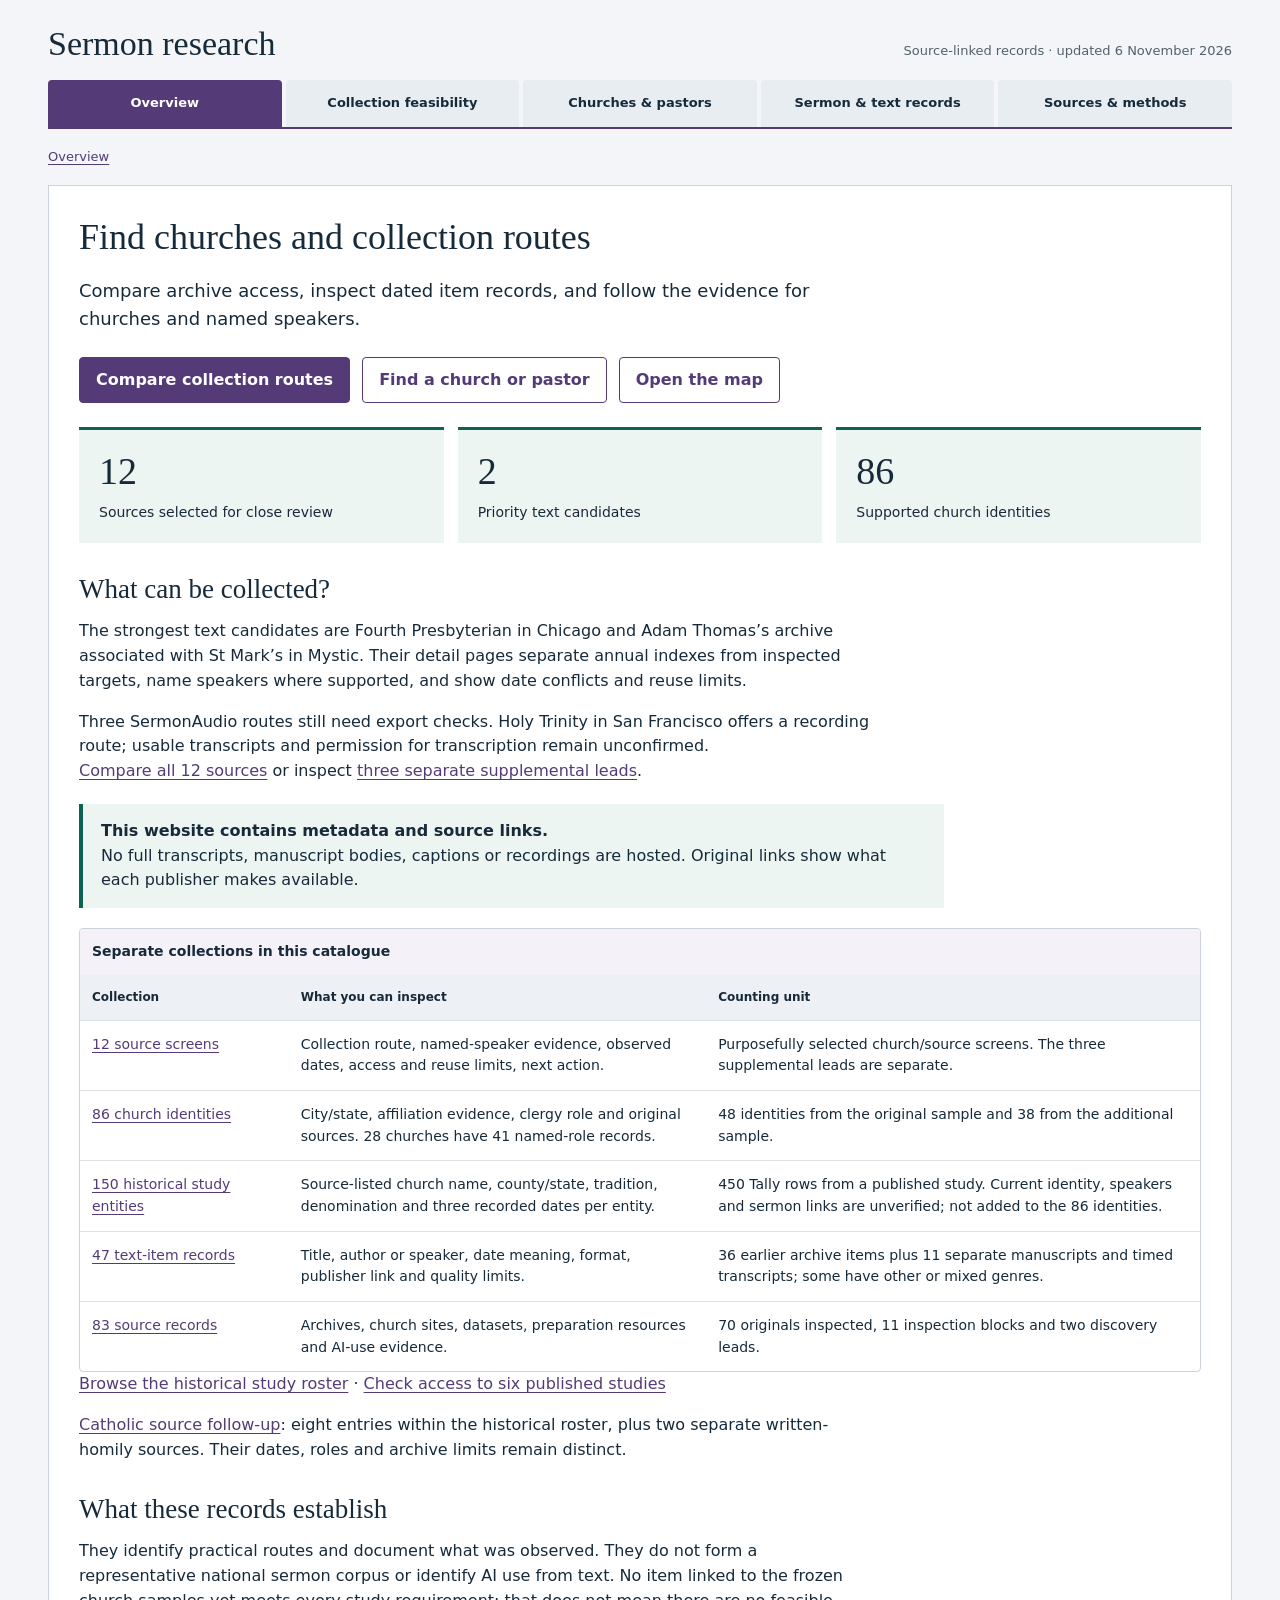
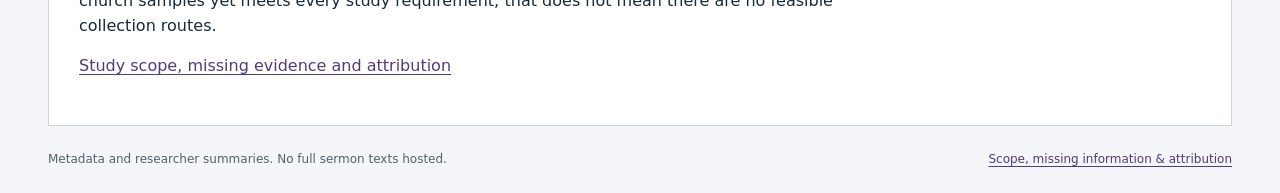
==== commit 35dc544c: "Add Catholic source follow-up with dated homily metadata" ====
--- a/index.html
+++ b/index.html
@@ -8,10 +8,15 @@
 @media(max-width:700px){.metric-grid{gap:7px}.metric-grid>a,.metric-grid>div{padding:12px 10px}.metric-grid strong{font-size:29px}.metric-grid span{font-size:11px;overflow-wrap:anywhere}nav.main a:last-child{grid-column:1/-1}.view-switch a{font-size:13px}.study-controls{display:grid;grid-template-columns:1fr}.study-controls select{width:100%}.toolbar{flex-wrap:wrap}.category-key{gap:6px}.category-key .tag{font-size:11px}.study-table{max-height:520px}.feasibility-table td{font-size:13px}}
 
 .study-cards{display:grid;grid-template-columns:1fr 1fr;gap:18px;margin:24px 0}.study-cards article{padding:20px;border:1px solid var(--line);border-top:3px solid var(--plum)}.study-cards h2{font-size:23px;margin:0 0 14px}.study-cards p{font-size:14px;margin-top:14px}.study-cards .tag{margin-bottom:6px}@media(max-width:700px){.study-cards{grid-template-columns:1fr}}
+
+.catholic-screen-list .study-table{max-height:none}.catholic-screen-list th{position:static}
+
+main a{display:inline-block;max-width:100%}
 </style></head><body><a class="skip" href="#main">Skip to content</a><div class="shell"><header class="mast"><a class="brand" href="#view=overview">Sermon research</a><p>Source-linked records · updated 6 November 2026</p></header><nav class="main" aria-label="Main navigation"><a href="#view=overview" data-nav="overview">Overview</a><a href="#view=feasibility" data-nav="feasibility">Collection feasibility</a><a href="#view=churches" data-nav="churches">Churches &amp; pastors</a><a href="#view=items" data-nav="items">Sermon &amp; text records</a><a href="#view=sources" data-nav="sources">Sources &amp; methods</a></nav><div id="crumb" class="breadcrumb" aria-label="Current location"></div><main id="main" tabindex="-1"></main><footer><span>Metadata and researcher summaries. No full sermon texts hosted.</span><a href="#view=about">Scope, missing information &amp; attribution</a></footer></div>
 <script id="public-data" type="application/json">{"schema_version":1,"checked_on":"6 November 2026","churches":[{"id":"overture:c7bdcf3d-9067-4cf0-89fe-155140efef6d","name":"St. Christina Orthodox Church","city":"Fremont","state":"CA","state_name":"California","division":"Pacific","sample":"Original sample","affiliation":"Orthodox Church in America","affiliation_as_stated":"Orthodox Church in America","affiliation_scope":"Local church’s own affiliation statement","identity_status":"Supported by church pages","checked_on":"2026-11-05","source_urls":["https://stchristinaorthodox.org/","https://stchristinaorthodox.org/our-parish","https://stchristinaorthodox.org/parish-history"],"people":[],"pastor_status":"No named local clergy role was established in the inspected reviewed pages.","sermon_status":"No study-eligible sermon text linked to this sampled church","eligible_sermons":0},{"id":"overture:865bbf1a-a940-4512-a270-7361c284e90f","name":"Living Water Church","city":"Aurora","state":"CO","state_name":"Colorado","division":"Mountain","sample":"Original sample","affiliation":"Not established","affiliation_as_stated":"Not established","affiliation_scope":"Exact denomination not established","identity_status":"Supported by church pages","checked_on":"2026-11-05","source_urls":["https://www.lwcweb.org/","https://www.lwcweb.org/lwc-kids-videos","https://www.lwcweb.org/about-lwc","https://www.lwcweb.org/contact"],"people":[{"name":"Ken Urban","role_verbatim":"Senior Pastors","role_english":"Senior Pastors","relationship_status":"advertised_local_clergy","name_completeness":"full_as_displayed","temporal_limit":"Advertised in the saved page; page publication date and present appointment have not been independently verified.","evidence_paraphrase":"The church's staff list identifies Ken and Amy Urban together as senior pastors.","checked_on":"2026-11-06","source_captured_at":"2026-11-05T04:10:43+00:00","source_url":"https://www.lwcweb.org/about-lwc"},{"name":"Amy Urban","role_verbatim":"Senior Pastors","role_english":"Senior Pastors","relationship_status":"advertised_local_clergy","name_completeness":"full_as_displayed","temporal_limit":"Advertised in the saved page; page publication date and present appointment have not been independently verified.","evidence_paraphrase":"The church's staff list identifies Ken and Amy Urban together as senior pastors.","checked_on":"2026-11-06","source_captured_at":"2026-11-05T04:10:43+00:00","source_url":"https://www.lwcweb.org/about-lwc"},{"name":"Jorge Benitez","role_verbatim":"Associate Pastors","role_english":"Associate Pastors","relationship_status":"advertised_local_clergy","name_completeness":"full_as_displayed","temporal_limit":"Advertised in the saved page; page publication date and present appointment have not been independently verified.","evidence_paraphrase":"The church's staff list identifies Jorge and Melanie Benitez together as associate pastors.","checked_on":"2026-11-06","source_captured_at":"2026-11-05T04:10:43+00:00","source_url":"https://www.lwcweb.org/about-lwc"},{"name":"Melanie Benitez","role_verbatim":"Associate Pastors","role_english":"Associate Pastors","relationship_status":"advertised_local_clergy","name_completeness":"full_as_displayed","temporal_limit":"Advertised in the saved page; page publication date and present appointment have not been independently verified.","evidence_paraphrase":"The church's staff list identifies Jorge and Melanie Benitez together as associate pastors.","checked_on":"2026-11-06","source_captured_at":"2026-11-05T04:10:43+00:00","source_url":"https://www.lwcweb.org/about-lwc"}],"pastor_status":"Named role in a church or official directory page","sermon_status":"No study-eligible sermon text linked to this sampled church","eligible_sermons":0},{"id":"overture:c36ab924-c329-4ea6-a920-cd4206105a33","name":"St. Anthony of Padua Catholic Church","city":"Wailuku","state":"HI","state_name":"Hawaii","division":"Pacific","sample":"Original sample","affiliation":"Catholic Church","affiliation_as_stated":"Catholic Church","affiliation_scope":"Local church’s own affiliation statement","identity_status":"Supported by church pages","checked_on":"2026-11-05","source_urls":["https://www.stanthonymaui.org/","https://www.stanthonymaui.org/our-history","https://www.stanthonymaui.org/parish-life"],"people":[],"pastor_status":"Only historical clergy names were found; no present local role was established.","sermon_status":"No study-eligible sermon text linked to this sampled church","eligible_sermons":0},{"id":"overture:0e44ab62-0c94-4680-b6ee-ee06a4a2e493","name":"United Lutheran Church, Langdon","city":"Langdon","state":"ND","state_name":"North Dakota","division":"West North Central","sample":"Original sample","affiliation":"Evangelical Lutheran Church in America","affiliation_as_stated":"Evangelical Lutheran Church in America","affiliation_scope":"Local church’s own affiliation statement","identity_status":"Supported by church pages","checked_on":"2026-11-05","source_urls":["https://www.unitedlangdon.org/","https://www.unitedlangdon.org/about.html","https://www.unitedlangdon.org/mission--values.html"],"people":[],"pastor_status":"No named local clergy role was established in the inspected reviewed pages.","sermon_status":"No study-eligible sermon text linked to this sampled church","eligible_sermons":0},{"id":"overture:10f4edd4-7d9a-47e8-a452-7ffd87cdb590","name":"Sacred Heart Catholic Church, Lincoln","city":"Lincoln","state":"NE","state_name":"Nebraska","division":"West North Central","sample":"Original sample","affiliation":"Catholic Church","affiliation_as_stated":"Catholic Church","affiliation_scope":"Local church’s own affiliation statement","identity_status":"Supported by church pages","checked_on":"2026-11-05","source_urls":["https://sacredheartlincoln.org/","https://sacredheartlincoln.org/about-us/parish-history","https://sacredheartlincoln.org/about-us/contact-us-directions"],"people":[{"name":"Leo Kosch","role_verbatim":"Frs.","role_english":"Priest named in parish history","relationship_status":"history_page_current_claim","name_completeness":"full_as_displayed","temporal_limit":"The history says 2015 to present, but its revision date is unknown. This is not confirmation of a November 2026 appointment.","evidence_paraphrase":"The parish history lists Leo Kosch among the succeeding priests, with a tenure beginning in 2015 and described as continuing at the time of writing.","checked_on":"2026-11-06","source_captured_at":"2026-11-05T04:10:54+00:00","source_url":"https://sacredheartlincoln.org/about-us/parish-history"}],"pastor_status":"Named role in a church or official directory page","sermon_status":"No study-eligible sermon text linked to this sampled church","eligible_sermons":0},{"id":"overture:fbbcfa77-724b-4c2e-84fe-09db6957101c","name":"Grace Lutheran Church, Nashua","city":"Nashua","state":"NH","state_name":"New Hampshire","division":"New England","sample":"Original sample","affiliation":"Lutheran Church–Missouri Synod","affiliation_as_stated":"Lutheran Church—Missouri Synod","affiliation_scope":"Local church’s own affiliation statement","identity_status":"Supported by church pages","checked_on":"2026-11-05","source_urls":["https://www.gracelutherannashua.org/","https://www.gracelutherannashua.org/about-us","https://www.gracelutherannashua.org/our-history"],"people":[{"name":"George Ruwisch","role_verbatim":"Senior Pastor","role_english":"Senior Pastor","relationship_status":"history_page_current_claim","name_completeness":"full_as_displayed","temporal_limit":"The undated history looks forward to 2025. Its present-tense account does not establish a November 2026 appointment.","evidence_paraphrase":"The parish history reports Ruwisch's installation as senior pastor in January 2017 and describes him working with Chen.","checked_on":"2026-11-06","source_captured_at":"2026-11-05T04:10:59+00:00","source_url":"https://www.gracelutherannashua.org/our-history"},{"name":"Lesley Chen","role_verbatim":"Associate Pastor","role_english":"Associate Pastor","relationship_status":"history_page_current_claim","name_completeness":"full_as_displayed","temporal_limit":"The undated history looks forward to 2025. Its present-tense account does not establish a November 2026 appointment.","evidence_paraphrase":"The parish history reports Chen's July 2022 installation as associate pastor and describes his work with Ruwisch.","checked_on":"2026-11-06","source_captured_at":"2026-11-05T04:10:59+00:00","source_url":"https://www.gracelutherannashua.org/our-history"}],"pastor_status":"Named role in a church or official directory page","sermon_status":"No study-eligible sermon text linked to this sampled church","eligible_sermons":0},{"id":"overture:56387751-fca8-4760-9aee-3cbeb35c1bcb","name":"Miranda Street church of Christ","city":"Las Cruces","state":"NM","state_name":"New Mexico","division":"Mountain","sample":"Original sample","affiliation":"Not established","affiliation_as_stated":"Not established","affiliation_scope":"Exact denomination not established","identity_status":"Supported by church pages","checked_on":"2026-11-05","source_urls":["https://www.churchofchristmiranda.com/","https://www.churchofchristmiranda.com/who-are-we/","https://www.churchofchristmiranda.com/plan-your-visit/"],"people":[],"pastor_status":"No named local clergy role was established in the inspected reviewed pages.","sermon_status":"No study-eligible sermon text linked to this sampled church","eligible_sermons":0},{"id":"overture:1aeb6def-7980-4740-b52a-93fd73f40dbb","name":"Wells Bridge Baptist Church","city":"Wells Bridge","state":"NY","state_name":"New York","division":"Middle Atlantic","sample":"Original sample","affiliation":"Not established","affiliation_as_stated":"Not established","affiliation_scope":"Exact denomination not established","identity_status":"Supported by church pages","checked_on":"2026-11-05","source_urls":["https://wellsbridgebaptistny.org/","https://wellsbridgebaptistny.org/about/","https://wellsbridgebaptistny.org/privacy-terms/"],"people":[],"pastor_status":"No named local clergy role was established in the inspected reviewed pages.","sermon_status":"No study-eligible sermon text linked to this sampled church","eligible_sermons":0},{"id":"overture:28831ffe-594f-4b81-8757-9677e1cd8827","name":"North Ridge Baptist Church","city":"Friedens","state":"PA","state_name":"Pennsylvania","division":"Middle Atlantic","sample":"Original sample","affiliation":"Not established","affiliation_as_stated":"Not established","affiliation_scope":"Exact denomination not established","identity_status":"Supported by church pages","checked_on":"2026-11-05","source_urls":["https://www.northridgebc.com/","https://www.northridgebc.com/about-2/","https://www.northridgebc.com/about-2/service-times/"],"people":[],"pastor_status":"No named local clergy role was established in the inspected reviewed pages.","sermon_status":"No study-eligible sermon text linked to this sampled church","eligible_sermons":0},{"id":"overture:0eea253c-b9bc-42f8-a2a6-46bbf80fbdd8","name":"Resurrection Lutheran Church","city":"Pierre","state":"SD","state_name":"South Dakota","division":"West North Central","sample":"Original sample","affiliation":"Lutheran Congregations in Mission for Christ","affiliation_as_stated":"Lutheran Congregations in Mission for Christ","affiliation_scope":"Local church’s own affiliation statement","identity_status":"Supported by church pages","checked_on":"2026-11-05","source_urls":["https://rlcpierre.com/","https://rlcpierre.com/about/history/","https://rlcpierre.com/about/services/"],"people":[],"pastor_status":"The inspected pages discuss unnamed current pastoral functions and named historical clergy; no current name is established.","sermon_status":"No study-eligible sermon text linked to this sampled church","eligible_sermons":0},{"id":"overture:12969480-3ceb-4438-aa40-af0e52e1dd5a","name":"Saints Constantine and Helen Orthodox Christian Church","city":"Cheyenne","state":"WY","state_name":"Wyoming","division":"Mountain","sample":"Original sample","affiliation":"Not established","affiliation_as_stated":"Not established","affiliation_scope":"Exact denomination not established","identity_status":"Supported by church pages","checked_on":"2026-11-05","source_urls":["https://www.orthodoxcheyenne.org/","https://www.orthodoxcheyenne.org/about_us/","https://www.denver.goarch.org/wyoming-parishes"],"people":[],"pastor_status":"No named local clergy role was established in the inspected reviewed pages.","sermon_status":"No study-eligible sermon text linked to this sampled church","eligible_sermons":0,"affiliation_note":"Greek Orthodox, local self-identification. Specific jurisdiction remains unverified; the regional directory returned HTTP 403.","affiliation_checked_on":"2026-11-06"},{"id":"overture:9b17bab3-3dde-4292-8090-c12145d7f89d","name":"Covington First United Methodist Church","city":"Covington","state":"TN","state_name":"Tennessee","division":"East South Central","sample":"Original sample","affiliation":"United Methodist Church","affiliation_as_stated":"United Methodist Church","affiliation_scope":"Local church’s own affiliation statement","identity_status":"Supported by church pages","checked_on":"2026-11-05","source_urls":["https://covingtonfumc.com/","https://covingtonfumc.com/about-us","https://covingtonfumc.com/about-us/plan-my-visit"],"people":[],"pastor_status":"No named local clergy role was established in the inspected reviewed pages.","sermon_status":"No study-eligible sermon text linked to this sampled church","eligible_sermons":0},{"id":"overture:ed304212-cf7c-4695-bff5-87b69d2efba1","name":"Protection of the Holy Virgin Mary Orthodox Church","city":"Clarksville","state":"TN","state_name":"Tennessee","division":"East South Central","sample":"Original sample","affiliation":"Not established","affiliation_as_stated":"Not established","affiliation_scope":"Exact denomination not established","identity_status":"Supported by church pages","checked_on":"2026-11-05","source_urls":["https://orthodoxclarksville.org/"],"people":[],"pastor_status":"A recommended book author is named, not a local clergy appointment.","sermon_status":"No study-eligible sermon text linked to this sampled church","eligible_sermons":0},{"id":"overture:219b71c6-1f83-4bdc-97c4-ea6ba7392f35","name":"St. Helena Catholic Church","city":"Fort Morgan","state":"CO","state_name":"Colorado","division":"Mountain","sample":"Original sample","affiliation":"Catholic Church","affiliation_as_stated":"Roman Catholic Church","affiliation_scope":"Local church’s own affiliation statement","identity_status":"Supported by church pages","checked_on":"2026-11-05","source_urls":["https://www.sthelenachurch.org/","https://www.sthelenachurch.org/home/history","https://www.sthelenachurch.org/parish-life"],"people":[{"name":"Francisco J. Garcia","role_verbatim":"Reverend","role_english":"Pastor (history page's description)","relationship_status":"history_page_current_claim","name_completeness":"full_as_displayed","temporal_limit":"The history carries a 2010 newspaper copyright notice but includes an undated succession update. The date of this appointment claim is unresolved; no November 2026 appointment is asserted.","evidence_paraphrase":"The parish history calls Francisco J. Garcia its current pastor.","checked_on":"2026-11-06","source_captured_at":"2026-11-05T04:31:41+00:00","source_url":"https://www.sthelenachurch.org/home/history"}],"pastor_status":"Named role in a church or official directory page","sermon_status":"No study-eligible sermon text linked to this sampled church","eligible_sermons":0},{"id":"overture:d79e1ab2-c141-463c-a341-35070423c769","name":"Laestadian Lutheran Church of Prescott Valley","city":"Prescott Valley","state":"AZ","state_name":"Arizona","division":"Mountain","sample":"Original sample","affiliation":"Not established","affiliation_as_stated":"Not established","affiliation_scope":"Exact denomination not established","identity_status":"Supported by church pages","checked_on":"2026-11-05","source_urls":["https://pvllchurch.info/","https://pvllchurch.info/about/","https://pvllchurch.info/join-us/"],"people":[],"pastor_status":"No named local clergy role was established in the inspected reviewed pages.","sermon_status":"No study-eligible sermon text linked to this sampled church","eligible_sermons":0},{"id":"overture:07f7bdf6-4191-4529-be4a-6b2258279ec9","name":"North Scottsdale United Methodist Church","city":"Scottsdale","state":"AZ","state_name":"Arizona","division":"Mountain","sample":"Original sample","affiliation":"United Methodist Church","affiliation_as_stated":"United Methodist Church","affiliation_scope":"Local church’s own affiliation statement","identity_status":"Supported by church pages","checked_on":"2026-11-05","source_urls":["https://www.nsumc.com/","https://www.nsumc.com/who-we-are/","https://www.nsumc.com/worship/"],"people":[{"name":"Christopher Wurpts","role_verbatim":"Lead Pastor","role_english":"Lead Pastor","relationship_status":"advertised_local_clergy","name_completeness":"full_as_displayed","temporal_limit":"Advertised in the saved page; page publication date and present appointment have not been independently verified.","evidence_paraphrase":"The church's Our Pastors section lists Christopher Wurpts as lead pastor.","checked_on":"2026-11-06","source_captured_at":"2026-11-05T04:31:46+00:00","source_url":"https://www.nsumc.com/who-we-are/"},{"name":"Leah Bergstrom","role_verbatim":"Pastor of Congregational Care","role_english":"Pastor of Congregational Care","relationship_status":"advertised_local_clergy","name_completeness":"full_as_displayed","temporal_limit":"Advertised in the saved page; page publication date and present appointment have not been independently verified.","evidence_paraphrase":"The church's Our Pastors section lists Leah Bergstrom as pastor of congregational care.","checked_on":"2026-11-06","source_captured_at":"2026-11-05T04:31:46+00:00","source_url":"https://www.nsumc.com/who-we-are/"}],"pastor_status":"Named role in a church or official directory page","sermon_status":"No study-eligible sermon text linked to this sampled church","eligible_sermons":0},{"id":"overture:906240dd-9119-4bf8-a04b-7ea9fcc84ec0","name":"All Saints of North America Orthodox Church","city":"Sun City","state":"AZ","state_name":"Arizona","division":"Mountain","sample":"Original sample","affiliation":"Russian Orthodox Church Outside of Russia","affiliation_as_stated":"Russian Orthodox Church Outside of Russia","affiliation_scope":"Local church’s own affiliation statement","identity_status":"Supported by church pages","checked_on":"2026-11-05","source_urls":["https://arizonaorthodox.com/","https://arizonaorthodox.com/becoming-orthodox/catechumen-lecture-series/","https://arizonaorthodox.com/about-us/","https://arizonaorthodox.com/orthodox-visitors-information/"],"people":[],"pastor_status":"The reviewed pages name article authors, a website designer and the diocesan bishop. None establishes a local pastoral appointment.","sermon_status":"No study-eligible sermon text linked to this sampled church","eligible_sermons":0},{"id":"overture:2f6f3261-9b78-4e79-bda3-9e038b3265fa","name":"Prince of Peace Lutheran Church","city":"Phoenix","state":"AZ","state_name":"Arizona","division":"Mountain","sample":"Original sample","affiliation":"Evangelical Lutheran Church in America","affiliation_as_stated":"Evangelical Lutheran Church in America","affiliation_scope":"Local church’s own affiliation statement","identity_status":"Supported by church pages","checked_on":"2026-11-05","source_urls":["https://www.popphoenix.org/","https://www.popphoenix.org/church-staff","https://www.popphoenix.org/worship"],"people":[{"name":"Rick Sherril","role_verbatim":"PASTOR","role_english":"PASTOR","relationship_status":"advertised_local_clergy","name_completeness":"full_as_displayed","temporal_limit":"The appointment is advertised in an undated staff page. A source spelling discrepancy remains; no independent identity or current-appointment check was made.","evidence_paraphrase":"The staff page lists Rick Sherril as pastor. The worship page instead spells the surname Sherrill; the staff-page spelling is retained.","checked_on":"2026-11-06","source_captured_at":"2026-11-05T04:31:56+00:00","source_url":"https://www.popphoenix.org/church-staff"},{"name":"Paul Nelson","role_verbatim":"Visitation Pastor","role_english":"Visitation Pastor","relationship_status":"advertised_local_clergy","name_completeness":"full_as_displayed","temporal_limit":"Advertised in the saved page; page publication date and present appointment have not been independently verified.","evidence_paraphrase":"The staff page lists Paul Nelson as visitation pastor and says he joined in 2015.","checked_on":"2026-11-06","source_captured_at":"2026-11-05T04:31:56+00:00","source_url":"https://www.popphoenix.org/church-staff"}],"pastor_status":"Named role in a church or official directory page","sermon_status":"No study-eligible sermon text linked to this sampled church","eligible_sermons":0},{"id":"overture:da2d11fb-81a8-4a48-ab00-4f3b2ea241d0","name":"St. Mary’s Indian Orthodox Church of Boston","city":"Maynard","state":"MA","state_name":"Massachusetts","division":"New England","sample":"Original sample","affiliation":"Malankara Orthodox Syrian Church","affiliation_as_stated":"Malankara Orthodox Syrian Church","affiliation_scope":"Local church’s own affiliation statement","identity_status":"Supported by church pages","checked_on":"2026-11-05","source_urls":["https://stmarysboston.org/","https://stmarysboston.org/auth/request-link/","https://stmarysboston.org/about/history/","https://stmarysboston.org/worship-services/timing/"],"people":[],"pastor_status":"The history ends with a 2009 vicar appointment. The saved current-role navigation does not supply a name.","sermon_status":"No study-eligible sermon text linked to this sampled church","eligible_sermons":0},{"id":"overture:ec2df8ef-2e53-41bd-9416-f8b567ee28d5","name":"Eucharist Church","city":"San Francisco","state":"CA","state_name":"California","division":"Pacific","sample":"Original sample","affiliation":"Anglican Church in North America (ACNA)","affiliation_as_stated":"Anglican Church in North America (ACNA)","affiliation_scope":"Local church’s explicit affiliation statement","identity_status":"Supported by church pages","checked_on":"2026-11-05","source_urls":["https://eucharistsf.org/","https://eucharistsf.org/vision","https://eucharistsf.org/sundays","https://eucharistsf.org/affiliation","https://c4so.org/church-locator/"],"people":[],"pastor_status":"A link says Meet our New Rector, but the inspected pages do not give that rector's name.","sermon_status":"No study-eligible sermon text linked to this sampled church","eligible_sermons":0,"affiliation_organization":"Churches for the Sake of Others (C4SO)","affiliation_note":"The church’s Affiliation page identifies ACNA and C4SO as its diocese. The individual C4SO directory entry was not independently rendered.","affiliation_checked_on":"2026-11-06"},{"id":"overture:e1e5cf13-41e8-4020-a3b5-4874258e3e23","name":"Unity African Methodist Episcopal Church","city":"Seffner","state":"FL","state_name":"Florida","division":"South Atlantic","sample":"Original sample","affiliation":"African Methodist Episcopal Church","affiliation_as_stated":"African Methodist Episcopal Church","affiliation_scope":"Local church’s own affiliation statement","identity_status":"Supported by church pages","checked_on":"2026-11-05","source_urls":["https://unityame.org/","https://unityame.org/who-we-are"],"people":[{"name":"Patricia A. Mosley","role_verbatim":"Pastor","role_english":"Pastor","relationship_status":"advertised_local_clergy","name_completeness":"full_as_displayed","temporal_limit":"Advertised in the saved page; page publication date and present appointment have not been independently verified.","evidence_paraphrase":"The church's Who We Are page signs its welcome with Patricia A. Mosley's name and pastor role.","checked_on":"2026-11-06","source_captured_at":"2026-11-05T04:31:58+00:00","source_url":"https://unityame.org/who-we-are"}],"pastor_status":"Named role in a church or official directory page","sermon_status":"No study-eligible sermon text linked to this sampled church","eligible_sermons":0},{"id":"overture:f4d76c5d-7642-4a99-8961-c7b93aed675d","name":"Holy Spirit Orthodox Church","city":"Huntington","state":"WV","state_name":"West Virginia","division":"South Atlantic","sample":"Original sample","affiliation":"Antiochian Orthodox Christian Archdiocese of North America","affiliation_as_stated":"Antiochian Orthodox Christian Archdiocese of North America","affiliation_scope":"Local church’s own affiliation statement","identity_status":"Supported by church pages","checked_on":"2026-11-05","source_urls":["https://www.holyspiritwv.org/","https://www.holyspiritwv.org/pages/about-us","https://www.holyspiritwv.org/pages/parish-history"],"people":[],"pastor_status":"The history reports a 2001 local appointment and later service, and names parish sons serving other churches. It does not securely establish today's local clergy.","sermon_status":"No study-eligible sermon text linked to this sampled church","eligible_sermons":0},{"id":"overture:d2841965-5f21-4c38-a042-d8d646424eb7","name":"Sacred Heart Catholic Church — Pratt","city":"Pratt","state":"KS","state_name":"Kansas","division":"West North Central","sample":"Original sample","affiliation":"Catholic Church","affiliation_as_stated":"Roman Catholic Church","affiliation_scope":"Local church’s own affiliation statement","identity_status":"Supported by church pages","checked_on":"2026-11-05","source_urls":["https://sacredheartpratt.com/","https://sacredheartpratt.com/about/father-s-welcome","https://sacredheartpratt.com/about/history-heritage"],"people":[{"name":"Charles Atuah","role_verbatim":"Fr.","role_english":"Father; precise parish office not stated","relationship_status":"local_clergy_listing_office_unspecified","name_completeness":"full_as_displayed","temporal_limit":"Advertised in the saved page; page publication date and present appointment have not been independently verified.","evidence_paraphrase":"The parish's Father's Welcome is signed by Fr. Charles Atuah, MSP. A more specific office title is not stated.","checked_on":"2026-11-06","source_captured_at":"2026-11-05T04:32:03+00:00","source_url":"https://sacredheartpratt.com/about/father-s-welcome"}],"pastor_status":"Named role in a church or official directory page","sermon_status":"No study-eligible sermon text linked to this sampled church","eligible_sermons":0},{"id":"overture:c9374968-f41b-4552-8bb2-8a0c0df6707b","name":"Faribault Fourth Avenue United Methodist Church","city":"Faribault","state":"MN","state_name":"Minnesota","division":"West North Central","sample":"Original sample","affiliation":"United Methodist Church","affiliation_as_stated":"United Methodist Church","affiliation_scope":"Local church’s own affiliation statement","identity_status":"Supported by church pages","checked_on":"2026-11-05","source_urls":["https://fourthaveumc.org/","https://fourthaveumc.org/about-us"],"people":[{"name":"Shawn Stoll","role_verbatim":"Pastor","role_english":"Pastor","relationship_status":"advertised_local_clergy","name_completeness":"full_as_displayed","temporal_limit":"The source reports a July 1, 2025 start and advertises him in its pastor section. Continuation beyond the saved capture was not checked.","evidence_paraphrase":"The Meet Our Pastor section names Shawn Stoll and says his appointment began July 1, 2025, shared with Hope Church in Faribault.","checked_on":"2026-11-06","source_captured_at":"2026-11-05T04:32:06+00:00","source_url":"https://fourthaveumc.org/about-us"}],"pastor_status":"Named role in a church or official directory page","sermon_status":"No study-eligible sermon text linked to this sampled church","eligible_sermons":0},{"id":"overture:07110af6-945e-4898-b24b-97b47cc0fb97","name":"St. Sava Serbian Orthodox Church — South St. Paul","city":"South St Paul","state":"MN","state_name":"Minnesota","division":"West North Central","sample":"Original sample","affiliation":"Not established","affiliation_as_stated":"Not established","affiliation_scope":"Exact denomination not established","identity_status":"Supported by church pages","checked_on":"2026-11-05","source_urls":["https://www.stsavamn.org/","https://www.stsavamn.org/our-history","https://www.stsavamn.org/visit-us"],"people":[],"pastor_status":"The only named parish priest is in the church's 1950 founding history.","sermon_status":"No study-eligible sermon text linked to this sampled church","eligible_sermons":0,"affiliation_note":"Serbian Orthodox, local self-identification. Current eparchy remains unestablished.","affiliation_checked_on":"2026-11-06"},{"id":"overture:8eabc047-d2d2-4a94-9ea7-a900dd00bda0","name":"New Hope Baptist Church — Little Rock","city":"Little Rock","state":"AR","state_name":"Arkansas","division":"West South Central","sample":"Original sample","affiliation":"Not established","affiliation_as_stated":"Not established","affiliation_scope":"Exact denomination not established","identity_status":"Supported by church pages","checked_on":"2026-11-05","source_urls":["https://www.newhopelr.com/","https://www.newhopelr.com/about-us"],"people":[{"name":"AJ","role_verbatim":"Youth Pastor","role_english":"Youth Pastor","relationship_status":"advertised_local_clergy","name_completeness":"partial","temporal_limit":"Advertised in the saved page; page publication date and present appointment have not been independently verified.","evidence_paraphrase":"The church explicitly calls AJ its youth pastor, but the saved page gives no full name.","checked_on":"2026-11-06","source_captured_at":"2026-11-05T03:42:33+00:00","source_url":"https://www.newhopelr.com/"}],"pastor_status":"Named role in a church or official directory page","sermon_status":"No study-eligible sermon text linked to this sampled church","eligible_sermons":0},{"id":"overture:619a5b07-92fd-41f9-840d-08860d1b1c88","name":"Grace Lutheran Church — Lowell","city":"Lowell","state":"AR","state_name":"Arkansas","division":"West South Central","sample":"Original sample","affiliation":"Not established","affiliation_as_stated":"Not established","affiliation_scope":"Exact denomination not established","identity_status":"Supported by church pages","checked_on":"2026-11-05","source_urls":["https://gracelutherannwa.com/","https://gracelutherannwa.com/who-we-are/"],"people":[{"name":"Chuck Huebner","role_verbatim":"Pastor","role_english":"Pastor","relationship_status":"advertised_local_clergy","name_completeness":"full_as_displayed","temporal_limit":"Advertised in the saved page; page publication date and present appointment have not been independently verified.","evidence_paraphrase":"In the church's Who We Are statement, Huebner describes himself as this church's pastor and signs with that role.","checked_on":"2026-11-06","source_captured_at":"2026-11-05T04:32:15+00:00","source_url":"https://gracelutherannwa.com/who-we-are/"}],"pastor_status":"Named role in a church or official directory page","sermon_status":"No study-eligible sermon text linked to this sampled church","eligible_sermons":0},{"id":"overture:1d8dd8d0-3a23-45bf-bb97-7fa78572aaa0","name":"First Assembly of God — Troup","city":"Troup","state":"TX","state_name":"Texas","division":"West South Central","sample":"Original sample","affiliation":"Not established","affiliation_as_stated":"Not established","affiliation_scope":"Exact denomination not established","identity_status":"Supported by church pages","checked_on":"2026-11-05","source_urls":["https://troupag.wixsite.com/firstassemblyofgodtr"],"people":[],"pastor_status":"No named local clergy role was established in the inspected reviewed pages.","sermon_status":"No study-eligible sermon text linked to this sampled church","eligible_sermons":0},{"id":"overture:c4f7abb1-e1b6-429c-ac30-d93fe8486d78","name":"Church in Yarnell","city":"Yarnell","state":"AZ","state_name":"Arizona","division":"Mountain","sample":"Original sample","affiliation":"Not established","affiliation_as_stated":"Not established","affiliation_scope":"Exact denomination not established","identity_status":"Supported by church pages","checked_on":"2026-11-05","source_urls":["https://www.churchinyarnell.org/contact/","https://www.churchinyarnell.org/our-church-history-bill/","https://www.churchinyarnell.org/"],"people":[{"name":"Dale Cook","role_verbatim":"Pastor","role_english":"Pastor","relationship_status":"advertised_local_clergy","name_completeness":"full_as_displayed","temporal_limit":"Advertised in the saved page; page publication date and present appointment have not been independently verified.","evidence_paraphrase":"The church's contact page lists Dale Cook with the role Pastor.","checked_on":"2026-11-06","source_captured_at":"2026-11-05T05:05:23+00:00","source_url":"https://www.churchinyarnell.org/contact/"}],"pastor_status":"Named role in a church or official directory page","sermon_status":"No study-eligible sermon text linked to this sampled church","eligible_sermons":0},{"id":"overture:d9c875ff-aa1f-46d3-9101-2389bd3c9428","name":"Zion United Methodist Church","city":"Hooppole","state":"IL","state_name":"Illinois","division":"East North Central","sample":"Original sample","affiliation":"United Methodist Church","affiliation_as_stated":"The United Methodist Church","affiliation_scope":"Official directory evidence","identity_status":"Named in an official directory","checked_on":"2026-11-05","source_urls":["https://www.umc.org/en/find-a-church/church?id=001Um00000PFOhDIAX"],"people":[],"pastor_status":"No named local clergy role was established in the inspected reviewed pages.","sermon_status":"No study-eligible sermon text linked to this sampled church","eligible_sermons":0},{"id":"overture:7f726562-60d8-4f3c-b08f-13ca5e91f11e","name":"Asher Glade","city":"Friendsville","state":"MD","state_name":"Maryland","division":"South Atlantic","sample":"Original sample","affiliation":"Covenant Brethren Church","affiliation_as_stated":"Covenant Brethren Church","affiliation_scope":"Official directory evidence","identity_status":"Named in an official directory","checked_on":"2026-11-05","source_urls":["https://churches.covenantbrethren.org/churches/united-states/maryland/friendsville/asher-glade/"],"people":[],"pastor_status":"The previously cited page could not be rechecked from the available evidence, so no clergy name is published.","sermon_status":"No study-eligible sermon text linked to this sampled church","eligible_sermons":0},{"id":"overture:b9accdb9-f748-4425-8cea-995a949718ec","name":"Beth-El A.M.E. Zion Church","city":"Cleveland","state":"OH","state_name":"Ohio","division":"East North Central","sample":"Original sample","affiliation":"African Methodist Episcopal Zion Church","affiliation_as_stated":"African Methodist Episcopal Zion Church","affiliation_scope":"Official directory evidence","identity_status":"Named in an official directory","checked_on":"2026-11-05","source_urls":["https://amezion.org/location/beth-el/"],"people":[],"pastor_status":"The previously cited page could not be rechecked from the available evidence, so no clergy name is published.","sermon_status":"No study-eligible sermon text linked to this sampled church","eligible_sermons":0},{"id":"overture:1bc713df-0392-4e37-993b-2aa72142aa11","name":"Warren United Church","city":"Warren","state":"VT","state_name":"Vermont","division":"New England","sample":"Original sample","affiliation":"United Church of Christ","affiliation_as_stated":"United Church of Christ","affiliation_scope":"Local church’s own affiliation statement","identity_status":"Supported by church pages","checked_on":"2026-11-05","source_urls":["https://warrenunitedchurch.wordpress.com/home-2/about-2/","https://warrenunitedchurch.wordpress.com/contact/","https://warrenunitedchurch.wordpress.com/"],"people":[],"pastor_status":"No named local clergy role was established in the inspected reviewed pages.","sermon_status":"No study-eligible sermon text linked to this sampled church","eligible_sermons":0},{"id":"overture:579f64c0-15fe-4829-890a-b7ffc6feb9a0","name":"Bethany Evangelical Lutheran Church","city":"Milwaukee","state":"WI","state_name":"Wisconsin","division":"East North Central","sample":"Original sample","affiliation":"Lutheran Church–Missouri Synod","affiliation_as_stated":"Lutheran Church–Missouri Synod","affiliation_scope":"Official directory evidence","identity_status":"Named in an official directory","checked_on":"2026-11-05","source_urls":["https://locator.lcms.org/church/C/586658","https://myemail.constantcontact.com/December-2025---SWD-Mission-Moments.html?aid=IVlke18INlE\u0026soid=1113164881404"],"people":[],"pastor_status":"The previously cited page could not be rechecked from the available evidence, so no clergy name is published.","sermon_status":"No study-eligible sermon text linked to this sampled church","eligible_sermons":0},{"id":"overture:e7fa7ff5-9262-41c6-95dd-01d63c5e3c65","name":"Saint Demetrios Greek Orthodox Church","city":"Jamaica","state":"NY","state_name":"New York","division":"Middle Atlantic","sample":"Original sample","affiliation":"Not established","affiliation_as_stated":"Not established","affiliation_scope":"Exact denomination not established","identity_status":"Supported by church pages","checked_on":"2026-11-05","source_urls":["https://www.stdemetrios.ny.goarch.org/index/about_us","https://www.stdemetrios.ny.goarch.org/contact_us/","https://www.stdemetrios.ny.goarch.org/"],"people":[],"pastor_status":"No named local clergy role was established in the inspected reviewed pages.","sermon_status":"No study-eligible sermon text linked to this sampled church","eligible_sermons":0},{"id":"overture:95ea6168-210a-4d6a-881c-99fd9f8a8bd8","name":"Grace Reformation Bible Church","city":"Barre","state":"MA","state_name":"Massachusetts","division":"New England","sample":"Original sample","affiliation":"Not established","affiliation_as_stated":"Not established","affiliation_scope":"Exact denomination not established","identity_status":"Supported by church pages","checked_on":"2026-11-05","source_urls":["https://gracereformation.net/about/","https://gracereformation.net/contact/","https://gracereformation.net/service-time-directions/","https://gracereformation.net/"],"people":[],"pastor_status":"No named local clergy role was established in the inspected reviewed pages.","sermon_status":"No study-eligible sermon text linked to this sampled church","eligible_sermons":0},{"id":"overture:2aaecd5b-ca9e-43f2-90d0-ed9d6e961476","name":"West Hartland Church / West Hartland Methodist Church","city":"Norwalk","state":"OH","state_name":"Ohio","division":"East North Central","sample":"Original sample","affiliation":"Global Methodist Church","affiliation_as_stated":"Global Methodist Church","affiliation_scope":"Church statement with directory corroboration","identity_status":"Supported by church pages","checked_on":"2026-11-05","source_urls":["https://www.west-hartland-church.com/contact-us/","https://www.west-hartland-church.com/","https://alleghenywestgmc.org/find-a-church-map/","https://www.umdata.org/church?church=656361","https://www.eocumc.com/journal/_pdf2023/2023Journal-2.pdf","https://www.eocumc.com/eoac23/_pdf/23DisaffiliatingChurches-2.pdf"],"people":[],"pastor_status":"The previously cited page could not be rechecked from the available evidence, so no clergy name is published.","sermon_status":"No study-eligible sermon text linked to this sampled church","eligible_sermons":0},{"id":"overture:c175b357-3b4c-45c9-9579-ea0067f6c973","name":"St Nikola Serbian Orthodox Church","city":"Cudahy","state":"WI","state_name":"Wisconsin","division":"East North Central","sample":"Original sample","affiliation":"Serbian Orthodox Church","affiliation_as_stated":"Serbian Orthodox Church","affiliation_scope":"Official directory evidence","identity_status":"Named in an official directory","checked_on":"2026-11-05","source_urls":["https://www.serborth.org/parishes?id=264\u0026type=details","https://www.assemblyofbishops.org/directories/parishes?city=\u0026clergy=a\u0026parish=\u0026searchType=parish\u0026state=-1"],"people":[],"pastor_status":"The previously cited page could not be rechecked from the available evidence, so no clergy name is published.","sermon_status":"No study-eligible sermon text linked to this sampled church","eligible_sermons":0},{"id":"overture:984b6ca6-b7e5-4cd1-8e3a-81c49d4d0924","name":"Lake Pointe Baptist Church","city":"Dadeville","state":"AL","state_name":"Alabama","division":"East South Central","sample":"Original sample","affiliation":"Not established","affiliation_as_stated":"Not established","affiliation_scope":"Exact denomination not established","identity_status":"Supported by church pages","checked_on":"2026-11-05","source_urls":["https://lakepointebaptist.churchtrac.com/connect"],"people":[],"pastor_status":"No named local clergy role was established in the inspected reviewed pages.","sermon_status":"No study-eligible sermon text linked to this sampled church","eligible_sermons":0},{"id":"overture:64123dbc-fd6b-4303-b08b-441afeb6744a","name":"Evans Memorial A.M.E.Z. Church","city":"Norwich","state":"CT","state_name":"Connecticut","division":"New England","sample":"Original sample","affiliation":"Not established","affiliation_as_stated":"Not established","affiliation_scope":"Local church’s own affiliation statement","identity_status":"Supported by church pages","checked_on":"2026-11-05","source_urls":["https://www.evansmemorialamez.org/","https://www.evansmemorialamez.org/visit-us"],"people":[],"pastor_status":"The previously cited page could not be rechecked from the available evidence, so no clergy name is published.","sermon_status":"No study-eligible sermon text linked to this sampled church","eligible_sermons":0},{"id":"overture:1f90bf2a-37a9-420e-b0e8-2f3f4e486b23","name":"Faunce Memorial Union Church (Faunce Church / Chapel in the Forest)","city":"Plymouth","state":"MA","state_name":"Massachusetts","division":"New England","sample":"Original sample","affiliation":"Not established","affiliation_as_stated":"Not established","affiliation_scope":"Exact denomination not established","identity_status":"Supported by church pages","checked_on":"2026-11-05","source_urls":["https://chapelintheforest.org"],"people":[{"name":"Mark Broderick","role_verbatim":"OUR PASTOR","role_english":"OUR PASTOR","relationship_status":"advertised_local_clergy","name_completeness":"full_as_displayed","temporal_limit":"Advertised in the saved page; page publication date and present appointment have not been independently verified.","evidence_paraphrase":"The church's Our Pastor section profiles Mark Broderick and says he came to serve Faunce in 2013. His spouse is not assigned a clergy role.","checked_on":"2026-11-06","source_captured_at":"2026-11-05T05:55:44+00:00","source_url":"https://chapelintheforest.org"}],"pastor_status":"Named role in a church or official directory page","sermon_status":"No study-eligible sermon text linked to this sampled church","eligible_sermons":0},{"id":"overture:d6e744e0-91a4-40dc-8206-1678afc69706","name":"Bethel AME Church","city":"Davenport","state":"IA","state_name":"Iowa","division":"West North Central","sample":"Original sample","affiliation":"African Methodist Episcopal Church","affiliation_as_stated":"African Methodist Episcopal Church","affiliation_scope":"Official directory evidence","identity_status":"Named in an official directory","checked_on":"2026-11-05","source_urls":["https://ame4th.org/illinois/"],"people":[],"pastor_status":"The previously cited page could not be rechecked from the available evidence, so no clergy name is published.","sermon_status":"No study-eligible sermon text linked to this sampled church","eligible_sermons":0},{"id":"overture:b2c8c14b-24a3-4600-8fc4-c6caaf43be34","name":"Palmer Pentecostal Church","city":"Palmer","state":"AK","state_name":"Alaska","division":"Pacific","sample":"Original sample","affiliation":"United Pentecostal Church International","affiliation_as_stated":"United Pentecostal Church International","affiliation_scope":"Official directory evidence","identity_status":"Named in an official directory","checked_on":"2026-11-05","source_urls":["https://www.akydistrict.com/find-a-church","https://www.akydistrict.com/"],"people":[],"pastor_status":"The previously cited page could not be rechecked from the available evidence, so no clergy name is published.","sermon_status":"No study-eligible sermon text linked to this sampled church","eligible_sermons":0},{"id":"overture:ea1e6ece-dc3a-4297-ae4d-67ff8bd6a19a","name":"Alcolu Church Of God Of Prophecy","city":"Alcolu","state":"SC","state_name":"South Carolina","division":"South Atlantic","sample":"Original sample","affiliation":"Church of God of Prophecy","affiliation_as_stated":"Church of God of Prophecy","affiliation_scope":"Official directory evidence","identity_status":"Named in an official directory","checked_on":"2026-11-05","source_urls":["https://www.sccogop.org/connect/churches","https://www.sccogop.org/connect/church-locator"],"people":[],"pastor_status":"The previously cited page could not be rechecked from the available evidence, so no clergy name is published.","sermon_status":"No study-eligible sermon text linked to this sampled church","eligible_sermons":0},{"id":"overture:2700b973-0459-4d69-ac96-33abe15fd14d","name":"St Spyridon Greek Orthodox Church","city":"Upland","state":"CA","state_name":"California","division":"Pacific","sample":"Original sample","affiliation":"Not established","affiliation_as_stated":"Not established","affiliation_scope":"Local church names its Orthodox metropolis","identity_status":"Supported by church pages","checked_on":"2026-11-05","source_urls":["http://www.saintspyridon.org/"],"people":[{"name":"Iustinian","role_verbatim":"Father","role_english":"Father; precise parish office not stated","relationship_status":"local_clergy_listing_office_unspecified","name_completeness":"partial","temporal_limit":"Advertised in the saved page; page publication date and present appointment have not been independently verified.","evidence_paraphrase":"The parish directs requests for sacraments, funerals and visitation to Father Iustinian; no surname or exact appointment title is supplied.","checked_on":"2026-11-06","source_captured_at":"2026-11-05T10:22:33+00:00","source_url":"http://www.saintspyridon.org/"}],"pastor_status":"Named role in a church or official directory page","sermon_status":"No study-eligible sermon text linked to this sampled church","eligible_sermons":0},{"id":"overture:67c05038-c8cd-4eda-856f-f9767001aa6a","name":"St. Paul's Episcopal Church","city":"Paterson","state":"NJ","state_name":"New Jersey","division":"Middle Atlantic","sample":"Original sample","affiliation":"The Episcopal Church","affiliation_as_stated":"The Episcopal Church","affiliation_scope":"Local church’s own affiliation statement","identity_status":"Supported by church pages","checked_on":"2026-11-05","source_urls":["https://www.stpaulspaterson.org/","https://dioceseofnewark.org/heat-waves-hospitality-and-hallelujahs/"],"people":[],"pastor_status":"The pages identify scheduled celebrants and preachers, including a shared summer service. They do not resolve a current local appointment.","sermon_status":"No study-eligible sermon text linked to this sampled church","eligible_sermons":0},{"id":"overture:e2617cfa-869e-49b4-ba3c-9ae2dd4e37f6","name":"Friedens Evangelical Lutheran Church","city":"Hegins","state":"PA","state_name":"Pennsylvania","division":"Middle Atlantic","sample":"Original sample","affiliation":"Evangelical Lutheran Church in America","affiliation_as_stated":"Evangelical Lutheran Church in America","affiliation_scope":"Local church’s own affiliation statement","identity_status":"Supported by church pages","checked_on":"2026-11-05","source_urls":["https://www.thefriedenslutheran.com/","https://www.lutheransalive.org/congregations-in-smd"],"people":[],"pastor_status":"The church advertises a pastoral vacancy, a directory lists a designated pastor, and the homepage schedules another preacher. The current appointment is not established.","sermon_status":"No study-eligible sermon text linked to this sampled church","eligible_sermons":0},{"id":"overture:77126313-be17-40b4-837b-0c58f42cac1c","name":"Immaculate Heart of Mary Church","city":"Sedro-Woolley","state":"WA","state_name":"Washington","division":"Pacific","sample":"Original sample","affiliation":"Catholic Church","affiliation_as_stated":"Roman Catholic Church","affiliation_scope":"Official directory evidence","identity_status":"Named in an official directory","checked_on":"2026-11-05","source_urls":["https://archseattle.org/parish/immaculate-heart-of-mary-sedro-woolley-98284/"],"people":[{"name":"Thomas G. McMichael","role_verbatim":"Pastor","role_english":"Pastor","relationship_status":"advertised_local_clergy","name_completeness":"full_as_displayed","temporal_limit":"Advertised in the saved page; page publication date and present appointment have not been independently verified.","evidence_paraphrase":"The archdiocese's parish page lists Thomas G. McMichael as pastor in its Clergy section; the page describes shared parish-family leadership.","checked_on":"2026-11-06","source_captured_at":"2026-11-05T14:20:40+00:00","source_url":"https://archseattle.org/parish/immaculate-heart-of-mary-sedro-woolley-98284/"},{"name":"Victor Raj Anas Dass","role_verbatim":"Parochial Vicar","role_english":"Parochial Vicar","relationship_status":"advertised_local_clergy","name_completeness":"full_as_displayed","temporal_limit":"Advertised in the saved page; page publication date and present appointment have not been independently verified.","evidence_paraphrase":"The archdiocese's parish page lists Victor Raj Anas Dass, H.G.N., as parochial vicar.","checked_on":"2026-11-06","source_captured_at":"2026-11-05T14:20:40+00:00","source_url":"https://archseattle.org/parish/immaculate-heart-of-mary-sedro-woolley-98284/"},{"name":"Francisco J. Cancino","role_verbatim":"Parochial Vicar","role_english":"Parochial Vicar","relationship_status":"advertised_local_clergy","name_completeness":"full_as_displayed","temporal_limit":"Advertised in the saved page; page publication date and present appointment have not been independently verified.","evidence_paraphrase":"The archdiocese's parish page lists Francisco J. Cancino as parochial vicar.","checked_on":"2026-11-06","source_captured_at":"2026-11-05T14:20:40+00:00","source_url":"https://archseattle.org/parish/immaculate-heart-of-mary-sedro-woolley-98284/"},{"name":"Antonio Cavazos","role_verbatim":"Deacon","role_english":"Deacon","relationship_status":"advertised_local_clergy","name_completeness":"full_as_displayed","temporal_limit":"Advertised in the saved page; page publication date and present appointment have not been independently verified.","evidence_paraphrase":"The archdiocese's parish page includes Antonio Cavazos as deacon in its Clergy section.","checked_on":"2026-11-06","source_captured_at":"2026-11-05T14:20:40+00:00","source_url":"https://archseattle.org/parish/immaculate-heart-of-mary-sedro-woolley-98284/"}],"pastor_status":"Named role in a church or official directory page","sermon_status":"No study-eligible sermon text linked to this sampled church","eligible_sermons":0},{"id":"overture:c49a2db6-0d63-49d5-aab3-63cb188d6b7c","name":"Holy Trinity Anglican Church","city":"Broomfield","state":"CO","state_name":"Colorado","division":"Mountain","sample":"Additional sample","affiliation":"Not established","affiliation_as_stated":"Not established","affiliation_scope":"Exact denomination not established","identity_status":"Supported by church pages","checked_on":"2026-11-05","source_urls":["https://www.holytrinitybroomfield.com/"],"people":[],"pastor_status":"No named local clergy role was established in the inspected reviewed pages.","sermon_status":"No study-eligible sermon text linked to this sampled church","eligible_sermons":0},{"id":"overture:fdb9f9a7-6f73-4a6f-a3ef-1d736bc72221","name":"Lane Memorial CME Church","city":"Washington","state":"DC","state_name":"District of Columbia","division":"South Atlantic","sample":"Additional sample","affiliation":"Not established","affiliation_as_stated":"Not established","affiliation_scope":"Exact denomination not established","identity_status":"Supported by church pages","checked_on":"2026-11-05","source_urls":["https://lanememorialdc.cmechurches.org/"],"people":[],"pastor_status":"No named local clergy role was established in the inspected reviewed pages.","sermon_status":"No study-eligible sermon text linked to this sampled church","eligible_sermons":0},{"id":"overture:790842b9-508f-4f40-85d7-e6907e4d33c8","name":"King of Kings Anglican Church","city":"Mountain View","state":"MO","state_name":"Missouri","division":"West North Central","sample":"Additional sample","affiliation":"Not established","affiliation_as_stated":"Not established","affiliation_scope":"Exact denomination not established","identity_status":"Supported by church pages","checked_on":"2026-11-05","source_urls":["https://www.kingofkingsmv.com/"],"people":[],"pastor_status":"No named local clergy role was established in the inspected reviewed pages.","sermon_status":"No study-eligible sermon text linked to this sampled church","eligible_sermons":0},{"id":"overture:2a011a37-48c1-4d74-ba91-54dd3d06d072","name":"St Alban's Episcopal Church","city":"McCook","state":"NE","state_name":"Nebraska","division":"West North Central","sample":"Additional sample","affiliation":"The Episcopal Church","affiliation_as_stated":"The Episcopal Church","affiliation_scope":"Local parish statement; diocese not established","identity_status":"Supported by church pages","checked_on":"2026-11-05","source_urls":["https://www.stalbansmccook.org/"],"people":[],"pastor_status":"No named local clergy role was established in the inspected reviewed pages.","sermon_status":"No study-eligible sermon text linked to this sampled church","eligible_sermons":0},{"id":"overture:700751a9-fdf5-446c-badd-91bf7d5404d8","name":"Bethel AME Church","city":"Providence","state":"RI","state_name":"Rhode Island","division":"New England","sample":"Additional sample","affiliation":"African Methodist Episcopal Church","affiliation_as_stated":"African Methodist Episcopal Church","affiliation_scope":"Local church statement; district not established","identity_status":"Supported by church pages","checked_on":"2026-11-05","source_urls":["https://bethelameprov.org/"],"people":[{"name":"Wayne S. Daley","role_verbatim":"Pastor","role_english":"Pastor","relationship_status":"advertised_local_clergy","name_completeness":"full_as_displayed","temporal_limit":"Advertised in the saved page; page publication date and present appointment have not been independently verified.","evidence_paraphrase":"The church names Rev. Wayne S. Daley in its ministerial navigation and advertises its Bible study with Pastor Daley; no more specific office is stated.","checked_on":"2026-11-06","source_captured_at":"2026-11-05T15:44:22+00:00","source_url":"https://bethelameprov.org/"}],"pastor_status":"Named role in a church or official directory page","sermon_status":"No study-eligible sermon text linked to this sampled church","eligible_sermons":0},{"id":"overture:81cbb10c-5419-4801-8731-71a272ef9cae","name":"Holy Trinity United Baptist Church","city":"Washington","state":"DC","state_name":"District of Columbia","division":"South Atlantic","sample":"Additional sample","affiliation":"Not established","affiliation_as_stated":"Not established","affiliation_scope":"Exact denomination not established","identity_status":"Supported by church pages","checked_on":"2026-11-05","source_urls":["https://www.holytrinityunitedbaptistchurch.com/"],"people":[],"pastor_status":"Navigation links name ministers, but the reviewed page does not establish a sufficiently clear, dated local office; older event labels are not appointment evidence.","sermon_status":"No study-eligible sermon text linked to this sampled church","eligible_sermons":0},{"id":"overture:65de25f8-c207-4e80-9060-99eba9b9b039","name":"Calvary Baptist Church","city":"Idaho Falls","state":"ID","state_name":"Idaho","division":"Mountain","sample":"Additional sample","affiliation":"Not established","affiliation_as_stated":"Not established","affiliation_scope":"Exact denomination not established","identity_status":"Supported by church pages","checked_on":"2026-11-05","source_urls":["https://www.calvaryidahofalls.org/"],"people":[],"pastor_status":"No named local clergy role was established in the inspected reviewed pages.","sermon_status":"No study-eligible sermon text linked to this sampled church","eligible_sermons":0},{"id":"overture:88826f4b-7b85-4c09-ae19-18f1312c3b6d","name":"First Baptist Church of Yarmouth","city":"Yarmouth","state":"ME","state_name":"Maine","division":"New England","sample":"Additional sample","affiliation":"Not established","affiliation_as_stated":"Not established","affiliation_scope":"Exact denomination not established","identity_status":"Supported by church pages","checked_on":"2026-11-05","source_urls":["https://www.firstbaptistyarmouth.org/"],"people":[{"name":"Stephen Woody","role_verbatim":"new pastor","role_english":"new pastor","relationship_status":"advertised_local_clergy","name_completeness":"full_as_displayed","temporal_limit":"Advertised in the saved page; page publication date and present appointment have not been independently verified.","evidence_paraphrase":"The church introduces a greeting from its new pastor, Stephen Woody.","checked_on":"2026-11-06","source_captured_at":"2026-11-05T15:45:26+00:00","source_url":"https://www.firstbaptistyarmouth.org/"}],"pastor_status":"Named role in a church or official directory page","sermon_status":"No study-eligible sermon text linked to this sampled church","eligible_sermons":0},{"id":"overture:8be9f142-7da1-4baa-9cdc-499d5ea66bc7","name":"Capitol Heights Baptist Church","city":"Pierre","state":"SD","state_name":"South Dakota","division":"West North Central","sample":"Additional sample","affiliation":"Not established","affiliation_as_stated":"Not established","affiliation_scope":"Exact denomination not established","identity_status":"Supported by church pages","checked_on":"2026-11-05","source_urls":["https://www.mycapitolheights.com/"],"people":[],"pastor_status":"No named local clergy role was established in the inspected reviewed pages.","sermon_status":"No study-eligible sermon text linked to this sampled church","eligible_sermons":0},{"id":"overture:045a2b2b-93cd-416c-a03a-4ae703eca54d","name":"Reedy Baptist Church","city":"Ruther Glen","state":"VA","state_name":"Virginia","division":"South Atlantic","sample":"Additional sample","affiliation":"Not established","affiliation_as_stated":"Not established","affiliation_scope":"Exact denomination not established","identity_status":"Supported by church pages","checked_on":"2026-11-05","source_urls":["https://reedybaptistchurch.com/"],"people":[],"pastor_status":"No named local clergy role was established in the inspected reviewed pages.","sermon_status":"No study-eligible sermon text linked to this sampled church","eligible_sermons":0},{"id":"overture:572ac890-84a4-4e0b-85a7-7e107a5ed598","name":"St Mark Catholic Church","city":"Westminster","state":"CO","state_name":"Colorado","division":"Mountain","sample":"Additional sample","affiliation":"Catholic Church","affiliation_as_stated":"Catholic Church","affiliation_scope":"Church statement and regional ministry directory","identity_status":"Supported by church pages","checked_on":"2026-11-05","source_urls":["https://www.saintmarkcc.org/","https://archden.org/eflm/youth-ministry/find-youth-minister/"],"people":[],"pastor_status":"No named local clergy role was established in the inspected reviewed pages.","sermon_status":"No study-eligible sermon text linked to this sampled church","eligible_sermons":0,"affiliation_organization":"Archdiocese of Denver","affiliation_note":"The church website and Archdiocese of Denver youth-ministry directory identify the same Westminster church and website. The diocesan source is a ministry directory, not a canonical parish register.","affiliation_checked_on":"2026-11-06"},{"id":"overture:27992171-cb68-4126-805c-a9704e5abf81","name":"St Aloysius Catholic Church","city":"Calmar","state":"IA","state_name":"Iowa","division":"West North Central","sample":"Additional sample","affiliation":"Catholic Church","affiliation_as_stated":"Catholic Church","affiliation_scope":"Official denominational directory and matching parish website","identity_status":"Named in an official directory","checked_on":"2026-11-05","source_urls":["https://cfosparishes.org/st-aloysius","https://dbqarch.org/parishfinder"],"people":[{"name":"Tyler Raymond","role_verbatim":"Pastor","role_english":"Pastor","relationship_status":"advertised_local_clergy","name_completeness":"full_as_displayed","temporal_limit":"Advertised in the saved page; page publication date and present appointment have not been independently verified.","evidence_paraphrase":"The shared parish site's St. Aloysius page lists Tyler Raymond as pastor; this is not evidence of an exclusive appointment to one church.","checked_on":"2026-11-06","source_captured_at":"2026-11-05T15:47:29+00:00","source_url":"https://cfosparishes.org/st-aloysius"},{"name":"Thiet Hoang","role_verbatim":"Parochial Vicar","role_english":"Parochial Vicar","relationship_status":"advertised_local_clergy","name_completeness":"full_as_displayed","temporal_limit":"Advertised in the saved page; page publication date and present appointment have not been independently verified.","evidence_paraphrase":"The shared parish site's St. Aloysius page lists Thiet Hoang as parochial vicar; this is not evidence of an exclusive appointment to one church.","checked_on":"2026-11-06","source_captured_at":"2026-11-05T15:47:29+00:00","source_url":"https://cfosparishes.org/st-aloysius"}],"pastor_status":"Named role in a church or official directory page","sermon_status":"No study-eligible sermon text linked to this sampled church","eligible_sermons":0,"affiliation_organization":"Archdiocese of Dubuque","affiliation_note":"The Archdiocese of Dubuque parish finder identifies St Aloysius in Calmar and links the matching parish website.","affiliation_checked_on":"2026-11-06"},{"id":"overture:8a08295f-9f33-4642-adc9-70abc4e0e95d","name":"Sacred Heart Catholic Church","city":"Hattiesburg","state":"MS","state_name":"Mississippi","division":"East South Central","sample":"Additional sample","affiliation":"Not established","affiliation_as_stated":"Not established","affiliation_scope":"Exact denomination not established","identity_status":"Supported by church pages","checked_on":"2026-11-05","source_urls":["https://www.sacredhearthburg.com/"],"people":[],"pastor_status":"A quotation is attributed to Fr. Sergio, but it does not supply a full name or a clear local appointment.","sermon_status":"No study-eligible sermon text linked to this sampled church","eligible_sermons":0},{"id":"overture:3477d140-ce4f-43c7-b2c1-7bedb646259c","name":"Love Lutheran Church","city":"New Orleans","state":"LA","state_name":"Louisiana","division":"West South Central","sample":"Additional sample","affiliation":"Evangelical Lutheran Church in America","affiliation_as_stated":"Evangelical Lutheran Church in America (ELCA)","affiliation_scope":"Local church’s own affiliation statement","identity_status":"Supported by church pages","checked_on":"2026-11-05","source_urls":["https://www.lovelutheran.org/"],"people":[{"name":"Anders Nilsen","role_verbatim":"interim pastor","role_english":"interim pastor","relationship_status":"advertised_local_clergy","name_completeness":"full_as_displayed","temporal_limit":"The notice says Sunday, August 10, without a year. The interim role is source-advertised; an exact appointment date or later continuation is unverified.","evidence_paraphrase":"The church welcomes Anders Nilsen as interim pastor and describes a concurrent chaplaincy elsewhere.","checked_on":"2026-11-06","source_captured_at":"2026-11-05T15:49:10+00:00","source_url":"https://www.lovelutheran.org/"}],"pastor_status":"Named role in a church or official directory page","sermon_status":"No study-eligible sermon text linked to this sampled church","eligible_sermons":0},{"id":"overture:06ee3fbc-ad92-4781-aec7-09be12ea32b3","name":"Trinity Lutheran Church","city":"Westbrook","state":"ME","state_name":"Maine","division":"New England","sample":"Additional sample","affiliation":"Not established","affiliation_as_stated":"Not established","affiliation_scope":"Exact denomination not established","identity_status":"Supported by church pages","checked_on":"2026-11-05","source_urls":["https://www.trinitywestbrook.com/"],"people":[],"pastor_status":"An unnamed Message from our Pastor appears; a name embedded in a contact address is not used as identity evidence.","sermon_status":"No study-eligible sermon text linked to this sampled church","eligible_sermons":0},{"id":"overture:4eea7af2-cdc1-4ea8-929d-766a87ea83fe","name":"St John Lutheran Church","city":"Libby","state":"MT","state_name":"Montana","division":"Mountain","sample":"Additional sample","affiliation":"Not established","affiliation_as_stated":"Not established","affiliation_scope":"Exact denomination not established","identity_status":"Supported by church pages","checked_on":"2026-11-05","source_urls":["https://www.sjlc-libbymt.org/home-2"],"people":[{"name":"Steven C. Thomas","role_verbatim":"Rev.","role_english":"Reverend; precise church office not stated","relationship_status":"local_clergy_listing_office_unspecified","name_completeness":"full_as_displayed","temporal_limit":"Advertised in the saved page; page publication date and present appointment have not been independently verified.","evidence_paraphrase":"The church homepage lists Rev. Steven C. Thomas immediately below its office hours. It does not explicitly specify a pastor or other appointment title.","checked_on":"2026-11-06","source_captured_at":"2026-11-05T15:49:27+00:00","source_url":"https://www.sjlc-libbymt.org/home-2"}],"pastor_status":"Named role in a church or official directory page","sermon_status":"No study-eligible sermon text linked to this sampled church","eligible_sermons":0},{"id":"overture:cd8633fe-d62d-4970-b764-1198cc0b81ef","name":"St Mark's Lutheran Church","city":"Milford","state":"OH","state_name":"Ohio","division":"East North Central","sample":"Additional sample","affiliation":"Lutheran Church–Missouri Synod","affiliation_as_stated":"Lutheran Church—Missouri Synod (LCMS)","affiliation_scope":"Local church’s own affiliation statement","identity_status":"Supported by church pages","checked_on":"2026-11-05","source_urls":["https://stmarksmilford.org/"],"people":[{"name":"Mark Etter","role_verbatim":"Vacancy Pastor","role_english":"Vacancy Pastor","relationship_status":"advertised_local_clergy","name_completeness":"full_as_displayed","temporal_limit":"Advertised in the saved page; page publication date and present appointment have not been independently verified.","evidence_paraphrase":"The Church Clergy section names Mark Etter as vacancy pastor during the call process.","checked_on":"2026-11-06","source_captured_at":"2026-11-05T15:49:18+00:00","source_url":"https://stmarksmilford.org/"},{"name":"William Fenker","role_verbatim":"Pastor Emeritus","role_english":"Pastor Emeritus","relationship_status":"former_local_clergy","name_completeness":"full_as_displayed","temporal_limit":"The source explicitly describes retirement in 2024. He is not presented here as the incumbent pastor.","evidence_paraphrase":"The church identifies William Fenker as pastor emeritus after retirement on July 1, 2024, with senior-pastor service from 2002 to 2024.","checked_on":"2026-11-06","source_captured_at":"2026-11-05T15:49:18+00:00","source_url":"https://stmarksmilford.org/"}],"pastor_status":"Named role in a church or official directory page","sermon_status":"No study-eligible sermon text linked to this sampled church","eligible_sermons":0},{"id":"overture:921cf7f7-ec6b-4d5e-b0c0-8f0bfd8fe7e1","name":"Payson United Methodist Church","city":"Payson","state":"AZ","state_name":"Arizona","division":"Mountain","sample":"Additional sample","affiliation":"Not established","affiliation_as_stated":"Not established","affiliation_scope":"Exact denomination not established","identity_status":"Supported by church pages","checked_on":"2026-11-05","source_urls":["https://www.paysonumc.org/"],"people":[],"pastor_status":"No named local clergy role was established in the inspected reviewed pages.","sermon_status":"No study-eligible sermon text linked to this sampled church","eligible_sermons":0,"affiliation_note":"The latest affiliation follow-up was unavailable; a reliable origin HTTP status was not established. The church name alone does not confirm denominational membership.","affiliation_checked_on":"2026-11-06"},{"id":"overture:e8775ef2-7a5f-4fd2-80c6-c313381815a0","name":"United Methodist Church Of Waterbury","city":"Waterbury","state":"CT","state_name":"Connecticut","division":"New England","sample":"Additional sample","affiliation":"Not established","affiliation_as_stated":"Not established","affiliation_scope":"Exact denomination not established","identity_status":"Supported by church pages","checked_on":"2026-11-05","source_urls":["http://www.unitedmethodistwaterbury.com/"],"people":[],"pastor_status":"The page credits Pastor Jane with devotional posts but does not give a full name or clearly establish a local appointment.","sermon_status":"No study-eligible sermon text linked to this sampled church","eligible_sermons":0},{"id":"overture:3a3976a6-d823-478b-9f5b-dee8f2cbf92b","name":"Stevensville United Methodist Church","city":"Stevensville","state":"MT","state_name":"Montana","division":"Mountain","sample":"Additional sample","affiliation":"United Methodist Church","affiliation_as_stated":"United Methodist Church","affiliation_scope":"Official conference directory and matching church website","identity_status":"Supported by church pages","checked_on":"2026-11-05","source_urls":["https://www.steviumc.org/","https://www.mtnskyumc.org/churchdetail/3649515","https://www.mtnskyumc.org/appointments?topic=Montana+West"],"people":[],"pastor_status":"No named local clergy role was established in the inspected reviewed pages.","sermon_status":"No study-eligible sermon text linked to this sampled church","eligible_sermons":0,"affiliation_organization":"Mountain Sky Conference, Montana West","affiliation_note":"The Mountain Sky Conference directory identifies Stevensville United Methodist Church and links its website. Appointment records show changes across years; a shared appointment does not establish a shared sermon corpus.","affiliation_checked_on":"2026-11-06"},{"id":"overture:f22d27d1-93f2-4b5c-bafa-7e35692efe0f","name":"Riverside United Methodist Church","city":"New Bern","state":"NC","state_name":"North Carolina","division":"South Atlantic","sample":"Additional sample","affiliation":"Not established","affiliation_as_stated":"Not established","affiliation_scope":"Exact denomination not established","identity_status":"Supported by church pages","checked_on":"2026-11-05","source_urls":["http://riversideunitedmethodistchurch.weebly.com/"],"people":[],"pastor_status":"No named local clergy role was established in the inspected reviewed pages.","sermon_status":"No study-eligible sermon text linked to this sampled church","eligible_sermons":0},{"id":"overture:141d3c4e-78c4-43a7-9637-ee29d4677ed3","name":"St. Mary's Holy Dormition Orthodox Church","city":"Calhan","state":"CO","state_name":"Colorado","division":"Mountain","sample":"Additional sample","affiliation":"Orthodox Church in America","affiliation_as_stated":"Orthodox Church in America (OCA)","affiliation_scope":"Local church’s own affiliation statement","identity_status":"Supported by church pages","checked_on":"2026-11-05","source_urls":["https://holydormition.net/"],"people":[{"name":"Tikhon Krueger","role_verbatim":"Rector","role_english":"Rector","relationship_status":"advertised_local_clergy","name_completeness":"full_as_displayed","temporal_limit":"Advertised in the saved page; page publication date and present appointment have not been independently verified.","evidence_paraphrase":"The parish homepage explicitly lists Fr. Tikhon Krueger as rector in its parish contact section.","checked_on":"2026-11-06","source_captured_at":"2026-11-05T15:50:56+00:00","source_url":"https://holydormition.net/"}],"pastor_status":"Named role in a church or official directory page","sermon_status":"No study-eligible sermon text linked to this sampled church","eligible_sermons":0},{"id":"overture:5f674bdf-b5d5-4aa7-88da-61e7d77a5668","name":"St. Ambrose Orthodox Church","city":"Salem","state":"VA","state_name":"Virginia","division":"South Atlantic","sample":"Additional sample","affiliation":"Not established","affiliation_as_stated":"Not established","affiliation_scope":"Exact denomination not established","identity_status":"Supported by church pages","checked_on":"2026-11-05","source_urls":["https://www.stambrosechurch.org/"],"people":[{"name":"Jeremy McKemy","role_verbatim":"Priest-in-charge","role_english":"Priest-in-charge","relationship_status":"advertised_local_clergy","name_completeness":"full_as_displayed","temporal_limit":"Advertised in the saved page; page publication date and present appointment have not been independently verified.","evidence_paraphrase":"The church's clergy section lists Jeremy McKemy as priest-in-charge; its diocesan bishop and reader are not treated as the local pastor.","checked_on":"2026-11-06","source_captured_at":"2026-11-05T15:52:42+00:00","source_url":"https://www.stambrosechurch.org/"}],"pastor_status":"Named role in a church or official directory page","sermon_status":"No study-eligible sermon text linked to this sampled church","eligible_sermons":0},{"id":"overture:30d73b4b-b82a-48b7-9999-74ff5c071696","name":"Westside Christian Church","city":"Yukon","state":"OK","state_name":"Oklahoma","division":"West South Central","sample":"Additional sample","affiliation":"Not established","affiliation_as_stated":"Not established","affiliation_scope":"Exact denomination not established","identity_status":"Supported by church pages","checked_on":"2026-11-05","source_urls":["https://www.wschristianchurch.org/"],"people":[],"pastor_status":"No named local clergy role was established in the inspected reviewed pages.","sermon_status":"No study-eligible sermon text linked to this sampled church","eligible_sermons":0},{"id":"overture:b36cdcac-b51e-4b7a-b44d-7242568f118b","name":"Rock Spring Church","city":"Kearneysville","state":"WV","state_name":"West Virginia","division":"South Atlantic","sample":"Additional sample","affiliation":"Not established","affiliation_as_stated":"Not established","affiliation_scope":"Exact denomination not established","identity_status":"Supported by church pages","checked_on":"2026-11-05","source_urls":["https://www.rockspring.net/"],"people":[],"pastor_status":"No named local clergy role was established in the inspected reviewed pages.","sermon_status":"No study-eligible sermon text linked to this sampled church","eligible_sermons":0},{"id":"overture:ac9e03f0-a89b-4f79-bd0e-37e9fc088a7a","name":"St Andrew's Church","city":"Cheyenne","state":"WY","state_name":"Wyoming","division":"Mountain","sample":"Additional sample","affiliation":"Episcopal Missionary Church","affiliation_as_stated":"Episcopal Missionary Church","affiliation_scope":"Local church’s own affiliation statement","identity_status":"Supported by church pages","checked_on":"2026-11-05","source_urls":["http://standrewscheyenne.com/"],"people":[{"name":"Dave Ivester","role_verbatim":"Father","role_english":"Father; precise church office not stated","relationship_status":"local_clergy_listing_office_unspecified","name_completeness":"full_as_displayed","temporal_limit":"Advertised in the saved page; page publication date and present appointment have not been independently verified.","evidence_paraphrase":"The homepage names Father Dave Ivester in its sermon index and directs ministerial enquiries to Fr. Dave. His precise local office is not stated.","checked_on":"2026-11-06","source_captured_at":"2026-11-05T15:55:35+00:00","source_url":"http://standrewscheyenne.com/"},{"name":"Timothy Davies","role_verbatim":"former rector","role_english":"former rector","relationship_status":"former_local_clergy","name_completeness":"full_as_displayed","temporal_limit":"Explicitly former and retired; no current local appointment is asserted.","evidence_paraphrase":"A church video description explicitly calls Timothy Davies its former, retired rector.","checked_on":"2026-11-06","source_captured_at":"2026-11-05T15:55:35+00:00","source_url":"http://standrewscheyenne.com/"}],"pastor_status":"Named role in a church or official directory page","sermon_status":"No study-eligible sermon text linked to this sampled church","eligible_sermons":0},{"id":"overture:4d56fd93-ccf0-47c7-90d7-dd7067b47261","name":"Lighthouse Baptist Church","city":"Camanche","state":"IA","state_name":"Iowa","division":"West North Central","sample":"Additional sample","affiliation":"Not established","affiliation_as_stated":"Not established","affiliation_scope":"Exact denomination not established","identity_status":"Supported by church pages","checked_on":"2026-11-05","source_urls":["https://www.lighthousecamanche.org/"],"people":[],"pastor_status":"No named local clergy role was established in the inspected reviewed pages.","sermon_status":"No study-eligible sermon text linked to this sampled church","eligible_sermons":0},{"id":"overture:3ff9f57f-c5f2-4364-b2d3-88e7a3aed8b7","name":"Heritage Baptist Church","city":"Lawrence","state":"KS","state_name":"Kansas","division":"West North Central","sample":"Additional sample","affiliation":"Not established","affiliation_as_stated":"Not established","affiliation_scope":"Exact denomination not established","identity_status":"Supported by church pages","checked_on":"2026-11-05","source_urls":["https://heritagebaptistchurch.cc/"],"people":[],"pastor_status":"No named local clergy role was established in the inspected reviewed pages.","sermon_status":"No study-eligible sermon text linked to this sampled church","eligible_sermons":0},{"id":"overture:3cf19863-4994-499b-bbe2-3f3eca82cf38","name":"Park Lane Baptist Church of Omaha","city":"Omaha","state":"NE","state_name":"Nebraska","division":"West North Central","sample":"Additional sample","affiliation":"Not established","affiliation_as_stated":"Not established","affiliation_scope":"Exact denomination not established","identity_status":"Supported by church pages","checked_on":"2026-11-05","source_urls":["http://www.parklanebaptistchurch.org/"],"people":[],"pastor_status":"No named local clergy role was established in the inspected reviewed pages.","sermon_status":"No study-eligible sermon text linked to this sampled church","eligible_sermons":0},{"id":"overture:d48376db-4458-402e-8f40-d6b09d3653df","name":"Christ our Redeemer Anglican Church","city":"Oklahoma City","state":"OK","state_name":"Oklahoma","division":"West South Central","sample":"Additional sample","affiliation":"Not established","affiliation_as_stated":"Not established","affiliation_scope":"Exact denomination not established","identity_status":"Supported by church pages","checked_on":"2026-11-05","source_urls":["https://www.corokc.org/"],"people":[],"pastor_status":"No named local clergy role was established in the inspected reviewed pages.","sermon_status":"No study-eligible sermon text linked to this sampled church","eligible_sermons":0},{"id":"overture:720fd86d-ad7b-40b9-b999-f6ea639f3ae2","name":"St Elizabeth's Episcopal Church","city":"Burien","state":"WA","state_name":"Washington","division":"Pacific","sample":"Additional sample","affiliation":"Not established","affiliation_as_stated":"Not established","affiliation_scope":"Exact denomination not established","identity_status":"Supported by church pages","checked_on":"2026-11-05","source_urls":["https://stelizabethburien.org/"],"people":[{"name":"John Forman","role_verbatim":"Rector","role_english":"Rector","relationship_status":"advertised_local_clergy","name_completeness":"full_as_displayed","temporal_limit":"The saved homepage contains June 2022 event listings. Its dated components are stale; the rector statement is undated and does not establish a current appointment at the November 2026 capture.","evidence_paraphrase":"The church welcome is signed by John Forman as rector, and the homepage lists his office hours.","checked_on":"2026-11-06","source_captured_at":"2026-11-05T15:56:40+00:00","source_url":"https://stelizabethburien.org/"}],"pastor_status":"Named role in a church or official directory page","sermon_status":"No study-eligible sermon text linked to this sampled church","eligible_sermons":0,"affiliation_note":"The latest affiliation follow-up returned HTTP 403. Earlier clergy evidence remains dated to its original observation; exact affiliation is unconfirmed.","affiliation_checked_on":"2026-11-06"},{"id":"overture:062203ea-4af0-458d-a340-f3384724112a","name":"Friendship Baptist Church","city":"Colorado Springs","state":"CO","state_name":"Colorado","division":"Mountain","sample":"Additional sample","affiliation":"Not established","affiliation_as_stated":"Not established","affiliation_scope":"Exact denomination not established","identity_status":"Supported by church pages","checked_on":"2026-11-05","source_urls":["http://friendshipbccs.com/"],"people":[{"name":"Dana Ramsey","role_verbatim":"Interim Pastor","role_english":"Interim Pastor","relationship_status":"dated_interim_role_announcement","name_completeness":"full_as_displayed","temporal_limit":"A role claim attached to the November 1, 2026 service listing, not independent proof of service delivery or an appointment beyond the saved capture.","evidence_paraphrase":"The church's November 1, 2026 service listing identifies Dana Ramsey as interim pastor. The same homepage describes a search for a new pastor.","checked_on":"2026-11-06","source_captured_at":"2026-11-05T15:57:03+00:00","source_url":"http://friendshipbccs.com/"}],"pastor_status":"Named role in a church or official directory page","sermon_status":"No study-eligible sermon text linked to this sampled church","eligible_sermons":0},{"id":"overture:fb27ff93-78f5-4ea9-b586-15120f4057a4","name":"Delaware Korean United Methodist Church","city":"Hockessin","state":"DE","state_name":"Delaware","division":"South Atlantic","sample":"Additional sample","affiliation":"Not established","affiliation_as_stated":"Not established","affiliation_scope":"Exact denomination not established","identity_status":"Supported by church pages","checked_on":"2026-11-05","source_urls":["https://www.dkumc.org/"],"people":[{"name":"정범구","role_verbatim":"담임목사","role_english":"Senior pastor","relationship_status":"advertised_local_clergy","name_completeness":"full_as_displayed","temporal_limit":"The label occurs in a dated sermon listing. It establishes the publisher's role description, not authenticated sermon delivery or a later appointment.","evidence_paraphrase":"The church's October 25, 2026 Sunday-sermon listing labels 정범구 as senior pastor. The source's Korean name is preserved; no unverified English spelling is substituted.","checked_on":"2026-11-06","source_captured_at":"2026-11-05T15:57:22+00:00","source_url":"https://www.dkumc.org/"}],"pastor_status":"Named role in a church or official directory page","sermon_status":"No study-eligible sermon text linked to this sampled church","eligible_sermons":0},{"id":"overture:ed6142cb-7f92-4798-9f13-c318b8ce6689","name":"Rock Ridge Baptist Church","city":"Ferrum","state":"VA","state_name":"Virginia","division":"South Atlantic","sample":"Additional sample","affiliation":"Not established","affiliation_as_stated":"Not established","affiliation_scope":"Exact denomination not established","identity_status":"Supported by church pages","checked_on":"2026-11-05","source_urls":["https://www.rockridgebaptistchurch.com/"],"people":[{"name":"Roy D. Gunn","role_verbatim":"Pastor","role_english":"Pastor","relationship_status":"advertised_local_clergy","name_completeness":"full_as_displayed","temporal_limit":"Advertised in the saved page; page publication date and present appointment have not been independently verified.","evidence_paraphrase":"The church homepage explicitly lists Roy D. Gunn as pastor.","checked_on":"2026-11-06","source_captured_at":"2026-11-05T15:58:46+00:00","source_url":"https://www.rockridgebaptistchurch.com/"},{"name":"Frances J. Davis","role_verbatim":"Associate Minister","role_english":"Associate Minister","relationship_status":"advertised_local_clergy","name_completeness":"full_as_displayed","temporal_limit":"Advertised in the saved page; page publication date and present appointment have not been independently verified.","evidence_paraphrase":"The church homepage explicitly lists Frances J. Davis as associate minister.","checked_on":"2026-11-06","source_captured_at":"2026-11-05T15:58:46+00:00","source_url":"https://www.rockridgebaptistchurch.com/"}],"pastor_status":"Named role in a church or official directory page","sermon_status":"No study-eligible sermon text linked to this sampled church","eligible_sermons":0},{"id":"overture:36853d24-8092-47ee-9215-787b4037b34e","name":"St. Bernard of Clairvaux Catholic Church","city":"Scottsdale","state":"AZ","state_name":"Arizona","division":"Mountain","sample":"Additional sample","affiliation":"Catholic Church","affiliation_as_stated":"Roman Catholic Church","affiliation_scope":"Local church’s explicit affiliation statement","identity_status":"Supported by church pages","checked_on":"2026-11-05","source_urls":["https://www.stboc.org/","https://stboc.org/about"],"people":[],"pastor_status":"An article author and an event leader are named. Those bylines do not establish their local appointments.","sermon_status":"No study-eligible sermon text linked to this sampled church","eligible_sermons":0,"affiliation_organization":"Diocese of Phoenix","affiliation_note":"The church’s About page identifies it as a parish in the Roman Catholic Diocese of Phoenix. This is the church’s own statement.","affiliation_checked_on":"2026-11-06"},{"id":"overture:672fe520-c90c-404e-a451-acaee9f6adf4","name":"Our Redeemer Lutheran Church","city":"New Ipswich","state":"NH","state_name":"New Hampshire","division":"New England","sample":"Additional sample","affiliation":"Lutheran Church–Missouri Synod","affiliation_as_stated":"Lutheran Church—Missouri Synod (LCMS)","affiliation_scope":"Local church’s own affiliation statement","identity_status":"Supported by church pages","checked_on":"2026-11-05","source_urls":["https://www.ourredeemernh.org/"],"people":[],"pastor_status":"No named local clergy role was established in the inspected reviewed pages.","sermon_status":"No study-eligible sermon text linked to this sampled church","eligible_sermons":0},{"id":"overture:e1ed1467-230a-476c-82df-43c7162b1e58","name":"Our Lady Queen of Angels","city":"Rio Rancho","state":"NM","state_name":"New Mexico","division":"Mountain","sample":"Additional sample","affiliation":"The Liberal Catholic Church","affiliation_as_stated":"The Liberal Catholic Church","affiliation_scope":"Local church’s own affiliation statement","identity_status":"Supported by church pages","checked_on":"2026-11-05","source_urls":["http://www.ourladyqueenofangels.com/"],"people":[],"pastor_status":"The named clergy reference is a requiem gallery; it is not a current appointment.","sermon_status":"No study-eligible sermon text linked to this sampled church","eligible_sermons":0},{"id":"overture:0d0824db-5798-4b71-b30c-975cc68df0e5","name":"Mary Queen of the Apostles Catholic Parish","city":"Brook Park","state":"OH","state_name":"Ohio","division":"East North Central","sample":"Additional sample","affiliation":"Catholic Church","affiliation_as_stated":"Roman Catholic Church","affiliation_scope":"Local church’s own affiliation statement","identity_status":"Supported by church pages","checked_on":"2026-11-05","source_urls":["https://www.mqabrookpark.org/"],"people":[],"pastor_status":"No named local clergy role was established in the inspected reviewed pages.","sermon_status":"No study-eligible sermon text linked to this sampled church","eligible_sermons":0}],"items":[{"id":"bNYXAnWWtxMDwN7L","title":"He Is a New Creature","person":"A.B. Simpson","person_role":"Publisher-attributed speaker; current church role not established","collection":"Earlier archive collection","kind":"short devotional or excerpt","format":"Publisher text","dates":[],"source_url":"https://www.sermonindex.net/speakers/ab-simpson/he-is-a-new-creature/","checked_on":"2026-11-04","text_available":"Text was inspected at the publisher; no full text is hosted here","media":"Recording availability varies by item; no audio or video is hosted here","quality":"Brief devotional thought ending in verse; delivered-sermon status unestablished.","church":"Not established for this item","church_context":"Speaker attribution does not establish a congregation or current pastoral role","church_sources":[],"ai":"Unknown","rights":"Private retention conditions do not grant public republication or further research use","delivery":"Not independently confirmed","publication":null,"modification":null,"source_notes":[],"license_url":null},{"id":"NIFlTX14e3UFnVeX","title":"Redeeming the Time","person":"William B. Riley","person_role":"Publisher-attributed speaker; current church role not established","collection":"Earlier archive collection","kind":"broadcast clip","format":"Publisher text","dates":[],"source_url":"https://www.sermonindex.net/speakers/william-b-riley/redeeming-the-time/","checked_on":"2026-11-04","text_available":"Text was inspected at the publisher; no full text is hosted here","media":"Recording availability varies by item; no audio or video is hosted here","quality":"Begins mid-story; publisher duration 1:12. Treat as a clip.","church":"Not established for this item","church_context":"Speaker attribution does not establish a congregation or current pastoral role","church_sources":[],"ai":"Unknown","rights":"Private retention conditions do not grant public republication or further research use","delivery":"Not independently confirmed","publication":null,"modification":null,"source_notes":[],"license_url":null},{"id":"a55738e30cd18858","title":"Baptism in Water (Video)","person":"Anton Bosch","person_role":"Publisher-attributed speaker; current church role not established","collection":"Earlier archive collection","kind":"sermon or teaching candidate","format":"Publisher text","dates":[],"source_url":"https://www.sermonindex.net/speakers/anton-bosch/baptism-in-water-video/","checked_on":"2026-11-04","text_available":"Text was inspected at the publisher; no full text is hosted here","media":"Recording availability varies by item; no audio or video is hosted here","quality":"Scripture opening and closing prayer; boundaries still require recording verification.","church":"Not established for this item","church_context":"Speaker attribution does not establish a congregation or current pastoral role","church_sources":[],"ai":"Unknown","rights":"Private retention conditions do not grant public republication or further research use","delivery":"Not independently confirmed","publication":null,"modification":null,"source_notes":[],"license_url":null},{"id":"rT3w6XmwM5UQJyHU","title":"Very Man","person":"Horatius Bonar","person_role":"Publisher-attributed speaker; current church role not established","collection":"Earlier archive collection","kind":"written exposition","format":"Publisher text","dates":[],"source_url":"https://www.sermonindex.net/speakers/horatius-bonar/very-man/","checked_on":"2026-11-04","text_available":"Text was inspected at the publisher; no full text is hosted here","media":"Recording availability varies by item; no audio or video is hosted here","quality":"Exposition of Matthew 1:1; no verified delivery provenance.","church":"Not established for this item","church_context":"Speaker attribution does not establish a congregation or current pastoral role","church_sources":[],"ai":"Unknown","rights":"Private retention conditions do not grant public republication or further research use","delivery":"Not independently confirmed","publication":null,"modification":null,"source_notes":[],"license_url":null},{"id":"fVqnNwI0f06uwqZc","title":"The True Discipleship Broadcast-1983-15 True Discipleship","person":"William MacDonald","person_role":"Publisher-attributed speaker; current church role not established","collection":"Earlier archive collection","kind":"broadcast teaching","format":"Publisher text","dates":[{"value":"1983","type":"title year"}],"source_url":"https://www.sermonindex.net/speakers/william-macdonald/the-true-discipleship-broadcast-1983-15-true-discipleship/","checked_on":"2026-11-04","text_available":"Text was inspected at the publisher; no full text is hosted here","media":"Recording availability varies by item; no audio or video is hosted here","quality":"Teaching episode; original full-sermon boundaries unestablished.","church":"Not established for this item","church_context":"Speaker attribution does not establish a congregation or current pastoral role","church_sources":[],"ai":"Unknown","rights":"Private retention conditions do not grant public republication or further research use","delivery":"Not independently confirmed","publication":null,"modification":null,"source_notes":[],"license_url":null},{"id":"1d9237a2da4f4f28","title":"The Distinctive of the Church： Fellowship","person":"Donny Coulter","person_role":"Publisher-attributed speaker; current church role not established","collection":"Earlier archive collection","kind":"sermon or teaching candidate","format":"Publisher text","dates":[],"source_url":"https://www.sermonindex.net/speakers/donny-coulter/the-distinctive-of-the-church-fellowship/","checked_on":"2026-11-04","text_available":"Text was inspected at the publisher; no full text is hosted here","media":"Recording availability varies by item; no audio or video is hosted here","quality":"Final sentence ends after an unfinished wish; compare recording before completeness analysis.","church":"Not established for this item","church_context":"Speaker attribution does not establish a congregation or current pastoral role","church_sources":[],"ai":"Unknown","rights":"Private retention conditions do not grant public republication or further research use","delivery":"Not independently confirmed","publication":null,"modification":null,"source_notes":[],"license_url":null},{"id":"OdC5Fhpcm-fxAhn6","title":"Questions for 'Down-Grade' Doubters (March, 1889)","person":"C.H. Spurgeon","person_role":"Publisher-attributed speaker; current church role not established","collection":"Earlier archive collection","kind":"letter editorial","format":"Publisher text","dates":[{"value":"1889-03","type":"title publication month"}],"source_url":"https://www.sermonindex.net/speakers/ch-spurgeon/questions-for-down-grade-doubters-march-1889/","checked_on":"2026-11-04","text_available":"Text was inspected at the publisher; no full text is hosted here","media":"Recording availability varies by item; no audio or video is hosted here","quality":"Addressed to an editor, followed by editorial comment; date in title concerns publication.","church":"Not established for this item","church_context":"Speaker attribution does not establish a congregation or current pastoral role","church_sources":[],"ai":"Unknown","rights":"Private retention conditions do not grant public republication or further research use","delivery":"Not independently confirmed","publication":null,"modification":null,"source_notes":[],"license_url":null},{"id":"f5qdIrI-R-XB1xRk","title":"Father","person":"Jim Cymbala","person_role":"Publisher-attributed speaker; current church role not established","collection":"Earlier archive collection","kind":"sermon or teaching candidate","format":"Publisher text","dates":[],"source_url":"https://www.sermonindex.net/speakers/jim-cymbala/father/","checked_on":"2026-11-04","text_available":"Text was inspected at the publisher; no full text is hosted here","media":"Recording availability varies by item; no audio or video is hosted here","quality":"Ends during an invitation transition; compare recording boundary.","church":"Not established for this item","church_context":"Speaker attribution does not establish a congregation or current pastoral role","church_sources":[],"ai":"Unknown","rights":"Private retention conditions do not grant public republication or further research use","delivery":"Not independently confirmed","publication":null,"modification":null,"source_notes":[],"license_url":null},{"id":"71058f874cf7ebdb","title":"Don't Get Drunk With Worldliness","person":"Zac Poonen","person_role":"Publisher-attributed speaker; current church role not established","collection":"Earlier archive collection","kind":"sermon or teaching candidate","format":"Publisher text","dates":[],"source_url":"https://www.sermonindex.net/speakers/zac-poonen/dont-get-drunk-with-worldliness/","checked_on":"2026-11-04","text_available":"Text was inspected at the publisher; no full text is hosted here","media":"Recording availability varies by item; no audio or video is hosted here","quality":"Extended teaching with closing prayer; no obvious boundary defect in screening.","church":"Not established for this item","church_context":"Speaker attribution does not establish a congregation or current pastoral role","church_sources":[],"ai":"Unknown","rights":"Private retention conditions do not grant public republication or further research use","delivery":"Not independently confirmed","publication":null,"modification":null,"source_notes":[],"license_url":null},{"id":"LajqEEegrwL4v8Kd","title":"Christmas 365 Days a Year","person":"Jack Hyles","person_role":"Publisher-attributed speaker; current church role not established","collection":"Earlier archive collection","kind":"written sermon style address","format":"Publisher text","dates":[],"source_url":"https://www.sermonindex.net/speakers/jack-hyles/christmas-365-days-a-year/","checked_on":"2026-11-04","text_available":"Text was inspected at the publisher; no full text is hosted here","media":"Recording availability varies by item; no audio or video is hosted here","quality":"Addresses listeners this morning; written sermon-style unit without delivery record.","church":"Not established for this item","church_context":"Speaker attribution does not establish a congregation or current pastoral role","church_sources":[],"ai":"Unknown","rights":"Private retention conditions do not grant public republication or further research use","delivery":"Not independently confirmed","publication":null,"modification":null,"source_notes":[],"license_url":null},{"id":"o5VFt05vpJeQ0HhC","title":"Marriage Q\u0026a","person":"Shane Idleman","person_role":"Publisher-attributed speaker; current church role not established","collection":"Earlier archive collection","kind":"question and answer session","format":"Publisher text","dates":[],"source_url":"https://www.sermonindex.net/speakers/shane-idleman/marriage-qa/","checked_on":"2026-11-04","text_available":"Text was inspected at the publisher; no full text is hosted here","media":"Recording availability varies by item; no audio or video is hosted here","quality":"Marriage Q\u0026A announces its format; attributed speaker does not identify every voice.","church":"Not established for this item","church_context":"Speaker attribution does not establish a congregation or current pastoral role","church_sources":[],"ai":"Unknown","rights":"Private retention conditions do not grant public republication or further research use","delivery":"Not independently confirmed","publication":null,"modification":null,"source_notes":[],"license_url":null},{"id":"cb177a3c19b2f249","title":"Messianic Community Tzaneen - Session 1","person":"Art Katz","person_role":"Publisher-attributed speaker; current church role not established","collection":"Earlier archive collection","kind":"sermon or teaching candidate","format":"Publisher text","dates":[],"source_url":"https://www.sermonindex.net/speakers/art-katz/messianic-community-tzaneen---session-1/","checked_on":"2026-11-04","text_available":"Text was inspected at the publisher; no full text is hosted here","media":"Recording availability varies by item; no audio or video is hosted here","quality":"Conference teaching ends in an unfinished prayer-like passage.","church":"Not established for this item","church_context":"Speaker attribution does not establish a congregation or current pastoral role","church_sources":[],"ai":"Unknown","rights":"Private retention conditions do not grant public republication or further research use","delivery":"Not independently confirmed","publication":null,"modification":null,"source_notes":[],"license_url":null},{"id":"nzdmHNGF5Dd-drIN","title":"Justified!","person":"J.C. Ryle","person_role":"Publisher-attributed speaker; current church role not established","collection":"Earlier archive collection","kind":"written paper","format":"Publisher text","dates":[],"source_url":"https://www.sermonindex.net/speakers/jc-ryle/justified/","checked_on":"2026-11-04","text_available":"Text was inspected at the publisher; no full text is hosted here","media":"Recording availability varies by item; no audio or video is hosted here","quality":"Explicitly calls itself a paper; literal HTML entities remain in the publisher text.","church":"Not established for this item","church_context":"Speaker attribution does not establish a congregation or current pastoral role","church_sources":[],"ai":"Unknown","rights":"Private retention conditions do not grant public republication or further research use","delivery":"Not independently confirmed","publication":null,"modification":null,"source_notes":[],"license_url":null},{"id":"0ag_x4TmZlA9C8W5","title":"True Gratitude","person":"Basilea Schlink","person_role":"Publisher-attributed speaker; current church role not established","collection":"Earlier archive collection","kind":"broadcast meditation","format":"Publisher text","dates":[],"source_url":"https://www.sermonindex.net/speakers/basilea-schlink/true-gratitude/","checked_on":"2026-11-04","text_available":"Text was inspected at the publisher; no full text is hosted here","media":"Recording availability varies by item; no audio or video is hosted here","quality":"Program describes a written meditation and includes a host/outro; transcribed names differ from publisher attribution.","church":"Not established for this item","church_context":"Speaker attribution does not establish a congregation or current pastoral role","church_sources":[],"ai":"Unknown","rights":"Private retention conditions do not grant public republication or further research use","delivery":"Not independently confirmed","publication":null,"modification":null,"source_notes":[],"license_url":null},{"id":"d14a9d8bf32c02a2","title":"The Christian is Marked by Eternity","person":"Mack Tomlinson","person_role":"Publisher-attributed speaker; current church role not established","collection":"Earlier archive collection","kind":"sermon or teaching candidate","format":"Publisher text","dates":[],"source_url":"https://www.sermonindex.net/speakers/mack-tomlinson/the-christian-is-marked-by-eternity/","checked_on":"2026-11-04","text_available":"Text was inspected at the publisher; no full text is hosted here","media":"Recording availability varies by item; no audio or video is hosted here","quality":"Transcript includes a notice of poor audio until 2:30; closing prayer. The recording was not checked.","church":"Not established for this item","church_context":"Speaker attribution does not establish a congregation or current pastoral role","church_sources":[],"ai":"Unknown","rights":"Private retention conditions do not grant public republication or further research use","delivery":"Not independently confirmed","publication":null,"modification":null,"source_notes":[],"license_url":null},{"id":"PUjh3qPHFlb0AlBF","title":"In the Secret of His Presence","person":"F.B. Meyer","person_role":"Publisher-attributed speaker; current church role not established","collection":"Earlier archive collection","kind":"written exposition","format":"Publisher text","dates":[],"source_url":"https://www.sermonindex.net/speakers/fb-meyer/in-the-secret-of-his-presence/","checked_on":"2026-11-04","text_available":"Text was inspected at the publisher; no full text is hosted here","media":"Recording availability varies by item; no audio or video is hosted here","quality":"Written exposition with biblical references; no delivery provenance.","church":"Not established for this item","church_context":"Speaker attribution does not establish a congregation or current pastoral role","church_sources":[],"ai":"Unknown","rights":"Private retention conditions do not grant public republication or further research use","delivery":"Not independently confirmed","publication":null,"modification":null,"source_notes":[],"license_url":null},{"id":"wM0uNcLJR8jrLHwl","title":"The Missing Missionary","person":"Warren Wiersbe","person_role":"Publisher-attributed speaker; current church role not established","collection":"Earlier archive collection","kind":"sermon or teaching candidate","format":"Publisher text","dates":[],"source_url":"https://www.sermonindex.net/speakers/warren-wiersbe/the-missing-missionary/","checked_on":"2026-11-04","text_available":"Text was inspected at the publisher; no full text is hosted here","media":"Recording availability varies by item; no audio or video is hosted here","quality":"Scripture opening and closing prayer; no obvious boundary defect in screening.","church":"Not established for this item","church_context":"Speaker attribution does not establish a congregation or current pastoral role","church_sources":[],"ai":"Unknown","rights":"Private retention conditions do not grant public republication or further research use","delivery":"Not independently confirmed","publication":null,"modification":null,"source_notes":[],"license_url":null},{"id":"5050e361e0252a83","title":"Dying To Self And Entering Into Rest","person":"Zac Poonen","person_role":"Publisher-attributed speaker; current church role not established","collection":"Earlier archive collection","kind":"sermon or teaching candidate","format":"Publisher text","dates":[],"source_url":"https://www.sermonindex.net/speakers/zac-poonen/dying-to-self-and-entering-into-rest/","checked_on":"2026-11-04","text_available":"Text was inspected at the publisher; no full text is hosted here","media":"Recording availability varies by item; no audio or video is hosted here","quality":"Extended teaching with closing prayer; no obvious boundary defect in screening.","church":"Not established for this item","church_context":"Speaker attribution does not establish a congregation or current pastoral role","church_sources":[],"ai":"Unknown","rights":"Private retention conditions do not grant public republication or further research use","delivery":"Not independently confirmed","publication":null,"modification":null,"source_notes":[],"license_url":null},{"id":"v1HrdYvRg85XQlWP","title":"A Curious Meditation","person":"James Smith","person_role":"Publisher-attributed speaker; current church role not established","collection":"Earlier archive collection","kind":"written meditation","format":"Publisher text","dates":[],"source_url":"https://www.sermonindex.net/speakers/james-smith/a-curious-meditation/","checked_on":"2026-11-04","text_available":"Text was inspected at the publisher; no full text is hosted here","media":"Recording availability varies by item; no audio or video is hosted here","quality":"Opening explicitly describes thoughts later written down.","church":"Not established for this item","church_context":"Speaker attribution does not establish a congregation or current pastoral role","church_sources":[],"ai":"Unknown","rights":"Private retention conditions do not grant public republication or further research use","delivery":"Not independently confirmed","publication":null,"modification":null,"source_notes":[],"license_url":null},{"id":"sH8kSFOWhQq-xGaq","title":"Paul the New Covenant Man","person":"Art Katz","person_role":"Publisher-attributed speaker; current church role not established","collection":"Earlier archive collection","kind":"sermon or teaching candidate","format":"Publisher text","dates":[],"source_url":"https://www.sermonindex.net/speakers/art-katz/paul-the-new-covenant-man/","checked_on":"2026-11-04","text_available":"Text was inspected at the publisher; no full text is hosted here","media":"Recording availability varies by item; no audio or video is hosted here","quality":"Long loosely punctuated passages; opening prayer language recurs at the end. Editing or delivery cause unknown.","church":"Not established for this item","church_context":"Speaker attribution does not establish a congregation or current pastoral role","church_sources":[],"ai":"Unknown","rights":"Private retention conditions do not grant public republication or further research use","delivery":"Not independently confirmed","publication":null,"modification":null,"source_notes":[],"license_url":null},{"id":"bb0b531e1328d907","title":"Revival Forum 89 - Part 4","person":"Leonard Ravenhill","person_role":"Publisher-attributed speaker; current church role not established","collection":"Earlier archive collection","kind":"forum segment","format":"Publisher text","dates":[],"source_url":"https://www.sermonindex.net/speakers/leonard-ravenhill/revival-forum-89---part-4/","checked_on":"2026-11-04","text_available":"Text was inspected at the publisher; no full text is hosted here","media":"Recording availability varies by item; no audio or video is hosted here","quality":"Part 4, 8:29; opens within an exposition and ends within a story.","church":"Not established for this item","church_context":"Speaker attribution does not establish a congregation or current pastoral role","church_sources":[],"ai":"Unknown","rights":"Private retention conditions do not grant public republication or further research use","delivery":"Not independently confirmed","publication":null,"modification":null,"source_notes":[],"license_url":null},{"id":"Ls5uHTiQFBfCUXJG","title":"Of the Prophetic Office of Christ.","person":"John Gill","person_role":"Publisher-attributed speaker; current church role not established","collection":"Earlier archive collection","kind":"book chapter","format":"Publisher text","dates":[],"source_url":"https://www.sermonindex.net/speakers/john-gill/of-the-prophetic-office-of-christ/","checked_on":"2026-11-04","text_available":"Text was inspected at the publisher; no full text is hosted here","media":"Recording availability varies by item; no audio or video is hosted here","quality":"Explicit title, book and chapter headings identify a doctrinal-book chapter.","church":"Not established for this item","church_context":"Speaker attribution does not establish a congregation or current pastoral role","church_sources":[],"ai":"Unknown","rights":"Private retention conditions do not grant public republication or further research use","delivery":"Not independently confirmed","publication":null,"modification":null,"source_notes":[],"license_url":null},{"id":"5kwJ74aGJ61Csp7E","title":"Living as Jesus Did","person":"K.P. Yohannan","person_role":"Publisher-attributed speaker; current church role not established","collection":"Earlier archive collection","kind":"sermon or teaching candidate","format":"Publisher text","dates":[],"source_url":"https://www.sermonindex.net/speakers/kp-yohannan/living-as-jesus-did/","checked_on":"2026-11-04","text_available":"Text was inspected at the publisher; no full text is hosted here","media":"Recording availability varies by item; no audio or video is hosted here","quality":"Guest introduction and offering instructions surround the message.","church":"Not established for this item","church_context":"Speaker attribution does not establish a congregation or current pastoral role","church_sources":[],"ai":"Unknown","rights":"Private retention conditions do not grant public republication or further research use","delivery":"Not independently confirmed","publication":null,"modification":null,"source_notes":[],"license_url":null},{"id":"BMCtHbuQyY_EvtsQ","title":"Donkeys vs Horses - Being a Difference","person":"Sandeep Poonen","person_role":"Publisher-attributed speaker; current church role not established","collection":"Earlier archive collection","kind":"sermon or teaching candidate","format":"Publisher text","dates":[],"source_url":"https://www.sermonindex.net/speakers/sandeep-poonen/donkeys-vs-horses-being-a-difference/","checked_on":"2026-11-04","text_available":"Text was inspected at the publisher; no full text is hosted here","media":"Recording availability varies by item; no audio or video is hosted here","quality":"Conference teaching with concluding prayer; no obvious boundary defect in screening.","church":"Not established for this item","church_context":"Speaker attribution does not establish a congregation or current pastoral role","church_sources":[],"ai":"Unknown","rights":"Private retention conditions do not grant public republication or further research use","delivery":"Not independently confirmed","publication":null,"modification":null,"source_notes":[],"license_url":null},{"id":"F-1YH08dewRv14n9","title":"Beyond Empty Profession","person":"A.W. Tozer","person_role":"Publisher-attributed speaker; current church role not established","collection":"Earlier archive collection","kind":"short devotional or excerpt","format":"Publisher text","dates":[],"source_url":"https://www.sermonindex.net/speakers/aw-tozer/beyond-empty-profession/","checked_on":"2026-11-04","text_available":"Text was inspected at the publisher; no full text is hosted here","media":"Recording availability varies by item; no audio or video is hosted here","quality":"Brief devotional prose; no full delivered-sermon provenance.","church":"Not established for this item","church_context":"Speaker attribution does not establish a congregation or current pastoral role","church_sources":[],"ai":"Unknown","rights":"Private retention conditions do not grant public republication or further research use","delivery":"Not independently confirmed","publication":null,"modification":null,"source_notes":[],"license_url":null},{"id":"h_vnIUUcLHsi_Wy4","title":"No Stone Too Large (6am Service)","person":"Stewart Ruch","person_role":"Publisher-attributed speaker; current church role not established","collection":"Earlier archive collection","kind":"sermon or teaching candidate","format":"Publisher text","dates":[{"value":"2018","type":"transcript event year"}],"source_url":"https://www.sermonindex.net/speakers/stewart-ruch/no-stone-too-large-6am-service/","checked_on":"2026-11-04","text_available":"Text was inspected at the publisher; no full text is hosted here","media":"Recording availability varies by item; no audio or video is hosted here","quality":"Podcast intro/outro. Spoken-text name spelling differs from metadata; internal event-year reference retained separately.","church":"Not established for this item","church_context":"Speaker attribution does not establish a congregation or current pastoral role","church_sources":[],"ai":"Unknown","rights":"Private retention conditions do not grant public republication or further research use","delivery":"Not independently confirmed","publication":null,"modification":null,"source_notes":[],"license_url":null},{"id":"ad669ceb2eccdb85","title":"Draw Near To God - Part 3","person":"Tim Conway","person_role":"Publisher-attributed speaker; current church role not established","collection":"Earlier archive collection","kind":"sermon or teaching candidate","format":"Publisher text","dates":[],"source_url":"https://www.sermonindex.net/speakers/tim-conway/draw-near-to-god---part-3/","checked_on":"2026-11-04","text_available":"Text was inspected at the publisher; no full text is hosted here","media":"Recording availability varies by item; no audio or video is hosted here","quality":"Third message in a series with closing prayer; part number alone does not establish an excerpt.","church":"Not established for this item","church_context":"Speaker attribution does not establish a congregation or current pastoral role","church_sources":[],"ai":"Unknown","rights":"Private retention conditions do not grant public republication or further research use","delivery":"Not independently confirmed","publication":null,"modification":null,"source_notes":[],"license_url":null},{"id":"CQSC8tAEXTPxmlBQ","title":"The One Before Whom All Shall Bow","person":"A.W. Tozer","person_role":"Publisher-attributed speaker; current church role not established","collection":"Earlier archive collection","kind":"short devotional or excerpt","format":"Publisher text","dates":[],"source_url":"https://www.sermonindex.net/speakers/aw-tozer/the-one-before-whom-all-shall-bow/","checked_on":"2026-11-04","text_available":"Text was inspected at the publisher; no full text is hosted here","media":"Recording availability varies by item; no audio or video is hosted here","quality":"Short devotional prose contains question marks in places where quotation/apostrophe punctuation may be expected; no corrections made.","church":"Not established for this item","church_context":"Speaker attribution does not establish a congregation or current pastoral role","church_sources":[],"ai":"Unknown","rights":"Private retention conditions do not grant public republication or further research use","delivery":"Not independently confirmed","publication":null,"modification":null,"source_notes":[],"license_url":null},{"id":"1iH2SBJySYCdSlGo","title":"Jesus Is Precious Because His Biblical Portrait Is True, Part 2","person":"John Piper","person_role":"Publisher-attributed speaker; current church role not established","collection":"Earlier archive collection","kind":"sermon or teaching candidate","format":"Publisher text","dates":[{"value":"1982-02-14","type":"publisher message date"}],"source_url":"https://www.sermonindex.net/speakers/john-piper/jesus-is-precious-because-his-biblical-portrait-is-true-part-2/","checked_on":"2026-11-04","text_available":"Text was inspected at the publisher; no full text is hosted here","media":"Recording availability varies by item; no audio or video is hosted here","quality":"Scripture reading, exposition and concluding argument; matched to original ministry title, speaker and scripture, with publisher date recorded separately.","church":"Not established for this item","church_context":"Speaker attribution does not establish a congregation or current pastoral role","church_sources":[],"ai":"Unknown","rights":"Private retention conditions do not grant public republication or further research use","delivery":"Not independently confirmed","publication":null,"modification":null,"source_notes":[],"license_url":null},{"id":"yiYsUrsJE_DgsZSb","title":"Separated From Our Loved Ones","person":"Keith Daniel","person_role":"Publisher-attributed speaker; current church role not established","collection":"Earlier archive collection","kind":"sermon or teaching candidate","format":"Publisher text","dates":[],"source_url":"https://www.sermonindex.net/speakers/keith-daniel/separated-from-our-loved-ones-2/","checked_on":"2026-11-04","text_available":"Text was inspected at the publisher; no full text is hosted here","media":"Recording availability varies by item; no audio or video is hosted here","quality":"Repetitions and unusual closing wording require recording comparison; no claimed transcription correction.","church":"Not established for this item","church_context":"Speaker attribution does not establish a congregation or current pastoral role","church_sources":[],"ai":"Unknown","rights":"Private retention conditions do not grant public republication or further research use","delivery":"Not independently confirmed","publication":null,"modification":null,"source_notes":[],"license_url":null},{"id":"MDCc48r9-aWYWgaF","title":"Stephen Your Witness","person":"Tom Macartney","person_role":"Publisher-attributed speaker; current church role not established","collection":"Earlier archive collection","kind":"written exposition","format":"Publisher text","dates":[],"source_url":"https://www.sermonindex.net/speakers/tom-macartney/stephen-your-witness/","checked_on":"2026-11-04","text_available":"Text was inspected at the publisher; no full text is hosted here","media":"Recording availability varies by item; no audio or video is hosted here","quality":"Written exposition of Stephen and Acts; no delivery provenance.","church":"Not established for this item","church_context":"Speaker attribution does not establish a congregation or current pastoral role","church_sources":[],"ai":"Unknown","rights":"Private retention conditions do not grant public republication or further research use","delivery":"Not independently confirmed","publication":null,"modification":null,"source_notes":[],"license_url":null},{"id":"8edlWQXbSCbUhqr8","title":"Battling With God","person":"Alan Redpath","person_role":"Publisher-attributed speaker; current church role not established","collection":"Earlier archive collection","kind":"sermon or teaching candidate","format":"Publisher text","dates":[],"source_url":"https://www.sermonindex.net/speakers/alan-redpath/battling-with-god/","checked_on":"2026-11-04","text_available":"Text was inspected at the publisher; no full text is hosted here","media":"Recording availability varies by item; no audio or video is hosted here","quality":"Prayer and exposition; unusual word choices require recording comparison.","church":"Not established for this item","church_context":"Speaker attribution does not establish a congregation or current pastoral role","church_sources":[],"ai":"Unknown","rights":"Private retention conditions do not grant public republication or further research use","delivery":"Not independently confirmed","publication":null,"modification":null,"source_notes":[],"license_url":null},{"id":"fe809cb3e75638e6","title":"Revival Conference 2007 - Richard Sipley - Part 1","person":"Richard Sipley","person_role":"Publisher-attributed speaker; current church role not established","collection":"Earlier archive collection","kind":"conference segment","format":"Publisher text","dates":[{"value":"2007","type":"title event year"}],"source_url":"https://www.sermonindex.net/speakers/richard-sipley/revival-conference-2007---richard-sipley---part-1/","checked_on":"2026-11-04","text_available":"Text was inspected at the publisher; no full text is hosted here","media":"Recording availability varies by item; no audio or video is hosted here","quality":"Part 1, 9:43; stops during exposition without an evident conclusion.","church":"Not established for this item","church_context":"Speaker attribution does not establish a congregation or current pastoral role","church_sources":[],"ai":"Unknown","rights":"Private retention conditions do not grant public republication or further research use","delivery":"Not independently confirmed","publication":null,"modification":null,"source_notes":[],"license_url":null},{"id":"tDwElbvzMYfE7mEN","title":"Seven Progressions of Truth","person":"Chip Brogden","person_role":"Publisher-attributed speaker; current church role not established","collection":"Earlier archive collection","kind":"written exposition","format":"Publisher text","dates":[],"source_url":"https://www.sermonindex.net/speakers/chip-brogden/seven-progressions-of-truth/","checked_on":"2026-11-04","text_available":"Text was inspected at the publisher; no full text is hosted here","media":"Recording availability varies by item; no audio or video is hosted here","quality":"Structured written teaching with seven numbered stages; no delivery provenance.","church":"Not established for this item","church_context":"Speaker attribution does not establish a congregation or current pastoral role","church_sources":[],"ai":"Unknown","rights":"Private retention conditions do not grant public republication or further research use","delivery":"Not independently confirmed","publication":null,"modification":null,"source_notes":[],"license_url":null},{"id":"CeeWX8JyQEXIL8DR","title":"God Wants to Make Covenant With You!","person":"David Wilkerson","person_role":"Publisher-attributed speaker; current church role not established","collection":"Earlier archive collection","kind":"sermon or teaching candidate","format":"Publisher text","dates":[],"source_url":"https://www.sermonindex.net/speakers/david-wilkerson/god-wants-to-make-covenant-with-you/","checked_on":"2026-11-04","text_available":"Text was inspected at the publisher; no full text is hosted here","media":"Recording availability varies by item; no audio or video is hosted here","quality":"Congregational address and concluding exhortation; no obvious boundary defect in screening.","church":"Not established for this item","church_context":"Speaker attribution does not establish a congregation or current pastoral role","church_sources":[],"ai":"Unknown","rights":"Private retention conditions do not grant public republication or further research use","delivery":"Not independently confirmed","publication":null,"modification":null,"source_notes":[],"license_url":null},{"id":"hSGV8eSeD5te8PO-","title":"The Definition and Hope of Revival","person":"Richard Owen Roberts","person_role":"Publisher-attributed speaker; current church role not established","collection":"Earlier archive collection","kind":"sermon or teaching candidate","format":"Publisher text","dates":[],"source_url":"https://www.sermonindex.net/speakers/richard-owen-roberts/the-definition-and-hope-of-revival/","checked_on":"2026-11-04","text_available":"Text was inspected at the publisher; no full text is hosted here","media":"Recording availability varies by item; no audio or video is hosted here","quality":"Conference teaching with explicit concluding passage; no obvious boundary defect in screening.","church":"Not established for this item","church_context":"Speaker attribution does not establish a congregation or current pastoral role","church_sources":[],"ai":"Unknown","rights":"Private retention conditions do not grant public republication or further research use","delivery":"Not independently confirmed","publication":null,"modification":null,"source_notes":[],"license_url":null},{"id":"audioverse:29714","title":"The “Why” of the Health Message","person":"Eric Walsh","person_role":"Publisher-attributed speaker","collection":"Separate 11-item collection","kind":"Teaching / sermon transcript","format":"Publisher transcript","dates":[{"value":"2022-09-03 11:30:00","type":"Publisher recording date"}],"publication":null,"modification":null,"source_url":"https://www.audioverse.org/en/teachings/29714/the-why-of-the-health-message","checked_on":"2026-11-05","text_available":"Publisher transcript was inspected; no full text is hosted here","media":"Publisher audio is linked from the original item; caption production and spoken fidelity are not independently established","quality":"Timing labels checked; recording fidelity unknown","church":"Not established for this item","church_context":"Publisher sponsor: Newington Three Angels Church. A sponsor is not a verified delivery venue.","church_sources":[],"ai":"Unknown","rights":"Retention was reviewed for bounded private use. Full text is not cleared for public republication here; third-party quotations retain their own rights.","delivery":"Not independently confirmed","source_notes":[],"license_url":"https://creativecommons.org/licenses/by-nc-nd/3.0/us/"},{"id":"audioverse:42598","title":"01 The Gift of Struggle","person":"Christian Martin","person_role":"Publisher-attributed speaker","collection":"Separate 11-item collection","kind":"Teaching / sermon transcript","format":"Publisher transcript","dates":[{"value":"2024-10-12 11:30:00","type":"Publisher recording date"}],"publication":null,"modification":null,"source_url":"https://www.audioverse.org/en/teachings/42598/01-the-gift-of-struggle","checked_on":"2026-11-05","text_available":"Publisher transcript was inspected; no full text is hosted here","media":"Publisher audio is linked from the original item; caption production and spoken fidelity are not independently established","quality":"Timing labels checked; recording fidelity unknown","church":"Not established for this item","church_context":"Publisher sponsor: Living Hope SDA Church. A sponsor is not a verified delivery venue.","church_sources":[],"ai":"Unknown","rights":"Retention was reviewed for bounded private use. Full text is not cleared for public republication here; third-party quotations retain their own rights.","delivery":"Not independently confirmed","source_notes":[],"license_url":"https://creativecommons.org/licenses/by-nc-nd/3.0/us/"},{"id":"audioverse:42647","title":"The Gospel and the Flood","person":"Eric Walsh","person_role":"Publisher-attributed speaker","collection":"Separate 11-item collection","kind":"Teaching / sermon transcript","format":"Publisher transcript","dates":[{"value":"2024-10-26 11:30:00","type":"Publisher recording date"}],"publication":null,"modification":null,"source_url":"https://www.audioverse.org/en/teachings/42647/the-gospel-and-the-flood","checked_on":"2026-11-05","text_available":"Publisher transcript was inspected; no full text is hosted here","media":"Publisher audio is linked from the original item; caption production and spoken fidelity are not independently established","quality":"Timing labels checked; recording fidelity unknown","church":"Not established for this item","church_context":"Publisher sponsor: Newington Three Angels Church. A sponsor is not a verified delivery venue.","church_sources":[],"ai":"Unknown","rights":"Retention was reviewed for bounded private use. Full text is not cleared for public republication here; third-party quotations retain their own rights.","delivery":"Not independently confirmed","source_notes":[],"license_url":"https://creativecommons.org/licenses/by-nc-nd/3.0/us/"},{"id":"audioverse:45835","title":"Walk in Love: Love Your Neighbor as Yourself","person":"Christian Martin","person_role":"Publisher-attributed speaker","collection":"Separate 11-item collection","kind":"Teaching / sermon transcript","format":"Publisher transcript","dates":[{"value":"2026-07-04 11:00:00","type":"Publisher recording date"}],"publication":null,"modification":null,"source_url":"https://www.audioverse.org/en/teachings/45835/walk-in-love-love-your-neighbor-as-yourself","checked_on":"2026-11-05","text_available":"Publisher transcript was inspected; no full text is hosted here","media":"Publisher audio is linked from the original item; caption production and spoken fidelity are not independently established","quality":"Timing labels checked; recording fidelity unknown","church":"Not established for this item","church_context":"Publisher sponsor: Living Hope SDA Church. A sponsor is not a verified delivery venue.","church_sources":[],"ai":"Unknown","rights":"Retention was reviewed for bounded private use. Full text is not cleared for public republication here; third-party quotations retain their own rights.","delivery":"Not independently confirmed","source_notes":[],"license_url":"https://creativecommons.org/licenses/by-nc-nd/3.0/us/"},{"id":"manuscript:charlesworth-2026-10-25","title":"30th Sunday in Ordinary Time","person":"Fr Matthew Charlesworth SJ","person_role":"Named manuscript author; a church role is not inferred from authorship","collection":"Separate 11-item collection","kind":"Published sermon manuscript","format":"Publisher manuscript","dates":[{"value":"2026-10-25","type":"Author-reported delivery date"}],"publication":null,"modification":null,"source_url":"https://sj.mcharlesworth.fr/homilies/2026-10oct-25-ya-ot-30/","checked_on":"2026-11-05","text_available":"Author manuscript was inspected; open the original page to read it","media":"Manuscript is not a recording; spoken wording is not verified","quality":"Published manuscript; delivery fidelity unverified","church":"Not established for this item","church_context":"Author context does not establish a sampled congregation.","church_sources":[],"ai":"Disclosed assistance; task unspecified","rights":"Retention was reviewed for bounded private use. Full text is not cleared for public republication here; third-party quotations retain their own rights.","delivery":"Not independently confirmed","source_notes":[],"license_url":"https://creativecommons.org/licenses/by-nc-nd/4.0/"},{"id":"manuscript:vandermeulen-2025-07-13","title":"Sermon: Amos and the Good Samaritan","person":"Allen Vander Meulen III","person_role":"Manuscript author; official church profile lists Streaming Worship Producer and occasional preacher","collection":"Separate 11-item collection","kind":"Published sermon manuscript","format":"Publisher manuscript","dates":[{"value":"2025-07-13","type":"Author-reported delivery date"}],"publication":"2025-07-15","modification":null,"source_url":"https://thehereandthehereafter.org/2025/07/15/sermon-amos-and-the-good-samaritan/","checked_on":"2026-11-05","text_available":"Author manuscript was inspected; open the original page to read it","media":"Manuscript is not a recording; spoken wording is not verified","quality":"Published manuscript; delivery fidelity unverified","church":"Memorial Congregational Church of Sudbury","church_context":"The author names Memorial Congregational Church as the delivery venue. The church confirms an author affiliation, but the event, date and spoken wording are not independently confirmed. The institutional profile does not establish the author’s appointment on the manuscript’s reported delivery date.","church_sources":["https://www.mccsudbury.org/","https://www.mccsudbury.org/about/ministry-team/","https://www.mccsudbury.org/about/denomination-2/"],"ai":"Unknown","rights":"Retention was reviewed for bounded private use. Full text is not cleared for public republication here; third-party quotations retain their own rights.","delivery":"Not independently confirmed","source_notes":[],"license_url":"https://creativecommons.org/licenses/by-nc/4.0/"},{"id":"manuscript:thomas-2026-10-18","title":"The Haiti Partnership","person":"Adam Thomas","person_role":"Manuscript author; official church profile lists rector of St. Mark’s, Mystic","collection":"Separate 11-item collection","kind":"Published sermon manuscript","format":"Publisher manuscript","dates":[{"value":"2026-10-18","type":"Author-reported delivery date"}],"publication":"2026-10-19","modification":null,"source_url":"https://wherethewind.com/2026/10/19/the-haiti-partnership/","checked_on":"2026-11-05","text_available":"Author manuscript was inspected; open the original page to read it","media":"Manuscript is not a recording; spoken wording is not verified","quality":"Published manuscript; delivery fidelity unverified","church":"St. Mark's Episcopal Church","church_context":"The manuscript discusses the church’s mission work. The author’s official church profile supports the association, but the item does not explicitly name a delivery venue. Its relative date wording is inconsistent; delivery remains unconfirmed. The institutional profile does not establish the author’s appointment on the manuscript’s reported delivery date.","church_sources":["https://www.stmarksmystic.org/contact-us","https://www.stmarksmystic.org/sermons","https://www.stmarksmystic.org/haiti-partnership"],"ai":"Unknown","rights":"Retention was reviewed for bounded private use. Full text is not cleared for public republication here; third-party quotations retain their own rights.","delivery":"Not independently confirmed","source_notes":[],"license_url":"https://creativecommons.org/licenses/by-nc-nd/3.0/"},{"id":"manuscript:thomas-2022-11-20","title":"NIMBY and the Reign of Christ","person":"Adam Thomas","person_role":"Manuscript author; official church profile lists rector of St. Mark’s, Mystic","collection":"Separate 11-item collection","kind":"Published sermon manuscript","format":"Publisher manuscript","dates":[{"value":"2022-11-20","type":"Author-reported delivery date"}],"publication":"2022-11-21","modification":"2022-12-19","source_url":"https://wherethewind.com/2022/11/21/nimby-and-the-reign-of-christ/","checked_on":"2026-11-05","text_available":"Author manuscript was inspected; open the original page to read it","media":"Manuscript is not a recording; spoken wording is not verified","quality":"Published manuscript; delivery fidelity unverified","church":"St. Mark's Episcopal Church","church_context":"The church is identified in a postscript, which is separate from the sermon body. Its inclusion in a delivered sermon is unknown. The page was modified on December 19, 2022; the current wording is not established as the November version. The institutional profile does not establish the author’s appointment on the manuscript’s reported delivery date.","church_sources":["https://www.stmarksmystic.org/contact-us","https://www.stmarksmystic.org/sermons"],"ai":"Unknown","rights":"Retention was reviewed for bounded private use. Full text is not cleared for public republication here; third-party quotations retain their own rights.","delivery":"Not independently confirmed","source_notes":["Publisher HTML declarations; exact upload time and historical wording at delivery not independently verified."],"license_url":"https://creativecommons.org/licenses/by-nc-nd/3.0/"},{"id":"manuscript:thomas-2024-03-24","title":"Humble Triumph","person":"Adam Thomas","person_role":"Manuscript author; official church profile lists rector of St. Mark’s, Mystic","collection":"Separate 11-item collection","kind":"Published sermon manuscript","format":"Publisher manuscript","dates":[{"value":"2024-03-24","type":"Author-reported delivery date"}],"publication":"2024-03-25","modification":"2024-04-15","source_url":"https://wherethewind.com/2024/03/25/humble-triumph/","checked_on":"2026-11-05","text_available":"Author manuscript was inspected; open the original page to read it","media":"Manuscript is not a recording; spoken wording is not verified","quality":"Published manuscript; delivery fidelity unverified","church":"St. Mark's Episcopal Church","church_context":"The manuscript describes church worship, and an official profile links the author to St. Mark’s in Mystic. The delivery venue and event remain unconfirmed. The page was modified on April 15, 2024. The institutional profile does not establish the author’s appointment on the manuscript’s reported delivery date.","church_sources":["https://www.stmarksmystic.org/contact-us","https://www.stmarksmystic.org/sermons"],"ai":"Unknown","rights":"Retention was reviewed for bounded private use. Full text is not cleared for public republication here; third-party quotations retain their own rights.","delivery":"Not independently confirmed","source_notes":["Publisher HTML declarations; exact upload time and historical wording at delivery not independently verified."],"license_url":"https://creativecommons.org/licenses/by-nc-nd/3.0/"},{"id":"manuscript:vandermeulen-2022-05-29","title":"Sermon: “The Ocean of Memory”","person":"Allen Vander Meulen III","person_role":"Manuscript author; official church profile lists Streaming Worship Producer and occasional preacher","collection":"Separate 11-item collection","kind":"Published sermon manuscript","format":"Publisher manuscript","dates":[{"value":"2022-05-29","type":"Author-reported delivery date"}],"publication":"2022-05-30","modification":"2022-06-01","source_url":"https://thehereandthehereafter.org/2022/05/30/sermon-the-ocean-of-memory/","checked_on":"2026-11-05","text_available":"Author manuscript was inspected; open the original page to read it","media":"Manuscript is not a recording; spoken wording is not verified","quality":"Published manuscript; delivery fidelity unverified","church":"Memorial Congregational Church of Sudbury","church_context":"The author names the venue and delivery date. The page was modified on June 1, 2022; the text as originally delivered is not established. The church profile supports an author affiliation, not the historical event. The institutional profile does not establish the author’s appointment on the manuscript’s reported delivery date.","church_sources":["https://www.mccsudbury.org/","https://www.mccsudbury.org/about/ministry-team/","https://www.mccsudbury.org/about/denomination-2/"],"ai":"Unknown","rights":"Retention was reviewed for bounded private use. Full text is not cleared for public republication here; third-party quotations retain their own rights.","delivery":"Not independently confirmed","source_notes":["Publisher HTML declarations; exact upload time and historical wording at delivery not independently verified."],"license_url":"https://creativecommons.org/licenses/by-nc/4.0/"},{"id":"manuscript:vandermeulen-2025-04-27","title":"Sermon: What’s Missing?","person":"Allen Vander Meulen III","person_role":"Manuscript author; official church profile lists Streaming Worship Producer and occasional preacher","collection":"Separate 11-item collection","kind":"Published sermon manuscript","format":"Publisher manuscript","dates":[{"value":"2025-04-27","type":"Author-reported delivery date"}],"publication":"2025-04-27","modification":null,"source_url":"https://thehereandthehereafter.org/2025/04/27/sermon-whats-missing/","checked_on":"2026-11-05","text_available":"Author manuscript was inspected; open the original page to read it","media":"Manuscript is not a recording; spoken wording is not verified","quality":"Published manuscript; delivery fidelity unverified","church":"Memorial Congregational Church of Sudbury","church_context":"The author names the venue and delivery date. The church profile supports an author affiliation. Matching publication and update timestamps do not confirm the event or spoken wording. The institutional profile does not establish the author’s appointment on the manuscript’s reported delivery date.","church_sources":["https://www.mccsudbury.org/","https://www.mccsudbury.org/about/ministry-team/","https://www.mccsudbury.org/about/denomination-2/"],"ai":"Unknown","rights":"Retention was reviewed for bounded private use. Full text is not cleared for public republication here; third-party quotations retain their own rights.","delivery":"Not independently confirmed","source_notes":["Publisher HTML declarations; exact upload time and historical wording at delivery not independently verified."],"license_url":"https://creativecommons.org/licenses/by-nc/4.0/"}],"sources":[{"id":"desiring-god","name":"Desiring God","type":"ministry archive and podcasts","status":"Original source inspected","url":"https://www.desiringgod.org/","formats":"HTML, RSS, audio/video","unit":"Messages/sermon rebroadcasts; distinguish interviews, articles, devotionals and study videos.","languages":"English observed","regions":"United States-oriented; audience can be international","checked_on":"2026-11-04","text":"Some text resources and media; feed summaries not full sermon transcripts.","permission":"Custom rights by author/content category.","permission_url":"https://www.desiringgod.org/permissions","collection":"Metadata sample only","ai":"Unknown"},{"id":"gospel-in-life","name":"Gospel in Life / Timothy Keller sermons","type":"single-ministry sermon archive and podcast","status":"Original source inspected","url":"https://gospelinlife.com/","formats":"HTML metadata, audio download/stream, podcast","unit":"Sermons and talks, plus podcast rebroadcasts.","languages":"English observed, Site offers Spanish, French, Portuguese, Indonesian and Mandarin sections; sermon parity unverified","regions":"New York City, United States; global translations","checked_on":"2026-11-04","text":"No transcript shown on inspected sermon item.","permission":"Copyright retained; no open-data license.","permission_url":"https://gospelinlife.com/permissions/","collection":"Permission needed for collection","ai":"Unknown"},{"id":"grace-to-you","name":"Grace to You","type":"single-ministry sermon/broadcast archive","status":"Original source inspected","url":"https://www.gty.org/","formats":"HTML catalog, audio player","unit":"Historical sermons plus radio/TV edits and devotionals.","languages":"English observed","regions":"United States-oriented; audience can be international","checked_on":"2026-11-04","text":"Transcript coverage not inspected after robots restriction.","permission":"Unknown; do not assume open licensing.","permission_url":null,"collection":"Collection blocked","ai":"Unknown"},{"id":"lets-church","name":"Let's Church","type":"Christian media hosting and transcript platform","status":"Original source inspected","url":"https://lets.church/","formats":"audio/video, searchable transcript","unit":"Media episodes, including sermons and non-sermon teaching; mirrored corpus must deduplicate.","languages":"Unknown complete mix","regions":"International ministries claimed; actual distribution unverified","checked_on":"2026-11-04","text":"Searchable transcripts advertised; ASR/editorial method unverified.","permission":"Code public domain per about page; media licenses vary/unknown.","permission_url":null,"collection":"Collection blocked","ai":"Unknown"},{"id":"ligonier-sermons","name":"Ligonier: R.C. Sproul sermons","type":"single-ministry sermon archive","status":"Original source inspected","url":"https://learn.ligonier.org/sermons","formats":"HTML transcript, audio player","unit":"Sermons by R.C. Sproul, separate from other teaching/conference materials.","languages":"English observed","regions":"Saint Andrew's Chapel, Central Florida, United States","checked_on":"2026-11-04","text":"Published sermon transcript; ASR/editorial method not specified.","permission":"Custom limited personal/noncommercial use; not open corpus licensing.","permission_url":"https://www.ligonier.org/terms","collection":"Permission needed for collection","ai":"Policy / tool only"},{"id":"logos-sermons","name":"Logos Sermons / Faithlife Sermons","type":"contributed sermon hosting platform","status":"Original source inspected","url":"https://sermons.logos.com/","formats":"HTML, audio/video attachments, optional notes/transcript","unit":"Contributed sermon, media and notes; church-service label may include more than sermon.","languages":"English observed","regions":"United States-oriented; audience can be international","checked_on":"2026-11-04","text":"Sample has Transcript tab but no notes; text availability cannot be inferred from tab.","permission":"No open corpus license.","permission_url":"https://www.logos.com/terms","collection":"Permission needed for collection","ai":"Unknown"},{"id":"mlj-trust","name":"Martyn Lloyd-Jones Trust","type":"historical audio sermon archive","status":"Original source inspected","url":"https://www.mljtrust.org/","formats":"audio downloads, HTML descriptions","unit":"Recorded sermons; published books/transcripts have separate rights.","languages":"English observed","regions":"United Kingdom preaching; US-based archive operator","checked_on":"2026-11-04","text":"FAQ says Trust holds audio rights; text rights held by publishers. Current transcript coverage not verified.","permission":"Limited audio license; text rights separate.","permission_url":"https://www.mljtrust.org/terms-use/","collection":"Permission needed for collection","ai":"Unknown"},{"id":"oneplace","name":"OnePlace","type":"Christian radio/podcast aggregator","status":"Original source inspected","url":"https://www.oneplace.com/","formats":"HTML, streaming audio, app downloads","unit":"Radio episodes, sermon edits, interviews, counseling, political and devotional programs.","languages":"English observed","regions":"United States-oriented; audience can be international","checked_on":"2026-11-04","text":"Not established; audio-first portal.","permission":"Proprietary/third-party content, no corpus license.","permission_url":"https://www.salemwebnetwork.com/terms/","collection":"Permission needed for collection","ai":"Unknown"},{"id":"preaching-today","name":"Preaching Today / CT Pastors","type":"editorial preaching resources","status":"Original source inspected","url":"https://www.christianitytoday.com/pastors/","formats":"HTML","unit":"Sermon/preparation articles, illustrations and guides; not a census of delivered sermons.","languages":"English observed","regions":"United States-oriented; audience can be international","checked_on":"2026-11-04","text":"Editorial and contributed text; transcript status varies.","permission":"Unknown; do not assume open licensing.","permission_url":null,"collection":"Collection blocked","ai":"Unknown"},{"id":"sermonaudio","name":"SermonAudio","type":"sermon aggregator","status":"Discovery lead","url":"https://www.sermonaudio.com/","formats":"API documentation, RSS discovery","unit":"Individual sermon or teaching resource; validate per item.","languages":"English observed","regions":"Unknown actual geographic distribution","checked_on":"2026-11-04","text":"Transcript availability not verified in this pass.","permission":"Unknown; do not assume open licensing.","permission_url":"https://api.sermonaudio.com/","collection":"API key required","ai":"Unconfirmed"},{"id":"sermoncentral","name":"SermonCentral","type":"contributed sermon/preparation aggregator","status":"Original source inspected","url":"https://sermoncentral.com/","formats":"HTML, paginated sermon text","unit":"Contributed sermon text, outline, illustration and other ministry media; not proof of delivery.","languages":"English observed","regions":"United States-oriented; audience can be international","checked_on":"2026-11-04","text":"Submitted sermon/preparation text; not necessarily delivered transcript.","permission":"Copyright retained by contributors; limited ministry license, not an open-data license.","permission_url":"https://sermoncentral.com/content/termsandconditions","collection":"Permission needed for collection","ai":"Policy / tool only"},{"id":"sermonindex","name":"SermonIndex","type":"historic sermon archive and API","status":"Original source inspected","url":"https://sermonindex.net/","formats":"HTML, JSON, SQLite, JSONL gzip, MP3/MP4 links, SRT/VTT links, PDF/TXT links","unit":"Audio/video sermons and text-only entries; derived outlines, summaries, captions and Bible content separately.","languages":"English observed; complete language mix unknown","regions":"International speakers; actual coverage not counted","checked_on":"2026-11-04","text":"Full transcript/text and derived summary/outline fields; original-manuscript versus ASR provenance not established.","permission":"Custom permission; not a universal Creative Commons license for all sermons.","permission_url":"https://sermonindex.net/md/copying-permissions/","collection":"Limited text sample retained privately","ai":"Unknown"},{"id":"sermonsearch","name":"SermonSearch","type":"subscription preaching-resource aggregator","status":"Original source inspected","url":"https://www.sermonsearch.com/","formats":"HTML, subscriber downloads","unit":"Outlines and illustrations for sermon preparation, not delivered speech.","languages":"English observed","regions":"United States-oriented; audience can be international","checked_on":"2026-11-04","text":"Authored outlines; not necessarily manuscript/transcript.","permission":"Proprietary content.","permission_url":"https://www.salemchurchproducts.com/terms/","collection":"Permission needed for collection","ai":"Unknown"},{"id":"gospel-coalition-sermons","name":"The Gospel Coalition sermon archive","type":"ministry/conference sermon aggregator","status":"Original inspection blocked","url":"https://www.thegospelcoalition.org/sermons/","formats":"HTML","unit":"Sermon collection; item-level mix not verified.","languages":"English observed","regions":"United States-oriented; audience can be international","checked_on":"2026-11-04","text":"Unknown; inspect item-level provenance.","permission":"Unknown; do not assume open licensing.","permission_url":null,"collection":"Collection blocked","ai":"Unconfirmed"},{"id":"spurgeon-library","name":"The Spurgeon Library","type":"historical published sermon archive","status":"Original source inspected","url":"https://www.spurgeon.org/","formats":"HTML, PDF link","unit":"Historical published sermon text; modern editorial pages separate.","languages":"English observed","regions":"London, United Kingdom","checked_on":"2026-11-04","text":"Digitized historical publication; OCR/editorial method not stated.","permission":"Historical text may be public domain, but current edition/site rights require verification.","permission_url":null,"collection":"Manual inspection only","ai":"Unknown"},{"id":"truth-for-life","name":"Truth For Life","type":"ministry sermon archive and RSS broadcaster","status":"Original source inspected","url":"https://www.truthforlife.org/","formats":"HTML transcript, RSS, audio/video","unit":"Full sermons distinct from edited daily/weekend radio programs and devotionals.","languages":"English observed","regions":"United States-oriented; audience can be international","checked_on":"2026-11-04","text":"Published sermon transcript on inspected item; transcript creation method unspecified.","permission":"Custom permission, not blanket open license.","permission_url":"https://www.truthforlife.org/about/policies/","collection":"Collection blocked","ai":"Unknown"},{"id":"ai-exponential-2025","name":"AIforChurchLeaders / Exponential: State of AI in the Church 2025","type":"survey","status":"Original source inspected","url":"https://exponential.org/product/ai-in-the-church-2025/","formats":"HTML","unit":"Church leader survey report","languages":"English","regions":"United States","checked_on":"2026-11-04","text":"Publisher-authored report; not a sermon transcript","permission":"No open content license verified","permission_url":"https://exponential.org/terms-and-conditions/","collection":"Permission needed for collection","ai":"Survey self-report"},{"id":"ai-aligned-survey-2026","name":"AlignedAI: 2026 Pastors \u0026 AI Survey","type":"survey","status":"Original source inspected","url":"https://aligned.church/pastors-and-ai","formats":"HTML, PDF","unit":"Existing-product-user survey","languages":"English","regions":"United States","checked_on":"2026-11-04","text":"Publisher-authored report; not a sermon transcript","permission":"No open content license verified","permission_url":"https://aligned.church/terms","collection":"Manual inspection only","ai":"Survey self-report"},{"id":"ai-barna-pastors-2024","name":"Barna / Gloo: pastor comfort with AI, 2024","type":"survey","status":"Original source inspected","url":"https://www.barna.com/research/pastors-use-ai/","formats":"HTML","unit":"Respondent attitude survey","languages":"English","regions":"United States","checked_on":"2026-11-04","text":"Publisher-authored report; not a sermon transcript","permission":"No open content license verified","permission_url":"https://www.barna.com/permissions/","collection":"Manual inspection only","ai":"Survey self-report"},{"id":"ai-barna-pastors-2026","name":"Barna / Gloo: reported AI ministry use, 2026","type":"survey","status":"Original source inspected","url":"https://www.barna.com/research/pastors-using-ai-ministry/","formats":"HTML","unit":"Respondent self-report survey","languages":"English","regions":"United States","checked_on":"2026-11-04","text":"Publisher-authored report; not a sermon transcript","permission":"No open content license verified","permission_url":"https://www.barna.com/permissions/","collection":"Manual inspection only","ai":"Survey self-report"},{"id":"ai-barna-pushpay-2026","name":"Barna / Pushpay: State of Church Tech 2026","type":"survey","status":"Original source inspected","url":"https://www.barna.com/research/church-leaders-ai-usage-concerns/","formats":"HTML","unit":"Church leader respondent; church-use report","languages":"English","regions":"United States","checked_on":"2026-11-04","text":"Publisher-authored report; not a sermon transcript","permission":"No open content license verified","permission_url":"https://www.barna.com/permissions/","collection":"Manual inspection only","ai":"Survey self-report"},{"id":"ai-cheong-liu-interviews-lead","name":"Cheong and Liu: generative AI collaboration in pastoral leadership","type":"research study","status":"Original inspection blocked","url":"https://stars.library.ucf.edu/cgi/viewcontent.cgi?article=1200\u0026context=hmc","formats":"PDF","unit":"Qualitative pastor-interview study, not sermon corpus","languages":"English","regions":"United States","checked_on":"2026-11-04","text":"Research paper; full text not accessed","permission":"Unknown","permission_url":null,"collection":"Collection blocked","ai":"Unconfirmed"},{"id":"ai-cofe-guide-2026","name":"Church of England: practical AI guide (new research context)","type":"policy guidance","status":"Original source inspected","url":"https://www.churchofengland.org/resources/parishes/communications/digital-communications-news-and-blog/practical-guide-churches","formats":"HTML, PDF","unit":"Guidance, explicitly not a policy","languages":"English","regions":"England","checked_on":"2026-11-04","text":"Publisher-authored report; not a sermon transcript","permission":"No open content license verified","permission_url":null,"collection":"Manual inspection only","ai":"Policy / tool only"},{"id":"ai-church-tech-migration","name":"Church.tech to Gloo Content Studio: access/migration caveat","type":"AI tool","status":"Original inspection blocked","url":"https://church.tech/pricing","formats":"HTML","unit":"Migrated product entrypoint","languages":"English","regions":"United States","checked_on":"2026-11-04","text":"Sign-in/migration page only","permission":"No open content license verified","permission_url":null,"collection":"Collection blocked","ai":"Unconfirmed"},{"id":"ai-bossen-houston-2024","name":"Colin Bossen: Silicon Gods — disclosed generated reading","type":"AI disclosure","status":"Original source inspected","url":"https://colinbossen.com/silicon-gods-artificial-intelligence-and-religion/","formats":"HTML","unit":"Service reading embedded beside a sermon and pulpit editorial","languages":"English","regions":"United States","checked_on":"2026-11-04","text":"Author-posted manuscript with identified AI reading; not audio-aligned transcript","permission":"No open content license verified","permission_url":null,"collection":"Manual inspection only","ai":"Disclosed draft / passage"},{"id":"ai-helsinki-2025-lead","name":"Helsinki St Paul AI service: primary artifact still needed","type":"AI event","status":"Discovery lead","url":"https://apnews.com/article/64135cc5e58578a89dcbaf0c227d9e3e","formats":"HTML","unit":"Reported worship service","languages":"Finnish event, English report","regions":"Finland","checked_on":"2026-11-04","text":"Publisher-authored report; not a sermon transcript","permission":"No open content license verified","permission_url":null,"collection":"Collection permission not assessed","ai":"Unconfirmed"},{"id":"ai-kirchentag-2023","name":"Kirchentag: Alexa, starte den Gottesdienst! (AI worship service)","type":"AI event","status":"Original source inspected","url":"https://www.kirchentag.de/meldungen/donnerstag/ki-gottesdienst","formats":"HTML","unit":"Full worship service including sermon and generated avatars","languages":"German","regions":"Germany","checked_on":"2026-11-04","text":"Publisher-authored report; not a sermon transcript","permission":"No open content license verified","permission_url":"https://www.kirchentag.de/impressum","collection":"Permission needed for collection","ai":"Disclosed event only"},{"id":"ai-lifeway-2026","name":"Lifeway Research: pastor and churchgoer AI views","type":"survey","status":"Original inspection blocked","url":"https://research.lifeway.com/2026/04/21/pastors-churchgoers-see-ai-as-concerning-and-confusing/","formats":"HTML","unit":"Pastor/churchgoer attitudes survey","languages":"English","regions":"United States","checked_on":"2026-11-04","text":"Publisher-authored report; not a sermon transcript","permission":"No open content license verified","permission_url":null,"collection":"Collection blocked","ai":"Unconfirmed"},{"id":"ai-pulpit-ai","name":"Pulpit AI by Subsplash: capability and access evidence","type":"AI tool","status":"Original source inspected","url":"https://www.pulpitai.com/","formats":"HTML","unit":"Product feature page; not a sermon archive","languages":"English","regions":"United States","checked_on":"2026-11-04","text":"Marketing documentation; advertised transcript input/output","permission":"No open content license verified","permission_url":"https://www.subsplash.com/legal/terms-and-conditions","collection":"Permission needed for collection","ai":"Policy / tool only"},{"id":"ai-pushpay-2025","name":"Pushpay: State of Church Technology 2025 landing evidence","type":"survey","status":"Original source inspected","url":"https://pushpay.com/blog/introducing-the-state-of-church-technology-2025-report/","formats":"HTML","unit":"Report landing article","languages":"English","regions":"United States","checked_on":"2026-11-04","text":"Publisher-authored report; not a sermon transcript","permission":"No open content license verified","permission_url":null,"collection":"Manual inspection only","ai":"Survey self-report"},{"id":"ai-sermonary-assistant","name":"Sermonary AI Assistant: use-stage distinctions","type":"AI tool","status":"Original source inspected","url":"https://sermonary.com/ai-assistant/","formats":"HTML","unit":"Product feature and FAQ page","languages":"English","regions":"United States","checked_on":"2026-11-04","text":"Marketing and workflow description; no customer sermons","permission":"No open content license verified","permission_url":"https://sermonary.com/terms-of-service/","collection":"Permission needed for collection","ai":"Policy / tool only"},{"id":"ai-mockingbird-2022","name":"Todd Brewer: I Asked A.I. to Write My Christmas Sermon","type":"AI disclosure","status":"Original source inspected","url":"https://mbird.com/science/technology/i-asked-a-i-to-write-my-christmas-sermon/","formats":"HTML","unit":"Published generated sermon draft","languages":"English","regions":"United States","checked_on":"2026-11-04","text":"Author-published AI-generated example plus commentary; delivery not established","permission":"No open content license verified","permission_url":null,"collection":"Manual inspection only","ai":"Disclosed draft / passage"},{"id":"ai-ucc-patchogue-2024","name":"UCC News: Patchogue AI-generated service","type":"AI event","status":"Original source inspected","url":"https://www.ucc.org/artificial-intelligence-in-the-pulpit-a-church-service-written-entirely-by-ai/","formats":"HTML","unit":"Local worship event, including sermon","languages":"English","regions":"United States","checked_on":"2026-11-04","text":"Publisher-authored report; not a sermon transcript","permission":"No open content license verified","permission_url":"https://www.ucc.org/how-to-share-our-content/","collection":"Permission needed for collection","ai":"Disclosed event only"},{"id":"ai-violet-crown-2023","name":"Violet Crown City Church: disclosed AI-generated service","type":"AI event","status":"Original source inspected","url":"https://www.umnews.org/en/news/artificial-intelligence-and-church","formats":"HTML","unit":"Full worship service, including sermon","languages":"English","regions":"United States; Austin, Texas","checked_on":"2026-11-04","text":"Publisher-authored report; not a sermon transcript","permission":"No open content license verified","permission_url":"https://www.umc.org/en/content/united-methodist-church-global-terms-of-service","collection":"Permission needed for collection","ai":"Disclosed event only"},{"id":"sermon-for-every-sunday","name":"A Sermon for Every Sunday","type":"ecumenical prepared video sermons","status":"Original inspection blocked","url":"https://asermonforeverysunday.com/sermons/","formats":"video (discovered)","unit":"Lectionary based prepared video sermons for congregational and study use (discovery only).","languages":"English","regions":"United States","checked_on":"2026-11-04","text":"Prepared videos; transcript availability unknown.","permission":"Unknown; public access does not establish reuse rights.","permission_url":null,"collection":"Collection blocked","ai":"Unconfirmed"},{"id":"day1","name":"Day 1 / The Protestant Hour","type":"ecumenical broadcast archive","status":"Original source inspected","url":"https://day1.org/archives","formats":"HTML transcript, audio, video","unit":"Broadcast sermon/transcript and radio episode, potentially including host introductions/interviews.","languages":"English","regions":"United States","checked_on":"2026-11-04","text":"Publisher-described transcripts; verbatim fidelity to broadcast untested.","permission":"All rights reserved; individual sermon copyright retained.","permission_url":"https://day1.org/terms-of-service","collection":"Permission needed for collection","ai":"Unknown"},{"id":"disciples-proclamation-library","name":"Disciples Proclamation Project resource library","type":"denominational resource library","status":"Original source inspected","url":"https://disciplespreaching.org/resource-library/","formats":"HTML, video, paid linked resources","unit":"Mixed resources including sermons, sermon series, scholar articles, keynotes and recommendations.","languages":"English, Spanish, Korean","regions":"United States","checked_on":"2026-11-04","text":"Sermon recordings and preparation material; text availability item-specific.","permission":"Copyright Christian Church; research reuse unknown.","permission_url":"https://disciplespreaching.org/terms-of-use/","collection":"Metadata sample only","ai":"Unknown"},{"id":"duke-chapel-contemporary","name":"Duke Chapel contemporary sermons and worship, 2004 onward","type":"university contemporary archive","status":"Original source inspected","url":"https://chapel.duke.edu/christian-worship/archives-recordings/","formats":"HTML metadata, PDF links, audio podcast, video","unit":"Sermons alongside full worship services, special services, bulletins, ceremonies and concerts.","languages":"English","regions":"United States","checked_on":"2026-11-04","text":"Sermon manuscripts or prepared text when available; recording is separate. Do not assume every video has transcript.","permission":"Unknown; public access does not establish reuse rights.","permission_url":null,"collection":"Metadata sample only","ai":"Unknown"},{"id":"duke-chapel-historical","name":"Duke Chapel historical recordings, 1946–2002","type":"university historical archive","status":"Original source inspected","url":"https://repository.duke.edu/dc/dukechapel","formats":"HTML metadata, audio, video, manuscripts","unit":"Historical sermon manuscripts and audio/video of sermons or full services.","languages":"English","regions":"United States","checked_on":"2026-11-04","text":"Manuscript and recorded delivery are separate representations; OCR/transcription coverage unverified.","permission":"Unknown; public access does not establish reuse rights.","permission_url":null,"collection":"Collection blocked","ai":"Unknown"},{"id":"goarch-sunday-sermons","name":"Greek Orthodox Archdiocese Sunday Sermon Series","type":"denominational prepared sermons","status":"Original inspection blocked","url":"https://www.goarch.org/departments/religioused/sermons/sunday","formats":"downloadable documents (discovered), HTML","unit":"Weekly prepared Sunday Gospel sermon resource, not proof of delivery.","languages":"English (discovered)","regions":"United States","checked_on":"2026-11-04","text":"Prepared sermon text; original not retrieved.","permission":"Unknown; copyright restrictions indicated by search preview.","permission_url":"https://www.goarch.org/documents/legal","collection":"Collection blocked","ai":"Unconfirmed"},{"id":"vatican-papal-homilies","name":"Holy See papal homilies","type":"papal text archive","status":"Original source inspected","url":"https://www.vatican.va/content/leo-xiv/en/homilies/2026.index.html","formats":"HTML, PDF print option, multimedia links","unit":"Official homily texts with translations and multimedia links; author may be different from person reading.","languages":"Italian, English, Spanish, French, German, Portuguese, Polish, Arabic","regions":"Vatican City, International","checked_on":"2026-11-04","text":"Official published homily and translation; not necessarily verbatim ASR.","permission":"Copyright DPC/LEV; no open research corpus grant.","permission_url":"https://www.vatican.va/content/vatican/en/legal-notes.html","collection":"Permission needed for collection","ai":"Unknown"},{"id":"saint-marks-seattle","name":"Saint Mark’s Cathedral Seattle sermon archive","type":"local church archive","status":"Original inspection blocked","url":"https://saintmarks.org/worship/sermons/archive/","formats":"video, text/PDF links discovered","unit":"Cathedral sermons with watch/read options.","languages":"English","regions":"United States, Washington State","checked_on":"2026-11-04","text":"Manuscript or transcript kind unverified because original reader unavailable.","permission":"Unknown; public access does not establish reuse rights.","permission_url":null,"collection":"Collection blocked","ai":"Unconfirmed"},{"id":"episcopal-sermons-that-work","name":"Sermons That Work","type":"denominational prepared sermons","status":"Original source inspected","url":"https://www.episcopalchurch.org/worship-prayer/sermons-that-work/","formats":"HTML, podcast (discovered)","unit":"Ready-to-preach contributed sermons and Bible-study resources; use in a congregation is not evidence of actual delivery.","languages":"English, Spanish","regions":"United States","checked_on":"2026-11-04","text":"Prepared sermon text; not ASR.","permission":"2012 owner statement offers Sermons That Work sermons to public domain; current coverage of this dedication unconfirmed.","permission_url":"https://www.episcopalchurch.org/terms-of-service/","collection":"Collection blocked","ai":"Unknown"},{"id":"sneucc-sermon-bank","name":"Southern New England UCC sermon bank","type":"regional sermon bank","status":"Original source inspected","url":"https://www.sneucc.org/worship-resources","formats":"video (Vimeo), HTML description","unit":"Regional staff sermon videos for local church worship; full service collection separate.","languages":"English (observed description)","regions":"United States, Southern New England","checked_on":"2026-11-04","text":"Recorded prepared sermons; transcript availability unknown.","permission":"Conditional local church worship use; research rights unknown.","permission_url":"https://www.sneucc.org/worship-resources","collection":"Permission needed for collection","ai":"Unknown"},{"id":"riverside-church","name":"The Riverside Church sermons","type":"local church broadcast archive","status":"Original source inspected","url":"https://www.trcnyc.org/sermonpodcast/","formats":"HTML, PDF manuscript links, audio, video","unit":"Weekly sermon podcast; manuscript selection and full worship separate.","languages":"English","regions":"United States, New York City","checked_on":"2026-11-04","text":"Church-labeled manuscripts and recordings; not assumed verbatim or complete pairing.","permission":"Unknown; public access does not establish reuse rights.","permission_url":null,"collection":"Metadata sample only","ai":"Unknown"},{"id":"ucc-sermon-seeds","name":"UCC Sermon Seeds and related Worship Ways","type":"denominational preparation resource","status":"Original source inspected","url":"https://www.ucc.org/what-we-believe/worship/sermon-seeds/","formats":"HTML, linked documents, podcast adaptation discovered","unit":"Lectionary reflection, questions and prayers for preparation; related Worship Ways are liturgies.","languages":"English, Spanish (related Worship Ways)","regions":"United States","checked_on":"2026-11-04","text":"Preparation reflection; not observed delivered sermon.","permission":"Copyright National Setting; conditional sharing, explicit generative AI-upload restriction.","permission_url":"https://www.ucc.org/how-to-share-our-content/","collection":"Permission needed for collection","ai":"Unknown"},{"id":"umc-preaching-resources","name":"United Methodist Discipleship Ministries preaching resources","type":"denominational preparation resource","status":"Original source inspected","url":"https://www.umcdiscipleship.org/worship-planning/preaching-resources","formats":"HTML, linked audio/video, calendar resources","unit":"Sermon starters, worship planning, webinars and articles; not an archive of all Methodist preaching.","languages":"English","regions":"United States","checked_on":"2026-11-04","text":"Prepared guidance and teaching; actual delivered sermons require item-level identification.","permission":"Rights reserved; no training license.","permission_url":"https://www.umcdiscipleship.org/worship-planning/preaching-resources","collection":"Manual inspection only","ai":"Unknown"},{"id":"upc-chapel-hill","name":"University Presbyterian Church, Chapel Hill sermons","type":"local church archive","status":"Original source inspected","url":"https://upcch.org/worship/sermons-2/","formats":"HTML manuscript links, RSS, audio, Vimeo video","unit":"Local sermon manuscripts/podcast; Vimeo full worship separate.","languages":"English","regions":"United States, North Carolina","checked_on":"2026-11-04","text":"Church-labeled manuscripts; not assumed verbatim transcripts.","permission":"Podcast creator retains content; no cache permission.","permission_url":"https://rss.com/terms-of-service/","collection":"Permission needed for collection","ai":"Unknown"},{"id":"usccb-daily-reflections","name":"USCCB daily video reflections","type":"denominational reflection video","status":"Original source inspected","url":"https://www.usccb.org/offices/new-american-bible/daily-reflections-video","formats":"video, HTML index","unit":"Scripture-reflection videos, not necessarily homilies delivered during Mass.","languages":"English","regions":"United States","checked_on":"2026-11-04","text":"Video; transcript/caption availability unverified.","permission":"Unknown; public access does not establish reuse rights.","permission_url":null,"collection":"Collection blocked","ai":"Unknown"},{"id":"vanderbilt-rcl","name":"Vanderbilt Revised Common Lectionary","type":"lectionary reference","status":"Original source inspected","url":"https://lectionary.library.vanderbilt.edu/","formats":"HTML, PDF, Word, Excel, iCalendar","unit":"Lections, scripture readings, prayers, art and liturgical calendar; not sermons.","languages":"English","regions":"United States, Canada, International users","checked_on":"2026-11-04","text":"Published biblical/liturgical reference texts, not preacher-authored sermon text.","permission":"Conditional nonprofit use; third-party scripture/lectionary rights retained.","permission_url":"https://lectionary.library.vanderbilt.edu/faq/","collection":"Metadata sample only","ai":"Unknown"},{"id":"washington-national-cathedral","name":"Washington National Cathedral sermons","type":"cathedral archive","status":"Original inspection blocked","url":"https://cathedral.org/sermons/","formats":"HTML, video (discovered)","unit":"Cathedral sermons, guest preachers and special services.","languages":"English","regions":"United States, Washington DC","checked_on":"2026-11-04","text":"Text availability not directly verified.","permission":"Unknown; public access does not establish reuse rights.","permission_url":null,"collection":"Collection blocked","ai":"Unconfirmed"},{"id":"westminster-abbey","name":"Westminster Abbey sermons and podcast","type":"cathedral archive","status":"Original source inspected","url":"https://www.westminster-abbey.org/worship-and-music/sermons","formats":"HTML transcript, audio, video, RSS","unit":"Transcripts of delivered Abbey sermons; podcast mixes sermons, services, reflections and lectures.","languages":"English","regions":"United Kingdom","checked_on":"2026-11-04","text":"Owner calls transcripts; original manuscript versus edited transcript unverified.","permission":"Rights reserved; personal noncommercial viewing/printing only under reviewed terms.","permission_url":"https://www.westminster-abbey.org/terms-and-conditions/","collection":"Permission needed for collection","ai":"Unknown"},{"id":"working-preacher","name":"Working Preacher preparation resources","type":"preparation resource","status":"Original source inspected","url":"https://www.workingpreacher.org/","formats":"HTML, audio podcast, video","unit":"Exegetical commentaries and preaching conversations, explicitly not ready-made sermons/outlines.","languages":"English, Spanish","regions":"United States, International readership","checked_on":"2026-11-04","text":"Authored commentary and discussion; not delivered sermon transcripts.","permission":"Articles: rights reserved/permission. Podcast/video: CC BY-NC-ND 3.0.","permission_url":"https://www.workingpreacher.org/copyright","collection":"Permission needed for collection","ai":"Unknown"},{"id":"apple-itunes-search","name":"Apple iTunes Search API — podcast discovery lead","type":"podcast directory API","status":"Original source inspected","url":"https://performance-partners.apple.com/search-api","formats":"JSON, publisher RSS discovery","unit":"Store podcast/show metadata.","languages":"Store localized; English/Japanese result language parameters","regions":"Country/store filtered","checked_on":"2026-11-04","text":"No verified transcript availability.","permission":"No universal podcast content license.","permission_url":"https://performance-partners.apple.com/search-api","collection":"Collection blocked","ai":"Unknown"},{"id":"danish-sermons-11955","name":"Danish corpus of 11,955 sermons — research and access lead","type":"prior corpus study","status":"Original inspection blocked","url":"https://culturalanalytics.org/article/18238-sermons-as-data-introducing-a-corpus-of-11-955-danish-sermons","formats":"Paper, conference abstract","unit":"Sermon manuscripts in research project.","languages":"Danish","regions":"Denmark","checked_on":"2026-11-04","text":"Manuscripts described; full corpus format/access unknown.","permission":"Unknown underlying manuscripts.","permission_url":null,"collection":"Collection blocked","ai":"Unconfirmed"},{"id":"dpla-api","name":"Digital Public Library of America — API discovery lead","type":"cultural heritage metadata API","status":"Original inspection blocked","url":"https://pro.dp.la/developers/api-codex","formats":"API documentation lead","unit":"Historical objects; sermon relevance not item-verified.","languages":"Unknown","regions":"United States cultural heritage; sermon coverage unverified","checked_on":"2026-11-04","text":"No sermon text verified.","permission":"Unknown.","permission_url":null,"collection":"Collection blocked","ai":"Unconfirmed"},{"id":"europeana-api","name":"Europeana — cultural-heritage metadata and historical-sermon discovery","type":"cultural heritage metadata API","status":"Original source inspected","url":"https://api.europeana.eu/","formats":"JSON, OAI-PMH, SPARQL, IIIF, dataset exports","unit":"Digitized object/book/manuscript; not necessarily individual sermon.","languages":"Multilingual metadata","regions":"Europe and contributing collections","checked_on":"2026-11-04","text":"Original scans/OCR depend on provider; metadata alone is not sermon text.","permission":"CC0 metadata; linked content varies.","permission_url":"https://www.europeana.eu/en/rights/terms-of-use","collection":"API key required","ai":"Unknown"},{"id":"hcc-sermon-transcripts","name":"Hope Community Church — machine transcripts and summaries","type":"third party transcript dataset","status":"Original source inspected","url":"https://huggingface.co/datasets/willtheorangeguy/All-HCC-Transcripts","formats":"Text, Git repository, HF dataset","unit":"Mixed transcript lines and summaries.","languages":"English","regions":"Local congregation; location not established here","checked_on":"2026-11-04","text":"Whisper ASR, Llama summaries and LanguageTool correction; not verbatim audited transcripts.","permission":"MIT code only; transcript copyright not licensed by compiler.","permission_url":"https://github.com/willtheorangeguy/HCC-Sermon-Transcripts/blob/main/CONTENT_LICENSE.md","collection":"Metadata sample only","ai":"AI processing / research only"},{"id":"internet-archive","name":"Internet Archive — item metadata API","type":"public metadata API","status":"Original source inspected","url":"https://archive.org/developers/metadata.html","formats":"JSON metadata, audio, video, PDF, OCR text depending item","unit":"Item may be one recording, book, collection or duplicate upload.","languages":"Multiple; item-dependent","regions":"Global uploads; not a population frame","checked_on":"2026-11-04","text":"Manuscript scans/OCR/recordings vary by item.","permission":"Item-specific; licenseurl is a claim requiring verification.","permission_url":"https://archive.org/about/terms.php","collection":"Metadata sample only","ai":"Unknown"},{"id":"pew-digital-pulpit-2019","name":"Pew Digital Pulpit — 2019 corpus study","type":"prior corpus study","status":"Original source inspected","url":"https://www.pewresearch.org/data-labs/2019/12/16/the-digital-pulpit-a-nationwide-analysis-of-online-sermons/","formats":"HTML report, PDF report, underlying audio/video/text files described","unit":"Dated media containing sermon; may include other service portions.","languages":"English analysis","regions":"United States","checked_on":"2026-11-04","text":"Media transcription by Amazon Transcribe; original text files also included.","permission":"Report reuse conditions; underlying sermons not licensed by this report.","permission_url":"https://www.pewresearch.org/about/terms-and-conditions/","collection":"Manual inspection only","ai":"Unknown"},{"id":"pew-religious-radio","name":"Pew Religious Radio Corpus","type":"open research dataset","status":"Original source inspected","url":"https://huggingface.co/datasets/pew-data-labs/religious-radio-corpus","formats":"Parquet, dataset card, linked paper","unit":"15-minute recording segment, not whole sermon.","languages":"English","regions":"United States","checked_on":"2026-11-04","text":"ASR and speaker diarization; LLM format/topic labels; raw audio excluded.","permission":"CC-BY-4.0 for creator components; no underlying broadcast rights.","permission_url":"https://huggingface.co/datasets/pew-data-labs/religious-radio-corpus#license","collection":"Metadata sample only","ai":"AI processing / research only"},{"id":"pew-sermons-election-2020","name":"Pew sermons around the 2020 election — corpus study","type":"prior corpus study","status":"Original source inspected","url":"https://www.pewresearch.org/data-labs/2021/07/08/pastors-often-discussed-election-pandemic-and-racism-in-fall-of-2020/","formats":"HTML report, PDF report, transcripts described","unit":"Sermon, homily or worship service.","languages":"English analysis","regions":"United States","checked_on":"2026-11-04","text":"Automated transcriptions and text/media extraction.","permission":"Underlying sermon rights unknown.","permission_url":"https://www.pewresearch.org/about/terms-and-conditions/","collection":"Manual inspection only","ai":"Unknown"},{"id":"podcast-index-api","name":"Podcast Index — feed discovery and episode metadata","type":"podcast directory API","status":"Original source inspected","url":"https://podcastindex-org.github.io/docs-api/","formats":"JSON API, Open API specification, compressed SQLite feed database, RSS links","unit":"Podcast feed/show and episode, not necessarily sermon.","languages":"Multiple; feed declared","regions":"Global; declared metadata incomplete","checked_on":"2026-11-04","text":"No universal transcript field; optional publisher transcript links require item inspection.","permission":"Third-party publisher content remains separately licensed.","permission_url":"https://github.com/Podcastindex-org/legal/blob/main/TermsOfService.md","collection":"API key required","ai":"Unknown"},{"id":"preaching-occupied-land","name":"Preaching in Occupied Land — code and derived results","type":"reproducible research repository","status":"Original source inspected","url":"https://github.com/mmtmf/preaching_in_occupied_land","formats":"Python, CSV topic outputs, PDF reference overview","unit":"Historical sermon text analysis.","languages":"Danish","regions":"Denmark","checked_on":"2026-11-04","text":"Original sermon texts withheld.","permission":"MIT tooling; original sermons not supplied.","permission_url":"https://github.com/mmtmf/preaching_in_occupied_land#data","collection":"Metadata sample only","ai":"AI processing / research only"},{"id":"sermon-pair-dataset","name":"Sermon-pair — Bible-reference extraction dataset","type":"third party transcript dataset","status":"Original source inspected","url":"https://huggingface.co/datasets/odunola/sermon-pair","formats":"CSV, Parquet viewer","unit":"Short text segment paired with Bible reference.","languages":"English","regions":"Unreported","checked_on":"2026-11-04","text":"Transcribed YouTube segments; transcription system not specified.","permission":"Uploader badge Apache-2.0; underlying rights unknown.","permission_url":"https://huggingface.co/datasets/odunola/sermon-pair","collection":"Permission needed for collection","ai":"Unknown"},{"id":"spotify-web-api","name":"Spotify Web API — restricted research route","type":"podcast platform API","status":"Original source inspected","url":"https://developer.spotify.com/documentation/web-api/tutorials/getting-started","formats":"JSON API, streaming","unit":"Show/episode catalog; not a sermon corpus.","languages":"Multiple","regions":"Market-dependent global catalog","checked_on":"2026-11-04","text":"Transcript access not verified through Web API.","permission":"Spotify terms; publisher copyright separate.","permission_url":"https://developer.spotify.com/policy","collection":"Collection blocked","ai":"Unknown"},{"id":"vimeo-api","name":"Vimeo — official API route only","type":"public media platform API","status":"Original inspection blocked","url":"https://developer.vimeo.com/api/guides/start","formats":"JSON API, streaming video","unit":"Video/service/excerpt.","languages":"Multiple","regions":"Global","checked_on":"2026-11-04","text":"Caption/export availability not tested.","permission":"Platform terms; creator rights.","permission_url":"https://vimeo.com/terms#acceptable_use_policy","collection":"API key required","ai":"Unconfirmed"},{"id":"youtube-data-api","name":"YouTube Data API — metadata and authorized captions","type":"public media platform API","status":"Original source inspected","url":"https://developers.google.com/youtube/data/reference/rest","formats":"JSON metadata, caption tracks when authorized, streaming video","unit":"Video may be sermon, excerpt, full service or discussion.","languages":"Multiple","regions":"Global; country/channel selection needed","checked_on":"2026-11-04","text":"Captions can be manual or ASR; no unrestricted public transcript API.","permission":"YouTube/API terms; creator rights remain.","permission_url":"https://developers.google.com/youtube/terms/developer-policies","collection":"API key required","ai":"Unknown"},{"id":"alcbc-hong-kong","name":"Ap Lei Chau Baptist Church sermon page","type":"local church sermon index","status":"Original source inspected","url":"https://www.alcbc.org.hk/sermon","formats":"HTML metadata","unit":"Sermon index metadata; recording/text destination completeness not verified.","languages":"Traditional Chinese metadata, Cantonese delivery not independently checked","regions":"Hong Kong","checked_on":"2026-11-04","text":"No full transcript established from index; do not mistake scripture reference for sermon text.","permission":"Unknown.","permission_url":null,"collection":"Manual inspection only","ai":"Unknown"},{"id":"anglican-cape-town","name":"Archbishop of Cape Town sermon and address blog","type":"episcopal blog archive","status":"Original source inspected","url":"https://archbishop.anglicanchurchsa.org/","formats":"HTML, Atom feed advertised","unit":"Published sermon/address text mixed with pastoral letters and news.","languages":"English","regions":"South Africa, Southern Africa","checked_on":"2026-11-04","text":"Prepared institutional text; not guaranteed verbatim delivery transcript.","permission":"Unknown; ask permission.","permission_url":null,"collection":"Collection blocked","ai":"Unknown"},{"id":"cfc-india","name":"Christian Fellowship Church Bangalore sermon library","type":"church multilingual teaching archive","status":"Original source inspected","url":"https://www.cfcindia.com/sermons/all/zac-poonen","formats":"HTML metadata, audio, video, download options","unit":"Sermons, Sunday messages, series and biblical teaching.","languages":"English, Hindi, Kannada, Tamil, Malayalam, Telugu language portals advertised","regions":"India, international translated distribution","checked_on":"2026-11-04","text":"Audio/video teaching with optional translations; text transcript coverage unknown.","permission":"Unknown for sermon recordings; book rights vary.","permission_url":null,"collection":"Manual inspection only","ai":"Unknown"},{"id":"citam-woodley","name":"CITAM Woodley sermon archive","type":"local church recording archive","status":"Original source inspected","url":"https://woodley.citam.org/sermon-archive/series/","formats":"HTML metadata, YouTube links","unit":"Sermon recordings, broadcast services and children/ministry material.","languages":"English metadata; recording languages unverified","regions":"Kenya","checked_on":"2026-11-04","text":"Recording archive; transcripts not established.","permission":"Unknown; permissions needed for recording/text redistribution.","permission_url":null,"collection":"Manual inspection only","ai":"Unknown"},{"id":"domradio","name":"DOMRADIO German Catholic sermon media","type":"religious broadcaster archive","status":"Original source inspected","url":"https://www.domradio.de/mediathek","formats":"HTML metadata, video, audio/podcast links","unit":"Sermon clips, full worship services and other religious news/podcasts.","languages":"German","regions":"Germany, Cologne","checked_on":"2026-11-04","text":"Recorded preaching with editorial summary; summary is not verbatim transcript.","permission":"Copyrighted unless separately stated; TDM rights reserved.","permission_url":"https://www.domradio.de/impressum","collection":"Permission needed for collection","ai":"Unknown"},{"id":"emci-francophone","name":"EMCI TV French-language teaching archive","type":"francophone religious broadcaster","status":"Original source inspected","url":"https://emcitv.com/ressources/","formats":"HTML metadata, audio, video, some text","unit":"Broadcast teaching, church messages, prayer, music and other programs.","languages":"French","regions":"Canada, France, Francophone international ministries","checked_on":"2026-11-04","text":"Teaching/program text may not be sermon transcript; audio/video counterparts are duplicate manifestations.","permission":"Permission required; no open research license.","permission_url":"https://emcitv.com/page/texte/politique-de-confidentialite-87971.html","collection":"Permission needed for collection","ai":"Unknown"},{"id":"goettinger-predigten","name":"Göttinger Predigten im Internet (GPI)","type":"multilingual sermon manuscript archive","status":"Original source inspected","url":"https://www.theologie.uzh.ch/apps/gpi/","formats":"HTML, RSS advertised","unit":"Manuscript/preparation sermons; translations and special-occasion texts.","languages":"German, Danish, English, Spanish, Portuguese","regions":"Switzerland, Germany, international contributors","checked_on":"2026-11-04","text":"Published manuscripts; no universal delivery or transcription provenance.","permission":"Unknown; permission needed for republishing text.","permission_url":null,"collection":"Manual inspection only","ai":"Unknown"},{"id":"iglesia-chile-homilies","name":"Iglesia.cl episcopal homily documents","type":"national episcopal document archive","status":"Original source inspected","url":"https://www.iglesia.cl/documentos_c.php?a=2025\u0026id=23","formats":"HTML, document links","unit":"Episcopal homily texts mixed into wider official document archive.","languages":"Spanish","regions":"Chile","checked_on":"2026-11-04","text":"Institutionally published homily document, delivery fidelity not independently checked.","permission":"Unknown; research text reuse requires permission review.","permission_url":null,"collection":"Permission needed for collection","ai":"Unknown"},{"id":"monergismo-portuguese","name":"Monergismo Portuguese sermon translations","type":"publisher translation archive","status":"Original source inspected","url":"https://monergismo.com/category/sermoes/","formats":"HTML","unit":"Translated historic sermon texts and some articles about preaching.","languages":"Portuguese","regions":"Brazil, translations of British sources","checked_on":"2026-11-04","text":"Portuguese translations of historical published sermons; do not infer machine/human translation method.","permission":"Unknown translation license; do not republish translated text.","permission_url":null,"collection":"Manual inspection only","ai":"Unknown"},{"id":"oratoire-louvre","name":"Oratoire du Louvre sermon archive","type":"local church archive","status":"Original source inspected","url":"https://oratoiredulouvre.epudf.org/celebrer-prier/nos-cultes/","formats":"HTML, PDF links, embedded video","unit":"Sermon manuscript plus parts/full order of Sunday worship and embedded recording.","languages":"French","regions":"France","checked_on":"2026-11-04","text":"Prepared sermon text within worship material; not proven verbatim recording transcript.","permission":"Permission required; no open corpus license.","permission_url":"https://oratoiredulouvre.epudf.org/mentions-legales/","collection":"Permission needed for collection","ai":"Unknown"},{"id":"predigten-evangelisch-de","name":"Predigten auf evangelisch.de (German sermon manuscripts)","type":"edited sermon manuscript portal","status":"Original source inspected","url":"https://predigten.evangelisch.de/predigten","formats":"HTML","unit":"Edited sermon manuscript published for reading/preparation and possible delivery; not a transcript of verified delivery.","languages":"German","regions":"Germany","checked_on":"2026-11-04","text":"Author manuscript with coaching, not ASR/OCR.","permission":"No open corpus license; rights retained by portal/authors.","permission_url":"https://predigten.evangelisch.de/faq","collection":"Permission needed for collection","ai":"Unknown"},{"id":"predigtforum","name":"Predigtforum German Catholic preaching resources","type":"lectionary preparation archive","status":"Original source inspected","url":"https://www.predigtforum.com/site/suche","formats":"HTML, RTF export, Word export, legacy PDF","unit":"Prepared sermon, liturgical reading/commentary, prayer and contextual resource blocks.","languages":"German","regions":"Austria, German-speaking Europe","checked_on":"2026-11-04","text":"Sermon/preparation manuscripts; not verified delivered recordings.","permission":"Unknown; multiple authors and third-party readings.","permission_url":"https://www.predigtforum.com/site/impressum","collection":"Permission needed for collection","ai":"Unknown"},{"id":"sarang-korean","name":"SaRang Church Korean sermon recordings","type":"local church video archive","status":"Original source inspected","url":"https://sarang.org/tv/sermon.asp?db_idx=25556\u0026playType=0\u0026sflag=sun","formats":"HTML metadata, video, audio options","unit":"Sunday sermon recording with Korean and translated English titles; separate event/service categories.","languages":"Korean, English title translations","regions":"South Korea","checked_on":"2026-11-04","text":"Recording available; scripture text/sermon notes are not automatically verbatim sermon transcript.","permission":"All rights reserved; item rights/permission needed.","permission_url":"https://www.sarang.org/help/policy.asp?t=1","collection":"Permission needed for collection","ai":"Unknown"},{"id":"sermon-online","name":"Sermon-Online multilingual library","type":"multilingual sermon aggregator","status":"Original source inspected","url":"https://www.sermon-online.com/home","formats":"HTML metadata, MP3, PDF, HTML text, DOC, EPUB, MOBI, video for some items","unit":"Sermons, full services, Bible studies, books, songs and scripture; type filtering necessary.","languages":"German, English, Chinese, Spanish, Portuguese, other catalogue languages; item coverage varies","regions":"Switzerland, Germany, international contributors","checked_on":"2026-11-04","text":"Mixed manuscript, digitized cassette recording and typed text; item-specific provenance needed.","permission":"Conditional free download/distribution; not a standard open license or AI-training grant.","permission_url":"https://www.sermon-online.com/faq","collection":"Metadata sample only","ai":"Unknown"},{"id":"st-takla-coptic","name":"St-Takla Coptic Orthodox sermon transcripts","type":"coptic library transcript archive","status":"Original source inspected","url":"https://st-takla.org/Full-Free-Coptic-Books/His-Holiness-Pope-Shenouda-III-Books-Online/Pope-Shenoda-Books-Written-Sermons-Weekly_.html","formats":"HTML, audio/video links elsewhere","unit":"Written versions of Pope Shenouda III sermons/lectures; broader library also includes books and patristic material.","languages":"Arabic, English library material; not the same sermon series","regions":"Egypt","checked_on":"2026-11-04","text":"Site-described typed full text, not ASR; editor/transcription fidelity not independently verified.","permission":"No blanket open license established; item rights vary.","permission_url":"https://st-takla.org/Full-Free-Coptic-Books/00-English-Christian-Books/Christian-Coptic-Library-00-index.html","collection":"Permission needed for collection","ai":"Unknown"}],"counts":{"churches":86,"original_churches":48,"additional_churches":38,"churches_with_named_clergy":28,"named_clergy_records":41,"affiliation_not_established":43,"items":47,"earlier_items":36,"separate_items":11,"full_texts_hosted":0,"source_records":83,"eligible_formal_sermons":0},"map":{"paths":[{"code":"AL","name":"Alabama","d":"M647.96,492.44L651.82,491.51L651.89,491.01L652.91,491.78L652.33,492.31L651.58,492.05L648.98,492.65L647.96,492.44ZM641.60,383.98L641.53,383.71L655.89,382.59L666.47,381.85L685.22,380.02L689.24,379.66L689.95,382.44L693.26,393.95L702.45,427.02L703.08,427.37L702.89,428.12L703.86,428.88L704.51,431.76L705.34,433.08L706.68,434.29L707.09,435.86L707.77,436.49L707.31,438.85L708.67,439.24L709.55,439.93L708.94,441.02L707.51,442.08L706.72,443.19L707.07,444.26L707.13,445.95L706.85,447.67L705.92,450.09L706.63,452.45L706.60,453.32L708.08,454.86L708.61,457.14L708.22,458.33L708.42,459.16L708.10,460.76L708.32,462.30L707.90,462.77L708.27,464.79L709.86,466.40L710.78,468.75L693.62,470.84L681.54,472.09L669.54,473.10L660.71,473.96L660.95,474.69L660.27,477.00L662.04,478.67L662.50,479.60L665.08,480.93L665.42,481.91L664.62,484.73L665.37,485.88L666.27,486.41L665.25,486.98L664.89,488.46L664.07,489.17L664.67,489.48L663.71,490.06L661.08,491.00L657.58,491.81L655.16,491.97L655.61,491.20L656.49,491.63L658.91,490.89L659.08,490.22L657.16,488.43L655.91,487.80L655.23,486.08L655.67,484.90L655.38,483.14L654.83,482.23L653.39,481.73L652.43,482.72L652.65,483.45L651.93,485.85L652.05,488.86L651.59,490.19L650.53,490.36L650.53,489.65L649.06,488.99L647.99,489.36L647.65,488.97L646.47,489.49L645.11,478.26L642.72,459.46L642.19,455.02L642.48,443.88L643.03,413.15L643.42,396.06L643.69,386.19L642.58,385.58L641.60,383.98Z","fips":"01"},{"code":"AK","name":"Alaska","d":"M104.17,551.60L104.65,550.28L105.09,550.46L104.17,551.60ZM99.10,569.89L99.53,569.27L100.15,569.68L100.13,568.66L101.76,567.44L102.42,566.55L102.18,565.85L103.45,565.24L102.92,567.51L103.49,566.95L104.41,567.94L105.03,567.49L104.69,569.07L103.71,568.56L103.92,569.23L102.52,568.92L102.30,569.87L100.94,570.50L99.10,569.89ZM95.08,582.01L96.28,581.44L96.88,582.29L95.65,582.42L95.08,582.01ZM93.34,575.44L94.00,574.30L95.71,573.10L96.75,573.20L97.14,574.35L97.26,573.19L96.94,571.90L97.84,571.27L98.47,571.74L99.52,571.60L98.97,570.69L100.50,571.45L99.73,570.72L101.40,570.91L101.34,571.62L102.08,571.51L103.09,570.63L103.86,572.34L103.24,572.11L103.17,573.53L104.50,573.33L103.75,574.92L102.02,574.30L102.65,575.26L101.73,576.21L100.25,576.91L101.53,577.13L100.05,577.74L99.69,578.43L99.23,577.72L99.46,576.82L98.03,579.44L97.09,580.19L96.03,580.39L97.33,578.83L96.77,578.73L97.50,577.12L95.38,579.59L94.40,578.43L94.38,576.90L93.27,576.05L93.34,575.44ZM93.13,582.85L94.34,581.54L94.96,581.91L93.44,583.09L93.13,582.85ZM88.88,587.61L89.60,586.94L89.57,588.13L88.88,587.61ZM71.79,593.66L71.88,592.76L72.39,593.50L71.79,593.66ZM71.04,591.67L71.72,591.22L71.63,592.90L71.00,592.79L71.04,591.67ZM68.19,593.49L68.99,592.58L68.62,592.03L69.25,591.43L70.33,591.71L70.04,592.34L68.19,593.49ZM65.75,590.14L66.48,589.55L68.17,590.11L68.02,590.90L67.22,590.09L67.09,591.79L66.41,591.08L65.88,591.63L65.75,590.14ZM67.51,564.15L67.71,563.27L69.33,562.54L68.33,564.31L67.51,564.15ZM60.87,591.21L61.27,590.76L62.33,591.49L61.55,591.79L60.87,591.21ZM58.28,592.39L59.21,592.25L58.70,593.26L58.28,592.39ZM66.15,523.92L67.27,523.72L67.30,524.32L66.15,523.92ZM55.97,595.92L56.04,595.58L58.08,596.68L57.54,596.99L55.97,595.92ZM44.61,596.99L45.95,596.94L45.80,597.39L44.61,596.99ZM42.68,595.46L42.96,595.13L43.91,595.98L43.11,596.65L42.68,595.46ZM40.63,595.94L41.77,595.57L42.53,596.67L40.73,596.77L40.63,595.94ZM44.19,547.47L46.20,547.93L47.18,547.11L48.54,547.14L49.51,546.66L49.61,547.61L50.40,547.58L50.87,548.53L50.96,551.20L49.16,551.26L48.35,552.01L47.65,551.06L46.85,550.93L44.39,548.67L44.19,547.47ZM31.27,600.79L33.31,600.18L33.75,600.42L35.86,598.47L36.68,599.05L36.86,598.54L35.80,598.15L35.37,597.49L36.06,596.67L37.95,596.48L37.79,597.19L38.48,597.55L39.17,596.76L39.81,597.49L37.98,598.90L40.12,598.18L40.05,598.80L39.12,599.38L37.77,599.61L36.60,600.85L34.78,600.62L33.86,601.15L32.23,601.52L31.27,600.79ZM50.71,504.55L52.86,503.66L55.49,502.33L59.13,500.74L61.25,500.05L63.86,499.55L65.68,499.74L65.71,500.84L64.92,502.84L65.25,503.92L67.15,504.22L68.52,504.15L69.61,504.79L70.46,504.49L71.38,505.05L72.50,503.45L74.27,503.69L73.93,502.84L72.72,502.22L71.45,502.49L71.72,501.19L70.69,499.42L70.03,499.23L69.71,498.24L70.74,497.63L71.54,499.03L71.23,500.07L72.61,501.88L73.42,501.65L71.89,499.57L72.32,498.31L73.23,497.60L72.42,496.99L70.22,497.29L66.54,495.60L66.66,494.58L66.23,492.28L62.93,487.90L61.42,486.89L60.83,485.72L59.36,484.41L60.38,484.20L60.96,483.26L61.51,480.76L64.02,481.37L67.17,481.31L69.46,479.98L70.46,478.83L71.05,476.49L71.66,474.99L74.00,472.21L75.26,471.38L76.83,471.82L78.19,471.34L79.94,470.08L81.61,468.40L82.93,467.88L84.24,468.66L86.66,468.12L87.62,467.39L89.34,465.06L90.08,465.03L92.50,466.05L92.69,466.65L91.43,467.66L91.52,468.63L92.29,468.75L92.66,467.86L93.56,467.20L93.96,466.28L95.04,467.23L95.14,468.78L96.19,469.24L96.96,468.33L98.70,468.03L101.41,468.74L100.77,469.81L100.92,470.43L102.83,470.79L102.43,471.77L104.42,472.12L104.93,471.45L106.38,471.38L106.54,471.76L108.92,470.77L110.81,471.53L111.27,471.34L112.06,472.20L112.42,471.82L113.94,472.84L115.41,473.05L116.13,472.73L118.95,472.56L120.31,473.45L121.63,473.84L122.53,473.63L124.35,472.17L126.04,471.66L131.63,474.29L132.89,474.44L147.28,547.06L149.21,547.34L149.31,546.62L151.37,547.20L152.23,545.75L154.53,545.10L154.57,547.27L155.39,547.87L156.82,548.23L157.38,549.24L162.34,552.36L163.62,554.78L165.56,552.22L166.51,551.92L166.71,550.88L166.31,549.50L166.98,549.32L166.50,548.33L167.93,547.41L169.44,545.86L171.68,547.16L171.84,548.29L172.57,549.25L173.65,549.20L175.39,550.44L176.31,551.64L178.23,552.14L180.75,553.84L180.54,554.26L182.25,555.69L183.01,556.70L184.23,557.61L186.33,559.76L188.30,561.52L188.12,562.59L189.55,562.48L189.69,563.91L190.92,564.07L191.60,565.55L192.61,565.10L195.20,565.93L196.56,565.76L198.22,566.23L198.66,566.91L200.06,566.59L200.95,567.97L200.85,569.27L201.45,570.62L202.91,572.65L202.40,575.86L201.42,577.93L200.74,577.30L200.28,577.75L198.44,575.01L199.11,573.92L198.46,572.12L197.58,570.58L196.83,570.22L198.10,571.89L198.45,574.23L198.13,575.08L196.88,575.17L195.42,574.72L194.36,573.68L194.59,572.67L194.06,570.69L194.05,572.56L193.62,573.15L193.89,574.04L192.75,573.67L192.30,572.88L192.54,571.70L192.05,570.06L192.21,568.78L191.59,570.15L192.03,570.82L191.11,571.79L190.24,570.51L189.21,570.47L188.91,569.69L189.35,568.58L190.17,568.22L189.58,567.21L190.42,567.17L188.48,566.35L188.23,565.39L187.14,565.08L185.74,563.91L183.24,563.50L183.07,562.06L182.32,560.45L181.52,560.31L181.39,559.61L183.62,559.95L181.62,559.00L180.98,559.08L178.98,557.46L178.41,555.79L178.27,556.53L176.22,556.75L175.02,555.08L172.81,552.79L171.52,550.29L170.28,549.56L170.00,550.11L171.38,551.19L171.77,552.40L173.35,554.53L174.65,557.70L173.31,557.41L172.68,556.53L171.83,556.53L170.83,557.21L170.30,555.39L169.17,554.07L168.68,554.72L167.53,554.33L167.06,553.39L166.72,554.10L165.76,553.79L165.69,554.31L167.04,554.40L168.38,555.31L168.97,555.31L170.29,557.37L169.07,558.39L168.41,558.40L167.98,559.32L166.64,558.24L165.97,558.42L163.76,557.38L161.95,556.25L161.77,555.57L160.00,554.48L158.49,554.22L157.16,553.56L154.96,552.99L152.98,552.14L153.31,551.24L153.93,551.35L153.26,549.32L153.35,547.93L152.79,549.82L150.96,551.30L148.59,551.38L146.31,550.74L146.77,549.66L145.51,550.20L141.67,549.90L140.59,550.00L135.31,551.63L133.99,553.45L134.42,552.23L135.18,551.31L135.82,551.20L134.66,550.40L132.28,550.27L132.89,549.83L131.96,549.60L132.33,548.47L130.84,549.73L128.81,548.68L128.00,548.94L128.79,547.81L127.37,548.90L127.55,549.72L125.26,550.63L125.41,549.00L126.03,549.09L128.44,547.77L127.91,546.87L126.92,547.71L127.36,546.70L125.66,547.41L124.83,547.01L126.73,545.95L125.33,546.40L124.47,545.32L124.84,543.98L123.63,545.59L123.13,544.17L122.83,545.69L122.13,546.20L121.63,545.61L120.82,546.81L119.24,547.12L119.79,544.85L118.97,544.97L118.41,547.44L119.43,547.56L118.75,549.73L119.61,548.70L120.28,549.85L119.70,551.56L121.05,552.87L120.26,553.90L119.42,554.02L118.92,552.42L118.65,554.01L117.92,554.29L115.96,553.92L114.89,555.03L115.20,554.05L114.69,552.87L114.64,554.50L113.53,554.34L113.67,556.81L112.47,555.68L112.91,556.61L111.35,558.72L111.00,558.84L110.45,557.38L110.34,558.70L109.78,558.73L108.81,560.38L107.58,560.55L107.15,560.01L106.44,560.98L105.80,561.02L104.85,560.29L105.17,558.95L106.63,558.39L108.68,555.92L108.16,555.99L106.66,557.20L105.15,556.17L105.74,554.05L106.86,552.45L107.29,549.87L106.70,548.53L108.15,547.86L110.54,545.81L111.30,546.87L112.07,547.12L112.90,546.24L115.48,546.77L112.99,545.84L111.64,544.81L112.95,542.90L113.94,542.34L113.22,542.02L112.28,542.95L111.94,544.14L110.11,544.19L109.41,543.81L108.02,544.82L107.52,545.90L106.33,546.23L105.14,547.52L105.55,548.48L104.99,548.49L103.25,550.35L103.57,551.24L101.65,553.03L102.32,553.83L101.40,555.40L99.79,555.54L100.64,555.82L100.45,556.90L97.63,558.11L97.76,558.97L96.20,559.53L96.03,562.30L96.41,561.87L97.68,562.02L99.12,562.70L99.59,563.52L99.12,564.48L98.00,565.53L97.09,565.58L96.43,566.51L96.68,567.41L95.79,569.32L94.73,569.94L93.67,569.95L91.98,570.73L92.05,571.44L91.08,571.70L91.15,572.55L89.87,572.09L89.31,573.90L87.99,573.74L88.06,574.74L87.25,574.44L85.75,575.84L86.69,575.52L86.65,576.74L85.64,578.29L84.22,578.40L82.77,579.89L82.04,579.10L80.65,581.03L80.41,580.49L79.60,581.25L79.72,582.06L78.70,581.62L77.73,581.86L76.96,582.94L78.53,583.93L76.89,584.96L76.68,585.81L76.08,584.82L76.03,585.93L75.16,585.51L74.88,586.04L72.22,586.46L71.95,587.95L70.97,588.63L71.70,586.76L70.61,586.43L69.63,587.30L68.06,588.10L67.32,589.05L65.88,588.49L64.11,589.66L62.87,589.48L63.74,587.53L62.62,587.50L61.94,589.26L60.95,590.52L60.32,590.28L60.60,591.26L59.67,590.76L59.21,591.78L58.24,591.40L58.26,589.80L57.80,589.33L57.31,589.94L57.83,590.67L57.71,591.98L56.42,592.17L55.57,590.57L54.83,591.02L55.58,591.93L53.90,592.83L54.73,593.15L55.16,594.13L53.99,593.26L52.72,594.18L50.45,593.77L49.23,594.30L49.04,594.80L47.64,595.17L46.74,594.81L46.46,593.49L47.67,593.00L48.58,591.62L51.81,590.61L53.45,590.77L54.23,592.24L54.52,590.30L56.52,590.13L58.11,588.18L59.80,586.51L61.98,585.16L64.88,584.53L66.46,584.56L65.79,586.12L66.32,586.85L66.50,585.69L67.80,585.99L68.70,586.86L68.99,586.36L67.48,585.01L68.60,582.97L71.30,580.85L72.56,580.34L75.20,578.75L76.40,579.27L76.48,577.75L77.85,575.86L79.23,574.99L80.94,573.45L81.69,569.01L82.49,568.66L81.91,567.80L82.40,566.01L84.13,564.45L84.35,563.15L83.92,563.20L79.62,564.98L78.07,563.49L78.39,561.82L77.17,562.82L76.70,564.13L77.22,565.87L76.37,566.55L75.70,566.23L74.57,563.44L73.29,561.98L72.46,563.12L71.95,562.22L70.90,561.58L71.01,560.65L69.12,561.75L66.60,562.83L66.39,563.42L64.73,564.14L64.07,563.23L64.87,562.37L64.99,560.83L64.18,558.31L64.71,557.49L65.80,556.74L64.66,552.96L63.80,551.06L63.32,551.20L63.12,552.33L62.31,552.29L60.69,553.11L58.35,553.31L56.62,552.72L56.54,551.19L55.85,550.66L54.91,548.74L53.95,548.23L53.43,547.38L54.22,546.75L52.63,546.65L54.44,545.20L54.49,543.99L53.90,543.09L54.70,542.91L53.82,541.40L53.39,542.12L52.70,541.93L52.70,540.50L51.82,539.81L51.79,539.12L52.52,538.61L52.02,538.05L51.07,538.22L51.29,537.24L52.56,537.20L51.75,535.89L53.43,535.95L53.20,534.65L53.72,533.63L57.47,529.86L57.46,529.06L58.72,526.74L59.61,525.96L60.67,525.74L62.05,526.32L63.33,527.92L64.33,527.86L65.84,526.72L67.49,524.86L68.31,525.28L69.86,525.47L71.49,525.19L73.01,523.20L72.63,520.63L72.67,519.46L71.82,518.08L71.02,517.79L71.51,516.97L72.76,517.35L73.57,516.57L73.71,515.73L72.51,513.97L71.76,515.07L70.80,514.84L69.01,515.49L67.61,516.51L66.54,518.02L66.50,516.62L65.58,515.37L65.06,515.71L65.91,516.71L65.13,516.67L64.07,515.77L61.28,515.49L59.12,516.03L55.23,514.13L54.63,512.81L55.06,511.87L54.31,510.72L53.91,509.39L54.68,509.75L55.87,508.66L55.31,508.05L52.42,506.87L50.75,505.19L50.71,504.55ZM24.88,603.04L26.61,601.75L26.80,600.88L27.71,600.35L28.89,600.70L28.59,600.05L29.26,599.05L30.97,598.69L31.89,599.25L31.43,600.25L29.20,600.93L28.01,602.18L24.59,603.29L24.88,603.04ZM28.45,573.26L29.64,573.61L29.19,574.10L28.45,573.26ZM20.40,602.11L21.57,602.00L21.70,602.86L20.49,602.59L20.40,602.11ZM26.84,568.34L28.05,568.15L27.34,568.80L26.84,568.34ZM16.04,603.03L17.17,602.52L17.12,603.29L16.14,603.54L16.04,603.03ZM34.44,517.80L35.28,516.08L35.51,517.00L37.68,518.46L39.41,517.86L40.54,518.85L40.46,519.84L42.05,521.24L44.82,522.44L43.95,523.47L42.15,523.02L40.84,524.46L40.43,523.20L38.97,521.14L37.51,519.71L36.72,519.43L35.23,519.99L34.41,519.28L34.44,517.80ZM7.04,603.03L8.05,602.56L8.57,602.91L7.96,603.48L7.04,603.03ZM23.43,539.88L24.22,539.27L24.11,540.03L26.18,542.25L24.38,541.35L23.43,539.88ZM-0.02,602.28L1.06,602.84L2.01,602.75L3.13,603.55L5.00,604.12L2.80,604.01L0.32,603.01L-0.02,602.28ZM-6.25,601.16L-4.61,601.43L-1.00,601.30L-1.04,600.46L0.01,599.93L0.71,600.92L-0.57,601.60L-0.18,602.27L-1.98,602.53L-3.54,602.21L-6.25,601.16ZM-10.17,599.39L-9.22,600.03L-9.80,600.76L-10.37,600.42L-10.17,599.39ZM-11.00,601.22L-9.64,600.97L-9.67,601.51L-10.78,601.77L-11.00,601.22ZM-15.04,601.44L-13.60,600.38L-13.13,599.30L-12.04,599.48L-12.54,600.54L-11.13,600.79L-11.46,601.76L-12.31,601.42L-14.19,601.87L-15.04,601.44ZM-18.14,599.64L-15.56,599.71L-15.21,598.89L-14.56,599.35L-15.37,600.47L-16.15,600.60L-16.61,599.99L-18.14,599.64ZM-20.05,597.46L-18.70,597.68L-18.33,598.85L-19.47,600.03L-20.00,598.99L-19.30,599.10L-20.05,597.46ZM-30.22,592.50L-29.28,592.55L-28.94,593.14L-29.97,593.56L-30.22,592.50ZM-35.19,593.34L-33.99,594.05L-33.12,596.19L-34.00,594.67L-35.19,593.34ZM-40.75,588.59L-39.12,588.50L-38.41,587.71L-38.09,588.25L-40.51,589.32L-40.75,588.59ZM-55.81,576.59L-54.28,576.49L-54.41,577.77L-55.81,576.59ZM-57.63,570.89L-56.65,570.77L-54.67,571.92L-53.94,573.79L-54.67,573.16L-55.16,573.43L-56.40,573.07L-56.89,571.32L-57.63,570.89ZM197.39,577.43L198.22,576.73L198.73,577.21L198.22,577.91L197.39,577.43ZM196.48,577.03L196.62,576.08L196.16,575.05L197.09,575.34L197.65,576.82L196.48,577.03ZM194.66,574.89L194.80,574.44L195.77,575.00L195.80,576.49L194.66,574.89ZM187.59,570.02L187.76,569.62L188.62,570.66L187.59,570.02ZM187.10,569.13L187.43,568.17L188.88,568.24L189.00,569.18L188.19,569.74L187.10,569.13ZM186.23,576.90L186.23,576.06L187.57,575.54L188.24,576.04L187.98,576.94L187.02,577.93L186.95,576.92L186.23,576.90ZM184.91,573.10L185.53,571.21L184.89,571.04L184.96,569.84L186.79,569.55L188.64,571.43L190.00,571.80L191.05,572.62L192.73,574.48L191.37,574.24L191.21,575.05L191.99,574.57L193.40,575.34L193.61,576.49L194.40,575.87L194.68,576.43L194.51,578.13L195.05,577.59L195.78,579.33L195.70,580.11L194.45,580.39L193.41,580.22L193.94,579.45L192.51,578.97L192.13,577.42L191.55,577.89L191.83,578.94L190.99,578.82L190.50,577.60L189.61,577.54L191.47,579.90L192.05,579.35L192.97,580.40L192.25,580.27L192.94,581.22L192.04,581.34L190.15,579.81L189.21,577.86L188.25,578.25L188.00,577.49L189.39,576.28L188.21,575.35L185.82,574.30L186.32,573.73L186.14,572.27L185.49,573.51L184.91,573.10ZM182.69,574.23L183.71,574.04L183.24,574.74L182.69,574.23ZM180.32,567.15L180.71,566.31L181.67,566.12L182.38,566.88L182.09,565.66L181.40,565.31L181.91,564.58L184.41,564.59L185.35,564.26L186.67,565.52L188.72,566.67L187.80,567.73L186.37,567.88L186.31,568.61L185.30,568.55L184.39,569.23L183.93,568.52L183.99,572.32L183.44,573.20L182.66,572.48L181.97,570.76L181.96,569.29L181.39,569.27L180.32,567.15ZM174.55,555.95L175.77,556.67L176.12,557.46L176.62,557.07L178.24,556.87L178.40,557.51L180.16,559.21L180.76,560.56L179.63,559.28L178.73,558.92L179.29,559.88L180.49,560.72L181.36,562.58L179.56,565.87L179.12,565.97L178.49,564.56L178.87,563.07L177.99,562.33L177.02,560.89L176.88,560.04L175.16,557.34L174.55,555.95ZM173.88,564.77L174.57,562.91L176.34,563.60L177.24,563.41L177.64,564.63L179.69,568.34L180.74,571.87L180.83,572.66L180.08,572.31L177.54,569.39L175.48,568.45L176.08,568.37L176.04,566.99L175.30,566.59L175.49,565.26L174.75,565.60L173.88,564.77ZM173.50,565.89L173.65,564.98L174.85,565.74L174.89,567.41L174.01,567.77L174.16,566.67L173.50,565.89ZM169.10,561.43L168.86,560.26L169.48,559.50L169.08,558.59L169.94,559.18L170.94,558.66L171.53,557.79L173.19,558.58L175.32,558.68L175.78,559.59L175.03,560.11L175.90,560.43L177.14,562.69L176.09,563.25L173.71,562.25L174.15,563.68L173.80,564.76L172.98,564.66L171.65,563.51L171.19,563.60L170.16,561.96L169.10,561.43ZM120.81,555.09L121.19,553.95L122.63,552.25L123.59,550.04L124.26,550.94L122.39,553.79L122.87,554.14L120.81,555.09ZM120.39,551.45L120.84,549.54L121.63,548.63L121.59,550.33L121.17,552.09L120.39,551.45Z","fips":"02"},{"code":"AZ","name":"Arizona","d":"M145.07,407.05L145.73,406.74L147.09,407.10L148.83,406.90L148.89,406.12L150.30,405.14L150.68,403.76L150.17,400.82L148.64,400.62L147.41,400.08L146.98,398.61L147.79,397.33L148.33,394.86L147.47,393.94L148.32,392.74L148.02,391.68L149.90,391.50L150.16,390.88L151.67,389.43L152.39,389.10L152.85,386.23L153.55,385.95L153.61,382.44L154.19,382.09L153.88,380.48L156.12,378.75L156.84,377.03L158.71,376.68L160.09,376.13L162.18,374.57L162.77,373.63L162.26,372.46L161.44,371.91L159.81,369.63L158.91,369.28L159.33,367.69L158.71,366.12L158.90,365.72L158.49,363.25L157.26,361.75L156.95,360.08L156.25,359.07L156.85,356.18L157.69,354.65L157.09,354.03L158.40,353.54L158.71,352.79L158.96,349.06L158.78,347.05L158.23,345.08L159.20,342.44L158.73,341.40L158.72,340.00L159.09,339.03L159.02,337.85L159.50,336.80L160.14,336.46L159.30,334.68L159.70,332.80L159.51,331.38L159.93,331.06L162.18,330.91L163.06,330.59L164.14,330.81L164.17,331.31L166.58,331.48L167.47,333.24L167.25,333.59L168.40,334.83L169.95,334.91L172.17,331.69L172.60,331.45L173.48,327.03L174.53,321.05L176.02,313.30L184.70,314.96L202.71,318.21L222.63,321.57L238.81,324.07L239.33,324.30L254.32,326.52L264.64,327.96L259.48,365.06L257.65,378.50L252.85,412.94L251.39,423.62L246.82,456.25L228.65,453.63L219.88,452.32L208.15,450.49L176.30,432.08L171.73,429.46L142.32,411.72L142.91,410.52L142.95,408.99L143.92,408.43L145.07,407.05Z","fips":"04"},{"code":"AR","name":"Arkansas","d":"M522.99,355.27L535.85,355.05L549.94,354.70L564.68,354.19L586.03,353.23L603.61,352.24L603.87,353.90L605.05,354.37L605.41,355.36L605.17,357.32L604.46,358.34L602.81,359.47L602.60,360.52L601.16,361.75L600.22,363.97L611.92,363.12L612.22,363.84L613.67,365.21L613.11,365.68L612.39,365.25L611.49,365.65L611.56,366.41L612.68,367.25L611.33,367.65L610.80,368.71L609.69,369.21L609.14,368.84L608.36,369.36L608.33,370.47L608.99,371.23L610.12,370.84L610.21,371.63L608.44,372.87L609.36,373.68L609.25,374.46L607.90,373.49L607.01,373.82L606.90,374.83L607.50,375.70L606.89,377.13L606.61,375.72L605.68,375.72L604.81,376.85L604.68,377.70L605.49,377.84L605.79,377.02L606.59,377.60L606.08,379.45L605.09,379.71L605.36,380.62L606.34,380.66L606.85,381.55L606.09,382.14L607.13,383.15L606.50,383.74L605.77,383.39L605.16,383.79L604.63,385.92L603.09,385.67L602.83,386.74L603.99,387.69L604.04,388.69L602.45,389.86L600.95,390.55L600.61,389.42L599.85,389.49L600.35,390.84L600.52,392.43L600.23,393.05L599.40,393.04L599.31,391.39L598.43,393.01L598.86,393.70L600.17,393.66L600.38,394.25L599.66,395.15L598.92,395.31L598.76,394.02L598.12,394.46L598.21,395.72L599.09,397.46L598.34,398.71L598.85,399.84L598.61,400.39L597.21,401.27L597.29,402.38L596.63,402.53L596.75,401.46L595.30,401.63L595.77,402.94L595.35,403.56L594.11,403.92L593.91,405.33L592.78,404.54L592.32,405.23L593.19,405.93L594.52,405.84L594.20,406.89L592.80,406.33L592.01,406.99L592.14,407.61L593.64,408.18L593.36,409.41L591.52,409.75L592.06,410.62L591.36,410.97L590.97,410.14L589.72,410.85L589.91,411.32L591.21,411.91L590.16,413.31L590.75,414.51L591.80,415.10L588.94,415.50L588.95,416.58L589.47,417.04L590.39,416.74L591.07,417.69L589.97,418.09L588.66,417.04L587.42,417.78L589.17,418.88L589.30,419.59L587.56,420.35L588.49,421.82L587.59,423.23L588.80,422.86L588.85,421.82L589.61,422.35L589.53,423.33L588.21,423.71L588.95,424.51L589.92,424.16L590.36,422.80L590.92,423.29L589.46,425.14L589.50,426.32L590.36,427.68L590.92,426.53L591.37,426.90L590.53,428.07L590.70,429.79L590.40,430.12L588.89,429.96L588.59,430.71L590.09,431.67L589.38,433.08L574.54,433.70L569.42,433.87L547.60,434.40L535.02,434.68L534.75,422.51L533.63,422.11L533.24,422.54L532.11,421.65L531.32,422.56L529.96,422.05L528.84,422.83L528.47,422.11L526.96,421.60L526.92,420.53L526.42,420.70L526.62,393.49L526.78,380.52L523.63,359.83L522.99,355.27Z","fips":"05"},{"code":"CA","name":"California","d":"M77.19,374.30L78.25,374.65L79.81,376.09L81.11,376.91L81.79,378.75L81.33,379.51L80.53,378.82L78.90,378.29L78.64,377.51L78.98,376.10L77.77,375.49L77.19,374.30ZM74.75,384.22L75.33,384.28L76.38,387.13L78.27,389.98L76.83,390.13L75.79,388.68L74.75,384.22ZM65.17,358.36L66.36,358.73L66.24,359.30L65.12,359.09L65.17,358.36ZM58.28,374.31L59.25,374.40L60.73,376.12L59.80,376.18L58.64,375.46L58.28,374.31ZM56.62,355.05L58.29,356.05L59.46,356.26L60.49,357.39L61.69,357.78L62.35,357.16L63.58,357.83L62.64,358.51L60.73,358.26L59.53,358.57L56.89,357.41L57.13,356.25L56.62,355.05ZM50.25,355.18L51.73,355.42L54.14,355.39L53.94,356.31L55.00,356.85L54.86,357.78L51.92,358.12L51.19,357.38L50.25,355.18ZM46.82,353.44L48.60,353.06L49.39,354.44L48.33,354.37L46.82,353.44ZM32.60,159.95L40.33,162.33L46.45,164.11L49.75,164.84L51.34,165.45L57.95,167.32L62.11,168.40L68.16,170.24L83.67,174.77L95.79,177.99L100.45,179.17L94.05,204.00L91.97,212.28L88.83,224.32L84.51,240.50L83.30,245.52L94.77,262.76L101.46,272.87L116.58,295.61L132.09,318.98L144.40,337.50L156.85,356.18L156.25,359.07L156.95,360.08L157.26,361.75L158.49,363.25L158.90,365.72L158.71,366.12L159.33,367.69L158.91,369.28L159.81,369.63L161.44,371.91L162.26,372.46L162.77,373.63L162.18,374.57L160.09,376.13L158.71,376.68L156.84,377.03L156.12,378.75L153.88,380.48L154.19,382.09L153.61,382.44L153.55,385.95L152.85,386.23L152.39,389.10L151.67,389.43L150.16,390.88L149.90,391.50L148.02,391.68L148.32,392.74L147.47,393.94L148.33,394.86L147.79,397.33L146.98,398.61L147.41,400.08L148.64,400.62L150.17,400.82L150.68,403.76L150.30,405.14L148.89,406.12L148.83,406.90L147.09,407.10L145.73,406.74L145.07,407.05L99.50,401.66L99.70,399.53L98.95,397.91L97.93,398.14L98.34,395.10L98.07,394.60L98.87,393.56L99.03,390.36L98.72,387.73L96.53,382.25L95.15,380.70L94.52,379.29L93.35,378.55L92.49,376.45L91.07,374.93L90.23,374.42L89.14,373.02L87.92,370.96L86.42,369.82L86.17,370.70L84.70,370.80L82.12,369.28L81.98,368.48L82.76,367.97L82.99,367.17L82.61,364.74L81.67,362.47L80.85,361.94L77.61,361.37L76.35,361.79L75.63,360.84L74.17,360.26L71.75,358.37L71.01,358.15L69.70,356.74L69.32,354.12L67.88,352.19L67.51,352.14L66.55,350.57L65.00,349.26L62.99,348.68L62.21,348.97L60.79,348.08L59.32,347.91L57.19,346.15L54.88,345.24L51.96,344.63L48.81,344.26L48.52,342.41L46.45,340.49L47.90,338.24L47.63,336.66L48.64,334.87L48.31,333.40L47.91,333.22L49.56,329.93L49.76,328.14L48.39,326.85L47.90,327.15L46.39,325.66L45.92,324.55L46.91,322.94L47.33,321.24L46.91,320.05L45.29,319.34L44.08,316.92L43.45,314.70L41.59,313.28L41.31,312.27L41.42,310.64L39.75,307.75L39.73,305.02L38.70,304.23L38.21,301.89L37.17,299.68L35.72,298.36L34.83,296.12L35.09,294.67L35.04,292.19L35.66,290.59L35.14,289.90L36.27,288.99L36.68,289.88L38.13,288.97L39.67,285.91L39.17,282.73L38.28,281.38L37.40,281.70L35.10,281.02L33.73,279.25L32.66,276.50L32.13,276.33L31.96,274.96L31.45,274.27L31.55,273.04L32.55,270.69L32.29,268.78L32.43,267.76L31.58,266.54L32.96,263.01L33.26,260.84L35.28,260.69L35.34,262.53L34.87,263.05L34.55,264.62L34.71,265.74L36.25,266.65L37.44,268.62L37.95,268.68L38.48,270.10L39.27,270.26L38.44,268.82L38.33,266.87L38.56,265.04L37.46,263.44L37.73,262.76L36.41,261.67L37.32,260.41L37.30,259.02L36.21,258.60L35.85,257.24L37.00,257.21L37.16,256.55L38.34,256.81L39.21,256.25L38.92,254.73L37.60,253.44L35.71,253.75L35.04,255.67L35.66,256.67L34.83,256.91L34.38,257.64L35.19,259.01L34.20,258.42L34.23,259.89L33.25,259.93L32.90,259.05L31.61,257.42L30.76,257.43L29.75,255.77L29.40,254.58L28.55,253.65L27.61,253.22L26.77,253.92L26.21,253.49L27.76,251.34L28.29,250.27L28.02,248.53L28.48,247.85L27.97,246.68L27.25,246.66L27.54,245.37L27.09,243.08L25.45,241.15L24.41,239.54L23.23,235.57L20.94,231.82L20.11,229.85L20.13,228.98L21.38,227.74L21.56,226.93L21.19,221.53L21.41,219.44L22.11,217.79L23.61,215.70L23.61,214.46L24.05,212.69L23.69,211.65L24.05,209.15L23.33,208.19L23.27,207.06L22.21,204.26L21.59,203.68L21.58,201.91L20.50,200.93L18.49,197.19L19.10,196.10L19.21,194.26L18.92,193.09L19.91,191.45L21.43,189.59L24.78,186.09L26.64,183.78L27.72,181.66L27.22,180.90L27.73,178.92L29.15,177.28L31.26,172.90L31.67,170.44L31.62,165.83L31.18,165.79L30.44,164.45L31.92,162.38L32.60,159.95Z","fips":"06"},{"code":"CO","name":"Colorado","d":"M277.10,237.16L285.90,238.38L301.09,240.26L320.85,242.57L324.83,243.10L333.15,244.00L347.85,245.41L350.89,245.63L361.42,246.55L370.83,247.31L382.18,248.16L395.33,249.04L393.86,271.87L392.16,300.42L391.13,316.63L390.56,326.64L389.65,340.70L377.91,339.86L372.47,339.35L348.55,337.57L336.72,336.49L334.58,336.24L315.28,334.30L303.35,333.01L303.24,332.82L292.47,331.55L278.79,329.86L264.64,327.96L265.81,319.43L266.37,315.90L268.36,301.51L268.38,298.95L269.79,288.87L271.20,279.67L275.51,248.51L275.94,245.82L277.10,237.16Z","fips":"08"},{"code":"CT","name":"Connecticut","d":"M871.15,183.97L878.99,182.31L882.17,181.58L882.33,182.45L883.11,182.13L883.11,181.35L898.67,177.68L898.78,178.02L901.01,185.76L902.21,191.09L901.56,191.38L902.10,192.83L901.74,193.50L900.25,193.47L899.12,194.26L898.07,194.46L897.37,195.12L896.53,194.78L896.13,195.63L893.45,197.00L892.29,196.90L890.88,197.92L890.39,197.63L888.73,198.07L888.49,198.65L887.38,198.41L885.02,199.44L884.71,198.39L883.45,200.86L882.84,200.87L881.87,202.61L880.98,202.35L879.85,203.79L879.39,203.65L878.11,204.53L878.11,205.61L876.42,206.25L875.18,207.66L874.77,207.43L874.05,208.31L873.95,207.71L872.28,206.01L875.71,202.55L874.15,200.98L872.91,193.66L871.15,183.97Z","fips":"09"},{"code":"DE","name":"Delaware","d":"M849.18,245.83L849.35,246.35L849.18,245.83ZM844.86,244.60L845.59,242.98L846.50,241.92L847.97,241.19L849.20,241.05L850.78,241.44L850.21,242.41L849.74,244.38L848.60,245.45L848.45,246.75L849.45,247.35L849.34,249.32L851.75,251.99L852.78,252.46L854.08,254.73L854.02,255.87L854.76,258.01L856.43,259.28L856.85,260.68L859.51,262.85L860.60,263.19L861.28,262.69L862.38,265.64L863.71,270.26L857.79,271.56L852.59,272.51L845.81,248.42L844.86,244.60Z","fips":"10"},{"code":"DC","name":"District of Columbia","d":"M825.88,267.00L826.96,265.34L829.68,267.19L827.91,269.92L827.77,268.56L826.95,267.60L825.88,267.00Z","fips":"11"},{"code":"FL","name":"Florida","d":"M814.58,594.45L815.49,593.12L815.89,593.70L815.05,594.69L814.58,594.45ZM812.73,595.97L813.30,595.12L813.83,595.60L812.73,595.97ZM807.43,599.00L811.02,596.66L811.55,597.17L808.46,599.23L807.43,599.00ZM793.70,604.25L794.77,602.03L797.83,599.82L799.43,598.31L800.48,597.68L803.54,598.52L803.95,599.47L805.09,600.12L802.00,601.74L801.69,601.26L799.73,601.67L799.61,602.16L796.35,604.08L793.76,604.76L793.70,604.25ZM789.59,605.45L792.15,604.40L791.78,605.48L789.63,605.93L789.59,605.45ZM786.42,605.45L786.77,604.72L787.59,604.72L787.46,605.62L786.42,605.45ZM777.45,558.30L777.86,558.59L779.84,562.42L781.80,563.21L782.28,562.80L783.33,563.05L781.70,563.91L779.52,562.71L777.56,559.27L777.45,558.30ZM770.28,606.18L771.36,605.79L771.76,606.17L770.31,606.57L770.28,606.18ZM720.44,495.22L722.38,494.06L722.12,495.04L720.65,495.69L720.44,495.22ZM710.78,468.75L711.32,470.20L712.34,471.23L712.55,472.75L713.20,474.19L714.20,474.98L740.75,473.17L747.93,472.71L765.78,471.45L765.46,472.05L766.32,473.29L766.35,474.68L767.34,476.05L769.69,475.60L769.90,472.91L769.84,470.98L768.69,469.03L768.74,466.01L769.73,466.05L770.03,464.88L771.09,464.87L771.70,465.43L772.91,465.32L774.73,466.08L776.04,465.93L778.28,466.26L779.22,465.82L780.15,466.05L780.51,466.27L780.55,468.49L781.00,470.23L781.59,471.07L782.80,475.67L785.35,482.28L786.59,484.64L787.00,486.26L789.62,491.12L792.79,496.30L794.93,499.64L801.37,507.58L804.64,510.98L806.09,513.63L805.03,514.92L804.99,517.20L805.84,520.12L806.60,521.89L808.21,524.49L811.54,529.22L814.23,534.26L815.47,536.81L818.01,540.66L818.16,541.31L820.01,544.31L822.11,549.04L822.82,554.10L822.85,556.94L823.13,561.01L823.19,565.05L823.91,570.54L823.84,574.54L823.45,573.33L822.68,572.94L821.83,573.71L821.47,575.60L821.05,576.20L821.21,577.22L820.80,578.08L820.87,579.60L821.35,581.05L821.79,581.29L821.38,582.40L820.66,583.00L820.95,583.68L822.37,582.67L823.95,577.82L823.78,580.27L821.96,584.91L821.59,586.58L817.93,591.72L816.37,593.25L816.11,593.05L819.13,589.40L819.55,588.31L819.72,586.07L817.62,586.02L815.19,586.86L813.62,588.02L812.17,587.38L810.91,587.85L810.51,588.70L806.91,589.74L805.50,588.95L804.65,587.75L804.76,585.22L805.28,585.00L803.88,582.39L802.93,581.60L802.93,580.94L801.94,579.61L801.25,579.38L800.61,577.81L799.38,577.95L798.40,576.13L796.58,575.80L793.11,574.20L791.91,575.39L790.32,573.19L788.84,570.50L787.51,566.01L786.50,564.25L785.48,563.30L783.20,562.19L783.04,561.34L781.97,561.46L782.31,562.25L781.36,562.61L780.21,559.29L779.17,558.43L780.25,557.87L781.02,558.53L781.34,555.37L781.01,553.73L780.33,553.55L780.39,551.96L779.58,552.17L778.53,553.18L779.52,555.92L777.53,556.83L777.32,557.83L777.06,556.40L776.53,555.50L775.01,553.88L772.63,550.75L771.74,549.04L769.39,545.80L766.48,542.88L765.15,540.91L766.07,541.72L767.04,541.01L768.13,539.19L769.77,535.53L770.58,535.00L771.17,533.24L770.56,531.87L768.99,531.68L769.65,533.81L767.94,533.46L768.33,532.74L767.56,530.80L764.66,529.83L764.94,531.06L764.23,531.70L765.40,532.35L766.27,532.28L767.39,534.26L766.79,535.19L766.79,536.77L765.22,537.26L765.63,538.88L765.10,539.23L764.72,537.15L763.41,535.40L762.54,534.82L761.89,533.44L761.94,530.39L761.37,529.18L760.67,526.07L761.29,525.95L761.53,527.74L762.12,529.41L762.73,529.45L762.53,527.85L761.90,527.31L762.62,525.75L763.62,520.69L763.59,517.11L763.00,515.90L762.97,514.80L762.03,514.36L762.19,513.51L761.27,511.51L761.90,510.15L760.13,508.25L760.26,507.62L759.58,506.63L758.85,506.67L758.87,505.06L758.39,504.86L755.01,504.87L754.04,506.09L753.09,504.26L752.92,503.14L751.27,502.82L750.98,501.62L749.92,500.02L748.36,499.83L747.92,499.03L746.06,498.33L745.78,496.17L745.32,494.91L744.50,494.89L742.76,494.05L741.63,492.79L741.55,492.18L740.32,490.64L739.27,489.92L737.11,488.97L734.16,487.93L732.17,486.72L730.25,487.24L729.67,487.73L727.42,487.44L727.47,488.11L725.78,489.68L726.65,491.51L726.42,492.16L724.74,492.15L724.33,491.68L722.75,492.30L720.35,494.45L719.92,494.50L716.28,497.36L716.45,496.20L715.68,496.05L714.33,497.76L711.82,498.04L712.85,498.87L713.02,499.61L714.20,499.89L718.17,497.61L719.88,495.76L720.08,495.99L718.63,497.78L713.65,500.77L709.96,499.12L708.59,499.13L707.44,499.82L706.35,498.10L705.73,496.14L706.21,494.96L706.45,496.98L707.04,498.71L707.60,499.07L708.18,498.24L708.09,496.61L706.62,494.44L705.70,493.64L704.04,493.30L702.91,492.64L701.58,491.41L699.62,490.69L697.95,489.52L695.81,488.39L693.30,487.40L688.80,486.21L685.97,485.78L680.70,485.82L678.42,486.14L675.19,486.94L670.68,488.34L668.52,488.82L667.97,488.69L663.71,490.06L664.67,489.48L664.07,489.17L664.89,488.46L665.25,486.98L666.27,486.41L665.37,485.88L664.62,484.73L665.42,481.91L665.08,480.93L662.50,479.60L662.04,478.67L660.27,477.00L660.95,474.69L660.71,473.96L669.54,473.10L681.54,472.09L693.62,470.84L710.78,468.75Z","fips":"12"},{"code":"GA","name":"Georgia","d":"M689.24,379.66L693.28,379.26L701.42,378.21L712.72,376.84L725.56,375.24L725.54,375.12L734.86,373.68L734.83,375.05L732.86,376.83L732.49,378.14L731.57,379.00L731.22,380.45L731.67,381.50L733.80,382.81L734.97,382.82L736.75,384.61L738.43,385.39L739.53,384.92L741.09,385.36L741.89,387.41L742.70,387.86L743.80,389.40L744.38,391.41L745.51,392.27L746.39,393.62L747.37,394.38L748.33,396.17L748.94,396.13L751.07,397.66L752.58,398.13L754.52,399.56L756.04,402.32L757.34,403.06L757.82,402.87L759.04,403.43L760.42,405.01L761.93,405.83L761.60,407.66L762.40,408.46L763.61,408.68L763.69,409.96L764.68,410.70L765.41,410.52L765.68,411.77L766.92,412.58L768.67,412.81L769.60,413.61L771.28,414.42L771.31,416.02L772.17,416.87L772.02,417.32L773.18,418.12L773.24,419.31L773.71,420.13L773.54,421.14L774.34,422.23L773.96,422.75L775.11,423.78L776.80,424.00L778.74,425.80L778.58,426.50L780.79,429.58L780.25,430.67L781.16,431.79L781.44,433.40L782.48,433.86L783.58,433.44L785.31,434.54L786.11,434.57L786.95,434.68L786.78,435.97L785.95,436.69L785.20,436.50L784.97,437.49L785.64,437.54L784.72,438.88L783.27,438.66L783.24,439.77L783.96,439.80L783.61,441.11L782.58,442.33L781.37,442.28L782.12,443.13L782.68,442.94L782.89,444.58L782.37,446.21L780.83,446.45L780.73,447.01L781.93,446.70L782.43,447.10L781.02,450.77L781.38,452.51L781.31,454.44L780.91,454.46L780.12,456.23L779.53,456.38L779.54,459.08L778.27,460.18L779.63,460.45L779.90,459.92L780.21,461.48L779.75,463.80L779.74,465.38L780.15,466.05L779.22,465.82L778.28,466.26L776.04,465.93L774.73,466.08L772.91,465.32L771.70,465.43L771.09,464.87L770.03,464.88L769.73,466.05L768.74,466.01L768.69,469.03L769.84,470.98L769.90,472.91L769.69,475.60L767.34,476.05L766.35,474.68L766.32,473.29L765.46,472.05L765.78,471.45L747.93,472.71L740.75,473.17L714.20,474.98L713.20,474.19L712.55,472.75L712.34,471.23L711.32,470.20L710.78,468.75L709.86,466.40L708.27,464.79L707.90,462.77L708.32,462.30L708.10,460.76L708.42,459.16L708.22,458.33L708.61,457.14L708.08,454.86L706.60,453.32L706.63,452.45L705.92,450.09L706.85,447.67L707.13,445.95L707.07,444.26L706.72,443.19L707.51,442.08L708.94,441.02L709.55,439.93L708.67,439.24L707.31,438.85L707.77,436.49L707.09,435.86L706.68,434.29L705.34,433.08L704.51,431.76L703.86,428.88L702.89,428.12L703.08,427.37L702.45,427.02L693.26,393.95L689.95,382.44L689.24,379.66Z","fips":"13"},{"code":"HI","name":"Hawaii","d":"M305.43,584.50L305.58,583.64L307.40,581.95L308.23,581.86L308.93,580.20L310.16,579.20L310.30,577.86L309.47,576.88L308.77,575.37L308.62,574.03L308.94,572.89L309.75,572.53L312.02,573.40L312.32,574.00L314.02,574.86L315.16,575.77L316.05,575.65L318.00,576.26L322.24,578.26L325.24,580.68L326.25,581.96L326.08,584.49L327.94,584.45L328.50,585.54L328.45,586.65L330.18,588.24L332.09,589.14L331.92,590.25L328.56,593.26L325.29,594.95L323.75,595.30L321.80,595.19L320.43,596.50L319.22,596.98L318.45,597.80L317.33,598.13L316.21,599.40L316.27,600.03L315.28,601.90L313.78,603.14L312.61,601.97L310.88,600.97L309.26,600.46L308.40,598.55L309.11,593.66L308.33,590.46L307.68,590.23L307.14,587.53L305.28,584.77L305.43,584.50ZM291.62,557.92L292.36,555.98L293.92,555.39L294.90,556.02L296.43,558.51L298.32,557.94L299.62,557.24L301.64,557.65L301.64,557.97L303.73,559.24L304.09,560.00L306.49,560.71L306.84,562.35L305.43,563.90L303.53,564.60L302.46,564.42L300.12,565.46L298.52,565.63L297.13,564.84L296.66,561.05L295.77,560.65L295.09,561.13L293.09,560.17L292.08,559.05L291.62,557.92ZM291.58,566.69L294.26,565.01L294.98,565.61L294.84,566.95L293.69,566.86L292.00,567.26L291.58,566.69ZM283.90,558.30L285.45,557.67L287.42,558.05L288.70,559.21L289.29,560.44L288.68,561.45L287.17,562.01L285.92,562.11L285.00,559.42L283.90,558.30ZM278.61,553.85L279.77,552.28L279.62,551.16L285.25,552.03L286.02,551.36L286.38,552.17L288.04,552.43L290.10,552.08L291.42,552.56L290.78,553.63L289.44,554.62L287.85,555.03L283.20,553.80L279.85,554.16L278.61,553.85ZM258.06,543.03L261.30,542.86L263.59,540.32L264.65,540.04L265.59,541.93L267.43,544.17L267.34,545.76L268.67,546.83L268.97,545.72L269.86,545.77L269.51,547.00L270.14,548.15L271.37,549.39L270.12,550.21L268.94,549.83L267.75,550.24L266.28,549.20L264.34,548.98L261.54,549.28L260.97,547.66L260.14,546.97L259.87,545.98L259.01,545.08L258.99,543.90L258.06,543.03ZM226.06,532.62L226.16,531.84L226.99,531.11L227.31,530.16L230.97,528.25L231.98,528.78L232.48,528.20L234.29,528.15L235.40,528.56L236.58,530.16L236.51,531.04L235.73,532.25L235.77,534.29L234.54,535.56L233.31,536.32L232.66,536.01L229.95,535.76L228.58,534.37L226.52,533.60L226.06,532.62ZM216.32,536.58L216.62,535.74L218.63,534.36L219.16,533.33L220.02,533.15L219.85,535.56L218.08,536.25L217.13,538.15L216.21,537.34L216.32,536.58Z","fips":"15"},{"code":"ID","name":"Idaho","d":"M170.52,102.36L170.37,99.92L171.27,98.45L170.94,95.56L170.11,94.15L170.75,92.42L174.51,75.76L178.31,58.67L180.46,49.65L183.59,35.90L198.07,39.04L193.26,61.52L193.52,61.67L194.86,64.95L195.56,65.75L195.58,67.20L196.84,68.74L196.45,69.62L196.89,71.08L195.83,71.78L196.44,72.54L196.41,73.51L197.01,74.21L195.28,74.28L197.84,76.94L197.99,78.04L199.57,79.27L200.80,79.71L201.59,82.31L202.32,82.91L203.48,85.12L203.75,86.92L204.47,87.01L205.32,88.39L204.78,89.67L205.46,90.98L206.83,91.94L206.82,93.82L208.05,93.07L209.11,94.04L208.66,94.60L208.90,95.55L211.14,96.18L211.91,95.66L212.93,95.67L213.44,96.28L212.37,99.27L211.54,99.33L211.70,100.64L210.75,101.74L210.66,102.91L210.07,104.16L209.48,104.26L209.45,106.41L208.37,106.34L208.08,107.26L208.91,108.07L208.19,109.09L208.30,110.29L209.15,111.38L208.64,111.75L209.08,113.07L208.61,113.69L207.22,113.43L205.84,114.93L206.57,116.27L206.42,117.47L205.33,117.93L205.55,118.74L205.16,119.73L206.55,119.99L207.03,121.27L208.09,122.65L209.37,122.06L209.80,120.98L210.62,121.36L211.61,121.06L212.97,119.71L213.82,119.38L213.99,118.39L214.55,118.23L215.67,119.84L216.93,121.05L216.14,122.78L217.22,122.99L216.65,124.39L217.17,125.94L216.87,127.43L217.36,129.18L218.44,130.83L218.57,132.30L219.47,132.78L219.28,133.25L220.22,134.21L219.93,136.44L219.08,136.55L219.36,138.52L220.73,139.83L220.81,140.66L222.47,140.08L224.09,141.54L224.32,143.32L224.72,143.81L224.71,145.15L224.15,145.49L225.06,147.41L224.64,148.01L224.81,149.11L226.46,150.67L226.97,151.64L227.54,151.28L227.36,150.22L228.48,148.98L229.54,148.72L230.40,149.30L232.14,149.63L232.86,150.26L233.36,149.96L234.60,150.91L235.37,149.18L236.68,148.49L237.36,148.62L238.16,149.56L239.34,150.05L240.62,149.67L241.41,150.04L243.27,149.72L243.84,151.08L245.66,150.59L245.90,150.25L247.29,150.74L247.80,150.50L249.06,151.24L249.61,151.05L248.90,149.72L249.96,148.50L249.91,147.52L251.07,147.63L251.54,146.75L252.56,147.56L253.77,150.09L253.59,151.04L254.73,152.26L254.91,153.26L256.02,153.88L249.82,193.32L248.98,198.21L247.17,209.57L239.53,208.38L228.54,206.60L228.24,206.44L200.17,201.66L197.75,201.06L188.61,199.26L184.83,198.32L181.50,197.80L176.88,196.85L159.60,193.19L148.87,190.73L157.91,150.47L158.26,149.36L158.91,149.30L159.19,148.26L160.44,146.06L160.07,144.48L160.85,144.32L161.69,143.28L161.44,142.31L160.72,142.02L160.92,141.16L159.70,141.03L159.07,139.75L157.89,139.94L157.26,138.90L157.97,138.18L157.45,136.63L158.03,136.05L158.18,134.76L159.55,133.95L159.83,133.16L161.94,129.94L164.23,129.13L166.57,126.18L166.39,125.07L166.77,124.14L167.75,123.48L169.17,121.94L170.96,118.11L172.88,115.72L173.50,115.39L173.82,114.36L175.66,112.31L174.97,110.64L175.03,109.03L174.44,108.27L173.34,107.94L173.04,106.99L171.99,106.84L170.90,104.27L170.52,102.36Z","fips":"16"},{"code":"IL","name":"Illinois","d":"M576.47,264.70L577.16,264.41L577.28,261.88L576.51,260.93L577.41,259.36L579.11,258.61L580.17,258.57L581.21,257.77L581.54,255.54L581.47,254.52L583.03,252.23L583.62,251.82L583.83,249.21L583.69,247.88L582.88,246.57L581.99,246.38L580.68,244.72L581.26,243.22L581.60,240.79L582.79,240.20L583.56,240.45L584.75,239.67L586.77,239.62L588.13,239.26L589.16,238.05L591.33,237.68L592.09,236.67L593.23,236.09L593.25,233.99L593.50,232.72L594.07,231.93L595.54,231.02L595.97,228.62L595.75,227.38L596.06,226.40L595.60,225.54L595.52,223.84L594.58,222.99L591.56,221.59L590.83,220.43L591.03,219.40L590.04,218.18L588.70,217.47L588.30,216.84L587.00,216.22L587.01,215.38L596.45,214.82L610.11,214.15L617.82,213.72L628.93,212.73L634.16,212.39L634.29,214.84L633.97,216.77L634.72,218.85L635.86,220.58L637.17,222.07L637.26,222.73L638.50,225.76L638.81,227.24L640.33,229.82L641.12,239.17L642.82,258.22L644.04,273.08L645.01,283.64L644.22,283.88L643.91,285.74L644.53,286.66L643.49,287.94L643.76,289.30L644.89,290.33L644.93,291.90L646.15,292.59L645.67,294.81L646.78,296.57L646.55,298.47L645.32,299.26L644.91,299.94L644.40,302.25L644.53,303.01L643.15,303.88L643.37,304.51L642.65,306.32L642.20,306.53L641.52,308.61L641.00,308.00L640.59,308.84L640.24,308.19L639.37,310.30L640.50,311.78L639.82,312.05L639.25,313.20L639.97,312.77L639.95,313.53L638.69,314.31L639.32,315.66L638.50,317.04L639.46,317.53L637.99,317.40L639.39,319.74L638.87,321.17L637.89,321.92L637.32,323.07L637.95,325.03L639.31,326.27L639.02,327.28L635.54,328.03L634.15,329.31L633.33,328.84L632.20,329.80L631.69,332.21L633.05,333.95L633.55,335.15L633.08,336.93L631.54,337.14L629.93,336.10L628.07,335.71L626.68,334.79L624.37,334.07L623.14,334.23L621.71,335.69L621.35,336.78L620.62,337.53L620.29,339.11L621.19,339.94L620.13,340.07L619.96,339.35L618.77,338.23L617.91,338.16L618.84,339.16L618.57,339.98L616.70,338.94L616.68,338.00L614.95,335.39L614.89,334.22L613.80,333.40L614.25,332.36L615.19,332.04L615.38,331.04L614.98,329.93L613.45,327.77L613.30,326.73L614.07,326.36L613.31,325.46L613.30,324.34L611.99,323.79L611.33,323.00L610.42,322.84L610.51,322.21L609.01,320.92L608.25,320.79L607.07,319.70L606.11,320.59L605.19,320.34L604.75,319.53L605.56,318.55L604.29,318.56L603.11,317.43L602.60,317.46L601.79,316.44L601.05,316.32L599.73,315.41L599.11,314.41L597.64,313.21L597.19,311.68L597.58,309.28L598.38,308.28L598.85,305.92L599.96,304.23L600.14,303.22L599.44,301.44L600.87,299.61L600.98,298.43L598.49,296.97L597.45,296.92L594.93,296.07L593.42,298.28L592.74,298.46L591.30,297.26L590.85,295.59L590.22,294.36L590.72,293.54L589.75,289.86L587.67,287.93L584.10,285.64L582.92,283.63L582.08,283.52L581.36,282.19L580.38,281.67L578.07,279.51L578.08,278.05L576.88,277.07L576.53,276.17L576.97,275.01L575.54,272.59L575.18,270.50L575.13,268.02L575.78,265.56L576.47,264.70Z","fips":"17"},{"code":"IN","name":"Indiana","d":"M640.33,229.82L641.30,230.55L642.47,230.33L642.15,231.16L644.91,231.43L647.23,230.63L650.19,228.88L651.92,227.55L669.20,225.81L685.64,223.92L685.82,225.38L688.49,247.36L689.59,257.03L690.74,268.22L692.54,284.29L691.35,285.66L692.51,286.93L692.67,287.68L692.22,289.06L693.69,289.27L693.20,290.35L693.50,291.58L692.19,291.50L690.66,292.03L687.52,294.50L686.12,293.65L685.05,293.55L682.86,294.08L682.56,295.04L683.64,298.21L682.38,300.15L680.56,301.01L680.03,303.66L678.68,305.14L677.71,304.80L677.07,305.14L676.82,306.40L675.97,307.92L676.19,309.63L676.05,310.97L675.59,311.54L674.20,312.05L674.10,312.80L672.81,311.66L671.57,311.84L669.78,310.73L669.64,309.12L668.17,307.95L667.83,308.70L668.65,308.84L667.37,310.09L666.31,309.89L666.90,310.58L666.67,311.44L665.54,311.73L665.57,313.44L665.99,314.26L664.56,314.63L664.43,316.09L663.40,316.22L663.56,315.01L662.33,315.49L661.71,315.09L660.77,313.44L659.69,313.58L658.97,314.60L656.74,315.72L656.31,318.17L655.34,318.65L654.57,317.43L653.90,317.43L650.56,315.62L649.30,315.61L648.30,316.50L646.73,315.04L646.23,316.06L646.93,317.07L646.67,318.32L645.62,318.51L645.27,316.83L642.73,317.68L641.32,316.69L640.82,317.47L641.51,319.37L640.91,320.16L639.39,319.74L637.99,317.40L639.46,317.53L638.50,317.04L639.32,315.66L638.69,314.31L639.95,313.53L639.97,312.77L639.25,313.20L639.82,312.05L640.50,311.78L639.37,310.30L640.24,308.19L640.59,308.84L641.00,308.00L641.52,308.61L642.20,306.53L642.65,306.32L643.37,304.51L643.15,303.88L644.53,303.01L644.40,302.25L644.91,299.94L645.32,299.26L646.55,298.47L646.78,296.57L645.67,294.81L646.15,292.59L644.93,291.90L644.89,290.33L643.76,289.30L643.49,287.94L644.53,286.66L643.91,285.74L644.22,283.88L645.01,283.64L644.04,273.08L642.82,258.22L641.12,239.17L640.33,229.82Z","fips":"18"},{"code":"IA","name":"Iowa","d":"M490.59,195.24L502.27,195.26L515.80,195.16L534.12,194.86L549.28,194.43L567.81,193.69L576.33,193.28L576.12,194.27L576.70,195.20L576.53,196.35L578.36,197.45L579.24,198.73L577.42,201.65L577.57,203.77L578.12,205.46L578.21,206.77L578.98,207.25L579.92,210.51L581.91,211.66L585.55,212.44L586.62,214.04L587.01,215.38L587.00,216.22L588.30,216.84L588.70,217.47L590.04,218.18L591.03,219.40L590.83,220.43L591.56,221.59L594.58,222.99L595.52,223.84L595.60,225.54L596.06,226.40L595.75,227.38L595.97,228.62L595.54,231.02L594.07,231.93L593.50,232.72L593.25,233.99L593.23,236.09L592.09,236.67L591.33,237.68L589.16,238.05L588.13,239.26L586.77,239.62L584.75,239.67L583.56,240.45L582.79,240.20L581.60,240.79L581.26,243.22L580.68,244.72L581.99,246.38L582.88,246.57L583.69,247.88L583.83,249.21L583.62,251.82L583.03,252.23L581.47,254.52L581.54,255.54L581.21,257.77L580.17,258.57L579.11,258.61L577.41,259.36L576.51,260.93L577.28,261.88L577.16,264.41L576.47,264.70L575.35,264.63L574.63,264.05L574.51,262.95L573.91,262.93L572.96,261.97L572.77,261.09L571.80,260.92L570.93,259.57L564.67,260.11L553.40,260.83L544.81,261.28L539.90,261.43L530.63,261.81L521.39,262.01L502.02,261.85L502.27,261.31L501.62,260.16L500.70,259.75L499.91,258.50L500.70,257.60L500.62,255.44L501.15,255.12L500.73,253.74L500.94,253.00L500.24,252.16L500.35,250.34L499.99,248.83L500.66,248.24L499.55,248.15L499.21,245.85L499.88,246.00L500.09,245.22L498.92,244.73L499.33,241.95L497.94,241.57L498.15,240.66L497.56,239.99L497.12,240.73L496.40,239.86L496.65,239.23L496.07,238.15L496.38,237.74L496.04,236.49L496.86,234.00L496.28,233.68L495.30,231.66L495.85,230.15L494.18,229.63L494.25,228.70L493.48,228.47L493.56,226.98L492.30,225.83L492.08,224.58L492.62,224.24L491.87,222.45L491.06,221.46L491.10,220.34L491.69,219.29L491.44,218.43L490.61,218.28L489.86,217.60L490.10,216.78L489.10,214.51L487.57,213.35L487.54,211.92L489.02,210.04L489.08,208.37L489.76,207.58L489.61,205.51L490.39,205.21L490.83,203.90L490.34,203.22L490.04,201.53L488.81,201.53L488.49,199.84L489.39,199.57L489.47,197.85L488.28,196.74L488.21,195.22L490.59,195.24Z","fips":"19"},{"code":"KS","name":"Kansas","d":"M393.86,271.87L404.77,272.55L422.44,273.47L432.36,273.91L443.44,274.30L453.92,274.61L464.76,274.87L479.94,275.13L495.36,275.25L509.93,275.22L511.72,277.30L512.82,277.53L513.06,278.07L514.62,278.25L515.04,277.46L516.49,277.70L516.27,278.34L517.41,279.18L516.58,279.97L516.82,280.66L517.56,280.34L517.31,281.40L516.07,280.98L515.82,282.34L514.85,282.83L514.23,284.86L513.49,284.95L513.51,285.77L514.49,286.68L514.66,287.39L515.69,287.97L516.54,289.23L517.32,289.06L516.96,290.00L517.15,291.17L518.09,291.89L518.50,293.23L519.30,293.36L520.03,294.14L520.89,293.80L521.33,294.38L522.56,294.43L522.31,295.24L522.39,306.93L522.57,322.00L522.57,326.09L522.83,343.82L506.79,343.98L489.04,343.99L471.78,343.81L458.94,343.58L443.30,343.12L432.55,342.73L428.49,342.52L414.15,341.93L401.92,341.36L389.65,340.70L390.56,326.64L391.13,316.63L392.16,300.42L393.86,271.87Z","fips":"20"},{"code":"KY","name":"Kentucky","d":"M621.19,339.94L620.29,339.11L620.62,337.53L621.35,336.78L621.71,335.69L623.14,334.23L624.37,334.07L626.68,334.79L628.07,335.71L629.93,336.10L631.54,337.14L633.08,336.93L633.55,335.15L633.05,333.95L631.69,332.21L632.20,329.80L633.33,328.84L634.15,329.31L635.54,328.03L639.02,327.28L639.31,326.27L637.95,325.03L637.32,323.07L637.89,321.92L638.87,321.17L639.39,319.74L640.91,320.16L641.51,319.37L640.82,317.47L641.32,316.69L642.73,317.68L645.27,316.83L645.62,318.51L646.67,318.32L646.93,317.07L646.23,316.06L646.73,315.04L648.30,316.50L649.30,315.61L650.56,315.62L653.90,317.43L654.57,317.43L655.34,318.65L656.31,318.17L656.74,315.72L658.97,314.60L659.69,313.58L660.77,313.44L661.71,315.09L662.33,315.49L663.56,315.01L663.40,316.22L664.43,316.09L664.56,314.63L665.99,314.26L665.57,313.44L665.54,311.73L666.67,311.44L666.90,310.58L666.31,309.89L667.37,310.09L668.65,308.84L667.83,308.70L668.17,307.95L669.64,309.12L669.78,310.73L671.57,311.84L672.81,311.66L674.10,312.80L674.20,312.05L675.59,311.54L676.05,310.97L676.19,309.63L675.97,307.92L676.82,306.40L677.07,305.14L677.71,304.80L678.68,305.14L680.03,303.66L680.56,301.01L682.38,300.15L683.64,298.21L682.56,295.04L682.86,294.08L685.05,293.55L686.12,293.65L687.52,294.50L690.66,292.03L692.19,291.50L693.50,291.58L693.20,290.35L693.69,289.27L692.22,289.06L692.67,287.68L692.51,286.93L691.35,285.66L692.54,284.29L693.74,283.18L694.89,284.13L696.40,284.55L697.95,283.91L698.55,283.20L699.21,283.56L699.43,284.55L700.94,284.86L701.74,285.46L702.17,286.58L703.28,287.88L703.90,289.83L706.45,290.32L708.02,289.74L710.19,290.16L710.59,290.86L711.68,291.38L711.99,292.21L713.89,292.66L714.64,291.26L716.22,290.62L717.23,291.12L719.04,291.27L720.62,292.43L721.35,291.65L723.04,291.50L723.42,290.38L724.38,289.69L724.67,288.96L725.56,288.83L726.95,287.93L728.43,291.67L729.20,292.09L730.53,292.03L732.79,293.71L733.25,294.79L733.42,296.54L733.97,297.14L734.08,298.33L733.51,299.05L733.74,300.51L733.17,300.73L733.76,301.69L735.11,302.65L735.94,304.14L736.90,304.38L736.42,305.64L737.01,306.32L738.05,306.59L738.13,307.38L739.74,308.57L740.93,311.08L741.93,311.14L742.58,311.89L744.05,312.41L744.43,313.14L747.11,313.24L741.18,320.42L739.59,321.14L737.93,322.29L735.15,324.64L735.39,326.34L734.44,327.33L733.02,328.24L733.35,329.30L733.09,330.27L731.57,331.21L729.76,331.53L728.93,333.33L728.97,334.21L727.94,334.44L726.02,335.35L724.07,336.62L722.14,336.93L720.19,338.17L719.76,338.73L719.55,339.18L714.21,339.71L704.24,340.79L698.85,341.22L695.56,341.28L692.49,341.50L687.26,342.33L681.07,342.84L677.46,343.04L672.03,343.17L668.88,343.40L667.92,343.94L667.41,343.55L658.01,344.69L652.45,345.24L644.77,346.09L644.77,345.39L640.78,345.40L641.73,348.48L641.43,349.51L627.35,350.49L618.95,351.01L616.85,351.34L617.42,348.62L618.27,348.19L619.61,349.64L620.16,349.49L620.60,348.09L621.24,347.19L620.43,346.10L620.94,345.07L621.84,344.71L620.67,343.99L621.32,343.03L621.81,340.30L621.19,339.94ZM615.64,351.46L614.66,351.52L613.99,350.31L614.41,349.65L615.60,349.80L615.93,350.55L615.64,351.46Z","fips":"21"},{"code":"LA","name":"Louisiana","d":"M637.52,497.39L638.55,498.56L638.99,499.99L638.87,502.51L638.15,504.03L638.69,501.12L638.52,499.39L637.52,497.39ZM628.51,497.92L631.30,495.38L630.70,496.94L631.83,498.04L630.80,499.09L630.55,498.19L628.64,498.34L628.51,497.92ZM623.73,510.17L624.94,509.89L624.30,510.76L623.73,510.17ZM609.54,520.76L610.17,520.27L611.02,521.42L610.42,521.73L609.54,520.76ZM605.95,521.30L608.74,521.80L607.39,522.02L605.95,521.30ZM602.18,522.38L603.93,521.91L604.14,522.22L602.25,522.73L602.18,522.38ZM576.55,511.47L578.29,510.45L579.86,510.51L582.59,512.02L581.60,512.76L581.58,513.54L580.04,513.86L576.33,511.90L576.55,511.47ZM535.02,434.68L547.60,434.40L569.42,433.87L574.54,433.70L589.38,433.08L588.56,434.81L589.78,435.40L590.13,434.81L589.99,433.61L590.92,433.64L591.32,435.62L589.99,436.69L589.69,437.45L589.83,439.02L591.78,439.32L591.36,440.14L590.06,441.35L590.77,442.59L592.05,442.02L592.46,441.10L592.93,441.62L591.53,443.21L593.35,444.47L593.16,444.81L591.17,443.93L590.94,444.91L592.64,445.95L593.30,445.53L593.86,446.17L593.35,446.59L593.55,447.78L595.36,448.22L594.63,449.12L593.82,449.02L594.00,450.01L593.57,450.92L593.03,450.44L590.36,451.47L590.46,452.94L592.56,453.02L592.55,451.78L593.42,452.23L592.87,453.60L591.78,454.79L591.18,454.18L590.57,454.60L592.26,455.49L590.16,456.87L590.37,457.84L588.76,459.40L587.42,459.51L587.01,461.38L588.96,461.36L588.74,461.86L587.22,462.03L586.45,462.75L586.48,464.83L585.93,465.06L584.59,464.35L584.25,465.09L584.89,465.68L586.08,465.38L586.40,465.99L585.62,466.71L584.37,466.97L584.50,468.94L585.35,470.00L585.25,470.71L584.53,470.62L583.91,469.22L583.30,470.02L584.75,471.92L584.58,472.78L583.52,473.16L582.22,473.09L582.20,473.83L583.33,475.05L582.69,476.10L583.86,477.50L583.95,478.20L582.59,479.17L593.76,478.63L605.82,477.95L619.07,477.08L619.55,477.24L619.08,478.41L618.37,481.89L617.88,482.49L618.01,483.45L617.65,484.94L618.34,485.50L618.75,487.21L619.69,488.34L621.23,489.47L621.30,490.51L622.45,491.95L622.26,493.14L622.86,494.47L623.86,495.48L624.75,495.41L623.57,496.17L622.96,496.08L621.86,497.25L621.80,497.99L620.95,498.35L621.23,499.12L619.21,498.90L618.50,499.83L618.95,501.14L620.20,501.25L621.11,500.71L620.89,501.87L621.94,502.70L623.77,502.29L624.10,500.49L623.92,499.70L625.56,498.53L625.74,497.65L627.95,498.47L626.81,499.20L626.85,499.86L627.93,500.13L628.23,501.29L629.24,500.96L629.96,499.30L631.07,499.70L630.89,500.79L629.93,500.87L629.17,501.78L630.75,501.62L630.53,502.20L628.04,502.96L629.40,504.01L630.17,503.53L629.71,504.71L628.07,504.10L627.32,505.23L627.34,507.17L626.72,507.31L626.18,505.66L625.44,505.70L625.36,507.48L622.80,507.78L624.10,508.44L624.13,509.07L622.46,508.22L623.37,509.27L622.55,509.61L623.51,510.90L624.92,511.02L625.79,511.86L626.29,513.38L628.81,513.08L630.05,513.65L630.16,513.07L631.70,514.73L632.43,513.83L634.27,515.85L634.84,517.21L636.09,516.57L636.59,517.34L634.92,517.77L634.81,518.40L635.96,518.40L635.49,519.45L634.68,519.04L633.97,520.44L634.15,521.80L632.60,521.21L632.57,520.46L631.85,519.88L629.80,522.72L628.75,523.58L630.07,520.69L630.71,520.24L630.59,519.19L631.23,518.69L631.09,517.70L630.34,517.30L629.82,518.97L628.65,519.09L627.07,517.22L624.56,516.55L623.85,515.73L619.80,515.35L619.01,515.67L615.73,518.68L612.59,521.11L612.32,520.14L611.44,519.87L611.68,519.00L610.75,517.11L609.81,516.29L608.83,517.96L608.93,516.47L608.11,515.43L607.26,516.72L606.30,516.51L605.78,516.97L604.90,516.60L605.13,517.73L604.33,518.66L604.10,519.71L603.52,519.62L603.22,520.75L602.63,520.53L601.19,521.52L600.98,522.75L599.87,522.50L599.97,521.61L597.86,519.77L597.11,520.07L595.23,519.76L594.50,519.16L593.10,519.10L591.50,518.58L590.34,517.48L591.17,517.16L591.64,516.00L593.08,517.19L593.53,516.72L593.59,518.05L594.60,518.34L594.28,516.32L592.54,515.16L592.50,514.34L591.72,514.25L591.16,515.07L590.25,515.38L590.30,514.58L589.63,514.75L590.42,513.40L589.65,512.65L587.66,513.72L586.88,512.19L586.20,512.39L585.66,510.12L583.78,510.19L584.17,509.52L584.21,507.85L581.92,507.64L579.67,508.69L579.13,508.58L579.12,507.60L579.63,506.78L580.09,507.07L580.00,505.91L578.84,505.81L577.91,506.29L577.24,505.91L577.13,506.70L574.48,508.19L574.05,507.57L572.81,507.94L573.47,509.12L574.77,509.23L574.14,509.84L574.75,511.03L576.18,510.57L575.61,511.22L576.08,511.59L573.79,511.80L571.98,512.83L570.58,513.07L564.78,512.05L562.27,511.31L558.14,509.48L556.47,508.90L553.58,508.22L551.24,508.18L550.25,508.49L547.71,508.41L542.48,509.29L540.61,510.37L538.89,507.50L540.21,506.42L541.46,503.54L543.06,502.05L542.48,501.28L543.31,500.07L542.64,498.53L542.72,496.61L541.69,495.74L541.81,494.52L542.97,493.28L542.60,491.51L542.08,491.04L542.31,490.25L543.22,489.65L543.14,488.72L544.32,487.45L544.33,486.38L545.55,484.47L545.24,483.03L546.01,481.85L545.17,480.46L546.14,479.93L545.54,478.60L545.43,476.23L544.44,476.50L544.00,474.35L542.67,473.50L543.12,472.34L542.36,470.59L541.40,469.91L541.84,469.09L540.02,467.98L539.60,466.98L540.23,464.99L539.69,463.64L539.83,463.00L538.80,461.93L538.10,460.31L536.78,459.58L535.96,458.13L535.50,457.94L535.02,434.68Z","fips":"22"},{"code":"ME","name":"Maine","d":"M939.76,114.82L940.57,114.40L940.29,115.22L939.76,114.82ZM937.96,116.14L937.88,114.47L939.80,115.71L939.21,116.81L937.96,116.14ZM936.33,112.24L936.51,111.29L937.26,112.56L936.33,112.24ZM932.19,116.03L932.93,115.78L933.34,116.48L932.19,116.03ZM933.50,124.75L933.78,123.90L934.20,125.30L933.50,124.75ZM931.35,119.21L931.55,118.31L932.74,117.06L933.17,118.11L934.35,119.36L933.99,120.26L933.02,120.80L932.19,120.55L931.93,119.11L931.35,119.21ZM930.11,116.27L930.49,114.79L930.30,113.22L931.05,113.33L930.96,116.24L930.11,116.27ZM910.18,150.13L907.83,149.18L907.46,147.18L904.53,145.16L903.58,143.54L903.33,140.38L902.88,140.05L901.30,135.23L897.68,123.28L894.85,114.27L890.89,102.40L891.96,101.79L891.77,101.18L893.40,101.57L894.10,102.97L894.84,103.13L895.09,101.35L894.87,99.93L894.30,99.25L895.21,98.34L896.10,98.99L897.33,98.82L896.75,97.58L895.44,96.88L895.21,96.30L895.84,93.97L896.89,92.25L899.07,90.07L898.20,88.89L898.99,87.34L900.02,86.14L899.99,84.90L898.70,84.79L899.01,83.96L898.36,83.58L898.73,82.71L898.19,82.56L898.79,80.45L897.69,79.71L897.91,77.89L898.36,76.99L898.13,76.31L898.87,75.46L899.34,74.14L899.90,73.81L899.10,67.49L905.90,47.61L908.26,47.76L908.78,47.52L909.46,50.36L909.99,51.46L912.48,52.30L914.80,50.15L915.67,50.00L916.53,49.20L916.57,48.53L917.42,48.08L919.57,47.61L919.18,46.44L919.70,45.89L922.61,45.83L923.07,46.38L926.46,47.71L928.17,49.40L929.71,49.75L932.82,59.85L935.05,66.76L937.29,74.03L937.92,74.44L937.34,75.42L938.47,76.50L937.90,77.16L938.71,79.89L940.07,79.83L940.10,79.42L941.52,80.55L943.92,80.44L944.57,79.86L945.75,81.86L944.52,82.57L945.40,83.82L946.29,84.32L946.56,85.49L946.11,86.99L947.25,87.97L948.23,89.25L949.45,89.69L949.95,89.03L949.79,88.11L950.98,88.31L951.99,88.05L953.65,89.73L955.29,92.16L956.34,92.61L957.06,94.79L955.01,99.39L953.84,100.28L952.76,98.61L951.45,99.64L952.43,100.51L952.03,101.54L951.37,101.47L950.96,102.78L949.65,103.07L949.95,103.68L951.09,104.14L950.21,105.60L949.22,104.95L948.55,104.00L947.47,105.25L946.76,104.25L946.71,105.54L946.31,105.95L946.27,107.47L945.29,107.51L944.46,108.80L943.99,108.40L943.85,110.31L942.83,109.97L942.55,109.16L941.43,109.74L941.94,110.95L941.47,112.55L942.22,112.99L940.38,113.87L938.90,113.67L937.44,111.92L937.61,111.26L938.66,110.41L938.09,109.69L937.72,110.56L937.25,109.72L935.42,111.33L936.00,112.09L935.91,113.01L937.02,114.04L937.12,114.92L936.27,116.76L936.32,117.59L937.24,118.45L937.34,119.82L936.54,120.27L935.88,118.74L935.73,117.58L934.54,117.02L933.94,115.88L934.52,114.68L933.20,114.24L932.80,113.64L931.90,114.32L931.37,112.18L931.72,111.18L931.03,110.09L930.34,112.03L929.51,111.60L928.52,112.62L929.75,113.92L929.85,114.87L929.27,115.51L929.10,117.00L929.27,118.42L928.95,118.67L929.28,120.47L930.21,120.35L929.62,121.08L930.39,121.84L930.17,122.85L928.62,123.23L928.32,124.79L927.47,125.05L927.66,126.17L927.10,126.52L927.01,124.74L926.44,124.60L925.78,125.66L925.71,124.36L924.79,124.80L925.09,125.78L924.41,126.73L924.37,127.75L923.45,126.98L923.58,127.90L922.94,128.73L922.08,128.44L922.31,129.73L921.40,128.90L921.02,130.93L919.68,132.24L919.01,130.75L918.07,130.90L917.34,132.76L916.57,132.75L916.08,134.01L915.15,134.05L914.59,135.35L915.15,136.81L914.82,137.54L913.97,137.19L912.77,138.31L912.60,139.15L913.31,140.30L912.58,141.68L912.93,142.25L911.19,143.31L910.79,145.49L911.24,146.01L911.03,148.13L910.61,149.77L910.18,150.13Z","fips":"23"},{"code":"MD","name":"Maryland","d":"M849.85,284.97L848.94,285.17L848.64,283.38L849.66,283.41L849.85,284.97ZM847.27,281.50L847.07,279.96L847.71,279.57L849.05,282.24L847.27,281.50ZM782.28,256.87L798.25,253.95L816.41,250.53L824.51,248.91L837.33,246.22L844.86,244.60L845.81,248.42L852.59,272.51L857.79,271.56L863.71,270.26L863.72,273.24L863.49,273.60L862.99,278.76L862.50,280.49L856.05,282.68L855.48,283.82L854.60,283.41L853.39,283.76L852.33,285.27L851.64,285.25L851.39,284.15L851.56,282.71L852.48,281.94L851.23,281.83L851.86,280.32L850.57,280.42L849.92,281.21L849.62,279.54L851.17,278.67L849.69,277.75L850.16,275.39L849.37,276.04L848.89,278.33L847.94,277.16L848.58,276.55L847.69,275.57L847.20,277.32L847.71,277.77L847.61,278.70L847.02,278.58L846.08,279.25L845.51,279.12L844.02,277.63L841.37,274.15L842.57,273.63L841.81,272.25L841.80,271.31L842.45,270.73L842.97,271.13L843.59,270.47L843.81,271.14L845.17,271.05L846.36,271.35L845.07,270.27L843.95,270.22L842.88,269.65L841.62,268.38L841.46,268.96L840.61,268.75L840.74,269.90L840.27,269.84L840.09,267.85L840.80,265.86L841.88,266.55L842.28,266.06L841.60,263.89L841.05,263.68L840.19,264.79L839.44,264.87L839.72,265.78L839.01,266.26L838.85,264.22L839.40,261.75L840.08,262.94L841.41,262.88L841.93,262.15L841.37,261.18L841.81,259.99L840.86,260.36L841.12,262.08L840.45,261.78L840.32,260.35L839.29,259.28L839.75,256.47L840.25,254.72L841.08,253.61L842.94,253.32L842.29,253.02L842.99,251.43L842.36,251.44L842.57,248.95L840.54,249.86L840.37,250.86L841.56,251.74L840.92,252.16L839.24,254.45L838.66,253.95L838.89,252.82L838.32,252.38L838.13,254.34L838.76,254.88L838.51,255.85L837.74,254.10L836.79,254.00L837.63,255.68L836.87,256.75L837.65,257.02L836.26,258.76L835.20,258.66L835.06,258.16L833.50,257.79L834.71,259.20L836.80,260.14L836.99,261.94L837.95,262.72L836.77,263.87L837.32,265.29L836.73,265.34L836.50,266.48L837.12,266.93L836.25,268.78L837.02,269.62L837.14,270.68L837.79,272.01L838.12,273.97L838.74,274.92L840.98,276.68L840.75,278.24L839.87,278.29L840.31,279.03L841.08,278.44L841.64,278.68L841.38,279.60L841.83,280.48L843.32,282.03L843.10,282.51L843.78,284.15L841.73,283.12L841.16,281.95L840.66,282.23L840.79,283.34L839.72,282.88L839.07,281.77L838.30,281.29L836.77,281.14L834.61,281.53L834.33,280.56L833.04,279.00L833.76,281.29L832.23,280.73L831.03,279.67L829.88,277.61L826.97,280.20L826.13,279.83L825.26,277.69L825.58,275.99L827.06,273.75L826.85,272.89L828.20,271.57L827.91,269.92L829.68,267.19L826.96,265.34L825.88,267.00L825.29,266.41L823.43,266.28L823.37,265.49L821.53,264.86L819.38,264.98L818.20,264.16L818.18,262.74L818.75,261.55L817.32,261.04L816.58,260.16L815.76,260.40L813.90,260.33L813.23,260.16L812.89,258.14L812.28,257.33L810.60,256.45L810.15,255.41L810.88,255.09L810.78,254.41L808.79,254.43L807.73,254.95L805.73,253.48L804.50,253.40L803.33,255.41L801.76,255.21L801.24,256.54L800.41,256.61L800.83,257.28L800.37,258.26L798.62,258.61L797.02,258.55L794.67,257.44L795.37,256.98L794.22,256.68L794.31,257.42L792.29,261.57L790.85,261.24L789.72,261.36L789.21,262.91L787.57,264.41L787.14,265.82L786.71,265.78L785.62,266.88L784.91,268.13L784.15,268.52L782.28,256.87Z","fips":"24"},{"code":"MA","name":"Massachusetts","d":"M927.68,186.76L928.55,187.00L930.24,186.44L931.16,185.84L931.50,184.32L933.01,186.03L932.37,187.18L930.65,187.55L928.12,187.17L927.68,186.76ZM918.32,188.31L919.37,188.03L920.01,186.02L921.29,184.45L922.02,184.56L922.60,185.67L923.81,186.03L924.15,185.12L924.59,186.72L920.41,188.02L919.58,189.22L918.32,188.31ZM871.00,167.64L884.06,164.85L891.80,163.19L902.92,160.66L903.42,159.45L904.47,159.29L904.09,158.14L904.76,157.23L905.95,157.27L906.16,155.96L907.66,154.94L909.07,155.14L909.49,154.75L911.18,158.52L912.85,159.02L913.34,158.03L914.32,158.45L913.84,160.43L913.37,160.27L911.32,161.85L910.58,162.17L911.21,162.63L910.72,164.15L909.98,164.56L909.49,165.75L910.44,166.86L909.59,167.15L910.00,168.56L910.85,168.61L911.01,167.83L911.81,167.45L912.56,168.21L913.97,168.28L915.00,168.97L915.36,169.80L917.04,171.24L917.06,173.05L916.37,173.35L917.45,174.16L919.41,174.36L920.29,175.80L920.29,176.82L921.75,177.71L923.44,177.78L924.83,177.50L925.47,177.80L926.38,176.65L928.81,175.12L929.03,174.57L927.85,172.03L927.26,172.84L926.74,171.00L926.16,170.04L925.13,169.64L924.53,170.35L923.56,170.04L924.35,169.38L926.71,169.71L928.44,171.38L930.11,174.24L930.97,176.79L930.94,178.50L930.61,179.78L930.44,177.84L929.70,177.62L927.00,179.01L926.21,179.62L924.67,179.87L923.25,180.99L922.66,182.42L920.47,183.35L918.47,186.07L916.11,187.59L916.32,187.01L918.18,185.80L920.02,183.35L920.06,182.40L919.15,180.31L919.63,179.77L917.89,179.37L918.18,180.49L917.55,180.44L917.70,181.65L916.91,181.52L917.08,182.22L915.43,182.79L915.40,185.27L914.09,186.11L912.78,186.40L911.64,182.88L910.51,182.80L909.83,182.14L908.99,181.37L907.75,181.04L906.88,178.48L906.22,178.78L905.48,176.01L898.78,178.02L898.67,177.68L883.11,181.35L883.11,182.13L882.33,182.45L882.17,181.58L878.99,182.31L871.15,183.97L870.61,183.24L871.00,167.64Z","fips":"25"},{"code":"MI","name":"Michigan","d":"M677.10,130.84L677.78,130.79L678.17,131.56L681.98,132.33L681.14,133.58L679.80,133.38L677.10,130.84ZM663.46,133.17L664.71,133.79L664.59,134.50L663.42,133.90L663.46,133.17ZM662.36,138.58L662.56,136.64L662.99,135.92L662.96,134.81L664.01,134.83L664.53,138.07L663.51,139.04L662.36,138.58ZM660.89,135.59L661.66,135.35L661.46,136.43L660.89,135.59ZM658.75,142.49L659.54,142.75L659.68,143.89L658.75,142.49ZM656.59,149.65L656.86,149.18L657.99,149.54L658.17,151.26L657.59,151.29L656.74,150.44L656.59,149.65ZM655.43,152.73L655.96,151.81L656.62,152.15L655.83,153.00L655.43,152.73ZM645.54,139.89L646.81,141.02L646.40,141.49L645.54,139.89ZM651.92,227.55L653.59,226.03L655.06,224.17L656.78,218.85L658.61,215.54L659.35,213.08L659.85,210.22L660.00,204.72L659.38,200.20L658.88,198.04L657.81,195.39L655.51,191.50L653.69,187.11L652.88,185.79L652.40,184.28L652.51,183.51L653.45,181.84L653.79,180.14L652.91,176.76L651.89,174.87L653.12,173.33L654.20,170.25L655.19,167.96L655.35,166.21L655.19,164.81L655.45,162.87L654.72,161.09L654.93,159.74L657.15,158.70L657.33,158.03L657.12,154.95L658.50,154.79L659.12,153.30L660.17,153.86L661.15,153.51L661.87,151.12L662.80,150.07L663.56,147.84L664.75,147.17L664.97,147.90L663.78,149.17L664.72,150.63L663.60,152.69L664.27,152.23L664.48,153.68L664.11,153.85L663.92,155.91L664.46,157.32L665.00,157.23L665.70,154.39L665.15,154.32L665.66,152.47L666.33,152.00L666.16,155.30L665.43,156.24L665.30,157.40L666.11,157.58L667.76,153.22L667.74,148.97L667.10,146.33L667.28,145.50L669.62,143.27L670.63,142.85L672.42,142.85L674.18,141.92L674.01,141.28L672.08,141.16L671.23,140.34L670.50,138.33L671.04,136.89L671.93,136.28L672.88,134.41L671.65,133.83L675.08,133.73L675.38,132.73L679.03,134.28L680.65,135.22L681.36,134.74L682.70,134.69L684.58,135.14L686.14,136.60L686.62,137.85L689.83,137.88L691.63,139.18L692.99,139.13L695.10,140.24L696.72,139.92L698.80,141.67L698.37,142.26L699.46,144.01L700.22,144.69L701.29,146.96L699.11,146.18L698.36,147.17L698.80,147.65L698.76,148.93L699.70,149.94L700.94,150.29L701.41,151.39L701.71,153.27L702.19,153.94L701.88,156.71L702.16,157.94L702.38,162.49L701.90,162.73L701.08,164.22L699.75,164.37L699.25,165.50L699.19,169.43L697.70,170.08L697.83,171.04L695.44,171.47L694.37,173.23L694.42,176.47L694.10,177.11L695.05,178.78L696.06,179.29L696.54,178.57L696.91,179.26L698.09,179.52L698.96,180.16L699.49,179.78L700.86,177.24L701.97,176.59L701.46,175.66L702.14,172.98L702.52,173.92L703.74,172.56L702.44,172.14L703.89,172.00L704.64,170.61L705.92,170.24L707.97,169.19L708.23,168.48L709.90,167.66L712.03,168.45L713.00,169.09L714.31,171.34L715.21,172.42L715.85,174.44L716.47,177.50L718.00,181.09L718.94,185.84L719.95,188.53L721.54,191.19L721.02,192.42L720.96,195.16L721.35,196.18L720.93,199.80L719.78,201.32L719.17,201.26L718.54,202.19L718.44,200.91L717.85,200.46L719.05,198.67L717.75,198.36L716.28,199.38L716.05,200.29L716.78,201.40L715.95,201.41L715.43,202.51L715.72,204.14L715.14,206.50L712.94,207.59L712.13,209.53L712.51,212.95L711.65,213.57L711.82,214.94L710.71,216.63L709.80,217.08L709.68,218.13L709.04,218.43L708.27,220.42L708.74,221.47L708.26,221.72L693.23,224.24L685.82,225.38L685.64,223.92L669.20,225.81L651.92,227.55ZM601.38,92.39L602.46,90.99L607.49,87.87L607.89,87.87L610.08,85.81L611.70,84.88L612.05,85.07L613.55,84.37L613.20,85.02L611.38,86.94L611.40,87.53L610.10,88.69L606.70,90.26L605.19,91.38L606.62,91.67L603.47,93.31L602.46,93.32L601.38,92.39ZM585.32,123.06L589.18,121.03L591.26,120.25L592.87,118.65L593.88,117.33L594.75,116.76L596.55,116.30L597.41,116.57L599.02,115.94L600.55,115.79L603.04,114.27L604.91,112.08L606.95,111.86L607.85,110.78L608.30,109.42L610.13,108.03L611.68,106.33L612.91,105.77L613.96,104.62L615.09,102.77L618.58,100.53L621.66,99.78L624.40,99.68L625.78,100.32L625.93,101.07L624.36,101.69L622.17,101.82L622.55,102.81L620.83,103.95L619.31,105.93L618.57,106.15L618.38,107.60L617.52,108.04L617.45,108.75L616.64,109.48L616.51,110.62L615.41,111.77L615.05,114.99L615.62,116.58L616.57,114.81L618.59,112.49L620.08,111.53L620.02,112.05L618.69,113.48L618.16,114.73L619.71,112.96L621.13,112.48L622.64,112.68L623.96,112.49L626.52,113.28L626.73,114.03L628.29,114.33L628.94,114.93L629.24,116.09L630.25,116.96L630.65,117.85L631.69,118.77L632.62,118.91L633.06,120.82L634.78,121.09L637.13,120.70L638.46,119.72L639.10,119.82L639.68,121.00L640.73,121.59L641.80,121.58L642.15,120.63L642.96,120.61L643.63,121.38L643.73,120.01L643.23,119.02L644.07,118.56L644.53,119.13L644.33,120.23L645.33,120.65L646.95,118.48L648.75,117.69L651.82,115.22L652.47,115.57L655.83,114.39L657.14,114.48L660.37,114.27L662.00,113.96L665.31,111.92L666.58,111.55L668.29,111.48L670.00,111.02L669.00,112.77L669.11,114.96L669.42,116.24L669.00,116.67L669.77,117.65L670.95,117.29L673.21,118.00L674.98,116.84L675.73,116.82L676.46,118.32L678.47,117.49L678.96,116.06L681.54,115.75L681.89,114.95L683.41,114.84L683.75,115.40L683.46,117.38L684.16,119.66L684.41,121.47L682.84,121.72L682.50,123.04L684.46,122.70L684.93,123.31L686.13,123.59L685.54,124.56L686.99,125.74L687.71,125.68L689.00,126.35L689.27,125.61L690.16,126.18L690.31,124.89L689.38,123.82L690.23,124.00L692.33,123.43L693.22,123.64L694.20,125.30L695.22,125.78L694.80,127.10L694.04,127.58L692.45,127.04L690.74,127.56L688.88,126.98L686.77,127.45L685.25,127.20L681.88,128.13L681.22,128.76L679.38,127.71L678.67,128.22L678.01,126.86L677.31,127.08L676.50,126.59L676.00,127.23L676.26,128.42L675.49,129.14L676.33,131.16L675.66,131.64L674.24,130.97L674.00,130.40L672.73,129.81L671.19,128.27L668.74,127.54L668.04,127.75L665.76,126.92L665.07,127.24L662.85,127.28L661.71,128.79L660.92,130.32L660.42,130.53L658.59,130.28L657.33,130.70L657.00,131.79L654.86,131.08L652.57,131.30L651.34,131.90L650.70,132.79L650.33,135.47L649.51,135.47L649.32,136.08L648.05,136.56L647.73,137.60L647.04,137.74L647.10,138.61L646.47,138.84L646.76,140.01L645.23,139.19L645.03,138.42L645.78,137.93L646.15,136.07L646.90,136.08L647.59,134.31L647.32,133.49L646.64,133.36L645.80,134.93L643.59,134.55L643.84,135.63L643.17,136.63L643.00,137.74L641.40,138.50L640.74,138.33L640.46,135.98L639.91,135.38L639.36,136.04L639.55,138.39L637.87,139.61L636.66,142.22L635.77,144.69L635.92,145.06L634.98,146.54L634.03,148.81L632.02,152.21L632.41,153.01L631.25,152.82L629.94,151.49L630.45,148.57L631.00,147.57L630.16,146.49L629.29,147.50L628.00,147.57L627.30,147.03L627.41,145.72L628.13,144.98L628.37,144.03L627.67,142.64L628.18,142.75L628.41,141.66L627.59,140.86L628.21,140.21L627.66,139.40L626.11,138.44L625.18,138.54L624.60,137.74L623.07,138.10L622.35,137.39L623.22,136.28L622.67,135.03L620.34,134.28L619.58,134.62L618.18,133.81L617.67,134.22L616.13,133.36L614.61,133.54L614.47,134.20L612.46,133.45L611.91,133.75L610.70,133.29L606.74,131.35L590.30,127.96L589.42,125.68L588.32,124.16L586.95,123.97L586.69,123.27L585.76,123.80L585.32,123.06Z","fips":"26"},{"code":"MN","name":"Minnesota","d":"M479.50,70.68L491.91,70.80L507.54,70.82L510.78,70.79L510.70,62.16L512.14,62.84L513.73,62.48L515.20,63.46L515.65,64.12L516.48,68.00L516.83,68.46L517.90,73.28L517.64,74.46L517.82,75.65L518.59,76.47L520.16,77.31L521.67,77.46L522.00,77.10L524.30,77.33L524.93,78.43L528.23,78.50L530.70,78.76L531.32,80.07L531.52,81.29L533.78,81.20L536.46,80.50L536.48,79.46L538.11,78.97L538.23,78.63L540.34,78.21L540.79,78.63L543.73,78.53L547.69,80.30L549.09,80.17L549.10,81.15L548.17,81.28L547.98,82.00L548.86,82.56L551.11,82.23L551.92,83.25L551.76,84.36L553.40,87.26L554.90,86.58L554.28,85.06L554.92,84.17L555.77,84.35L558.06,83.95L558.94,84.77L558.89,86.02L559.66,86.73L560.64,86.58L561.11,87.24L563.39,87.32L563.28,87.97L564.64,89.56L565.86,89.25L565.81,90.71L566.99,90.10L567.91,90.50L568.78,89.99L570.61,89.57L572.26,88.02L574.62,86.32L575.98,85.65L576.69,85.75L576.83,86.89L577.75,87.44L577.46,87.96L578.05,88.86L579.88,88.64L580.75,88.13L581.18,88.73L587.64,88.00L589.33,88.49L590.28,90.02L591.80,90.57L592.54,89.86L593.61,89.60L594.37,89.94L596.22,90.05L597.60,89.53L596.15,90.73L594.52,91.40L593.13,92.61L591.18,93.40L590.45,94.16L586.32,95.72L585.07,96.39L583.47,96.82L581.99,97.55L579.04,99.49L577.08,101.12L574.80,103.32L572.65,105.65L572.40,106.26L569.93,109.39L568.16,111.31L566.71,112.19L565.35,113.96L564.77,114.19L563.25,115.88L562.09,116.56L558.93,119.36L560.23,121.15L559.03,120.23L557.50,121.01L557.35,122.43L555.94,122.30L556.44,135.61L555.91,135.82L555.61,136.95L554.25,136.90L553.71,138.02L552.92,137.79L552.49,138.53L551.10,139.01L550.06,139.92L549.19,141.48L548.95,142.92L547.64,144.03L547.40,145.81L547.52,147.25L549.27,147.36L551.28,149.87L551.36,151.14L550.64,152.57L549.72,153.64L549.66,155.93L550.08,157.78L549.36,158.45L549.83,159.60L550.12,161.66L549.77,162.69L549.96,163.86L549.34,165.92L550.51,166.65L553.30,169.14L553.65,169.92L556.92,170.06L557.47,170.48L558.03,171.83L559.16,172.68L561.80,173.41L563.93,174.87L564.87,177.81L565.85,178.64L567.63,179.56L569.80,181.58L572.28,182.16L574.85,185.45L575.59,187.07L575.26,188.56L575.36,190.71L575.99,191.41L575.85,192.20L576.33,193.28L567.81,193.69L549.28,194.43L534.12,194.86L515.80,195.16L502.27,195.26L490.59,195.24L490.76,167.86L490.80,154.34L490.23,153.00L488.19,151.83L487.13,151.74L486.38,150.71L485.93,149.39L484.40,147.31L484.81,146.27L487.69,144.14L488.80,142.49L489.12,139.88L488.97,137.55L489.28,136.51L488.65,133.43L488.60,130.93L487.55,129.90L486.50,127.55L486.37,125.58L485.55,123.33L485.86,121.93L485.55,119.84L485.93,118.13L485.27,116.50L485.26,112.24L485.04,111.22L485.09,108.18L484.70,106.41L484.91,102.47L482.97,97.57L482.42,94.99L481.76,94.00L481.60,92.03L481.15,91.56L480.51,89.38L481.00,86.89L480.55,85.07L480.81,82.83L480.53,80.75L481.22,78.96L481.39,77.73L480.83,76.82L480.26,74.00L479.33,71.40L479.50,70.68Z","fips":"27"},{"code":"MS","name":"Mississippi","d":"M644.49,493.13L646.48,492.93L645.64,493.67L644.49,493.13ZM639.34,492.88L640.43,492.53L642.98,493.20L641.33,493.23L639.34,492.88ZM635.16,493.86L636.99,493.53L635.53,494.18L635.16,493.86ZM631.78,493.59L633.24,493.51L632.83,494.26L631.78,493.59ZM589.38,433.08L590.09,431.67L588.59,430.71L588.89,429.96L590.40,430.12L590.70,429.79L590.53,428.07L591.37,426.90L590.92,426.53L590.36,427.68L589.50,426.32L589.46,425.14L590.92,423.29L590.36,422.80L589.92,424.16L588.95,424.51L588.21,423.71L589.53,423.33L589.61,422.35L588.85,421.82L588.80,422.86L587.59,423.23L588.49,421.82L587.56,420.35L589.30,419.59L589.17,418.88L587.42,417.78L588.66,417.04L589.97,418.09L591.07,417.69L590.39,416.74L589.47,417.04L588.95,416.58L588.94,415.50L591.80,415.10L590.75,414.51L590.16,413.31L591.21,411.91L589.91,411.32L589.72,410.85L590.97,410.14L591.36,410.97L592.06,410.62L591.52,409.75L593.36,409.41L593.64,408.18L592.14,407.61L592.01,406.99L592.80,406.33L594.20,406.89L594.52,405.84L593.19,405.93L592.32,405.23L592.78,404.54L593.91,405.33L594.11,403.92L595.35,403.56L595.77,402.94L595.30,401.63L596.75,401.46L596.63,402.53L597.29,402.38L597.21,401.27L598.61,400.39L598.85,399.84L598.34,398.71L599.09,397.46L598.21,395.72L598.12,394.46L598.76,394.02L598.92,395.31L599.66,395.15L600.38,394.25L600.17,393.66L598.86,393.70L598.43,393.01L599.31,391.39L599.40,393.04L600.23,393.05L600.52,392.43L600.35,390.84L599.85,389.49L600.61,389.42L600.95,390.55L602.45,389.86L604.04,388.69L603.99,387.69L602.83,386.74L618.91,385.74L630.16,384.90L641.60,383.98L642.58,385.58L643.69,386.19L643.42,396.06L643.03,413.15L642.48,443.88L642.19,455.02L642.72,459.46L645.11,478.26L646.47,489.49L644.42,490.75L643.76,490.31L642.89,490.65L642.50,490.10L641.24,490.08L639.64,490.53L638.32,489.78L638.22,490.34L636.15,489.74L633.06,490.55L629.11,492.31L629.26,491.24L628.53,490.71L627.57,491.30L628.36,492.37L626.69,493.60L626.23,495.20L624.75,495.41L623.86,495.48L622.86,494.47L622.26,493.14L622.45,491.95L621.30,490.51L621.23,489.47L619.69,488.34L618.75,487.21L618.34,485.50L617.65,484.94L618.01,483.45L617.88,482.49L618.37,481.89L619.08,478.41L619.55,477.24L619.07,477.08L605.82,477.95L593.76,478.63L582.59,479.17L583.95,478.20L583.86,477.50L582.69,476.10L583.33,475.05L582.20,473.83L582.22,473.09L583.52,473.16L584.58,472.78L584.75,471.92L583.30,470.02L583.91,469.22L584.53,470.62L585.25,470.71L585.35,470.00L584.50,468.94L584.37,466.97L585.62,466.71L586.40,465.99L586.08,465.38L584.89,465.68L584.25,465.09L584.59,464.35L585.93,465.06L586.48,464.83L586.45,462.75L587.22,462.03L588.74,461.86L588.96,461.36L587.01,461.38L587.42,459.51L588.76,459.40L590.37,457.84L590.16,456.87L592.26,455.49L590.57,454.60L591.18,454.18L591.78,454.79L592.87,453.60L593.42,452.23L592.55,451.78L592.56,453.02L590.46,452.94L590.36,451.47L593.03,450.44L593.57,450.92L594.00,450.01L593.82,449.02L594.63,449.12L595.36,448.22L593.55,447.78L593.35,446.59L593.86,446.17L593.30,445.53L592.64,445.95L590.94,444.91L591.17,443.93L593.16,444.81L593.35,444.47L591.53,443.21L592.93,441.62L592.46,441.10L592.05,442.02L590.77,442.59L590.06,441.35L591.36,440.14L591.78,439.32L589.83,439.02L589.69,437.45L589.99,436.69L591.32,435.62L590.92,433.64L589.99,433.61L590.13,434.81L589.78,435.40L588.56,434.81L589.38,433.08Z","fips":"28"},{"code":"MO","name":"Missouri","d":"M502.02,261.85L521.39,262.01L530.63,261.81L539.90,261.43L544.81,261.28L553.40,260.83L564.67,260.11L570.93,259.57L571.80,260.92L572.77,261.09L572.96,261.97L573.91,262.93L574.51,262.95L574.63,264.05L575.35,264.63L576.47,264.70L575.78,265.56L575.13,268.02L575.18,270.50L575.54,272.59L576.97,275.01L576.53,276.17L576.88,277.07L578.08,278.05L578.07,279.51L580.38,281.67L581.36,282.19L582.08,283.52L582.92,283.63L584.10,285.64L587.67,287.93L589.75,289.86L590.72,293.54L590.22,294.36L590.85,295.59L591.30,297.26L592.74,298.46L593.42,298.28L594.93,296.07L597.45,296.92L598.49,296.97L600.98,298.43L600.87,299.61L599.44,301.44L600.14,303.22L599.96,304.23L598.85,305.92L598.38,308.28L597.58,309.28L597.19,311.68L597.64,313.21L599.11,314.41L599.73,315.41L601.05,316.32L601.79,316.44L602.60,317.46L603.11,317.43L604.29,318.56L605.56,318.55L604.75,319.53L605.19,320.34L606.11,320.59L607.07,319.70L608.25,320.79L609.01,320.92L610.51,322.21L610.42,322.84L611.33,323.00L611.99,323.79L613.30,324.34L613.31,325.46L614.07,326.36L613.30,326.73L613.45,327.77L614.98,329.93L615.38,331.04L615.19,332.04L614.25,332.36L613.80,333.40L614.89,334.22L614.95,335.39L616.68,338.00L616.70,338.94L618.57,339.98L618.84,339.16L617.91,338.16L618.77,338.23L619.96,339.35L620.13,340.07L621.19,339.94L621.81,340.30L621.32,343.03L620.67,343.99L621.84,344.71L620.94,345.07L620.43,346.10L621.24,347.19L620.60,348.09L620.16,349.49L619.61,349.64L618.27,348.19L617.42,348.62L616.85,351.34L616.27,352.25L615.64,351.46L615.93,350.55L615.60,349.80L614.41,349.65L613.99,350.31L614.66,351.52L615.06,352.01L614.65,352.97L615.37,354.21L614.93,355.18L613.61,355.20L613.65,355.92L615.09,356.71L614.19,357.48L612.22,357.31L612.06,357.69L613.73,358.88L614.24,360.05L612.75,361.18L612.40,363.08L611.92,363.12L600.22,363.97L601.16,361.75L602.60,360.52L602.81,359.47L604.46,358.34L605.17,357.32L605.41,355.36L605.05,354.37L603.87,353.90L603.61,352.24L586.03,353.23L564.68,354.19L549.94,354.70L535.85,355.05L522.99,355.27L522.83,343.82L522.57,326.09L522.57,322.00L522.39,306.93L522.31,295.24L522.56,294.43L521.33,294.38L520.89,293.80L520.03,294.14L519.30,293.36L518.50,293.23L518.09,291.89L517.15,291.17L516.96,290.00L517.32,289.06L516.54,289.23L515.69,287.97L514.66,287.39L514.49,286.68L513.51,285.77L513.49,284.95L514.23,284.86L514.85,282.83L515.82,282.34L516.07,280.98L517.31,281.40L517.56,280.34L516.82,280.66L516.58,279.97L517.41,279.18L516.27,278.34L516.49,277.70L515.04,277.46L514.62,278.25L513.06,278.07L512.82,277.53L511.72,277.30L509.93,275.22L509.27,274.57L508.23,274.47L507.97,273.87L508.36,272.33L506.97,270.98L507.13,270.02L505.64,269.04L505.69,268.57L504.65,268.05L503.27,264.50L503.15,263.68L503.81,263.40L503.63,262.37L503.20,263.15L502.08,263.15L502.02,261.85Z","fips":"29"},{"code":"MT","name":"Montana","d":"M198.07,39.04L210.48,41.68L222.78,44.10L232.87,46.12L243.01,47.97L265.41,51.87L272.80,53.06L284.55,54.84L302.77,57.47L314.10,58.97L325.99,60.46L340.38,62.13L352.82,63.45L364.43,64.60L376.85,65.69L375.01,88.16L374.80,91.16L373.75,102.81L371.91,124.41L371.08,134.30L370.00,148.08L369.36,155.67L369.06,155.72L357.78,154.67L339.47,152.83L339.22,152.97L333.88,152.40L320.80,150.86L320.03,150.69L298.30,147.98L289.06,146.73L288.75,146.55L278.48,145.18L272.78,144.29L271.34,144.25L263.32,143.11L262.09,142.67L257.81,142.03L256.46,150.48L256.02,153.88L254.91,153.26L254.73,152.26L253.59,151.04L253.77,150.09L252.56,147.56L251.54,146.75L251.07,147.63L249.91,147.52L249.96,148.50L248.90,149.72L249.61,151.05L249.06,151.24L247.80,150.50L247.29,150.74L245.90,150.25L245.66,150.59L243.84,151.08L243.27,149.72L241.41,150.04L240.62,149.67L239.34,150.05L238.16,149.56L237.36,148.62L236.68,148.49L235.37,149.18L234.60,150.91L233.36,149.96L232.86,150.26L232.14,149.63L230.40,149.30L229.54,148.72L228.48,148.98L227.36,150.22L227.54,151.28L226.97,151.64L226.46,150.67L224.81,149.11L224.64,148.01L225.06,147.41L224.15,145.49L224.71,145.15L224.72,143.81L224.32,143.32L224.09,141.54L222.47,140.08L220.81,140.66L220.73,139.83L219.36,138.52L219.08,136.55L219.93,136.44L220.22,134.21L219.28,133.25L219.47,132.78L218.57,132.30L218.44,130.83L217.36,129.18L216.87,127.43L217.17,125.94L216.65,124.39L217.22,122.99L216.14,122.78L216.93,121.05L215.67,119.84L214.55,118.23L213.99,118.39L213.82,119.38L212.97,119.71L211.61,121.06L210.62,121.36L209.80,120.98L209.37,122.06L208.09,122.65L207.03,121.27L206.55,119.99L205.16,119.73L205.55,118.74L205.33,117.93L206.42,117.47L206.57,116.27L205.84,114.93L207.22,113.43L208.61,113.69L209.08,113.07L208.64,111.75L209.15,111.38L208.30,110.29L208.19,109.09L208.91,108.07L208.08,107.26L208.37,106.34L209.45,106.41L209.48,104.26L210.07,104.16L210.66,102.91L210.75,101.74L211.70,100.64L211.54,99.33L212.37,99.27L213.44,96.28L212.93,95.67L211.91,95.66L211.14,96.18L208.90,95.55L208.66,94.60L209.11,94.04L208.05,93.07L206.82,93.82L206.83,91.94L205.46,90.98L204.78,89.67L205.32,88.39L204.47,87.01L203.75,86.92L203.48,85.12L202.32,82.91L201.59,82.31L200.80,79.71L199.57,79.27L197.99,78.04L197.84,76.94L195.28,74.28L197.01,74.21L196.41,73.51L196.44,72.54L195.83,71.78L196.89,71.08L196.45,69.62L196.84,68.74L195.58,67.20L195.56,65.75L194.86,64.95L193.52,61.67L193.26,61.52L198.07,39.04Z","fips":"30"},{"code":"NE","name":"Nebraska","d":"M365.29,201.03L375.96,201.90L391.05,203.03L401.55,203.72L403.79,203.91L421.62,204.85L434.18,205.42L448.16,205.92L456.80,206.16L457.28,207.34L460.70,209.09L462.80,210.35L464.33,211.69L465.73,211.59L466.78,210.53L467.01,209.59L467.79,209.37L468.67,209.83L470.43,210.01L471.51,209.68L474.22,209.98L474.59,209.55L476.42,209.54L477.86,210.06L477.99,210.89L479.29,211.76L481.76,212.05L482.06,212.97L483.00,212.67L484.66,213.36L484.73,214.09L485.95,214.22L486.61,214.71L486.22,215.57L487.43,216.86L487.99,217.95L489.19,217.71L489.69,218.46L490.61,218.28L491.44,218.43L491.69,219.29L491.10,220.34L491.06,221.46L491.87,222.45L492.62,224.24L492.08,224.58L492.30,225.83L493.56,226.98L493.48,228.47L494.25,228.70L494.18,229.63L495.85,230.15L495.30,231.66L496.28,233.68L496.86,234.00L496.04,236.49L496.38,237.74L496.07,238.15L496.65,239.23L496.40,239.86L497.12,240.73L497.56,239.99L498.15,240.66L497.94,241.57L499.33,241.95L498.92,244.73L500.09,245.22L499.88,246.00L499.21,245.85L499.55,248.15L500.66,248.24L499.99,248.83L500.35,250.34L500.24,252.16L500.94,253.00L500.73,253.74L501.15,255.12L500.62,255.44L500.70,257.60L499.91,258.50L500.70,259.75L501.62,260.16L502.27,261.31L502.02,261.85L502.08,263.15L503.20,263.15L503.63,262.37L503.81,263.40L503.15,263.68L503.27,264.50L504.65,268.05L505.69,268.57L505.64,269.04L507.13,270.02L506.97,270.98L508.36,272.33L507.97,273.87L508.23,274.47L509.27,274.57L509.93,275.22L495.36,275.25L479.94,275.13L464.76,274.87L453.92,274.61L443.44,274.30L432.36,273.91L422.44,273.47L404.77,272.55L393.86,271.87L395.33,249.04L382.18,248.16L370.83,247.31L361.42,246.55L365.29,201.03Z","fips":"31"},{"code":"NV","name":"Nevada","d":"M100.45,179.17L104.90,180.26L113.28,182.45L121.60,184.53L124.80,185.22L139.07,188.53L148.87,190.73L159.60,193.19L176.88,196.85L181.50,197.80L184.83,198.32L188.61,199.26L197.75,201.06L197.31,203.51L192.26,229.52L190.91,236.29L182.51,279.57L180.35,290.82L176.43,310.97L176.02,313.30L174.53,321.05L173.48,327.03L172.60,331.45L172.17,331.69L169.95,334.91L168.40,334.83L167.25,333.59L167.47,333.24L166.58,331.48L164.17,331.31L164.14,330.81L163.06,330.59L162.18,330.91L159.93,331.06L159.51,331.38L159.70,332.80L159.30,334.68L160.14,336.46L159.50,336.80L159.02,337.85L159.09,339.03L158.72,340.00L158.73,341.40L159.20,342.44L158.23,345.08L158.78,347.05L158.96,349.06L158.71,352.79L158.40,353.54L157.09,354.03L157.69,354.65L156.85,356.18L144.40,337.50L132.09,318.98L116.58,295.61L101.46,272.87L94.77,262.76L83.30,245.52L84.51,240.50L88.83,224.32L91.97,212.28L94.05,204.00L100.45,179.17Z","fips":"32"},{"code":"NH","name":"New Hampshire","d":"M886.14,110.52L885.86,109.25L886.62,107.67L886.64,105.92L885.76,105.42L886.65,105.22L887.82,103.29L888.99,104.22L890.50,103.92L890.89,102.40L894.85,114.27L897.68,123.28L901.30,135.23L902.88,140.05L903.33,140.38L903.58,143.54L904.53,145.16L907.46,147.18L907.83,149.18L910.18,150.13L909.46,153.16L909.49,154.75L909.07,155.14L907.66,154.94L906.16,155.96L905.95,157.27L904.76,157.23L904.09,158.14L904.47,159.29L903.42,159.45L902.92,160.66L891.80,163.19L884.06,164.85L882.26,163.38L881.67,161.73L881.61,160.10L882.45,159.48L882.70,158.51L882.10,157.62L882.28,156.05L881.74,155.56L881.46,152.99L881.79,151.63L881.23,150.60L881.08,147.97L880.63,147.27L880.58,145.79L881.24,144.95L881.07,142.64L882.24,140.74L882.02,138.80L882.86,136.20L882.36,135.45L883.14,132.98L882.05,130.94L882.06,129.80L881.57,129.16L881.83,127.93L883.73,126.80L885.07,126.29L884.91,125.69L886.40,124.59L887.01,122.95L887.90,122.09L887.29,120.99L887.85,120.60L887.53,119.12L886.87,118.65L885.63,116.77L886.26,115.84L886.27,114.04L886.86,112.74L885.75,111.31L886.14,110.52Z","fips":"33"},{"code":"NJ","name":"New Jersey","d":"M849.18,245.83L849.74,244.38L850.21,242.41L850.78,241.44L851.96,240.08L852.97,239.84L854.83,238.65L854.80,236.88L857.57,233.68L858.65,233.11L859.12,231.96L859.82,231.94L860.62,230.82L859.53,229.78L858.16,229.27L857.50,228.37L856.08,227.69L855.36,226.46L853.75,226.38L853.31,225.56L852.91,223.61L852.26,223.15L850.68,223.35L849.91,220.78L850.05,218.71L850.66,218.68L851.51,216.15L849.69,214.27L849.64,213.81L851.13,212.34L851.81,211.12L851.52,210.64L852.81,208.66L853.22,205.91L854.10,204.48L855.00,204.01L862.42,206.64L869.76,208.95L870.07,208.97L870.06,211.50L869.15,216.40L868.93,217.15L866.89,218.33L867.02,220.00L866.58,221.42L866.75,222.27L868.01,222.53L868.94,221.94L871.42,222.43L871.50,221.54L872.37,224.84L872.41,228.98L872.73,233.89L873.18,237.26L872.81,239.08L871.20,244.58L869.93,247.48L868.33,248.95L867.11,250.86L866.05,254.03L865.36,257.19L864.41,258.62L863.29,259.15L862.57,259.04L862.55,257.61L863.06,254.87L862.92,253.82L861.49,253.41L860.38,253.58L860.28,253.14L858.85,253.48L858.56,254.26L857.57,253.06L855.44,252.43L854.25,251.31L853.89,251.56L852.28,250.48L851.71,249.75L850.40,249.53L850.04,247.73L850.23,246.81L849.35,246.35L849.18,245.83Z","fips":"34"},{"code":"NM","name":"New Mexico","d":"M264.64,327.96L278.79,329.86L292.47,331.55L303.24,332.82L303.35,333.01L315.28,334.30L334.58,336.24L336.72,336.49L348.55,337.57L372.47,339.35L371.62,350.77L370.91,350.72L370.18,360.88L366.67,407.53L364.64,429.58L362.87,453.28L350.29,452.30L338.72,451.33L327.49,450.30L317.76,449.35L295.11,446.96L294.79,448.90L294.32,449.30L294.92,450.90L296.27,452.07L279.22,450.08L264.24,448.22L262.93,458.38L246.82,456.25L251.39,423.62L252.85,412.94L257.65,378.50L259.48,365.06L264.64,327.96Z","fips":"35"},{"code":"NY","name":"New York","d":"M899.25,195.67L899.41,195.19L900.82,194.45L899.80,195.59L899.25,195.67ZM896.72,198.04L897.57,197.48L897.09,198.47L896.72,198.04ZM868.93,217.15L869.51,218.36L868.49,220.33L866.58,221.42L867.02,220.00L866.89,218.33L868.93,217.15ZM815.51,153.83L816.17,152.69L816.12,153.61L815.51,153.83ZM814.16,153.74L814.65,152.82L815.22,152.81L814.16,153.74ZM767.51,200.26L769.24,198.90L772.35,195.74L773.38,194.16L774.99,192.88L776.44,192.11L776.81,190.66L777.46,189.82L777.52,188.77L779.46,187.30L780.32,186.06L779.99,184.79L778.34,182.44L776.93,182.02L776.63,180.23L775.53,180.12L775.79,178.55L774.85,175.96L778.45,174.03L781.51,172.54L783.79,171.72L787.92,171.08L789.99,170.54L792.08,170.29L795.75,170.32L797.67,171.28L799.79,171.91L801.91,170.52L806.36,169.36L807.70,169.48L809.01,169.23L809.69,168.60L811.38,167.84L812.77,166.74L813.53,164.98L816.55,161.80L818.42,161.64L819.32,161.07L819.63,159.94L819.39,158.25L818.14,154.92L816.87,154.39L817.27,153.29L818.06,152.92L818.29,153.52L819.32,152.48L819.00,151.70L817.68,151.04L816.53,151.57L816.57,150.67L815.61,150.17L814.75,150.34L814.50,148.79L814.96,146.40L816.00,146.07L817.12,145.00L816.97,144.07L819.19,142.05L820.49,141.29L821.64,139.55L822.10,137.51L825.28,132.41L828.64,127.90L831.08,125.88L832.28,124.38L833.28,124.15L834.40,123.14L836.01,123.37L836.70,122.99L842.19,121.91L845.13,121.24L849.32,120.03L857.56,117.82L858.13,119.87L857.91,121.78L858.79,122.35L858.65,123.85L859.21,127.28L860.87,128.96L861.42,130.51L861.13,131.90L862.01,133.98L861.98,134.69L861.21,136.12L861.25,139.53L861.77,139.83L862.31,141.90L863.17,143.07L863.16,144.29L864.10,145.28L863.61,148.58L863.90,149.72L864.44,149.94L864.55,148.63L865.65,148.29L865.94,149.12L867.07,150.29L868.36,156.24L870.29,165.67L870.28,166.50L871.00,167.64L870.61,183.24L871.15,183.97L872.91,193.66L874.15,200.98L875.71,202.55L872.28,206.01L873.95,207.71L874.05,208.31L873.82,209.21L872.80,210.31L873.00,211.86L872.22,212.00L873.01,213.03L873.73,211.09L874.72,211.00L874.91,210.15L877.01,209.17L877.10,208.48L878.55,208.75L878.45,207.98L879.39,208.40L881.56,208.38L882.75,207.52L882.68,206.66L884.31,206.35L888.73,205.18L890.93,204.25L893.14,202.03L894.67,199.57L896.49,198.72L895.57,200.55L896.76,201.35L897.96,201.27L898.34,200.67L899.53,201.78L901.56,199.98L901.55,199.43L903.07,198.90L903.06,199.49L899.57,202.29L895.53,205.81L892.90,207.73L889.96,209.68L885.74,212.97L883.38,214.38L881.82,215.01L881.42,214.81L877.83,216.88L874.20,217.55L871.70,219.27L871.68,218.50L870.35,218.84L869.58,217.84L869.80,216.98L869.15,216.40L870.06,211.50L870.07,208.97L869.76,208.95L862.42,206.64L855.00,204.01L854.05,203.20L853.91,202.55L853.10,202.94L852.63,202.55L851.26,202.93L850.82,202.19L849.66,202.35L848.49,200.65L847.50,199.89L847.88,199.56L847.11,196.53L846.17,196.24L846.29,195.34L844.53,194.30L843.22,194.84L842.49,193.20L840.88,192.14L834.62,193.54L824.78,195.63L815.29,197.51L811.96,198.24L800.35,200.55L787.76,202.90L783.19,203.80L768.57,206.36L767.51,200.26Z","fips":"36"},{"code":"NC","name":"North Carolina","d":"M864.26,329.14L865.54,329.25L866.60,330.50L866.85,331.40L865.85,331.43L865.80,330.53L864.26,329.14ZM863.30,349.65L863.59,348.40L870.91,343.24L870.72,338.30L870.33,335.71L868.58,332.06L869.20,332.59L870.69,335.69L871.04,338.36L871.27,344.07L869.79,344.54L867.15,346.22L863.30,349.65ZM755.51,333.98L760.95,333.45L764.49,332.97L770.57,332.30L772.94,331.84L780.30,331.06L794.23,328.75L812.07,325.52L840.30,319.96L842.20,319.41L858.81,315.92L860.59,320.06L862.02,322.75L863.55,325.13L865.06,326.99L868.43,331.72L867.84,331.57L865.59,328.43L864.84,327.66L863.99,327.63L862.64,324.43L861.02,321.66L860.37,321.33L860.45,320.53L859.73,318.88L858.55,317.58L856.91,317.65L856.83,316.93L855.90,317.48L856.54,318.56L857.76,319.27L858.41,318.93L858.71,320.36L862.09,325.47L862.30,326.37L860.84,325.41L860.74,324.68L859.30,323.00L858.50,322.92L858.93,324.15L859.99,324.72L857.90,324.65L855.37,322.81L854.39,322.78L856.01,324.40L856.71,324.59L857.32,325.64L855.32,326.67L853.29,325.65L855.17,327.08L854.79,327.44L850.12,326.36L851.84,327.47L853.30,327.61L852.94,328.08L851.42,328.55L850.81,329.93L849.91,330.56L848.72,330.77L847.96,330.21L846.85,330.31L845.57,328.13L845.36,326.97L845.83,325.29L845.47,325.10L844.86,326.76L845.03,328.25L845.91,329.96L847.03,331.48L846.80,332.17L847.39,332.73L849.94,331.99L852.07,330.61L852.91,331.42L855.98,329.58L858.02,329.15L859.05,329.77L859.21,330.59L858.66,332.28L859.12,333.28L859.89,336.56L860.44,336.20L860.44,333.90L859.98,330.97L860.68,329.82L860.25,329.55L861.88,328.72L863.27,329.36L864.87,331.93L864.84,332.88L865.67,334.51L865.27,335.10L865.71,336.10L865.12,337.31L863.01,337.91L861.68,340.49L861.47,342.10L860.80,342.32L860.86,343.11L859.74,344.34L857.98,344.20L856.11,344.68L853.38,344.67L852.22,343.99L850.94,341.96L852.89,341.49L853.07,340.55L851.37,341.40L850.55,341.35L850.06,342.11L850.89,343.09L851.62,344.67L849.10,344.25L848.25,344.62L846.84,344.23L844.72,344.06L843.05,343.43L843.12,343.99L844.44,344.96L845.80,344.77L850.30,345.91L853.35,345.83L854.22,347.07L853.36,349.46L853.45,350.46L852.73,351.90L849.58,354.97L845.86,353.48L846.22,354.71L847.95,355.46L850.48,355.81L852.47,353.79L854.78,352.89L854.99,351.38L855.75,351.51L856.20,352.73L856.86,353.21L858.02,353.06L857.14,351.76L858.65,352.12L859.15,353.55L858.21,355.33L857.13,355.81L856.02,358.81L855.89,360.26L854.70,360.11L854.45,358.56L853.68,358.33L854.08,359.89L853.08,360.24L856.05,360.92L857.46,357.67L858.70,355.48L860.01,353.70L862.26,349.72L862.95,349.96L861.46,351.94L857.91,357.44L856.54,360.59L856.13,362.40L855.62,361.17L853.09,360.58L851.37,360.84L846.81,362.61L843.83,364.52L842.08,366.49L839.81,368.44L837.95,370.45L835.63,373.89L834.48,376.67L833.42,382.71L833.43,384.08L832.54,384.12L832.20,383.50L829.16,383.47L825.43,384.46L822.76,386.15L807.42,375.12L804.95,373.24L798.15,368.41L794.58,369.01L777.64,371.49L777.50,368.83L774.10,365.40L772.38,367.12L771.97,364.75L759.64,365.99L752.82,366.74L749.42,367.02L747.55,367.59L747.22,366.98L746.60,368.17L745.64,368.20L741.53,370.60L740.71,371.40L740.52,370.93L734.86,373.68L725.54,375.12L725.56,375.24L712.72,376.84L712.64,371.38L713.95,370.28L714.24,370.76L716.09,370.45L717.30,369.18L716.88,367.98L717.37,367.41L717.02,366.71L717.45,365.88L718.81,364.83L719.22,363.82L720.23,363.54L721.09,362.54L726.27,361.73L726.86,360.64L728.21,359.84L728.71,359.16L729.41,359.24L730.22,357.54L731.21,357.33L731.58,356.47L732.96,355.71L734.58,355.85L735.02,355.42L735.91,353.39L735.72,351.74L736.54,351.53L737.17,352.07L737.70,351.30L737.75,350.18L740.14,348.33L740.92,349.05L740.84,350.50L741.83,350.67L743.41,349.20L744.16,347.24L746.07,345.85L746.84,345.85L747.22,345.20L748.57,345.17L749.02,346.10L750.73,345.53L752.36,341.08L754.19,339.52L755.74,339.83L755.03,338.16L755.60,336.75L755.18,335.47L755.51,333.98Z","fips":"37"},{"code":"ND","name":"North Dakota","d":"M376.85,65.69L386.96,66.53L404.38,67.79L420.81,68.76L431.21,69.27L444.89,69.85L454.79,70.16L468.63,70.50L479.50,70.68L479.33,71.40L480.26,74.00L480.83,76.82L481.39,77.73L481.22,78.96L480.53,80.75L480.81,82.83L480.55,85.07L481.00,86.89L480.51,89.38L481.15,91.56L481.60,92.03L481.76,94.00L482.42,94.99L482.97,97.57L484.91,102.47L484.70,106.41L485.09,108.18L485.04,111.22L485.26,112.24L485.27,116.50L485.93,118.13L485.55,119.84L485.86,121.93L485.55,123.33L486.37,125.58L486.50,127.55L487.55,129.90L488.60,130.93L488.65,133.43L489.28,136.51L488.97,137.55L489.12,139.88L477.18,139.77L459.88,139.40L442.85,138.78L432.16,138.30L412.45,137.28L403.71,136.74L392.19,135.95L378.74,134.94L371.08,134.30L371.91,124.41L373.75,102.81L374.80,91.16L375.01,88.16L376.85,65.69Z","fips":"38"},{"code":"OH","name":"Ohio","d":"M720.64,223.01L721.55,222.55L721.26,223.34L720.64,223.01ZM718.70,222.27L718.65,220.85L719.56,221.07L718.70,222.27ZM685.82,225.38L693.23,224.24L708.26,221.72L708.48,222.29L709.70,222.59L710.47,222.14L712.23,223.22L715.14,223.96L716.43,225.09L717.60,225.49L718.79,224.54L719.04,223.60L720.00,224.55L721.12,224.36L721.13,224.94L723.18,226.69L725.59,227.43L727.45,226.12L729.21,225.69L730.13,224.86L732.99,223.25L734.30,223.61L737.54,223.23L739.70,221.20L741.93,218.25L744.21,215.89L744.84,215.77L748.46,213.05L750.23,212.43L756.14,208.95L761.11,239.16L759.25,239.99L758.86,241.04L759.66,241.79L760.45,243.15L760.41,244.75L760.93,246.64L760.76,247.96L760.31,248.43L759.75,250.61L759.86,251.87L759.47,252.49L759.82,254.86L759.76,256.19L758.90,256.58L759.32,257.43L758.82,258.02L758.99,258.99L758.48,260.13L759.18,260.80L758.72,261.63L758.77,263.01L757.82,263.44L755.83,266.05L754.93,267.87L754.16,268.29L753.67,269.41L752.87,269.54L751.69,270.65L750.87,270.63L749.76,269.45L748.11,271.36L748.14,273.01L746.38,273.08L746.19,274.23L745.24,275.45L745.70,277.31L744.63,277.81L745.69,279.43L745.53,280.42L746.00,281.29L745.03,280.93L743.98,282.75L743.24,282.23L743.57,281.34L742.84,280.29L742.12,280.29L741.42,279.53L740.18,280.96L739.51,282.86L739.67,284.17L738.57,285.37L739.46,287.33L739.94,289.26L739.72,289.85L738.24,290.09L738.00,290.47L737.85,293.49L736.47,293.92L734.41,295.01L733.25,294.79L732.79,293.71L730.53,292.03L729.20,292.09L728.43,291.67L726.95,287.93L725.56,288.83L724.67,288.96L724.38,289.69L723.42,290.38L723.04,291.50L721.35,291.65L720.62,292.43L719.04,291.27L717.23,291.12L716.22,290.62L714.64,291.26L713.89,292.66L711.99,292.21L711.68,291.38L710.59,290.86L710.19,290.16L708.02,289.74L706.45,290.32L703.90,289.83L703.28,287.88L702.17,286.58L701.74,285.46L700.94,284.86L699.43,284.55L699.21,283.56L698.55,283.20L697.95,283.91L696.40,284.55L694.89,284.13L693.74,283.18L692.54,284.29L690.74,268.22L689.59,257.03L688.49,247.36L685.82,225.38Z","fips":"39"},{"code":"OK","name":"Oklahoma","d":"M372.47,339.35L377.91,339.86L389.65,340.70L401.92,341.36L414.15,341.93L428.49,342.52L432.55,342.73L443.30,343.12L458.94,343.58L471.78,343.81L489.04,343.99L506.79,343.98L522.83,343.82L522.99,355.27L523.63,359.83L526.78,380.52L526.62,393.49L526.42,420.70L525.77,421.20L524.52,419.79L523.40,420.03L523.15,419.51L522.20,419.62L520.96,418.10L519.58,418.48L518.25,417.42L517.30,415.73L515.81,415.67L514.26,414.02L512.40,413.49L511.42,415.39L509.10,415.67L506.52,415.37L506.23,414.20L503.37,415.27L502.57,415.10L502.63,415.93L501.75,415.82L500.95,416.33L499.23,415.23L499.12,415.82L498.23,415.70L497.66,416.30L496.15,416.13L494.74,416.88L494.85,417.91L493.89,418.42L492.83,417.91L492.22,419.26L491.60,419.79L490.11,417.75L488.65,417.83L488.17,416.72L487.30,416.75L486.24,416.02L487.08,415.16L485.40,414.68L485.10,416.04L483.77,416.61L483.17,415.58L482.12,416.07L481.51,415.59L481.11,413.78L479.45,413.72L479.60,415.15L477.66,416.91L477.47,418.75L476.07,418.52L475.46,417.05L476.20,416.17L475.97,414.98L475.40,414.43L474.52,415.62L473.03,415.38L472.33,416.59L471.33,416.58L470.65,416.06L470.73,414.64L469.97,414.27L469.02,414.75L468.19,414.37L468.33,413.47L467.52,412.82L466.50,412.68L465.95,413.56L463.72,415.57L463.12,415.75L460.94,414.62L461.69,412.55L461.21,412.15L460.17,412.40L459.04,412.10L458.50,410.28L459.07,409.25L458.46,408.68L457.59,409.58L455.16,409.06L453.99,408.52L452.94,410.18L451.65,410.62L450.01,408.60L448.70,408.21L447.89,408.90L446.65,409.06L445.73,408.31L443.84,407.77L442.52,406.81L441.36,407.22L439.61,406.67L438.66,406.76L438.35,403.96L435.29,401.09L434.92,402.88L434.11,402.94L432.72,401.97L431.56,401.87L431.15,402.82L429.37,402.60L428.33,401.64L425.86,398.50L424.93,397.89L423.90,398.28L425.77,353.92L415.92,353.49L406.19,353.00L396.47,352.44L385.17,351.71L371.62,350.77L372.47,339.35Z","fips":"40"},{"code":"OR","name":"Oregon","d":"M70.95,70.24L72.05,70.33L72.57,71.43L72.22,72.44L72.88,73.48L74.25,73.92L76.25,73.47L76.99,73.77L79.55,76.91L79.61,78.17L80.14,79.98L80.00,82.14L79.47,83.35L79.68,84.11L78.99,86.82L80.10,88.06L82.90,89.81L84.33,90.27L84.90,91.09L86.17,91.46L87.35,91.08L88.64,91.31L92.03,90.60L92.89,89.92L93.82,89.86L94.91,90.46L98.20,90.61L100.01,91.90L101.05,91.90L102.72,93.14L102.82,94.70L103.64,94.84L104.58,94.20L106.80,94.59L107.46,95.09L108.24,94.63L111.04,94.34L112.05,93.90L113.16,94.36L113.76,95.42L115.32,95.85L118.44,96.04L119.26,95.41L120.93,95.30L122.76,94.86L125.39,94.99L127.47,95.30L128.45,94.41L129.35,94.17L130.53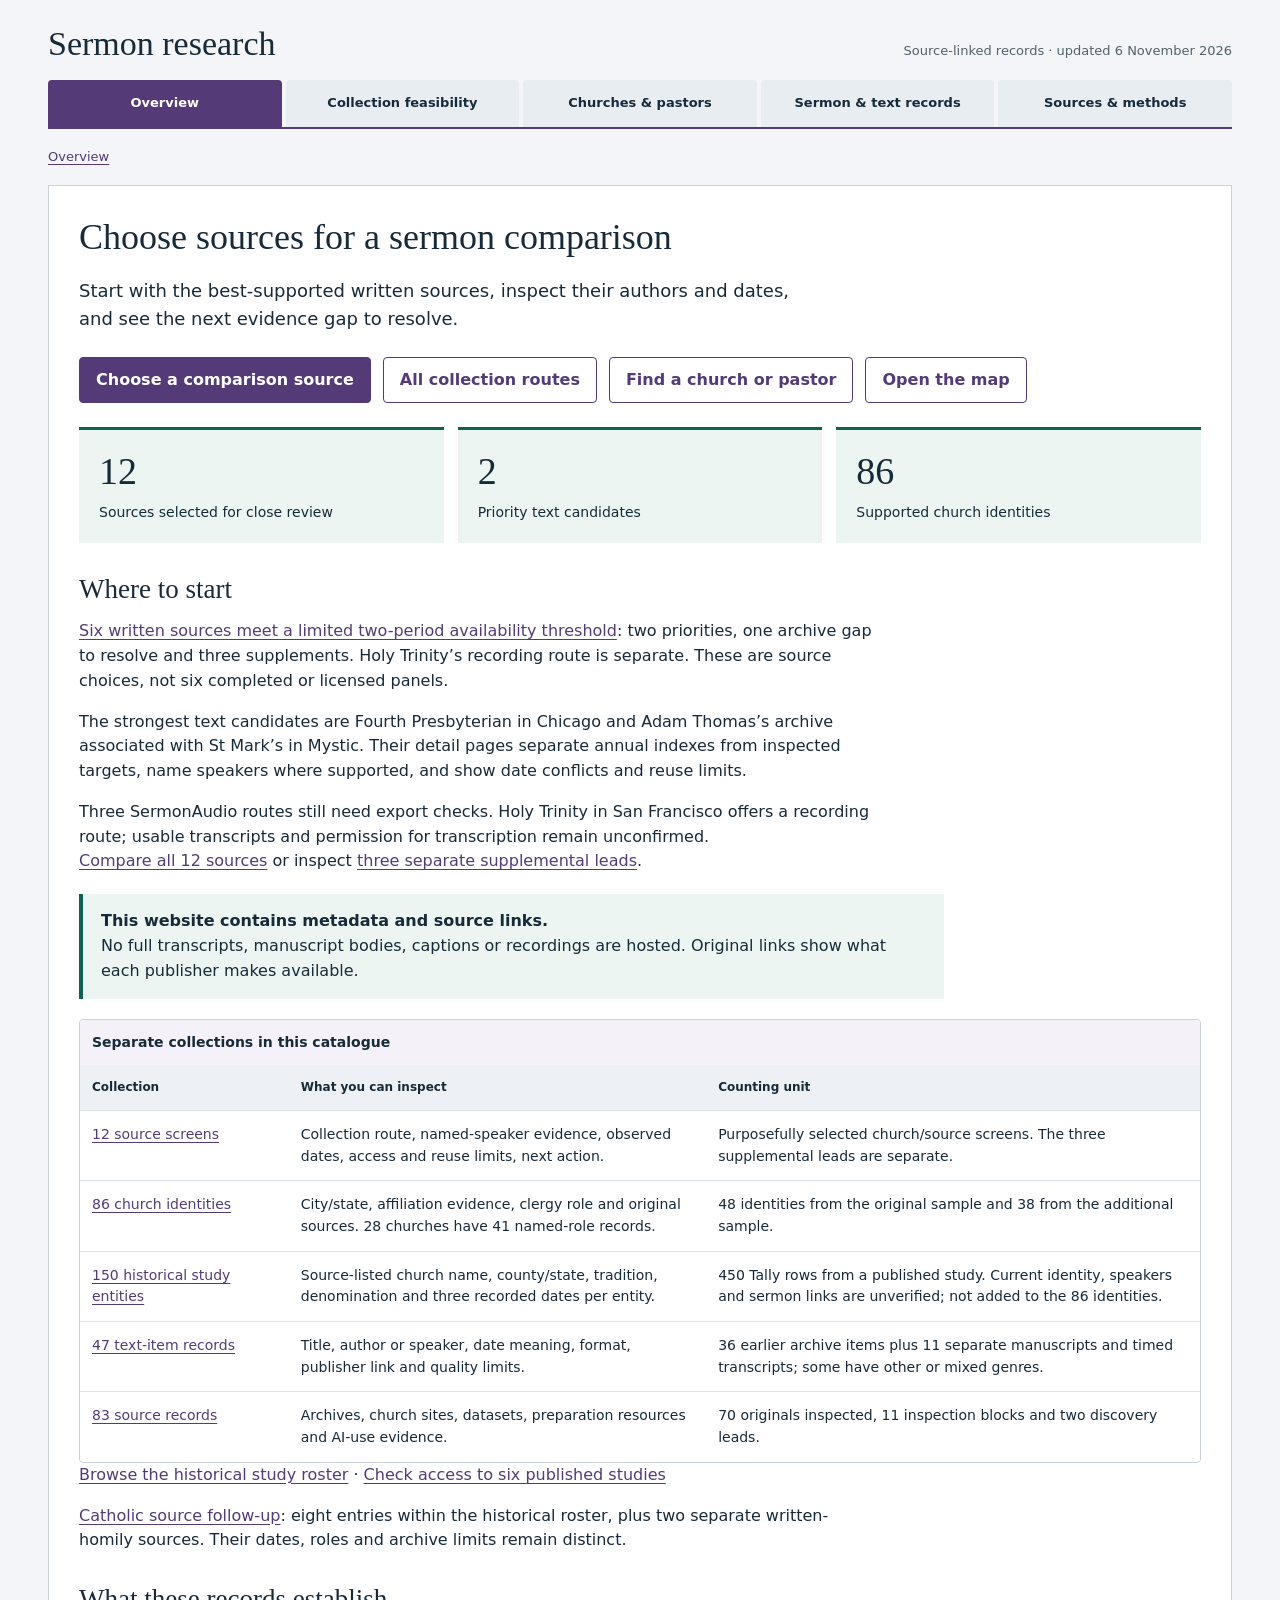
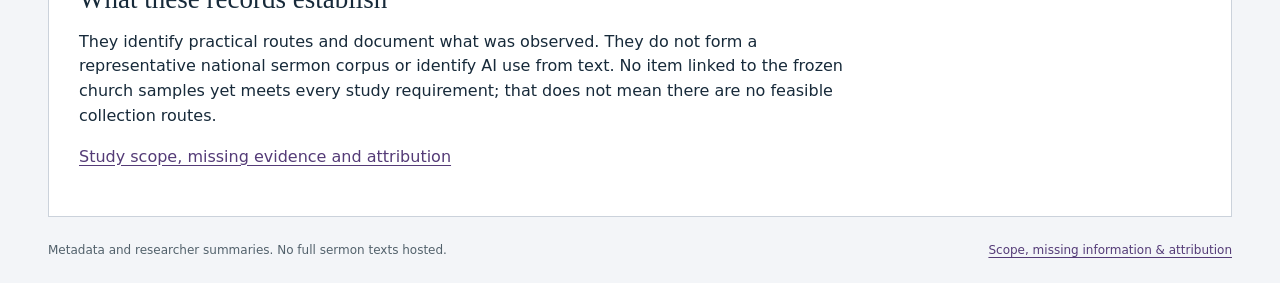
==== commit 1dd462d3: "Add source choices and Seattle and Fourth comparison evidence" ====
--- a/index.html
+++ b/index.html
@@ -12,11 +12,15 @@
 .catholic-screen-list .study-table{max-height:none}.catholic-screen-list th{position:static}
 
 main a{display:inline-block;max-width:100%}
+
+.decision-grid{display:grid;grid-template-columns:repeat(2,minmax(0,1fr));gap:22px;margin:20px 0 30px}.decision-card{border:1px solid var(--line);border-top:4px solid var(--plum);padding:22px;min-width:0}.decision-card h3{margin-top:0}.decision-card p{font-size:14px}.decision-card .actions{gap:8px;margin-bottom:0}.decision-card .action{font-size:13px}.example-pair{display:grid;grid-template-columns:1fr 1fr;gap:16px;padding:15px 0;border-top:1px solid var(--line);border-bottom:1px solid var(--line);margin:18px 0;font-size:13px}.example-pair .sub{display:block;margin-top:6px}.section-jumps{display:flex;gap:12px;flex-wrap:wrap;margin:22px 0}.section-jumps a{border-bottom:2px solid var(--plum);padding:8px 0;text-decoration:none}.separate-recording{padding:24px;background:#edf5f2;margin:30px 0}.separate-recording h2{margin-top:0}#seattle-written-results details{min-width:230px}#seattle-written-results .facts{display:block}#seattle-written-results .facts dt{border:0;padding-bottom:0}#seattle-written-results .facts dd{padding-top:2px}.decision-card .source-list{font-size:12px}.decision-card .next-step{margin-bottom:12px}.note p:last-child{margin-bottom:0}
+@media(max-width:700px){.decision-grid{grid-template-columns:1fr;gap:16px}.decision-card{padding:18px}.example-pair{grid-template-columns:1fr}.section-jumps a{font-size:13px}.separate-recording{padding:18px}}
 </style></head><body><a class="skip" href="#main">Skip to content</a><div class="shell"><header class="mast"><a class="brand" href="#view=overview">Sermon research</a><p>Source-linked records · updated 6 November 2026</p></header><nav class="main" aria-label="Main navigation"><a href="#view=overview" data-nav="overview">Overview</a><a href="#view=feasibility" data-nav="feasibility">Collection feasibility</a><a href="#view=churches" data-nav="churches">Churches &amp; pastors</a><a href="#view=items" data-nav="items">Sermon &amp; text records</a><a href="#view=sources" data-nav="sources">Sources &amp; methods</a></nav><div id="crumb" class="breadcrumb" aria-label="Current location"></div><main id="main" tabindex="-1"></main><footer><span>Metadata and researcher summaries. No full sermon texts hosted.</span><a href="#view=about">Scope, missing information &amp; attribution</a></footer></div>
 <script id="public-data" type="application/json">{"schema_version":1,"checked_on":"6 November 2026","churches":[{"id":"overture:c7bdcf3d-9067-4cf0-89fe-155140efef6d","name":"St. Christina Orthodox Church","city":"Fremont","state":"CA","state_name":"California","division":"Pacific","sample":"Original sample","affiliation":"Orthodox Church in America","affiliation_as_stated":"Orthodox Church in America","affiliation_scope":"Local church’s own affiliation statement","identity_status":"Supported by church pages","checked_on":"2026-11-05","source_urls":["https://stchristinaorthodox.org/","https://stchristinaorthodox.org/our-parish","https://stchristinaorthodox.org/parish-history"],"people":[],"pastor_status":"No named local clergy role was established in the inspected reviewed pages.","sermon_status":"No study-eligible sermon text linked to this sampled church","eligible_sermons":0},{"id":"overture:865bbf1a-a940-4512-a270-7361c284e90f","name":"Living Water Church","city":"Aurora","state":"CO","state_name":"Colorado","division":"Mountain","sample":"Original sample","affiliation":"Not established","affiliation_as_stated":"Not established","affiliation_scope":"Exact denomination not established","identity_status":"Supported by church pages","checked_on":"2026-11-05","source_urls":["https://www.lwcweb.org/","https://www.lwcweb.org/lwc-kids-videos","https://www.lwcweb.org/about-lwc","https://www.lwcweb.org/contact"],"people":[{"name":"Ken Urban","role_verbatim":"Senior Pastors","role_english":"Senior Pastors","relationship_status":"advertised_local_clergy","name_completeness":"full_as_displayed","temporal_limit":"Advertised in the saved page; page publication date and present appointment have not been independently verified.","evidence_paraphrase":"The church's staff list identifies Ken and Amy Urban together as senior pastors.","checked_on":"2026-11-06","source_captured_at":"2026-11-05T04:10:43+00:00","source_url":"https://www.lwcweb.org/about-lwc"},{"name":"Amy Urban","role_verbatim":"Senior Pastors","role_english":"Senior Pastors","relationship_status":"advertised_local_clergy","name_completeness":"full_as_displayed","temporal_limit":"Advertised in the saved page; page publication date and present appointment have not been independently verified.","evidence_paraphrase":"The church's staff list identifies Ken and Amy Urban together as senior pastors.","checked_on":"2026-11-06","source_captured_at":"2026-11-05T04:10:43+00:00","source_url":"https://www.lwcweb.org/about-lwc"},{"name":"Jorge Benitez","role_verbatim":"Associate Pastors","role_english":"Associate Pastors","relationship_status":"advertised_local_clergy","name_completeness":"full_as_displayed","temporal_limit":"Advertised in the saved page; page publication date and present appointment have not been independently verified.","evidence_paraphrase":"The church's staff list identifies Jorge and Melanie Benitez together as associate pastors.","checked_on":"2026-11-06","source_captured_at":"2026-11-05T04:10:43+00:00","source_url":"https://www.lwcweb.org/about-lwc"},{"name":"Melanie Benitez","role_verbatim":"Associate Pastors","role_english":"Associate Pastors","relationship_status":"advertised_local_clergy","name_completeness":"full_as_displayed","temporal_limit":"Advertised in the saved page; page publication date and present appointment have not been independently verified.","evidence_paraphrase":"The church's staff list identifies Jorge and Melanie Benitez together as associate pastors.","checked_on":"2026-11-06","source_captured_at":"2026-11-05T04:10:43+00:00","source_url":"https://www.lwcweb.org/about-lwc"}],"pastor_status":"Named role in a church or official directory page","sermon_status":"No study-eligible sermon text linked to this sampled church","eligible_sermons":0},{"id":"overture:c36ab924-c329-4ea6-a920-cd4206105a33","name":"St. Anthony of Padua Catholic Church","city":"Wailuku","state":"HI","state_name":"Hawaii","division":"Pacific","sample":"Original sample","affiliation":"Catholic Church","affiliation_as_stated":"Catholic Church","affiliation_scope":"Local church’s own affiliation statement","identity_status":"Supported by church pages","checked_on":"2026-11-05","source_urls":["https://www.stanthonymaui.org/","https://www.stanthonymaui.org/our-history","https://www.stanthonymaui.org/parish-life"],"people":[],"pastor_status":"Only historical clergy names were found; no present local role was established.","sermon_status":"No study-eligible sermon text linked to this sampled church","eligible_sermons":0},{"id":"overture:0e44ab62-0c94-4680-b6ee-ee06a4a2e493","name":"United Lutheran Church, Langdon","city":"Langdon","state":"ND","state_name":"North Dakota","division":"West North Central","sample":"Original sample","affiliation":"Evangelical Lutheran Church in America","affiliation_as_stated":"Evangelical Lutheran Church in America","affiliation_scope":"Local church’s own affiliation statement","identity_status":"Supported by church pages","checked_on":"2026-11-05","source_urls":["https://www.unitedlangdon.org/","https://www.unitedlangdon.org/about.html","https://www.unitedlangdon.org/mission--values.html"],"people":[],"pastor_status":"No named local clergy role was established in the inspected reviewed pages.","sermon_status":"No study-eligible sermon text linked to this sampled church","eligible_sermons":0},{"id":"overture:10f4edd4-7d9a-47e8-a452-7ffd87cdb590","name":"Sacred Heart Catholic Church, Lincoln","city":"Lincoln","state":"NE","state_name":"Nebraska","division":"West North Central","sample":"Original sample","affiliation":"Catholic Church","affiliation_as_stated":"Catholic Church","affiliation_scope":"Local church’s own affiliation statement","identity_status":"Supported by church pages","checked_on":"2026-11-05","source_urls":["https://sacredheartlincoln.org/","https://sacredheartlincoln.org/about-us/parish-history","https://sacredheartlincoln.org/about-us/contact-us-directions"],"people":[{"name":"Leo Kosch","role_verbatim":"Frs.","role_english":"Priest named in parish history","relationship_status":"history_page_current_claim","name_completeness":"full_as_displayed","temporal_limit":"The history says 2015 to present, but its revision date is unknown. This is not confirmation of a November 2026 appointment.","evidence_paraphrase":"The parish history lists Leo Kosch among the succeeding priests, with a tenure beginning in 2015 and described as continuing at the time of writing.","checked_on":"2026-11-06","source_captured_at":"2026-11-05T04:10:54+00:00","source_url":"https://sacredheartlincoln.org/about-us/parish-history"}],"pastor_status":"Named role in a church or official directory page","sermon_status":"No study-eligible sermon text linked to this sampled church","eligible_sermons":0},{"id":"overture:fbbcfa77-724b-4c2e-84fe-09db6957101c","name":"Grace Lutheran Church, Nashua","city":"Nashua","state":"NH","state_name":"New Hampshire","division":"New England","sample":"Original sample","affiliation":"Lutheran Church–Missouri Synod","affiliation_as_stated":"Lutheran Church—Missouri Synod","affiliation_scope":"Local church’s own affiliation statement","identity_status":"Supported by church pages","checked_on":"2026-11-05","source_urls":["https://www.gracelutherannashua.org/","https://www.gracelutherannashua.org/about-us","https://www.gracelutherannashua.org/our-history"],"people":[{"name":"George Ruwisch","role_verbatim":"Senior Pastor","role_english":"Senior Pastor","relationship_status":"history_page_current_claim","name_completeness":"full_as_displayed","temporal_limit":"The undated history looks forward to 2025. Its present-tense account does not establish a November 2026 appointment.","evidence_paraphrase":"The parish history reports Ruwisch's installation as senior pastor in January 2017 and describes him working with Chen.","checked_on":"2026-11-06","source_captured_at":"2026-11-05T04:10:59+00:00","source_url":"https://www.gracelutherannashua.org/our-history"},{"name":"Lesley Chen","role_verbatim":"Associate Pastor","role_english":"Associate Pastor","relationship_status":"history_page_current_claim","name_completeness":"full_as_displayed","temporal_limit":"The undated history looks forward to 2025. Its present-tense account does not establish a November 2026 appointment.","evidence_paraphrase":"The parish history reports Chen's July 2022 installation as associate pastor and describes his work with Ruwisch.","checked_on":"2026-11-06","source_captured_at":"2026-11-05T04:10:59+00:00","source_url":"https://www.gracelutherannashua.org/our-history"}],"pastor_status":"Named role in a church or official directory page","sermon_status":"No study-eligible sermon text linked to this sampled church","eligible_sermons":0},{"id":"overture:56387751-fca8-4760-9aee-3cbeb35c1bcb","name":"Miranda Street church of Christ","city":"Las Cruces","state":"NM","state_name":"New Mexico","division":"Mountain","sample":"Original sample","affiliation":"Not established","affiliation_as_stated":"Not established","affiliation_scope":"Exact denomination not established","identity_status":"Supported by church pages","checked_on":"2026-11-05","source_urls":["https://www.churchofchristmiranda.com/","https://www.churchofchristmiranda.com/who-are-we/","https://www.churchofchristmiranda.com/plan-your-visit/"],"people":[],"pastor_status":"No named local clergy role was established in the inspected reviewed pages.","sermon_status":"No study-eligible sermon text linked to this sampled church","eligible_sermons":0},{"id":"overture:1aeb6def-7980-4740-b52a-93fd73f40dbb","name":"Wells Bridge Baptist Church","city":"Wells Bridge","state":"NY","state_name":"New York","division":"Middle Atlantic","sample":"Original sample","affiliation":"Not established","affiliation_as_stated":"Not established","affiliation_scope":"Exact denomination not established","identity_status":"Supported by church pages","checked_on":"2026-11-05","source_urls":["https://wellsbridgebaptistny.org/","https://wellsbridgebaptistny.org/about/","https://wellsbridgebaptistny.org/privacy-terms/"],"people":[],"pastor_status":"No named local clergy role was established in the inspected reviewed pages.","sermon_status":"No study-eligible sermon text linked to this sampled church","eligible_sermons":0},{"id":"overture:28831ffe-594f-4b81-8757-9677e1cd8827","name":"North Ridge Baptist Church","city":"Friedens","state":"PA","state_name":"Pennsylvania","division":"Middle Atlantic","sample":"Original sample","affiliation":"Not established","affiliation_as_stated":"Not established","affiliation_scope":"Exact denomination not established","identity_status":"Supported by church pages","checked_on":"2026-11-05","source_urls":["https://www.northridgebc.com/","https://www.northridgebc.com/about-2/","https://www.northridgebc.com/about-2/service-times/"],"people":[],"pastor_status":"No named local clergy role was established in the inspected reviewed pages.","sermon_status":"No study-eligible sermon text linked to this sampled church","eligible_sermons":0},{"id":"overture:0eea253c-b9bc-42f8-a2a6-46bbf80fbdd8","name":"Resurrection Lutheran Church","city":"Pierre","state":"SD","state_name":"South Dakota","division":"West North Central","sample":"Original sample","affiliation":"Lutheran Congregations in Mission for Christ","affiliation_as_stated":"Lutheran Congregations in Mission for Christ","affiliation_scope":"Local church’s own affiliation statement","identity_status":"Supported by church pages","checked_on":"2026-11-05","source_urls":["https://rlcpierre.com/","https://rlcpierre.com/about/history/","https://rlcpierre.com/about/services/"],"people":[],"pastor_status":"The inspected pages discuss unnamed current pastoral functions and named historical clergy; no current name is established.","sermon_status":"No study-eligible sermon text linked to this sampled church","eligible_sermons":0},{"id":"overture:12969480-3ceb-4438-aa40-af0e52e1dd5a","name":"Saints Constantine and Helen Orthodox Christian Church","city":"Cheyenne","state":"WY","state_name":"Wyoming","division":"Mountain","sample":"Original sample","affiliation":"Not established","affiliation_as_stated":"Not established","affiliation_scope":"Exact denomination not established","identity_status":"Supported by church pages","checked_on":"2026-11-05","source_urls":["https://www.orthodoxcheyenne.org/","https://www.orthodoxcheyenne.org/about_us/","https://www.denver.goarch.org/wyoming-parishes"],"people":[],"pastor_status":"No named local clergy role was established in the inspected reviewed pages.","sermon_status":"No study-eligible sermon text linked to this sampled church","eligible_sermons":0,"affiliation_note":"Greek Orthodox, local self-identification. Specific jurisdiction remains unverified; the regional directory returned HTTP 403.","affiliation_checked_on":"2026-11-06"},{"id":"overture:9b17bab3-3dde-4292-8090-c12145d7f89d","name":"Covington First United Methodist Church","city":"Covington","state":"TN","state_name":"Tennessee","division":"East South Central","sample":"Original sample","affiliation":"United Methodist Church","affiliation_as_stated":"United Methodist Church","affiliation_scope":"Local church’s own affiliation statement","identity_status":"Supported by church pages","checked_on":"2026-11-05","source_urls":["https://covingtonfumc.com/","https://covingtonfumc.com/about-us","https://covingtonfumc.com/about-us/plan-my-visit"],"people":[],"pastor_status":"No named local clergy role was established in the inspected reviewed pages.","sermon_status":"No study-eligible sermon text linked to this sampled church","eligible_sermons":0},{"id":"overture:ed304212-cf7c-4695-bff5-87b69d2efba1","name":"Protection of the Holy Virgin Mary Orthodox Church","city":"Clarksville","state":"TN","state_name":"Tennessee","division":"East South Central","sample":"Original sample","affiliation":"Not established","affiliation_as_stated":"Not established","affiliation_scope":"Exact denomination not established","identity_status":"Supported by church pages","checked_on":"2026-11-05","source_urls":["https://orthodoxclarksville.org/"],"people":[],"pastor_status":"A recommended book author is named, not a local clergy appointment.","sermon_status":"No study-eligible sermon text linked to this sampled church","eligible_sermons":0},{"id":"overture:219b71c6-1f83-4bdc-97c4-ea6ba7392f35","name":"St. Helena Catholic Church","city":"Fort Morgan","state":"CO","state_name":"Colorado","division":"Mountain","sample":"Original sample","affiliation":"Catholic Church","affiliation_as_stated":"Roman Catholic Church","affiliation_scope":"Local church’s own affiliation statement","identity_status":"Supported by church pages","checked_on":"2026-11-05","source_urls":["https://www.sthelenachurch.org/","https://www.sthelenachurch.org/home/history","https://www.sthelenachurch.org/parish-life"],"people":[{"name":"Francisco J. Garcia","role_verbatim":"Reverend","role_english":"Pastor (history page's description)","relationship_status":"history_page_current_claim","name_completeness":"full_as_displayed","temporal_limit":"The history carries a 2010 newspaper copyright notice but includes an undated succession update. The date of this appointment claim is unresolved; no November 2026 appointment is asserted.","evidence_paraphrase":"The parish history calls Francisco J. Garcia its current pastor.","checked_on":"2026-11-06","source_captured_at":"2026-11-05T04:31:41+00:00","source_url":"https://www.sthelenachurch.org/home/history"}],"pastor_status":"Named role in a church or official directory page","sermon_status":"No study-eligible sermon text linked to this sampled church","eligible_sermons":0},{"id":"overture:d79e1ab2-c141-463c-a341-35070423c769","name":"Laestadian Lutheran Church of Prescott Valley","city":"Prescott Valley","state":"AZ","state_name":"Arizona","division":"Mountain","sample":"Original sample","affiliation":"Not established","affiliation_as_stated":"Not established","affiliation_scope":"Exact denomination not established","identity_status":"Supported by church pages","checked_on":"2026-11-05","source_urls":["https://pvllchurch.info/","https://pvllchurch.info/about/","https://pvllchurch.info/join-us/"],"people":[],"pastor_status":"No named local clergy role was established in the inspected reviewed pages.","sermon_status":"No study-eligible sermon text linked to this sampled church","eligible_sermons":0},{"id":"overture:07f7bdf6-4191-4529-be4a-6b2258279ec9","name":"North Scottsdale United Methodist Church","city":"Scottsdale","state":"AZ","state_name":"Arizona","division":"Mountain","sample":"Original sample","affiliation":"United Methodist Church","affiliation_as_stated":"United Methodist Church","affiliation_scope":"Local church’s own affiliation statement","identity_status":"Supported by church pages","checked_on":"2026-11-05","source_urls":["https://www.nsumc.com/","https://www.nsumc.com/who-we-are/","https://www.nsumc.com/worship/"],"people":[{"name":"Christopher Wurpts","role_verbatim":"Lead Pastor","role_english":"Lead Pastor","relationship_status":"advertised_local_clergy","name_completeness":"full_as_displayed","temporal_limit":"Advertised in the saved page; page publication date and present appointment have not been independently verified.","evidence_paraphrase":"The church's Our Pastors section lists Christopher Wurpts as lead pastor.","checked_on":"2026-11-06","source_captured_at":"2026-11-05T04:31:46+00:00","source_url":"https://www.nsumc.com/who-we-are/"},{"name":"Leah Bergstrom","role_verbatim":"Pastor of Congregational Care","role_english":"Pastor of Congregational Care","relationship_status":"advertised_local_clergy","name_completeness":"full_as_displayed","temporal_limit":"Advertised in the saved page; page publication date and present appointment have not been independently verified.","evidence_paraphrase":"The church's Our Pastors section lists Leah Bergstrom as pastor of congregational care.","checked_on":"2026-11-06","source_captured_at":"2026-11-05T04:31:46+00:00","source_url":"https://www.nsumc.com/who-we-are/"}],"pastor_status":"Named role in a church or official directory page","sermon_status":"No study-eligible sermon text linked to this sampled church","eligible_sermons":0},{"id":"overture:906240dd-9119-4bf8-a04b-7ea9fcc84ec0","name":"All Saints of North America Orthodox Church","city":"Sun City","state":"AZ","state_name":"Arizona","division":"Mountain","sample":"Original sample","affiliation":"Russian Orthodox Church Outside of Russia","affiliation_as_stated":"Russian Orthodox Church Outside of Russia","affiliation_scope":"Local church’s own affiliation statement","identity_status":"Supported by church pages","checked_on":"2026-11-05","source_urls":["https://arizonaorthodox.com/","https://arizonaorthodox.com/becoming-orthodox/catechumen-lecture-series/","https://arizonaorthodox.com/about-us/","https://arizonaorthodox.com/orthodox-visitors-information/"],"people":[],"pastor_status":"The reviewed pages name article authors, a website designer and the diocesan bishop. None establishes a local pastoral appointment.","sermon_status":"No study-eligible sermon text linked to this sampled church","eligible_sermons":0},{"id":"overture:2f6f3261-9b78-4e79-bda3-9e038b3265fa","name":"Prince of Peace Lutheran Church","city":"Phoenix","state":"AZ","state_name":"Arizona","division":"Mountain","sample":"Original sample","affiliation":"Evangelical Lutheran Church in America","affiliation_as_stated":"Evangelical Lutheran Church in America","affiliation_scope":"Local church’s own affiliation statement","identity_status":"Supported by church pages","checked_on":"2026-11-05","source_urls":["https://www.popphoenix.org/","https://www.popphoenix.org/church-staff","https://www.popphoenix.org/worship"],"people":[{"name":"Rick Sherril","role_verbatim":"PASTOR","role_english":"PASTOR","relationship_status":"advertised_local_clergy","name_completeness":"full_as_displayed","temporal_limit":"The appointment is advertised in an undated staff page. A source spelling discrepancy remains; no independent identity or current-appointment check was made.","evidence_paraphrase":"The staff page lists Rick Sherril as pastor. The worship page instead spells the surname Sherrill; the staff-page spelling is retained.","checked_on":"2026-11-06","source_captured_at":"2026-11-05T04:31:56+00:00","source_url":"https://www.popphoenix.org/church-staff"},{"name":"Paul Nelson","role_verbatim":"Visitation Pastor","role_english":"Visitation Pastor","relationship_status":"advertised_local_clergy","name_completeness":"full_as_displayed","temporal_limit":"Advertised in the saved page; page publication date and present appointment have not been independently verified.","evidence_paraphrase":"The staff page lists Paul Nelson as visitation pastor and says he joined in 2015.","checked_on":"2026-11-06","source_captured_at":"2026-11-05T04:31:56+00:00","source_url":"https://www.popphoenix.org/church-staff"}],"pastor_status":"Named role in a church or official directory page","sermon_status":"No study-eligible sermon text linked to this sampled church","eligible_sermons":0},{"id":"overture:da2d11fb-81a8-4a48-ab00-4f3b2ea241d0","name":"St. Mary’s Indian Orthodox Church of Boston","city":"Maynard","state":"MA","state_name":"Massachusetts","division":"New England","sample":"Original sample","affiliation":"Malankara Orthodox Syrian Church","affiliation_as_stated":"Malankara Orthodox Syrian Church","affiliation_scope":"Local church’s own affiliation statement","identity_status":"Supported by church pages","checked_on":"2026-11-05","source_urls":["https://stmarysboston.org/","https://stmarysboston.org/auth/request-link/","https://stmarysboston.org/about/history/","https://stmarysboston.org/worship-services/timing/"],"people":[],"pastor_status":"The history ends with a 2009 vicar appointment. The saved current-role navigation does not supply a name.","sermon_status":"No study-eligible sermon text linked to this sampled church","eligible_sermons":0},{"id":"overture:ec2df8ef-2e53-41bd-9416-f8b567ee28d5","name":"Eucharist Church","city":"San Francisco","state":"CA","state_name":"California","division":"Pacific","sample":"Original sample","affiliation":"Anglican Church in North America (ACNA)","affiliation_as_stated":"Anglican Church in North America (ACNA)","affiliation_scope":"Local church’s explicit affiliation statement","identity_status":"Supported by church pages","checked_on":"2026-11-05","source_urls":["https://eucharistsf.org/","https://eucharistsf.org/vision","https://eucharistsf.org/sundays","https://eucharistsf.org/affiliation","https://c4so.org/church-locator/"],"people":[],"pastor_status":"A link says Meet our New Rector, but the inspected pages do not give that rector's name.","sermon_status":"No study-eligible sermon text linked to this sampled church","eligible_sermons":0,"affiliation_organization":"Churches for the Sake of Others (C4SO)","affiliation_note":"The church’s Affiliation page identifies ACNA and C4SO as its diocese. The individual C4SO directory entry was not independently rendered.","affiliation_checked_on":"2026-11-06"},{"id":"overture:e1e5cf13-41e8-4020-a3b5-4874258e3e23","name":"Unity African Methodist Episcopal Church","city":"Seffner","state":"FL","state_name":"Florida","division":"South Atlantic","sample":"Original sample","affiliation":"African Methodist Episcopal Church","affiliation_as_stated":"African Methodist Episcopal Church","affiliation_scope":"Local church’s own affiliation statement","identity_status":"Supported by church pages","checked_on":"2026-11-05","source_urls":["https://unityame.org/","https://unityame.org/who-we-are"],"people":[{"name":"Patricia A. Mosley","role_verbatim":"Pastor","role_english":"Pastor","relationship_status":"advertised_local_clergy","name_completeness":"full_as_displayed","temporal_limit":"Advertised in the saved page; page publication date and present appointment have not been independently verified.","evidence_paraphrase":"The church's Who We Are page signs its welcome with Patricia A. Mosley's name and pastor role.","checked_on":"2026-11-06","source_captured_at":"2026-11-05T04:31:58+00:00","source_url":"https://unityame.org/who-we-are"}],"pastor_status":"Named role in a church or official directory page","sermon_status":"No study-eligible sermon text linked to this sampled church","eligible_sermons":0},{"id":"overture:f4d76c5d-7642-4a99-8961-c7b93aed675d","name":"Holy Spirit Orthodox Church","city":"Huntington","state":"WV","state_name":"West Virginia","division":"South Atlantic","sample":"Original sample","affiliation":"Antiochian Orthodox Christian Archdiocese of North America","affiliation_as_stated":"Antiochian Orthodox Christian Archdiocese of North America","affiliation_scope":"Local church’s own affiliation statement","identity_status":"Supported by church pages","checked_on":"2026-11-05","source_urls":["https://www.holyspiritwv.org/","https://www.holyspiritwv.org/pages/about-us","https://www.holyspiritwv.org/pages/parish-history"],"people":[],"pastor_status":"The history reports a 2001 local appointment and later service, and names parish sons serving other churches. It does not securely establish today's local clergy.","sermon_status":"No study-eligible sermon text linked to this sampled church","eligible_sermons":0},{"id":"overture:d2841965-5f21-4c38-a042-d8d646424eb7","name":"Sacred Heart Catholic Church — Pratt","city":"Pratt","state":"KS","state_name":"Kansas","division":"West North Central","sample":"Original sample","affiliation":"Catholic Church","affiliation_as_stated":"Roman Catholic Church","affiliation_scope":"Local church’s own affiliation statement","identity_status":"Supported by church pages","checked_on":"2026-11-05","source_urls":["https://sacredheartpratt.com/","https://sacredheartpratt.com/about/father-s-welcome","https://sacredheartpratt.com/about/history-heritage"],"people":[{"name":"Charles Atuah","role_verbatim":"Fr.","role_english":"Father; precise parish office not stated","relationship_status":"local_clergy_listing_office_unspecified","name_completeness":"full_as_displayed","temporal_limit":"Advertised in the saved page; page publication date and present appointment have not been independently verified.","evidence_paraphrase":"The parish's Father's Welcome is signed by Fr. Charles Atuah, MSP. A more specific office title is not stated.","checked_on":"2026-11-06","source_captured_at":"2026-11-05T04:32:03+00:00","source_url":"https://sacredheartpratt.com/about/father-s-welcome"}],"pastor_status":"Named role in a church or official directory page","sermon_status":"No study-eligible sermon text linked to this sampled church","eligible_sermons":0},{"id":"overture:c9374968-f41b-4552-8bb2-8a0c0df6707b","name":"Faribault Fourth Avenue United Methodist Church","city":"Faribault","state":"MN","state_name":"Minnesota","division":"West North Central","sample":"Original sample","affiliation":"United Methodist Church","affiliation_as_stated":"United Methodist Church","affiliation_scope":"Local church’s own affiliation statement","identity_status":"Supported by church pages","checked_on":"2026-11-05","source_urls":["https://fourthaveumc.org/","https://fourthaveumc.org/about-us"],"people":[{"name":"Shawn Stoll","role_verbatim":"Pastor","role_english":"Pastor","relationship_status":"advertised_local_clergy","name_completeness":"full_as_displayed","temporal_limit":"The source reports a July 1, 2025 start and advertises him in its pastor section. Continuation beyond the saved capture was not checked.","evidence_paraphrase":"The Meet Our Pastor section names Shawn Stoll and says his appointment began July 1, 2025, shared with Hope Church in Faribault.","checked_on":"2026-11-06","source_captured_at":"2026-11-05T04:32:06+00:00","source_url":"https://fourthaveumc.org/about-us"}],"pastor_status":"Named role in a church or official directory page","sermon_status":"No study-eligible sermon text linked to this sampled church","eligible_sermons":0},{"id":"overture:07110af6-945e-4898-b24b-97b47cc0fb97","name":"St. Sava Serbian Orthodox Church — South St. Paul","city":"South St Paul","state":"MN","state_name":"Minnesota","division":"West North Central","sample":"Original sample","affiliation":"Not established","affiliation_as_stated":"Not established","affiliation_scope":"Exact denomination not established","identity_status":"Supported by church pages","checked_on":"2026-11-05","source_urls":["https://www.stsavamn.org/","https://www.stsavamn.org/our-history","https://www.stsavamn.org/visit-us"],"people":[],"pastor_status":"The only named parish priest is in the church's 1950 founding history.","sermon_status":"No study-eligible sermon text linked to this sampled church","eligible_sermons":0,"affiliation_note":"Serbian Orthodox, local self-identification. Current eparchy remains unestablished.","affiliation_checked_on":"2026-11-06"},{"id":"overture:8eabc047-d2d2-4a94-9ea7-a900dd00bda0","name":"New Hope Baptist Church — Little Rock","city":"Little Rock","state":"AR","state_name":"Arkansas","division":"West South Central","sample":"Original sample","affiliation":"Not established","affiliation_as_stated":"Not established","affiliation_scope":"Exact denomination not established","identity_status":"Supported by church pages","checked_on":"2026-11-05","source_urls":["https://www.newhopelr.com/","https://www.newhopelr.com/about-us"],"people":[{"name":"AJ","role_verbatim":"Youth Pastor","role_english":"Youth Pastor","relationship_status":"advertised_local_clergy","name_completeness":"partial","temporal_limit":"Advertised in the saved page; page publication date and present appointment have not been independently verified.","evidence_paraphrase":"The church explicitly calls AJ its youth pastor, but the saved page gives no full name.","checked_on":"2026-11-06","source_captured_at":"2026-11-05T03:42:33+00:00","source_url":"https://www.newhopelr.com/"}],"pastor_status":"Named role in a church or official directory page","sermon_status":"No study-eligible sermon text linked to this sampled church","eligible_sermons":0},{"id":"overture:619a5b07-92fd-41f9-840d-08860d1b1c88","name":"Grace Lutheran Church — Lowell","city":"Lowell","state":"AR","state_name":"Arkansas","division":"West South Central","sample":"Original sample","affiliation":"Not established","affiliation_as_stated":"Not established","affiliation_scope":"Exact denomination not established","identity_status":"Supported by church pages","checked_on":"2026-11-05","source_urls":["https://gracelutherannwa.com/","https://gracelutherannwa.com/who-we-are/"],"people":[{"name":"Chuck Huebner","role_verbatim":"Pastor","role_english":"Pastor","relationship_status":"advertised_local_clergy","name_completeness":"full_as_displayed","temporal_limit":"Advertised in the saved page; page publication date and present appointment have not been independently verified.","evidence_paraphrase":"In the church's Who We Are statement, Huebner describes himself as this church's pastor and signs with that role.","checked_on":"2026-11-06","source_captured_at":"2026-11-05T04:32:15+00:00","source_url":"https://gracelutherannwa.com/who-we-are/"}],"pastor_status":"Named role in a church or official directory page","sermon_status":"No study-eligible sermon text linked to this sampled church","eligible_sermons":0},{"id":"overture:1d8dd8d0-3a23-45bf-bb97-7fa78572aaa0","name":"First Assembly of God — Troup","city":"Troup","state":"TX","state_name":"Texas","division":"West South Central","sample":"Original sample","affiliation":"Not established","affiliation_as_stated":"Not established","affiliation_scope":"Exact denomination not established","identity_status":"Supported by church pages","checked_on":"2026-11-05","source_urls":["https://troupag.wixsite.com/firstassemblyofgodtr"],"people":[],"pastor_status":"No named local clergy role was established in the inspected reviewed pages.","sermon_status":"No study-eligible sermon text linked to this sampled church","eligible_sermons":0},{"id":"overture:c4f7abb1-e1b6-429c-ac30-d93fe8486d78","name":"Church in Yarnell","city":"Yarnell","state":"AZ","state_name":"Arizona","division":"Mountain","sample":"Original sample","affiliation":"Not established","affiliation_as_stated":"Not established","affiliation_scope":"Exact denomination not established","identity_status":"Supported by church pages","checked_on":"2026-11-05","source_urls":["https://www.churchinyarnell.org/contact/","https://www.churchinyarnell.org/our-church-history-bill/","https://www.churchinyarnell.org/"],"people":[{"name":"Dale Cook","role_verbatim":"Pastor","role_english":"Pastor","relationship_status":"advertised_local_clergy","name_completeness":"full_as_displayed","temporal_limit":"Advertised in the saved page; page publication date and present appointment have not been independently verified.","evidence_paraphrase":"The church's contact page lists Dale Cook with the role Pastor.","checked_on":"2026-11-06","source_captured_at":"2026-11-05T05:05:23+00:00","source_url":"https://www.churchinyarnell.org/contact/"}],"pastor_status":"Named role in a church or official directory page","sermon_status":"No study-eligible sermon text linked to this sampled church","eligible_sermons":0},{"id":"overture:d9c875ff-aa1f-46d3-9101-2389bd3c9428","name":"Zion United Methodist Church","city":"Hooppole","state":"IL","state_name":"Illinois","division":"East North Central","sample":"Original sample","affiliation":"United Methodist Church","affiliation_as_stated":"The United Methodist Church","affiliation_scope":"Official directory evidence","identity_status":"Named in an official directory","checked_on":"2026-11-05","source_urls":["https://www.umc.org/en/find-a-church/church?id=001Um00000PFOhDIAX"],"people":[],"pastor_status":"No named local clergy role was established in the inspected reviewed pages.","sermon_status":"No study-eligible sermon text linked to this sampled church","eligible_sermons":0},{"id":"overture:7f726562-60d8-4f3c-b08f-13ca5e91f11e","name":"Asher Glade","city":"Friendsville","state":"MD","state_name":"Maryland","division":"South Atlantic","sample":"Original sample","affiliation":"Covenant Brethren Church","affiliation_as_stated":"Covenant Brethren Church","affiliation_scope":"Official directory evidence","identity_status":"Named in an official directory","checked_on":"2026-11-05","source_urls":["https://churches.covenantbrethren.org/churches/united-states/maryland/friendsville/asher-glade/"],"people":[],"pastor_status":"The previously cited page could not be rechecked from the available evidence, so no clergy name is published.","sermon_status":"No study-eligible sermon text linked to this sampled church","eligible_sermons":0},{"id":"overture:b9accdb9-f748-4425-8cea-995a949718ec","name":"Beth-El A.M.E. Zion Church","city":"Cleveland","state":"OH","state_name":"Ohio","division":"East North Central","sample":"Original sample","affiliation":"African Methodist Episcopal Zion Church","affiliation_as_stated":"African Methodist Episcopal Zion Church","affiliation_scope":"Official directory evidence","identity_status":"Named in an official directory","checked_on":"2026-11-05","source_urls":["https://amezion.org/location/beth-el/"],"people":[],"pastor_status":"The previously cited page could not be rechecked from the available evidence, so no clergy name is published.","sermon_status":"No study-eligible sermon text linked to this sampled church","eligible_sermons":0},{"id":"overture:1bc713df-0392-4e37-993b-2aa72142aa11","name":"Warren United Church","city":"Warren","state":"VT","state_name":"Vermont","division":"New England","sample":"Original sample","affiliation":"United Church of Christ","affiliation_as_stated":"United Church of Christ","affiliation_scope":"Local church’s own affiliation statement","identity_status":"Supported by church pages","checked_on":"2026-11-05","source_urls":["https://warrenunitedchurch.wordpress.com/home-2/about-2/","https://warrenunitedchurch.wordpress.com/contact/","https://warrenunitedchurch.wordpress.com/"],"people":[],"pastor_status":"No named local clergy role was established in the inspected reviewed pages.","sermon_status":"No study-eligible sermon text linked to this sampled church","eligible_sermons":0},{"id":"overture:579f64c0-15fe-4829-890a-b7ffc6feb9a0","name":"Bethany Evangelical Lutheran Church","city":"Milwaukee","state":"WI","state_name":"Wisconsin","division":"East North Central","sample":"Original sample","affiliation":"Lutheran Church–Missouri Synod","affiliation_as_stated":"Lutheran Church–Missouri Synod","affiliation_scope":"Official directory evidence","identity_status":"Named in an official directory","checked_on":"2026-11-05","source_urls":["https://locator.lcms.org/church/C/586658","https://myemail.constantcontact.com/December-2025---SWD-Mission-Moments.html?aid=IVlke18INlE\u0026soid=1113164881404"],"people":[],"pastor_status":"The previously cited page could not be rechecked from the available evidence, so no clergy name is published.","sermon_status":"No study-eligible sermon text linked to this sampled church","eligible_sermons":0},{"id":"overture:e7fa7ff5-9262-41c6-95dd-01d63c5e3c65","name":"Saint Demetrios Greek Orthodox Church","city":"Jamaica","state":"NY","state_name":"New York","division":"Middle Atlantic","sample":"Original sample","affiliation":"Not established","affiliation_as_stated":"Not established","affiliation_scope":"Exact denomination not established","identity_status":"Supported by church pages","checked_on":"2026-11-05","source_urls":["https://www.stdemetrios.ny.goarch.org/index/about_us","https://www.stdemetrios.ny.goarch.org/contact_us/","https://www.stdemetrios.ny.goarch.org/"],"people":[],"pastor_status":"No named local clergy role was established in the inspected reviewed pages.","sermon_status":"No study-eligible sermon text linked to this sampled church","eligible_sermons":0},{"id":"overture:95ea6168-210a-4d6a-881c-99fd9f8a8bd8","name":"Grace Reformation Bible Church","city":"Barre","state":"MA","state_name":"Massachusetts","division":"New England","sample":"Original sample","affiliation":"Not established","affiliation_as_stated":"Not established","affiliation_scope":"Exact denomination not established","identity_status":"Supported by church pages","checked_on":"2026-11-05","source_urls":["https://gracereformation.net/about/","https://gracereformation.net/contact/","https://gracereformation.net/service-time-directions/","https://gracereformation.net/"],"people":[],"pastor_status":"No named local clergy role was established in the inspected reviewed pages.","sermon_status":"No study-eligible sermon text linked to this sampled church","eligible_sermons":0},{"id":"overture:2aaecd5b-ca9e-43f2-90d0-ed9d6e961476","name":"West Hartland Church / West Hartland Methodist Church","city":"Norwalk","state":"OH","state_name":"Ohio","division":"East North Central","sample":"Original sample","affiliation":"Global Methodist Church","affiliation_as_stated":"Global Methodist Church","affiliation_scope":"Church statement with directory corroboration","identity_status":"Supported by church pages","checked_on":"2026-11-05","source_urls":["https://www.west-hartland-church.com/contact-us/","https://www.west-hartland-church.com/","https://alleghenywestgmc.org/find-a-church-map/","https://www.umdata.org/church?church=656361","https://www.eocumc.com/journal/_pdf2023/2023Journal-2.pdf","https://www.eocumc.com/eoac23/_pdf/23DisaffiliatingChurches-2.pdf"],"people":[],"pastor_status":"The previously cited page could not be rechecked from the available evidence, so no clergy name is published.","sermon_status":"No study-eligible sermon text linked to this sampled church","eligible_sermons":0},{"id":"overture:c175b357-3b4c-45c9-9579-ea0067f6c973","name":"St Nikola Serbian Orthodox Church","city":"Cudahy","state":"WI","state_name":"Wisconsin","division":"East North Central","sample":"Original sample","affiliation":"Serbian Orthodox Church","affiliation_as_stated":"Serbian Orthodox Church","affiliation_scope":"Official directory evidence","identity_status":"Named in an official directory","checked_on":"2026-11-05","source_urls":["https://www.serborth.org/parishes?id=264\u0026type=details","https://www.assemblyofbishops.org/directories/parishes?city=\u0026clergy=a\u0026parish=\u0026searchType=parish\u0026state=-1"],"people":[],"pastor_status":"The previously cited page could not be rechecked from the available evidence, so no clergy name is published.","sermon_status":"No study-eligible sermon text linked to this sampled church","eligible_sermons":0},{"id":"overture:984b6ca6-b7e5-4cd1-8e3a-81c49d4d0924","name":"Lake Pointe Baptist Church","city":"Dadeville","state":"AL","state_name":"Alabama","division":"East South Central","sample":"Original sample","affiliation":"Not established","affiliation_as_stated":"Not established","affiliation_scope":"Exact denomination not established","identity_status":"Supported by church pages","checked_on":"2026-11-05","source_urls":["https://lakepointebaptist.churchtrac.com/connect"],"people":[],"pastor_status":"No named local clergy role was established in the inspected reviewed pages.","sermon_status":"No study-eligible sermon text linked to this sampled church","eligible_sermons":0},{"id":"overture:64123dbc-fd6b-4303-b08b-441afeb6744a","name":"Evans Memorial A.M.E.Z. Church","city":"Norwich","state":"CT","state_name":"Connecticut","division":"New England","sample":"Original sample","affiliation":"Not established","affiliation_as_stated":"Not established","affiliation_scope":"Local church’s own affiliation statement","identity_status":"Supported by church pages","checked_on":"2026-11-05","source_urls":["https://www.evansmemorialamez.org/","https://www.evansmemorialamez.org/visit-us"],"people":[],"pastor_status":"The previously cited page could not be rechecked from the available evidence, so no clergy name is published.","sermon_status":"No study-eligible sermon text linked to this sampled church","eligible_sermons":0},{"id":"overture:1f90bf2a-37a9-420e-b0e8-2f3f4e486b23","name":"Faunce Memorial Union Church (Faunce Church / Chapel in the Forest)","city":"Plymouth","state":"MA","state_name":"Massachusetts","division":"New England","sample":"Original sample","affiliation":"Not established","affiliation_as_stated":"Not established","affiliation_scope":"Exact denomination not established","identity_status":"Supported by church pages","checked_on":"2026-11-05","source_urls":["https://chapelintheforest.org"],"people":[{"name":"Mark Broderick","role_verbatim":"OUR PASTOR","role_english":"OUR PASTOR","relationship_status":"advertised_local_clergy","name_completeness":"full_as_displayed","temporal_limit":"Advertised in the saved page; page publication date and present appointment have not been independently verified.","evidence_paraphrase":"The church's Our Pastor section profiles Mark Broderick and says he came to serve Faunce in 2013. His spouse is not assigned a clergy role.","checked_on":"2026-11-06","source_captured_at":"2026-11-05T05:55:44+00:00","source_url":"https://chapelintheforest.org"}],"pastor_status":"Named role in a church or official directory page","sermon_status":"No study-eligible sermon text linked to this sampled church","eligible_sermons":0},{"id":"overture:d6e744e0-91a4-40dc-8206-1678afc69706","name":"Bethel AME Church","city":"Davenport","state":"IA","state_name":"Iowa","division":"West North Central","sample":"Original sample","affiliation":"African Methodist Episcopal Church","affiliation_as_stated":"African Methodist Episcopal Church","affiliation_scope":"Official directory evidence","identity_status":"Named in an official directory","checked_on":"2026-11-05","source_urls":["https://ame4th.org/illinois/"],"people":[],"pastor_status":"The previously cited page could not be rechecked from the available evidence, so no clergy name is published.","sermon_status":"No study-eligible sermon text linked to this sampled church","eligible_sermons":0},{"id":"overture:b2c8c14b-24a3-4600-8fc4-c6caaf43be34","name":"Palmer Pentecostal Church","city":"Palmer","state":"AK","state_name":"Alaska","division":"Pacific","sample":"Original sample","affiliation":"United Pentecostal Church International","affiliation_as_stated":"United Pentecostal Church International","affiliation_scope":"Official directory evidence","identity_status":"Named in an official directory","checked_on":"2026-11-05","source_urls":["https://www.akydistrict.com/find-a-church","https://www.akydistrict.com/"],"people":[],"pastor_status":"The previously cited page could not be rechecked from the available evidence, so no clergy name is published.","sermon_status":"No study-eligible sermon text linked to this sampled church","eligible_sermons":0},{"id":"overture:ea1e6ece-dc3a-4297-ae4d-67ff8bd6a19a","name":"Alcolu Church Of God Of Prophecy","city":"Alcolu","state":"SC","state_name":"South Carolina","division":"South Atlantic","sample":"Original sample","affiliation":"Church of God of Prophecy","affiliation_as_stated":"Church of God of Prophecy","affiliation_scope":"Official directory evidence","identity_status":"Named in an official directory","checked_on":"2026-11-05","source_urls":["https://www.sccogop.org/connect/churches","https://www.sccogop.org/connect/church-locator"],"people":[],"pastor_status":"The previously cited page could not be rechecked from the available evidence, so no clergy name is published.","sermon_status":"No study-eligible sermon text linked to this sampled church","eligible_sermons":0},{"id":"overture:2700b973-0459-4d69-ac96-33abe15fd14d","name":"St Spyridon Greek Orthodox Church","city":"Upland","state":"CA","state_name":"California","division":"Pacific","sample":"Original sample","affiliation":"Not established","affiliation_as_stated":"Not established","affiliation_scope":"Local church names its Orthodox metropolis","identity_status":"Supported by church pages","checked_on":"2026-11-05","source_urls":["http://www.saintspyridon.org/"],"people":[{"name":"Iustinian","role_verbatim":"Father","role_english":"Father; precise parish office not stated","relationship_status":"local_clergy_listing_office_unspecified","name_completeness":"partial","temporal_limit":"Advertised in the saved page; page publication date and present appointment have not been independently verified.","evidence_paraphrase":"The parish directs requests for sacraments, funerals and visitation to Father Iustinian; no surname or exact appointment title is supplied.","checked_on":"2026-11-06","source_captured_at":"2026-11-05T10:22:33+00:00","source_url":"http://www.saintspyridon.org/"}],"pastor_status":"Named role in a church or official directory page","sermon_status":"No study-eligible sermon text linked to this sampled church","eligible_sermons":0},{"id":"overture:67c05038-c8cd-4eda-856f-f9767001aa6a","name":"St. Paul's Episcopal Church","city":"Paterson","state":"NJ","state_name":"New Jersey","division":"Middle Atlantic","sample":"Original sample","affiliation":"The Episcopal Church","affiliation_as_stated":"The Episcopal Church","affiliation_scope":"Local church’s own affiliation statement","identity_status":"Supported by church pages","checked_on":"2026-11-05","source_urls":["https://www.stpaulspaterson.org/","https://dioceseofnewark.org/heat-waves-hospitality-and-hallelujahs/"],"people":[],"pastor_status":"The pages identify scheduled celebrants and preachers, including a shared summer service. They do not resolve a current local appointment.","sermon_status":"No study-eligible sermon text linked to this sampled church","eligible_sermons":0},{"id":"overture:e2617cfa-869e-49b4-ba3c-9ae2dd4e37f6","name":"Friedens Evangelical Lutheran Church","city":"Hegins","state":"PA","state_name":"Pennsylvania","division":"Middle Atlantic","sample":"Original sample","affiliation":"Evangelical Lutheran Church in America","affiliation_as_stated":"Evangelical Lutheran Church in America","affiliation_scope":"Local church’s own affiliation statement","identity_status":"Supported by church pages","checked_on":"2026-11-05","source_urls":["https://www.thefriedenslutheran.com/","https://www.lutheransalive.org/congregations-in-smd"],"people":[],"pastor_status":"The church advertises a pastoral vacancy, a directory lists a designated pastor, and the homepage schedules another preacher. The current appointment is not established.","sermon_status":"No study-eligible sermon text linked to this sampled church","eligible_sermons":0},{"id":"overture:77126313-be17-40b4-837b-0c58f42cac1c","name":"Immaculate Heart of Mary Church","city":"Sedro-Woolley","state":"WA","state_name":"Washington","division":"Pacific","sample":"Original sample","affiliation":"Catholic Church","affiliation_as_stated":"Roman Catholic Church","affiliation_scope":"Official directory evidence","identity_status":"Named in an official directory","checked_on":"2026-11-05","source_urls":["https://archseattle.org/parish/immaculate-heart-of-mary-sedro-woolley-98284/"],"people":[{"name":"Thomas G. McMichael","role_verbatim":"Pastor","role_english":"Pastor","relationship_status":"advertised_local_clergy","name_completeness":"full_as_displayed","temporal_limit":"Advertised in the saved page; page publication date and present appointment have not been independently verified.","evidence_paraphrase":"The archdiocese's parish page lists Thomas G. McMichael as pastor in its Clergy section; the page describes shared parish-family leadership.","checked_on":"2026-11-06","source_captured_at":"2026-11-05T14:20:40+00:00","source_url":"https://archseattle.org/parish/immaculate-heart-of-mary-sedro-woolley-98284/"},{"name":"Victor Raj Anas Dass","role_verbatim":"Parochial Vicar","role_english":"Parochial Vicar","relationship_status":"advertised_local_clergy","name_completeness":"full_as_displayed","temporal_limit":"Advertised in the saved page; page publication date and present appointment have not been independently verified.","evidence_paraphrase":"The archdiocese's parish page lists Victor Raj Anas Dass, H.G.N., as parochial vicar.","checked_on":"2026-11-06","source_captured_at":"2026-11-05T14:20:40+00:00","source_url":"https://archseattle.org/parish/immaculate-heart-of-mary-sedro-woolley-98284/"},{"name":"Francisco J. Cancino","role_verbatim":"Parochial Vicar","role_english":"Parochial Vicar","relationship_status":"advertised_local_clergy","name_completeness":"full_as_displayed","temporal_limit":"Advertised in the saved page; page publication date and present appointment have not been independently verified.","evidence_paraphrase":"The archdiocese's parish page lists Francisco J. Cancino as parochial vicar.","checked_on":"2026-11-06","source_captured_at":"2026-11-05T14:20:40+00:00","source_url":"https://archseattle.org/parish/immaculate-heart-of-mary-sedro-woolley-98284/"},{"name":"Antonio Cavazos","role_verbatim":"Deacon","role_english":"Deacon","relationship_status":"advertised_local_clergy","name_completeness":"full_as_displayed","temporal_limit":"Advertised in the saved page; page publication date and present appointment have not been independently verified.","evidence_paraphrase":"The archdiocese's parish page includes Antonio Cavazos as deacon in its Clergy section.","checked_on":"2026-11-06","source_captured_at":"2026-11-05T14:20:40+00:00","source_url":"https://archseattle.org/parish/immaculate-heart-of-mary-sedro-woolley-98284/"}],"pastor_status":"Named role in a church or official directory page","sermon_status":"No study-eligible sermon text linked to this sampled church","eligible_sermons":0},{"id":"overture:c49a2db6-0d63-49d5-aab3-63cb188d6b7c","name":"Holy Trinity Anglican Church","city":"Broomfield","state":"CO","state_name":"Colorado","division":"Mountain","sample":"Additional sample","affiliation":"Not established","affiliation_as_stated":"Not established","affiliation_scope":"Exact denomination not established","identity_status":"Supported by church pages","checked_on":"2026-11-05","source_urls":["https://www.holytrinitybroomfield.com/"],"people":[],"pastor_status":"No named local clergy role was established in the inspected reviewed pages.","sermon_status":"No study-eligible sermon text linked to this sampled church","eligible_sermons":0},{"id":"overture:fdb9f9a7-6f73-4a6f-a3ef-1d736bc72221","name":"Lane Memorial CME Church","city":"Washington","state":"DC","state_name":"District of Columbia","division":"South Atlantic","sample":"Additional sample","affiliation":"Not established","affiliation_as_stated":"Not established","affiliation_scope":"Exact denomination not established","identity_status":"Supported by church pages","checked_on":"2026-11-05","source_urls":["https://lanememorialdc.cmechurches.org/"],"people":[],"pastor_status":"No named local clergy role was established in the inspected reviewed pages.","sermon_status":"No study-eligible sermon text linked to this sampled church","eligible_sermons":0},{"id":"overture:790842b9-508f-4f40-85d7-e6907e4d33c8","name":"King of Kings Anglican Church","city":"Mountain View","state":"MO","state_name":"Missouri","division":"West North Central","sample":"Additional sample","affiliation":"Not established","affiliation_as_stated":"Not established","affiliation_scope":"Exact denomination not established","identity_status":"Supported by church pages","checked_on":"2026-11-05","source_urls":["https://www.kingofkingsmv.com/"],"people":[],"pastor_status":"No named local clergy role was established in the inspected reviewed pages.","sermon_status":"No study-eligible sermon text linked to this sampled church","eligible_sermons":0},{"id":"overture:2a011a37-48c1-4d74-ba91-54dd3d06d072","name":"St Alban's Episcopal Church","city":"McCook","state":"NE","state_name":"Nebraska","division":"West North Central","sample":"Additional sample","affiliation":"The Episcopal Church","affiliation_as_stated":"The Episcopal Church","affiliation_scope":"Local parish statement; diocese not established","identity_status":"Supported by church pages","checked_on":"2026-11-05","source_urls":["https://www.stalbansmccook.org/"],"people":[],"pastor_status":"No named local clergy role was established in the inspected reviewed pages.","sermon_status":"No study-eligible sermon text linked to this sampled church","eligible_sermons":0},{"id":"overture:700751a9-fdf5-446c-badd-91bf7d5404d8","name":"Bethel AME Church","city":"Providence","state":"RI","state_name":"Rhode Island","division":"New England","sample":"Additional sample","affiliation":"African Methodist Episcopal Church","affiliation_as_stated":"African Methodist Episcopal Church","affiliation_scope":"Local church statement; district not established","identity_status":"Supported by church pages","checked_on":"2026-11-05","source_urls":["https://bethelameprov.org/"],"people":[{"name":"Wayne S. Daley","role_verbatim":"Pastor","role_english":"Pastor","relationship_status":"advertised_local_clergy","name_completeness":"full_as_displayed","temporal_limit":"Advertised in the saved page; page publication date and present appointment have not been independently verified.","evidence_paraphrase":"The church names Rev. Wayne S. Daley in its ministerial navigation and advertises its Bible study with Pastor Daley; no more specific office is stated.","checked_on":"2026-11-06","source_captured_at":"2026-11-05T15:44:22+00:00","source_url":"https://bethelameprov.org/"}],"pastor_status":"Named role in a church or official directory page","sermon_status":"No study-eligible sermon text linked to this sampled church","eligible_sermons":0},{"id":"overture:81cbb10c-5419-4801-8731-71a272ef9cae","name":"Holy Trinity United Baptist Church","city":"Washington","state":"DC","state_name":"District of Columbia","division":"South Atlantic","sample":"Additional sample","affiliation":"Not established","affiliation_as_stated":"Not established","affiliation_scope":"Exact denomination not established","identity_status":"Supported by church pages","checked_on":"2026-11-05","source_urls":["https://www.holytrinityunitedbaptistchurch.com/"],"people":[],"pastor_status":"Navigation links name ministers, but the reviewed page does not establish a sufficiently clear, dated local office; older event labels are not appointment evidence.","sermon_status":"No study-eligible sermon text linked to this sampled church","eligible_sermons":0},{"id":"overture:65de25f8-c207-4e80-9060-99eba9b9b039","name":"Calvary Baptist Church","city":"Idaho Falls","state":"ID","state_name":"Idaho","division":"Mountain","sample":"Additional sample","affiliation":"Not established","affiliation_as_stated":"Not established","affiliation_scope":"Exact denomination not established","identity_status":"Supported by church pages","checked_on":"2026-11-05","source_urls":["https://www.calvaryidahofalls.org/"],"people":[],"pastor_status":"No named local clergy role was established in the inspected reviewed pages.","sermon_status":"No study-eligible sermon text linked to this sampled church","eligible_sermons":0},{"id":"overture:88826f4b-7b85-4c09-ae19-18f1312c3b6d","name":"First Baptist Church of Yarmouth","city":"Yarmouth","state":"ME","state_name":"Maine","division":"New England","sample":"Additional sample","affiliation":"Not established","affiliation_as_stated":"Not established","affiliation_scope":"Exact denomination not established","identity_status":"Supported by church pages","checked_on":"2026-11-05","source_urls":["https://www.firstbaptistyarmouth.org/"],"people":[{"name":"Stephen Woody","role_verbatim":"new pastor","role_english":"new pastor","relationship_status":"advertised_local_clergy","name_completeness":"full_as_displayed","temporal_limit":"Advertised in the saved page; page publication date and present appointment have not been independently verified.","evidence_paraphrase":"The church introduces a greeting from its new pastor, Stephen Woody.","checked_on":"2026-11-06","source_captured_at":"2026-11-05T15:45:26+00:00","source_url":"https://www.firstbaptistyarmouth.org/"}],"pastor_status":"Named role in a church or official directory page","sermon_status":"No study-eligible sermon text linked to this sampled church","eligible_sermons":0},{"id":"overture:8be9f142-7da1-4baa-9cdc-499d5ea66bc7","name":"Capitol Heights Baptist Church","city":"Pierre","state":"SD","state_name":"South Dakota","division":"West North Central","sample":"Additional sample","affiliation":"Not established","affiliation_as_stated":"Not established","affiliation_scope":"Exact denomination not established","identity_status":"Supported by church pages","checked_on":"2026-11-05","source_urls":["https://www.mycapitolheights.com/"],"people":[],"pastor_status":"No named local clergy role was established in the inspected reviewed pages.","sermon_status":"No study-eligible sermon text linked to this sampled church","eligible_sermons":0},{"id":"overture:045a2b2b-93cd-416c-a03a-4ae703eca54d","name":"Reedy Baptist Church","city":"Ruther Glen","state":"VA","state_name":"Virginia","division":"South Atlantic","sample":"Additional sample","affiliation":"Not established","affiliation_as_stated":"Not established","affiliation_scope":"Exact denomination not established","identity_status":"Supported by church pages","checked_on":"2026-11-05","source_urls":["https://reedybaptistchurch.com/"],"people":[],"pastor_status":"No named local clergy role was established in the inspected reviewed pages.","sermon_status":"No study-eligible sermon text linked to this sampled church","eligible_sermons":0},{"id":"overture:572ac890-84a4-4e0b-85a7-7e107a5ed598","name":"St Mark Catholic Church","city":"Westminster","state":"CO","state_name":"Colorado","division":"Mountain","sample":"Additional sample","affiliation":"Catholic Church","affiliation_as_stated":"Catholic Church","affiliation_scope":"Church statement and regional ministry directory","identity_status":"Supported by church pages","checked_on":"2026-11-05","source_urls":["https://www.saintmarkcc.org/","https://archden.org/eflm/youth-ministry/find-youth-minister/"],"people":[],"pastor_status":"No named local clergy role was established in the inspected reviewed pages.","sermon_status":"No study-eligible sermon text linked to this sampled church","eligible_sermons":0,"affiliation_organization":"Archdiocese of Denver","affiliation_note":"The church website and Archdiocese of Denver youth-ministry directory identify the same Westminster church and website. The diocesan source is a ministry directory, not a canonical parish register.","affiliation_checked_on":"2026-11-06"},{"id":"overture:27992171-cb68-4126-805c-a9704e5abf81","name":"St Aloysius Catholic Church","city":"Calmar","state":"IA","state_name":"Iowa","division":"West North Central","sample":"Additional sample","affiliation":"Catholic Church","affiliation_as_stated":"Catholic Church","affiliation_scope":"Official denominational directory and matching parish website","identity_status":"Named in an official directory","checked_on":"2026-11-05","source_urls":["https://cfosparishes.org/st-aloysius","https://dbqarch.org/parishfinder"],"people":[{"name":"Tyler Raymond","role_verbatim":"Pastor","role_english":"Pastor","relationship_status":"advertised_local_clergy","name_completeness":"full_as_displayed","temporal_limit":"Advertised in the saved page; page publication date and present appointment have not been independently verified.","evidence_paraphrase":"The shared parish site's St. Aloysius page lists Tyler Raymond as pastor; this is not evidence of an exclusive appointment to one church.","checked_on":"2026-11-06","source_captured_at":"2026-11-05T15:47:29+00:00","source_url":"https://cfosparishes.org/st-aloysius"},{"name":"Thiet Hoang","role_verbatim":"Parochial Vicar","role_english":"Parochial Vicar","relationship_status":"advertised_local_clergy","name_completeness":"full_as_displayed","temporal_limit":"Advertised in the saved page; page publication date and present appointment have not been independently verified.","evidence_paraphrase":"The shared parish site's St. Aloysius page lists Thiet Hoang as parochial vicar; this is not evidence of an exclusive appointment to one church.","checked_on":"2026-11-06","source_captured_at":"2026-11-05T15:47:29+00:00","source_url":"https://cfosparishes.org/st-aloysius"}],"pastor_status":"Named role in a church or official directory page","sermon_status":"No study-eligible sermon text linked to this sampled church","eligible_sermons":0,"affiliation_organization":"Archdiocese of Dubuque","affiliation_note":"The Archdiocese of Dubuque parish finder identifies St Aloysius in Calmar and links the matching parish website.","affiliation_checked_on":"2026-11-06"},{"id":"overture:8a08295f-9f33-4642-adc9-70abc4e0e95d","name":"Sacred Heart Catholic Church","city":"Hattiesburg","state":"MS","state_name":"Mississippi","division":"East South Central","sample":"Additional sample","affiliation":"Not established","affiliation_as_stated":"Not established","affiliation_scope":"Exact denomination not established","identity_status":"Supported by church pages","checked_on":"2026-11-05","source_urls":["https://www.sacredhearthburg.com/"],"people":[],"pastor_status":"A quotation is attributed to Fr. Sergio, but it does not supply a full name or a clear local appointment.","sermon_status":"No study-eligible sermon text linked to this sampled church","eligible_sermons":0},{"id":"overture:3477d140-ce4f-43c7-b2c1-7bedb646259c","name":"Love Lutheran Church","city":"New Orleans","state":"LA","state_name":"Louisiana","division":"West South Central","sample":"Additional sample","affiliation":"Evangelical Lutheran Church in America","affiliation_as_stated":"Evangelical Lutheran Church in America (ELCA)","affiliation_scope":"Local church’s own affiliation statement","identity_status":"Supported by church pages","checked_on":"2026-11-05","source_urls":["https://www.lovelutheran.org/"],"people":[{"name":"Anders Nilsen","role_verbatim":"interim pastor","role_english":"interim pastor","relationship_status":"advertised_local_clergy","name_completeness":"full_as_displayed","temporal_limit":"The notice says Sunday, August 10, without a year. The interim role is source-advertised; an exact appointment date or later continuation is unverified.","evidence_paraphrase":"The church welcomes Anders Nilsen as interim pastor and describes a concurrent chaplaincy elsewhere.","checked_on":"2026-11-06","source_captured_at":"2026-11-05T15:49:10+00:00","source_url":"https://www.lovelutheran.org/"}],"pastor_status":"Named role in a church or official directory page","sermon_status":"No study-eligible sermon text linked to this sampled church","eligible_sermons":0},{"id":"overture:06ee3fbc-ad92-4781-aec7-09be12ea32b3","name":"Trinity Lutheran Church","city":"Westbrook","state":"ME","state_name":"Maine","division":"New England","sample":"Additional sample","affiliation":"Not established","affiliation_as_stated":"Not established","affiliation_scope":"Exact denomination not established","identity_status":"Supported by church pages","checked_on":"2026-11-05","source_urls":["https://www.trinitywestbrook.com/"],"people":[],"pastor_status":"An unnamed Message from our Pastor appears; a name embedded in a contact address is not used as identity evidence.","sermon_status":"No study-eligible sermon text linked to this sampled church","eligible_sermons":0},{"id":"overture:4eea7af2-cdc1-4ea8-929d-766a87ea83fe","name":"St John Lutheran Church","city":"Libby","state":"MT","state_name":"Montana","division":"Mountain","sample":"Additional sample","affiliation":"Not established","affiliation_as_stated":"Not established","affiliation_scope":"Exact denomination not established","identity_status":"Supported by church pages","checked_on":"2026-11-05","source_urls":["https://www.sjlc-libbymt.org/home-2"],"people":[{"name":"Steven C. Thomas","role_verbatim":"Rev.","role_english":"Reverend; precise church office not stated","relationship_status":"local_clergy_listing_office_unspecified","name_completeness":"full_as_displayed","temporal_limit":"Advertised in the saved page; page publication date and present appointment have not been independently verified.","evidence_paraphrase":"The church homepage lists Rev. Steven C. Thomas immediately below its office hours. It does not explicitly specify a pastor or other appointment title.","checked_on":"2026-11-06","source_captured_at":"2026-11-05T15:49:27+00:00","source_url":"https://www.sjlc-libbymt.org/home-2"}],"pastor_status":"Named role in a church or official directory page","sermon_status":"No study-eligible sermon text linked to this sampled church","eligible_sermons":0},{"id":"overture:cd8633fe-d62d-4970-b764-1198cc0b81ef","name":"St Mark's Lutheran Church","city":"Milford","state":"OH","state_name":"Ohio","division":"East North Central","sample":"Additional sample","affiliation":"Lutheran Church–Missouri Synod","affiliation_as_stated":"Lutheran Church—Missouri Synod (LCMS)","affiliation_scope":"Local church’s own affiliation statement","identity_status":"Supported by church pages","checked_on":"2026-11-05","source_urls":["https://stmarksmilford.org/"],"people":[{"name":"Mark Etter","role_verbatim":"Vacancy Pastor","role_english":"Vacancy Pastor","relationship_status":"advertised_local_clergy","name_completeness":"full_as_displayed","temporal_limit":"Advertised in the saved page; page publication date and present appointment have not been independently verified.","evidence_paraphrase":"The Church Clergy section names Mark Etter as vacancy pastor during the call process.","checked_on":"2026-11-06","source_captured_at":"2026-11-05T15:49:18+00:00","source_url":"https://stmarksmilford.org/"},{"name":"William Fenker","role_verbatim":"Pastor Emeritus","role_english":"Pastor Emeritus","relationship_status":"former_local_clergy","name_completeness":"full_as_displayed","temporal_limit":"The source explicitly describes retirement in 2024. He is not presented here as the incumbent pastor.","evidence_paraphrase":"The church identifies William Fenker as pastor emeritus after retirement on July 1, 2024, with senior-pastor service from 2002 to 2024.","checked_on":"2026-11-06","source_captured_at":"2026-11-05T15:49:18+00:00","source_url":"https://stmarksmilford.org/"}],"pastor_status":"Named role in a church or official directory page","sermon_status":"No study-eligible sermon text linked to this sampled church","eligible_sermons":0},{"id":"overture:921cf7f7-ec6b-4d5e-b0c0-8f0bfd8fe7e1","name":"Payson United Methodist Church","city":"Payson","state":"AZ","state_name":"Arizona","division":"Mountain","sample":"Additional sample","affiliation":"Not established","affiliation_as_stated":"Not established","affiliation_scope":"Exact denomination not established","identity_status":"Supported by church pages","checked_on":"2026-11-05","source_urls":["https://www.paysonumc.org/"],"people":[],"pastor_status":"No named local clergy role was established in the inspected reviewed pages.","sermon_status":"No study-eligible sermon text linked to this sampled church","eligible_sermons":0,"affiliation_note":"The latest affiliation follow-up was unavailable; a reliable origin HTTP status was not established. The church name alone does not confirm denominational membership.","affiliation_checked_on":"2026-11-06"},{"id":"overture:e8775ef2-7a5f-4fd2-80c6-c313381815a0","name":"United Methodist Church Of Waterbury","city":"Waterbury","state":"CT","state_name":"Connecticut","division":"New England","sample":"Additional sample","affiliation":"Not established","affiliation_as_stated":"Not established","affiliation_scope":"Exact denomination not established","identity_status":"Supported by church pages","checked_on":"2026-11-05","source_urls":["http://www.unitedmethodistwaterbury.com/"],"people":[],"pastor_status":"The page credits Pastor Jane with devotional posts but does not give a full name or clearly establish a local appointment.","sermon_status":"No study-eligible sermon text linked to this sampled church","eligible_sermons":0},{"id":"overture:3a3976a6-d823-478b-9f5b-dee8f2cbf92b","name":"Stevensville United Methodist Church","city":"Stevensville","state":"MT","state_name":"Montana","division":"Mountain","sample":"Additional sample","affiliation":"United Methodist Church","affiliation_as_stated":"United Methodist Church","affiliation_scope":"Official conference directory and matching church website","identity_status":"Supported by church pages","checked_on":"2026-11-05","source_urls":["https://www.steviumc.org/","https://www.mtnskyumc.org/churchdetail/3649515","https://www.mtnskyumc.org/appointments?topic=Montana+West"],"people":[],"pastor_status":"No named local clergy role was established in the inspected reviewed pages.","sermon_status":"No study-eligible sermon text linked to this sampled church","eligible_sermons":0,"affiliation_organization":"Mountain Sky Conference, Montana West","affiliation_note":"The Mountain Sky Conference directory identifies Stevensville United Methodist Church and links its website. Appointment records show changes across years; a shared appointment does not establish a shared sermon corpus.","affiliation_checked_on":"2026-11-06"},{"id":"overture:f22d27d1-93f2-4b5c-bafa-7e35692efe0f","name":"Riverside United Methodist Church","city":"New Bern","state":"NC","state_name":"North Carolina","division":"South Atlantic","sample":"Additional sample","affiliation":"Not established","affiliation_as_stated":"Not established","affiliation_scope":"Exact denomination not established","identity_status":"Supported by church pages","checked_on":"2026-11-05","source_urls":["http://riversideunitedmethodistchurch.weebly.com/"],"people":[],"pastor_status":"No named local clergy role was established in the inspected reviewed pages.","sermon_status":"No study-eligible sermon text linked to this sampled church","eligible_sermons":0},{"id":"overture:141d3c4e-78c4-43a7-9637-ee29d4677ed3","name":"St. Mary's Holy Dormition Orthodox Church","city":"Calhan","state":"CO","state_name":"Colorado","division":"Mountain","sample":"Additional sample","affiliation":"Orthodox Church in America","affiliation_as_stated":"Orthodox Church in America (OCA)","affiliation_scope":"Local church’s own affiliation statement","identity_status":"Supported by church pages","checked_on":"2026-11-05","source_urls":["https://holydormition.net/"],"people":[{"name":"Tikhon Krueger","role_verbatim":"Rector","role_english":"Rector","relationship_status":"advertised_local_clergy","name_completeness":"full_as_displayed","temporal_limit":"Advertised in the saved page; page publication date and present appointment have not been independently verified.","evidence_paraphrase":"The parish homepage explicitly lists Fr. Tikhon Krueger as rector in its parish contact section.","checked_on":"2026-11-06","source_captured_at":"2026-11-05T15:50:56+00:00","source_url":"https://holydormition.net/"}],"pastor_status":"Named role in a church or official directory page","sermon_status":"No study-eligible sermon text linked to this sampled church","eligible_sermons":0},{"id":"overture:5f674bdf-b5d5-4aa7-88da-61e7d77a5668","name":"St. Ambrose Orthodox Church","city":"Salem","state":"VA","state_name":"Virginia","division":"South Atlantic","sample":"Additional sample","affiliation":"Not established","affiliation_as_stated":"Not established","affiliation_scope":"Exact denomination not established","identity_status":"Supported by church pages","checked_on":"2026-11-05","source_urls":["https://www.stambrosechurch.org/"],"people":[{"name":"Jeremy McKemy","role_verbatim":"Priest-in-charge","role_english":"Priest-in-charge","relationship_status":"advertised_local_clergy","name_completeness":"full_as_displayed","temporal_limit":"Advertised in the saved page; page publication date and present appointment have not been independently verified.","evidence_paraphrase":"The church's clergy section lists Jeremy McKemy as priest-in-charge; its diocesan bishop and reader are not treated as the local pastor.","checked_on":"2026-11-06","source_captured_at":"2026-11-05T15:52:42+00:00","source_url":"https://www.stambrosechurch.org/"}],"pastor_status":"Named role in a church or official directory page","sermon_status":"No study-eligible sermon text linked to this sampled church","eligible_sermons":0},{"id":"overture:30d73b4b-b82a-48b7-9999-74ff5c071696","name":"Westside Christian Church","city":"Yukon","state":"OK","state_name":"Oklahoma","division":"West South Central","sample":"Additional sample","affiliation":"Not established","affiliation_as_stated":"Not established","affiliation_scope":"Exact denomination not established","identity_status":"Supported by church pages","checked_on":"2026-11-05","source_urls":["https://www.wschristianchurch.org/"],"people":[],"pastor_status":"No named local clergy role was established in the inspected reviewed pages.","sermon_status":"No study-eligible sermon text linked to this sampled church","eligible_sermons":0},{"id":"overture:b36cdcac-b51e-4b7a-b44d-7242568f118b","name":"Rock Spring Church","city":"Kearneysville","state":"WV","state_name":"West Virginia","division":"South Atlantic","sample":"Additional sample","affiliation":"Not established","affiliation_as_stated":"Not established","affiliation_scope":"Exact denomination not established","identity_status":"Supported by church pages","checked_on":"2026-11-05","source_urls":["https://www.rockspring.net/"],"people":[],"pastor_status":"No named local clergy role was established in the inspected reviewed pages.","sermon_status":"No study-eligible sermon text linked to this sampled church","eligible_sermons":0},{"id":"overture:ac9e03f0-a89b-4f79-bd0e-37e9fc088a7a","name":"St Andrew's Church","city":"Cheyenne","state":"WY","state_name":"Wyoming","division":"Mountain","sample":"Additional sample","affiliation":"Episcopal Missionary Church","affiliation_as_stated":"Episcopal Missionary Church","affiliation_scope":"Local church’s own affiliation statement","identity_status":"Supported by church pages","checked_on":"2026-11-05","source_urls":["http://standrewscheyenne.com/"],"people":[{"name":"Dave Ivester","role_verbatim":"Father","role_english":"Father; precise church office not stated","relationship_status":"local_clergy_listing_office_unspecified","name_completeness":"full_as_displayed","temporal_limit":"Advertised in the saved page; page publication date and present appointment have not been independently verified.","evidence_paraphrase":"The homepage names Father Dave Ivester in its sermon index and directs ministerial enquiries to Fr. Dave. His precise local office is not stated.","checked_on":"2026-11-06","source_captured_at":"2026-11-05T15:55:35+00:00","source_url":"http://standrewscheyenne.com/"},{"name":"Timothy Davies","role_verbatim":"former rector","role_english":"former rector","relationship_status":"former_local_clergy","name_completeness":"full_as_displayed","temporal_limit":"Explicitly former and retired; no current local appointment is asserted.","evidence_paraphrase":"A church video description explicitly calls Timothy Davies its former, retired rector.","checked_on":"2026-11-06","source_captured_at":"2026-11-05T15:55:35+00:00","source_url":"http://standrewscheyenne.com/"}],"pastor_status":"Named role in a church or official directory page","sermon_status":"No study-eligible sermon text linked to this sampled church","eligible_sermons":0},{"id":"overture:4d56fd93-ccf0-47c7-90d7-dd7067b47261","name":"Lighthouse Baptist Church","city":"Camanche","state":"IA","state_name":"Iowa","division":"West North Central","sample":"Additional sample","affiliation":"Not established","affiliation_as_stated":"Not established","affiliation_scope":"Exact denomination not established","identity_status":"Supported by church pages","checked_on":"2026-11-05","source_urls":["https://www.lighthousecamanche.org/"],"people":[],"pastor_status":"No named local clergy role was established in the inspected reviewed pages.","sermon_status":"No study-eligible sermon text linked to this sampled church","eligible_sermons":0},{"id":"overture:3ff9f57f-c5f2-4364-b2d3-88e7a3aed8b7","name":"Heritage Baptist Church","city":"Lawrence","state":"KS","state_name":"Kansas","division":"West North Central","sample":"Additional sample","affiliation":"Not established","affiliation_as_stated":"Not established","affiliation_scope":"Exact denomination not established","identity_status":"Supported by church pages","checked_on":"2026-11-05","source_urls":["https://heritagebaptistchurch.cc/"],"people":[],"pastor_status":"No named local clergy role was established in the inspected reviewed pages.","sermon_status":"No study-eligible sermon text linked to this sampled church","eligible_sermons":0},{"id":"overture:3cf19863-4994-499b-bbe2-3f3eca82cf38","name":"Park Lane Baptist Church of Omaha","city":"Omaha","state":"NE","state_name":"Nebraska","division":"West North Central","sample":"Additional sample","affiliation":"Not established","affiliation_as_stated":"Not established","affiliation_scope":"Exact denomination not established","identity_status":"Supported by church pages","checked_on":"2026-11-05","source_urls":["http://www.parklanebaptistchurch.org/"],"people":[],"pastor_status":"No named local clergy role was established in the inspected reviewed pages.","sermon_status":"No study-eligible sermon text linked to this sampled church","eligible_sermons":0},{"id":"overture:d48376db-4458-402e-8f40-d6b09d3653df","name":"Christ our Redeemer Anglican Church","city":"Oklahoma City","state":"OK","state_name":"Oklahoma","division":"West South Central","sample":"Additional sample","affiliation":"Not established","affiliation_as_stated":"Not established","affiliation_scope":"Exact denomination not established","identity_status":"Supported by church pages","checked_on":"2026-11-05","source_urls":["https://www.corokc.org/"],"people":[],"pastor_status":"No named local clergy role was established in the inspected reviewed pages.","sermon_status":"No study-eligible sermon text linked to this sampled church","eligible_sermons":0},{"id":"overture:720fd86d-ad7b-40b9-b999-f6ea639f3ae2","name":"St Elizabeth's Episcopal Church","city":"Burien","state":"WA","state_name":"Washington","division":"Pacific","sample":"Additional sample","affiliation":"Not established","affiliation_as_stated":"Not established","affiliation_scope":"Exact denomination not established","identity_status":"Supported by church pages","checked_on":"2026-11-05","source_urls":["https://stelizabethburien.org/"],"people":[{"name":"John Forman","role_verbatim":"Rector","role_english":"Rector","relationship_status":"advertised_local_clergy","name_completeness":"full_as_displayed","temporal_limit":"The saved homepage contains June 2022 event listings. Its dated components are stale; the rector statement is undated and does not establish a current appointment at the November 2026 capture.","evidence_paraphrase":"The church welcome is signed by John Forman as rector, and the homepage lists his office hours.","checked_on":"2026-11-06","source_captured_at":"2026-11-05T15:56:40+00:00","source_url":"https://stelizabethburien.org/"}],"pastor_status":"Named role in a church or official directory page","sermon_status":"No study-eligible sermon text linked to this sampled church","eligible_sermons":0,"affiliation_note":"The latest affiliation follow-up returned HTTP 403. Earlier clergy evidence remains dated to its original observation; exact affiliation is unconfirmed.","affiliation_checked_on":"2026-11-06"},{"id":"overture:062203ea-4af0-458d-a340-f3384724112a","name":"Friendship Baptist Church","city":"Colorado Springs","state":"CO","state_name":"Colorado","division":"Mountain","sample":"Additional sample","affiliation":"Not established","affiliation_as_stated":"Not established","affiliation_scope":"Exact denomination not established","identity_status":"Supported by church pages","checked_on":"2026-11-05","source_urls":["http://friendshipbccs.com/"],"people":[{"name":"Dana Ramsey","role_verbatim":"Interim Pastor","role_english":"Interim Pastor","relationship_status":"dated_interim_role_announcement","name_completeness":"full_as_displayed","temporal_limit":"A role claim attached to the November 1, 2026 service listing, not independent proof of service delivery or an appointment beyond the saved capture.","evidence_paraphrase":"The church's November 1, 2026 service listing identifies Dana Ramsey as interim pastor. The same homepage describes a search for a new pastor.","checked_on":"2026-11-06","source_captured_at":"2026-11-05T15:57:03+00:00","source_url":"http://friendshipbccs.com/"}],"pastor_status":"Named role in a church or official directory page","sermon_status":"No study-eligible sermon text linked to this sampled church","eligible_sermons":0},{"id":"overture:fb27ff93-78f5-4ea9-b586-15120f4057a4","name":"Delaware Korean United Methodist Church","city":"Hockessin","state":"DE","state_name":"Delaware","division":"South Atlantic","sample":"Additional sample","affiliation":"Not established","affiliation_as_stated":"Not established","affiliation_scope":"Exact denomination not established","identity_status":"Supported by church pages","checked_on":"2026-11-05","source_urls":["https://www.dkumc.org/"],"people":[{"name":"정범구","role_verbatim":"담임목사","role_english":"Senior pastor","relationship_status":"advertised_local_clergy","name_completeness":"full_as_displayed","temporal_limit":"The label occurs in a dated sermon listing. It establishes the publisher's role description, not authenticated sermon delivery or a later appointment.","evidence_paraphrase":"The church's October 25, 2026 Sunday-sermon listing labels 정범구 as senior pastor. The source's Korean name is preserved; no unverified English spelling is substituted.","checked_on":"2026-11-06","source_captured_at":"2026-11-05T15:57:22+00:00","source_url":"https://www.dkumc.org/"}],"pastor_status":"Named role in a church or official directory page","sermon_status":"No study-eligible sermon text linked to this sampled church","eligible_sermons":0},{"id":"overture:ed6142cb-7f92-4798-9f13-c318b8ce6689","name":"Rock Ridge Baptist Church","city":"Ferrum","state":"VA","state_name":"Virginia","division":"South Atlantic","sample":"Additional sample","affiliation":"Not established","affiliation_as_stated":"Not established","affiliation_scope":"Exact denomination not established","identity_status":"Supported by church pages","checked_on":"2026-11-05","source_urls":["https://www.rockridgebaptistchurch.com/"],"people":[{"name":"Roy D. Gunn","role_verbatim":"Pastor","role_english":"Pastor","relationship_status":"advertised_local_clergy","name_completeness":"full_as_displayed","temporal_limit":"Advertised in the saved page; page publication date and present appointment have not been independently verified.","evidence_paraphrase":"The church homepage explicitly lists Roy D. Gunn as pastor.","checked_on":"2026-11-06","source_captured_at":"2026-11-05T15:58:46+00:00","source_url":"https://www.rockridgebaptistchurch.com/"},{"name":"Frances J. Davis","role_verbatim":"Associate Minister","role_english":"Associate Minister","relationship_status":"advertised_local_clergy","name_completeness":"full_as_displayed","temporal_limit":"Advertised in the saved page; page publication date and present appointment have not been independently verified.","evidence_paraphrase":"The church homepage explicitly lists Frances J. Davis as associate minister.","checked_on":"2026-11-06","source_captured_at":"2026-11-05T15:58:46+00:00","source_url":"https://www.rockridgebaptistchurch.com/"}],"pastor_status":"Named role in a church or official directory page","sermon_status":"No study-eligible sermon text linked to this sampled church","eligible_sermons":0},{"id":"overture:36853d24-8092-47ee-9215-787b4037b34e","name":"St. Bernard of Clairvaux Catholic Church","city":"Scottsdale","state":"AZ","state_name":"Arizona","division":"Mountain","sample":"Additional sample","affiliation":"Catholic Church","affiliation_as_stated":"Roman Catholic Church","affiliation_scope":"Local church’s explicit affiliation statement","identity_status":"Supported by church pages","checked_on":"2026-11-05","source_urls":["https://www.stboc.org/","https://stboc.org/about"],"people":[],"pastor_status":"An article author and an event leader are named. Those bylines do not establish their local appointments.","sermon_status":"No study-eligible sermon text linked to this sampled church","eligible_sermons":0,"affiliation_organization":"Diocese of Phoenix","affiliation_note":"The church’s About page identifies it as a parish in the Roman Catholic Diocese of Phoenix. This is the church’s own statement.","affiliation_checked_on":"2026-11-06"},{"id":"overture:672fe520-c90c-404e-a451-acaee9f6adf4","name":"Our Redeemer Lutheran Church","city":"New Ipswich","state":"NH","state_name":"New Hampshire","division":"New England","sample":"Additional sample","affiliation":"Lutheran Church–Missouri Synod","affiliation_as_stated":"Lutheran Church—Missouri Synod (LCMS)","affiliation_scope":"Local church’s own affiliation statement","identity_status":"Supported by church pages","checked_on":"2026-11-05","source_urls":["https://www.ourredeemernh.org/"],"people":[],"pastor_status":"No named local clergy role was established in the inspected reviewed pages.","sermon_status":"No study-eligible sermon text linked to this sampled church","eligible_sermons":0},{"id":"overture:e1ed1467-230a-476c-82df-43c7162b1e58","name":"Our Lady Queen of Angels","city":"Rio Rancho","state":"NM","state_name":"New Mexico","division":"Mountain","sample":"Additional sample","affiliation":"The Liberal Catholic Church","affiliation_as_stated":"The Liberal Catholic Church","affiliation_scope":"Local church’s own affiliation statement","identity_status":"Supported by church pages","checked_on":"2026-11-05","source_urls":["http://www.ourladyqueenofangels.com/"],"people":[],"pastor_status":"The named clergy reference is a requiem gallery; it is not a current appointment.","sermon_status":"No study-eligible sermon text linked to this sampled church","eligible_sermons":0},{"id":"overture:0d0824db-5798-4b71-b30c-975cc68df0e5","name":"Mary Queen of the Apostles Catholic Parish","city":"Brook Park","state":"OH","state_name":"Ohio","division":"East North Central","sample":"Additional sample","affiliation":"Catholic Church","affiliation_as_stated":"Roman Catholic Church","affiliation_scope":"Local church’s own affiliation statement","identity_status":"Supported by church pages","checked_on":"2026-11-05","source_urls":["https://www.mqabrookpark.org/"],"people":[],"pastor_status":"No named local clergy role was established in the inspected reviewed pages.","sermon_status":"No study-eligible sermon text linked to this sampled church","eligible_sermons":0}],"items":[{"id":"bNYXAnWWtxMDwN7L","title":"He Is a New Creature","person":"A.B. Simpson","person_role":"Publisher-attributed speaker; current church role not established","collection":"Earlier archive collection","kind":"short devotional or excerpt","format":"Publisher text","dates":[],"source_url":"https://www.sermonindex.net/speakers/ab-simpson/he-is-a-new-creature/","checked_on":"2026-11-04","text_available":"Text was inspected at the publisher; no full text is hosted here","media":"Recording availability varies by item; no audio or video is hosted here","quality":"Brief devotional thought ending in verse; delivered-sermon status unestablished.","church":"Not established for this item","church_context":"Speaker attribution does not establish a congregation or current pastoral role","church_sources":[],"ai":"Unknown","rights":"Private retention conditions do not grant public republication or further research use","delivery":"Not independently confirmed","publication":null,"modification":null,"source_notes":[],"license_url":null},{"id":"NIFlTX14e3UFnVeX","title":"Redeeming the Time","person":"William B. Riley","person_role":"Publisher-attributed speaker; current church role not established","collection":"Earlier archive collection","kind":"broadcast clip","format":"Publisher text","dates":[],"source_url":"https://www.sermonindex.net/speakers/william-b-riley/redeeming-the-time/","checked_on":"2026-11-04","text_available":"Text was inspected at the publisher; no full text is hosted here","media":"Recording availability varies by item; no audio or video is hosted here","quality":"Begins mid-story; publisher duration 1:12. Treat as a clip.","church":"Not established for this item","church_context":"Speaker attribution does not establish a congregation or current pastoral role","church_sources":[],"ai":"Unknown","rights":"Private retention conditions do not grant public republication or further research use","delivery":"Not independently confirmed","publication":null,"modification":null,"source_notes":[],"license_url":null},{"id":"a55738e30cd18858","title":"Baptism in Water (Video)","person":"Anton Bosch","person_role":"Publisher-attributed speaker; current church role not established","collection":"Earlier archive collection","kind":"sermon or teaching candidate","format":"Publisher text","dates":[],"source_url":"https://www.sermonindex.net/speakers/anton-bosch/baptism-in-water-video/","checked_on":"2026-11-04","text_available":"Text was inspected at the publisher; no full text is hosted here","media":"Recording availability varies by item; no audio or video is hosted here","quality":"Scripture opening and closing prayer; boundaries still require recording verification.","church":"Not established for this item","church_context":"Speaker attribution does not establish a congregation or current pastoral role","church_sources":[],"ai":"Unknown","rights":"Private retention conditions do not grant public republication or further research use","delivery":"Not independently confirmed","publication":null,"modification":null,"source_notes":[],"license_url":null},{"id":"rT3w6XmwM5UQJyHU","title":"Very Man","person":"Horatius Bonar","person_role":"Publisher-attributed speaker; current church role not established","collection":"Earlier archive collection","kind":"written exposition","format":"Publisher text","dates":[],"source_url":"https://www.sermonindex.net/speakers/horatius-bonar/very-man/","checked_on":"2026-11-04","text_available":"Text was inspected at the publisher; no full text is hosted here","media":"Recording availability varies by item; no audio or video is hosted here","quality":"Exposition of Matthew 1:1; no verified delivery provenance.","church":"Not established for this item","church_context":"Speaker attribution does not establish a congregation or current pastoral role","church_sources":[],"ai":"Unknown","rights":"Private retention conditions do not grant public republication or further research use","delivery":"Not independently confirmed","publication":null,"modification":null,"source_notes":[],"license_url":null},{"id":"fVqnNwI0f06uwqZc","title":"The True Discipleship Broadcast-1983-15 True Discipleship","person":"William MacDonald","person_role":"Publisher-attributed speaker; current church role not established","collection":"Earlier archive collection","kind":"broadcast teaching","format":"Publisher text","dates":[{"value":"1983","type":"title year"}],"source_url":"https://www.sermonindex.net/speakers/william-macdonald/the-true-discipleship-broadcast-1983-15-true-discipleship/","checked_on":"2026-11-04","text_available":"Text was inspected at the publisher; no full text is hosted here","media":"Recording availability varies by item; no audio or video is hosted here","quality":"Teaching episode; original full-sermon boundaries unestablished.","church":"Not established for this item","church_context":"Speaker attribution does not establish a congregation or current pastoral role","church_sources":[],"ai":"Unknown","rights":"Private retention conditions do not grant public republication or further research use","delivery":"Not independently confirmed","publication":null,"modification":null,"source_notes":[],"license_url":null},{"id":"1d9237a2da4f4f28","title":"The Distinctive of the Church： Fellowship","person":"Donny Coulter","person_role":"Publisher-attributed speaker; current church role not established","collection":"Earlier archive collection","kind":"sermon or teaching candidate","format":"Publisher text","dates":[],"source_url":"https://www.sermonindex.net/speakers/donny-coulter/the-distinctive-of-the-church-fellowship/","checked_on":"2026-11-04","text_available":"Text was inspected at the publisher; no full text is hosted here","media":"Recording availability varies by item; no audio or video is hosted here","quality":"Final sentence ends after an unfinished wish; compare recording before completeness analysis.","church":"Not established for this item","church_context":"Speaker attribution does not establish a congregation or current pastoral role","church_sources":[],"ai":"Unknown","rights":"Private retention conditions do not grant public republication or further research use","delivery":"Not independently confirmed","publication":null,"modification":null,"source_notes":[],"license_url":null},{"id":"OdC5Fhpcm-fxAhn6","title":"Questions for 'Down-Grade' Doubters (March, 1889)","person":"C.H. Spurgeon","person_role":"Publisher-attributed speaker; current church role not established","collection":"Earlier archive collection","kind":"letter editorial","format":"Publisher text","dates":[{"value":"1889-03","type":"title publication month"}],"source_url":"https://www.sermonindex.net/speakers/ch-spurgeon/questions-for-down-grade-doubters-march-1889/","checked_on":"2026-11-04","text_available":"Text was inspected at the publisher; no full text is hosted here","media":"Recording availability varies by item; no audio or video is hosted here","quality":"Addressed to an editor, followed by editorial comment; date in title concerns publication.","church":"Not established for this item","church_context":"Speaker attribution does not establish a congregation or current pastoral role","church_sources":[],"ai":"Unknown","rights":"Private retention conditions do not grant public republication or further research use","delivery":"Not independently confirmed","publication":null,"modification":null,"source_notes":[],"license_url":null},{"id":"f5qdIrI-R-XB1xRk","title":"Father","person":"Jim Cymbala","person_role":"Publisher-attributed speaker; current church role not established","collection":"Earlier archive collection","kind":"sermon or teaching candidate","format":"Publisher text","dates":[],"source_url":"https://www.sermonindex.net/speakers/jim-cymbala/father/","checked_on":"2026-11-04","text_available":"Text was inspected at the publisher; no full text is hosted here","media":"Recording availability varies by item; no audio or video is hosted here","quality":"Ends during an invitation transition; compare recording boundary.","church":"Not established for this item","church_context":"Speaker attribution does not establish a congregation or current pastoral role","church_sources":[],"ai":"Unknown","rights":"Private retention conditions do not grant public republication or further research use","delivery":"Not independently confirmed","publication":null,"modification":null,"source_notes":[],"license_url":null},{"id":"71058f874cf7ebdb","title":"Don't Get Drunk With Worldliness","person":"Zac Poonen","person_role":"Publisher-attributed speaker; current church role not established","collection":"Earlier archive collection","kind":"sermon or teaching candidate","format":"Publisher text","dates":[],"source_url":"https://www.sermonindex.net/speakers/zac-poonen/dont-get-drunk-with-worldliness/","checked_on":"2026-11-04","text_available":"Text was inspected at the publisher; no full text is hosted here","media":"Recording availability varies by item; no audio or video is hosted here","quality":"Extended teaching with closing prayer; no obvious boundary defect in screening.","church":"Not established for this item","church_context":"Speaker attribution does not establish a congregation or current pastoral role","church_sources":[],"ai":"Unknown","rights":"Private retention conditions do not grant public republication or further research use","delivery":"Not independently confirmed","publication":null,"modification":null,"source_notes":[],"license_url":null},{"id":"LajqEEegrwL4v8Kd","title":"Christmas 365 Days a Year","person":"Jack Hyles","person_role":"Publisher-attributed speaker; current church role not established","collection":"Earlier archive collection","kind":"written sermon style address","format":"Publisher text","dates":[],"source_url":"https://www.sermonindex.net/speakers/jack-hyles/christmas-365-days-a-year/","checked_on":"2026-11-04","text_available":"Text was inspected at the publisher; no full text is hosted here","media":"Recording availability varies by item; no audio or video is hosted here","quality":"Addresses listeners this morning; written sermon-style unit without delivery record.","church":"Not established for this item","church_context":"Speaker attribution does not establish a congregation or current pastoral role","church_sources":[],"ai":"Unknown","rights":"Private retention conditions do not grant public republication or further research use","delivery":"Not independently confirmed","publication":null,"modification":null,"source_notes":[],"license_url":null},{"id":"o5VFt05vpJeQ0HhC","title":"Marriage Q\u0026a","person":"Shane Idleman","person_role":"Publisher-attributed speaker; current church role not established","collection":"Earlier archive collection","kind":"question and answer session","format":"Publisher text","dates":[],"source_url":"https://www.sermonindex.net/speakers/shane-idleman/marriage-qa/","checked_on":"2026-11-04","text_available":"Text was inspected at the publisher; no full text is hosted here","media":"Recording availability varies by item; no audio or video is hosted here","quality":"Marriage Q\u0026A announces its format; attributed speaker does not identify every voice.","church":"Not established for this item","church_context":"Speaker attribution does not establish a congregation or current pastoral role","church_sources":[],"ai":"Unknown","rights":"Private retention conditions do not grant public republication or further research use","delivery":"Not independently confirmed","publication":null,"modification":null,"source_notes":[],"license_url":null},{"id":"cb177a3c19b2f249","title":"Messianic Community Tzaneen - Session 1","person":"Art Katz","person_role":"Publisher-attributed speaker; current church role not established","collection":"Earlier archive collection","kind":"sermon or teaching candidate","format":"Publisher text","dates":[],"source_url":"https://www.sermonindex.net/speakers/art-katz/messianic-community-tzaneen---session-1/","checked_on":"2026-11-04","text_available":"Text was inspected at the publisher; no full text is hosted here","media":"Recording availability varies by item; no audio or video is hosted here","quality":"Conference teaching ends in an unfinished prayer-like passage.","church":"Not established for this item","church_context":"Speaker attribution does not establish a congregation or current pastoral role","church_sources":[],"ai":"Unknown","rights":"Private retention conditions do not grant public republication or further research use","delivery":"Not independently confirmed","publication":null,"modification":null,"source_notes":[],"license_url":null},{"id":"nzdmHNGF5Dd-drIN","title":"Justified!","person":"J.C. Ryle","person_role":"Publisher-attributed speaker; current church role not established","collection":"Earlier archive collection","kind":"written paper","format":"Publisher text","dates":[],"source_url":"https://www.sermonindex.net/speakers/jc-ryle/justified/","checked_on":"2026-11-04","text_available":"Text was inspected at the publisher; no full text is hosted here","media":"Recording availability varies by item; no audio or video is hosted here","quality":"Explicitly calls itself a paper; literal HTML entities remain in the publisher text.","church":"Not established for this item","church_context":"Speaker attribution does not establish a congregation or current pastoral role","church_sources":[],"ai":"Unknown","rights":"Private retention conditions do not grant public republication or further research use","delivery":"Not independently confirmed","publication":null,"modification":null,"source_notes":[],"license_url":null},{"id":"0ag_x4TmZlA9C8W5","title":"True Gratitude","person":"Basilea Schlink","person_role":"Publisher-attributed speaker; current church role not established","collection":"Earlier archive collection","kind":"broadcast meditation","format":"Publisher text","dates":[],"source_url":"https://www.sermonindex.net/speakers/basilea-schlink/true-gratitude/","checked_on":"2026-11-04","text_available":"Text was inspected at the publisher; no full text is hosted here","media":"Recording availability varies by item; no audio or video is hosted here","quality":"Program describes a written meditation and includes a host/outro; transcribed names differ from publisher attribution.","church":"Not established for this item","church_context":"Speaker attribution does not establish a congregation or current pastoral role","church_sources":[],"ai":"Unknown","rights":"Private retention conditions do not grant public republication or further research use","delivery":"Not independently confirmed","publication":null,"modification":null,"source_notes":[],"license_url":null},{"id":"d14a9d8bf32c02a2","title":"The Christian is Marked by Eternity","person":"Mack Tomlinson","person_role":"Publisher-attributed speaker; current church role not established","collection":"Earlier archive collection","kind":"sermon or teaching candidate","format":"Publisher text","dates":[],"source_url":"https://www.sermonindex.net/speakers/mack-tomlinson/the-christian-is-marked-by-eternity/","checked_on":"2026-11-04","text_available":"Text was inspected at the publisher; no full text is hosted here","media":"Recording availability varies by item; no audio or video is hosted here","quality":"Transcript includes a notice of poor audio until 2:30; closing prayer. The recording was not checked.","church":"Not established for this item","church_context":"Speaker attribution does not establish a congregation or current pastoral role","church_sources":[],"ai":"Unknown","rights":"Private retention conditions do not grant public republication or further research use","delivery":"Not independently confirmed","publication":null,"modification":null,"source_notes":[],"license_url":null},{"id":"PUjh3qPHFlb0AlBF","title":"In the Secret of His Presence","person":"F.B. Meyer","person_role":"Publisher-attributed speaker; current church role not established","collection":"Earlier archive collection","kind":"written exposition","format":"Publisher text","dates":[],"source_url":"https://www.sermonindex.net/speakers/fb-meyer/in-the-secret-of-his-presence/","checked_on":"2026-11-04","text_available":"Text was inspected at the publisher; no full text is hosted here","media":"Recording availability varies by item; no audio or video is hosted here","quality":"Written exposition with biblical references; no delivery provenance.","church":"Not established for this item","church_context":"Speaker attribution does not establish a congregation or current pastoral role","church_sources":[],"ai":"Unknown","rights":"Private retention conditions do not grant public republication or further research use","delivery":"Not independently confirmed","publication":null,"modification":null,"source_notes":[],"license_url":null},{"id":"wM0uNcLJR8jrLHwl","title":"The Missing Missionary","person":"Warren Wiersbe","person_role":"Publisher-attributed speaker; current church role not established","collection":"Earlier archive collection","kind":"sermon or teaching candidate","format":"Publisher text","dates":[],"source_url":"https://www.sermonindex.net/speakers/warren-wiersbe/the-missing-missionary/","checked_on":"2026-11-04","text_available":"Text was inspected at the publisher; no full text is hosted here","media":"Recording availability varies by item; no audio or video is hosted here","quality":"Scripture opening and closing prayer; no obvious boundary defect in screening.","church":"Not established for this item","church_context":"Speaker attribution does not establish a congregation or current pastoral role","church_sources":[],"ai":"Unknown","rights":"Private retention conditions do not grant public republication or further research use","delivery":"Not independently confirmed","publication":null,"modification":null,"source_notes":[],"license_url":null},{"id":"5050e361e0252a83","title":"Dying To Self And Entering Into Rest","person":"Zac Poonen","person_role":"Publisher-attributed speaker; current church role not established","collection":"Earlier archive collection","kind":"sermon or teaching candidate","format":"Publisher text","dates":[],"source_url":"https://www.sermonindex.net/speakers/zac-poonen/dying-to-self-and-entering-into-rest/","checked_on":"2026-11-04","text_available":"Text was inspected at the publisher; no full text is hosted here","media":"Recording availability varies by item; no audio or video is hosted here","quality":"Extended teaching with closing prayer; no obvious boundary defect in screening.","church":"Not established for this item","church_context":"Speaker attribution does not establish a congregation or current pastoral role","church_sources":[],"ai":"Unknown","rights":"Private retention conditions do not grant public republication or further research use","delivery":"Not independently confirmed","publication":null,"modification":null,"source_notes":[],"license_url":null},{"id":"v1HrdYvRg85XQlWP","title":"A Curious Meditation","person":"James Smith","person_role":"Publisher-attributed speaker; current church role not established","collection":"Earlier archive collection","kind":"written meditation","format":"Publisher text","dates":[],"source_url":"https://www.sermonindex.net/speakers/james-smith/a-curious-meditation/","checked_on":"2026-11-04","text_available":"Text was inspected at the publisher; no full text is hosted here","media":"Recording availability varies by item; no audio or video is hosted here","quality":"Opening explicitly describes thoughts later written down.","church":"Not established for this item","church_context":"Speaker attribution does not establish a congregation or current pastoral role","church_sources":[],"ai":"Unknown","rights":"Private retention conditions do not grant public republication or further research use","delivery":"Not independently confirmed","publication":null,"modification":null,"source_notes":[],"license_url":null},{"id":"sH8kSFOWhQq-xGaq","title":"Paul the New Covenant Man","person":"Art Katz","person_role":"Publisher-attributed speaker; current church role not established","collection":"Earlier archive collection","kind":"sermon or teaching candidate","format":"Publisher text","dates":[],"source_url":"https://www.sermonindex.net/speakers/art-katz/paul-the-new-covenant-man/","checked_on":"2026-11-04","text_available":"Text was inspected at the publisher; no full text is hosted here","media":"Recording availability varies by item; no audio or video is hosted here","quality":"Long loosely punctuated passages; opening prayer language recurs at the end. Editing or delivery cause unknown.","church":"Not established for this item","church_context":"Speaker attribution does not establish a congregation or current pastoral role","church_sources":[],"ai":"Unknown","rights":"Private retention conditions do not grant public republication or further research use","delivery":"Not independently confirmed","publication":null,"modification":null,"source_notes":[],"license_url":null},{"id":"bb0b531e1328d907","title":"Revival Forum 89 - Part 4","person":"Leonard Ravenhill","person_role":"Publisher-attributed speaker; current church role not established","collection":"Earlier archive collection","kind":"forum segment","format":"Publisher text","dates":[],"source_url":"https://www.sermonindex.net/speakers/leonard-ravenhill/revival-forum-89---part-4/","checked_on":"2026-11-04","text_available":"Text was inspected at the publisher; no full text is hosted here","media":"Recording availability varies by item; no audio or video is hosted here","quality":"Part 4, 8:29; opens within an exposition and ends within a story.","church":"Not established for this item","church_context":"Speaker attribution does not establish a congregation or current pastoral role","church_sources":[],"ai":"Unknown","rights":"Private retention conditions do not grant public republication or further research use","delivery":"Not independently confirmed","publication":null,"modification":null,"source_notes":[],"license_url":null},{"id":"Ls5uHTiQFBfCUXJG","title":"Of the Prophetic Office of Christ.","person":"John Gill","person_role":"Publisher-attributed speaker; current church role not established","collection":"Earlier archive collection","kind":"book chapter","format":"Publisher text","dates":[],"source_url":"https://www.sermonindex.net/speakers/john-gill/of-the-prophetic-office-of-christ/","checked_on":"2026-11-04","text_available":"Text was inspected at the publisher; no full text is hosted here","media":"Recording availability varies by item; no audio or video is hosted here","quality":"Explicit title, book and chapter headings identify a doctrinal-book chapter.","church":"Not established for this item","church_context":"Speaker attribution does not establish a congregation or current pastoral role","church_sources":[],"ai":"Unknown","rights":"Private retention conditions do not grant public republication or further research use","delivery":"Not independently confirmed","publication":null,"modification":null,"source_notes":[],"license_url":null},{"id":"5kwJ74aGJ61Csp7E","title":"Living as Jesus Did","person":"K.P. Yohannan","person_role":"Publisher-attributed speaker; current church role not established","collection":"Earlier archive collection","kind":"sermon or teaching candidate","format":"Publisher text","dates":[],"source_url":"https://www.sermonindex.net/speakers/kp-yohannan/living-as-jesus-did/","checked_on":"2026-11-04","text_available":"Text was inspected at the publisher; no full text is hosted here","media":"Recording availability varies by item; no audio or video is hosted here","quality":"Guest introduction and offering instructions surround the message.","church":"Not established for this item","church_context":"Speaker attribution does not establish a congregation or current pastoral role","church_sources":[],"ai":"Unknown","rights":"Private retention conditions do not grant public republication or further research use","delivery":"Not independently confirmed","publication":null,"modification":null,"source_notes":[],"license_url":null},{"id":"BMCtHbuQyY_EvtsQ","title":"Donkeys vs Horses - Being a Difference","person":"Sandeep Poonen","person_role":"Publisher-attributed speaker; current church role not established","collection":"Earlier archive collection","kind":"sermon or teaching candidate","format":"Publisher text","dates":[],"source_url":"https://www.sermonindex.net/speakers/sandeep-poonen/donkeys-vs-horses-being-a-difference/","checked_on":"2026-11-04","text_available":"Text was inspected at the publisher; no full text is hosted here","media":"Recording availability varies by item; no audio or video is hosted here","quality":"Conference teaching with concluding prayer; no obvious boundary defect in screening.","church":"Not established for this item","church_context":"Speaker attribution does not establish a congregation or current pastoral role","church_sources":[],"ai":"Unknown","rights":"Private retention conditions do not grant public republication or further research use","delivery":"Not independently confirmed","publication":null,"modification":null,"source_notes":[],"license_url":null},{"id":"F-1YH08dewRv14n9","title":"Beyond Empty Profession","person":"A.W. Tozer","person_role":"Publisher-attributed speaker; current church role not established","collection":"Earlier archive collection","kind":"short devotional or excerpt","format":"Publisher text","dates":[],"source_url":"https://www.sermonindex.net/speakers/aw-tozer/beyond-empty-profession/","checked_on":"2026-11-04","text_available":"Text was inspected at the publisher; no full text is hosted here","media":"Recording availability varies by item; no audio or video is hosted here","quality":"Brief devotional prose; no full delivered-sermon provenance.","church":"Not established for this item","church_context":"Speaker attribution does not establish a congregation or current pastoral role","church_sources":[],"ai":"Unknown","rights":"Private retention conditions do not grant public republication or further research use","delivery":"Not independently confirmed","publication":null,"modification":null,"source_notes":[],"license_url":null},{"id":"h_vnIUUcLHsi_Wy4","title":"No Stone Too Large (6am Service)","person":"Stewart Ruch","person_role":"Publisher-attributed speaker; current church role not established","collection":"Earlier archive collection","kind":"sermon or teaching candidate","format":"Publisher text","dates":[{"value":"2018","type":"transcript event year"}],"source_url":"https://www.sermonindex.net/speakers/stewart-ruch/no-stone-too-large-6am-service/","checked_on":"2026-11-04","text_available":"Text was inspected at the publisher; no full text is hosted here","media":"Recording availability varies by item; no audio or video is hosted here","quality":"Podcast intro/outro. Spoken-text name spelling differs from metadata; internal event-year reference retained separately.","church":"Not established for this item","church_context":"Speaker attribution does not establish a congregation or current pastoral role","church_sources":[],"ai":"Unknown","rights":"Private retention conditions do not grant public republication or further research use","delivery":"Not independently confirmed","publication":null,"modification":null,"source_notes":[],"license_url":null},{"id":"ad669ceb2eccdb85","title":"Draw Near To God - Part 3","person":"Tim Conway","person_role":"Publisher-attributed speaker; current church role not established","collection":"Earlier archive collection","kind":"sermon or teaching candidate","format":"Publisher text","dates":[],"source_url":"https://www.sermonindex.net/speakers/tim-conway/draw-near-to-god---part-3/","checked_on":"2026-11-04","text_available":"Text was inspected at the publisher; no full text is hosted here","media":"Recording availability varies by item; no audio or video is hosted here","quality":"Third message in a series with closing prayer; part number alone does not establish an excerpt.","church":"Not established for this item","church_context":"Speaker attribution does not establish a congregation or current pastoral role","church_sources":[],"ai":"Unknown","rights":"Private retention conditions do not grant public republication or further research use","delivery":"Not independently confirmed","publication":null,"modification":null,"source_notes":[],"license_url":null},{"id":"CQSC8tAEXTPxmlBQ","title":"The One Before Whom All Shall Bow","person":"A.W. Tozer","person_role":"Publisher-attributed speaker; current church role not established","collection":"Earlier archive collection","kind":"short devotional or excerpt","format":"Publisher text","dates":[],"source_url":"https://www.sermonindex.net/speakers/aw-tozer/the-one-before-whom-all-shall-bow/","checked_on":"2026-11-04","text_available":"Text was inspected at the publisher; no full text is hosted here","media":"Recording availability varies by item; no audio or video is hosted here","quality":"Short devotional prose contains question marks in places where quotation/apostrophe punctuation may be expected; no corrections made.","church":"Not established for this item","church_context":"Speaker attribution does not establish a congregation or current pastoral role","church_sources":[],"ai":"Unknown","rights":"Private retention conditions do not grant public republication or further research use","delivery":"Not independently confirmed","publication":null,"modification":null,"source_notes":[],"license_url":null},{"id":"1iH2SBJySYCdSlGo","title":"Jesus Is Precious Because His Biblical Portrait Is True, Part 2","person":"John Piper","person_role":"Publisher-attributed speaker; current church role not established","collection":"Earlier archive collection","kind":"sermon or teaching candidate","format":"Publisher text","dates":[{"value":"1982-02-14","type":"publisher message date"}],"source_url":"https://www.sermonindex.net/speakers/john-piper/jesus-is-precious-because-his-biblical-portrait-is-true-part-2/","checked_on":"2026-11-04","text_available":"Text was inspected at the publisher; no full text is hosted here","media":"Recording availability varies by item; no audio or video is hosted here","quality":"Scripture reading, exposition and concluding argument; matched to original ministry title, speaker and scripture, with publisher date recorded separately.","church":"Not established for this item","church_context":"Speaker attribution does not establish a congregation or current pastoral role","church_sources":[],"ai":"Unknown","rights":"Private retention conditions do not grant public republication or further research use","delivery":"Not independently confirmed","publication":null,"modification":null,"source_notes":[],"license_url":null},{"id":"yiYsUrsJE_DgsZSb","title":"Separated From Our Loved Ones","person":"Keith Daniel","person_role":"Publisher-attributed speaker; current church role not established","collection":"Earlier archive collection","kind":"sermon or teaching candidate","format":"Publisher text","dates":[],"source_url":"https://www.sermonindex.net/speakers/keith-daniel/separated-from-our-loved-ones-2/","checked_on":"2026-11-04","text_available":"Text was inspected at the publisher; no full text is hosted here","media":"Recording availability varies by item; no audio or video is hosted here","quality":"Repetitions and unusual closing wording require recording comparison; no claimed transcription correction.","church":"Not established for this item","church_context":"Speaker attribution does not establish a congregation or current pastoral role","church_sources":[],"ai":"Unknown","rights":"Private retention conditions do not grant public republication or further research use","delivery":"Not independently confirmed","publication":null,"modification":null,"source_notes":[],"license_url":null},{"id":"MDCc48r9-aWYWgaF","title":"Stephen Your Witness","person":"Tom Macartney","person_role":"Publisher-attributed speaker; current church role not established","collection":"Earlier archive collection","kind":"written exposition","format":"Publisher text","dates":[],"source_url":"https://www.sermonindex.net/speakers/tom-macartney/stephen-your-witness/","checked_on":"2026-11-04","text_available":"Text was inspected at the publisher; no full text is hosted here","media":"Recording availability varies by item; no audio or video is hosted here","quality":"Written exposition of Stephen and Acts; no delivery provenance.","church":"Not established for this item","church_context":"Speaker attribution does not establish a congregation or current pastoral role","church_sources":[],"ai":"Unknown","rights":"Private retention conditions do not grant public republication or further research use","delivery":"Not independently confirmed","publication":null,"modification":null,"source_notes":[],"license_url":null},{"id":"8edlWQXbSCbUhqr8","title":"Battling With God","person":"Alan Redpath","person_role":"Publisher-attributed speaker; current church role not established","collection":"Earlier archive collection","kind":"sermon or teaching candidate","format":"Publisher text","dates":[],"source_url":"https://www.sermonindex.net/speakers/alan-redpath/battling-with-god/","checked_on":"2026-11-04","text_available":"Text was inspected at the publisher; no full text is hosted here","media":"Recording availability varies by item; no audio or video is hosted here","quality":"Prayer and exposition; unusual word choices require recording comparison.","church":"Not established for this item","church_context":"Speaker attribution does not establish a congregation or current pastoral role","church_sources":[],"ai":"Unknown","rights":"Private retention conditions do not grant public republication or further research use","delivery":"Not independently confirmed","publication":null,"modification":null,"source_notes":[],"license_url":null},{"id":"fe809cb3e75638e6","title":"Revival Conference 2007 - Richard Sipley - Part 1","person":"Richard Sipley","person_role":"Publisher-attributed speaker; current church role not established","collection":"Earlier archive collection","kind":"conference segment","format":"Publisher text","dates":[{"value":"2007","type":"title event year"}],"source_url":"https://www.sermonindex.net/speakers/richard-sipley/revival-conference-2007---richard-sipley---part-1/","checked_on":"2026-11-04","text_available":"Text was inspected at the publisher; no full text is hosted here","media":"Recording availability varies by item; no audio or video is hosted here","quality":"Part 1, 9:43; stops during exposition without an evident conclusion.","church":"Not established for this item","church_context":"Speaker attribution does not establish a congregation or current pastoral role","church_sources":[],"ai":"Unknown","rights":"Private retention conditions do not grant public republication or further research use","delivery":"Not independently confirmed","publication":null,"modification":null,"source_notes":[],"license_url":null},{"id":"tDwElbvzMYfE7mEN","title":"Seven Progressions of Truth","person":"Chip Brogden","person_role":"Publisher-attributed speaker; current church role not established","collection":"Earlier archive collection","kind":"written exposition","format":"Publisher text","dates":[],"source_url":"https://www.sermonindex.net/speakers/chip-brogden/seven-progressions-of-truth/","checked_on":"2026-11-04","text_available":"Text was inspected at the publisher; no full text is hosted here","media":"Recording availability varies by item; no audio or video is hosted here","quality":"Structured written teaching with seven numbered stages; no delivery provenance.","church":"Not established for this item","church_context":"Speaker attribution does not establish a congregation or current pastoral role","church_sources":[],"ai":"Unknown","rights":"Private retention conditions do not grant public republication or further research use","delivery":"Not independently confirmed","publication":null,"modification":null,"source_notes":[],"license_url":null},{"id":"CeeWX8JyQEXIL8DR","title":"God Wants to Make Covenant With You!","person":"David Wilkerson","person_role":"Publisher-attributed speaker; current church role not established","collection":"Earlier archive collection","kind":"sermon or teaching candidate","format":"Publisher text","dates":[],"source_url":"https://www.sermonindex.net/speakers/david-wilkerson/god-wants-to-make-covenant-with-you/","checked_on":"2026-11-04","text_available":"Text was inspected at the publisher; no full text is hosted here","media":"Recording availability varies by item; no audio or video is hosted here","quality":"Congregational address and concluding exhortation; no obvious boundary defect in screening.","church":"Not established for this item","church_context":"Speaker attribution does not establish a congregation or current pastoral role","church_sources":[],"ai":"Unknown","rights":"Private retention conditions do not grant public republication or further research use","delivery":"Not independently confirmed","publication":null,"modification":null,"source_notes":[],"license_url":null},{"id":"hSGV8eSeD5te8PO-","title":"The Definition and Hope of Revival","person":"Richard Owen Roberts","person_role":"Publisher-attributed speaker; current church role not established","collection":"Earlier archive collection","kind":"sermon or teaching candidate","format":"Publisher text","dates":[],"source_url":"https://www.sermonindex.net/speakers/richard-owen-roberts/the-definition-and-hope-of-revival/","checked_on":"2026-11-04","text_available":"Text was inspected at the publisher; no full text is hosted here","media":"Recording availability varies by item; no audio or video is hosted here","quality":"Conference teaching with explicit concluding passage; no obvious boundary defect in screening.","church":"Not established for this item","church_context":"Speaker attribution does not establish a congregation or current pastoral role","church_sources":[],"ai":"Unknown","rights":"Private retention conditions do not grant public republication or further research use","delivery":"Not independently confirmed","publication":null,"modification":null,"source_notes":[],"license_url":null},{"id":"audioverse:29714","title":"The “Why” of the Health Message","person":"Eric Walsh","person_role":"Publisher-attributed speaker","collection":"Separate 11-item collection","kind":"Teaching / sermon transcript","format":"Publisher transcript","dates":[{"value":"2022-09-03 11:30:00","type":"Publisher recording date"}],"publication":null,"modification":null,"source_url":"https://www.audioverse.org/en/teachings/29714/the-why-of-the-health-message","checked_on":"2026-11-05","text_available":"Publisher transcript was inspected; no full text is hosted here","media":"Publisher audio is linked from the original item; caption production and spoken fidelity are not independently established","quality":"Timing labels checked; recording fidelity unknown","church":"Not established for this item","church_context":"Publisher sponsor: Newington Three Angels Church. A sponsor is not a verified delivery venue.","church_sources":[],"ai":"Unknown","rights":"Retention was reviewed for bounded private use. Full text is not cleared for public republication here; third-party quotations retain their own rights.","delivery":"Not independently confirmed","source_notes":[],"license_url":"https://creativecommons.org/licenses/by-nc-nd/3.0/us/"},{"id":"audioverse:42598","title":"01 The Gift of Struggle","person":"Christian Martin","person_role":"Publisher-attributed speaker","collection":"Separate 11-item collection","kind":"Teaching / sermon transcript","format":"Publisher transcript","dates":[{"value":"2024-10-12 11:30:00","type":"Publisher recording date"}],"publication":null,"modification":null,"source_url":"https://www.audioverse.org/en/teachings/42598/01-the-gift-of-struggle","checked_on":"2026-11-05","text_available":"Publisher transcript was inspected; no full text is hosted here","media":"Publisher audio is linked from the original item; caption production and spoken fidelity are not independently established","quality":"Timing labels checked; recording fidelity unknown","church":"Not established for this item","church_context":"Publisher sponsor: Living Hope SDA Church. A sponsor is not a verified delivery venue.","church_sources":[],"ai":"Unknown","rights":"Retention was reviewed for bounded private use. Full text is not cleared for public republication here; third-party quotations retain their own rights.","delivery":"Not independently confirmed","source_notes":[],"license_url":"https://creativecommons.org/licenses/by-nc-nd/3.0/us/"},{"id":"audioverse:42647","title":"The Gospel and the Flood","person":"Eric Walsh","person_role":"Publisher-attributed speaker","collection":"Separate 11-item collection","kind":"Teaching / sermon transcript","format":"Publisher transcript","dates":[{"value":"2024-10-26 11:30:00","type":"Publisher recording date"}],"publication":null,"modification":null,"source_url":"https://www.audioverse.org/en/teachings/42647/the-gospel-and-the-flood","checked_on":"2026-11-05","text_available":"Publisher transcript was inspected; no full text is hosted here","media":"Publisher audio is linked from the original item; caption production and spoken fidelity are not independently established","quality":"Timing labels checked; recording fidelity unknown","church":"Not established for this item","church_context":"Publisher sponsor: Newington Three Angels Church. A sponsor is not a verified delivery venue.","church_sources":[],"ai":"Unknown","rights":"Retention was reviewed for bounded private use. Full text is not cleared for public republication here; third-party quotations retain their own rights.","delivery":"Not independently confirmed","source_notes":[],"license_url":"https://creativecommons.org/licenses/by-nc-nd/3.0/us/"},{"id":"audioverse:45835","title":"Walk in Love: Love Your Neighbor as Yourself","person":"Christian Martin","person_role":"Publisher-attributed speaker","collection":"Separate 11-item collection","kind":"Teaching / sermon transcript","format":"Publisher transcript","dates":[{"value":"2026-07-04 11:00:00","type":"Publisher recording date"}],"publication":null,"modification":null,"source_url":"https://www.audioverse.org/en/teachings/45835/walk-in-love-love-your-neighbor-as-yourself","checked_on":"2026-11-05","text_available":"Publisher transcript was inspected; no full text is hosted here","media":"Publisher audio is linked from the original item; caption production and spoken fidelity are not independently established","quality":"Timing labels checked; recording fidelity unknown","church":"Not established for this item","church_context":"Publisher sponsor: Living Hope SDA Church. A sponsor is not a verified delivery venue.","church_sources":[],"ai":"Unknown","rights":"Retention was reviewed for bounded private use. Full text is not cleared for public republication here; third-party quotations retain their own rights.","delivery":"Not independently confirmed","source_notes":[],"license_url":"https://creativecommons.org/licenses/by-nc-nd/3.0/us/"},{"id":"manuscript:charlesworth-2026-10-25","title":"30th Sunday in Ordinary Time","person":"Fr Matthew Charlesworth SJ","person_role":"Named manuscript author; a church role is not inferred from authorship","collection":"Separate 11-item collection","kind":"Published sermon manuscript","format":"Publisher manuscript","dates":[{"value":"2026-10-25","type":"Author-reported delivery date"}],"publication":null,"modification":null,"source_url":"https://sj.mcharlesworth.fr/homilies/2026-10oct-25-ya-ot-30/","checked_on":"2026-11-05","text_available":"Author manuscript was inspected; open the original page to read it","media":"Manuscript is not a recording; spoken wording is not verified","quality":"Published manuscript; delivery fidelity unverified","church":"Not established for this item","church_context":"Author context does not establish a sampled congregation.","church_sources":[],"ai":"Disclosed assistance; task unspecified","rights":"Retention was reviewed for bounded private use. Full text is not cleared for public republication here; third-party quotations retain their own rights.","delivery":"Not independently confirmed","source_notes":[],"license_url":"https://creativecommons.org/licenses/by-nc-nd/4.0/"},{"id":"manuscript:vandermeulen-2025-07-13","title":"Sermon: Amos and the Good Samaritan","person":"Allen Vander Meulen III","person_role":"Manuscript author; official church profile lists Streaming Worship Producer and occasional preacher","collection":"Separate 11-item collection","kind":"Published sermon manuscript","format":"Publisher manuscript","dates":[{"value":"2025-07-13","type":"Author-reported delivery date"}],"publication":"2025-07-15","modification":null,"source_url":"https://thehereandthehereafter.org/2025/07/15/sermon-amos-and-the-good-samaritan/","checked_on":"2026-11-05","text_available":"Author manuscript was inspected; open the original page to read it","media":"Manuscript is not a recording; spoken wording is not verified","quality":"Published manuscript; delivery fidelity unverified","church":"Memorial Congregational Church of Sudbury","church_context":"The author names Memorial Congregational Church as the delivery venue. The church confirms an author affiliation, but the event, date and spoken wording are not independently confirmed. The institutional profile does not establish the author’s appointment on the manuscript’s reported delivery date.","church_sources":["https://www.mccsudbury.org/","https://www.mccsudbury.org/about/ministry-team/","https://www.mccsudbury.org/about/denomination-2/"],"ai":"Unknown","rights":"Retention was reviewed for bounded private use. Full text is not cleared for public republication here; third-party quotations retain their own rights.","delivery":"Not independently confirmed","source_notes":[],"license_url":"https://creativecommons.org/licenses/by-nc/4.0/"},{"id":"manuscript:thomas-2026-10-18","title":"The Haiti Partnership","person":"Adam Thomas","person_role":"Manuscript author; official church profile lists rector of St. Mark’s, Mystic","collection":"Separate 11-item collection","kind":"Published sermon manuscript","format":"Publisher manuscript","dates":[{"value":"2026-10-18","type":"Author-reported delivery date"}],"publication":"2026-10-19","modification":null,"source_url":"https://wherethewind.com/2026/10/19/the-haiti-partnership/","checked_on":"2026-11-05","text_available":"Author manuscript was inspected; open the original page to read it","media":"Manuscript is not a recording; spoken wording is not verified","quality":"Published manuscript; delivery fidelity unverified","church":"St. Mark's Episcopal Church","church_context":"The manuscript discusses the church’s mission work. The author’s official church profile supports the association, but the item does not explicitly name a delivery venue. Its relative date wording is inconsistent; delivery remains unconfirmed. The institutional profile does not establish the author’s appointment on the manuscript’s reported delivery date.","church_sources":["https://www.stmarksmystic.org/contact-us","https://www.stmarksmystic.org/sermons","https://www.stmarksmystic.org/haiti-partnership"],"ai":"Unknown","rights":"Retention was reviewed for bounded private use. Full text is not cleared for public republication here; third-party quotations retain their own rights.","delivery":"Not independently confirmed","source_notes":[],"license_url":"https://creativecommons.org/licenses/by-nc-nd/3.0/"},{"id":"manuscript:thomas-2022-11-20","title":"NIMBY and the Reign of Christ","person":"Adam Thomas","person_role":"Manuscript author; official church profile lists rector of St. Mark’s, Mystic","collection":"Separate 11-item collection","kind":"Published sermon manuscript","format":"Publisher manuscript","dates":[{"value":"2022-11-20","type":"Author-reported delivery date"}],"publication":"2022-11-21","modification":"2022-12-19","source_url":"https://wherethewind.com/2022/11/21/nimby-and-the-reign-of-christ/","checked_on":"2026-11-05","text_available":"Author manuscript was inspected; open the original page to read it","media":"Manuscript is not a recording; spoken wording is not verified","quality":"Published manuscript; delivery fidelity unverified","church":"St. Mark's Episcopal Church","church_context":"The church is identified in a postscript, which is separate from the sermon body. Its inclusion in a delivered sermon is unknown. The page was modified on December 19, 2022; the current wording is not established as the November version. The institutional profile does not establish the author’s appointment on the manuscript’s reported delivery date.","church_sources":["https://www.stmarksmystic.org/contact-us","https://www.stmarksmystic.org/sermons"],"ai":"Unknown","rights":"Retention was reviewed for bounded private use. Full text is not cleared for public republication here; third-party quotations retain their own rights.","delivery":"Not independently confirmed","source_notes":["Publisher HTML declarations; exact upload time and historical wording at delivery not independently verified."],"license_url":"https://creativecommons.org/licenses/by-nc-nd/3.0/"},{"id":"manuscript:thomas-2024-03-24","title":"Humble Triumph","person":"Adam Thomas","person_role":"Manuscript author; official church profile lists rector of St. Mark’s, Mystic","collection":"Separate 11-item collection","kind":"Published sermon manuscript","format":"Publisher manuscript","dates":[{"value":"2024-03-24","type":"Author-reported delivery date"}],"publication":"2024-03-25","modification":"2024-04-15","source_url":"https://wherethewind.com/2024/03/25/humble-triumph/","checked_on":"2026-11-05","text_available":"Author manuscript was inspected; open the original page to read it","media":"Manuscript is not a recording; spoken wording is not verified","quality":"Published manuscript; delivery fidelity unverified","church":"St. Mark's Episcopal Church","church_context":"The manuscript describes church worship, and an official profile links the author to St. Mark’s in Mystic. The delivery venue and event remain unconfirmed. The page was modified on April 15, 2024. The institutional profile does not establish the author’s appointment on the manuscript’s reported delivery date.","church_sources":["https://www.stmarksmystic.org/contact-us","https://www.stmarksmystic.org/sermons"],"ai":"Unknown","rights":"Retention was reviewed for bounded private use. Full text is not cleared for public republication here; third-party quotations retain their own rights.","delivery":"Not independently confirmed","source_notes":["Publisher HTML declarations; exact upload time and historical wording at delivery not independently verified."],"license_url":"https://creativecommons.org/licenses/by-nc-nd/3.0/"},{"id":"manuscript:vandermeulen-2022-05-29","title":"Sermon: “The Ocean of Memory”","person":"Allen Vander Meulen III","person_role":"Manuscript author; official church profile lists Streaming Worship Producer and occasional preacher","collection":"Separate 11-item collection","kind":"Published sermon manuscript","format":"Publisher manuscript","dates":[{"value":"2022-05-29","type":"Author-reported delivery date"}],"publication":"2022-05-30","modification":"2022-06-01","source_url":"https://thehereandthehereafter.org/2022/05/30/sermon-the-ocean-of-memory/","checked_on":"2026-11-05","text_available":"Author manuscript was inspected; open the original page to read it","media":"Manuscript is not a recording; spoken wording is not verified","quality":"Published manuscript; delivery fidelity unverified","church":"Memorial Congregational Church of Sudbury","church_context":"The author names the venue and delivery date. The page was modified on June 1, 2022; the text as originally delivered is not established. The church profile supports an author affiliation, not the historical event. The institutional profile does not establish the author’s appointment on the manuscript’s reported delivery date.","church_sources":["https://www.mccsudbury.org/","https://www.mccsudbury.org/about/ministry-team/","https://www.mccsudbury.org/about/denomination-2/"],"ai":"Unknown","rights":"Retention was reviewed for bounded private use. Full text is not cleared for public republication here; third-party quotations retain their own rights.","delivery":"Not independently confirmed","source_notes":["Publisher HTML declarations; exact upload time and historical wording at delivery not independently verified."],"license_url":"https://creativecommons.org/licenses/by-nc/4.0/"},{"id":"manuscript:vandermeulen-2025-04-27","title":"Sermon: What’s Missing?","person":"Allen Vander Meulen III","person_role":"Manuscript author; official church profile lists Streaming Worship Producer and occasional preacher","collection":"Separate 11-item collection","kind":"Published sermon manuscript","format":"Publisher manuscript","dates":[{"value":"2025-04-27","type":"Author-reported delivery date"}],"publication":"2025-04-27","modification":null,"source_url":"https://thehereandthehereafter.org/2025/04/27/sermon-whats-missing/","checked_on":"2026-11-05","text_available":"Author manuscript was inspected; open the original page to read it","media":"Manuscript is not a recording; spoken wording is not verified","quality":"Published manuscript; delivery fidelity unverified","church":"Memorial Congregational Church of Sudbury","church_context":"The author names the venue and delivery date. The church profile supports an author affiliation. Matching publication and update timestamps do not confirm the event or spoken wording. The institutional profile does not establish the author’s appointment on the manuscript’s reported delivery date.","church_sources":["https://www.mccsudbury.org/","https://www.mccsudbury.org/about/ministry-team/","https://www.mccsudbury.org/about/denomination-2/"],"ai":"Unknown","rights":"Retention was reviewed for bounded private use. Full text is not cleared for public republication here; third-party quotations retain their own rights.","delivery":"Not independently confirmed","source_notes":["Publisher HTML declarations; exact upload time and historical wording at delivery not independently verified."],"license_url":"https://creativecommons.org/licenses/by-nc/4.0/"}],"sources":[{"id":"desiring-god","name":"Desiring God","type":"ministry archive and podcasts","status":"Original source inspected","url":"https://www.desiringgod.org/","formats":"HTML, RSS, audio/video","unit":"Messages/sermon rebroadcasts; distinguish interviews, articles, devotionals and study videos.","languages":"English observed","regions":"United States-oriented; audience can be international","checked_on":"2026-11-04","text":"Some text resources and media; feed summaries not full sermon transcripts.","permission":"Custom rights by author/content category.","permission_url":"https://www.desiringgod.org/permissions","collection":"Metadata sample only","ai":"Unknown"},{"id":"gospel-in-life","name":"Gospel in Life / Timothy Keller sermons","type":"single-ministry sermon archive and podcast","status":"Original source inspected","url":"https://gospelinlife.com/","formats":"HTML metadata, audio download/stream, podcast","unit":"Sermons and talks, plus podcast rebroadcasts.","languages":"English observed, Site offers Spanish, French, Portuguese, Indonesian and Mandarin sections; sermon parity unverified","regions":"New York City, United States; global translations","checked_on":"2026-11-04","text":"No transcript shown on inspected sermon item.","permission":"Copyright retained; no open-data license.","permission_url":"https://gospelinlife.com/permissions/","collection":"Permission needed for collection","ai":"Unknown"},{"id":"grace-to-you","name":"Grace to You","type":"single-ministry sermon/broadcast archive","status":"Original source inspected","url":"https://www.gty.org/","formats":"HTML catalog, audio player","unit":"Historical sermons plus radio/TV edits and devotionals.","languages":"English observed","regions":"United States-oriented; audience can be international","checked_on":"2026-11-04","text":"Transcript coverage not inspected after robots restriction.","permission":"Unknown; do not assume open licensing.","permission_url":null,"collection":"Collection blocked","ai":"Unknown"},{"id":"lets-church","name":"Let's Church","type":"Christian media hosting and transcript platform","status":"Original source inspected","url":"https://lets.church/","formats":"audio/video, searchable transcript","unit":"Media episodes, including sermons and non-sermon teaching; mirrored corpus must deduplicate.","languages":"Unknown complete mix","regions":"International ministries claimed; actual distribution unverified","checked_on":"2026-11-04","text":"Searchable transcripts advertised; ASR/editorial method unverified.","permission":"Code public domain per about page; media licenses vary/unknown.","permission_url":null,"collection":"Collection blocked","ai":"Unknown"},{"id":"ligonier-sermons","name":"Ligonier: R.C. Sproul sermons","type":"single-ministry sermon archive","status":"Original source inspected","url":"https://learn.ligonier.org/sermons","formats":"HTML transcript, audio player","unit":"Sermons by R.C. Sproul, separate from other teaching/conference materials.","languages":"English observed","regions":"Saint Andrew's Chapel, Central Florida, United States","checked_on":"2026-11-04","text":"Published sermon transcript; ASR/editorial method not specified.","permission":"Custom limited personal/noncommercial use; not open corpus licensing.","permission_url":"https://www.ligonier.org/terms","collection":"Permission needed for collection","ai":"Policy / tool only"},{"id":"logos-sermons","name":"Logos Sermons / Faithlife Sermons","type":"contributed sermon hosting platform","status":"Original source inspected","url":"https://sermons.logos.com/","formats":"HTML, audio/video attachments, optional notes/transcript","unit":"Contributed sermon, media and notes; church-service label may include more than sermon.","languages":"English observed","regions":"United States-oriented; audience can be international","checked_on":"2026-11-04","text":"Sample has Transcript tab but no notes; text availability cannot be inferred from tab.","permission":"No open corpus license.","permission_url":"https://www.logos.com/terms","collection":"Permission needed for collection","ai":"Unknown"},{"id":"mlj-trust","name":"Martyn Lloyd-Jones Trust","type":"historical audio sermon archive","status":"Original source inspected","url":"https://www.mljtrust.org/","formats":"audio downloads, HTML descriptions","unit":"Recorded sermons; published books/transcripts have separate rights.","languages":"English observed","regions":"United Kingdom preaching; US-based archive operator","checked_on":"2026-11-04","text":"FAQ says Trust holds audio rights; text rights held by publishers. Current transcript coverage not verified.","permission":"Limited audio license; text rights separate.","permission_url":"https://www.mljtrust.org/terms-use/","collection":"Permission needed for collection","ai":"Unknown"},{"id":"oneplace","name":"OnePlace","type":"Christian radio/podcast aggregator","status":"Original source inspected","url":"https://www.oneplace.com/","formats":"HTML, streaming audio, app downloads","unit":"Radio episodes, sermon edits, interviews, counseling, political and devotional programs.","languages":"English observed","regions":"United States-oriented; audience can be international","checked_on":"2026-11-04","text":"Not established; audio-first portal.","permission":"Proprietary/third-party content, no corpus license.","permission_url":"https://www.salemwebnetwork.com/terms/","collection":"Permission needed for collection","ai":"Unknown"},{"id":"preaching-today","name":"Preaching Today / CT Pastors","type":"editorial preaching resources","status":"Original source inspected","url":"https://www.christianitytoday.com/pastors/","formats":"HTML","unit":"Sermon/preparation articles, illustrations and guides; not a census of delivered sermons.","languages":"English observed","regions":"United States-oriented; audience can be international","checked_on":"2026-11-04","text":"Editorial and contributed text; transcript status varies.","permission":"Unknown; do not assume open licensing.","permission_url":null,"collection":"Collection blocked","ai":"Unknown"},{"id":"sermonaudio","name":"SermonAudio","type":"sermon aggregator","status":"Discovery lead","url":"https://www.sermonaudio.com/","formats":"API documentation, RSS discovery","unit":"Individual sermon or teaching resource; validate per item.","languages":"English observed","regions":"Unknown actual geographic distribution","checked_on":"2026-11-04","text":"Transcript availability not verified in this pass.","permission":"Unknown; do not assume open licensing.","permission_url":"https://api.sermonaudio.com/","collection":"API key required","ai":"Unconfirmed"},{"id":"sermoncentral","name":"SermonCentral","type":"contributed sermon/preparation aggregator","status":"Original source inspected","url":"https://sermoncentral.com/","formats":"HTML, paginated sermon text","unit":"Contributed sermon text, outline, illustration and other ministry media; not proof of delivery.","languages":"English observed","regions":"United States-oriented; audience can be international","checked_on":"2026-11-04","text":"Submitted sermon/preparation text; not necessarily delivered transcript.","permission":"Copyright retained by contributors; limited ministry license, not an open-data license.","permission_url":"https://sermoncentral.com/content/termsandconditions","collection":"Permission needed for collection","ai":"Policy / tool only"},{"id":"sermonindex","name":"SermonIndex","type":"historic sermon archive and API","status":"Original source inspected","url":"https://sermonindex.net/","formats":"HTML, JSON, SQLite, JSONL gzip, MP3/MP4 links, SRT/VTT links, PDF/TXT links","unit":"Audio/video sermons and text-only entries; derived outlines, summaries, captions and Bible content separately.","languages":"English observed; complete language mix unknown","regions":"International speakers; actual coverage not counted","checked_on":"2026-11-04","text":"Full transcript/text and derived summary/outline fields; original-manuscript versus ASR provenance not established.","permission":"Custom permission; not a universal Creative Commons license for all sermons.","permission_url":"https://sermonindex.net/md/copying-permissions/","collection":"Limited text sample retained privately","ai":"Unknown"},{"id":"sermonsearch","name":"SermonSearch","type":"subscription preaching-resource aggregator","status":"Original source inspected","url":"https://www.sermonsearch.com/","formats":"HTML, subscriber downloads","unit":"Outlines and illustrations for sermon preparation, not delivered speech.","languages":"English observed","regions":"United States-oriented; audience can be international","checked_on":"2026-11-04","text":"Authored outlines; not necessarily manuscript/transcript.","permission":"Proprietary content.","permission_url":"https://www.salemchurchproducts.com/terms/","collection":"Permission needed for collection","ai":"Unknown"},{"id":"gospel-coalition-sermons","name":"The Gospel Coalition sermon archive","type":"ministry/conference sermon aggregator","status":"Original inspection blocked","url":"https://www.thegospelcoalition.org/sermons/","formats":"HTML","unit":"Sermon collection; item-level mix not verified.","languages":"English observed","regions":"United States-oriented; audience can be international","checked_on":"2026-11-04","text":"Unknown; inspect item-level provenance.","permission":"Unknown; do not assume open licensing.","permission_url":null,"collection":"Collection blocked","ai":"Unconfirmed"},{"id":"spurgeon-library","name":"The Spurgeon Library","type":"historical published sermon archive","status":"Original source inspected","url":"https://www.spurgeon.org/","formats":"HTML, PDF link","unit":"Historical published sermon text; modern editorial pages separate.","languages":"English observed","regions":"London, United Kingdom","checked_on":"2026-11-04","text":"Digitized historical publication; OCR/editorial method not stated.","permission":"Historical text may be public domain, but current edition/site rights require verification.","permission_url":null,"collection":"Manual inspection only","ai":"Unknown"},{"id":"truth-for-life","name":"Truth For Life","type":"ministry sermon archive and RSS broadcaster","status":"Original source inspected","url":"https://www.truthforlife.org/","formats":"HTML transcript, RSS, audio/video","unit":"Full sermons distinct from edited daily/weekend radio programs and devotionals.","languages":"English observed","regions":"United States-oriented; audience can be international","checked_on":"2026-11-04","text":"Published sermon transcript on inspected item; transcript creation method unspecified.","permission":"Custom permission, not blanket open license.","permission_url":"https://www.truthforlife.org/about/policies/","collection":"Collection blocked","ai":"Unknown"},{"id":"ai-exponential-2025","name":"AIforChurchLeaders / Exponential: State of AI in the Church 2025","type":"survey","status":"Original source inspected","url":"https://exponential.org/product/ai-in-the-church-2025/","formats":"HTML","unit":"Church leader survey report","languages":"English","regions":"United States","checked_on":"2026-11-04","text":"Publisher-authored report; not a sermon transcript","permission":"No open content license verified","permission_url":"https://exponential.org/terms-and-conditions/","collection":"Permission needed for collection","ai":"Survey self-report"},{"id":"ai-aligned-survey-2026","name":"AlignedAI: 2026 Pastors \u0026 AI Survey","type":"survey","status":"Original source inspected","url":"https://aligned.church/pastors-and-ai","formats":"HTML, PDF","unit":"Existing-product-user survey","languages":"English","regions":"United States","checked_on":"2026-11-04","text":"Publisher-authored report; not a sermon transcript","permission":"No open content license verified","permission_url":"https://aligned.church/terms","collection":"Manual inspection only","ai":"Survey self-report"},{"id":"ai-barna-pastors-2024","name":"Barna / Gloo: pastor comfort with AI, 2024","type":"survey","status":"Original source inspected","url":"https://www.barna.com/research/pastors-use-ai/","formats":"HTML","unit":"Respondent attitude survey","languages":"English","regions":"United States","checked_on":"2026-11-04","text":"Publisher-authored report; not a sermon transcript","permission":"No open content license verified","permission_url":"https://www.barna.com/permissions/","collection":"Manual inspection only","ai":"Survey self-report"},{"id":"ai-barna-pastors-2026","name":"Barna / Gloo: reported AI ministry use, 2026","type":"survey","status":"Original source inspected","url":"https://www.barna.com/research/pastors-using-ai-ministry/","formats":"HTML","unit":"Respondent self-report survey","languages":"English","regions":"United States","checked_on":"2026-11-04","text":"Publisher-authored report; not a sermon transcript","permission":"No open content license verified","permission_url":"https://www.barna.com/permissions/","collection":"Manual inspection only","ai":"Survey self-report"},{"id":"ai-barna-pushpay-2026","name":"Barna / Pushpay: State of Church Tech 2026","type":"survey","status":"Original source inspected","url":"https://www.barna.com/research/church-leaders-ai-usage-concerns/","formats":"HTML","unit":"Church leader respondent; church-use report","languages":"English","regions":"United States","checked_on":"2026-11-04","text":"Publisher-authored report; not a sermon transcript","permission":"No open content license verified","permission_url":"https://www.barna.com/permissions/","collection":"Manual inspection only","ai":"Survey self-report"},{"id":"ai-cheong-liu-interviews-lead","name":"Cheong and Liu: generative AI collaboration in pastoral leadership","type":"research study","status":"Original inspection blocked","url":"https://stars.library.ucf.edu/cgi/viewcontent.cgi?article=1200\u0026context=hmc","formats":"PDF","unit":"Qualitative pastor-interview study, not sermon corpus","languages":"English","regions":"United States","checked_on":"2026-11-04","text":"Research paper; full text not accessed","permission":"Unknown","permission_url":null,"collection":"Collection blocked","ai":"Unconfirmed"},{"id":"ai-cofe-guide-2026","name":"Church of England: practical AI guide (new research context)","type":"policy guidance","status":"Original source inspected","url":"https://www.churchofengland.org/resources/parishes/communications/digital-communications-news-and-blog/practical-guide-churches","formats":"HTML, PDF","unit":"Guidance, explicitly not a policy","languages":"English","regions":"England","checked_on":"2026-11-04","text":"Publisher-authored report; not a sermon transcript","permission":"No open content license verified","permission_url":null,"collection":"Manual inspection only","ai":"Policy / tool only"},{"id":"ai-church-tech-migration","name":"Church.tech to Gloo Content Studio: access/migration caveat","type":"AI tool","status":"Original inspection blocked","url":"https://church.tech/pricing","formats":"HTML","unit":"Migrated product entrypoint","languages":"English","regions":"United States","checked_on":"2026-11-04","text":"Sign-in/migration page only","permission":"No open content license verified","permission_url":null,"collection":"Collection blocked","ai":"Unconfirmed"},{"id":"ai-bossen-houston-2024","name":"Colin Bossen: Silicon Gods — disclosed generated reading","type":"AI disclosure","status":"Original source inspected","url":"https://colinbossen.com/silicon-gods-artificial-intelligence-and-religion/","formats":"HTML","unit":"Service reading embedded beside a sermon and pulpit editorial","languages":"English","regions":"United States","checked_on":"2026-11-04","text":"Author-posted manuscript with identified AI reading; not audio-aligned transcript","permission":"No open content license verified","permission_url":null,"collection":"Manual inspection only","ai":"Disclosed draft / passage"},{"id":"ai-helsinki-2025-lead","name":"Helsinki St Paul AI service: primary artifact still needed","type":"AI event","status":"Discovery lead","url":"https://apnews.com/article/64135cc5e58578a89dcbaf0c227d9e3e","formats":"HTML","unit":"Reported worship service","languages":"Finnish event, English report","regions":"Finland","checked_on":"2026-11-04","text":"Publisher-authored report; not a sermon transcript","permission":"No open content license verified","permission_url":null,"collection":"Collection permission not assessed","ai":"Unconfirmed"},{"id":"ai-kirchentag-2023","name":"Kirchentag: Alexa, starte den Gottesdienst! (AI worship service)","type":"AI event","status":"Original source inspected","url":"https://www.kirchentag.de/meldungen/donnerstag/ki-gottesdienst","formats":"HTML","unit":"Full worship service including sermon and generated avatars","languages":"German","regions":"Germany","checked_on":"2026-11-04","text":"Publisher-authored report; not a sermon transcript","permission":"No open content license verified","permission_url":"https://www.kirchentag.de/impressum","collection":"Permission needed for collection","ai":"Disclosed event only"},{"id":"ai-lifeway-2026","name":"Lifeway Research: pastor and churchgoer AI views","type":"survey","status":"Original inspection blocked","url":"https://research.lifeway.com/2026/04/21/pastors-churchgoers-see-ai-as-concerning-and-confusing/","formats":"HTML","unit":"Pastor/churchgoer attitudes survey","languages":"English","regions":"United States","checked_on":"2026-11-04","text":"Publisher-authored report; not a sermon transcript","permission":"No open content license verified","permission_url":null,"collection":"Collection blocked","ai":"Unconfirmed"},{"id":"ai-pulpit-ai","name":"Pulpit AI by Subsplash: capability and access evidence","type":"AI tool","status":"Original source inspected","url":"https://www.pulpitai.com/","formats":"HTML","unit":"Product feature page; not a sermon archive","languages":"English","regions":"United States","checked_on":"2026-11-04","text":"Marketing documentation; advertised transcript input/output","permission":"No open content license verified","permission_url":"https://www.subsplash.com/legal/terms-and-conditions","collection":"Permission needed for collection","ai":"Policy / tool only"},{"id":"ai-pushpay-2025","name":"Pushpay: State of Church Technology 2025 landing evidence","type":"survey","status":"Original source inspected","url":"https://pushpay.com/blog/introducing-the-state-of-church-technology-2025-report/","formats":"HTML","unit":"Report landing article","languages":"English","regions":"United States","checked_on":"2026-11-04","text":"Publisher-authored report; not a sermon transcript","permission":"No open content license verified","permission_url":null,"collection":"Manual inspection only","ai":"Survey self-report"},{"id":"ai-sermonary-assistant","name":"Sermonary AI Assistant: use-stage distinctions","type":"AI tool","status":"Original source inspected","url":"https://sermonary.com/ai-assistant/","formats":"HTML","unit":"Product feature and FAQ page","languages":"English","regions":"United States","checked_on":"2026-11-04","text":"Marketing and workflow description; no customer sermons","permission":"No open content license verified","permission_url":"https://sermonary.com/terms-of-service/","collection":"Permission needed for collection","ai":"Policy / tool only"},{"id":"ai-mockingbird-2022","name":"Todd Brewer: I Asked A.I. to Write My Christmas Sermon","type":"AI disclosure","status":"Original source inspected","url":"https://mbird.com/science/technology/i-asked-a-i-to-write-my-christmas-sermon/","formats":"HTML","unit":"Published generated sermon draft","languages":"English","regions":"United States","checked_on":"2026-11-04","text":"Author-published AI-generated example plus commentary; delivery not established","permission":"No open content license verified","permission_url":null,"collection":"Manual inspection only","ai":"Disclosed draft / passage"},{"id":"ai-ucc-patchogue-2024","name":"UCC News: Patchogue AI-generated service","type":"AI event","status":"Original source inspected","url":"https://www.ucc.org/artificial-intelligence-in-the-pulpit-a-church-service-written-entirely-by-ai/","formats":"HTML","unit":"Local worship event, including sermon","languages":"English","regions":"United States","checked_on":"2026-11-04","text":"Publisher-authored report; not a sermon transcript","permission":"No open content license verified","permission_url":"https://www.ucc.org/how-to-share-our-content/","collection":"Permission needed for collection","ai":"Disclosed event only"},{"id":"ai-violet-crown-2023","name":"Violet Crown City Church: disclosed AI-generated service","type":"AI event","status":"Original source inspected","url":"https://www.umnews.org/en/news/artificial-intelligence-and-church","formats":"HTML","unit":"Full worship service, including sermon","languages":"English","regions":"United States; Austin, Texas","checked_on":"2026-11-04","text":"Publisher-authored report; not a sermon transcript","permission":"No open content license verified","permission_url":"https://www.umc.org/en/content/united-methodist-church-global-terms-of-service","collection":"Permission needed for collection","ai":"Disclosed event only"},{"id":"sermon-for-every-sunday","name":"A Sermon for Every Sunday","type":"ecumenical prepared video sermons","status":"Original inspection blocked","url":"https://asermonforeverysunday.com/sermons/","formats":"video (discovered)","unit":"Lectionary based prepared video sermons for congregational and study use (discovery only).","languages":"English","regions":"United States","checked_on":"2026-11-04","text":"Prepared videos; transcript availability unknown.","permission":"Unknown; public access does not establish reuse rights.","permission_url":null,"collection":"Collection blocked","ai":"Unconfirmed"},{"id":"day1","name":"Day 1 / The Protestant Hour","type":"ecumenical broadcast archive","status":"Original source inspected","url":"https://day1.org/archives","formats":"HTML transcript, audio, video","unit":"Broadcast sermon/transcript and radio episode, potentially including host introductions/interviews.","languages":"English","regions":"United States","checked_on":"2026-11-04","text":"Publisher-described transcripts; verbatim fidelity to broadcast untested.","permission":"All rights reserved; individual sermon copyright retained.","permission_url":"https://day1.org/terms-of-service","collection":"Permission needed for collection","ai":"Unknown"},{"id":"disciples-proclamation-library","name":"Disciples Proclamation Project resource library","type":"denominational resource library","status":"Original source inspected","url":"https://disciplespreaching.org/resource-library/","formats":"HTML, video, paid linked resources","unit":"Mixed resources including sermons, sermon series, scholar articles, keynotes and recommendations.","languages":"English, Spanish, Korean","regions":"United States","checked_on":"2026-11-04","text":"Sermon recordings and preparation material; text availability item-specific.","permission":"Copyright Christian Church; research reuse unknown.","permission_url":"https://disciplespreaching.org/terms-of-use/","collection":"Metadata sample only","ai":"Unknown"},{"id":"duke-chapel-contemporary","name":"Duke Chapel contemporary sermons and worship, 2004 onward","type":"university contemporary archive","status":"Original source inspected","url":"https://chapel.duke.edu/christian-worship/archives-recordings/","formats":"HTML metadata, PDF links, audio podcast, video","unit":"Sermons alongside full worship services, special services, bulletins, ceremonies and concerts.","languages":"English","regions":"United States","checked_on":"2026-11-04","text":"Sermon manuscripts or prepared text when available; recording is separate. Do not assume every video has transcript.","permission":"Unknown; public access does not establish reuse rights.","permission_url":null,"collection":"Metadata sample only","ai":"Unknown"},{"id":"duke-chapel-historical","name":"Duke Chapel historical recordings, 1946–2002","type":"university historical archive","status":"Original source inspected","url":"https://repository.duke.edu/dc/dukechapel","formats":"HTML metadata, audio, video, manuscripts","unit":"Historical sermon manuscripts and audio/video of sermons or full services.","languages":"English","regions":"United States","checked_on":"2026-11-04","text":"Manuscript and recorded delivery are separate representations; OCR/transcription coverage unverified.","permission":"Unknown; public access does not establish reuse rights.","permission_url":null,"collection":"Collection blocked","ai":"Unknown"},{"id":"goarch-sunday-sermons","name":"Greek Orthodox Archdiocese Sunday Sermon Series","type":"denominational prepared sermons","status":"Original inspection blocked","url":"https://www.goarch.org/departments/religioused/sermons/sunday","formats":"downloadable documents (discovered), HTML","unit":"Weekly prepared Sunday Gospel sermon resource, not proof of delivery.","languages":"English (discovered)","regions":"United States","checked_on":"2026-11-04","text":"Prepared sermon text; original not retrieved.","permission":"Unknown; copyright restrictions indicated by search preview.","permission_url":"https://www.goarch.org/documents/legal","collection":"Collection blocked","ai":"Unconfirmed"},{"id":"vatican-papal-homilies","name":"Holy See papal homilies","type":"papal text archive","status":"Original source inspected","url":"https://www.vatican.va/content/leo-xiv/en/homilies/2026.index.html","formats":"HTML, PDF print option, multimedia links","unit":"Official homily texts with translations and multimedia links; author may be different from person reading.","languages":"Italian, English, Spanish, French, German, Portuguese, Polish, Arabic","regions":"Vatican City, International","checked_on":"2026-11-04","text":"Official published homily and translation; not necessarily verbatim ASR.","permission":"Copyright DPC/LEV; no open research corpus grant.","permission_url":"https://www.vatican.va/content/vatican/en/legal-notes.html","collection":"Permission needed for collection","ai":"Unknown"},{"id":"saint-marks-seattle","name":"Saint Mark’s Cathedral Seattle sermon archive","type":"local church archive","status":"Original inspection blocked","url":"https://saintmarks.org/worship/sermons/archive/","formats":"video, text/PDF links discovered","unit":"Cathedral sermons with watch/read options.","languages":"English","regions":"United States, Washington State","checked_on":"2026-11-04","text":"Manuscript or transcript kind unverified because original reader unavailable.","permission":"Unknown; public access does not establish reuse rights.","permission_url":null,"collection":"Collection blocked","ai":"Unconfirmed"},{"id":"episcopal-sermons-that-work","name":"Sermons That Work","type":"denominational prepared sermons","status":"Original source inspected","url":"https://www.episcopalchurch.org/worship-prayer/sermons-that-work/","formats":"HTML, podcast (discovered)","unit":"Ready-to-preach contributed sermons and Bible-study resources; use in a congregation is not evidence of actual delivery.","languages":"English, Spanish","regions":"United States","checked_on":"2026-11-04","text":"Prepared sermon text; not ASR.","permission":"2012 owner statement offers Sermons That Work sermons to public domain; current coverage of this dedication unconfirmed.","permission_url":"https://www.episcopalchurch.org/terms-of-service/","collection":"Collection blocked","ai":"Unknown"},{"id":"sneucc-sermon-bank","name":"Southern New England UCC sermon bank","type":"regional sermon bank","status":"Original source inspected","url":"https://www.sneucc.org/worship-resources","formats":"video (Vimeo), HTML description","unit":"Regional staff sermon videos for local church worship; full service collection separate.","languages":"English (observed description)","regions":"United States, Southern New England","checked_on":"2026-11-04","text":"Recorded prepared sermons; transcript availability unknown.","permission":"Conditional local church worship use; research rights unknown.","permission_url":"https://www.sneucc.org/worship-resources","collection":"Permission needed for collection","ai":"Unknown"},{"id":"riverside-church","name":"The Riverside Church sermons","type":"local church broadcast archive","status":"Original source inspected","url":"https://www.trcnyc.org/sermonpodcast/","formats":"HTML, PDF manuscript links, audio, video","unit":"Weekly sermon podcast; manuscript selection and full worship separate.","languages":"English","regions":"United States, New York City","checked_on":"2026-11-04","text":"Church-labeled manuscripts and recordings; not assumed verbatim or complete pairing.","permission":"Unknown; public access does not establish reuse rights.","permission_url":null,"collection":"Metadata sample only","ai":"Unknown"},{"id":"ucc-sermon-seeds","name":"UCC Sermon Seeds and related Worship Ways","type":"denominational preparation resource","status":"Original source inspected","url":"https://www.ucc.org/what-we-believe/worship/sermon-seeds/","formats":"HTML, linked documents, podcast adaptation discovered","unit":"Lectionary reflection, questions and prayers for preparation; related Worship Ways are liturgies.","languages":"English, Spanish (related Worship Ways)","regions":"United States","checked_on":"2026-11-04","text":"Preparation reflection; not observed delivered sermon.","permission":"Copyright National Setting; conditional sharing, explicit generative AI-upload restriction.","permission_url":"https://www.ucc.org/how-to-share-our-content/","collection":"Permission needed for collection","ai":"Unknown"},{"id":"umc-preaching-resources","name":"United Methodist Discipleship Ministries preaching resources","type":"denominational preparation resource","status":"Original source inspected","url":"https://www.umcdiscipleship.org/worship-planning/preaching-resources","formats":"HTML, linked audio/video, calendar resources","unit":"Sermon starters, worship planning, webinars and articles; not an archive of all Methodist preaching.","languages":"English","regions":"United States","checked_on":"2026-11-04","text":"Prepared guidance and teaching; actual delivered sermons require item-level identification.","permission":"Rights reserved; no training license.","permission_url":"https://www.umcdiscipleship.org/worship-planning/preaching-resources","collection":"Manual inspection only","ai":"Unknown"},{"id":"upc-chapel-hill","name":"University Presbyterian Church, Chapel Hill sermons","type":"local church archive","status":"Original source inspected","url":"https://upcch.org/worship/sermons-2/","formats":"HTML manuscript links, RSS, audio, Vimeo video","unit":"Local sermon manuscripts/podcast; Vimeo full worship separate.","languages":"English","regions":"United States, North Carolina","checked_on":"2026-11-04","text":"Church-labeled manuscripts; not assumed verbatim transcripts.","permission":"Podcast creator retains content; no cache permission.","permission_url":"https://rss.com/terms-of-service/","collection":"Permission needed for collection","ai":"Unknown"},{"id":"usccb-daily-reflections","name":"USCCB daily video reflections","type":"denominational reflection video","status":"Original source inspected","url":"https://www.usccb.org/offices/new-american-bible/daily-reflections-video","formats":"video, HTML index","unit":"Scripture-reflection videos, not necessarily homilies delivered during Mass.","languages":"English","regions":"United States","checked_on":"2026-11-04","text":"Video; transcript/caption availability unverified.","permission":"Unknown; public access does not establish reuse rights.","permission_url":null,"collection":"Collection blocked","ai":"Unknown"},{"id":"vanderbilt-rcl","name":"Vanderbilt Revised Common Lectionary","type":"lectionary reference","status":"Original source inspected","url":"https://lectionary.library.vanderbilt.edu/","formats":"HTML, PDF, Word, Excel, iCalendar","unit":"Lections, scripture readings, prayers, art and liturgical calendar; not sermons.","languages":"English","regions":"United States, Canada, International users","checked_on":"2026-11-04","text":"Published biblical/liturgical reference texts, not preacher-authored sermon text.","permission":"Conditional nonprofit use; third-party scripture/lectionary rights retained.","permission_url":"https://lectionary.library.vanderbilt.edu/faq/","collection":"Metadata sample only","ai":"Unknown"},{"id":"washington-national-cathedral","name":"Washington National Cathedral sermons","type":"cathedral archive","status":"Original inspection blocked","url":"https://cathedral.org/sermons/","formats":"HTML, video (discovered)","unit":"Cathedral sermons, guest preachers and special services.","languages":"English","regions":"United States, Washington DC","checked_on":"2026-11-04","text":"Text availability not directly verified.","permission":"Unknown; public access does not establish reuse rights.","permission_url":null,"collection":"Collection blocked","ai":"Unconfirmed"},{"id":"westminster-abbey","name":"Westminster Abbey sermons and podcast","type":"cathedral archive","status":"Original source inspected","url":"https://www.westminster-abbey.org/worship-and-music/sermons","formats":"HTML transcript, audio, video, RSS","unit":"Transcripts of delivered Abbey sermons; podcast mixes sermons, services, reflections and lectures.","languages":"English","regions":"United Kingdom","checked_on":"2026-11-04","text":"Owner calls transcripts; original manuscript versus edited transcript unverified.","permission":"Rights reserved; personal noncommercial viewing/printing only under reviewed terms.","permission_url":"https://www.westminster-abbey.org/terms-and-conditions/","collection":"Permission needed for collection","ai":"Unknown"},{"id":"working-preacher","name":"Working Preacher preparation resources","type":"preparation resource","status":"Original source inspected","url":"https://www.workingpreacher.org/","formats":"HTML, audio podcast, video","unit":"Exegetical commentaries and preaching conversations, explicitly not ready-made sermons/outlines.","languages":"English, Spanish","regions":"United States, International readership","checked_on":"2026-11-04","text":"Authored commentary and discussion; not delivered sermon transcripts.","permission":"Articles: rights reserved/permission. Podcast/video: CC BY-NC-ND 3.0.","permission_url":"https://www.workingpreacher.org/copyright","collection":"Permission needed for collection","ai":"Unknown"},{"id":"apple-itunes-search","name":"Apple iTunes Search API — podcast discovery lead","type":"podcast directory API","status":"Original source inspected","url":"https://performance-partners.apple.com/search-api","formats":"JSON, publisher RSS discovery","unit":"Store podcast/show metadata.","languages":"Store localized; English/Japanese result language parameters","regions":"Country/store filtered","checked_on":"2026-11-04","text":"No verified transcript availability.","permission":"No universal podcast content license.","permission_url":"https://performance-partners.apple.com/search-api","collection":"Collection blocked","ai":"Unknown"},{"id":"danish-sermons-11955","name":"Danish corpus of 11,955 sermons — research and access lead","type":"prior corpus study","status":"Original inspection blocked","url":"https://culturalanalytics.org/article/18238-sermons-as-data-introducing-a-corpus-of-11-955-danish-sermons","formats":"Paper, conference abstract","unit":"Sermon manuscripts in research project.","languages":"Danish","regions":"Denmark","checked_on":"2026-11-04","text":"Manuscripts described; full corpus format/access unknown.","permission":"Unknown underlying manuscripts.","permission_url":null,"collection":"Collection blocked","ai":"Unconfirmed"},{"id":"dpla-api","name":"Digital Public Library of America — API discovery lead","type":"cultural heritage metadata API","status":"Original inspection blocked","url":"https://pro.dp.la/developers/api-codex","formats":"API documentation lead","unit":"Historical objects; sermon relevance not item-verified.","languages":"Unknown","regions":"United States cultural heritage; sermon coverage unverified","checked_on":"2026-11-04","text":"No sermon text verified.","permission":"Unknown.","permission_url":null,"collection":"Collection blocked","ai":"Unconfirmed"},{"id":"europeana-api","name":"Europeana — cultural-heritage metadata and historical-sermon discovery","type":"cultural heritage metadata API","status":"Original source inspected","url":"https://api.europeana.eu/","formats":"JSON, OAI-PMH, SPARQL, IIIF, dataset exports","unit":"Digitized object/book/manuscript; not necessarily individual sermon.","languages":"Multilingual metadata","regions":"Europe and contributing collections","checked_on":"2026-11-04","text":"Original scans/OCR depend on provider; metadata alone is not sermon text.","permission":"CC0 metadata; linked content varies.","permission_url":"https://www.europeana.eu/en/rights/terms-of-use","collection":"API key required","ai":"Unknown"},{"id":"hcc-sermon-transcripts","name":"Hope Community Church — machine transcripts and summaries","type":"third party transcript dataset","status":"Original source inspected","url":"https://huggingface.co/datasets/willtheorangeguy/All-HCC-Transcripts","formats":"Text, Git repository, HF dataset","unit":"Mixed transcript lines and summaries.","languages":"English","regions":"Local congregation; location not established here","checked_on":"2026-11-04","text":"Whisper ASR, Llama summaries and LanguageTool correction; not verbatim audited transcripts.","permission":"MIT code only; transcript copyright not licensed by compiler.","permission_url":"https://github.com/willtheorangeguy/HCC-Sermon-Transcripts/blob/main/CONTENT_LICENSE.md","collection":"Metadata sample only","ai":"AI processing / research only"},{"id":"internet-archive","name":"Internet Archive — item metadata API","type":"public metadata API","status":"Original source inspected","url":"https://archive.org/developers/metadata.html","formats":"JSON metadata, audio, video, PDF, OCR text depending item","unit":"Item may be one recording, book, collection or duplicate upload.","languages":"Multiple; item-dependent","regions":"Global uploads; not a population frame","checked_on":"2026-11-04","text":"Manuscript scans/OCR/recordings vary by item.","permission":"Item-specific; licenseurl is a claim requiring verification.","permission_url":"https://archive.org/about/terms.php","collection":"Metadata sample only","ai":"Unknown"},{"id":"pew-digital-pulpit-2019","name":"Pew Digital Pulpit — 2019 corpus study","type":"prior corpus study","status":"Original source inspected","url":"https://www.pewresearch.org/data-labs/2019/12/16/the-digital-pulpit-a-nationwide-analysis-of-online-sermons/","formats":"HTML report, PDF report, underlying audio/video/text files described","unit":"Dated media containing sermon; may include other service portions.","languages":"English analysis","regions":"United States","checked_on":"2026-11-04","text":"Media transcription by Amazon Transcribe; original text files also included.","permission":"Report reuse conditions; underlying sermons not licensed by this report.","permission_url":"https://www.pewresearch.org/about/terms-and-conditions/","collection":"Manual inspection only","ai":"Unknown"},{"id":"pew-religious-radio","name":"Pew Religious Radio Corpus","type":"open research dataset","status":"Original source inspected","url":"https://huggingface.co/datasets/pew-data-labs/religious-radio-corpus","formats":"Parquet, dataset card, linked paper","unit":"15-minute recording segment, not whole sermon.","languages":"English","regions":"United States","checked_on":"2026-11-04","text":"ASR and speaker diarization; LLM format/topic labels; raw audio excluded.","permission":"CC-BY-4.0 for creator components; no underlying broadcast rights.","permission_url":"https://huggingface.co/datasets/pew-data-labs/religious-radio-corpus#license","collection":"Metadata sample only","ai":"AI processing / research only"},{"id":"pew-sermons-election-2020","name":"Pew sermons around the 2020 election — corpus study","type":"prior corpus study","status":"Original source inspected","url":"https://www.pewresearch.org/data-labs/2021/07/08/pastors-often-discussed-election-pandemic-and-racism-in-fall-of-2020/","formats":"HTML report, PDF report, transcripts described","unit":"Sermon, homily or worship service.","languages":"English analysis","regions":"United States","checked_on":"2026-11-04","text":"Automated transcriptions and text/media extraction.","permission":"Underlying sermon rights unknown.","permission_url":"https://www.pewresearch.org/about/terms-and-conditions/","collection":"Manual inspection only","ai":"Unknown"},{"id":"podcast-index-api","name":"Podcast Index — feed discovery and episode metadata","type":"podcast directory API","status":"Original source inspected","url":"https://podcastindex-org.github.io/docs-api/","formats":"JSON API, Open API specification, compressed SQLite feed database, RSS links","unit":"Podcast feed/show and episode, not necessarily sermon.","languages":"Multiple; feed declared","regions":"Global; declared metadata incomplete","checked_on":"2026-11-04","text":"No universal transcript field; optional publisher transcript links require item inspection.","permission":"Third-party publisher content remains separately licensed.","permission_url":"https://github.com/Podcastindex-org/legal/blob/main/TermsOfService.md","collection":"API key required","ai":"Unknown"},{"id":"preaching-occupied-land","name":"Preaching in Occupied Land — code and derived results","type":"reproducible research repository","status":"Original source inspected","url":"https://github.com/mmtmf/preaching_in_occupied_land","formats":"Python, CSV topic outputs, PDF reference overview","unit":"Historical sermon text analysis.","languages":"Danish","regions":"Denmark","checked_on":"2026-11-04","text":"Original sermon texts withheld.","permission":"MIT tooling; original sermons not supplied.","permission_url":"https://github.com/mmtmf/preaching_in_occupied_land#data","collection":"Metadata sample only","ai":"AI processing / research only"},{"id":"sermon-pair-dataset","name":"Sermon-pair — Bible-reference extraction dataset","type":"third party transcript dataset","status":"Original source inspected","url":"https://huggingface.co/datasets/odunola/sermon-pair","formats":"CSV, Parquet viewer","unit":"Short text segment paired with Bible reference.","languages":"English","regions":"Unreported","checked_on":"2026-11-04","text":"Transcribed YouTube segments; transcription system not specified.","permission":"Uploader badge Apache-2.0; underlying rights unknown.","permission_url":"https://huggingface.co/datasets/odunola/sermon-pair","collection":"Permission needed for collection","ai":"Unknown"},{"id":"spotify-web-api","name":"Spotify Web API — restricted research route","type":"podcast platform API","status":"Original source inspected","url":"https://developer.spotify.com/documentation/web-api/tutorials/getting-started","formats":"JSON API, streaming","unit":"Show/episode catalog; not a sermon corpus.","languages":"Multiple","regions":"Market-dependent global catalog","checked_on":"2026-11-04","text":"Transcript access not verified through Web API.","permission":"Spotify terms; publisher copyright separate.","permission_url":"https://developer.spotify.com/policy","collection":"Collection blocked","ai":"Unknown"},{"id":"vimeo-api","name":"Vimeo — official API route only","type":"public media platform API","status":"Original inspection blocked","url":"https://developer.vimeo.com/api/guides/start","formats":"JSON API, streaming video","unit":"Video/service/excerpt.","languages":"Multiple","regions":"Global","checked_on":"2026-11-04","text":"Caption/export availability not tested.","permission":"Platform terms; creator rights.","permission_url":"https://vimeo.com/terms#acceptable_use_policy","collection":"API key required","ai":"Unconfirmed"},{"id":"youtube-data-api","name":"YouTube Data API — metadata and authorized captions","type":"public media platform API","status":"Original source inspected","url":"https://developers.google.com/youtube/data/reference/rest","formats":"JSON metadata, caption tracks when authorized, streaming video","unit":"Video may be sermon, excerpt, full service or discussion.","languages":"Multiple","regions":"Global; country/channel selection needed","checked_on":"2026-11-04","text":"Captions can be manual or ASR; no unrestricted public transcript API.","permission":"YouTube/API terms; creator rights remain.","permission_url":"https://developers.google.com/youtube/terms/developer-policies","collection":"API key required","ai":"Unknown"},{"id":"alcbc-hong-kong","name":"Ap Lei Chau Baptist Church sermon page","type":"local church sermon index","status":"Original source inspected","url":"https://www.alcbc.org.hk/sermon","formats":"HTML metadata","unit":"Sermon index metadata; recording/text destination completeness not verified.","languages":"Traditional Chinese metadata, Cantonese delivery not independently checked","regions":"Hong Kong","checked_on":"2026-11-04","text":"No full transcript established from index; do not mistake scripture reference for sermon text.","permission":"Unknown.","permission_url":null,"collection":"Manual inspection only","ai":"Unknown"},{"id":"anglican-cape-town","name":"Archbishop of Cape Town sermon and address blog","type":"episcopal blog archive","status":"Original source inspected","url":"https://archbishop.anglicanchurchsa.org/","formats":"HTML, Atom feed advertised","unit":"Published sermon/address text mixed with pastoral letters and news.","languages":"English","regions":"South Africa, Southern Africa","checked_on":"2026-11-04","text":"Prepared institutional text; not guaranteed verbatim delivery transcript.","permission":"Unknown; ask permission.","permission_url":null,"collection":"Collection blocked","ai":"Unknown"},{"id":"cfc-india","name":"Christian Fellowship Church Bangalore sermon library","type":"church multilingual teaching archive","status":"Original source inspected","url":"https://www.cfcindia.com/sermons/all/zac-poonen","formats":"HTML metadata, audio, video, download options","unit":"Sermons, Sunday messages, series and biblical teaching.","languages":"English, Hindi, Kannada, Tamil, Malayalam, Telugu language portals advertised","regions":"India, international translated distribution","checked_on":"2026-11-04","text":"Audio/video teaching with optional translations; text transcript coverage unknown.","permission":"Unknown for sermon recordings; book rights vary.","permission_url":null,"collection":"Manual inspection only","ai":"Unknown"},{"id":"citam-woodley","name":"CITAM Woodley sermon archive","type":"local church recording archive","status":"Original source inspected","url":"https://woodley.citam.org/sermon-archive/series/","formats":"HTML metadata, YouTube links","unit":"Sermon recordings, broadcast services and children/ministry material.","languages":"English metadata; recording languages unverified","regions":"Kenya","checked_on":"2026-11-04","text":"Recording archive; transcripts not established.","permission":"Unknown; permissions needed for recording/text redistribution.","permission_url":null,"collection":"Manual inspection only","ai":"Unknown"},{"id":"domradio","name":"DOMRADIO German Catholic sermon media","type":"religious broadcaster archive","status":"Original source inspected","url":"https://www.domradio.de/mediathek","formats":"HTML metadata, video, audio/podcast links","unit":"Sermon clips, full worship services and other religious news/podcasts.","languages":"German","regions":"Germany, Cologne","checked_on":"2026-11-04","text":"Recorded preaching with editorial summary; summary is not verbatim transcript.","permission":"Copyrighted unless separately stated; TDM rights reserved.","permission_url":"https://www.domradio.de/impressum","collection":"Permission needed for collection","ai":"Unknown"},{"id":"emci-francophone","name":"EMCI TV French-language teaching archive","type":"francophone religious broadcaster","status":"Original source inspected","url":"https://emcitv.com/ressources/","formats":"HTML metadata, audio, video, some text","unit":"Broadcast teaching, church messages, prayer, music and other programs.","languages":"French","regions":"Canada, France, Francophone international ministries","checked_on":"2026-11-04","text":"Teaching/program text may not be sermon transcript; audio/video counterparts are duplicate manifestations.","permission":"Permission required; no open research license.","permission_url":"https://emcitv.com/page/texte/politique-de-confidentialite-87971.html","collection":"Permission needed for collection","ai":"Unknown"},{"id":"goettinger-predigten","name":"Göttinger Predigten im Internet (GPI)","type":"multilingual sermon manuscript archive","status":"Original source inspected","url":"https://www.theologie.uzh.ch/apps/gpi/","formats":"HTML, RSS advertised","unit":"Manuscript/preparation sermons; translations and special-occasion texts.","languages":"German, Danish, English, Spanish, Portuguese","regions":"Switzerland, Germany, international contributors","checked_on":"2026-11-04","text":"Published manuscripts; no universal delivery or transcription provenance.","permission":"Unknown; permission needed for republishing text.","permission_url":null,"collection":"Manual inspection only","ai":"Unknown"},{"id":"iglesia-chile-homilies","name":"Iglesia.cl episcopal homily documents","type":"national episcopal document archive","status":"Original source inspected","url":"https://www.iglesia.cl/documentos_c.php?a=2025\u0026id=23","formats":"HTML, document links","unit":"Episcopal homily texts mixed into wider official document archive.","languages":"Spanish","regions":"Chile","checked_on":"2026-11-04","text":"Institutionally published homily document, delivery fidelity not independently checked.","permission":"Unknown; research text reuse requires permission review.","permission_url":null,"collection":"Permission needed for collection","ai":"Unknown"},{"id":"monergismo-portuguese","name":"Monergismo Portuguese sermon translations","type":"publisher translation archive","status":"Original source inspected","url":"https://monergismo.com/category/sermoes/","formats":"HTML","unit":"Translated historic sermon texts and some articles about preaching.","languages":"Portuguese","regions":"Brazil, translations of British sources","checked_on":"2026-11-04","text":"Portuguese translations of historical published sermons; do not infer machine/human translation method.","permission":"Unknown translation license; do not republish translated text.","permission_url":null,"collection":"Manual inspection only","ai":"Unknown"},{"id":"oratoire-louvre","name":"Oratoire du Louvre sermon archive","type":"local church archive","status":"Original source inspected","url":"https://oratoiredulouvre.epudf.org/celebrer-prier/nos-cultes/","formats":"HTML, PDF links, embedded video","unit":"Sermon manuscript plus parts/full order of Sunday worship and embedded recording.","languages":"French","regions":"France","checked_on":"2026-11-04","text":"Prepared sermon text within worship material; not proven verbatim recording transcript.","permission":"Permission required; no open corpus license.","permission_url":"https://oratoiredulouvre.epudf.org/mentions-legales/","collection":"Permission needed for collection","ai":"Unknown"},{"id":"predigten-evangelisch-de","name":"Predigten auf evangelisch.de (German sermon manuscripts)","type":"edited sermon manuscript portal","status":"Original source inspected","url":"https://predigten.evangelisch.de/predigten","formats":"HTML","unit":"Edited sermon manuscript published for reading/preparation and possible delivery; not a transcript of verified delivery.","languages":"German","regions":"Germany","checked_on":"2026-11-04","text":"Author manuscript with coaching, not ASR/OCR.","permission":"No open corpus license; rights retained by portal/authors.","permission_url":"https://predigten.evangelisch.de/faq","collection":"Permission needed for collection","ai":"Unknown"},{"id":"predigtforum","name":"Predigtforum German Catholic preaching resources","type":"lectionary preparation archive","status":"Original source inspected","url":"https://www.predigtforum.com/site/suche","formats":"HTML, RTF export, Word export, legacy PDF","unit":"Prepared sermon, liturgical reading/commentary, prayer and contextual resource blocks.","languages":"German","regions":"Austria, German-speaking Europe","checked_on":"2026-11-04","text":"Sermon/preparation manuscripts; not verified delivered recordings.","permission":"Unknown; multiple authors and third-party readings.","permission_url":"https://www.predigtforum.com/site/impressum","collection":"Permission needed for collection","ai":"Unknown"},{"id":"sarang-korean","name":"SaRang Church Korean sermon recordings","type":"local church video archive","status":"Original source inspected","url":"https://sarang.org/tv/sermon.asp?db_idx=25556\u0026playType=0\u0026sflag=sun","formats":"HTML metadata, video, audio options","unit":"Sunday sermon recording with Korean and translated English titles; separate event/service categories.","languages":"Korean, English title translations","regions":"South Korea","checked_on":"2026-11-04","text":"Recording available; scripture text/sermon notes are not automatically verbatim sermon transcript.","permission":"All rights reserved; item rights/permission needed.","permission_url":"https://www.sarang.org/help/policy.asp?t=1","collection":"Permission needed for collection","ai":"Unknown"},{"id":"sermon-online","name":"Sermon-Online multilingual library","type":"multilingual sermon aggregator","status":"Original source inspected","url":"https://www.sermon-online.com/home","formats":"HTML metadata, MP3, PDF, HTML text, DOC, EPUB, MOBI, video for some items","unit":"Sermons, full services, Bible studies, books, songs and scripture; type filtering necessary.","languages":"German, English, Chinese, Spanish, Portuguese, other catalogue languages; item coverage varies","regions":"Switzerland, Germany, international contributors","checked_on":"2026-11-04","text":"Mixed manuscript, digitized cassette recording and typed text; item-specific provenance needed.","permission":"Conditional free download/distribution; not a standard open license or AI-training grant.","permission_url":"https://www.sermon-online.com/faq","collection":"Metadata sample only","ai":"Unknown"},{"id":"st-takla-coptic","name":"St-Takla Coptic Orthodox sermon transcripts","type":"coptic library transcript archive","status":"Original source inspected","url":"https://st-takla.org/Full-Free-Coptic-Books/His-Holiness-Pope-Shenouda-III-Books-Online/Pope-Shenoda-Books-Written-Sermons-Weekly_.html","formats":"HTML, audio/video links elsewhere","unit":"Written versions of Pope Shenouda III sermons/lectures; broader library also includes books and patristic material.","languages":"Arabic, English library material; not the same sermon series","regions":"Egypt","checked_on":"2026-11-04","text":"Site-described typed full text, not ASR; editor/transcription fidelity not independently verified.","permission":"No blanket open license established; item rights vary.","permission_url":"https://st-takla.org/Full-Free-Coptic-Books/00-English-Christian-Books/Christian-Coptic-Library-00-index.html","collection":"Permission needed for collection","ai":"Unknown"}],"counts":{"churches":86,"original_churches":48,"additional_churches":38,"churches_with_named_clergy":28,"named_clergy_records":41,"affiliation_not_established":43,"items":47,"earlier_items":36,"separate_items":11,"full_texts_hosted":0,"source_records":83,"eligible_formal_sermons":0},"map":{"paths":[{"code":"AL","name":"Alabama","d":"M647.96,492.44L651.82,491.51L651.89,491.01L652.91,491.78L652.33,492.31L651.58,492.05L648.98,492.65L647.96,492.44ZM641.60,383.98L641.53,383.71L655.89,382.59L666.47,381.85L685.22,380.02L689.24,379.66L689.95,382.44L693.26,393.95L702.45,427.02L703.08,427.37L702.89,428.12L703.86,428.88L704.51,431.76L705.34,433.08L706.68,434.29L707.09,435.86L707.77,436.49L707.31,438.85L708.67,439.24L709.55,439.93L708.94,441.02L707.51,442.08L706.72,443.19L707.07,444.26L707.13,445.95L706.85,447.67L705.92,450.09L706.63,452.45L706.60,453.32L708.08,454.86L708.61,457.14L708.22,458.33L708.42,459.16L708.10,460.76L708.32,462.30L707.90,462.77L708.27,464.79L709.86,466.40L710.78,468.75L693.62,470.84L681.54,472.09L669.54,473.10L660.71,473.96L660.95,474.69L660.27,477.00L662.04,478.67L662.50,479.60L665.08,480.93L665.42,481.91L664.62,484.73L665.37,485.88L666.27,486.41L665.25,486.98L664.89,488.46L664.07,489.17L664.67,489.48L663.71,490.06L661.08,491.00L657.58,491.81L655.16,491.97L655.61,491.20L656.49,491.63L658.91,490.89L659.08,490.22L657.16,488.43L655.91,487.80L655.23,486.08L655.67,484.90L655.38,483.14L654.83,482.23L653.39,481.73L652.43,482.72L652.65,483.45L651.93,485.85L652.05,488.86L651.59,490.19L650.53,490.36L650.53,489.65L649.06,488.99L647.99,489.36L647.65,488.97L646.47,489.49L645.11,478.26L642.72,459.46L642.19,455.02L642.48,443.88L643.03,413.15L643.42,396.06L643.69,386.19L642.58,385.58L641.60,383.98Z","fips":"01"},{"code":"AK","name":"Alaska","d":"M104.17,551.60L104.65,550.28L105.09,550.46L104.17,551.60ZM99.10,569.89L99.53,569.27L100.15,569.68L100.13,568.66L101.76,567.44L102.42,566.55L102.18,565.85L103.45,565.24L102.92,567.51L103.49,566.95L104.41,567.94L105.03,567.49L104.69,569.07L103.71,568.56L103.92,569.23L102.52,568.92L102.30,569.87L100.94,570.50L99.10,569.89ZM95.08,582.01L96.28,581.44L96.88,582.29L95.65,582.42L95.08,582.01ZM93.34,575.44L94.00,574.30L95.71,573.10L96.75,573.20L97.14,574.35L97.26,573.19L96.94,571.90L97.84,571.27L98.47,571.74L99.52,571.60L98.97,570.69L100.50,571.45L99.73,570.72L101.40,570.91L101.34,571.62L102.08,571.51L103.09,570.63L103.86,572.34L103.24,572.11L103.17,573.53L104.50,573.33L103.75,574.92L102.02,574.30L102.65,575.26L101.73,576.21L100.25,576.91L101.53,577.13L100.05,577.74L99.69,578.43L99.23,577.72L99.46,576.82L98.03,579.44L97.09,580.19L96.03,580.39L97.33,578.83L96.77,578.73L97.50,577.12L95.38,579.59L94.40,578.43L94.38,576.90L93.27,576.05L93.34,575.44ZM93.13,582.85L94.34,581.54L94.96,581.91L93.44,583.09L93.13,582.85ZM88.88,587.61L89.60,586.94L89.57,588.13L88.88,587.61ZM71.79,593.66L71.88,592.76L72.39,593.50L71.79,593.66ZM71.04,591.67L71.72,591.22L71.63,592.90L71.00,592.79L71.04,591.67ZM68.19,593.49L68.99,592.58L68.62,592.03L69.25,591.43L70.33,591.71L70.04,592.34L68.19,593.49ZM65.75,590.14L66.48,589.55L68.17,590.11L68.02,590.90L67.22,590.09L67.09,591.79L66.41,591.08L65.88,591.63L65.75,590.14ZM67.51,564.15L67.71,563.27L69.33,562.54L68.33,564.31L67.51,564.15ZM60.87,591.21L61.27,590.76L62.33,591.49L61.55,591.79L60.87,591.21ZM58.28,592.39L59.21,592.25L58.70,593.26L58.28,592.39ZM66.15,523.92L67.27,523.72L67.30,524.32L66.15,523.92ZM55.97,595.92L56.04,595.58L58.08,596.68L57.54,596.99L55.97,595.92ZM44.61,596.99L45.95,596.94L45.80,597.39L44.61,596.99ZM42.68,595.46L42.96,595.13L43.91,595.98L43.11,596.65L42.68,595.46ZM40.63,595.94L41.77,595.57L42.53,596.67L40.73,596.77L40.63,595.94ZM44.19,547.47L46.20,547.93L47.18,547.11L48.54,547.14L49.51,546.66L49.61,547.61L50.40,547.58L50.87,548.53L50.96,551.20L49.16,551.26L48.35,552.01L47.65,551.06L46.85,550.93L44.39,548.67L44.19,547.47ZM31.27,600.79L33.31,600.18L33.75,600.42L35.86,598.47L36.68,599.05L36.86,598.54L35.80,598.15L35.37,597.49L36.06,596.67L37.95,596.48L37.79,597.19L38.48,597.55L39.17,596.76L39.81,597.49L37.98,598.90L40.12,598.18L40.05,598.80L39.12,599.38L37.77,599.61L36.60,600.85L34.78,600.62L33.86,601.15L32.23,601.52L31.27,600.79ZM50.71,504.55L52.86,503.66L55.49,502.33L59.13,500.74L61.25,500.05L63.86,499.55L65.68,499.74L65.71,500.84L64.92,502.84L65.25,503.92L67.15,504.22L68.52,504.15L69.61,504.79L70.46,504.49L71.38,505.05L72.50,503.45L74.27,503.69L73.93,502.84L72.72,502.22L71.45,502.49L71.72,501.19L70.69,499.42L70.03,499.23L69.71,498.24L70.74,497.63L71.54,499.03L71.23,500.07L72.61,501.88L73.42,501.65L71.89,499.57L72.32,498.31L73.23,497.60L72.42,496.99L70.22,497.29L66.54,495.60L66.66,494.58L66.23,492.28L62.93,487.90L61.42,486.89L60.83,485.72L59.36,484.41L60.38,484.20L60.96,483.26L61.51,480.76L64.02,481.37L67.17,481.31L69.46,479.98L70.46,478.83L71.05,476.49L71.66,474.99L74.00,472.21L75.26,471.38L76.83,471.82L78.19,471.34L79.94,470.08L81.61,468.40L82.93,467.88L84.24,468.66L86.66,468.12L87.62,467.39L89.34,465.06L90.08,465.03L92.50,466.05L92.69,466.65L91.43,467.66L91.52,468.63L92.29,468.75L92.66,467.86L93.56,467.20L93.96,466.28L95.04,467.23L95.14,468.78L96.19,469.24L96.96,468.33L98.70,468.03L101.41,468.74L100.77,469.81L100.92,470.43L102.83,470.79L102.43,471.77L104.42,472.12L104.93,471.45L106.38,471.38L106.54,471.76L108.92,470.77L110.81,471.53L111.27,471.34L112.06,472.20L112.42,471.82L113.94,472.84L115.41,473.05L116.13,472.73L118.95,472.56L120.31,473.45L121.63,473.84L122.53,473.63L124.35,472.17L126.04,471.66L131.63,474.29L132.89,474.44L147.28,547.06L149.21,547.34L149.31,546.62L151.37,547.20L152.23,545.75L154.53,545.10L154.57,547.27L155.39,547.87L156.82,548.23L157.38,549.24L162.34,552.36L163.62,554.78L165.56,552.22L166.51,551.92L166.71,550.88L166.31,549.50L166.98,549.32L166.50,548.33L167.93,547.41L169.44,545.86L171.68,547.16L171.84,548.29L172.57,549.25L173.65,549.20L175.39,550.44L176.31,551.64L178.23,552.14L180.75,553.84L180.54,554.26L182.25,555.69L183.01,556.70L184.23,557.61L186.33,559.76L188.30,561.52L188.12,562.59L189.55,562.48L189.69,563.91L190.92,564.07L191.60,565.55L192.61,565.10L195.20,565.93L196.56,565.76L198.22,566.23L198.66,566.91L200.06,566.59L200.95,567.97L200.85,569.27L201.45,570.62L202.91,572.65L202.40,575.86L201.42,577.93L200.74,577.30L200.28,577.75L198.44,575.01L199.11,573.92L198.46,572.12L197.58,570.58L196.83,570.22L198.10,571.89L198.45,574.23L198.13,575.08L196.88,575.17L195.42,574.72L194.36,573.68L194.59,572.67L194.06,570.69L194.05,572.56L193.62,573.15L193.89,574.04L192.75,573.67L192.30,572.88L192.54,571.70L192.05,570.06L192.21,568.78L191.59,570.15L192.03,570.82L191.11,571.79L190.24,570.51L189.21,570.47L188.91,569.69L189.35,568.58L190.17,568.22L189.58,567.21L190.42,567.17L188.48,566.35L188.23,565.39L187.14,565.08L185.74,563.91L183.24,563.50L183.07,562.06L182.32,560.45L181.52,560.31L181.39,559.61L183.62,559.95L181.62,559.00L180.98,559.08L178.98,557.46L178.41,555.79L178.27,556.53L176.22,556.75L175.02,555.08L172.81,552.79L171.52,550.29L170.28,549.56L170.00,550.11L171.38,551.19L171.77,552.40L173.35,554.53L174.65,557.70L173.31,557.41L172.68,556.53L171.83,556.53L170.83,557.21L170.30,555.39L169.17,554.07L168.68,554.72L167.53,554.33L167.06,553.39L166.72,554.10L165.76,553.79L165.69,554.31L167.04,554.40L168.38,555.31L168.97,555.31L170.29,557.37L169.07,558.39L168.41,558.40L167.98,559.32L166.64,558.24L165.97,558.42L163.76,557.38L161.95,556.25L161.77,555.57L160.00,554.48L158.49,554.22L157.16,553.56L154.96,552.99L152.98,552.14L153.31,551.24L153.93,551.35L153.26,549.32L153.35,547.93L152.79,549.82L150.96,551.30L148.59,551.38L146.31,550.74L146.77,549.66L145.51,550.20L141.67,549.90L140.59,550.00L135.31,551.63L133.99,553.45L134.42,552.23L135.18,551.31L135.82,551.20L134.66,550.40L132.28,550.27L132.89,549.83L131.96,549.60L132.33,548.47L130.84,549.73L128.81,548.68L128.00,548.94L128.79,547.81L127.37,548.90L127.55,549.72L125.26,550.63L125.41,549.00L126.03,549.09L128.44,547.77L127.91,546.87L126.92,547.71L127.36,546.70L125.66,547.41L124.83,547.01L126.73,545.95L125.33,546.40L124.47,545.32L124.84,543.98L123.63,545.59L123.13,544.17L122.83,545.69L122.13,546.20L121.63,545.61L120.82,546.81L119.24,547.12L119.79,544.85L118.97,544.97L118.41,547.44L119.43,547.56L118.75,549.73L119.61,548.70L120.28,549.85L119.70,551.56L121.05,552.87L120.26,553.90L119.42,554.02L118.92,552.42L118.65,554.01L117.92,554.29L115.96,553.92L114.89,555.03L115.20,554.05L114.69,552.87L114.64,554.50L113.53,554.34L113.67,556.81L112.47,555.68L112.91,556.61L111.35,558.72L111.00,558.84L110.45,557.38L110.34,558.70L109.78,558.73L108.81,560.38L107.58,560.55L107.15,560.01L106.44,560.98L105.80,561.02L104.85,560.29L105.17,558.95L106.63,558.39L108.68,555.92L108.16,555.99L106.66,557.20L105.15,556.17L105.74,554.05L106.86,552.45L107.29,549.87L106.70,548.53L108.15,547.86L110.54,545.81L111.30,546.87L112.07,547.12L112.90,546.24L115.48,546.77L112.99,545.84L111.64,544.81L112.95,542.90L113.94,542.34L113.22,542.02L112.28,542.95L111.94,544.14L110.11,544.19L109.41,543.81L108.02,544.82L107.52,545.90L106.33,546.23L105.14,547.52L105.55,548.48L104.99,548.49L103.25,550.35L103.57,551.24L101.65,553.03L102.32,553.83L101.40,555.40L99.79,555.54L100.64,555.82L100.45,556.90L97.63,558.11L97.76,558.97L96.20,559.53L96.03,562.30L96.41,561.87L97.68,562.02L99.12,562.70L99.59,563.52L99.12,564.48L98.00,565.53L97.09,565.58L96.43,566.51L96.68,567.41L95.79,569.32L94.73,569.94L93.67,569.95L91.98,570.73L92.05,571.44L91.08,571.70L91.15,572.55L89.87,572.09L89.31,573.90L87.99,573.74L88.06,574.74L87.25,574.44L85.75,575.84L86.69,575.52L86.65,576.74L85.64,578.29L84.22,578.40L82.77,579.89L82.04,579.10L80.65,581.03L80.41,580.49L79.60,581.25L79.72,582.06L78.70,581.62L77.73,581.86L76.96,582.94L78.53,583.93L76.89,584.96L76.68,585.81L76.08,584.82L76.03,585.93L75.16,585.51L74.88,586.04L72.22,586.46L71.95,587.95L70.97,588.63L71.70,586.76L70.61,586.43L69.63,587.30L68.06,588.10L67.32,589.05L65.88,588.49L64.11,589.66L62.87,589.48L63.74,587.53L62.62,587.50L61.94,589.26L60.95,590.52L60.32,590.28L60.60,591.26L59.67,590.76L59.21,591.78L58.24,591.40L58.26,589.80L57.80,589.33L57.31,589.94L57.83,590.67L57.71,591.98L56.42,592.17L55.57,590.57L54.83,591.02L55.58,591.93L53.90,592.83L54.73,593.15L55.16,594.13L53.99,593.26L52.72,594.18L50.45,593.77L49.23,594.30L49.04,594.80L47.64,595.17L46.74,594.81L46.46,593.49L47.67,593.00L48.58,591.62L51.81,590.61L53.45,590.77L54.23,592.24L54.52,590.30L56.52,590.13L58.11,588.18L59.80,586.51L61.98,585.16L64.88,584.53L66.46,584.56L65.79,586.12L66.32,586.85L66.50,585.69L67.80,585.99L68.70,586.86L68.99,586.36L67.48,585.01L68.60,582.97L71.30,580.85L72.56,580.34L75.20,578.75L76.40,579.27L76.48,577.75L77.85,575.86L79.23,574.99L80.94,573.45L81.69,569.01L82.49,568.66L81.91,567.80L82.40,566.01L84.13,564.45L84.35,563.15L83.92,563.20L79.62,564.98L78.07,563.49L78.39,561.82L77.17,562.82L76.70,564.13L77.22,565.87L76.37,566.55L75.70,566.23L74.57,563.44L73.29,561.98L72.46,563.12L71.95,562.22L70.90,561.58L71.01,560.65L69.12,561.75L66.60,562.83L66.39,563.42L64.73,564.14L64.07,563.23L64.87,562.37L64.99,560.83L64.18,558.31L64.71,557.49L65.80,556.74L64.66,552.96L63.80,551.06L63.32,551.20L63.12,552.33L62.31,552.29L60.69,553.11L58.35,553.31L56.62,552.72L56.54,551.19L55.85,550.66L54.91,548.74L53.95,548.23L53.43,547.38L54.22,546.75L52.63,546.65L54.44,545.20L54.49,543.99L53.90,543.09L54.70,542.91L53.82,541.40L53.39,542.12L52.70,541.93L52.70,540.50L51.82,539.81L51.79,539.12L52.52,538.61L52.02,538.05L51.07,538.22L51.29,537.24L52.56,537.20L51.75,535.89L53.43,535.95L53.20,534.65L53.72,533.63L57.47,529.86L57.46,529.06L58.72,526.74L59.61,525.96L60.67,525.74L62.05,526.32L63.33,527.92L64.33,527.86L65.84,526.72L67.49,524.86L68.31,525.28L69.86,525.47L71.49,525.19L73.01,523.20L72.63,520.63L72.67,519.46L71.82,518.08L71.02,517.79L71.51,516.97L72.76,517.35L73.57,516.57L73.71,515.73L72.51,513.97L71.76,515.07L70.80,514.84L69.01,515.49L67.61,516.51L66.54,518.02L66.50,516.62L65.58,515.37L65.06,515.71L65.91,516.71L65.13,516.67L64.07,515.77L61.28,515.49L59.12,516.03L55.23,514.13L54.63,512.81L55.06,511.87L54.31,510.72L53.91,509.39L54.68,509.75L55.87,508.66L55.31,508.05L52.42,506.87L50.75,505.19L50.71,504.55ZM24.88,603.04L26.61,601.75L26.80,600.88L27.71,600.35L28.89,600.70L28.59,600.05L29.26,599.05L30.97,598.69L31.89,599.25L31.43,600.25L29.20,600.93L28.01,602.18L24.59,603.29L24.88,603.04ZM28.45,573.26L29.64,573.61L29.19,574.10L28.45,573.26ZM20.40,602.11L21.57,602.00L21.70,602.86L20.49,602.59L20.40,602.11ZM26.84,568.34L28.05,568.15L27.34,568.80L26.84,568.34ZM16.04,603.03L17.17,602.52L17.12,603.29L16.14,603.54L16.04,603.03ZM34.44,517.80L35.28,516.08L35.51,517.00L37.68,518.46L39.41,517.86L40.54,518.85L40.46,519.84L42.05,521.24L44.82,522.44L43.95,523.47L42.15,523.02L40.84,524.46L40.43,523.20L38.97,521.14L37.51,519.71L36.72,519.43L35.23,519.99L34.41,519.28L34.44,517.80ZM7.04,603.03L8.05,602.56L8.57,602.91L7.96,603.48L7.04,603.03ZM23.43,539.88L24.22,539.27L24.11,540.03L26.18,542.25L24.38,541.35L23.43,539.88ZM-0.02,602.28L1.06,602.84L2.01,602.75L3.13,603.55L5.00,604.12L2.80,604.01L0.32,603.01L-0.02,602.28ZM-6.25,601.16L-4.61,601.43L-1.00,601.30L-1.04,600.46L0.01,599.93L0.71,600.92L-0.57,601.60L-0.18,602.27L-1.98,602.53L-3.54,602.21L-6.25,601.16ZM-10.17,599.39L-9.22,600.03L-9.80,600.76L-10.37,600.42L-10.17,599.39ZM-11.00,601.22L-9.64,600.97L-9.67,601.51L-10.78,601.77L-11.00,601.22ZM-15.04,601.44L-13.60,600.38L-13.13,599.30L-12.04,599.48L-12.54,600.54L-11.13,600.79L-11.46,601.76L-12.31,601.42L-14.19,601.87L-15.04,601.44ZM-18.14,599.64L-15.56,599.71L-15.21,598.89L-14.56,599.35L-15.37,600.47L-16.15,600.60L-16.61,599.99L-18.14,599.64ZM-20.05,597.46L-18.70,597.68L-18.33,598.85L-19.47,600.03L-20.00,598.99L-19.30,599.10L-20.05,597.46ZM-30.22,592.50L-29.28,592.55L-28.94,593.14L-29.97,593.56L-30.22,592.50ZM-35.19,593.34L-33.99,594.05L-33.12,596.19L-34.00,594.67L-35.19,593.34ZM-40.75,588.59L-39.12,588.50L-38.41,587.71L-38.09,588.25L-40.51,589.32L-40.75,588.59ZM-55.81,576.59L-54.28,576.49L-54.41,577.77L-55.81,576.59ZM-57.63,570.89L-56.65,570.77L-54.67,571.92L-53.94,573.79L-54.67,573.16L-55.16,573.43L-56.40,573.07L-56.89,571.32L-57.63,570.89ZM197.39,577.43L198.22,576.73L198.73,577.21L198.22,577.91L197.39,577.43ZM196.48,577.03L196.62,576.08L196.16,575.05L197.09,575.34L197.65,576.82L196.48,577.03ZM194.66,574.89L194.80,574.44L195.77,575.00L195.80,576.49L194.66,574.89ZM187.59,570.02L187.76,569.62L188.62,570.66L187.59,570.02ZM187.10,569.13L187.43,568.17L188.88,568.24L189.00,569.18L188.19,569.74L187.10,569.13ZM186.23,576.90L186.23,576.06L187.57,575.54L188.24,576.04L187.98,576.94L187.02,577.93L186.95,576.92L186.23,576.90ZM184.91,573.10L185.53,571.21L184.89,571.04L184.96,569.84L186.79,569.55L188.64,571.43L190.00,571.80L191.05,572.62L192.73,574.48L191.37,574.24L191.21,575.05L191.99,574.57L193.40,575.34L193.61,576.49L194.40,575.87L194.68,576.43L194.51,578.13L195.05,577.59L195.78,579.33L195.70,580.11L194.45,580.39L193.41,580.22L193.94,579.45L192.51,578.97L192.13,577.42L191.55,577.89L191.83,578.94L190.99,578.82L190.50,577.60L189.61,577.54L191.47,579.90L192.05,579.35L192.97,580.40L192.25,580.27L192.94,581.22L192.04,581.34L190.15,579.81L189.21,577.86L188.25,578.25L188.00,577.49L189.39,576.28L188.21,575.35L185.82,574.30L186.32,573.73L186.14,572.27L185.49,573.51L184.91,573.10ZM182.69,574.23L183.71,574.04L183.24,574.74L182.69,574.23ZM180.32,567.15L180.71,566.31L181.67,566.12L182.38,566.88L182.09,565.66L181.40,565.31L181.91,564.58L184.41,564.59L185.35,564.26L186.67,565.52L188.72,566.67L187.80,567.73L186.37,567.88L186.31,568.61L185.30,568.55L184.39,569.23L183.93,568.52L183.99,572.32L183.44,573.20L182.66,572.48L181.97,570.76L181.96,569.29L181.39,569.27L180.32,567.15ZM174.55,555.95L175.77,556.67L176.12,557.46L176.62,557.07L178.24,556.87L178.40,557.51L180.16,559.21L180.76,560.56L179.63,559.28L178.73,558.92L179.29,559.88L180.49,560.72L181.36,562.58L179.56,565.87L179.12,565.97L178.49,564.56L178.87,563.07L177.99,562.33L177.02,560.89L176.88,560.04L175.16,557.34L174.55,555.95ZM173.88,564.77L174.57,562.91L176.34,563.60L177.24,563.41L177.64,564.63L179.69,568.34L180.74,571.87L180.83,572.66L180.08,572.31L177.54,569.39L175.48,568.45L176.08,568.37L176.04,566.99L175.30,566.59L175.49,565.26L174.75,565.60L173.88,564.77ZM173.50,565.89L173.65,564.98L174.85,565.74L174.89,567.41L174.01,567.77L174.16,566.67L173.50,565.89ZM169.10,561.43L168.86,560.26L169.48,559.50L169.08,558.59L169.94,559.18L170.94,558.66L171.53,557.79L173.19,558.58L175.32,558.68L175.78,559.59L175.03,560.11L175.90,560.43L177.14,562.69L176.09,563.25L173.71,562.25L174.15,563.68L173.80,564.76L172.98,564.66L171.65,563.51L171.19,563.60L170.16,561.96L169.10,561.43ZM120.81,555.09L121.19,553.95L122.63,552.25L123.59,550.04L124.26,550.94L122.39,553.79L122.87,554.14L120.81,555.09ZM120.39,551.45L120.84,549.54L121.63,548.63L121.59,550.33L121.17,552.09L120.39,551.45Z","fips":"02"},{"code":"AZ","name":"Arizona","d":"M145.07,407.05L145.73,406.74L147.09,407.10L148.83,406.90L148.89,406.12L150.30,405.14L150.68,403.76L150.17,400.82L148.64,400.62L147.41,400.08L146.98,398.61L147.79,397.33L148.33,394.86L147.47,393.94L148.32,392.74L148.02,391.68L149.90,391.50L150.16,390.88L151.67,389.43L152.39,389.10L152.85,386.23L153.55,385.95L153.61,382.44L154.19,382.09L153.88,380.48L156.12,378.75L156.84,377.03L158.71,376.68L160.09,376.13L162.18,374.57L162.77,373.63L162.26,372.46L161.44,371.91L159.81,369.63L158.91,369.28L159.33,367.69L158.71,366.12L158.90,365.72L158.49,363.25L157.26,361.75L156.95,360.08L156.25,359.07L156.85,356.18L157.69,354.65L157.09,354.03L158.40,353.54L158.71,352.79L158.96,349.06L158.78,347.05L158.23,345.08L159.20,342.44L158.73,341.40L158.72,340.00L159.09,339.03L159.02,337.85L159.50,336.80L160.14,336.46L159.30,334.68L159.70,332.80L159.51,331.38L159.93,331.06L162.18,330.91L163.06,330.59L164.14,330.81L164.17,331.31L166.58,331.48L167.47,333.24L167.25,333.59L168.40,334.83L169.95,334.91L172.17,331.69L172.60,331.45L173.48,327.03L174.53,321.05L176.02,313.30L184.70,314.96L202.71,318.21L222.63,321.57L238.81,324.07L239.33,324.30L254.32,326.52L264.64,327.96L259.48,365.06L257.65,378.50L252.85,412.94L251.39,423.62L246.82,456.25L228.65,453.63L219.88,452.32L208.15,450.49L176.30,432.08L171.73,429.46L142.32,411.72L142.91,410.52L142.95,408.99L143.92,408.43L145.07,407.05Z","fips":"04"},{"code":"AR","name":"Arkansas","d":"M522.99,355.27L535.85,355.05L549.94,354.70L564.68,354.19L586.03,353.23L603.61,352.24L603.87,353.90L605.05,354.37L605.41,355.36L605.17,357.32L604.46,358.34L602.81,359.47L602.60,360.52L601.16,361.75L600.22,363.97L611.92,363.12L612.22,363.84L613.67,365.21L613.11,365.68L612.39,365.25L611.49,365.65L611.56,366.41L612.68,367.25L611.33,367.65L610.80,368.7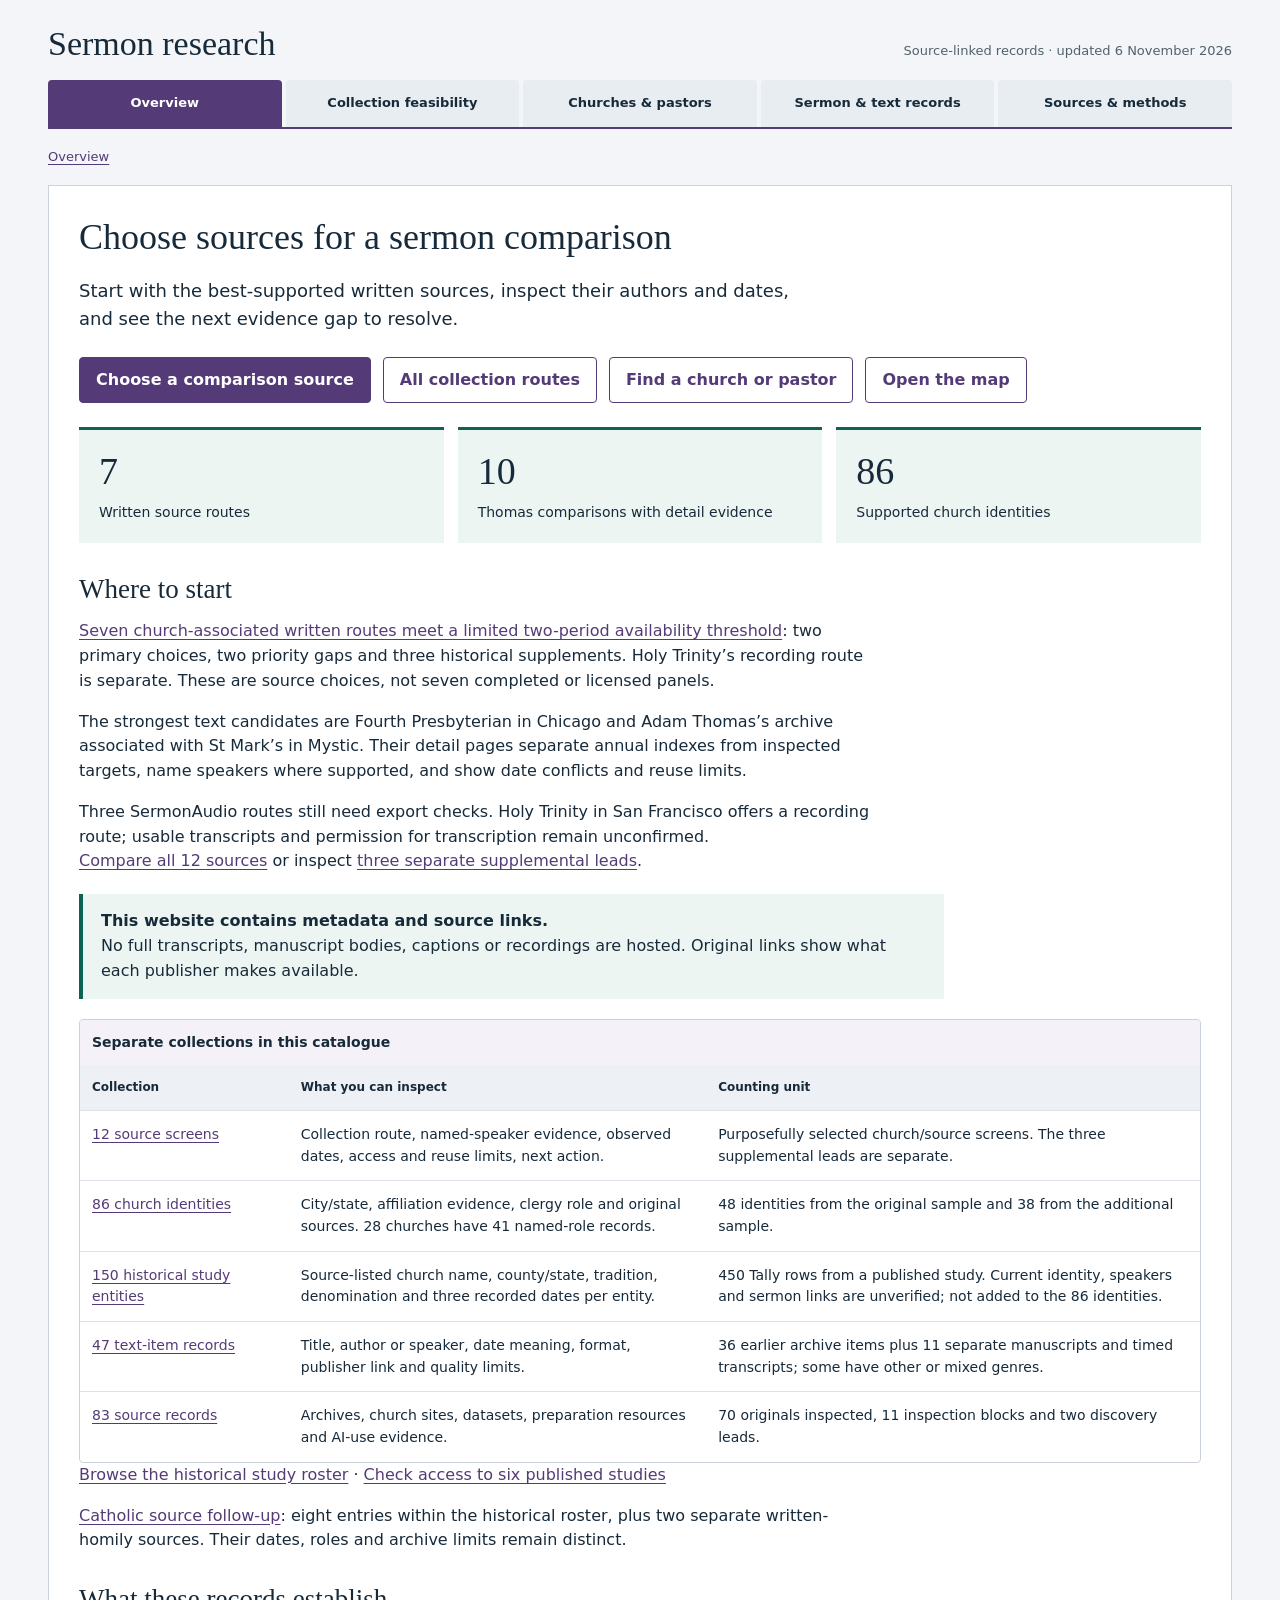
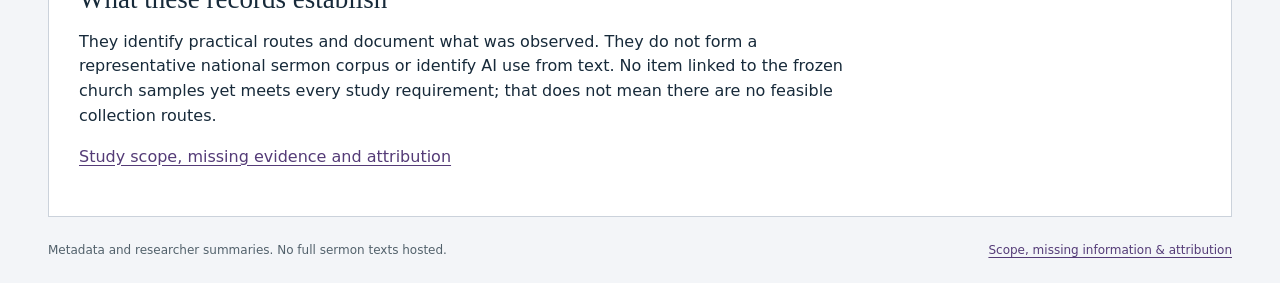
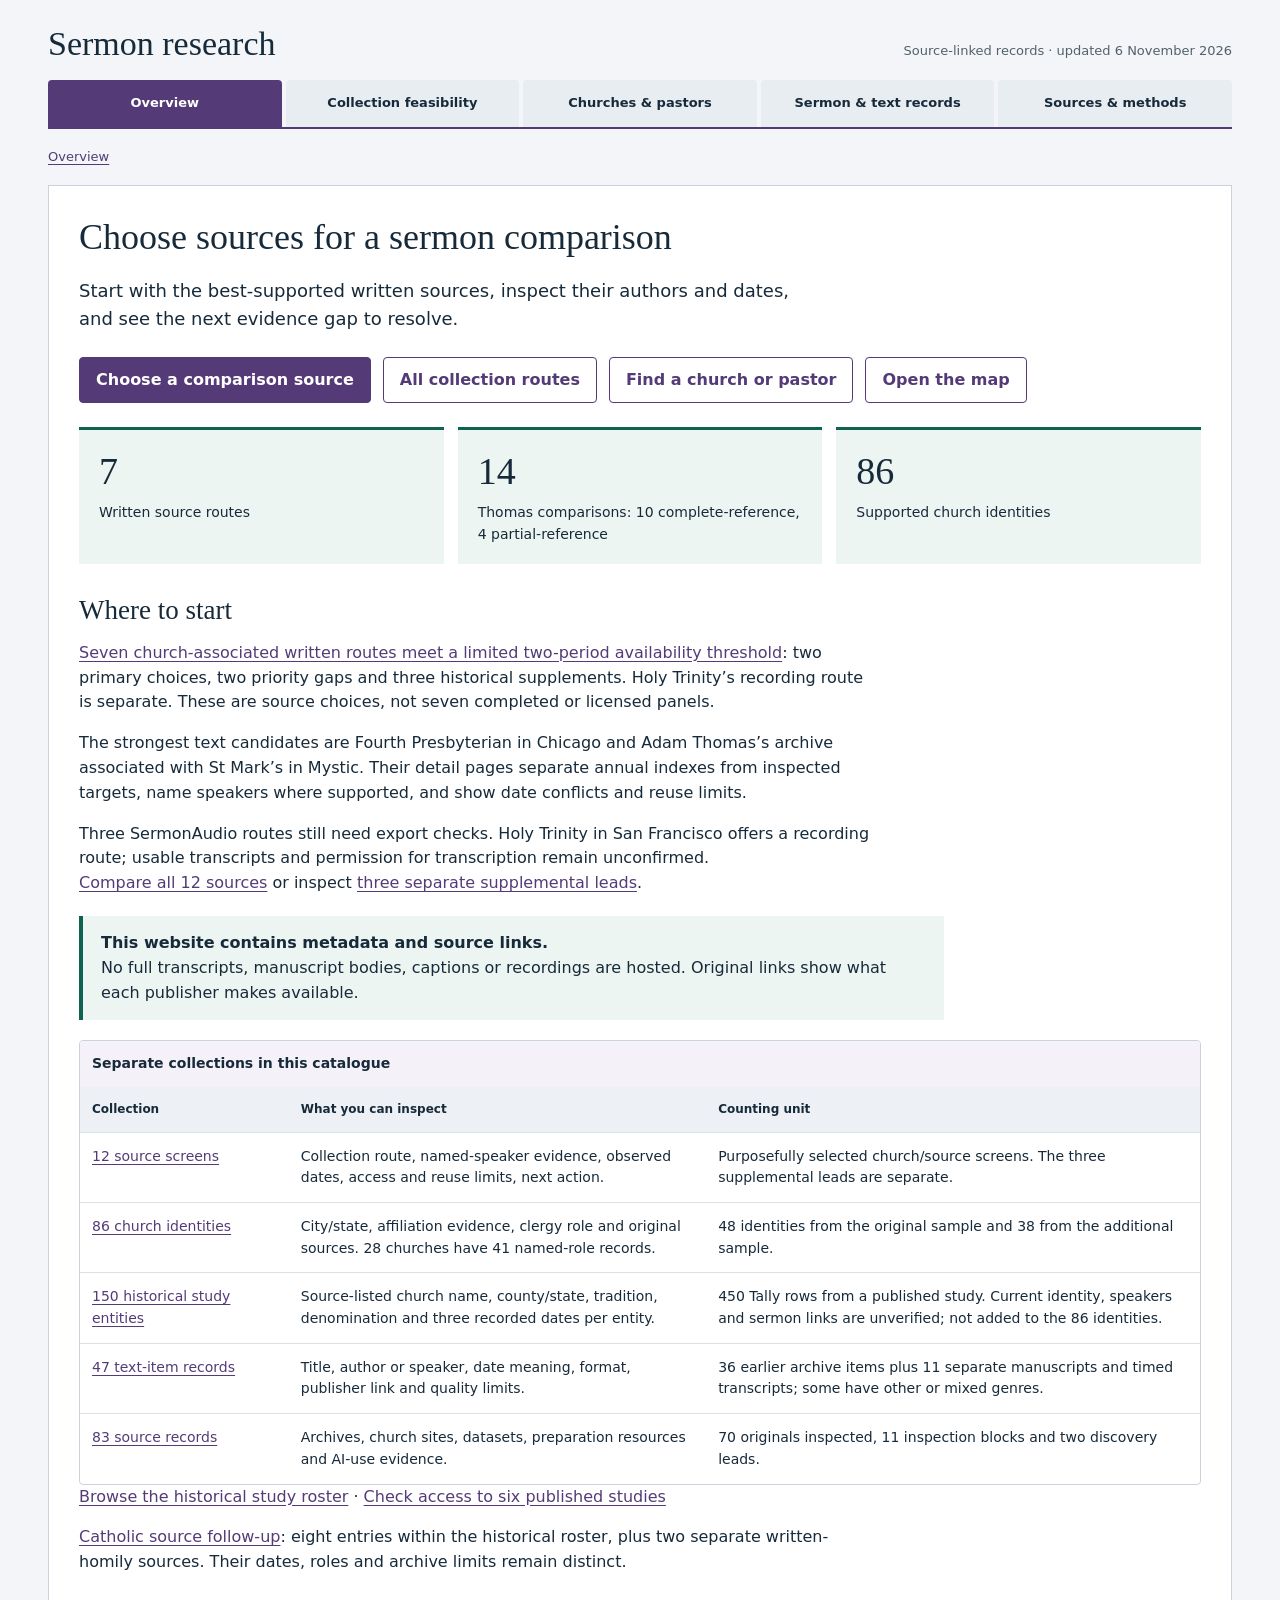
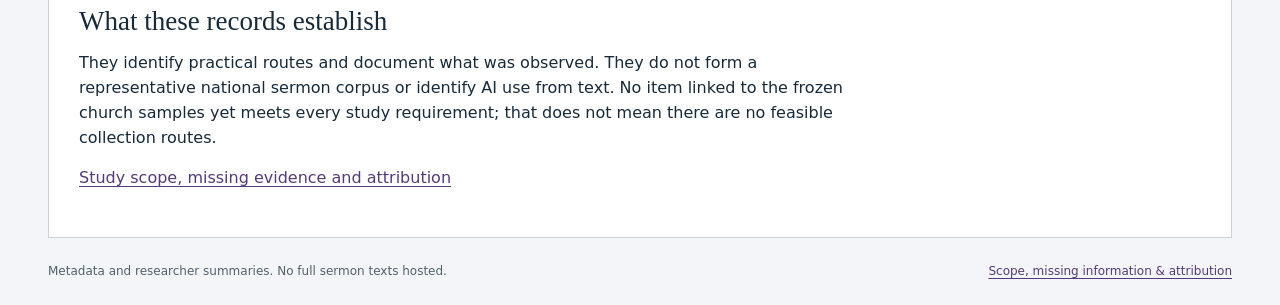
